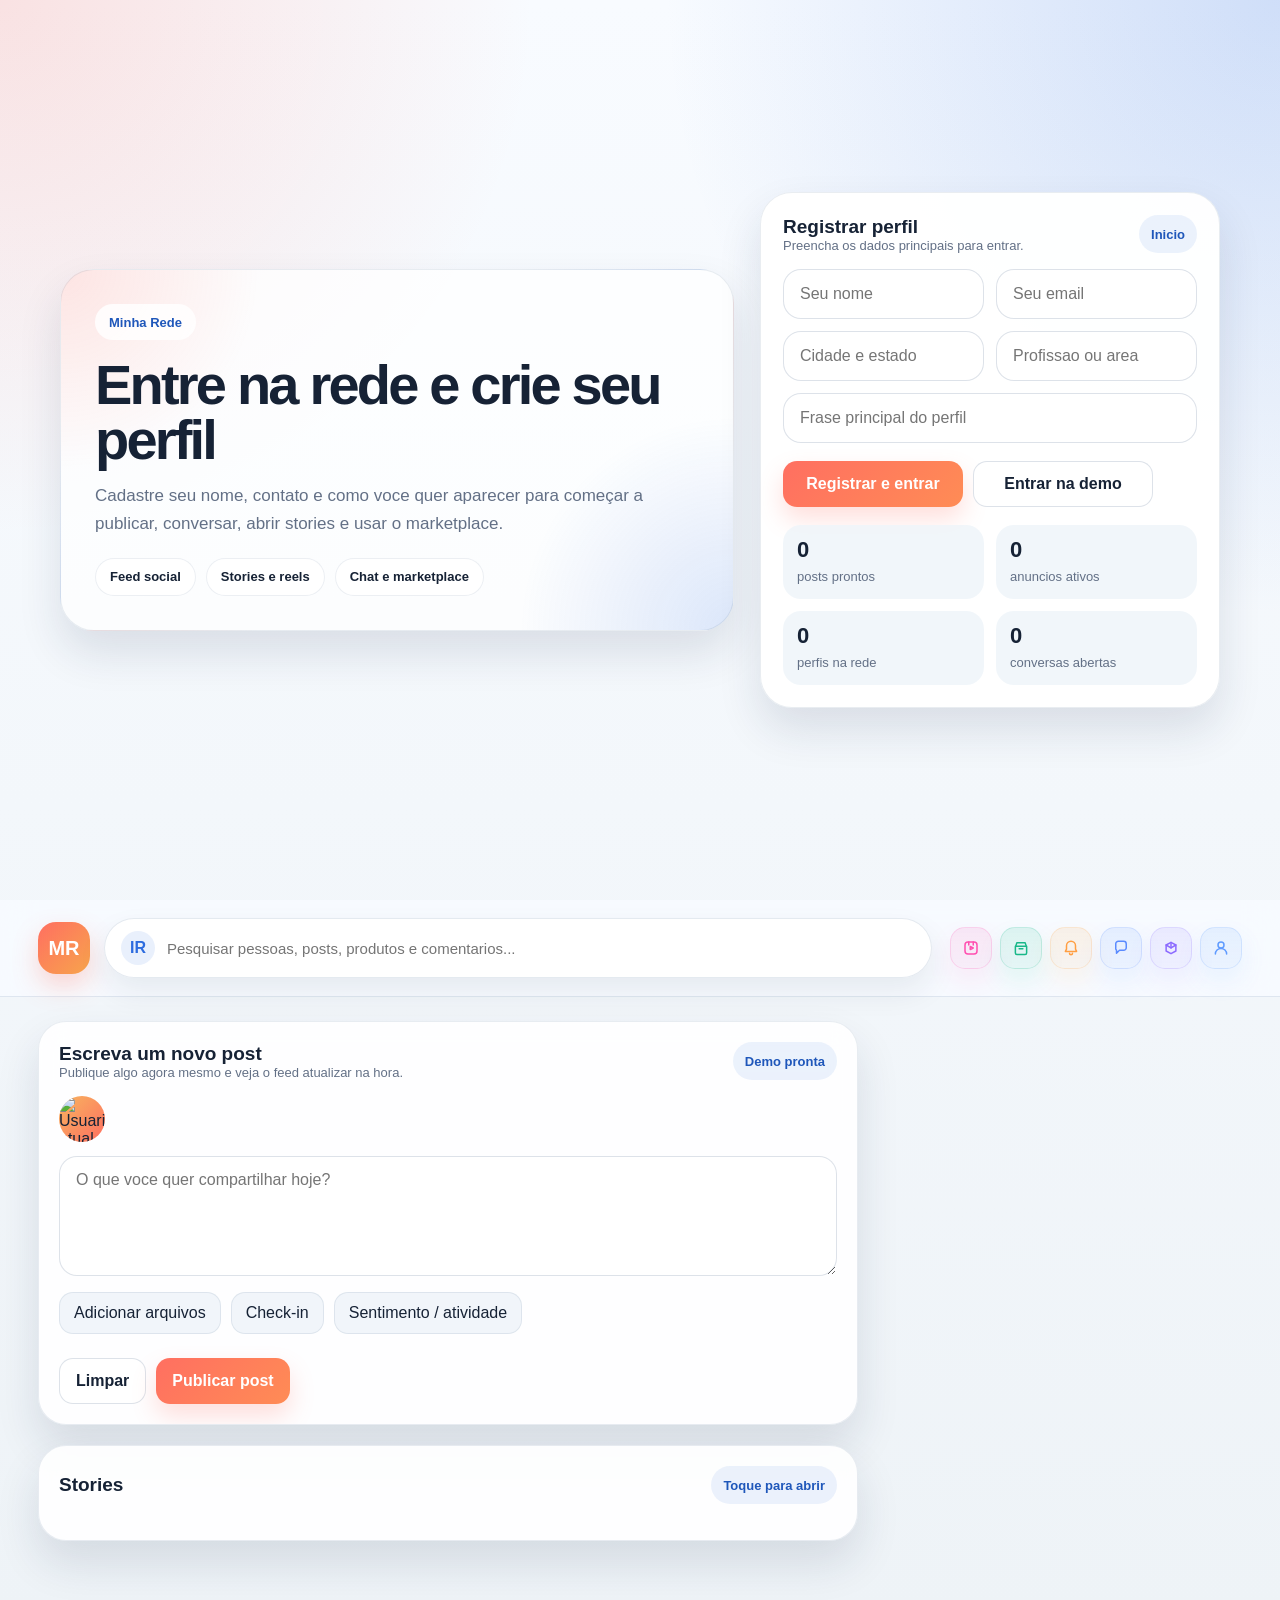
==== index.html @ 5c5e8fbe "Update index.html" ====
﻿<!DOCTYPE html>
<html lang="pt-BR">
<head>
  <meta charset="UTF-8" />
  <meta name="viewport" content="width=device-width, initial-scale=1.0" />
  <title>Minha Rede - Preview Interativo</title>
    <link rel="stylesheet" href="style.css" />
</head>
<body>
  <section id="welcomeSection" class="welcome-section">
    <div class="welcome-shell">
      <div class="welcome-copy">
        <span class="welcome-badge">Minha Rede</span>
        <h1>Entre na rede e crie seu perfil</h1>
        <p>Cadastre seu nome, contato e como voce quer aparecer para começar a publicar, conversar, abrir stories e usar o marketplace.</p>
        <div class="welcome-highlights">
          <span class="welcome-highlight">Feed social</span>
          <span class="welcome-highlight">Stories e reels</span>
          <span class="welcome-highlight">Chat e marketplace</span>
        </div>
      </div>
      <div class="welcome-card">
        <div class="card-title-row">
          <div>
            <h3>Registrar perfil</h3>
            <div class="small-copy">Preencha os dados principais para entrar.</div>
          </div>
          <span class="chip">Inicio</span>
        </div>
        <form id="registrationForm" class="welcome-form">
          <div class="field-grid">
            <input class="inline-input" name="register-name" type="text" placeholder="Seu nome" />
            <input class="inline-input" name="register-email" type="email" placeholder="Seu email" />
            <input class="inline-input" name="register-location" type="text" placeholder="Cidade e estado" />
            <input class="inline-input" name="register-work" type="text" placeholder="Profissao ou area" />
            <input class="inline-input full" name="register-tagline" type="text" placeholder="Frase principal do perfil" />
          </div>
          <div class="welcome-actions">
            <button class="button-primary" type="submit">Registrar e entrar</button>
            <button class="button-outline" type="button" data-action="continue-demo">Entrar na demo</button>
          </div>
        </form>
        <div class="welcome-stats">
          <div class="profile-stat">
            <strong id="welcomePostsCount">0</strong>
            <span class="small-copy">posts prontos</span>
          </div>
          <div class="profile-stat">
            <strong id="welcomeProductsCount">0</strong>
            <span class="small-copy">anuncios ativos</span>
          </div>
          <div class="profile-stat">
            <strong id="welcomePeopleCount">0</strong>
            <span class="small-copy">perfis na rede</span>
          </div>
          <div class="profile-stat">
            <strong id="welcomeChatCount">0</strong>
            <span class="small-copy">conversas abertas</span>
          </div>
        </div>
      </div>
    </div>
  </section>
  <header class="topbar">
    <div class="topbar-inner">
      <div class="brand-box">
        <button class="brand-mark" data-action="go-home" title="Ir para o inicio" aria-label="Ir para o inicio">MR</button>
        <label class="search-box" for="searchInput">
          <span class="search-icon">IR</span>
          <input id="searchInput" type="text" placeholder="Pesquisar pessoas, posts, produtos e comentarios..." />
        </label>
      </div>

      <div class="nav-row">
        <button class="nav-pill" data-action="open-reels" title="Reels" aria-label="Reels">
          <strong>
            <svg viewBox="0 0 24 24" aria-hidden="true">
              <rect x="4" y="4" width="16" height="16" rx="4" />
              <path d="M9 4v4" />
              <path d="M15 4v4" />
              <path d="m11 10 4 2-4 2z" />
            </svg>
          </strong>
        </button>
        <button class="nav-pill" data-action="open-marketplace" title="Marketplace" aria-label="Marketplace">
          <strong>
            <svg viewBox="0 0 24 24" aria-hidden="true">
              <path d="M5 9.5 6.5 5h11L19 9.5" />
              <path d="M4.5 9.5h15v9a2 2 0 0 1-2 2h-11a2 2 0 0 1-2-2z" />
              <path d="M9.5 13h5" />
            </svg>
          </strong>
        </button>
        <button class="nav-pill" data-action="toggle-notifications" title="Alertas" aria-label="Alertas">
          <strong>
            <svg viewBox="0 0 24 24" aria-hidden="true">
              <path d="M6 9a6 6 0 1 1 12 0v4.5l1.5 3H4.5l1.5-3Z" />
              <path d="M10 19a2 2 0 0 0 4 0" />
            </svg>
          </strong>
          <span id="alertBadge" class="badge hidden">0</span>
        </button>
        <button class="nav-pill" data-action="toggle-chat" title="Chat" aria-label="Chat">
          <strong>
            <svg viewBox="0 0 24 24" aria-hidden="true">
              <path d="M5 6.5A3.5 3.5 0 0 1 8.5 3h7A3.5 3.5 0 0 1 19 6.5v5A3.5 3.5 0 0 1 15.5 15H10l-4 4v-4A3.5 3.5 0 0 1 5 11.5Z" />
            </svg>
          </strong>
          <span id="chatBadge" class="badge hidden">0</span>
        </button>
        <button class="nav-pill" data-action="open-admin" title="Admin" aria-label="Admin">
          <strong>
            <svg viewBox="0 0 24 24" aria-hidden="true">
              <path d="M12 4.5 18.5 8v8L12 19.5 5.5 16V8Z" />
              <path d="M12 4.5V12" />
              <path d="m18.5 8-6.5 3.9L5.5 8" />
            </svg>
          </strong>
        </button>
        <button class="nav-pill" data-action="open-profile" title="Perfil" aria-label="Perfil">
          <strong>
            <svg viewBox="0 0 24 24" aria-hidden="true">
              <circle cx="12" cy="8" r="4" />
              <path d="M4.5 20a7.5 7.5 0 0 1 15 0" />
            </svg>
          </strong>
        </button>
      </div>
    </div>
  </header>

  <div class="shell">
    <section id="searchResultsSection" class="card search-results-card hidden">
      <div class="card-pad">
        <div class="card-title-row">
          <div>
            <h3>Resultados da busca</h3>
            <div id="searchResultsSummary" class="small-copy"></div>
          </div>
          <span class="chip">Busca global</span>
        </div>
        <div id="searchResultsGrid" class="search-results-grid"></div>
      </div>
    </section>

    <main id="mainLayout" class="layout">
      <section id="mainColumn">
        <section id="composerCard" class="card composer-card">
          <div class="card-pad">
            <div class="card-title-row">
              <div>
                <h3>Escreva um novo post</h3>
                <div class="small-copy">Publique algo agora mesmo e veja o feed atualizar na hora.</div>
              </div>
              <span class="chip">Demo pronta</span>
            </div>

            <div class="composer-top">
              <img id="currentUserAvatar" class="avatar" src="" alt="Usuario atual" />
              <div class="composer-meta">
                <strong id="currentUserName"></strong>
                <span id="currentUserTagline"></span>
              </div>
            </div>

            <form id="composerForm" class="composer-form">
              <textarea id="composerText" placeholder="O que voce quer compartilhar hoje?"></textarea>
              <div class="composer-toolbar">
                <button id="composerFilesButton" type="button" class="composer-tool" data-action="toggle-composer-files">Adicionar arquivos</button>
                <button id="composerCheckinButton" type="button" class="composer-tool" data-action="toggle-composer-checkin">Check-in</button>
                <button id="composerFeelingButton" type="button" class="composer-tool" data-action="toggle-composer-feeling">Sentimento / atividade</button>
              </div>
              <div class="composer-extra-panels">
                <div id="composerFilesPanel" class="composer-extra">
                  <input id="composerAttachment" class="inline-input" type="text" placeholder="Nome do arquivo ou anexo" />
                </div>
                <div id="composerCheckinPanel" class="composer-extra">
                  <input id="composerCheckin" class="inline-input" type="text" placeholder="Onde voce esta?" />
                </div>
                <div id="composerFeelingPanel" class="composer-extra">
                  <input id="composerFeeling" class="inline-input" type="text" placeholder="Ex.: feliz, trabalhando, assistindo..." />
                </div>
              </div>
              <div class="composer-actions">
                <button type="button" class="button-outline" data-action="clear-composer">Limpar</button>
                <button type="submit" class="button-primary">Publicar post</button>
              </div>
            </form>
          </div>
        </section>

        <section id="storiesSection" class="card stories-card">
          <div class="card-pad">
            <div class="card-title-row">
              <div>
                <h3>Stories</h3>
                <div id="storiesSummary" class="small-copy"></div>
              </div>
              <span class="chip" id="storyChip">Toque para abrir</span>
            </div>
---- style.css ----
﻿    :root {
      --bg: #eef3f7;
      --bg-strong: #dfe8f2;
      --card: rgba(255, 255, 255, 0.9);
      --card-solid: #ffffff;
      --text: #162235;
      --muted: #637086;
      --line: rgba(102, 125, 156, 0.18);
      --brand: #ff6f61;
      --brand-dark: #ef5b4d;
      --blue: #2d6cdf;
      --blue-dark: #1f57ba;
      --green: #18936d;
      --gold: #f4b942;
      --shadow: 0 22px 44px rgba(25, 42, 70, 0.12);
      --soft-shadow: 0 14px 30px rgba(25, 42, 70, 0.08);
      --radius-xl: 28px;
      --radius-lg: 22px;
      --radius-md: 16px;
      --radius-sm: 12px;
    }

    * {
      box-sizing: border-box;
    }

    html {
      scroll-behavior: smooth;
    }

    body {
      margin: 0;
      min-height: 100vh;
      color: var(--text);
      font-family: "Trebuchet MS", "Segoe UI", sans-serif;
      background:
        radial-gradient(circle at top left, rgba(255, 111, 97, 0.18), transparent 26%),
        radial-gradient(circle at top right, rgba(45, 108, 223, 0.2), transparent 30%),
        linear-gradient(180deg, #f8fbff 0%, var(--bg) 100%);
    }

    body[data-auth="guest"] .topbar,
    body[data-auth="guest"] .shell,
    body[data-auth="guest"] #notificationsDrawer,
    body[data-auth="guest"] #chatDrawer,
    body[data-auth="guest"] #modalLayer {
      display: none !important;
    }

    body[data-auth="registered"] #welcomeSection {
      display: none !important;
    }

    body[data-theme="blackout"] {
      --bg: #0b1016;
      --bg-strong: #111824;
      --card: rgba(16, 22, 32, 0.9);
      --card-solid: #141b26;
      --text: #edf3ff;
      --muted: #9caec7;
      --line: rgba(133, 153, 186, 0.2);
      --shadow: 0 24px 48px rgba(2, 6, 12, 0.42);
      --soft-shadow: 0 14px 30px rgba(2, 6, 12, 0.28);
      background:
        radial-gradient(circle at top left, rgba(255, 111, 97, 0.12), transparent 22%),
        radial-gradient(circle at top right, rgba(45, 108, 223, 0.16), transparent 28%),
        linear-gradient(180deg, #0a0f15 0%, #0f1722 100%);
    }

    body[data-theme="blackout"] .topbar,
    body[data-theme="blackout"] .welcome-card,
    body[data-theme="blackout"] .welcome-highlight,
    body[data-theme="blackout"] .search-box,
    body[data-theme="blackout"] .search-result-item,
    body[data-theme="blackout"] .composer-form textarea,
    body[data-theme="blackout"] .inline-input,
    body[data-theme="blackout"] .inline-textarea,
    body[data-theme="blackout"] .story,
    body[data-theme="blackout"] .post-card,
    body[data-theme="blackout"] .product-card,
    body[data-theme="blackout"] .friend-card,
    body[data-theme="blackout"] .notification-item,
    body[data-theme="blackout"] .chat-person,
    body[data-theme="blackout"] .chat-message,
    body[data-theme="blackout"] .chat-form,
    body[data-theme="blackout"] .chat-sidebar,
    body[data-theme="blackout"] .chat-main,
    body[data-theme="blackout"] .chat-search,
    body[data-theme="blackout"] .drawer,
    body[data-theme="blackout"] .chat-drawer,
    body[data-theme="blackout"] .modal,
    body[data-theme="blackout"] .profile-kpi,
    body[data-theme="blackout"] .profile-list-item,
    body[data-theme="blackout"] .detail-item,
    body[data-theme="blackout"] .switch-row,
    body[data-theme="blackout"] .admin-stat-card,
    body[data-theme="blackout"] .reel-side-card,
    body[data-theme="blackout"] .chat-emoji-panel {
      background: rgba(16, 22, 32, 0.96);
      border-color: rgba(133, 153, 186, 0.18);
      color: var(--text);
    }

    body[data-theme="blackout"] .card,
    body[data-theme="blackout"] .welcome-copy,
    body[data-theme="blackout"] .search-group,
    body[data-theme="blackout"] .profile-section,
    body[data-theme="blackout"] .comment-item,
    body[data-theme="blackout"] .profile-stat,
    body[data-theme="blackout"] .trending-item,
    body[data-theme="blackout"] .marketplace-page-hero,
    body[data-theme="blackout"] .marketplace-sidebar-panel,
    body[data-theme="blackout"] .marketplace-main-panel,
    body[data-theme="blackout"] .marketplace-page-card,
    body[data-theme="blackout"] .marketplace-hero-stat,
    body[data-theme="blackout"] .marketplace-highlight,
    body[data-theme="blackout"] .marketplace-empty {
      background: rgba(16, 22, 32, 0.9);
      border-color: rgba(133, 153, 186, 0.18);
    }

    body[data-theme="blackout"] .button-outline,
    body[data-theme="blackout"] .button-soft,
    body[data-theme="blackout"] .chip,
    body[data-theme="blackout"] .action-button,
    body[data-theme="blackout"] .composer-tool,
    body[data-theme="blackout"] .marketplace-chip,
    body[data-theme="blackout"] .chat-icon-button,
    body[data-theme="blackout"] .chat-emoji-button,
    body[data-theme="blackout"] .chat-emoji-option,
    body[data-theme="blackout"] .reaction-option {
      background: rgba(29, 40, 58, 0.92);
      border-color: rgba(133, 153, 186, 0.18);
      color: var(--text);
    }

    body[data-theme="blackout"] .nav-pill {
      background: rgba(var(--nav-rgb, 45, 108, 223), 0.12);
      border-color: rgba(var(--nav-rgb, 45, 108, 223), 0.2);
      color: var(--nav-accent, #8fb8ff);
      box-shadow: 0 10px 22px rgba(5, 10, 18, 0.22);
    }

    body[data-theme="blackout"] .nav-pill:hover,
    body[data-theme="blackout"] .nav-pill[data-active="true"],
    body[data-theme="blackout"] .button-soft:hover,
    body[data-theme="blackout"] .button-outline:hover,
    body[data-theme="blackout"] .action-button:hover,
    body[data-theme="blackout"] .composer-tool[data-active="true"],
    body[data-theme="blackout"] .chip[data-active="true"],
    body[data-theme="blackout"] .chat-tab[data-active="true"] {
      background: rgba(var(--nav-rgb, 45, 108, 223), 0.22);
      border-color: rgba(var(--nav-rgb, 45, 108, 223), 0.36);
      color: #f5f8ff;
    }

    body[data-theme="blackout"] .reaction-bar,
    body[data-theme="blackout"] .chat-shell,
    body[data-theme="blackout"] .chat-tabs,
    body[data-theme="blackout"] .chat-messages,
    body[data-theme="blackout"] .profile-banner,
    body[data-theme="blackout"] .story-banner,
    body[data-theme="blackout"] .product-preview,
    body[data-theme="blackout"] .profile-cover,
    body[data-theme="blackout"] .post-image,
    body[data-theme="blackout"] .product-card img {
      background: linear-gradient(135deg, rgba(19, 28, 42, 0.98), rgba(26, 38, 56, 0.96));
      border-color: rgba(133, 153, 186, 0.18);
    }

    body[data-theme="blackout"] .chat-tab {
      background: rgba(20, 28, 40, 0.9);
      border-color: rgba(133, 153, 186, 0.16);
    }

    body[data-theme="blackout"] .chat-search-input {
      background: transparent;
      color: var(--text);
    }

    body[data-theme="blackout"] .marketplace-toolbar select {
      background: rgba(29, 40, 58, 0.92);
      border-color: rgba(133, 153, 186, 0.18);
      color: var(--text);
    }

    body[data-theme="blackout"] .chat-search-icon,
    body[data-theme="blackout"] .chat-message-status {
      color: #9dc0ff;
    }

    body[data-theme="blackout"] .chat-tab p,
    body[data-theme="blackout"] .post-time,
    body[data-theme="blackout"] .post-stats,
    body[data-theme="blackout"] .reaction-note,
    body[data-theme="blackout"] .empty-card,
    body[data-theme="blackout"] .admin-stat-card span {
      color: var(--muted);
    }

    body[data-theme="blackout"] .post-tag {
      background: rgba(29, 40, 58, 0.94);
      color: #bcd4ff;
    }

    body[data-theme="blackout"] .search-icon {
      background: rgba(45, 108, 223, 0.18);
      color: #8fb8ff;
    }

    body[data-theme="blackout"] .story.story-create {
      background:
        linear-gradient(180deg, rgba(45, 108, 223, 0.12), rgba(255, 111, 97, 0.12)),
        rgba(16, 22, 32, 0.96);
      border-color: rgba(72, 124, 218, 0.3);
    }

    body[data-theme="blackout"] .story-create-badge {
      border-color: rgba(16, 22, 32, 0.96);
    }

    body[data-theme="blackout"] .detail-item a {
      color: #9dc0ff;
    }

    body[data-theme="blackout"] .small-copy,
    body[data-theme="blackout"] .welcome-copy p,
    body[data-theme="blackout"] .search-result-item p,
    body[data-theme="blackout"] .story-meta,
    body[data-theme="blackout"] .story-status-preview,
    body[data-theme="blackout"] .product-meta,
    body[data-theme="blackout"] .friend-subtitle,
    body[data-theme="blackout"] .trending-item p,
    body[data-theme="blackout"] .profile-summary p,
    body[data-theme="blackout"] .detail-item span,
    body[data-theme="blackout"] .switch-row span,
    body[data-theme="blackout"] .notification-time,
    body[data-theme="blackout"] .chat-person p,
    body[data-theme="blackout"] .comment-item span {
      color: var(--muted);
    }

    body[data-theme="blackout"] .trending-item:hover {
      background: rgba(29, 40, 58, 0.94);
      border-color: rgba(45, 108, 223, 0.3);
    }

    .welcome-section {
      min-height: 100vh;
      padding: 32px 18px;
      display: grid;
      place-items: center;
    }

    .welcome-shell {
      width: min(1160px, 100%);
      display: grid;
      grid-template-columns: minmax(0, 1fr) minmax(380px, 460px);
      gap: 26px;
      align-items: center;
    }

    .welcome-copy {
      padding: 34px;
      border-radius: 34px;
      background:
        radial-gradient(circle at top left, rgba(255, 111, 97, 0.16), transparent 26%),
        radial-gradient(circle at bottom right, rgba(45, 108, 223, 0.16), transparent 28%),
        rgba(255, 255, 255, 0.72);
      border: 1px solid rgba(102, 125, 156, 0.14);
      box-shadow: var(--shadow);
    }

    .welcome-badge {
      display: inline-flex;
      align-items: center;
      justify-content: center;
      min-height: 36px;
      padding: 0 14px;
      border-radius: 999px;
      background: rgba(255, 255, 255, 0.86);
      color: var(--blue-dark);
      font-size: 13px;
      font-weight: 800;
      margin-bottom: 18px;
    }

    .welcome-copy h1 {
      margin: 0 0 14px;
      font-size: clamp(34px, 5vw, 56px);
      line-height: 0.98;
      letter-spacing: -0.05em;
    }

    .welcome-copy p {
      margin: 0 0 20px;
      color: var(--muted);
      line-height: 1.65;
      font-size: 17px;
      max-width: 640px;
    }

    .welcome-highlights {
      display: flex;
      flex-wrap: wrap;
      gap: 10px;
    }

    .welcome-highlight {
      display: inline-flex;
      align-items: center;
      min-height: 38px;
      padding: 0 14px;
      border-radius: 999px;
      background: rgba(255, 255, 255, 0.86);
      border: 1px solid rgba(102, 125, 156, 0.12);
      font-size: 13px;
      font-weight: 700;
    }

    .welcome-card {
      padding: 22px;
      border-radius: 32px;
      background: rgba(255, 255, 255, 0.96);
      border: 1px solid rgba(102, 125, 156, 0.14);
      box-shadow: var(--shadow);
    }

    .welcome-form {
      margin-top: 16px;
    }

    .welcome-actions {
      display: flex;
      gap: 10px;
      flex-wrap: wrap;
      margin-top: 18px;
    }

    .welcome-actions .button-primary,
    .welcome-actions .button-outline {
      min-width: 180px;
      justify-content: center;
    }

    .welcome-stats {
      display: grid;
      grid-template-columns: repeat(2, minmax(0, 1fr));
      gap: 12px;
      margin-top: 18px;
    }

    button,
    input,
    textarea {
      font: inherit;
    }

    button {
      border: 0;
      background: none;
      cursor: pointer;
      color: inherit;
    }

    img {
      max-width: 100%;
      display: block;
    }

    .hidden {
      display: none !important;
    }

    .topbar {
      position: sticky;
      top: 0;
      z-index: 30;
      backdrop-filter: blur(16px);
      background: rgba(248, 251, 255, 0.9);
      border-bottom: 1px solid rgba(112, 137, 170, 0.18);
    }

    .topbar-inner {
      max-width: 1240px;
      margin: 0 auto;
      padding: 18px 18px;
      display: grid;
      grid-template-columns: minmax(0, 1fr) auto;
      gap: 18px;
      align-items: center;
    }

    .brand-box {
      display: flex;
      align-items: center;
      gap: 14px;
      min-width: 0;
    }

    .brand-mark {
      width: 52px;
      height: 52px;
      border-radius: 18px;
      display: grid;
      place-items: center;
      color: #fff;
      font-size: 20px;
      font-weight: 800;
      background: linear-gradient(135deg, var(--brand), #f7a44c);
      box-shadow: 0 12px 26px rgba(255, 111, 97, 0.28);
    }

    button.brand-mark {
      padding: 0;
      flex-shrink: 0;
    }

    .search-box {
      display: flex;
      align-items: center;
      gap: 10px;
      padding: 12px 16px;
      background: rgba(255, 255, 255, 0.92);
      border: 1px solid rgba(112, 137, 170, 0.18);
      border-radius: 999px;
      box-shadow: var(--soft-shadow);
      flex: 1 1 auto;
      min-width: 0;
    }

    .search-icon {
      width: 34px;
      height: 34px;
      border-radius: 50%;
      display: grid;
      place-items: center;
      color: var(--blue);
      background: rgba(45, 108, 223, 0.1);
      flex-shrink: 0;
      font-weight: 700;
    }

    .search-box input {
      width: 100%;
      border: 0;
      background: transparent;
      outline: 0;
      color: var(--text);
      font-size: 15px;
    }

    .search-results-card {
      margin-bottom: 22px;
    }

    .search-results-grid {
      display: grid;
      grid-template-columns: repeat(2, minmax(0, 1fr));
      gap: 14px;
    }

    .search-group {
      padding: 16px;
      border-radius: 20px;
      background: rgba(240, 245, 250, 0.58);
      border: 1px solid rgba(102, 125, 156, 0.12);
    }

    .search-group h4 {
      margin: 0 0 10px;
      font-size: 16px;
    }

    .search-list {
      display: grid;
      gap: 10px;
    }

    .search-result-item {
      width: 100%;
      padding: 12px;
      border-radius: 16px;
      border: 1px solid rgba(102, 125, 156, 0.12);
      background: rgba(255, 255, 255, 0.98);
      text-align: left;
    }

    .search-result-top {
      display: flex;
      align-items: center;
      gap: 10px;
      margin-bottom: 6px;
    }

    .search-result-avatar {
      width: 38px;
      height: 38px;
      border-radius: 50%;
      object-fit: cover;
      flex-shrink: 0;
    }

    .search-result-item strong {
      display: block;
      margin-bottom: 4px;
    }

    .search-result-item p {
      margin: 0;
      color: var(--muted);
      font-size: 13px;
      line-height: 1.45;
    }

    .nav-row {
      display: flex;
      justify-content: flex-end;
      flex-wrap: wrap;
      gap: 8px;
    }

    .nav-pill {
      --nav-accent: #ff8359;
      --nav-rgb: 255, 131, 89;
      position: relative;
      display: inline-flex;
      align-items: center;
      justify-content: center;
      width: 42px;
      height: 42px;
      padding: 0;
      border-radius: 15px;
      background: linear-gradient(180deg, rgba(var(--nav-rgb), 0.12), rgba(var(--nav-rgb), 0.08));
      border: 1px solid rgba(var(--nav-rgb), 0.18);
      color: var(--nav-accent);
      box-shadow: 0 12px 24px rgba(var(--nav-rgb), 0.1);
      transition: transform 0.2s ease, border-color 0.2s ease, background 0.2s ease, box-shadow 0.2s ease;
    }

    .nav-pill:hover,
    .nav-pill[data-active="true"] {
      transform: translateY(-1px);
      border-color: rgba(var(--nav-rgb), 0.3);
      background: linear-gradient(180deg, rgba(var(--nav-rgb), 0.2), rgba(var(--nav-rgb), 0.12));
      box-shadow: 0 14px 28px rgba(var(--nav-rgb), 0.18);
    }

    .nav-pill strong {
      display: inline-flex;
      align-items: center;
      justify-content: center;
      width: 19px;
      height: 19px;
      font-size: 18px;
      line-height: 1;
    }

    .nav-pill svg {
      width: 18px;
      height: 18px;
      stroke: currentColor;
      fill: none;
      stroke-width: 2;
      stroke-linecap: round;
      stroke-linejoin: round;
    }

    .nav-pill[data-action="go-home"] {
      --nav-accent: #ff7d5c;
      --nav-rgb: 255, 125, 92;
    }

    .nav-pill[data-action="open-friends"] {
      --nav-accent: #2d8cff;
      --nav-rgb: 45, 140, 255;
    }

    .nav-pill[data-action="open-reels"] {
      --nav-accent: #ff4fb0;
      --nav-rgb: 255, 79, 176;
    }

    .nav-pill[data-action="open-marketplace"] {
      --nav-accent: #19b889;
      --nav-rgb: 25, 184, 137;
    }

    .nav-pill[data-action="toggle-notifications"] {
      --nav-accent: #ff9f43;
      --nav-rgb: 255, 159, 67;
    }

    .nav-pill[data-action="toggle-chat"] {
      --nav-accent: #5b8cff;
      --nav-rgb: 91, 140, 255;
    }

    .nav-pill[data-action="open-admin"] {
      --nav-accent: #8c6cff;
      --nav-rgb: 140, 108, 255;
    }

    .nav-pill[data-action="open-profile"] {
      --nav-accent: #5f9bff;
      --nav-rgb: 95, 155, 255;
    }

    .badge {
      min-width: 22px;
      height: 22px;
      padding: 0 6px;
      border-radius: 999px;
      display: inline-flex;
      align-items: center;
      justify-content: center;
      background: var(--brand);
      color: #fff;
      font-size: 12px;
      font-weight: 700;
    }

    .shell {
      max-width: 1240px;
      margin: 0 auto;
      padding: 24px 18px 48px;
    }

    .hero-card {
      display: grid;
      grid-template-columns: 1.2fr 0.8fr;
      gap: 16px;
      align-items: center;
      padding: 22px;
      margin-bottom: 22px;
      border-radius: var(--radius-xl);
      background:
        linear-gradient(135deg, rgba(255, 111, 97, 0.94), rgba(45, 108, 223, 0.92));
      color: #fff;
      box-shadow: 0 24px 40px rgba(45, 108, 223, 0.2);
    }

    .hero-copy h2 {
      margin: 0 0 8px;
      font-size: 34px;
      line-height: 1;
      letter-spacing: -0.04em;
    }

    .hero-copy p {
      margin: 0;
      max-width: 560px;
      color: rgba(255, 255, 255, 0.9);
    }

    .hero-metrics {
      display: grid;
      grid-template-columns: repeat(3, minmax(0, 1fr));
      gap: 12px;
    }

    .metric {
      padding: 16px;
      border-radius: 18px;
      background: rgba(255, 255, 255, 0.16);
      border: 1px solid rgba(255, 255, 255, 0.18);
      backdrop-filter: blur(6px);
    }

    .metric-value {
      font-size: 26px;
      font-weight: 800;
      line-height: 1;
      margin-bottom: 6px;
    }

    .metric-label {
      color: rgba(255, 255, 255, 0.9);
      font-size: 13px;
    }

    .layout {
      display: grid;
      grid-template-columns: minmax(0, 1.7fr) minmax(280px, 360px);
      gap: 24px;
      align-items: start;
    }

    .card {
      position: relative;
      background: var(--card);
      border: 1px solid rgba(112, 137, 170, 0.16);
      border-radius: var(--radius-xl);
      box-shadow: var(--shadow);
      overflow: hidden;
      backdrop-filter: blur(12px);
    }

    .card-pad {
      padding: 20px;
    }

    .card-title-row {
      display: flex;
      align-items: center;
      justify-content: space-between;
      gap: 12px;
      margin-bottom: 16px;
    }

    .card-title-row h3 {
      margin: 0;
      font-size: 19px;
    }

    .small-copy {
      color: var(--muted);
      font-size: 13px;
    }

    .composer-card {
      margin-bottom: 20px;
      transition: box-shadow 0.2s ease, transform 0.2s ease;
    }

    .composer-card.is-focused {
      transform: translateY(-1px);
      box-shadow: 0 26px 48px rgba(255, 111, 97, 0.12);
    }

    .composer-top {
      display: flex;
      gap: 14px;
      align-items: center;
      margin-bottom: 14px;
    }

    .avatar {
      width: 46px;
      height: 46px;
      border-radius: 50%;
      object-fit: cover;
      flex-shrink: 0;
      background: linear-gradient(135deg, #f7b55f, #ff6f61);
    }

    .composer-meta strong,
    .post-author strong,
    .friend-name,
    .product-name {
      display: block;
      font-size: 15px;
    }

    .name-with-badge {
      display: inline-flex;
      align-items: center;
      gap: 8px;
      flex-wrap: wrap;
    }

    .profile-link-button {
      display: inline-flex;
      align-items: center;
      padding: 0;
      border: 0;
      background: transparent;
      color: inherit;
      font: inherit;
      text-align: left;
      cursor: pointer;
      transition: opacity 0.18s ease;
    }

    .profile-link-button:hover {
      opacity: 0.78;
    }

    .verified-badge {
      display: inline-flex;
      align-items: center;
      justify-content: center;
      width: 16px;
      height: 16px;
      background: #0095f6;
      color: #fff;
      font-size: 9px;
      font-weight: 900;
      line-height: 1;
      clip-path: polygon(50% 0%, 64% 8%, 78% 4%, 88% 16%, 98% 28%, 94% 42%, 100% 50%, 94% 58%, 98% 72%, 88% 84%, 78% 96%, 64% 92%, 50% 100%, 36% 92%, 22% 96%, 12% 84%, 2% 72%, 6% 58%, 0% 50%, 6% 42%, 2% 28%, 12% 16%, 22% 4%, 36% 8%);
      box-shadow: 0 4px 10px rgba(0, 149, 246, 0.24);
      transform: translateY(-1px);
    }

    .composer-meta span,
    .post-author span {
      color: var(--muted);
      font-size: 13px;
    }

    .composer-form textarea,
    .inline-input,
    .inline-textarea {
      width: 100%;
      border: 1px solid rgba(102, 125, 156, 0.22);
      border-radius: 18px;
      outline: 0;
      padding: 14px 16px;
      background: rgba(255, 255, 255, 0.96);
      color: var(--text);
      resize: vertical;
      transition: border-color 0.2s ease, box-shadow 0.2s ease;
    }

    .composer-form textarea {
      min-height: 120px;
      margin-bottom: 12px;
    }

    .composer-form textarea:focus,
    .inline-input:focus,
    .inline-textarea:focus {
      border-color: rgba(255, 111, 97, 0.46);
      box-shadow: 0 0 0 4px rgba(255, 111, 97, 0.09);
    }

    .composer-toolbar {
      display: flex;
      flex-wrap: wrap;
      gap: 10px;
      margin-bottom: 12px;
    }

    .composer-tool {
      min-height: 42px;
      padding: 0 14px;
      border-radius: 14px;
      background: rgba(240, 245, 250, 0.92);
      color: var(--text);
      border: 1px solid rgba(102, 125, 156, 0.14);
      transition: transform 0.2s ease, background 0.2s ease, border-color 0.2s ease;
    }

    .composer-tool[data-active="true"] {
      background: rgba(255, 111, 97, 0.14);
      border-color: rgba(255, 111, 97, 0.28);
      color: var(--brand-dark);
    }

    .composer-extra-panels {
      display: grid;
      gap: 10px;
      margin-bottom: 12px;
    }

    .composer-extra {
      display: none;
    }

    .composer-extra[data-open="true"] {
      display: block;
    }

    .composer-actions,
    .modal-actions,
    .comment-form {
      display: flex;
      flex-wrap: wrap;
      gap: 10px;
      align-items: center;
    }

    .inline-input {
      min-height: 50px;
      flex: 1 1 240px;
    }

    .inline-textarea {
      min-height: 110px;
    }

    .button-primary,
    .button-soft,
    .button-outline {
      min-height: 46px;
      padding: 0 16px;
      border-radius: 14px;
      font-weight: 700;
      transition: transform 0.2s ease, box-shadow 0.2s ease, background 0.2s ease;
    }

    .button-primary {
      color: #fff;
      background: linear-gradient(135deg, var(--brand), #ff8c55);
      box-shadow: 0 12px 24px rgba(255, 111, 97, 0.22);
    }

    .button-primary:hover,
    .button-soft:hover,
    .button-outline:hover,
    .action-button:hover,
    .story:hover,
    .product-card:hover,
    .friend-card:hover,
    .notification-item:hover {
      transform: translateY(-1px);
    }

    .button-soft {
      background: rgba(45, 108, 223, 0.09);
      color: var(--blue-dark);
    }

    .button-outline {
      border: 1px solid rgba(102, 125, 156, 0.22);
      background: rgba(255, 255, 255, 0.96);
    }

    .stories-card {
      margin-bottom: 20px;
    }

    .reels-card {
      margin-bottom: 20px;
    }

    .layout.reels-page {
      grid-template-columns: 1fr;
    }

    .reels-card.reels-page-mode {
      margin-bottom: 0;
    }

    .reels-card.reels-page-mode .card-pad {
      padding: 24px;
    }

    .reels-card.reels-page-mode .reels-list {
      display: grid;
      grid-template-columns: repeat(auto-fit, minmax(220px, 1fr));
      grid-auto-flow: row;
      gap: 18px;
      overflow: visible;
      padding-bottom: 0;
    }

    .reels-card.reels-page-mode .reel-card {
      min-height: 420px;
    }

    .stories-list {
      display: flex;
      gap: 14px;
      overflow-x: auto;
      padding-bottom: 4px;
    }

    .stories-list::-webkit-scrollbar {
      height: 8px;
    }

    .stories-list::-webkit-scrollbar-thumb {
      border-radius: 999px;
      background: rgba(102, 125, 156, 0.25);
    }

    .story {
      min-width: 118px;
      padding: 10px;
      border-radius: 22px;
      background: rgba(255, 255, 255, 0.96);
      border: 1px solid rgba(102, 125, 156, 0.16);
      text-align: center;
      box-shadow: var(--soft-shadow);
      transition: transform 0.2s ease, border-color 0.2s ease;
    }

    .story[data-viewed="true"] {
      opacity: 0.74;
    }

    .story.story-create {
      border-style: dashed;
      border-color: rgba(72, 124, 218, 0.34);
      background:
        linear-gradient(180deg, rgba(45, 108, 223, 0.08), rgba(255, 111, 97, 0.08)),
        rgba(255, 255, 255, 0.96);
    }

    .story-create .story-cover {
      margin-bottom: 18px;
      overflow: visible;
    }

    .story-create .story-cover::after {
      background: linear-gradient(180deg, rgba(17, 25, 38, 0.06), rgba(17, 25, 38, 0.18));
    }

    .story-create-photo {
      position: absolute;
      inset: 0;
      width: 100%;
      height: 100%;
      object-fit: cover;
      border-radius: inherit;
      z-index: 0;
    }

    .story-create-badge {
      position: absolute;
      left: 50%;
      bottom: -14px;
      z-index: 3;
      width: 32px;
      height: 32px;
      border-radius: 50%;
      display: inline-flex;
      align-items: center;
      justify-content: center;
      background: linear-gradient(135deg, var(--blue), #4d8dff);
      color: #fff;
      font-size: 22px;
      font-weight: 700;
      transform: translateX(-50%);
      border: 3px solid var(--card-solid);
      box-shadow: 0 10px 18px rgba(45, 108, 223, 0.28);
    }

    .story-cover {
      position: relative;
      height: 92px;
      margin-bottom: 10px;
      border-radius: 18px;
      overflow: hidden;
      background-image: var(--story-image);
      background-size: cover;
      background-position: center;
    }

    .story-cover::after {
      content: "";
      position: absolute;
      inset: 0;
      background: linear-gradient(180deg, rgba(17, 25, 38, 0.08), rgba(17, 25, 38, 0.34));
    }

    .story-ring {
      width: 70px;
      height: 70px;
      position: absolute;
      left: 50%;
      bottom: 8px;
      z-index: 1;
      margin: 0;
      transform: translateX(-50%);
      padding: 3px;
      border-radius: 50%;
      background: linear-gradient(135deg, var(--brand), #f5c257, var(--blue));
    }

    .story-ring img {
      width: 100%;
      height: 100%;
      border-radius: 50%;
      object-fit: cover;
      border: 3px solid #fff;
    }

    .story-name {
      font-weight: 700;
      font-size: 14px;
      margin-bottom: 4px;
    }

    .story-status-preview {
      min-height: 32px;
      margin-bottom: 6px;
      color: var(--text);
      font-size: 11px;
      line-height: 1.35;
      display: -webkit-box;
      -webkit-line-clamp: 2;
      -webkit-box-orient: vertical;
      overflow: hidden;
    }

    .story-meta {
      color: var(--muted);
      font-size: 12px;
    }

    .reels-list {
      display: grid;
      grid-auto-flow: column;
      grid-auto-columns: minmax(188px, 188px);
      gap: 14px;
      overflow-x: auto;
      padding-bottom: 4px;
    }

    .reels-list::-webkit-scrollbar {
      height: 8px;
    }

    .reels-list::-webkit-scrollbar-thumb {
      border-radius: 999px;
      background: rgba(102, 125, 156, 0.25);
    }

    .reel-card {
      position: relative;
      min-height: 306px;
      padding: 14px;
      border-radius: 28px;
      overflow: hidden;
      border: 1px solid rgba(102, 125, 156, 0.16);
      background: linear-gradient(180deg, rgba(12, 18, 30, 0.08), rgba(12, 18, 30, 0.72));
      box-shadow: var(--soft-shadow);
      color: #fff;
      text-align: left;
      transition: transform 0.2s ease, border-color 0.2s ease;
    }

    .reel-card:hover {
      transform: translateY(-2px);
      border-color: rgba(24, 119, 242, 0.22);
    }

    .reel-card::before {
      content: "";
      position: absolute;
      inset: 0;
      background-image: var(--reel-image);
      background-size: cover;
      background-position: center;
      transform: scale(1.02);
      z-index: 0;
    }

    .reel-card::after {
      content: "";
      position: absolute;
      inset: 0;
      background:
        linear-gradient(180deg, rgba(11, 17, 28, 0.16), rgba(11, 17, 28, 0.14) 32%, rgba(11, 17, 28, 0.78));
      z-index: 0;
    }

    .reel-inner {
      position: relative;
      z-index: 1;
      display: flex;
      flex-direction: column;
      justify-content: space-between;
      min-height: 278px;
      gap: 14px;
    }

    .reel-top {
      display: flex;
      align-items: center;
      justify-content: space-between;
      gap: 10px;
    }

    .reel-author {
      display: flex;
      align-items: center;
      gap: 10px;
      min-width: 0;
    }

    .reel-author .avatar {
      width: 42px;
      height: 42px;
      border: 2px solid rgba(255, 255, 255, 0.92);
    }

    .reel-author strong,
    .reel-author span {
      color: #fff;
    }

    .reel-author .small-copy {
      color: rgba(255, 255, 255, 0.82);
    }

    .reel-badge {
      display: inline-flex;
      align-items: center;
      justify-content: center;
      min-height: 28px;
      padding: 0 10px;
      border-radius: 999px;
      background: rgba(255, 255, 255, 0.16);
      font-size: 12px;
      font-weight: 700;
      backdrop-filter: blur(8px);
    }

    .reel-copy {
      position: relative;
      z-index: 1;
    }

    .reel-copy p {
      margin: 0 0 10px;
      line-height: 1.5;
      color: rgba(255, 255, 255, 0.96);
    }

    .reel-meta {
      display: flex;
      gap: 10px;
      flex-wrap: wrap;
      color: rgba(255, 255, 255, 0.82);
      font-size: 12px;
    }

    .reel-modal {
      width: min(760px, 100%);
    }

    .reel-player {
      display: grid;
      grid-template-columns: minmax(0, 320px) minmax(0, 1fr);
      gap: 22px;
      align-items: stretch;
    }

    .reel-stage {
      position: relative;
      min-height: 560px;
      border-radius: 28px;
      overflow: hidden;
      background-image: var(--reel-image);
      background-size: cover;
      background-position: center;
      box-shadow: var(--soft-shadow);
    }

    .reel-stage::after {
      content: "";
      position: absolute;
      inset: 0;
      background:
        linear-gradient(180deg, rgba(11, 17, 28, 0.08), rgba(11, 17, 28, 0.08) 34%, rgba(11, 17, 28, 0.76));
    }

    .reel-stage-copy {
      position: absolute;
      inset: auto 18px 18px 18px;
      z-index: 1;
      color: #fff;
    }

    .reel-stage-copy p {
      margin: 0 0 10px;
      color: rgba(255, 255, 255, 0.95);
    }

    .reel-stage-bar {
      width: 100%;
      height: 4px;
      margin-bottom: 14px;
      border-radius: 999px;
      background: rgba(255, 255, 255, 0.22);
      overflow: hidden;
    }

    .reel-stage-bar span {
      display: block;
      width: 62%;
      height: 100%;
      border-radius: inherit;
      background: linear-gradient(90deg, #fff, rgba(255, 255, 255, 0.72));
    }

    .reel-side {
      display: flex;
      flex-direction: column;
      gap: 16px;
    }

    .reel-side-card {
      padding: 18px;
      border-radius: 22px;
      background: rgba(240, 245, 250, 0.82);
    }

    .reel-side-card p {
      margin: 0 0 10px;
    }

    .reel-side-card p:last-child {
      margin-bottom: 0;
    }

    .section-heading {
      display: flex;
      align-items: end;
      justify-content: space-between;
      gap: 14px;
      margin-bottom: 12px;
      padding: 0 2px;
    }

    .section-heading h3 {
      margin: 0;
      font-size: 24px;
      letter-spacing: -0.03em;
    }

    .posts-list {
      display: grid;
      gap: 18px;
    }

    .post-card {
      overflow: hidden;
    }

    .post-head {
      display: flex;
      align-items: center;
      justify-content: space-between;
      gap: 14px;
      padding: 18px 20px 14px;
    }

    .post-author {
      display: flex;
      gap: 12px;
      align-items: center;
      min-width: 0;
    }

    .post-time {
      color: var(--muted);
      font-size: 12px;
      white-space: nowrap;
    }

    .post-image {
      aspect-ratio: 16 / 9;
      width: 100%;
      object-fit: cover;
      background: linear-gradient(135deg, #e4edf7, #d5e0f0);
    }

    .post-body {
      padding: 18px 20px 20px;
    }

    .post-content {
      margin: 0 0 14px;
      line-height: 1.55;
    }

    .post-tags {
      display: flex;
      flex-wrap: wrap;
      gap: 8px;
      margin: 0 0 12px;
    }

    .post-tag {
      display: inline-flex;
      align-items: center;
      min-height: 32px;
      padding: 0 12px;
      border-radius: 999px;
      background: rgba(240, 245, 250, 0.9);
      color: var(--blue-dark);
      font-size: 12px;
      font-weight: 700;
    }

    .post-stats {
      display: flex;
      flex-wrap: wrap;
      gap: 14px;
      margin-bottom: 14px;
      color: var(--muted);
      font-size: 13px;
    }

    .post-actions {
      display: flex;
      flex-wrap: wrap;
      gap: 10px;
      margin-bottom: 14px;
    }

    .action-button {
      display: inline-flex;
      align-items: center;
      justify-content: center;
      gap: 8px;
      min-height: 42px;
      padding: 0 14px;
      border-radius: 14px;
      background: rgba(240, 245, 250, 0.92);
      color: var(--text);
      transition: transform 0.2s ease, background 0.2s ease, color 0.2s ease;
    }

    .action-button[data-active="true"] {
      background: rgba(255, 111, 97, 0.14);
      color: var(--brand-dark);
    }

    .reaction-wrap {
      position: relative;
    }

    .reaction-bar {
      position: absolute;
      left: 0;
      bottom: calc(100% + 8px);
      z-index: 8;
      display: flex;
      gap: 8px;
      padding: 8px;
      border-radius: 18px;
      background: rgba(255, 255, 255, 0.98);
      border: 1px solid rgba(102, 125, 156, 0.12);
      box-shadow: var(--soft-shadow);
    }

    .reaction-option {
      width: 38px;
      height: 38px;
      border-radius: 50%;
      display: inline-flex;
      align-items: center;
      justify-content: center;
      font-size: 20px;
      background: rgba(240, 245, 250, 0.92);
      transition: transform 0.18s ease, background 0.18s ease;
    }

    .reaction-option:hover,
    .reaction-option[data-active="true"] {
      transform: translateY(-2px) scale(1.05);
      background: rgba(232, 242, 255, 0.96);
    }

    .reaction-note {
      margin-bottom: 12px;
      color: var(--muted);
      font-size: 13px;
    }

    .comment-panel {
      border-top: 1px solid rgba(102, 125, 156, 0.14);
      padding-top: 14px;
    }

    .comment-list {
      display: grid;
      gap: 10px;
      margin-bottom: 12px;
    }

    .comment-item {
      padding: 12px 14px;
      border-radius: 14px;
      background: rgba(240, 245, 250, 0.84);
    }

    .comment-item strong {
      margin-right: 6px;
    }

    .comment-form .inline-input {
      flex: 1 1 220px;
    }

    .empty-card {
      padding: 24px;
      text-align: center;
      color: var(--muted);
    }

    .profile-card,
    .trending-card,
    .marketplace-card,
    .friends-card {
      margin-bottom: 18px;
    }

    .profile-head {
      display: flex;
      align-items: center;
      gap: 14px;
      margin-bottom: 18px;
    }

    .profile-head .avatar {
      width: 58px;
      height: 58px;
    }

    .profile-summary {
      margin-bottom: 16px;
    }

    .profile-summary p {
      margin: 0 0 8px;
      color: var(--muted);
      line-height: 1.55;
    }

    .profile-grid {
      display: grid;
      grid-template-columns: repeat(2, minmax(0, 1fr));
      gap: 12px;
    }

    .profile-stat {
      padding: 14px;
      border-radius: 18px;
      background: rgba(240, 245, 250, 0.88);
    }

    .profile-stat strong {
      display: block;
      font-size: 22px;
      line-height: 1;
      margin-bottom: 6px;
    }

    .profile-actions {
      display: flex;
      gap: 10px;
      flex-wrap: wrap;
      margin-top: 16px;
    }

    .trending-list {
      display: grid;
      gap: 10px;
    }

    .trending-item {
      padding: 12px 14px;
      border-radius: 18px;
      border: 1px solid rgba(102, 125, 156, 0.12);
      background: rgba(240, 245, 250, 0.7);
      text-align: left;
      transition: transform 0.18s ease, border-color 0.18s ease, background 0.18s ease;
    }

    .trending-item:hover {
      transform: translateY(-1px);
      border-color: rgba(24, 119, 242, 0.22);
      background: rgba(232, 242, 255, 0.88);
    }

    .trending-item strong {
      display: block;
      margin-bottom: 4px;
      font-size: 15px;
    }

    .trending-item p {
      margin: 0;
      color: var(--muted);
      font-size: 13px;
      line-height: 1.45;
    }

    .product-list,
    .friends-list,
    .notification-list {
      display: grid;
      gap: 12px;
    }

    .product-card,
    .friend-card,
    .notification-item {
      padding: 12px;
      border-radius: 18px;
      background: rgba(255, 255, 255, 0.96);
      border: 1px solid rgba(102, 125, 156, 0.14);
      box-shadow: var(--soft-shadow);
      transition: transform 0.2s ease, border-color 0.2s ease;
    }

    .product-card {
      display: grid;
      grid-template-columns: 82px minmax(0, 1fr);
      gap: 12px;
      align-items: center;
    }

    .product-card img {
      width: 82px;
      height: 82px;
      border-radius: 16px;
      object-fit: cover;
      background: linear-gradient(135deg, #e4edf7, #d5e0f0);
    }

    .product-price {
      color: var(--green);
      font-weight: 800;
      margin: 6px 0;
    }

    .product-meta {
      color: var(--muted);
      font-size: 13px;
      margin-bottom: 8px;
    }

    .product-actions {
      display: flex;
      gap: 8px;
      flex-wrap: wrap;
    }

    .product-content {
      display: flex;
      flex-direction: column;
      height: 100%;
    }

    .product-market-actions {
      display: grid;
      grid-template-columns: repeat(3, minmax(0, 1fr));
      gap: 8px;
      margin-top: 12px;
    }

    .product-market-actions .button-soft,
    .product-market-actions .button-outline {
      width: 100%;
      min-height: 40px;
      padding: 0 10px;
      justify-content: center;
      font-size: 12px;
    }

    .marketplace-page {
      margin-bottom: 18px;
    }

    .marketplace-page-shell {
      display: grid;
      gap: 18px;
    }

    .marketplace-page-hero {
      display: grid;
      grid-template-columns: minmax(0, 1.2fr) minmax(280px, 0.8fr);
      gap: 16px;
      padding: 18px;
      border-radius: 26px;
      background:
        radial-gradient(circle at top left, rgba(24, 119, 242, 0.14), transparent 28%),
        radial-gradient(circle at bottom right, rgba(255, 111, 97, 0.16), transparent 30%),
        linear-gradient(135deg, rgba(246, 250, 255, 0.96), rgba(236, 243, 252, 0.94));
      border: 1px solid rgba(102, 125, 156, 0.12);
    }

    .marketplace-page-hero h3 {
      margin: 0 0 10px;
      font-size: 30px;
      letter-spacing: -0.04em;
    }

    .marketplace-page-hero p {
      margin: 0 0 16px;
      color: var(--muted);
      line-height: 1.55;
    }

    .marketplace-highlight-row {
      display: flex;
      gap: 10px;
      flex-wrap: wrap;
    }

    .marketplace-highlight {
      display: inline-flex;
      align-items: center;
      min-height: 38px;
      padding: 0 14px;
      border-radius: 999px;
      background: rgba(255, 255, 255, 0.84);
      border: 1px solid rgba(102, 125, 156, 0.12);
      font-size: 13px;
      font-weight: 700;
    }

    .marketplace-hero-stats {
      display: grid;
      grid-template-columns: repeat(2, minmax(0, 1fr));
      gap: 12px;
    }

    .marketplace-hero-stat {
      padding: 16px;
      border-radius: 22px;
      background: rgba(255, 255, 255, 0.82);
      border: 1px solid rgba(102, 125, 156, 0.12);
      box-shadow: var(--soft-shadow);
    }

    .marketplace-hero-stat strong {
      display: block;
      margin-bottom: 8px;
      font-size: 26px;
      line-height: 1;
    }

    .marketplace-page-layout {
      display: grid;
      grid-template-columns: 300px minmax(0, 1fr);
      gap: 18px;
      align-items: start;
    }

    .marketplace-sidebar-panel,
    .marketplace-main-panel {
      padding: 18px;
      border-radius: 24px;
      background: rgba(255, 255, 255, 0.96);
      border: 1px solid rgba(102, 125, 156, 0.12);
      box-shadow: var(--soft-shadow);
    }

    .marketplace-sidebar-panel h4,
    .marketplace-main-panel h4 {
      margin: 0 0 12px;
      font-size: 18px;
      letter-spacing: -0.03em;
    }

    .marketplace-filter-group {
      display: grid;
      gap: 10px;
      margin-bottom: 16px;
    }

    .marketplace-filter-label {
      font-size: 12px;
      font-weight: 700;
      color: var(--muted);
      text-transform: uppercase;
      letter-spacing: 0.06em;
    }

    .marketplace-filter-grid {
      display: grid;
      grid-template-columns: repeat(2, minmax(0, 1fr));
      gap: 10px;
    }

    .marketplace-chip-row {
      display: flex;
      gap: 8px;
      flex-wrap: wrap;
    }

    .marketplace-chip {
      display: inline-flex;
      align-items: center;
      justify-content: center;
      min-height: 38px;
      padding: 0 14px;
      border-radius: 999px;
      border: 1px solid rgba(102, 125, 156, 0.12);
      background: rgba(240, 245, 250, 0.92);
      color: var(--text);
      font-size: 13px;
      font-weight: 700;
      transition: transform 0.18s ease, background 0.18s ease, border-color 0.18s ease;
    }

    .marketplace-chip:hover,
    .marketplace-chip[data-active="true"] {
      transform: translateY(-1px);
      background: rgba(232, 242, 255, 0.98);
      border-color: rgba(24, 119, 242, 0.24);
      color: #1877f2;
    }

    .marketplace-sidebar-meta {
      display: grid;
      gap: 10px;
    }

    .marketplace-sidebar-meta .detail-item {
      margin: 0;
    }

    .marketplace-toolbar {
      display: grid;
      grid-template-columns: minmax(0, 1fr) 180px;
      gap: 12px;
      align-items: center;
      margin-bottom: 16px;
    }

    .marketplace-toolbar .inline-input,
    .marketplace-toolbar select,
    .marketplace-filter-grid .inline-input {
      min-height: 46px;
    }

    .marketplace-toolbar select {
      width: 100%;
      padding: 0 14px;
      border-radius: 16px;
      border: 1px solid rgba(102, 125, 156, 0.14);
      background: rgba(255, 255, 255, 0.96);
      color: var(--text);
      outline: none;
    }

    .marketplace-section-row {
      display: flex;
      align-items: center;
      justify-content: space-between;
      gap: 12px;
      margin-bottom: 14px;
    }

    .marketplace-grid {
      display: grid;
      grid-template-columns: repeat(2, minmax(0, 1fr));
      gap: 14px;
    }

    .marketplace-page-card {
      display: grid;
      gap: 14px;
      padding: 14px;
      border-radius: 22px;
      border: 1px solid rgba(102, 125, 156, 0.14);
      background: rgba(255, 255, 255, 0.98);
      box-shadow: var(--soft-shadow);
    }

    .marketplace-page-card img {
      width: 100%;
      aspect-ratio: 1.18 / 1;
      object-fit: cover;
      border-radius: 18px;
      background: linear-gradient(135deg, #e4edf7, #d5e0f0);
    }

    .marketplace-page-card-head {
      display: flex;
      align-items: start;
      justify-content: space-between;
      gap: 12px;
    }

    .marketplace-page-card h5 {
      margin: 0 0 6px;
      font-size: 18px;
      letter-spacing: -0.03em;
    }

    .marketplace-page-card .product-price {
      margin: 0 0 6px;
      font-size: 22px;
    }

    .marketplace-page-card .product-meta {
      margin-bottom: 0;
      line-height: 1.5;
    }

    .marketplace-page-badge {
      display: inline-flex;
      align-items: center;
      justify-content: center;
      min-height: 34px;
      padding: 0 12px;
      border-radius: 999px;
      background: rgba(232, 242, 255, 0.98);
      color: #1877f2;
      font-size: 12px;
      font-weight: 800;
      border: 1px solid rgba(24, 119, 242, 0.16);
    }

    .marketplace-page-actions {
      display: grid;
      grid-template-columns: repeat(2, minmax(0, 1fr));
      gap: 10px;
    }

    .marketplace-page-actions .button-soft,
    .marketplace-page-actions .button-outline,
    .marketplace-page-actions .button-primary {
      width: 100%;
    }

    .marketplace-page-subactions {
      display: grid;
      grid-template-columns: repeat(2, minmax(0, 1fr));
      gap: 10px;
    }

    .marketplace-empty {
      padding: 30px 18px;
      border-radius: 22px;
      text-align: center;
      background: rgba(240, 245, 250, 0.72);
      color: var(--muted);
    }

    @media (max-width: 980px) {
      .marketplace-page-hero,
      .marketplace-page-layout,
      .marketplace-toolbar {
        grid-template-columns: 1fr;
      }

      .marketplace-grid {
        grid-template-columns: 1fr;
      }
    }

    .friend-card {
      display: grid;
      gap: 14px;
    }

    .friend-left {
      display: flex;
      align-items: flex-start;
      gap: 12px;
      min-width: 0;
      width: 100%;
    }

    .friend-left .avatar {
      width: 50px;
      height: 50px;
    }

    .friend-copy {
      min-width: 0;
      flex: 1 1 auto;
    }

    .friend-name {
      display: inline-flex;
      align-items: center;
      gap: 2px;
      margin-bottom: 4px;
      max-width: 100%;
    }

    .friend-name-text {
      line-height: 1.2;
    }

    .friend-name .verified-badge {
      margin-left: -1px;
      flex-shrink: 0;
    }

    .friend-subtitle {
      color: var(--muted);
      font-size: 13px;
    }

    .friend-actions {
      display: grid;
      grid-template-columns: repeat(3, minmax(0, 1fr));
      gap: 8px;
      width: 100%;
    }

    .friend-actions .button-soft,
    .friend-actions .chip {
      width: 100%;
      min-height: 40px;
      padding: 0 10px;
      justify-content: center;
      font-size: 12px;
    }

    .chip {
      display: inline-flex;
      align-items: center;
      gap: 8px;
      min-height: 38px;
      padding: 0 12px;
      border-radius: 999px;
      background: rgba(45, 108, 223, 0.09);
      color: var(--blue-dark);
      font-size: 13px;
      font-weight: 700;
      white-space: nowrap;
    }

    .chip[data-active="true"] {
      background: rgba(24, 147, 109, 0.14);
      color: var(--green);
    }

    .drawer {
      position: fixed;
      top: 88px;
      right: 18px;
      z-index: 50;
      width: min(380px, calc(100vw - 24px));
      max-height: calc(100vh - 110px);
      padding: 18px;
      overflow: auto;
      border-radius: 26px;
      background: rgba(255, 255, 255, 0.96);
      border: 1px solid rgba(112, 137, 170, 0.18);
      box-shadow: 0 28px 48px rgba(22, 34, 53, 0.18);
      backdrop-filter: blur(16px);
    }

    .chat-drawer {
      position: fixed;
      right: 18px;
      bottom: 18px;
      z-index: 55;
      width: min(460px, calc(100vw - 24px));
      height: min(78vh, 780px);
      display: grid;
      grid-template-rows: auto 1fr;
      border-radius: 30px;
      background: rgba(255, 255, 255, 0.985);
      border: 1px solid rgba(112, 137, 170, 0.18);
      box-shadow: 0 30px 58px rgba(22, 34, 53, 0.2);
      overflow: hidden;
      backdrop-filter: blur(18px);
    }

    .chat-head {
      display: flex;
      align-items: center;
      justify-content: space-between;
      gap: 14px;
      padding: 18px 18px 14px;
      border-bottom: 1px solid rgba(102, 125, 156, 0.12);
      background:
        radial-gradient(circle at top right, rgba(24, 119, 242, 0.12), transparent 34%),
        linear-gradient(180deg, rgba(255, 255, 255, 0.99), rgba(246, 250, 255, 0.96));
    }

    .chat-head-copy {
      min-width: 0;
    }

    .chat-head h3 {
      margin: 0;
      font-size: 22px;
      letter-spacing: -0.03em;
    }

    .chat-head p {
      margin: 4px 0 0;
      color: var(--muted);
      font-size: 13px;
    }

    .chat-shell {
      min-height: 0;
      display: grid;
      grid-template-columns: minmax(0, 1fr);
      background: rgba(248, 251, 255, 0.78);
    }

    .chat-sidebar {
      display: grid;
      grid-template-rows: auto 1fr;
      min-height: 0;
      border-bottom: 1px solid rgba(102, 125, 156, 0.1);
      background: linear-gradient(180deg, rgba(245, 249, 255, 0.94), rgba(239, 245, 252, 0.84));
    }

    .chat-main {
      display: grid;
      grid-template-rows: auto 1fr auto;
      min-height: 0;
      background: rgba(255, 255, 255, 0.98);
    }

    .chat-search {
      position: relative;
      padding: 14px 16px 10px;
      border-bottom: 1px solid rgba(102, 125, 156, 0.1);
    }

    .chat-search-icon {
      position: absolute;
      left: 30px;
      top: 50%;
      transform: translateY(-50%);
      color: var(--muted);
      font-size: 16px;
      pointer-events: none;
    }

    .chat-search-input {
      width: 100%;
      min-height: 46px;
      padding: 0 16px 0 42px;
      border-radius: 999px;
      border: 1px solid rgba(102, 125, 156, 0.14);
      background: rgba(255, 255, 255, 0.96);
      color: var(--text);
      outline: none;
    }

    .chat-search-input:focus {
      border-color: rgba(24, 119, 242, 0.3);
      box-shadow: 0 0 0 4px rgba(24, 119, 242, 0.08);
    }

    .chat-tabs {
      display: grid;
      gap: 12px;
      overflow: auto;
      padding: 12px 16px 16px;
      background: transparent;
    }

    .chat-tab {
      position: relative;
      width: 100%;
      padding: 12px;
      border-radius: 20px;
      border: 1px solid rgba(102, 125, 156, 0.1);
      background: rgba(255, 255, 255, 0.98);
      box-shadow: 0 10px 24px rgba(22, 34, 53, 0.08);
      text-align: left;
      transition: transform 0.18s ease, border-color 0.18s ease, box-shadow 0.18s ease, background 0.18s ease;
    }

    .chat-tab:hover {
      transform: translateY(-1px);
      border-color: rgba(24, 119, 242, 0.18);
      box-shadow: 0 14px 28px rgba(22, 34, 53, 0.1);
    }

    .chat-tab[data-active="true"] {
      border-color: rgba(24, 119, 242, 0.3);
      background: linear-gradient(180deg, rgba(238, 245, 255, 0.98), rgba(231, 241, 255, 0.98));
      box-shadow: 0 18px 32px rgba(24, 119, 242, 0.14);
    }

    .chat-tab-top {
      display: flex;
      align-items: center;
      justify-content: space-between;
      gap: 10px;
    }

    .chat-tab-person {
      display: flex;
      align-items: center;
      gap: 10px;
      min-width: 0;
      flex: 1 1 auto;
    }

    .chat-tab-avatar {
      width: 42px;
      height: 42px;
      border-radius: 50%;
      object-fit: cover;
      flex-shrink: 0;
      border: 2px solid rgba(255, 255, 255, 0.95);
      box-shadow: 0 8px 16px rgba(22, 34, 53, 0.12);
    }

    .chat-tab-copy {
      min-width: 0;
      flex: 1 1 auto;
    }

    .chat-tab-top strong {
      display: block;
      font-size: 14px;
      line-height: 1.2;
      white-space: nowrap;
      overflow: hidden;
      text-overflow: ellipsis;
      margin-bottom: 3px;
    }

    .chat-tab p {
      margin: 0;
      color: var(--muted);
      font-size: 12px;
      line-height: 1.45;
      display: -webkit-box;
      -webkit-line-clamp: 2;
      -webkit-box-orient: vertical;
      overflow: hidden;
    }

    .chat-person {
      display: grid;
      grid-template-columns: auto minmax(0, 1fr) auto;
      align-items: center;
      gap: 12px;
      padding: 14px 18px;
      border-bottom: 1px solid rgba(102, 125, 156, 0.1);
      background: rgba(255, 255, 255, 0.98);
    }

    .chat-person .avatar {
      width: 50px;
      height: 50px;
      box-shadow: 0 10px 22px rgba(22, 34, 53, 0.12);
    }

    .chat-person-copy {
      min-width: 0;
    }

    .chat-person-copy strong {
      display: block;
      margin-bottom: 3px;
    }

    .chat-person p {
      margin: 0;
      color: var(--muted);
      font-size: 13px;
      line-height: 1.45;
    }

    .chat-status {
      display: inline-flex;
      align-items: center;
      gap: 6px;
      margin-top: 6px;
      color: #1877f2;
      font-size: 12px;
      font-weight: 700;
    }

    .chat-status::before {
      content: "";
      width: 8px;
      height: 8px;
      border-radius: 50%;
      background: #35c759;
      box-shadow: 0 0 0 4px rgba(53, 199, 89, 0.14);
    }

    .chat-header-actions {
      display: flex;
      align-items: center;
      gap: 8px;
    }

    .chat-icon-button {
      width: 40px;
      height: 40px;
      min-width: 40px;
      border-radius: 50%;
      border: 1px solid rgba(102, 125, 156, 0.14);
      background: rgba(240, 245, 250, 0.98);
      display: inline-flex;
      align-items: center;
      justify-content: center;
      color: #1877f2;
      transition: transform 0.18s ease, border-color 0.18s ease, background 0.18s ease;
    }

    .chat-icon-button:hover {
      transform: translateY(-1px);
      border-color: rgba(24, 119, 242, 0.24);
      background: rgba(232, 242, 255, 0.98);
    }

    .chat-icon-button svg {
      width: 18px;
      height: 18px;
      stroke: currentColor;
      stroke-width: 2;
      fill: none;
      stroke-linecap: round;
      stroke-linejoin: round;
    }

    .chat-messages {
      padding: 18px;
      overflow: auto;
      display: grid;
      align-content: start;
      gap: 12px;
      background:
        radial-gradient(circle at top right, rgba(24, 119, 242, 0.08), transparent 28%),
        radial-gradient(circle at bottom left, rgba(255, 111, 97, 0.08), transparent 24%),
        linear-gradient(180deg, rgba(247, 250, 255, 0.98), rgba(240, 245, 250, 0.98));
    }

    .chat-empty {
      display: grid;
      place-items: center;
      text-align: center;
      color: var(--muted);
      min-height: 180px;
    }

    .chat-message {
      max-width: 82%;
      padding: 12px 14px;
      border-radius: 12px 20px 20px 20px;
      background: rgba(255, 255, 255, 0.98);
      border: 1px solid rgba(102, 125, 156, 0.1);
      box-shadow: 0 12px 22px rgba(22, 34, 53, 0.08);
    }

    .chat-message[data-mine="true"] {
      margin-left: auto;
      border-radius: 20px 12px 20px 20px;
      background: linear-gradient(135deg, rgba(24, 119, 242, 0.98), rgba(44, 134, 255, 0.96));
      color: #fff;
      border-color: rgba(24, 119, 242, 0.2);
      box-shadow: 0 16px 26px rgba(24, 119, 242, 0.18);
    }

    .chat-message p {
      margin: 0 0 6px;
      line-height: 1.5;
    }

    .chat-message span {
      font-size: 11px;
      color: inherit;
      opacity: 0.76;
    }

    .chat-message-status {
      display: block;
      margin-top: 4px;
      font-size: 11px;
      text-align: right;
      color: #1877f2;
      font-weight: 700;
      opacity: 0.92;
    }

    .chat-form {
      display: flex;
      align-items: center;
      gap: 10px;
      padding: 14px 16px 16px;
      border-top: 1px solid rgba(102, 125, 156, 0.1);
      background: rgba(255, 255, 255, 0.99);
    }

    .chat-emoji-wrap {
      position: relative;
      flex-shrink: 0;
    }

    .chat-emoji-button {
      width: 46px;
      height: 46px;
      min-width: 46px;
      border-radius: 50%;
      border: 1px solid rgba(102, 125, 156, 0.14);
      background: rgba(240, 245, 250, 0.98);
      display: inline-flex;
      align-items: center;
      justify-content: center;
      font-size: 22px;
      transition: transform 0.18s ease, border-color 0.18s ease, background 0.18s ease;
    }

    .chat-emoji-button:hover {
      transform: translateY(-1px);
      background: rgba(232, 242, 255, 0.96);
      border-color: rgba(24, 119, 242, 0.2);
    }

    .chat-form[data-emoji-open="true"] .chat-emoji-button {
      background: rgba(232, 242, 255, 0.98);
      border-color: rgba(24, 119, 242, 0.28);
    }

    .chat-emoji-panel {
      position: absolute;
      left: 0;
      bottom: calc(100% + 10px);
      z-index: 10;
      display: none;
      grid-template-columns: repeat(6, minmax(0, 1fr));
      gap: 10px;
      width: min(320px, calc(100vw - 48px));
      max-height: 228px;
      padding: 12px;
      overflow: auto;
      border-radius: 20px;
      border: 1px solid rgba(102, 125, 156, 0.12);
      background: rgba(255, 255, 255, 0.99);
      box-shadow: var(--soft-shadow);
    }

    .chat-form[data-emoji-open="true"] .chat-emoji-panel {
      display: grid;
    }

    .chat-emoji-option {
      width: 42px;
      height: 42px;
      border-radius: 16px;
      display: inline-flex;
      align-items: center;
      justify-content: center;
      font-size: 22px;
      background: rgba(240, 245, 250, 0.92);
      transition: transform 0.18s ease, background 0.18s ease;
    }

    .chat-emoji-option:hover {
      transform: translateY(-1px) scale(1.04);
      background: rgba(232, 242, 255, 0.96);
    }

    .chat-form .inline-input {
      min-height: 48px;
      flex: 1 1 auto;
      border-radius: 999px;
      background: rgba(240, 245, 250, 0.98);
      padding-left: 18px;
      padding-right: 18px;
    }

    @media (min-width: 1100px) {
      .chat-drawer {
        width: min(860px, calc(100vw - 44px));
      }

      .chat-shell {
        grid-template-columns: minmax(260px, 300px) minmax(0, 1fr);
      }

      .chat-sidebar {
        border-bottom: 0;
        border-right: 1px solid rgba(102, 125, 156, 0.1);
      }
    }

    .drawer-head {
      display: flex;
      align-items: center;
      justify-content: space-between;
      gap: 12px;
      margin-bottom: 16px;
    }

    .drawer-head h3 {
      margin: 0;
      font-size: 20px;
    }

    .notification-item[data-unread="true"] {
      border-color: rgba(255, 111, 97, 0.34);
      background: rgba(255, 246, 244, 0.96);
    }

    .notification-copy {
      margin: 0 0 6px;
      line-height: 1.45;
    }

    .notification-time {
      color: var(--muted);
      font-size: 12px;
    }

    .overlay {
      position: fixed;
      inset: 0;
      z-index: 60;
      display: flex;
      align-items: center;
      justify-content: center;
      padding: 18px;
      background: rgba(15, 23, 35, 0.5);
      backdrop-filter: blur(8px);
    }

    .modal {
      width: min(640px, 100%);
      max-height: calc(100vh - 36px);
      overflow: auto;
      border-radius: 30px;
      background: #fff;
      box-shadow: 0 30px 52px rgba(15, 23, 35, 0.24);
    }

    .modal-hero {
      padding: 28px 28px 18px;
      background: linear-gradient(135deg, rgba(255, 111, 97, 0.96), rgba(45, 108, 223, 0.9));
      color: #fff;
    }

    .modal-wide {
      width: min(980px, 100%);
    }

    .modal-hero h3 {
      margin: 0 0 8px;
      font-size: 28px;
      letter-spacing: -0.04em;
    }

    .modal-body {
      padding: 24px 28px 28px;
    }

    .modal-body p {
      margin-top: 0;
      color: var(--text);
      line-height: 1.6;
    }

    .story-preview {
      display: grid;
      grid-template-columns: auto 1fr;
      gap: 16px;
      align-items: center;
      margin-bottom: 18px;
    }

    .story-preview .avatar {
      width: 84px;
      height: 84px;
      border: 4px solid rgba(255, 255, 255, 0.4);
    }

    .story-banner,
    .product-preview {
      border-radius: 22px;
      overflow: hidden;
      background: linear-gradient(135deg, #edf3fb, #dfe8f2);
      margin-bottom: 18px;
    }

    .product-preview img {
      width: 100%;
      max-height: 320px;
      object-fit: cover;
    }

    .field-grid {
      display: grid;
      grid-template-columns: repeat(2, minmax(0, 1fr));
      gap: 12px;
      margin-bottom: 12px;
    }

    .field-grid .full {
      grid-column: 1 / -1;
    }

    .helper {
      color: var(--muted);
      font-size: 13px;
      margin: 0 0 16px;
    }

    .profile-banner {
      display: grid;
      grid-template-columns: auto 1fr auto;
      gap: 18px;
      align-items: center;
      padding: 18px;
      border-radius: 24px;
      background: linear-gradient(135deg, rgba(255, 111, 97, 0.1), rgba(45, 108, 223, 0.12));
      margin-bottom: 18px;
    }

    .profile-banner .avatar {
      width: 88px;
      height: 88px;
    }

    .profile-banner h4 {
      margin: 0 0 6px;
      font-size: 28px;
      letter-spacing: -0.03em;
    }

    .profile-banner p {
      margin: 0;
      color: var(--muted);
    }

    .profile-modal-grid {
      display: grid;
      grid-template-columns: 1.15fr 0.85fr;
      gap: 16px;
      margin-bottom: 18px;
    }

    .profile-section {
      padding: 18px;
      border-radius: 22px;
      background: rgba(240, 245, 250, 0.62);
      border: 1px solid rgba(102, 125, 156, 0.14);
    }

    .profile-section h4 {
      margin: 0 0 12px;
      font-size: 18px;
    }

    .profile-kpis {
      display: grid;
      grid-template-columns: repeat(4, minmax(0, 1fr));
      gap: 10px;
      margin-bottom: 18px;
    }

    .profile-kpi {
      padding: 14px;
      border-radius: 18px;
      background: rgba(255, 255, 255, 0.96);
      border: 1px solid rgba(102, 125, 156, 0.14);
      text-align: center;
    }

    .profile-kpi strong {
      display: block;
      font-size: 24px;
      line-height: 1;
      margin-bottom: 6px;
    }

    .profile-list {
      display: grid;
      gap: 10px;
    }

    .profile-list-item {
      padding: 12px 14px;
      border-radius: 16px;
      background: rgba(255, 255, 255, 0.96);
      border: 1px solid rgba(102, 125, 156, 0.12);
    }

    .profile-list-item strong {
      display: block;
      margin-bottom: 4px;
    }

    .profile-list-item p {
      margin: 0;
      color: var(--muted);
      line-height: 1.5;
    }

    .profile-cover {
      margin-bottom: 18px;
      border-radius: 24px;
      overflow: hidden;
      background: linear-gradient(135deg, #edf3fb, #dfe8f2);
    }

    .profile-cover img {
      width: 100%;
      height: 220px;
      object-fit: cover;
    }

    .detail-list,
    .switch-list {
      display: grid;
      gap: 10px;
    }

    .detail-item,
    .switch-row {
      display: flex;
      align-items: center;
      justify-content: space-between;
      gap: 12px;
      padding: 12px 14px;
      border-radius: 16px;
      background: rgba(255, 255, 255, 0.96);
      border: 1px solid rgba(102, 125, 156, 0.12);
    }

    .detail-item strong,
    .switch-row strong {
      display: block;
      margin-bottom: 4px;
    }

    .detail-item span,
    .switch-row span {
      color: var(--muted);
      font-size: 13px;
      line-height: 1.45;
    }

    .detail-item a {
      color: var(--blue-dark);
      text-decoration: none;
      word-break: break-all;
    }

    .detail-item-button {
      width: 100%;
      text-align: left;
      transition: transform 0.18s ease, border-color 0.18s ease, background 0.18s ease;
    }

    .detail-item-button:hover {
      transform: translateY(-1px);
      border-color: rgba(24, 119, 242, 0.22);
      background: rgba(232, 242, 255, 0.92);
    }

    .settings-section {
      margin-bottom: 18px;
    }

    .settings-section:last-child {
      margin-bottom: 0;
    }

    .settings-section h4 {
      margin: 0 0 10px;
      font-size: 18px;
    }

    .settings-section p {
      margin: 0 0 12px;
    }

    .checkbox-input {
      width: 18px;
      height: 18px;
      accent-color: #1877f2;
      flex-shrink: 0;
    }

    .admin-stat-grid,
    .admin-action-grid {
      display: grid;
      grid-template-columns: repeat(2, minmax(0, 1fr));
      gap: 12px;
    }

    .admin-stat-card {
      padding: 16px;
      border-radius: 18px;
      background: rgba(255, 255, 255, 0.96);
      border: 1px solid rgba(102, 125, 156, 0.12);
    }

    .admin-stat-card strong {
      display: block;
      font-size: 26px;
      line-height: 1;
      margin-bottom: 6px;
    }

    .admin-stat-card span {
      color: var(--muted);
      font-size: 13px;
    }

    .admin-action-grid .button-outline,
    .admin-action-grid .button-soft,
    .admin-action-grid .button-primary {
      width: 100%;
      justify-content: center;
    }

    .toast {
      position: fixed;
      left: 50%;
      bottom: 20px;
      z-index: 70;
      transform: translateX(-50%) translateY(18px);
      min-width: min(520px, calc(100vw - 32px));
      max-width: calc(100vw - 32px);
      padding: 14px 18px;
      border-radius: 18px;
      background: rgba(22, 34, 53, 0.96);
      color: #fff;
      box-shadow: 0 18px 30px rgba(22, 34, 53, 0.22);
      opacity: 0;
      pointer-events: none;
      transition: opacity 0.18s ease, transform 0.18s ease;
      text-align: center;
    }

    .toast.is-visible {
      opacity: 1;
      transform: translateX(-50%) translateY(0);
    }

    @media (max-width: 1080px) {
      .layout,
      .hero-card {
        grid-template-columns: 1fr;
      }

      .topbar-inner {
        grid-template-columns: 1fr;
      }

      .nav-row {
        justify-content: flex-start;
      }
    }

    @media (max-width: 760px) {
      .shell {
        padding-inline: 12px;
      }

      .topbar-inner {
        padding-inline: 12px;
      }

      .hero-copy h2,
      .section-heading h3,
      .modal-hero h3 {
        font-size: 26px;
      }

      .hero-metrics,
      .field-grid,
      .profile-grid,
      .profile-kpis,
      .profile-modal-grid,
      .reel-player,
      .search-results-grid {
        grid-template-columns: 1fr;
      }

      .product-card {
        grid-template-columns: 1fr;
      }

      .reel-stage {
        min-height: 420px;
      }

      .drawer {
        top: 74px;
        right: 12px;
      }
    }
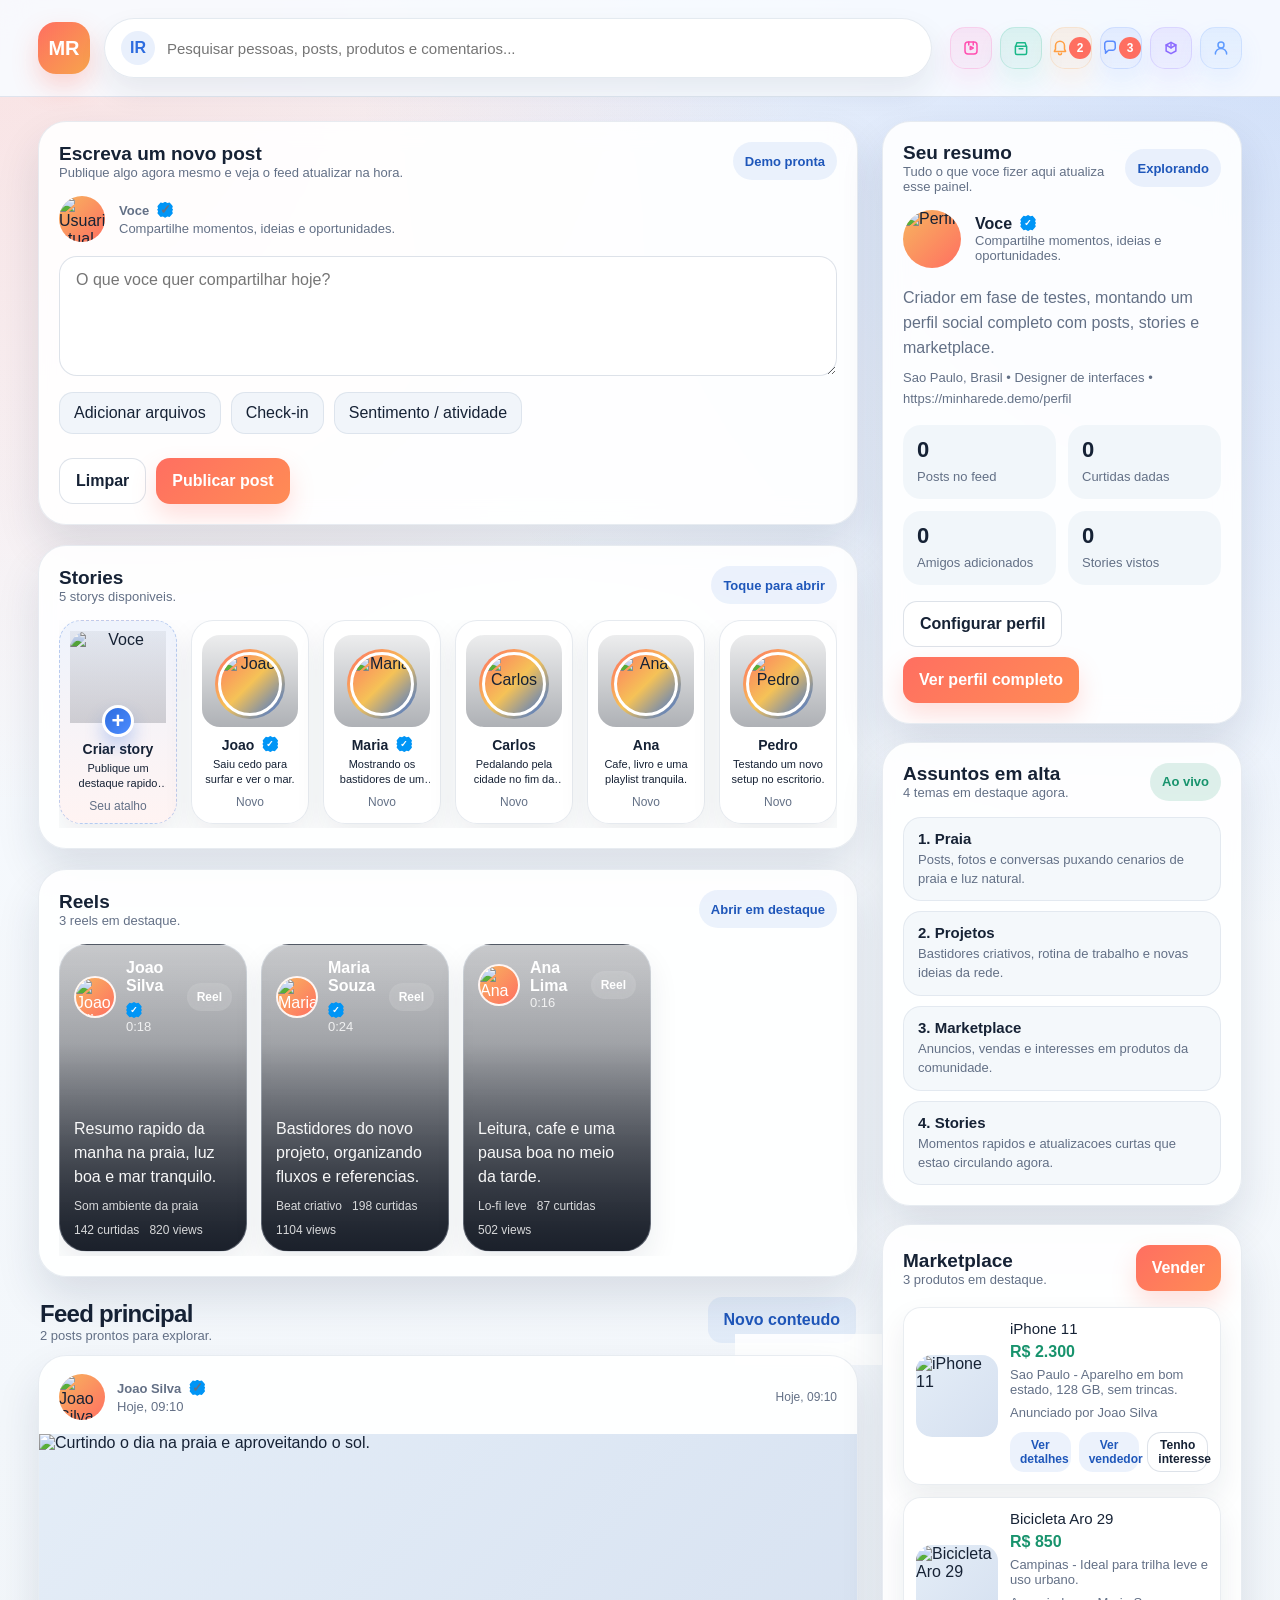
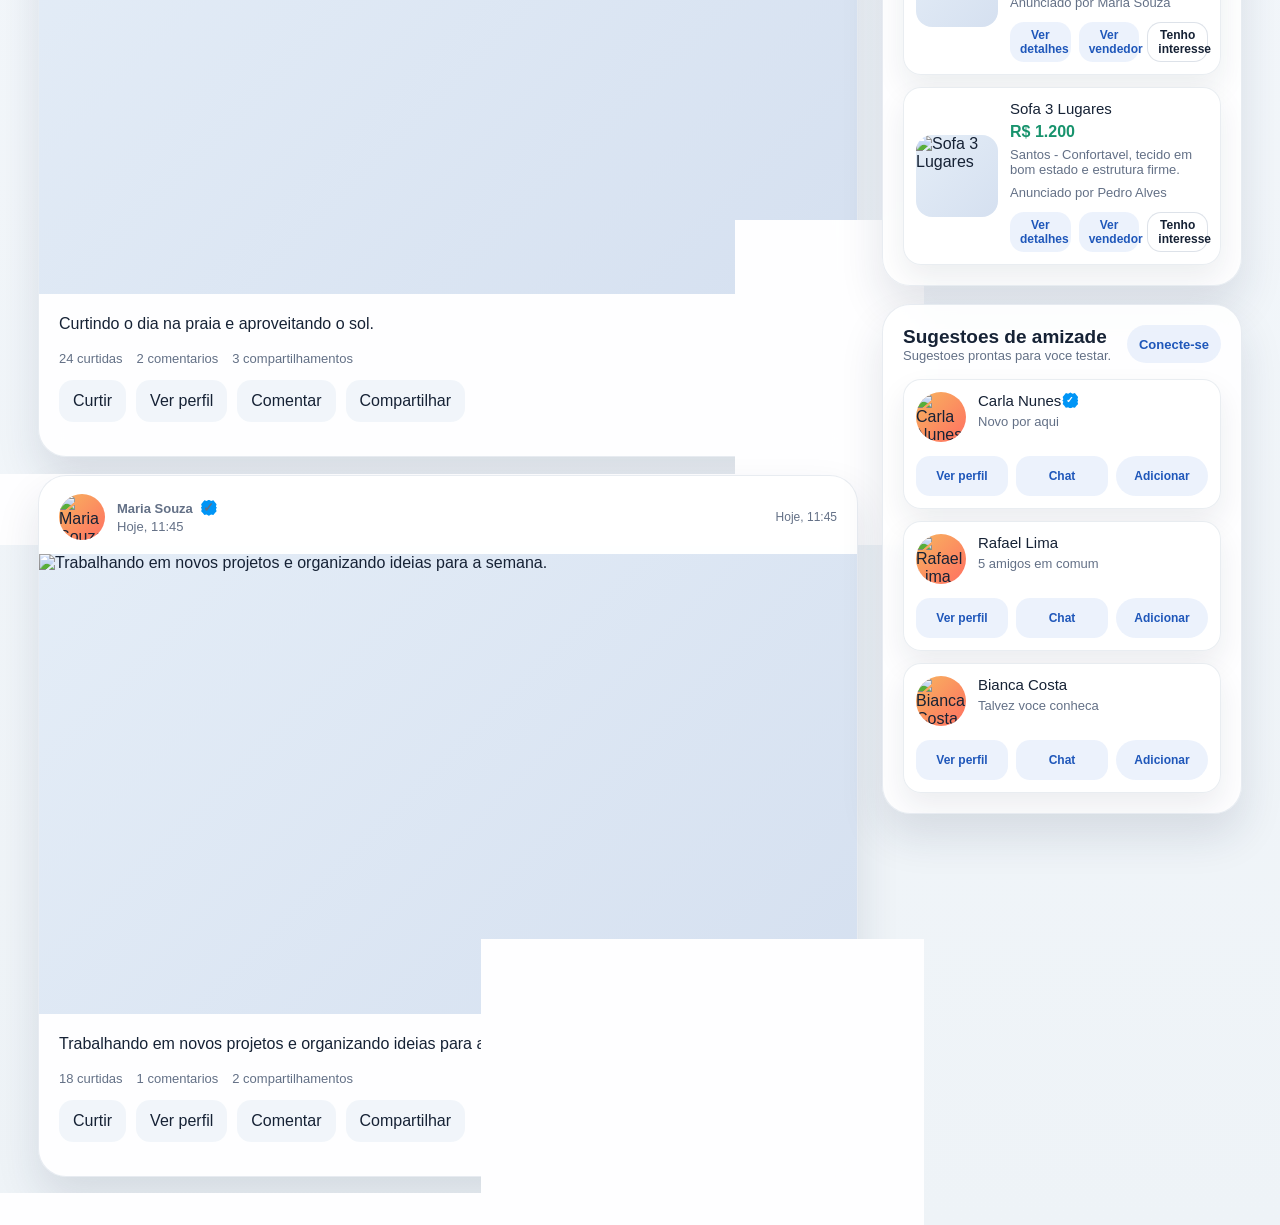
==== commit bb25f57c: "Update index.html" ====
--- a/index.html
+++ b/index.html
@@ -1,66 +1,2757 @@
-﻿<!DOCTYPE html>
+<!DOCTYPE html>
 <html lang="pt-BR">
 <head>
   <meta charset="UTF-8" />
   <meta name="viewport" content="width=device-width, initial-scale=1.0" />
   <title>Minha Rede - Preview Interativo</title>
-    <link rel="stylesheet" href="style.css" />
+  <style>
+    :root {
+      --bg: #eef3f7;
+      --bg-strong: #dfe8f2;
+      --card: rgba(255, 255, 255, 0.9);
+      --card-solid: #ffffff;
+      --text: #162235;
+      --muted: #637086;
+      --line: rgba(102, 125, 156, 0.18);
+      --brand: #ff6f61;
+      --brand-dark: #ef5b4d;
+      --blue: #2d6cdf;
+      --blue-dark: #1f57ba;
+      --green: #18936d;
+      --gold: #f4b942;
+      --shadow: 0 22px 44px rgba(25, 42, 70, 0.12);
+      --soft-shadow: 0 14px 30px rgba(25, 42, 70, 0.08);
+      --radius-xl: 28px;
+      --radius-lg: 22px;
+      --radius-md: 16px;
+      --radius-sm: 12px;
+    }
+
+    * {
+      box-sizing: border-box;
+    }
+
+    html {
+      scroll-behavior: smooth;
+    }
+
+    body {
+      margin: 0;
+      min-height: 100vh;
+      color: var(--text);
+      font-family: "Trebuchet MS", "Segoe UI", sans-serif;
+      background:
+        radial-gradient(circle at top left, rgba(255, 111, 97, 0.18), transparent 26%),
+        radial-gradient(circle at top right, rgba(45, 108, 223, 0.2), transparent 30%),
+        linear-gradient(180deg, #f8fbff 0%, var(--bg) 100%);
+    }
+
+    body[data-theme="blackout"] {
+      --bg: #0b1016;
+      --bg-strong: #111824;
+      --card: rgba(16, 22, 32, 0.9);
+      --card-solid: #141b26;
+      --text: #edf3ff;
+      --muted: #9caec7;
+      --line: rgba(133, 153, 186, 0.2);
+      --shadow: 0 24px 48px rgba(2, 6, 12, 0.42);
+      --soft-shadow: 0 14px 30px rgba(2, 6, 12, 0.28);
+      background:
+        radial-gradient(circle at top left, rgba(255, 111, 97, 0.12), transparent 22%),
+        radial-gradient(circle at top right, rgba(45, 108, 223, 0.16), transparent 28%),
+        linear-gradient(180deg, #0a0f15 0%, #0f1722 100%);
+    }
+
+    body[data-theme="blackout"] .topbar,
+    body[data-theme="blackout"] .search-box,
+    body[data-theme="blackout"] .search-result-item,
+    body[data-theme="blackout"] .composer-form textarea,
+    body[data-theme="blackout"] .inline-input,
+    body[data-theme="blackout"] .inline-textarea,
+    body[data-theme="blackout"] .story,
+    body[data-theme="blackout"] .post-card,
+    body[data-theme="blackout"] .product-card,
+    body[data-theme="blackout"] .friend-card,
+    body[data-theme="blackout"] .notification-item,
+    body[data-theme="blackout"] .chat-person,
+    body[data-theme="blackout"] .chat-message,
+    body[data-theme="blackout"] .chat-form,
+    body[data-theme="blackout"] .chat-sidebar,
+    body[data-theme="blackout"] .chat-main,
+    body[data-theme="blackout"] .chat-search,
+    body[data-theme="blackout"] .drawer,
+    body[data-theme="blackout"] .chat-drawer,
+    body[data-theme="blackout"] .modal,
+    body[data-theme="blackout"] .profile-kpi,
+    body[data-theme="blackout"] .profile-list-item,
+    body[data-theme="blackout"] .detail-item,
+    body[data-theme="blackout"] .switch-row,
+    body[data-theme="blackout"] .admin-stat-card,
+    body[data-theme="blackout"] .reel-side-card,
+    body[data-theme="blackout"] .chat-emoji-panel {
+      background: rgba(16, 22, 32, 0.96);
+      border-color: rgba(133, 153, 186, 0.18);
+      color: var(--text);
+    }
+
+    body[data-theme="blackout"] .card,
+    body[data-theme="blackout"] .search-group,
+    body[data-theme="blackout"] .profile-section,
+    body[data-theme="blackout"] .comment-item,
+    body[data-theme="blackout"] .profile-stat,
+    body[data-theme="blackout"] .trending-item,
+    body[data-theme="blackout"] .marketplace-page-hero,
+    body[data-theme="blackout"] .marketplace-sidebar-panel,
+    body[data-theme="blackout"] .marketplace-main-panel,
+    body[data-theme="blackout"] .marketplace-page-card,
+    body[data-theme="blackout"] .marketplace-hero-stat,
+    body[data-theme="blackout"] .marketplace-highlight,
+    body[data-theme="blackout"] .marketplace-empty {
+      background: rgba(16, 22, 32, 0.9);
+      border-color: rgba(133, 153, 186, 0.18);
+    }
+
+    body[data-theme="blackout"] .button-outline,
+    body[data-theme="blackout"] .button-soft,
+    body[data-theme="blackout"] .chip,
+    body[data-theme="blackout"] .action-button,
+    body[data-theme="blackout"] .composer-tool,
+    body[data-theme="blackout"] .marketplace-chip,
+    body[data-theme="blackout"] .chat-icon-button,
+    body[data-theme="blackout"] .chat-emoji-button,
+    body[data-theme="blackout"] .chat-emoji-option,
+    body[data-theme="blackout"] .reaction-option {
+      background: rgba(29, 40, 58, 0.92);
+      border-color: rgba(133, 153, 186, 0.18);
+      color: var(--text);
+    }
+
+    body[data-theme="blackout"] .nav-pill {
+      background: rgba(var(--nav-rgb, 45, 108, 223), 0.12);
+      border-color: rgba(var(--nav-rgb, 45, 108, 223), 0.2);
+      color: var(--nav-accent, #8fb8ff);
+      box-shadow: 0 10px 22px rgba(5, 10, 18, 0.22);
+    }
+
+    body[data-theme="blackout"] .nav-pill:hover,
+    body[data-theme="blackout"] .nav-pill[data-active="true"],
+    body[data-theme="blackout"] .button-soft:hover,
+    body[data-theme="blackout"] .button-outline:hover,
+    body[data-theme="blackout"] .action-button:hover,
+    body[data-theme="blackout"] .composer-tool[data-active="true"],
+    body[data-theme="blackout"] .chip[data-active="true"],
+    body[data-theme="blackout"] .chat-tab[data-active="true"] {
+      background: rgba(var(--nav-rgb, 45, 108, 223), 0.22);
+      border-color: rgba(var(--nav-rgb, 45, 108, 223), 0.36);
+      color: #f5f8ff;
+    }
+
+    body[data-theme="blackout"] .reaction-bar,
+    body[data-theme="blackout"] .chat-shell,
+    body[data-theme="blackout"] .chat-tabs,
+    body[data-theme="blackout"] .chat-messages,
+    body[data-theme="blackout"] .profile-banner,
+    body[data-theme="blackout"] .story-banner,
+    body[data-theme="blackout"] .product-preview,
+    body[data-theme="blackout"] .profile-cover,
+    body[data-theme="blackout"] .post-image,
+    body[data-theme="blackout"] .product-card img {
+      background: linear-gradient(135deg, rgba(19, 28, 42, 0.98), rgba(26, 38, 56, 0.96));
+      border-color: rgba(133, 153, 186, 0.18);
+    }
+
+    body[data-theme="blackout"] .chat-tab {
+      background: rgba(20, 28, 40, 0.9);
+      border-color: rgba(133, 153, 186, 0.16);
+    }
+
+    body[data-theme="blackout"] .chat-search-input {
+      background: transparent;
+      color: var(--text);
+    }
+
+    body[data-theme="blackout"] .marketplace-toolbar select {
+      background: rgba(29, 40, 58, 0.92);
+      border-color: rgba(133, 153, 186, 0.18);
+      color: var(--text);
+    }
+
+    body[data-theme="blackout"] .chat-search-icon,
+    body[data-theme="blackout"] .chat-message-status {
+      color: #9dc0ff;
+    }
+
+    body[data-theme="blackout"] .chat-tab p,
+    body[data-theme="blackout"] .post-time,
+    body[data-theme="blackout"] .post-stats,
+    body[data-theme="blackout"] .reaction-note,
+    body[data-theme="blackout"] .empty-card,
+    body[data-theme="blackout"] .admin-stat-card span {
+      color: var(--muted);
+    }
+
+    body[data-theme="blackout"] .post-tag {
+      background: rgba(29, 40, 58, 0.94);
+      color: #bcd4ff;
+    }
+
+    body[data-theme="blackout"] .search-icon {
+      background: rgba(45, 108, 223, 0.18);
+      color: #8fb8ff;
+    }
+
+    body[data-theme="blackout"] .story.story-create {
+      background:
+        linear-gradient(180deg, rgba(45, 108, 223, 0.12), rgba(255, 111, 97, 0.12)),
+        rgba(16, 22, 32, 0.96);
+      border-color: rgba(72, 124, 218, 0.3);
+    }
+
+    body[data-theme="blackout"] .story-create-badge {
+      border-color: rgba(16, 22, 32, 0.96);
+    }
+
+    body[data-theme="blackout"] .detail-item a {
+      color: #9dc0ff;
+    }
+
+    body[data-theme="blackout"] .small-copy,
+    body[data-theme="blackout"] .search-result-item p,
+    body[data-theme="blackout"] .story-meta,
+    body[data-theme="blackout"] .story-status-preview,
+    body[data-theme="blackout"] .product-meta,
+    body[data-theme="blackout"] .friend-subtitle,
+    body[data-theme="blackout"] .trending-item p,
+    body[data-theme="blackout"] .profile-summary p,
+    body[data-theme="blackout"] .detail-item span,
+    body[data-theme="blackout"] .switch-row span,
+    body[data-theme="blackout"] .notification-time,
+    body[data-theme="blackout"] .chat-person p,
+    body[data-theme="blackout"] .comment-item span {
+      color: var(--muted);
+    }
+
+    body[data-theme="blackout"] .trending-item:hover {
+      background: rgba(29, 40, 58, 0.94);
+      border-color: rgba(45, 108, 223, 0.3);
+    }
+
+    button,
+    input,
+    textarea {
+      font: inherit;
+    }
+
+    button {
+      border: 0;
+      background: none;
+      cursor: pointer;
+      color: inherit;
+    }
+
+    img {
+      max-width: 100%;
+      display: block;
+    }
+
+    .hidden {
+      display: none !important;
+    }
+
+    .topbar {
+      position: sticky;
+      top: 0;
+      z-index: 30;
+      backdrop-filter: blur(16px);
+      background: rgba(248, 251, 255, 0.9);
+      border-bottom: 1px solid rgba(112, 137, 170, 0.18);
+    }
+
+    .topbar-inner {
+      max-width: 1240px;
+      margin: 0 auto;
+      padding: 18px 18px;
+      display: grid;
+      grid-template-columns: minmax(0, 1fr) auto;
+      gap: 18px;
+      align-items: center;
+    }
+
+    .brand-box {
+      display: flex;
+      align-items: center;
+      gap: 14px;
+      min-width: 0;
+    }
+
+    .brand-mark {
+      width: 52px;
+      height: 52px;
+      border-radius: 18px;
+      display: grid;
+      place-items: center;
+      color: #fff;
+      font-size: 20px;
+      font-weight: 800;
+      background: linear-gradient(135deg, var(--brand), #f7a44c);
+      box-shadow: 0 12px 26px rgba(255, 111, 97, 0.28);
+    }
+
+    button.brand-mark {
+      padding: 0;
+      flex-shrink: 0;
+    }
+
+    .search-box {
+      display: flex;
+      align-items: center;
+      gap: 10px;
+      padding: 12px 16px;
+      background: rgba(255, 255, 255, 0.92);
+      border: 1px solid rgba(112, 137, 170, 0.18);
+      border-radius: 999px;
+      box-shadow: var(--soft-shadow);
+      flex: 1 1 auto;
+      min-width: 0;
+    }
+
+    .search-icon {
+      width: 34px;
+      height: 34px;
+      border-radius: 50%;
+      display: grid;
+      place-items: center;
+      color: var(--blue);
+      background: rgba(45, 108, 223, 0.1);
+      flex-shrink: 0;
+      font-weight: 700;
+    }
+
+    .search-box input {
+      width: 100%;
+      border: 0;
+      background: transparent;
+      outline: 0;
+      color: var(--text);
+      font-size: 15px;
+    }
+
+    .search-results-card {
+      margin-bottom: 22px;
+    }
+
+    .search-results-grid {
+      display: grid;
+      grid-template-columns: repeat(2, minmax(0, 1fr));
+      gap: 14px;
+    }
+
+    .search-group {
+      padding: 16px;
+      border-radius: 20px;
+      background: rgba(240, 245, 250, 0.58);
+      border: 1px solid rgba(102, 125, 156, 0.12);
+    }
+
+    .search-group h4 {
+      margin: 0 0 10px;
+      font-size: 16px;
+    }
+
+    .search-list {
+      display: grid;
+      gap: 10px;
+    }
+
+    .search-result-item {
+      width: 100%;
+      padding: 12px;
+      border-radius: 16px;
+      border: 1px solid rgba(102, 125, 156, 0.12);
+      background: rgba(255, 255, 255, 0.98);
+      text-align: left;
+    }
+
+    .search-result-top {
+      display: flex;
+      align-items: center;
+      gap: 10px;
+      margin-bottom: 6px;
+    }
+
+    .search-result-avatar {
+      width: 38px;
+      height: 38px;
+      border-radius: 50%;
+      object-fit: cover;
+      flex-shrink: 0;
+    }
+
+    .search-result-item strong {
+      display: block;
+      margin-bottom: 4px;
+    }
+
+    .search-result-item p {
+      margin: 0;
+      color: var(--muted);
+      font-size: 13px;
+      line-height: 1.45;
+    }
+
+    .nav-row {
+      display: flex;
+      justify-content: flex-end;
+      flex-wrap: wrap;
+      gap: 8px;
+    }
+
+    .nav-pill {
+      --nav-accent: #ff8359;
+      --nav-rgb: 255, 131, 89;
+      position: relative;
+      display: inline-flex;
+      align-items: center;
+      justify-content: center;
+      width: 42px;
+      height: 42px;
+      padding: 0;
+      border-radius: 15px;
+      background: linear-gradient(180deg, rgba(var(--nav-rgb), 0.12), rgba(var(--nav-rgb), 0.08));
+      border: 1px solid rgba(var(--nav-rgb), 0.18);
+      color: var(--nav-accent);
+      box-shadow: 0 12px 24px rgba(var(--nav-rgb), 0.1);
+      transition: transform 0.2s ease, border-color 0.2s ease, background 0.2s ease, box-shadow 0.2s ease;
+    }
+
+    .nav-pill:hover,
+    .nav-pill[data-active="true"] {
+      transform: translateY(-1px);
+      border-color: rgba(var(--nav-rgb), 0.3);
+      background: linear-gradient(180deg, rgba(var(--nav-rgb), 0.2), rgba(var(--nav-rgb), 0.12));
+      box-shadow: 0 14px 28px rgba(var(--nav-rgb), 0.18);
+    }
+
+    .nav-pill strong {
+      display: inline-flex;
+      align-items: center;
+      justify-content: center;
+      width: 19px;
+      height: 19px;
+      font-size: 18px;
+      line-height: 1;
+    }
+
+    .nav-pill svg {
+      width: 18px;
+      height: 18px;
+      stroke: currentColor;
+      fill: none;
+      stroke-width: 2;
+      stroke-linecap: round;
+      stroke-linejoin: round;
+    }
+
+    .nav-pill[data-action="go-home"] {
+      --nav-accent: #ff7d5c;
+      --nav-rgb: 255, 125, 92;
+    }
+
+    .nav-pill[data-action="open-friends"] {
+      --nav-accent: #2d8cff;
+      --nav-rgb: 45, 140, 255;
+    }
+
+    .nav-pill[data-action="open-reels"] {
+      --nav-accent: #ff4fb0;
+      --nav-rgb: 255, 79, 176;
+    }
+
+    .nav-pill[data-action="open-marketplace"] {
+      --nav-accent: #19b889;
+      --nav-rgb: 25, 184, 137;
+    }
+
+    .nav-pill[data-action="toggle-notifications"] {
+      --nav-accent: #ff9f43;
+      --nav-rgb: 255, 159, 67;
+    }
+
+    .nav-pill[data-action="toggle-chat"] {
+      --nav-accent: #5b8cff;
+      --nav-rgb: 91, 140, 255;
+    }
+
+    .nav-pill[data-action="open-admin"] {
+      --nav-accent: #8c6cff;
+      --nav-rgb: 140, 108, 255;
+    }
+
+    .nav-pill[data-action="open-profile"] {
+      --nav-accent: #5f9bff;
+      --nav-rgb: 95, 155, 255;
+    }
+
+    .badge {
+      min-width: 22px;
+      height: 22px;
+      padding: 0 6px;
+      border-radius: 999px;
+      display: inline-flex;
+      align-items: center;
+      justify-content: center;
+      background: var(--brand);
+      color: #fff;
+      font-size: 12px;
+      font-weight: 700;
+    }
+
+    .shell {
+      max-width: 1240px;
+      margin: 0 auto;
+      padding: 24px 18px 48px;
+    }
+
+    .hero-card {
+      display: grid;
+      grid-template-columns: 1.2fr 0.8fr;
+      gap: 16px;
+      align-items: center;
+      padding: 22px;
+      margin-bottom: 22px;
+      border-radius: var(--radius-xl);
+      background:
+        linear-gradient(135deg, rgba(255, 111, 97, 0.94), rgba(45, 108, 223, 0.92));
+      color: #fff;
+      box-shadow: 0 24px 40px rgba(45, 108, 223, 0.2);
+    }
+
+    .hero-copy h2 {
+      margin: 0 0 8px;
+      font-size: 34px;
+      line-height: 1;
+      letter-spacing: -0.04em;
+    }
+
+    .hero-copy p {
+      margin: 0;
+      max-width: 560px;
+      color: rgba(255, 255, 255, 0.9);
+    }
+
+    .hero-metrics {
+      display: grid;
+      grid-template-columns: repeat(3, minmax(0, 1fr));
+      gap: 12px;
+    }
+
+    .metric {
+      padding: 16px;
+      border-radius: 18px;
+      background: rgba(255, 255, 255, 0.16);
+      border: 1px solid rgba(255, 255, 255, 0.18);
+      backdrop-filter: blur(6px);
+    }
+
+    .metric-value {
+      font-size: 26px;
+      font-weight: 800;
+      line-height: 1;
+      margin-bottom: 6px;
+    }
+
+    .metric-label {
+      color: rgba(255, 255, 255, 0.9);
+      font-size: 13px;
+    }
+
+    .layout {
+      display: grid;
+      grid-template-columns: minmax(0, 1.7fr) minmax(280px, 360px);
+      gap: 24px;
+      align-items: start;
+    }
+
+    .card {
+      position: relative;
+      background: var(--card);
+      border: 1px solid rgba(112, 137, 170, 0.16);
+      border-radius: var(--radius-xl);
+      box-shadow: var(--shadow);
+      overflow: hidden;
+      backdrop-filter: blur(12px);
+    }
+
+    .card-pad {
+      padding: 20px;
+    }
+
+    .card-title-row {
+      display: flex;
+      align-items: center;
+      justify-content: space-between;
+      gap: 12px;
+      margin-bottom: 16px;
+    }
+
+    .card-title-row h3 {
+      margin: 0;
+      font-size: 19px;
+    }
+
+    .small-copy {
+      color: var(--muted);
+      font-size: 13px;
+    }
+
+    .composer-card {
+      margin-bottom: 20px;
+      transition: box-shadow 0.2s ease, transform 0.2s ease;
+    }
+
+    .composer-card.is-focused {
+      transform: translateY(-1px);
+      box-shadow: 0 26px 48px rgba(255, 111, 97, 0.12);
+    }
+
+    .composer-top {
+      display: flex;
+      gap: 14px;
+      align-items: center;
+      margin-bottom: 14px;
+    }
+
+    .avatar {
+      width: 46px;
+      height: 46px;
+      border-radius: 50%;
+      object-fit: cover;
+      flex-shrink: 0;
+      background: linear-gradient(135deg, #f7b55f, #ff6f61);
+    }
+
+    .composer-meta strong,
+    .post-author strong,
+    .friend-name,
+    .product-name {
+      display: block;
+      font-size: 15px;
+    }
+
+    .name-with-badge {
+      display: inline-flex;
+      align-items: center;
+      gap: 8px;
+      flex-wrap: wrap;
+    }
+
+    .profile-link-button {
+      display: inline-flex;
+      align-items: center;
+      padding: 0;
+      border: 0;
+      background: transparent;
+      color: inherit;
+      font: inherit;
+      text-align: left;
+      cursor: pointer;
+      transition: opacity 0.18s ease;
+    }
+
+    .profile-link-button:hover {
+      opacity: 0.78;
+    }
+
+    .verified-badge {
+      display: inline-flex;
+      align-items: center;
+      justify-content: center;
+      width: 16px;
+      height: 16px;
+      background: #0095f6;
+      color: #fff;
+      font-size: 9px;
+      font-weight: 900;
+      line-height: 1;
+      clip-path: polygon(50% 0%, 64% 8%, 78% 4%, 88% 16%, 98% 28%, 94% 42%, 100% 50%, 94% 58%, 98% 72%, 88% 84%, 78% 96%, 64% 92%, 50% 100%, 36% 92%, 22% 96%, 12% 84%, 2% 72%, 6% 58%, 0% 50%, 6% 42%, 2% 28%, 12% 16%, 22% 4%, 36% 8%);
+      box-shadow: 0 4px 10px rgba(0, 149, 246, 0.24);
+      transform: translateY(-1px);
+    }
+
+    .composer-meta span,
+    .post-author span {
+      color: var(--muted);
+      font-size: 13px;
+    }
+
+    .composer-form textarea,
+    .inline-input,
+    .inline-textarea {
+      width: 100%;
+      border: 1px solid rgba(102, 125, 156, 0.22);
+      border-radius: 18px;
+      outline: 0;
+      padding: 14px 16px;
+      background: rgba(255, 255, 255, 0.96);
+      color: var(--text);
+      resize: vertical;
+      transition: border-color 0.2s ease, box-shadow 0.2s ease;
+    }
+
+    .composer-form textarea {
+      min-height: 120px;
+      margin-bottom: 12px;
+    }
+
+    .composer-form textarea:focus,
+    .inline-input:focus,
+    .inline-textarea:focus {
+      border-color: rgba(255, 111, 97, 0.46);
+      box-shadow: 0 0 0 4px rgba(255, 111, 97, 0.09);
+    }
+
+    .composer-toolbar {
+      display: flex;
+      flex-wrap: wrap;
+      gap: 10px;
+      margin-bottom: 12px;
+    }
+
+    .composer-tool {
+      min-height: 42px;
+      padding: 0 14px;
+      border-radius: 14px;
+      background: rgba(240, 245, 250, 0.92);
+      color: var(--text);
+      border: 1px solid rgba(102, 125, 156, 0.14);
+      transition: transform 0.2s ease, background 0.2s ease, border-color 0.2s ease;
+    }
+
+    .composer-tool[data-active="true"] {
+      background: rgba(255, 111, 97, 0.14);
+      border-color: rgba(255, 111, 97, 0.28);
+      color: var(--brand-dark);
+    }
+
+    .composer-extra-panels {
+      display: grid;
+      gap: 10px;
+      margin-bottom: 12px;
+    }
+
+    .composer-extra {
+      display: none;
+    }
+
+    .composer-extra[data-open="true"] {
+      display: block;
+    }
+
+    .composer-actions,
+    .modal-actions,
+    .comment-form {
+      display: flex;
+      flex-wrap: wrap;
+      gap: 10px;
+      align-items: center;
+    }
+
+    .inline-input {
+      min-height: 50px;
+      flex: 1 1 240px;
+    }
+
+    .inline-textarea {
+      min-height: 110px;
+    }
+
+    .button-primary,
+    .button-soft,
+    .button-outline {
+      min-height: 46px;
+      padding: 0 16px;
+      border-radius: 14px;
+      font-weight: 700;
+      transition: transform 0.2s ease, box-shadow 0.2s ease, background 0.2s ease;
+    }
+
+    .button-primary {
+      color: #fff;
+      background: linear-gradient(135deg, var(--brand), #ff8c55);
+      box-shadow: 0 12px 24px rgba(255, 111, 97, 0.22);
+    }
+
+    .button-primary:hover,
+    .button-soft:hover,
+    .button-outline:hover,
+    .action-button:hover,
+    .story:hover,
+    .product-card:hover,
+    .friend-card:hover,
+    .notification-item:hover {
+      transform: translateY(-1px);
+    }
+
+    .button-soft {
+      background: rgba(45, 108, 223, 0.09);
+      color: var(--blue-dark);
+    }
+
+    .button-outline {
+      border: 1px solid rgba(102, 125, 156, 0.22);
+      background: rgba(255, 255, 255, 0.96);
+    }
+
+    .stories-card {
+      margin-bottom: 20px;
+    }
+
+    .reels-card {
+      margin-bottom: 20px;
+    }
+
+    .layout.reels-page {
+      grid-template-columns: 1fr;
+    }
+
+    .reels-card.reels-page-mode {
+      margin-bottom: 0;
+    }
+
+    .reels-card.reels-page-mode .card-pad {
+      padding: 24px;
+    }
+
+    .reels-card.reels-page-mode .reels-list {
+      display: grid;
+      grid-template-columns: repeat(auto-fit, minmax(220px, 1fr));
+      grid-auto-flow: row;
+      gap: 18px;
+      overflow: visible;
+      padding-bottom: 0;
+    }
+
+    .reels-card.reels-page-mode .reel-card {
+      min-height: 420px;
+    }
+
+    .stories-list {
+      display: flex;
+      gap: 14px;
+      overflow-x: auto;
+      padding-bottom: 4px;
+    }
+
+    .stories-list::-webkit-scrollbar {
+      height: 8px;
+    }
+
+    .stories-list::-webkit-scrollbar-thumb {
+      border-radius: 999px;
+      background: rgba(102, 125, 156, 0.25);
+    }
+
+    .story {
+      min-width: 118px;
+      padding: 10px;
+      border-radius: 22px;
+      background: rgba(255, 255, 255, 0.96);
+      border: 1px solid rgba(102, 125, 156, 0.16);
+      text-align: center;
+      box-shadow: var(--soft-shadow);
+      transition: transform 0.2s ease, border-color 0.2s ease;
+    }
+
+    .story[data-viewed="true"] {
+      opacity: 0.74;
+    }
+
+    .story.story-create {
+      border-style: dashed;
+      border-color: rgba(72, 124, 218, 0.34);
+      background:
+        linear-gradient(180deg, rgba(45, 108, 223, 0.08), rgba(255, 111, 97, 0.08)),
+        rgba(255, 255, 255, 0.96);
+    }
+
+    .story-create .story-cover {
+      margin-bottom: 18px;
+      overflow: visible;
+    }
+
+    .story-create .story-cover::after {
+      background: linear-gradient(180deg, rgba(17, 25, 38, 0.06), rgba(17, 25, 38, 0.18));
+    }
+
+    .story-create-photo {
+      position: absolute;
+      inset: 0;
+      width: 100%;
+      height: 100%;
+      object-fit: cover;
+      border-radius: inherit;
+      z-index: 0;
+    }
+
+    .story-create-badge {
+      position: absolute;
+      left: 50%;
+      bottom: -14px;
+      z-index: 3;
+      width: 32px;
+      height: 32px;
+      border-radius: 50%;
+      display: inline-flex;
+      align-items: center;
+      justify-content: center;
+      background: linear-gradient(135deg, var(--blue), #4d8dff);
+      color: #fff;
+      font-size: 22px;
+      font-weight: 700;
+      transform: translateX(-50%);
+      border: 3px solid var(--card-solid);
+      box-shadow: 0 10px 18px rgba(45, 108, 223, 0.28);
+    }
+
+    .story-cover {
+      position: relative;
+      height: 92px;
+      margin-bottom: 10px;
+      border-radius: 18px;
+      overflow: hidden;
+      background-image: var(--story-image);
+      background-size: cover;
+      background-position: center;
+    }
+
+    .story-cover::after {
+      content: "";
+      position: absolute;
+      inset: 0;
+      background: linear-gradient(180deg, rgba(17, 25, 38, 0.08), rgba(17, 25, 38, 0.34));
+    }
+
+    .story-ring {
+      width: 70px;
+      height: 70px;
+      position: absolute;
+      left: 50%;
+      bottom: 8px;
+      z-index: 1;
+      margin: 0;
+      transform: translateX(-50%);
+      padding: 3px;
+      border-radius: 50%;
+      background: linear-gradient(135deg, var(--brand), #f5c257, var(--blue));
+    }
+
+    .story-ring img {
+      width: 100%;
+      height: 100%;
+      border-radius: 50%;
+      object-fit: cover;
+      border: 3px solid #fff;
+    }
+
+    .story-name {
+      font-weight: 700;
+      font-size: 14px;
+      margin-bottom: 4px;
+    }
+
+    .story-status-preview {
+      min-height: 32px;
+      margin-bottom: 6px;
+      color: var(--text);
+      font-size: 11px;
+      line-height: 1.35;
+      display: -webkit-box;
+      -webkit-line-clamp: 2;
+      -webkit-box-orient: vertical;
+      overflow: hidden;
+    }
+
+    .story-meta {
+      color: var(--muted);
+      font-size: 12px;
+    }
+
+    .reels-list {
+      display: grid;
+      grid-auto-flow: column;
+      grid-auto-columns: minmax(188px, 188px);
+      gap: 14px;
+      overflow-x: auto;
+      padding-bottom: 4px;
+    }
+
+    .reels-list::-webkit-scrollbar {
+      height: 8px;
+    }
+
+    .reels-list::-webkit-scrollbar-thumb {
+      border-radius: 999px;
+      background: rgba(102, 125, 156, 0.25);
+    }
+
+    .reel-card {
+      position: relative;
+      min-height: 306px;
+      padding: 14px;
+      border-radius: 28px;
+      overflow: hidden;
+      border: 1px solid rgba(102, 125, 156, 0.16);
+      background: linear-gradient(180deg, rgba(12, 18, 30, 0.08), rgba(12, 18, 30, 0.72));
+      box-shadow: var(--soft-shadow);
+      color: #fff;
+      text-align: left;
+      transition: transform 0.2s ease, border-color 0.2s ease;
+    }
+
+    .reel-card:hover {
+      transform: translateY(-2px);
+      border-color: rgba(24, 119, 242, 0.22);
+    }
+
+    .reel-card::before {
+      content: "";
+      position: absolute;
+      inset: 0;
+      background-image: var(--reel-image);
+      background-size: cover;
+      background-position: center;
+      transform: scale(1.02);
+      z-index: 0;
+    }
+
+    .reel-card::after {
+      content: "";
+      position: absolute;
+      inset: 0;
+      background:
+        linear-gradient(180deg, rgba(11, 17, 28, 0.16), rgba(11, 17, 28, 0.14) 32%, rgba(11, 17, 28, 0.78));
+      z-index: 0;
+    }
+
+    .reel-inner {
+      position: relative;
+      z-index: 1;
+      display: flex;
+      flex-direction: column;
+      justify-content: space-between;
+      min-height: 278px;
+      gap: 14px;
+    }
+
+    .reel-top {
+      display: flex;
+      align-items: center;
+      justify-content: space-between;
+      gap: 10px;
+    }
+
+    .reel-author {
+      display: flex;
+      align-items: center;
+      gap: 10px;
+      min-width: 0;
+    }
+
+    .reel-author .avatar {
+      width: 42px;
+      height: 42px;
+      border: 2px solid rgba(255, 255, 255, 0.92);
+    }
+
+    .reel-author strong,
+    .reel-author span {
+      color: #fff;
+    }
+
+    .reel-author .small-copy {
+      color: rgba(255, 255, 255, 0.82);
+    }
+
+    .reel-badge {
+      display: inline-flex;
+      align-items: center;
+      justify-content: center;
+      min-height: 28px;
+      padding: 0 10px;
+      border-radius: 999px;
+      background: rgba(255, 255, 255, 0.16);
+      font-size: 12px;
+      font-weight: 700;
+      backdrop-filter: blur(8px);
+    }
+
+    .reel-copy {
+      position: relative;
+      z-index: 1;
+    }
+
+    .reel-copy p {
+      margin: 0 0 10px;
+      line-height: 1.5;
+      color: rgba(255, 255, 255, 0.96);
+    }
+
+    .reel-meta {
+      display: flex;
+      gap: 10px;
+      flex-wrap: wrap;
+      color: rgba(255, 255, 255, 0.82);
+      font-size: 12px;
+    }
+
+    .reel-modal {
+      width: min(760px, 100%);
+    }
+
+    .reel-player {
+      display: grid;
+      grid-template-columns: minmax(0, 320px) minmax(0, 1fr);
+      gap: 22px;
+      align-items: stretch;
+    }
+
+    .reel-stage {
+      position: relative;
+      min-height: 560px;
+      border-radius: 28px;
+      overflow: hidden;
+      background-image: var(--reel-image);
+      background-size: cover;
+      background-position: center;
+      box-shadow: var(--soft-shadow);
+    }
+
+    .reel-stage::after {
+      content: "";
+      position: absolute;
+      inset: 0;
+      background:
+        linear-gradient(180deg, rgba(11, 17, 28, 0.08), rgba(11, 17, 28, 0.08) 34%, rgba(11, 17, 28, 0.76));
+    }
+
+    .reel-stage-copy {
+      position: absolute;
+      inset: auto 18px 18px 18px;
+      z-index: 1;
+      color: #fff;
+    }
+
+    .reel-stage-copy p {
+      margin: 0 0 10px;
+      color: rgba(255, 255, 255, 0.95);
+    }
+
+    .reel-stage-bar {
+      width: 100%;
+      height: 4px;
+      margin-bottom: 14px;
+      border-radius: 999px;
+      background: rgba(255, 255, 255, 0.22);
+      overflow: hidden;
+    }
+
+    .reel-stage-bar span {
+      display: block;
+      width: 62%;
+      height: 100%;
+      border-radius: inherit;
+      background: linear-gradient(90deg, #fff, rgba(255, 255, 255, 0.72));
+    }
+
+    .reel-side {
+      display: flex;
+      flex-direction: column;
+      gap: 16px;
+    }
+
+    .reel-side-card {
+      padding: 18px;
+      border-radius: 22px;
+      background: rgba(240, 245, 250, 0.82);
+    }
+
+    .reel-side-card p {
+      margin: 0 0 10px;
+    }
+
+    .reel-side-card p:last-child {
+      margin-bottom: 0;
+    }
+
+    .section-heading {
+      display: flex;
+      align-items: end;
+      justify-content: space-between;
+      gap: 14px;
+      margin-bottom: 12px;
+      padding: 0 2px;
+    }
+
+    .section-heading h3 {
+      margin: 0;
+      font-size: 24px;
+      letter-spacing: -0.03em;
+    }
+
+    .posts-list {
+      display: grid;
+      gap: 18px;
+    }
+
+    .post-card {
+      overflow: hidden;
+    }
+
+    .post-head {
+      display: flex;
+      align-items: center;
+      justify-content: space-between;
+      gap: 14px;
+      padding: 18px 20px 14px;
+    }
+
+    .post-author {
+      display: flex;
+      gap: 12px;
+      align-items: center;
+      min-width: 0;
+    }
+
+    .post-time {
+      color: var(--muted);
+      font-size: 12px;
+      white-space: nowrap;
+    }
+
+    .post-image {
+      aspect-ratio: 16 / 9;
+      width: 100%;
+      object-fit: cover;
+      background: linear-gradient(135deg, #e4edf7, #d5e0f0);
+    }
+
+    .post-body {
+      padding: 18px 20px 20px;
+    }
+
+    .post-content {
+      margin: 0 0 14px;
+      line-height: 1.55;
+    }
+
+    .post-tags {
+      display: flex;
+      flex-wrap: wrap;
+      gap: 8px;
+      margin: 0 0 12px;
+    }
+
+    .post-tag {
+      display: inline-flex;
+      align-items: center;
+      min-height: 32px;
+      padding: 0 12px;
+      border-radius: 999px;
+      background: rgba(240, 245, 250, 0.9);
+      color: var(--blue-dark);
+      font-size: 12px;
+      font-weight: 700;
+    }
+
+    .post-stats {
+      display: flex;
+      flex-wrap: wrap;
+      gap: 14px;
+      margin-bottom: 14px;
+      color: var(--muted);
+      font-size: 13px;
+    }
+
+    .post-actions {
+      display: flex;
+      flex-wrap: wrap;
+      gap: 10px;
+      margin-bottom: 14px;
+    }
+
+    .action-button {
+      display: inline-flex;
+      align-items: center;
+      justify-content: center;
+      gap: 8px;
+      min-height: 42px;
+      padding: 0 14px;
+      border-radius: 14px;
+      background: rgba(240, 245, 250, 0.92);
+      color: var(--text);
+      transition: transform 0.2s ease, background 0.2s ease, color 0.2s ease;
+    }
+
+    .action-button[data-active="true"] {
+      background: rgba(255, 111, 97, 0.14);
+      color: var(--brand-dark);
+    }
+
+    .reaction-wrap {
+      position: relative;
+    }
+
+    .reaction-bar {
+      position: absolute;
+      left: 0;
+      bottom: calc(100% + 8px);
+      z-index: 8;
+      display: flex;
+      gap: 8px;
+      padding: 8px;
+      border-radius: 18px;
+      background: rgba(255, 255, 255, 0.98);
+      border: 1px solid rgba(102, 125, 156, 0.12);
+      box-shadow: var(--soft-shadow);
+    }
+
+    .reaction-option {
+      width: 38px;
+      height: 38px;
+      border-radius: 50%;
+      display: inline-flex;
+      align-items: center;
+      justify-content: center;
+      font-size: 20px;
+      background: rgba(240, 245, 250, 0.92);
+      transition: transform 0.18s ease, background 0.18s ease;
+    }
+
+    .reaction-option:hover,
+    .reaction-option[data-active="true"] {
+      transform: translateY(-2px) scale(1.05);
+      background: rgba(232, 242, 255, 0.96);
+    }
+
+    .reaction-note {
+      margin-bottom: 12px;
+      color: var(--muted);
+      font-size: 13px;
+    }
+
+    .comment-panel {
+      border-top: 1px solid rgba(102, 125, 156, 0.14);
+      padding-top: 14px;
+    }
+
+    .comment-list {
+      display: grid;
+      gap: 10px;
+      margin-bottom: 12px;
+    }
+
+    .comment-item {
+      padding: 12px 14px;
+      border-radius: 14px;
+      background: rgba(240, 245, 250, 0.84);
+    }
+
+    .comment-item strong {
+      margin-right: 6px;
+    }
+
+    .comment-form .inline-input {
+      flex: 1 1 220px;
+    }
+
+    .empty-card {
+      padding: 24px;
+      text-align: center;
+      color: var(--muted);
+    }
+
+    .profile-card,
+    .trending-card,
+    .marketplace-card,
+    .friends-card {
+      margin-bottom: 18px;
+    }
+
+    .profile-head {
+      display: flex;
+      align-items: center;
+      gap: 14px;
+      margin-bottom: 18px;
+    }
+
+    .profile-head .avatar {
+      width: 58px;
+      height: 58px;
+    }
+
+    .profile-summary {
+      margin-bottom: 16px;
+    }
+
+    .profile-summary p {
+      margin: 0 0 8px;
+      color: var(--muted);
+      line-height: 1.55;
+    }
+
+    .profile-grid {
+      display: grid;
+      grid-template-columns: repeat(2, minmax(0, 1fr));
+      gap: 12px;
+    }
+
+    .profile-stat {
+      padding: 14px;
+      border-radius: 18px;
+      background: rgba(240, 245, 250, 0.88);
+    }
+
+    .profile-stat strong {
+      display: block;
+      font-size: 22px;
+      line-height: 1;
+      margin-bottom: 6px;
+    }
+
+    .profile-actions {
+      display: flex;
+      gap: 10px;
+      flex-wrap: wrap;
+      margin-top: 16px;
+    }
+
+    .trending-list {
+      display: grid;
+      gap: 10px;
+    }
+
+    .trending-item {
+      padding: 12px 14px;
+      border-radius: 18px;
+      border: 1px solid rgba(102, 125, 156, 0.12);
+      background: rgba(240, 245, 250, 0.7);
+      text-align: left;
+      transition: transform 0.18s ease, border-color 0.18s ease, background 0.18s ease;
+    }
+
+    .trending-item:hover {
+      transform: translateY(-1px);
+      border-color: rgba(24, 119, 242, 0.22);
+      background: rgba(232, 242, 255, 0.88);
+    }
+
+    .trending-item strong {
+      display: block;
+      margin-bottom: 4px;
+      font-size: 15px;
+    }
+
+    .trending-item p {
+      margin: 0;
+      color: var(--muted);
+      font-size: 13px;
+      line-height: 1.45;
+    }
+
+    .product-list,
+    .friends-list,
+    .notification-list {
+      display: grid;
+      gap: 12px;
+    }
+
+    .product-card,
+    .friend-card,
+    .notification-item {
+      padding: 12px;
+      border-radius: 18px;
+      background: rgba(255, 255, 255, 0.96);
+      border: 1px solid rgba(102, 125, 156, 0.14);
+      box-shadow: var(--soft-shadow);
+      transition: transform 0.2s ease, border-color 0.2s ease;
+    }
+
+    .product-card {
+      display: grid;
+      grid-template-columns: 82px minmax(0, 1fr);
+      gap: 12px;
+      align-items: center;
+    }
+
+    .product-card img {
+      width: 82px;
+      height: 82px;
+      border-radius: 16px;
+      object-fit: cover;
+      background: linear-gradient(135deg, #e4edf7, #d5e0f0);
+    }
+
+    .product-price {
+      color: var(--green);
+      font-weight: 800;
+      margin: 6px 0;
+    }
+
+    .product-meta {
+      color: var(--muted);
+      font-size: 13px;
+      margin-bottom: 8px;
+    }
+
+    .product-actions {
+      display: flex;
+      gap: 8px;
+      flex-wrap: wrap;
+    }
+
+    .product-content {
+      display: flex;
+      flex-direction: column;
+      height: 100%;
+    }
+
+    .product-market-actions {
+      display: grid;
+      grid-template-columns: repeat(3, minmax(0, 1fr));
+      gap: 8px;
+      margin-top: 12px;
+    }
+
+    .product-market-actions .button-soft,
+    .product-market-actions .button-outline {
+      width: 100%;
+      min-height: 40px;
+      padding: 0 10px;
+      justify-content: center;
+      font-size: 12px;
+    }
+
+    .marketplace-page {
+      margin-bottom: 18px;
+    }
+
+    .marketplace-page-shell {
+      display: grid;
+      gap: 18px;
+    }
+
+    .marketplace-page-hero {
+      display: grid;
+      grid-template-columns: minmax(0, 1.2fr) minmax(280px, 0.8fr);
+      gap: 16px;
+      padding: 18px;
+      border-radius: 26px;
+      background:
+        radial-gradient(circle at top left, rgba(24, 119, 242, 0.14), transparent 28%),
+        radial-gradient(circle at bottom right, rgba(255, 111, 97, 0.16), transparent 30%),
+        linear-gradient(135deg, rgba(246, 250, 255, 0.96), rgba(236, 243, 252, 0.94));
+      border: 1px solid rgba(102, 125, 156, 0.12);
+    }
+
+    .marketplace-page-hero h3 {
+      margin: 0 0 10px;
+      font-size: 30px;
+      letter-spacing: -0.04em;
+    }
+
+    .marketplace-page-hero p {
+      margin: 0 0 16px;
+      color: var(--muted);
+      line-height: 1.55;
+    }
+
+    .marketplace-highlight-row {
+      display: flex;
+      gap: 10px;
+      flex-wrap: wrap;
+    }
+
+    .marketplace-highlight {
+      display: inline-flex;
+      align-items: center;
+      min-height: 38px;
+      padding: 0 14px;
+      border-radius: 999px;
+      background: rgba(255, 255, 255, 0.84);
+      border: 1px solid rgba(102, 125, 156, 0.12);
+      font-size: 13px;
+      font-weight: 700;
+    }
+
+    .marketplace-hero-stats {
+      display: grid;
+      grid-template-columns: repeat(2, minmax(0, 1fr));
+      gap: 12px;
+    }
+
+    .marketplace-hero-stat {
+      padding: 16px;
+      border-radius: 22px;
+      background: rgba(255, 255, 255, 0.82);
+      border: 1px solid rgba(102, 125, 156, 0.12);
+      box-shadow: var(--soft-shadow);
+    }
+
+    .marketplace-hero-stat strong {
+      display: block;
+      margin-bottom: 8px;
+      font-size: 26px;
+      line-height: 1;
+    }
+
+    .marketplace-page-layout {
+      display: grid;
+      grid-template-columns: 300px minmax(0, 1fr);
+      gap: 18px;
+      align-items: start;
+    }
+
+    .marketplace-sidebar-panel,
+    .marketplace-main-panel {
+      padding: 18px;
+      border-radius: 24px;
+      background: rgba(255, 255, 255, 0.96);
+      border: 1px solid rgba(102, 125, 156, 0.12);
+      box-shadow: var(--soft-shadow);
+    }
+
+    .marketplace-sidebar-panel h4,
+    .marketplace-main-panel h4 {
+      margin: 0 0 12px;
+      font-size: 18px;
+      letter-spacing: -0.03em;
+    }
+
+    .marketplace-filter-group {
+      display: grid;
+      gap: 10px;
+      margin-bottom: 16px;
+    }
+
+    .marketplace-filter-label {
+      font-size: 12px;
+      font-weight: 700;
+      color: var(--muted);
+      text-transform: uppercase;
+      letter-spacing: 0.06em;
+    }
+
+    .marketplace-filter-grid {
+      display: grid;
+      grid-template-columns: repeat(2, minmax(0, 1fr));
+      gap: 10px;
+    }
+
+    .marketplace-chip-row {
+      display: flex;
+      gap: 8px;
+      flex-wrap: wrap;
+    }
+
+    .marketplace-chip {
+      display: inline-flex;
+      align-items: center;
+      justify-content: center;
+      min-height: 38px;
+      padding: 0 14px;
+      border-radius: 999px;
+      border: 1px solid rgba(102, 125, 156, 0.12);
+      background: rgba(240, 245, 250, 0.92);
+      color: var(--text);
+      font-size: 13px;
+      font-weight: 700;
+      transition: transform 0.18s ease, background 0.18s ease, border-color 0.18s ease;
+    }
+
+    .marketplace-chip:hover,
+    .marketplace-chip[data-active="true"] {
+      transform: translateY(-1px);
+      background: rgba(232, 242, 255, 0.98);
+      border-color: rgba(24, 119, 242, 0.24);
+      color: #1877f2;
+    }
+
+    .marketplace-sidebar-meta {
+      display: grid;
+      gap: 10px;
+    }
+
+    .marketplace-sidebar-meta .detail-item {
+      margin: 0;
+    }
+
+    .marketplace-toolbar {
+      display: grid;
+      grid-template-columns: minmax(0, 1fr) 180px;
+      gap: 12px;
+      align-items: center;
+      margin-bottom: 16px;
+    }
+
+    .marketplace-toolbar .inline-input,
+    .marketplace-toolbar select,
+    .marketplace-filter-grid .inline-input {
+      min-height: 46px;
+    }
+
+    .marketplace-toolbar select {
+      width: 100%;
+      padding: 0 14px;
+      border-radius: 16px;
+      border: 1px solid rgba(102, 125, 156, 0.14);
+      background: rgba(255, 255, 255, 0.96);
+      color: var(--text);
+      outline: none;
+    }
+
+    .marketplace-section-row {
+      display: flex;
+      align-items: center;
+      justify-content: space-between;
+      gap: 12px;
+      margin-bottom: 14px;
+    }
+
+    .marketplace-grid {
+      display: grid;
+      grid-template-columns: repeat(2, minmax(0, 1fr));
+      gap: 14px;
+    }
+
+    .marketplace-page-card {
+      display: grid;
+      gap: 14px;
+      padding: 14px;
+      border-radius: 22px;
+      border: 1px solid rgba(102, 125, 156, 0.14);
+      background: rgba(255, 255, 255, 0.98);
+      box-shadow: var(--soft-shadow);
+    }
+
+    .marketplace-page-card img {
+      width: 100%;
+      aspect-ratio: 1.18 / 1;
+      object-fit: cover;
+      border-radius: 18px;
+      background: linear-gradient(135deg, #e4edf7, #d5e0f0);
+    }
+
+    .marketplace-page-card-head {
+      display: flex;
+      align-items: start;
+      justify-content: space-between;
+      gap: 12px;
+    }
+
+    .marketplace-page-card h5 {
+      margin: 0 0 6px;
+      font-size: 18px;
+      letter-spacing: -0.03em;
+    }
+
+    .marketplace-page-card .product-price {
+      margin: 0 0 6px;
+      font-size: 22px;
+    }
+
+    .marketplace-page-card .product-meta {
+      margin-bottom: 0;
+      line-height: 1.5;
+    }
+
+    .marketplace-page-badge {
+      display: inline-flex;
+      align-items: center;
+      justify-content: center;
+      min-height: 34px;
+      padding: 0 12px;
+      border-radius: 999px;
+      background: rgba(232, 242, 255, 0.98);
+      color: #1877f2;
+      font-size: 12px;
+      font-weight: 800;
+      border: 1px solid rgba(24, 119, 242, 0.16);
+    }
+
+    .marketplace-page-actions {
+      display: grid;
+      grid-template-columns: repeat(2, minmax(0, 1fr));
+      gap: 10px;
+    }
+
+    .marketplace-page-actions .button-soft,
+    .marketplace-page-actions .button-outline,
+    .marketplace-page-actions .button-primary {
+      width: 100%;
+    }
+
+    .marketplace-page-subactions {
+      display: grid;
+      grid-template-columns: repeat(2, minmax(0, 1fr));
+      gap: 10px;
+    }
+
+    .marketplace-empty {
+      padding: 30px 18px;
+      border-radius: 22px;
+      text-align: center;
+      background: rgba(240, 245, 250, 0.72);
+      color: var(--muted);
+    }
+
+    @media (max-width: 980px) {
+      .marketplace-page-hero,
+      .marketplace-page-layout,
+      .marketplace-toolbar {
+        grid-template-columns: 1fr;
+      }
+
+      .marketplace-grid {
+        grid-template-columns: 1fr;
+      }
+    }
+
+    .friend-card {
+      display: grid;
+      gap: 14px;
+    }
+
+    .friend-left {
+      display: flex;
+      align-items: flex-start;
+      gap: 12px;
+      min-width: 0;
+      width: 100%;
+    }
+
+    .friend-left .avatar {
+      width: 50px;
+      height: 50px;
+    }
+
+    .friend-copy {
+      min-width: 0;
+      flex: 1 1 auto;
+    }
+
+    .friend-name {
+      display: inline-flex;
+      align-items: center;
+      gap: 2px;
+      margin-bottom: 4px;
+      max-width: 100%;
+    }
+
+    .friend-name-text {
+      line-height: 1.2;
+    }
+
+    .friend-name .verified-badge {
+      margin-left: -1px;
+      flex-shrink: 0;
+    }
+
+    .friend-subtitle {
+      color: var(--muted);
+      font-size: 13px;
+    }
+
+    .friend-actions {
+      display: grid;
+      grid-template-columns: repeat(3, minmax(0, 1fr));
+      gap: 8px;
+      width: 100%;
+    }
+
+    .friend-actions .button-soft,
+    .friend-actions .chip {
+      width: 100%;
+      min-height: 40px;
+      padding: 0 10px;
+      justify-content: center;
+      font-size: 12px;
+    }
+
+    .chip {
+      display: inline-flex;
+      align-items: center;
+      gap: 8px;
+      min-height: 38px;
+      padding: 0 12px;
+      border-radius: 999px;
+      background: rgba(45, 108, 223, 0.09);
+      color: var(--blue-dark);
+      font-size: 13px;
+      font-weight: 700;
+      white-space: nowrap;
+    }
+
+    .chip[data-active="true"] {
+      background: rgba(24, 147, 109, 0.14);
+      color: var(--green);
+    }
+
+    .drawer {
+      position: fixed;
+      top: 88px;
+      right: 18px;
+      z-index: 50;
+      width: min(380px, calc(100vw - 24px));
+      max-height: calc(100vh - 110px);
+      padding: 18px;
+      overflow: auto;
+      border-radius: 26px;
+      background: rgba(255, 255, 255, 0.96);
+      border: 1px solid rgba(112, 137, 170, 0.18);
+      box-shadow: 0 28px 48px rgba(22, 34, 53, 0.18);
+      backdrop-filter: blur(16px);
+    }
+
+    .chat-drawer {
+      position: fixed;
+      right: 18px;
+      bottom: 18px;
+      z-index: 55;
+      width: min(460px, calc(100vw - 24px));
+      height: min(78vh, 780px);
+      display: grid;
+      grid-template-rows: auto 1fr;
+      border-radius: 30px;
+      background: rgba(255, 255, 255, 0.985);
+      border: 1px solid rgba(112, 137, 170, 0.18);
+      box-shadow: 0 30px 58px rgba(22, 34, 53, 0.2);
+      overflow: hidden;
+      backdrop-filter: blur(18px);
+    }
+
+    .chat-head {
+      display: flex;
+      align-items: center;
+      justify-content: space-between;
+      gap: 14px;
+      padding: 18px 18px 14px;
+      border-bottom: 1px solid rgba(102, 125, 156, 0.12);
+      background:
+        radial-gradient(circle at top right, rgba(24, 119, 242, 0.12), transparent 34%),
+        linear-gradient(180deg, rgba(255, 255, 255, 0.99), rgba(246, 250, 255, 0.96));
+    }
+
+    .chat-head-copy {
+      min-width: 0;
+    }
+
+    .chat-head h3 {
+      margin: 0;
+      font-size: 22px;
+      letter-spacing: -0.03em;
+    }
+
+    .chat-head p {
+      margin: 4px 0 0;
+      color: var(--muted);
+      font-size: 13px;
+    }
+
+    .chat-shell {
+      min-height: 0;
+      display: grid;
+      grid-template-columns: minmax(0, 1fr);
+      background: rgba(248, 251, 255, 0.78);
+    }
+
+    .chat-sidebar {
+      display: grid;
+      grid-template-rows: auto 1fr;
+      min-height: 0;
+      border-bottom: 1px solid rgba(102, 125, 156, 0.1);
+      background: linear-gradient(180deg, rgba(245, 249, 255, 0.94), rgba(239, 245, 252, 0.84));
+    }
+
+    .chat-main {
+      display: grid;
+      grid-template-rows: auto 1fr auto;
+      min-height: 0;
+      background: rgba(255, 255, 255, 0.98);
+    }
+
+    .chat-search {
+      position: relative;
+      padding: 14px 16px 10px;
+      border-bottom: 1px solid rgba(102, 125, 156, 0.1);
+    }
+
+    .chat-search-icon {
+      position: absolute;
+      left: 30px;
+      top: 50%;
+      transform: translateY(-50%);
+      color: var(--muted);
+      font-size: 16px;
+      pointer-events: none;
+    }
+
+    .chat-search-input {
+      width: 100%;
+      min-height: 46px;
+      padding: 0 16px 0 42px;
+      border-radius: 999px;
+      border: 1px solid rgba(102, 125, 156, 0.14);
+      background: rgba(255, 255, 255, 0.96);
+      color: var(--text);
+      outline: none;
+    }
+
+    .chat-search-input:focus {
+      border-color: rgba(24, 119, 242, 0.3);
+      box-shadow: 0 0 0 4px rgba(24, 119, 242, 0.08);
+    }
+
+    .chat-tabs {
+      display: grid;
+      gap: 12px;
+      overflow: auto;
+      padding: 12px 16px 16px;
+      background: transparent;
+    }
+
+    .chat-tab {
+      position: relative;
+      width: 100%;
+      padding: 12px;
+      border-radius: 20px;
+      border: 1px solid rgba(102, 125, 156, 0.1);
+      background: rgba(255, 255, 255, 0.98);
+      box-shadow: 0 10px 24px rgba(22, 34, 53, 0.08);
+      text-align: left;
+      transition: transform 0.18s ease, border-color 0.18s ease, box-shadow 0.18s ease, background 0.18s ease;
+    }
+
+    .chat-tab:hover {
+      transform: translateY(-1px);
+      border-color: rgba(24, 119, 242, 0.18);
+      box-shadow: 0 14px 28px rgba(22, 34, 53, 0.1);
+    }
+
+    .chat-tab[data-active="true"] {
+      border-color: rgba(24, 119, 242, 0.3);
+      background: linear-gradient(180deg, rgba(238, 245, 255, 0.98), rgba(231, 241, 255, 0.98));
+      box-shadow: 0 18px 32px rgba(24, 119, 242, 0.14);
+    }
+
+    .chat-tab-top {
+      display: flex;
+      align-items: center;
+      justify-content: space-between;
+      gap: 10px;
+    }
+
+    .chat-tab-person {
+      display: flex;
+      align-items: center;
+      gap: 10px;
+      min-width: 0;
+      flex: 1 1 auto;
+    }
+
+    .chat-tab-avatar {
+      width: 42px;
+      height: 42px;
+      border-radius: 50%;
+      object-fit: cover;
+      flex-shrink: 0;
+      border: 2px solid rgba(255, 255, 255, 0.95);
+      box-shadow: 0 8px 16px rgba(22, 34, 53, 0.12);
+    }
+
+    .chat-tab-copy {
+      min-width: 0;
+      flex: 1 1 auto;
+    }
+
+    .chat-tab-top strong {
+      display: block;
+      font-size: 14px;
+      line-height: 1.2;
+      white-space: nowrap;
+      overflow: hidden;
+      text-overflow: ellipsis;
+      margin-bottom: 3px;
+    }
+
+    .chat-tab p {
+      margin: 0;
+      color: var(--muted);
+      font-size: 12px;
+      line-height: 1.45;
+      display: -webkit-box;
+      -webkit-line-clamp: 2;
+      -webkit-box-orient: vertical;
+      overflow: hidden;
+    }
+
+    .chat-person {
+      display: grid;
+      grid-template-columns: auto minmax(0, 1fr) auto;
+      align-items: center;
+      gap: 12px;
+      padding: 14px 18px;
+      border-bottom: 1px solid rgba(102, 125, 156, 0.1);
+      background: rgba(255, 255, 255, 0.98);
+    }
+
+    .chat-person .avatar {
+      width: 50px;
+      height: 50px;
+      box-shadow: 0 10px 22px rgba(22, 34, 53, 0.12);
+    }
+
+    .chat-person-copy {
+      min-width: 0;
+    }
+
+    .chat-person-copy strong {
+      display: block;
+      margin-bottom: 3px;
+    }
+
+    .chat-person p {
+      margin: 0;
+      color: var(--muted);
+      font-size: 13px;
+      line-height: 1.45;
+    }
+
+    .chat-status {
+      display: inline-flex;
+      align-items: center;
+      gap: 6px;
+      margin-top: 6px;
+      color: #1877f2;
+      font-size: 12px;
+      font-weight: 700;
+    }
+
+    .chat-status::before {
+      content: "";
+      width: 8px;
+      height: 8px;
+      border-radius: 50%;
+      background: #35c759;
+      box-shadow: 0 0 0 4px rgba(53, 199, 89, 0.14);
+    }
+
+    .chat-header-actions {
+      display: flex;
+      align-items: center;
+      gap: 8px;
+    }
+
+    .chat-icon-button {
+      width: 40px;
+      height: 40px;
+      min-width: 40px;
+      border-radius: 50%;
+      border: 1px solid rgba(102, 125, 156, 0.14);
+      background: rgba(240, 245, 250, 0.98);
+      display: inline-flex;
+      align-items: center;
+      justify-content: center;
+      color: #1877f2;
+      transition: transform 0.18s ease, border-color 0.18s ease, background 0.18s ease;
+    }
+
+    .chat-icon-button:hover {
+      transform: translateY(-1px);
+      border-color: rgba(24, 119, 242, 0.24);
+      background: rgba(232, 242, 255, 0.98);
+    }
+
+    .chat-icon-button svg {
+      width: 18px;
+      height: 18px;
+      stroke: currentColor;
+      stroke-width: 2;
+      fill: none;
+      stroke-linecap: round;
+      stroke-linejoin: round;
+    }
+
+    .chat-messages {
+      padding: 18px;
+      overflow: auto;
+      display: grid;
+      align-content: start;
+      gap: 12px;
+      background:
+        radial-gradient(circle at top right, rgba(24, 119, 242, 0.08), transparent 28%),
+        radial-gradient(circle at bottom left, rgba(255, 111, 97, 0.08), transparent 24%),
+        linear-gradient(180deg, rgba(247, 250, 255, 0.98), rgba(240, 245, 250, 0.98));
+    }
+
+    .chat-empty {
+      display: grid;
+      place-items: center;
+      text-align: center;
+      color: var(--muted);
+      min-height: 180px;
+    }
+
+    .chat-message {
+      max-width: 82%;
+      padding: 12px 14px;
+      border-radius: 12px 20px 20px 20px;
+      background: rgba(255, 255, 255, 0.98);
+      border: 1px solid rgba(102, 125, 156, 0.1);
+      box-shadow: 0 12px 22px rgba(22, 34, 53, 0.08);
+    }
+
+    .chat-message[data-mine="true"] {
+      margin-left: auto;
+      border-radius: 20px 12px 20px 20px;
+      background: linear-gradient(135deg, rgba(24, 119, 242, 0.98), rgba(44, 134, 255, 0.96));
+      color: #fff;
+      border-color: rgba(24, 119, 242, 0.2);
+      box-shadow: 0 16px 26px rgba(24, 119, 242, 0.18);
+    }
+
+    .chat-message p {
+      margin: 0 0 6px;
+      line-height: 1.5;
+    }
+
+    .chat-message span {
+      font-size: 11px;
+      color: inherit;
+      opacity: 0.76;
+    }
+
+    .chat-message-status {
+      display: block;
+      margin-top: 4px;
+      font-size: 11px;
+      text-align: right;
+      color: #1877f2;
+      font-weight: 700;
+      opacity: 0.92;
+    }
+
+    .chat-form {
+      display: flex;
+      align-items: center;
+      gap: 10px;
+      padding: 14px 16px 16px;
+      border-top: 1px solid rgba(102, 125, 156, 0.1);
+      background: rgba(255, 255, 255, 0.99);
+    }
+
+    .chat-emoji-wrap {
+      position: relative;
+      flex-shrink: 0;
+    }
+
+    .chat-emoji-button {
+      width: 46px;
+      height: 46px;
+      min-width: 46px;
+      border-radius: 50%;
+      border: 1px solid rgba(102, 125, 156, 0.14);
+      background: rgba(240, 245, 250, 0.98);
+      display: inline-flex;
+      align-items: center;
+      justify-content: center;
+      font-size: 22px;
+      transition: transform 0.18s ease, border-color 0.18s ease, background 0.18s ease;
+    }
+
+    .chat-emoji-button:hover {
+      transform: translateY(-1px);
+      background: rgba(232, 242, 255, 0.96);
+      border-color: rgba(24, 119, 242, 0.2);
+    }
+
+    .chat-form[data-emoji-open="true"] .chat-emoji-button {
+      background: rgba(232, 242, 255, 0.98);
+      border-color: rgba(24, 119, 242, 0.28);
+    }
+
+    .chat-emoji-panel {
+      position: absolute;
+      left: 0;
+      bottom: calc(100% + 10px);
+      z-index: 10;
+      display: none;
+      grid-template-columns: repeat(6, minmax(0, 1fr));
+      gap: 10px;
+      width: min(320px, calc(100vw - 48px));
+      max-height: 228px;
+      padding: 12px;
+      overflow: auto;
+      border-radius: 20px;
+      border: 1px solid rgba(102, 125, 156, 0.12);
+      background: rgba(255, 255, 255, 0.99);
+      box-shadow: var(--soft-shadow);
+    }
+
+    .chat-form[data-emoji-open="true"] .chat-emoji-panel {
+      display: grid;
+    }
+
+    .chat-emoji-option {
+      width: 42px;
+      height: 42px;
+      border-radius: 16px;
+      display: inline-flex;
+      align-items: center;
+      justify-content: center;
+      font-size: 22px;
+      background: rgba(240, 245, 250, 0.92);
+      transition: transform 0.18s ease, background 0.18s ease;
+    }
+
+    .chat-emoji-option:hover {
+      transform: translateY(-1px) scale(1.04);
+      background: rgba(232, 242, 255, 0.96);
+    }
+
+    .chat-form .inline-input {
+      min-height: 48px;
+      flex: 1 1 auto;
+      border-radius: 999px;
+      background: rgba(240, 245, 250, 0.98);
+      padding-left: 18px;
+      padding-right: 18px;
+    }
+
+    @media (min-width: 1100px) {
+      .chat-drawer {
+        width: min(860px, calc(100vw - 44px));
+      }
+
+      .chat-shell {
+        grid-template-columns: minmax(260px, 300px) minmax(0, 1fr);
+      }
+
+      .chat-sidebar {
+        border-bottom: 0;
+        border-right: 1px solid rgba(102, 125, 156, 0.1);
+      }
+    }
+
+    .drawer-head {
+      display: flex;
+      align-items: center;
+      justify-content: space-between;
+      gap: 12px;
+      margin-bottom: 16px;
+    }
+
+    .drawer-head h3 {
+      margin: 0;
+      font-size: 20px;
+    }
+
+    .notification-item[data-unread="true"] {
+      border-color: rgba(255, 111, 97, 0.34);
+      background: rgba(255, 246, 244, 0.96);
+    }
+
+    .notification-copy {
+      margin: 0 0 6px;
+      line-height: 1.45;
+    }
+
+    .notification-time {
+      color: var(--muted);
+      font-size: 12px;
+    }
+
+    .overlay {
+      position: fixed;
+      inset: 0;
+      z-index: 60;
+      display: flex;
+      align-items: center;
+      justify-content: center;
+      padding: 18px;
+      background: rgba(15, 23, 35, 0.5);
+      backdrop-filter: blur(8px);
+    }
+
+    .modal {
+      width: min(640px, 100%);
+      max-height: calc(100vh - 36px);
+      overflow: auto;
+      border-radius: 30px;
+      background: #fff;
+      box-shadow: 0 30px 52px rgba(15, 23, 35, 0.24);
+    }
+
+    .modal-hero {
+      padding: 28px 28px 18px;
+      background: linear-gradient(135deg, rgba(255, 111, 97, 0.96), rgba(45, 108, 223, 0.9));
+      color: #fff;
+    }
+
+    .modal-wide {
+      width: min(980px, 100%);
+    }
+
+    .modal-hero h3 {
+      margin: 0 0 8px;
+      font-size: 28px;
+      letter-spacing: -0.04em;
+    }
+
+    .modal-body {
+      padding: 24px 28px 28px;
+    }
+
+    .modal-body p {
+      margin-top: 0;
+      color: var(--text);
+      line-height: 1.6;
+    }
+
+    .story-preview {
+      display: grid;
+      grid-template-columns: auto 1fr;
+      gap: 16px;
+      align-items: center;
+      margin-bottom: 18px;
+    }
+
+    .story-preview .avatar {
+      width: 84px;
+      height: 84px;
+      border: 4px solid rgba(255, 255, 255, 0.4);
+    }
+
+    .story-banner,
+    .product-preview {
+      border-radius: 22px;
+      overflow: hidden;
+      background: linear-gradient(135deg, #edf3fb, #dfe8f2);
+      margin-bottom: 18px;
+    }
+
+    .product-preview img {
+      width: 100%;
+      max-height: 320px;
+      object-fit: cover;
+    }
+
+    .field-grid {
+      display: grid;
+      grid-template-columns: repeat(2, minmax(0, 1fr));
+      gap: 12px;
+      margin-bottom: 12px;
+    }
+
+    .field-grid .full {
+      grid-column: 1 / -1;
+    }
+
+    .helper {
+      color: var(--muted);
+      font-size: 13px;
+      margin: 0 0 16px;
+    }
+
+    .profile-banner {
+      display: grid;
+      grid-template-columns: auto 1fr auto;
+      gap: 18px;
+      align-items: center;
+      padding: 18px;
+      border-radius: 24px;
+      background: linear-gradient(135deg, rgba(255, 111, 97, 0.1), rgba(45, 108, 223, 0.12));
+      margin-bottom: 18px;
+    }
+
+    .profile-banner .avatar {
+      width: 88px;
+      height: 88px;
+    }
+
+    .profile-banner h4 {
+      margin: 0 0 6px;
+      font-size: 28px;
+      letter-spacing: -0.03em;
+    }
+
+    .profile-banner p {
+      margin: 0;
+      color: var(--muted);
+    }
+
+    .profile-modal-grid {
+      display: grid;
+      grid-template-columns: 1.15fr 0.85fr;
+      gap: 16px;
+      margin-bottom: 18px;
+    }
+
+    .profile-section {
+      padding: 18px;
+      border-radius: 22px;
+      background: rgba(240, 245, 250, 0.62);
+      border: 1px solid rgba(102, 125, 156, 0.14);
+    }
+
+    .profile-section h4 {
+      margin: 0 0 12px;
+      font-size: 18px;
+    }
+
+    .profile-kpis {
+      display: grid;
+      grid-template-columns: repeat(4, minmax(0, 1fr));
+      gap: 10px;
+      margin-bottom: 18px;
+    }
+
+    .profile-kpi {
+      padding: 14px;
+      border-radius: 18px;
+      background: rgba(255, 255, 255, 0.96);
+      border: 1px solid rgba(102, 125, 156, 0.14);
+      text-align: center;
+    }
+
+    .profile-kpi strong {
+      display: block;
+      font-size: 24px;
+      line-height: 1;
+      margin-bottom: 6px;
+    }
+
+    .profile-list {
+      display: grid;
+      gap: 10px;
+    }
+
+    .profile-list-item {
+      padding: 12px 14px;
+      border-radius: 16px;
+      background: rgba(255, 255, 255, 0.96);
+      border: 1px solid rgba(102, 125, 156, 0.12);
+    }
+
+    .profile-list-item strong {
+      display: block;
+      margin-bottom: 4px;
+    }
+
+    .profile-list-item p {
+      margin: 0;
+      color: var(--muted);
+      line-height: 1.5;
+    }
+
+    .profile-cover {
+      margin-bottom: 18px;
+      border-radius: 24px;
+      overflow: hidden;
+      background: linear-gradient(135deg, #edf3fb, #dfe8f2);
+    }
+
+    .profile-cover img {
+      width: 100%;
+      height: 220px;
+      object-fit: cover;
+    }
+
+    .detail-list,
+    .switch-list {
+      display: grid;
+      gap: 10px;
+    }
+
+    .detail-item,
+    .switch-row {
+      display: flex;
+      align-items: center;
+      justify-content: space-between;
+      gap: 12px;
+      padding: 12px 14px;
+      border-radius: 16px;
+      background: rgba(255, 255, 255, 0.96);
+      border: 1px solid rgba(102, 125, 156, 0.12);
+    }
+
+    .detail-item strong,
+    .switch-row strong {
+      display: block;
+      margin-bottom: 4px;
+    }
+
+    .detail-item span,
+    .switch-row span {
+      color: var(--muted);
+      font-size: 13px;
+      line-height: 1.45;
+    }
+
+    .detail-item a {
+      color: var(--blue-dark);
+      text-decoration: none;
+      word-break: break-all;
+    }
+
+    .detail-item-button {
+      width: 100%;
+      text-align: left;
+      transition: transform 0.18s ease, border-color 0.18s ease, background 0.18s ease;
+    }
+
+    .detail-item-button:hover {
+      transform: translateY(-1px);
+      border-color: rgba(24, 119, 242, 0.22);
+      background: rgba(232, 242, 255, 0.92);
+    }
+
+    .settings-section {
+      margin-bottom: 18px;
+    }
+
+    .settings-section:last-child {
+      margin-bottom: 0;
+    }
+
+    .settings-section h4 {
+      margin: 0 0 10px;
+      font-size: 18px;
+    }
+
+    .settings-section p {
+      margin: 0 0 12px;
+    }
+
+    .checkbox-input {
+      width: 18px;
+      height: 18px;
+      accent-color: #1877f2;
+      flex-shrink: 0;
+    }
+
+    .admin-stat-grid,
+    .admin-action-grid {
+      display: grid;
+      grid-template-columns: repeat(2, minmax(0, 1fr));
+      gap: 12px;
+    }
+
+    .admin-stat-card {
+      padding: 16px;
+      border-radius: 18px;
+      background: rgba(255, 255, 255, 0.96);
+      border: 1px solid rgba(102, 125, 156, 0.12);
+    }
+
+    .admin-stat-card strong {
+      display: block;
+      font-size: 26px;
+      line-height: 1;
+      margin-bottom: 6px;
+    }
+
+    .admin-stat-card span {
+      color: var(--muted);
+      font-size: 13px;
+    }
+
+    .admin-action-grid .button-outline,
+    .admin-action-grid .button-soft,
+    .admin-action-grid .button-primary {
+      width: 100%;
+      justify-content: center;
+    }
+
+    .toast {
+      position: fixed;
+      left: 50%;
+      bottom: 20px;
+      z-index: 70;
+      transform: translateX(-50%) translateY(18px);
+      min-width: min(520px, calc(100vw - 32px));
+      max-width: calc(100vw - 32px);
+      padding: 14px 18px;
+      border-radius: 18px;
+      background: rgba(22, 34, 53, 0.96);
+      color: #fff;
+      box-shadow: 0 18px 30px rgba(22, 34, 53, 0.22);
+      opacity: 0;
+      pointer-events: none;
+      transition: opacity 0.18s ease, transform 0.18s ease;
+      text-align: center;
+    }
+
+    .toast.is-visible {
+      opacity: 1;
+      transform: translateX(-50%) translateY(0);
+    }
+
+    @media (max-width: 1080px) {
+      .layout,
+      .hero-card {
+        grid-template-columns: 1fr;
+      }
+
+      .topbar-inner {
+        grid-template-columns: 1fr;
+      }
+
+      .nav-row {
+        justify-content: flex-start;
+      }
+    }
+
+    @media (max-width: 760px) {
+      .shell {
+        padding-inline: 12px;
+      }
+
+      .topbar-inner {
+        padding-inline: 12px;
+      }
+
+      .hero-copy h2,
+      .section-heading h3,
+      .modal-hero h3 {
+        font-size: 26px;
+      }
+
+      .hero-metrics,
+      .field-grid,
+      .profile-grid,
+      .profile-kpis,
+      .profile-modal-grid,
+      .reel-player,
+      .search-results-grid {
+        grid-template-columns: 1fr;
+      }
+
+      .product-card {
+        grid-template-columns: 1fr;
+      }
+
+      .reel-stage {
+        min-height: 420px;
+      }
+
+      .drawer {
+        top: 74px;
+        right: 12px;
+      }
+    }
+  </style>
 </head>
 <body>
-  <section id="welcomeSection" class="welcome-section">
-    <div class="welcome-shell">
-      <div class="welcome-copy">
-        <span class="welcome-badge">Minha Rede</span>
-        <h1>Entre na rede e crie seu perfil</h1>
-        <p>Cadastre seu nome, contato e como voce quer aparecer para começar a publicar, conversar, abrir stories e usar o marketplace.</p>
-        <div class="welcome-highlights">
-          <span class="welcome-highlight">Feed social</span>
-          <span class="welcome-highlight">Stories e reels</span>
-          <span class="welcome-highlight">Chat e marketplace</span>
-        </div>
-      </div>
-      <div class="welcome-card">
-        <div class="card-title-row">
-          <div>
-            <h3>Registrar perfil</h3>
-            <div class="small-copy">Preencha os dados principais para entrar.</div>
-          </div>
-          <span class="chip">Inicio</span>
-        </div>
-        <form id="registrationForm" class="welcome-form">
-          <div class="field-grid">
-            <input class="inline-input" name="register-name" type="text" placeholder="Seu nome" />
-            <input class="inline-input" name="register-email" type="email" placeholder="Seu email" />
-            <input class="inline-input" name="register-location" type="text" placeholder="Cidade e estado" />
-            <input class="inline-input" name="register-work" type="text" placeholder="Profissao ou area" />
-            <input class="inline-input full" name="register-tagline" type="text" placeholder="Frase principal do perfil" />
-          </div>
-          <div class="welcome-actions">
-            <button class="button-primary" type="submit">Registrar e entrar</button>
-            <button class="button-outline" type="button" data-action="continue-demo">Entrar na demo</button>
-          </div>
-        </form>
-        <div class="welcome-stats">
-          <div class="profile-stat">
-            <strong id="welcomePostsCount">0</strong>
-            <span class="small-copy">posts prontos</span>
-          </div>
-          <div class="profile-stat">
-            <strong id="welcomeProductsCount">0</strong>
-            <span class="small-copy">anuncios ativos</span>
-          </div>
-          <div class="profile-stat">
-            <strong id="welcomePeopleCount">0</strong>
-            <span class="small-copy">perfis na rede</span>
-          </div>
-          <div class="profile-stat">
-            <strong id="welcomeChatCount">0</strong>
-            <span class="small-copy">conversas abertas</span>
-          </div>
-        </div>
-      </div>
-    </div>
-  </section>
   <header class="topbar">
     <div class="topbar-inner">
       <div class="brand-box">
@@ -198,3 +2889,3920 @@
               </div>
               <span class="chip" id="storyChip">Toque para abrir</span>
             </div>
+            <div id="storiesList" class="stories-list"></div>
+          </div>
+        </section>
+
+        <section id="reelsSection" class="card reels-card">
+          <div class="card-pad">
+            <div class="card-title-row">
+              <div>
+                <h3>Reels</h3>
+                <div id="reelsSummary" class="small-copy"></div>
+              </div>
+              <span class="chip" id="reelsChip">Abrir em destaque</span>
+            </div>
+            <div id="reelsList" class="reels-list"></div>
+          </div>
+        </section>
+
+        <section id="marketplacePageSection" class="card marketplace-page hidden"></section>
+
+        <div id="feedHeading" class="section-heading">
+          <div>
+            <h3 id="feedTitle">Feed principal</h3>
+            <div id="feedSummary" class="small-copy"></div>
+          </div>
+          <button class="button-soft" data-action="focus-composer">Novo conteudo</button>
+        </div>
+
+        <section id="postsList" class="posts-list"></section>
+        <section id="emptyState" class="card empty-card hidden">
+          Nenhum resultado encontrado para essa busca. Tente outro termo ou publique algo novo.
+        </section>
+      </section>
+
+      <aside id="sidebarColumn">
+        <section class="card profile-card">
+          <div class="card-pad">
+            <div class="card-title-row">
+              <div>
+                <h3>Seu resumo</h3>
+                <div class="small-copy">Tudo o que voce fizer aqui atualiza esse painel.</div>
+              </div>
+              <span class="chip" id="profileStatus">Explorando</span>
+            </div>
+
+            <div class="profile-head">
+              <img id="profileAvatar" class="avatar" src="" alt="Perfil" />
+              <div>
+                <strong id="profileName"></strong>
+                <div id="profileSubtitle" class="small-copy"></div>
+              </div>
+            </div>
+
+            <div class="profile-summary">
+              <p id="profileBioPreview"></p>
+              <p id="profileMetaLine" class="small-copy"></p>
+            </div>
+
+            <div class="profile-grid">
+              <div class="profile-stat">
+                <strong id="statPosts">0</strong>
+                <span class="small-copy">Posts no feed</span>
+              </div>
+              <div class="profile-stat">
+                <strong id="statLikes">0</strong>
+                <span class="small-copy">Curtidas dadas</span>
+              </div>
+              <div class="profile-stat">
+                <strong id="statFriends">0</strong>
+                <span class="small-copy">Amigos adicionados</span>
+              </div>
+              <div class="profile-stat">
+                <strong id="statStories">0</strong>
+                <span class="small-copy">Stories vistos</span>
+              </div>
+            </div>
+
+            <div class="profile-actions">
+              <button class="button-outline" data-action="open-profile-settings">Configurar perfil</button>
+              <button class="button-primary" data-action="open-profile">Ver perfil completo</button>
+            </div>
+          </div>
+        </section>
+
+        <section class="card trending-card">
+          <div class="card-pad">
+            <div class="card-title-row">
+              <div>
+                <h3>Assuntos em alta</h3>
+                <div id="trendingSummary" class="small-copy"></div>
+              </div>
+              <span class="chip" id="trendingChip">Em movimento</span>
+            </div>
+            <div id="trendingList" class="trending-list"></div>
+          </div>
+        </section>
+
+        <section id="marketplaceSection" class="card marketplace-card">
+          <div class="card-pad">
+            <div class="card-title-row">
+              <div>
+                <h3>Marketplace</h3>
+                <div id="productsSummary" class="small-copy"></div>
+              </div>
+              <button class="button-primary" data-action="open-sell-modal">Vender</button>
+            </div>
+            <div id="productsList" class="product-list"></div>
+          </div>
+        </section>
+
+        <section id="friendsSection" class="card friends-card">
+          <div class="card-pad">
+            <div class="card-title-row">
+              <div>
+                <h3>Sugestoes de amizade</h3>
+                <div id="friendsSummary" class="small-copy"></div>
+              </div>
+              <span class="chip" id="friendsChip">Conecte-se</span>
+            </div>
+            <div id="friendsList" class="friends-list"></div>
+          </div>
+        </section>
+      </aside>
+    </main>
+  </div>
+
+  <div id="notificationsDrawer" class="drawer hidden"></div>
+  <div id="chatDrawer" class="chat-drawer hidden"></div>
+  <div id="modalLayer" class="overlay hidden"></div>
+  <div id="toast" class="toast" role="status" aria-live="polite"></div>
+
+  <script>
+    (function () {
+      const STORAGE_KEY = "minha-rede-preview-v2";
+      const fallbackImages = [
+        "https://images.unsplash.com/photo-1507525428034-b723cf961d3e?auto=format&fit=crop&w=1200&q=80",
+        "https://images.unsplash.com/photo-1492724441997-5dc865305da7?auto=format&fit=crop&w=1200&q=80",
+        "https://images.unsplash.com/photo-1517841905240-472988babdf9?auto=format&fit=crop&w=1200&q=80",
+        "https://images.unsplash.com/photo-1494790108377-be9c29b29330?auto=format&fit=crop&w=1200&q=80"
+      ];
+      const peopleProfiles = {
+        "joao-silva": {
+          id: "joao-silva",
+          name: "Joao Silva",
+          avatar: "https://i.pravatar.cc/150?img=3",
+          verified: true,
+          tagline: "Criador de conteudo e amante de praia.",
+          bio: "Fotografo amador, surfista de fim de semana e sempre atras de bons lugares para registrar.",
+          location: "Sao Paulo, Brasil",
+          work: "Criador de conteudo",
+          website: "https://minharede.demo/joao",
+          coverImage: "https://images.unsplash.com/photo-1500375592092-40eb2168fd21?auto=format&fit=crop&w=1600&q=80"
+        },
+        "maria-souza": {
+          id: "maria-souza",
+          name: "Maria Souza",
+          avatar: "https://i.pravatar.cc/150?img=5",
+          verified: true,
+          tagline: "Projetos, estrategia e rotina criativa.",
+          bio: "Construo produtos digitais, organizo ideias e adoro compartilhar bastidores do processo.",
+          location: "Campinas, Brasil",
+          work: "Product Designer",
+          website: "https://minharede.demo/maria",
+          coverImage: "https://images.unsplash.com/photo-1497366811353-6870744d04b2?auto=format&fit=crop&w=1600&q=80"
+        },
+        "carlos-oliveira": {
+          id: "carlos-oliveira",
+          name: "Carlos Oliveira",
+          avatar: "https://i.pravatar.cc/150?img=8",
+          verified: false,
+          tagline: "Pedalando por ai e registrando a cidade.",
+          bio: "Curto trilhas urbanas, cafes pequenos e grupos de pedal aos fins de tarde.",
+          location: "Belo Horizonte, Brasil",
+          work: "Analista de operacoes",
+          website: "",
+          coverImage: "https://images.unsplash.com/photo-1517649763962-0c623066013b?auto=format&fit=crop&w=1600&q=80"
+        },
+        "ana-lima": {
+          id: "ana-lima",
+          name: "Ana Lima",
+          avatar: "https://i.pravatar.cc/150?img=9",
+          verified: false,
+          tagline: "Livros, cafe e playlists tranquilas.",
+          bio: "Leio bastante, coleciono recomendacoes culturais e gosto de dividir momentos leves por aqui.",
+          location: "Curitiba, Brasil",
+          work: "Redatora",
+          website: "",
+          coverImage: "https://images.unsplash.com/photo-1500530855697-b586d89ba3ee?auto=format&fit=crop&w=1600&q=80"
+        },
+        "pedro-alves": {
+          id: "pedro-alves",
+          name: "Pedro Alves",
+          avatar: "https://i.pravatar.cc/150?img=12",
+          verified: false,
+          tagline: "Setup, produtividade e pequenos upgrades.",
+          bio: "Sempre testando algo novo na mesa de trabalho e no home office.",
+          location: "Santos, Brasil",
+          work: "Tecnico de suporte",
+          website: "",
+          coverImage: "https://images.unsplash.com/photo-1498050108023-c5249f4df085?auto=format&fit=crop&w=1600&q=80"
+        },
+        "carla-nunes": {
+          id: "carla-nunes",
+          name: "Carla Nunes",
+          avatar: "https://i.pravatar.cc/150?img=21",
+          verified: true,
+          tagline: "Nova por aqui e aberta a conexoes criativas.",
+          bio: "Entrei agora na rede para trocar referencias e encontrar gente interessante.",
+          location: "Recife, Brasil",
+          work: "Social Media",
+          website: "",
+          coverImage: "https://images.unsplash.com/photo-1517245386807-bb43f82c33c4?auto=format&fit=crop&w=1600&q=80"
+        },
+        "rafael-lima": {
+          id: "rafael-lima",
+          name: "Rafael Lima",
+          avatar: "https://i.pravatar.cc/150?img=22",
+          verified: false,
+          tagline: "Conectando pessoas e projetos.",
+          bio: "Gosto de networking, comunidades e eventos presenciais.",
+          location: "Rio de Janeiro, Brasil",
+          work: "Community Manager",
+          website: "",
+          coverImage: "https://images.unsplash.com/photo-1519389950473-47ba0277781c?auto=format&fit=crop&w=1600&q=80"
+        },
+        "bianca-costa": {
+          id: "bianca-costa",
+          name: "Bianca Costa",
+          avatar: "https://i.pravatar.cc/150?img=23",
+          verified: false,
+          tagline: "Talvez a gente ja se conheca de algum projeto.",
+          bio: "Trabalho com conteudo visual e adoro conhecer novas referencias.",
+          location: "Florianopolis, Brasil",
+          work: "Diretora de arte",
+          website: "",
+          coverImage: "https://images.unsplash.com/photo-1497215842964-222b430dc094?auto=format&fit=crop&w=1600&q=80"
+        }
+      };
+      const reactionOptions = [
+        { key: "like", label: "Curtir", emoji: "👍" },
+        { key: "love", label: "Amei", emoji: "❤️" },
+        { key: "haha", label: "Haha", emoji: "😂" },
+        { key: "wow", label: "Uau", emoji: "😮" },
+        { key: "sad", label: "Triste", emoji: "😢" },
+        { key: "angry", label: "Bravo", emoji: "😡" }
+      ];
+
+      const chatEmojiOptions = [
+        "\uD83D\uDE00", "\uD83D\uDE03", "\uD83D\uDE04", "\uD83D\uDE01", "\uD83D\uDE06", "\uD83D\uDE05",
+        "\uD83D\uDE02", "\uD83E\uDD23", "\uD83D\uDE09", "\uD83D\uDE0A", "\uD83D\uDE0D", "\uD83E\uDD70",
+        "\uD83D\uDE18", "\uD83D\uDE17", "\uD83D\uDE0B", "\uD83D\uDE0E", "\uD83E\uDD29", "\uD83E\uDD2F",
+        "\uD83D\uDE2E", "\uD83D\uDE31", "\uD83D\uDE2D", "\uD83D\uDE22", "\uD83D\uDE24", "\uD83D\uDE21",
+        "\uD83D\uDE20", "\uD83E\uDD14", "\uD83E\uDD2D", "\uD83E\uDD2A", "\uD83D\uDE34", "\uD83E\uDD73",
+        "\uD83D\uDC4D", "\uD83D\uDC4E", "\uD83D\uDC4F", "\uD83D\uDE4C", "\uD83D\uDE4F", "\uD83E\uDD1D",
+        "\uD83D\uDC4A", "\u270C\uFE0F", "\uD83E\uDD18", "\uD83D\uDC9E", "\uD83D\uDCAA", "\u2764\uFE0F",
+        "\uD83D\uDC96", "\uD83D\uDC99", "\uD83D\uDC9A", "\uD83D\uDC9B", "\uD83E\uDDE1", "\uD83D\uDCAF",
+        "\uD83D\uDD25", "\u2B50", "\uD83C\uDF89", "\uD83C\uDF8A", "\uD83C\uDF88", "\uD83D\uDC4C",
+        "\uD83D\uDE80", "\uD83C\uDF1F", "\u26A1", "\uD83C\uDF40", "\uD83C\uDF1E", "\uD83C\uDF0A"
+      ];
+
+      const defaultState = {
+        ui: {
+          search: "",
+          chatSearch: "",
+          marketplaceSearch: "",
+          marketplaceCategory: "all",
+          marketplaceView: "all",
+          marketplaceSort: "recent",
+          marketplaceMinPrice: "",
+          marketplaceMaxPrice: "",
+          activeTab: "home",
+          theme: "light",
+          composerPanel: "",
+          notificationsOpen: false,
+          chatOpen: false,
+          activeChatPersonId: "joao-silva",
+          modal: null
+        },
+        currentUser: {
+          id: "user-1",
+          name: "Voce",
+          avatar: "https://i.pravatar.cc/150?img=15",
+          tagline: "Compartilhe momentos, ideias e oportunidades.",
+          verified: true,
+          role: "admin",
+          bio: "Criador em fase de testes, montando um perfil social completo com posts, stories e marketplace.",
+          location: "Sao Paulo, Brasil",
+          work: "Designer de interfaces",
+          website: "https://minharede.demo/perfil",
+          email: "voce@minharede.demo",
+          phone: "+55 11 99999-9999",
+          birthday: "1998-08-12",
+          coverImage: "https://images.unsplash.com/photo-1493246507139-91e8fad9978e?auto=format&fit=crop&w=1600&q=80",
+          visibility: {
+            email: true,
+            phone: false,
+            birthday: true
+          }
+        },
+        stories: [
+          {
+            id: "story-1",
+            personId: "joao-silva",
+            name: "Joao",
+            avatar: "https://i.pravatar.cc/150?img=1",
+            status: "Saiu cedo para surfar e ver o mar.",
+            verified: true
+          },
+          {
+            id: "story-2",
+            personId: "maria-souza",
+            name: "Maria",
+            avatar: "https://i.pravatar.cc/150?img=5",
+            status: "Mostrando os bastidores de um novo projeto.",
+            verified: true
+          },
+          {
+            id: "story-3",
+            personId: "carlos-oliveira",
+            name: "Carlos",
+            avatar: "https://i.pravatar.cc/150?img=8",
+            status: "Pedalando pela cidade no fim da tarde."
+          },
+          {
+            id: "story-4",
+            personId: "ana-lima",
+            name: "Ana",
+            avatar: "https://i.pravatar.cc/150?img=9",
+            status: "Cafe, livro e uma playlist tranquila."
+          },
+          {
+            id: "story-5",
+            personId: "pedro-alves",
+            name: "Pedro",
+            avatar: "https://i.pravatar.cc/150?img=12",
+            status: "Testando um novo setup no escritorio."
+          }
+        ],
+        reels: [
+          {
+            id: "reel-1",
+            personId: "joao-silva",
+            name: "Joao Silva",
+            avatar: "https://i.pravatar.cc/150?img=3",
+            verified: true,
+            coverImage: "https://images.unsplash.com/photo-1507525428034-b723cf961d3e?auto=format&fit=crop&w=900&q=80",
+            caption: "Resumo rapido da manha na praia, luz boa e mar tranquilo.",
+            audio: "Som ambiente da praia",
+            duration: "0:18",
+            likes: 142,
+            views: 820,
+            watched: false
+          },
+          {
+            id: "reel-2",
+            personId: "maria-souza",
+            name: "Maria Souza",
+            avatar: "https://i.pravatar.cc/150?img=5",
+            verified: true,
+            coverImage: "https://images.unsplash.com/photo-1497366754035-f200968a6e72?auto=format&fit=crop&w=900&q=80",
+            caption: "Bastidores do novo projeto, organizando fluxos e referencias.",
+            audio: "Beat criativo",
+            duration: "0:24",
+            likes: 198,
+            views: 1104,
+            watched: false
+          },
+          {
+            id: "reel-3",
+            personId: "ana-lima",
+            name: "Ana Lima",
+            avatar: "https://i.pravatar.cc/150?img=9",
+            verified: false,
+            coverImage: "https://images.unsplash.com/photo-1500530855697-b586d89ba3ee?auto=format&fit=crop&w=900&q=80",
+            caption: "Leitura, cafe e uma pausa boa no meio da tarde.",
+            audio: "Lo-fi leve",
+            duration: "0:16",
+            likes: 87,
+            views: 502,
+            watched: false
+          }
+        ],
+        posts: [
+          {
+            id: "post-1",
+            authorId: "joao-silva",
+            name: "Joao Silva",
+            avatar: "https://i.pravatar.cc/150?img=3",
+            image: "https://images.unsplash.com/photo-1507525428034-b723cf961d3e?auto=format&fit=crop&w=1200&q=80",
+            content: "Curtindo o dia na praia e aproveitando o sol.",
+            likes: 24,
+            shares: 3,
+            verified: true,
+            liked: false,
+            reaction: null,
+            showReactions: false,
+            showComments: false,
+            createdAt: "Hoje, 09:10",
+            comments: [
+              { id: "c-1", author: "Ana", text: "Que vista boa." },
+              { id: "c-2", author: "Carlos", text: "A energia desse lugar e boa demais." }
+            ]
+          },
+          {
+            id: "post-2",
+            authorId: "maria-souza",
+            name: "Maria Souza",
+            avatar: "https://i.pravatar.cc/150?img=5",
+            image: "https://images.unsplash.com/photo-1492724441997-5dc865305da7?auto=format&fit=crop&w=1200&q=80",
+            content: "Trabalhando em novos projetos e organizando ideias para a semana.",
+            likes: 18,
+            shares: 2,
+            verified: true,
+            liked: false,
+            reaction: null,
+            showReactions: false,
+            showComments: false,
+            createdAt: "Hoje, 11:45",
+            comments: [
+              { id: "c-3", author: "Joao", text: "Gostei da ideia, depois me mostra." }
+            ]
+          }
+        ],
+        products: [
+          {
+            id: "product-1",
+            ownerId: "joao-silva",
+            name: "iPhone 11",
+            price: 2300,
+            image: "https://images.unsplash.com/photo-1592750475338-74b7b21085ab?auto=format&fit=crop&w=600&q=80",
+            location: "Sao Paulo",
+            description: "Aparelho em bom estado, 128 GB, sem trincas.",
+            owner: "Joao Silva"
+          },
+          {
+            id: "product-2",
+            ownerId: "maria-souza",
+            name: "Bicicleta Aro 29",
+            price: 850,
+            image: "https://images.unsplash.com/photo-1511994298241-608e28f14fde?auto=format&fit=crop&w=600&q=80",
+            location: "Campinas",
+            description: "Ideal para trilha leve e uso urbano.",
+            owner: "Maria Souza"
+          },
+          {
+            id: "product-3",
+            ownerId: "pedro-alves",
+            name: "Sofa 3 Lugares",
+            price: 1200,
+            image: "https://images.unsplash.com/photo-1586023492125-27b2c045efd7?auto=format&fit=crop&w=600&q=80",
+            location: "Santos",
+            description: "Confortavel, tecido em bom estado e estrutura firme.",
+            owner: "Pedro Alves"
+          }
+        ],
+        suggestions: [
+          {
+            id: "friend-1",
+            personId: "carla-nunes",
+            name: "Carla Nunes",
+            subtitle: "Novo por aqui",
+            avatar: "https://i.pravatar.cc/150?img=21",
+            verified: true,
+            added: false
+          },
+          {
+            id: "friend-2",
+            personId: "rafael-lima",
+            name: "Rafael Lima",
+            subtitle: "5 amigos em comum",
+            avatar: "https://i.pravatar.cc/150?img=22",
+            added: false
+          },
+          {
+            id: "friend-3",
+            personId: "bianca-costa",
+            name: "Bianca Costa",
+            subtitle: "Talvez voce conheca",
+            avatar: "https://i.pravatar.cc/150?img=23",
+            added: false
+          }
+        ],
+        notifications: [
+          {
+            id: "note-1",
+            text: "Maria publicou uma nova atualizacao no feed.",
+            time: "Hoje, 11:45",
+            unread: true
+          },
+          {
+            id: "note-2",
+            text: "Tem 3 produtos em destaque no marketplace.",
+            time: "Hoje, 10:20",
+            unread: true
+          },
+          {
+            id: "note-3",
+            text: "Abra um story para testar a visualizacao.",
+            time: "Hoje, 09:00",
+            unread: false
+          }
+        ],
+        chats: [
+          {
+            id: "chat-joao",
+            personId: "joao-silva",
+            messages: [
+              {
+                id: "msg-1",
+                senderId: "joao-silva",
+                text: "Oi, depois te mostro umas fotos da praia.",
+                time: "09:18",
+                read: false
+              },
+              {
+                id: "msg-2",
+                senderId: "user-1",
+                text: "Quero ver sim. Me manda quando puder.",
+                time: "09:20",
+                read: true
+              }
+            ]
+          },
+          {
+            id: "chat-maria",
+            personId: "maria-souza",
+            messages: [
+              {
+                id: "msg-3",
+                senderId: "maria-souza",
+                text: "Estou fechando a proposta do projeto novo.",
+                time: "11:52",
+                read: false
+              }
+            ]
+          },
+          {
+            id: "chat-carla",
+            personId: "carla-nunes",
+            messages: [
+              {
+                id: "msg-4",
+                senderId: "carla-nunes",
+                text: "Oi, entrei agora na rede. Vamos trocar referencias?",
+                time: "12:05",
+                read: false
+              }
+            ]
+          }
+        ]
+      };
+
+      let state = loadState();
+      let toastTimer = null;
+
+      const elements = {
+        searchInput: document.getElementById("searchInput"),
+        searchResultsSection: document.getElementById("searchResultsSection"),
+        searchResultsSummary: document.getElementById("searchResultsSummary"),
+        searchResultsGrid: document.getElementById("searchResultsGrid"),
+        currentUserAvatar: document.getElementById("currentUserAvatar"),
+        currentUserName: document.getElementById("currentUserName"),
+        currentUserTagline: document.getElementById("currentUserTagline"),
+        composerCard: document.getElementById("composerCard"),
+        storiesSection: document.getElementById("storiesSection"),
+        mainLayout: document.getElementById("mainLayout"),
+        mainColumn: document.getElementById("mainColumn"),
+        sidebarColumn: document.getElementById("sidebarColumn"),
+        feedHeading: document.getElementById("feedHeading"),
+        composerForm: document.getElementById("composerForm"),
+        composerText: document.getElementById("composerText"),
+        composerFilesButton: document.getElementById("composerFilesButton"),
+        composerCheckinButton: document.getElementById("composerCheckinButton"),
+        composerFeelingButton: document.getElementById("composerFeelingButton"),
+        composerFilesPanel: document.getElementById("composerFilesPanel"),
+        composerCheckinPanel: document.getElementById("composerCheckinPanel"),
+        composerFeelingPanel: document.getElementById("composerFeelingPanel"),
+        composerAttachment: document.getElementById("composerAttachment"),
+        composerCheckin: document.getElementById("composerCheckin"),
+        composerFeeling: document.getElementById("composerFeeling"),
+        storiesList: document.getElementById("storiesList"),
+        storiesSummary: document.getElementById("storiesSummary"),
+        storyChip: document.getElementById("storyChip"),
+        reelsList: document.getElementById("reelsList"),
+        reelsSummary: document.getElementById("reelsSummary"),
+        reelsChip: document.getElementById("reelsChip"),
+        reelsSection: document.getElementById("reelsSection"),
+        marketplacePageSection: document.getElementById("marketplacePageSection"),
+        feedTitle: document.getElementById("feedTitle"),
+        feedSummary: document.getElementById("feedSummary"),
+        postsList: document.getElementById("postsList"),
+        emptyState: document.getElementById("emptyState"),
+        productsList: document.getElementById("productsList"),
+        productsSummary: document.getElementById("productsSummary"),
+        friendsList: document.getElementById("friendsList"),
+        friendsSummary: document.getElementById("friendsSummary"),
+        friendsChip: document.getElementById("friendsChip"),
+        alertBadge: document.getElementById("alertBadge"),
+        chatBadge: document.getElementById("chatBadge"),
+        notificationsDrawer: document.getElementById("notificationsDrawer"),
+        chatDrawer: document.getElementById("chatDrawer"),
+        modalLayer: document.getElementById("modalLayer"),
+        toast: document.getElementById("toast"),
+        profileAvatar: document.getElementById("profileAvatar"),
+        profileName: document.getElementById("profileName"),
+        profileSubtitle: document.getElementById("profileSubtitle"),
+        profileBioPreview: document.getElementById("profileBioPreview"),
+        profileMetaLine: document.getElementById("profileMetaLine"),
+        profileStatus: document.getElementById("profileStatus"),
+        statPosts: document.getElementById("statPosts"),
+        statLikes: document.getElementById("statLikes"),
+        statFriends: document.getElementById("statFriends"),
+        statStories: document.getElementById("statStories"),
+        trendingSummary: document.getElementById("trendingSummary"),
+        trendingChip: document.getElementById("trendingChip"),
+        trendingList: document.getElementById("trendingList"),
+        marketplaceSection: document.getElementById("marketplaceSection"),
+        friendsSection: document.getElementById("friendsSection")
+      };
+
+      wireEvents();
+      render();
+
+      function wireEvents() {
+        elements.searchInput.addEventListener("input", function (event) {
+          state.ui.search = event.target.value;
+          render();
+        });
+
+        document.addEventListener("input", function (event) {
+          if (event.target && event.target.id === "chatSearchInput") {
+            const value = event.target.value;
+            const caret = typeof event.target.selectionStart === "number" ? event.target.selectionStart : value.length;
+            state.ui.chatSearch = value;
+            render();
+            setTimeout(function () {
+              const input = document.getElementById("chatSearchInput");
+              if (!input) {
+                return;
+              }
+              input.focus();
+              if (typeof input.setSelectionRange === "function") {
+                input.setSelectionRange(caret, caret);
+              }
+            }, 0);
+          }
+
+          if (event.target && event.target.id === "marketplaceSearchInput") {
+            state.ui.marketplaceSearch = event.target.value;
+            render();
+          }
+
+          if (event.target && event.target.id === "marketplaceMinPrice") {
+            state.ui.marketplaceMinPrice = event.target.value;
+            render();
+          }
+
+          if (event.target && event.target.id === "marketplaceMaxPrice") {
+            state.ui.marketplaceMaxPrice = event.target.value;
+            render();
+          }
+        });
+
+        document.addEventListener("change", function (event) {
+          if (event.target && event.target.id === "marketplaceSortSelect") {
+            state.ui.marketplaceSort = event.target.value || "recent";
+            render();
+          }
+        });
+
+        document.addEventListener("click", function (event) {
+          if (!event.target.closest(".chat-emoji-wrap")) {
+            closeChatEmojiPicker();
+          }
+
+          const target = event.target.closest("[data-action]");
+          if (!target) {
+            if (event.target === elements.modalLayer) {
+              closeModal();
+              return;
+            }
+            const hasOpenReaction = state.posts.some(function (post) {
+              return post.showReactions;
+            });
+            if (hasOpenReaction) {
+              closeReactionMenus();
+              render();
+            }
+            return;
+          }
+
+          const action = target.getAttribute("data-action");
+          if (action === "go-home") {
+            state.ui.activeTab = "home";
+            state.ui.search = "";
+            state.ui.notificationsOpen = false;
+            elements.searchInput.value = "";
+            render();
+            window.scrollTo({ top: 0, behavior: "smooth" });
+            return;
+          }
+
+          if (action === "open-friends") {
+            state.ui.activeTab = "friends";
+            render();
+            elements.friendsSection.scrollIntoView({ behavior: "smooth", block: "start" });
+            showToast("Area de amigos em foco.");
+            return;
+          }
+
+          if (action === "open-reels") {
+            state.ui.activeTab = "reels-page";
+            render();
+            window.scrollTo({ top: 0, behavior: "smooth" });
+            showToast("Pagina de reels aberta.");
+            return;
+          }
+
+          if (action === "open-marketplace") {
+            state.ui.activeTab = "marketplace-page";
+            state.ui.search = "";
+            elements.searchInput.value = "";
+            render();
+            window.scrollTo({ top: 0, behavior: "smooth" });
+            showToast("Pagina do marketplace aberta.");
+            return;
+          }
+
+          if (action === "focus-composer") {
+            state.ui.activeTab = "create";
+            state.ui.modal = null;
+            render();
+            window.scrollTo({ top: 0, behavior: "smooth" });
+            setTimeout(function () {
+              elements.composerText.focus();
+            }, 120);
+            showToast("Pronto para criar um novo post.");
+            return;
+          }
+
+          if (action === "toggle-notifications") {
+            state.ui.chatOpen = false;
+            state.ui.notificationsOpen = !state.ui.notificationsOpen;
+            if (state.ui.notificationsOpen) {
+              markNotificationsAsRead();
+            }
+            render();
+            return;
+          }
+
+          if (action === "toggle-chat") {
+            state.ui.notificationsOpen = false;
+            if (!state.ui.chatOpen) {
+              state.ui.modal = null;
+            }
+            state.ui.chatOpen = !state.ui.chatOpen;
+            if (state.ui.chatOpen && state.ui.activeChatPersonId) {
+              markChatAsRead(state.ui.activeChatPersonId);
+            }
+            render();
+            return;
+          }
+
+          if (action === "open-admin") {
+            state.ui.modal = { type: "admin" };
+            state.ui.chatOpen = false;
+            state.ui.notificationsOpen = false;
+            render();
+            showToast("Painel de admin aberto.");
+            return;
+          }
+
+          if (action === "open-verified-profiles") {
+            state.ui.modal = { type: "verified-profiles" };
+            render();
+            showToast("Lista de perfis verificados aberta.");
+            return;
+          }
+
+          if (action === "close-chat") {
+            state.ui.chatOpen = false;
+            render();
+            return;
+          }
+
+          if (action === "focus-chat-search") {
+            const input = document.getElementById("chatSearchInput");
+            if (input) {
+              input.focus();
+            }
+            return;
+          }
+
+          if (action === "chat-audio-call" || action === "chat-video-call") {
+            const person = getPersonProfile(state.ui.activeChatPersonId);
+            showToast((action === "chat-video-call" ? "Videochamada" : "Ligacao") + " pronta para " + (person ? person.name : "essa pessoa") + ".");
+            return;
+          }
+
+          if (action === "open-chat") {
+            const personId = target.getAttribute("data-person-id") || state.ui.activeChatPersonId;
+            openChatWithPerson(personId);
+            return;
+          }
+
+          if (action.indexOf("admin-") === 0) {
+            adminAction(action.replace("admin-", ""));
+            return;
+          }
+
+          if (action === "select-chat") {
+            const personId = target.getAttribute("data-person-id");
+            if (!personId) {
+              return;
+            }
+            state.ui.activeChatPersonId = personId;
+            markChatAsRead(personId);
+            render();
+            return;
+          }
+
+          if (action === "toggle-chat-emoji") {
+            event.preventDefault();
+            toggleChatEmojiPicker();
+            return;
+          }
+
+          if (action === "insert-chat-emoji") {
+            event.preventDefault();
+            insertChatEmoji(target.getAttribute("data-emoji") || "");
+            return;
+          }
+
+          if (action === "close-notifications") {
+            state.ui.notificationsOpen = false;
+            render();
+            return;
+          }
+
+          if (action === "mark-all-read") {
+            markNotificationsAsRead();
+            render();
+            showToast("Notificacoes marcadas como lidas.");
+            return;
+          }
+
+          if (action === "open-profile") {
+            state.ui.activeTab = "profile";
+            state.ui.modal = { type: "profile" };
+            render();
+            showToast("Perfil completo aberto.");
+            return;
+          }
+
+          if (action === "open-person-profile") {
+            const personId = target.getAttribute("data-person-id");
+            if (!personId) {
+              return;
+            }
+            if (personId === state.currentUser.id) {
+              state.ui.activeTab = "profile";
+              state.ui.modal = { type: "profile" };
+              render();
+              showToast("Abrindo seu perfil.");
+              return;
+            }
+            state.ui.modal = { type: "person-profile", id: personId };
+            render();
+            showToast("Perfil da pessoa aberto.");
+            return;
+          }
+
+          if (action === "open-post-result") {
+            const postId = target.getAttribute("data-post-id");
+            if (!postId) {
+              return;
+            }
+            state.ui.activeTab = "home";
+            render();
+            window.setTimeout(function () {
+              const card = document.getElementById("post-card-" + postId);
+              if (card) {
+                card.scrollIntoView({ behavior: "smooth", block: "start" });
+              }
+            }, 120);
+            showToast("Post localizado no feed.");
+            return;
+          }
+
+          if (action === "open-profile-settings") {
+            state.ui.activeTab = "profile";
+            state.ui.modal = { type: "profile-settings" };
+            render();
+            showToast("Configuracao de perfil aberta.");
+            return;
+          }
+
+          if (action === "clear-composer") {
+            resetComposerFields();
+            showToast("Campos do post limpos.");
+            return;
+          }
+
+          if (action === "toggle-composer-files") {
+            toggleComposerPanel("files");
+            return;
+          }
+
+          if (action === "toggle-composer-checkin") {
+            toggleComposerPanel("checkin");
+            return;
+          }
+
+          if (action === "toggle-composer-feeling") {
+            toggleComposerPanel("feeling");
+            return;
+          }
+
+          if (action === "open-story") {
+            const storyId = target.getAttribute("data-story-id");
+            openStory(storyId);
+            return;
+          }
+
+          if (action === "open-create-story") {
+            state.ui.modal = { type: "create-story" };
+            render();
+            showToast("Crie um story novo para a fileira.");
+            return;
+          }
+
+          if (action === "open-reel") {
+            const reelId = target.getAttribute("data-reel-id");
+            openReelModal(reelId);
+            return;
+          }
+
+          if (action === "step-reel") {
+            const direction = target.getAttribute("data-direction");
+            stepReelModal(direction === "prev" ? -1 : 1);
+            return;
+          }
+
+          if (action === "like-post") {
+            const postId = target.getAttribute("data-post-id");
+            toggleLike(postId);
+            return;
+          }
+
+          if (action === "select-reaction") {
+            const postId = target.getAttribute("data-post-id");
+            const reactionKey = target.getAttribute("data-reaction");
+            selectReaction(postId, reactionKey);
+            return;
+          }
+
+          if (action === "toggle-comments") {
+            const postId = target.getAttribute("data-post-id");
+            toggleComments(postId);
+            return;
+          }
+
+          if (action === "share-post") {
+            const postId = target.getAttribute("data-post-id");
+            sharePost(postId);
+            return;
+          }
+
+          if (action === "edit-post") {
+            const postId = target.getAttribute("data-post-id");
+            if (!postId) {
+              return;
+            }
+            state.ui.modal = { type: "edit-post", id: postId };
+            render();
+            showToast("Editor de post aberto.");
+            return;
+          }
+
+          if (action === "delete-post") {
+            const postId = target.getAttribute("data-post-id");
+            if (!postId) {
+              return;
+            }
+            state.ui.modal = { type: "delete-post", id: postId };
+            render();
+            return;
+          }
+
+          if (action === "open-product") {
+            openProductModal(target.getAttribute("data-product-id"));
+            return;
+          }
+
+          if (action === "interest-product") {
+            const productId = target.getAttribute("data-product-id");
+            registerProductInterest(productId);
+            return;
+          }
+
+          if (action === "toggle-save-product") {
+            const productId = target.getAttribute("data-product-id");
+            toggleSaveProduct(productId);
+            return;
+          }
+
+          if (action === "set-marketplace-view") {
+            state.ui.marketplaceView = target.getAttribute("data-marketplace-view") || "all";
+            render();
+            return;
+          }
+
+          if (action === "set-marketplace-category") {
+            state.ui.marketplaceCategory = target.getAttribute("data-marketplace-category") || "all";
+            render();
+            return;
+          }
+
+          if (action === "reset-marketplace-filters") {
+            resetMarketplaceFilters();
+            return;
+          }
+
+          if (action === "open-trending-topic") {
+            const topic = target.getAttribute("data-topic") || "";
+            if (!topic) {
+              return;
+            }
+            state.ui.activeTab = "home";
+            state.ui.search = topic;
+            elements.searchInput.value = topic;
+            render();
+            window.scrollTo({ top: 0, behavior: "smooth" });
+            showToast("Buscando por " + topic + ".");
+            return;
+          }
+
+          if (action === "toggle-friend") {
+            const friendId = target.getAttribute("data-friend-id");
+            toggleFriend(friendId);
+            return;
+          }
+
+          if (action === "open-sell-modal") {
+            state.ui.modal = { type: "sell" };
+            render();
+            return;
+          }
+
+          if (action === "reset-profile-settings") {
+            resetProfileSettings();
+            return;
+          }
+
+          if (action === "close-modal") {
+            closeModal();
+          }
+        });
+
+        document.addEventListener("submit", function (event) {
+          if (event.target.id === "composerForm") {
+            event.preventDefault();
+            publishPost();
+            return;
+          }
+
+          if (event.target.matches(".comment-form")) {
+            event.preventDefault();
+            addComment(event.target);
+            return;
+          }
+
+          if (event.target.id === "sellForm") {
+            event.preventDefault();
+            addProduct(event.target);
+            return;
+          }
+
+          if (event.target.id === "storyForm") {
+            event.preventDefault();
+            addStory(event.target);
+            return;
+          }
+
+          if (event.target.id === "profileSettingsForm") {
+            event.preventDefault();
+            saveProfileSettings(event.target);
+            return;
+          }
+
+          if (event.target.id === "chatForm") {
+            event.preventDefault();
+            sendChatMessage(event.target);
+            return;
+          }
+
+          if (event.target.id === "editPostForm") {
+            event.preventDefault();
+            saveEditedPost(event.target);
+            return;
+          }
+
+          if (event.target.id === "deletePostForm") {
+            event.preventDefault();
+            confirmDeletePost(event.target);
+          }
+        });
+
+        document.addEventListener("keydown", function (event) {
+          if (event.key === "Escape") {
+            if (state.ui.modal) {
+              closeModal();
+              return;
+            }
+
+            if (state.ui.notificationsOpen) {
+              state.ui.notificationsOpen = false;
+              render();
+            }
+          }
+        });
+      }
+
+      function deepClone(value) {
+        return JSON.parse(JSON.stringify(value));
+      }
+
+      function normalizeState(saved) {
+        const next = deepClone(defaultState);
+        if (!saved || typeof saved !== "object") {
+          return next;
+        }
+
+        next.ui = Object.assign({}, next.ui, saved.ui || {});
+        next.currentUser = Object.assign({}, next.currentUser, saved.currentUser || {});
+        next.currentUser.visibility = Object.assign(
+          {},
+          next.currentUser.visibility,
+          (saved.currentUser || {}).visibility || {}
+        );
+        next.ui.chatOpen = saved.ui && typeof saved.ui.chatOpen === "boolean" ? saved.ui.chatOpen : next.ui.chatOpen;
+        next.ui.activeChatPersonId = saved.ui && saved.ui.activeChatPersonId ? saved.ui.activeChatPersonId : next.ui.activeChatPersonId;
+        next.stories = Array.isArray(saved.stories) ? saved.stories : next.stories;
+        next.reels = Array.isArray(saved.reels) ? saved.reels : next.reels;
+        next.posts = Array.isArray(saved.posts) ? saved.posts : next.posts;
+        next.products = Array.isArray(saved.products) ? saved.products : next.products;
+        next.suggestions = Array.isArray(saved.suggestions) ? saved.suggestions : next.suggestions;
+        next.notifications = Array.isArray(saved.notifications) ? saved.notifications : next.notifications;
+        next.chats = Array.isArray(saved.chats) ? saved.chats : next.chats;
+        return next;
+      }
+
+      function applyTheme() {
+        document.body.setAttribute("data-theme", state.ui.theme === "blackout" ? "blackout" : "light");
+      }
+
+      function loadState() {
+        try {
+          const raw = window.localStorage.getItem(STORAGE_KEY);
+          if (!raw) {
+            return deepClone(defaultState);
+          }
+          return normalizeState(JSON.parse(raw));
+        } catch (error) {
+          return deepClone(defaultState);
+        }
+      }
+
+      function saveState() {
+        try {
+          window.localStorage.setItem(STORAGE_KEY, JSON.stringify(state));
+        } catch (error) {
+          /* localStorage can fail in some file contexts; ignore */
+        }
+      }
+
+      function nowLabel() {
+        return new Date().toLocaleTimeString("pt-BR", {
+          hour: "2-digit",
+          minute: "2-digit"
+        });
+      }
+
+      function createId(prefix) {
+        return prefix + "-" + Date.now() + "-" + Math.floor(Math.random() * 1000);
+      }
+
+      function normalizeText(value) {
+        return String(value || "")
+          .normalize("NFD")
+          .replace(/[\u0300-\u036f]/g, "")
+          .toLowerCase();
+      }
+
+      function matchesQuery(query, values) {
+        if (!query) {
+          return true;
+        }
+        return values.some(function (value) {
+          return normalizeText(value).includes(query);
+        });
+      }
+
+      function escapeHtml(value) {
+        return String(value)
+          .replace(/&/g, "&amp;")
+          .replace(/</g, "&lt;")
+          .replace(/>/g, "&gt;")
+          .replace(/"/g, "&quot;")
+          .replace(/'/g, "&#39;");
+      }
+
+      function verifiedBadgeHtml(isVerified) {
+        return isVerified
+          ? '<span class="verified-badge" title="Perfil verificado">✓</span>'
+          : "";
+      }
+
+      function profileTriggerHtml(personId, name, verified) {
+        return (
+          '<span class="profile-link-button" role="button" tabindex="0" data-action="open-person-profile" data-person-id="' + escapeHtml(personId || "") + '">' +
+            '<span class="name-with-badge">' + escapeHtml(name) + verifiedBadgeHtml(verified) + "</span>" +
+          "</span>"
+        );
+      }
+
+      function reactionMeta(key) {
+        return reactionOptions.find(function (option) {
+          return option.key === key;
+        }) || reactionOptions[0];
+      }
+
+      function closeReactionMenus() {
+        state.posts.forEach(function (post) {
+          post.showReactions = false;
+        });
+      }
+
+      function formatMoney(value) {
+        return "R$ " + Number(value || 0).toLocaleString("pt-BR");
+      }
+
+      function formatBirthday(value) {
+        if (!value) {
+          return "";
+        }
+        const parsed = new Date(value + "T00:00:00");
+        if (Number.isNaN(parsed.getTime())) {
+          return value;
+        }
+        return parsed.toLocaleDateString("pt-BR");
+      }
+
+      function compactMeta(parts) {
+        return parts.filter(Boolean).join(" • ");
+      }
+
+      function unreadCount() {
+        return state.notifications.filter(function (item) {
+          return item.unread;
+        }).length;
+      }
+
+      function unreadChatCount() {
+        return state.chats.reduce(function (total, chat) {
+          return total + (chat.messages || []).filter(function (message) {
+            return message.senderId !== state.currentUser.id && !message.read;
+          }).length;
+        }, 0);
+      }
+
+      function adminAction(action) {
+        if (action === "seed-notification") {
+          addNotification("Alerta administrativo gerado manualmente no painel.");
+          render();
+          showToast("Notificacao administrativa criada.");
+          return;
+        }
+
+        if (action === "clear-notifications") {
+          state.notifications = [];
+          render();
+          showToast("Notificacoes limpas.");
+          return;
+        }
+
+        if (action === "mark-chats-read") {
+          state.chats.forEach(function (chat) {
+            (chat.messages || []).forEach(function (message) {
+              if (message.senderId !== state.currentUser.id) {
+                message.read = true;
+              }
+            });
+          });
+          render();
+          showToast("Todas as conversas foram marcadas como lidas.");
+          return;
+        }
+
+        if (action === "seed-chat") {
+          const target = state.suggestions[0] && state.suggestions[0].personId ? state.suggestions[0].personId : "carla-nunes";
+          const chat = ensureChat(target);
+          chat.messages.push(autoReplyForPerson(target));
+          render();
+          showToast("Mensagem simulada adicionada ao chat.");
+          return;
+        }
+
+        if (action === "seed-post") {
+          state.posts.unshift({
+            id: createId("post"),
+            authorId: "maria-souza",
+            name: "Maria Souza",
+            avatar: "https://i.pravatar.cc/150?img=5",
+            image: fallbackImages[Math.floor(Math.random() * fallbackImages.length)],
+            content: "Post administrativo de teste para validar o feed e os contadores.",
+            likes: Math.floor(Math.random() * 20),
+            shares: Math.floor(Math.random() * 5),
+            verified: true,
+            liked: false,
+            reaction: null,
+            showReactions: false,
+            showComments: false,
+            createdAt: "Hoje, " + nowLabel(),
+            comments: []
+          });
+          addNotification("Post de teste inserido pelo painel admin.");
+          render();
+          showToast("Post de teste adicionado.");
+          return;
+        }
+
+        if (action === "seed-product") {
+          state.products.unshift({
+            id: createId("product"),
+            ownerId: "carla-nunes",
+            owner: "Carla Nunes",
+            name: "Camera mirrorless",
+            price: 3400,
+            image: fallbackImage("camera-mirrorless"),
+            location: "Recife",
+            description: "Anuncio administrativo para testar marketplace e perfis de vendedor."
+          });
+          addNotification("Produto de teste criado pelo painel admin.");
+          render();
+          showToast("Produto de teste adicionado.");
+          return;
+        }
+
+        if (action === "seed-story") {
+          state.stories.unshift({
+            id: createId("story"),
+            personId: "carla-nunes",
+            name: "Carla",
+            avatar: "https://i.pravatar.cc/150?img=21",
+            status: "Story administrativo criado para testar a fileira de stories.",
+            verified: true
+          });
+          addNotification("Story de teste publicado pelo painel admin.");
+          render();
+          showToast("Story de teste adicionado.");
+          return;
+        }
+
+        if (action === "remove-latest-post") {
+          if (!state.posts.length) {
+            showToast("Nao ha posts para remover.");
+            return;
+          }
+          state.posts.shift();
+          render();
+          showToast("Post mais recente removido.");
+          return;
+        }
+
+        if (action === "remove-latest-product") {
+          if (!state.products.length) {
+            showToast("Nao ha produtos para remover.");
+            return;
+          }
+          state.products.shift();
+          render();
+          showToast("Produto mais recente removido.");
+          return;
+        }
+
+        if (action === "toggle-current-user-verified") {
+          state.currentUser.verified = !state.currentUser.verified;
+          syncCurrentUserReferences(state.currentUser);
+          render();
+          showToast(state.currentUser.verified ? "Selo do admin ativado." : "Selo do admin removido.");
+          return;
+        }
+
+        if (action === "reset-demo") {
+          state = deepClone(defaultState);
+          state.ui.modal = { type: "admin" };
+          render();
+          showToast("Demo restaurada para o estado inicial.");
+          return;
+        }
+      }
+
+      function likedCount() {
+        return state.posts.filter(function (post) {
+          return post.liked;
+        }).length;
+      }
+
+      function totalCommentsCount() {
+        return state.posts.reduce(function (total, post) {
+          return total + (post.comments || []).length;
+        }, 0);
+      }
+
+      function currentUserCommentCount() {
+        return state.posts.reduce(function (total, post) {
+          return total + (post.comments || []).filter(function (comment) {
+            return comment.author === state.currentUser.name;
+          }).length;
+        }, 0);
+      }
+
+      function addedFriendsCount() {
+        return state.suggestions.filter(function (friend) {
+          return friend.added;
+        }).length;
+      }
+
+      function viewedStoriesCount() {
+        return state.stories.filter(function (story) {
+          return story.viewed;
+        }).length;
+      }
+
+      function getChatByPersonId(personId) {
+        return state.chats.find(function (chat) {
+          return chat.personId === personId;
+        }) || null;
+      }
+
+      function ensureChat(personId) {
+        if (!personId) {
+          return null;
+        }
+
+        let chat = getChatByPersonId(personId);
+        if (!chat) {
+          const person = getPersonProfile(personId);
+          chat = {
+            id: createId("chat"),
+            personId: personId,
+            messages: [
+              {
+                id: createId("msg"),
+                senderId: personId,
+                text: "Oi, podemos conversar por aqui.",
+                time: nowLabel(),
+                read: false
+              }
+            ]
+          };
+          state.chats.unshift(chat);
+          addNotification("Nova conversa iniciada com " + (person ? person.name : "essa pessoa") + ".");
+        }
+        return chat;
+      }
+
+      function markChatAsRead(personId) {
+        const chat = getChatByPersonId(personId);
+        if (!chat) {
+          return;
+        }
+        (chat.messages || []).forEach(function (message) {
+          if (message.senderId !== state.currentUser.id) {
+            message.read = true;
+          }
+        });
+      }
+
+      function openChatWithPerson(personId) {
+        if (!personId) {
+          return;
+        }
+        ensureChat(personId);
+        state.ui.modal = null;
+        state.ui.notificationsOpen = false;
+        state.ui.chatOpen = true;
+        state.ui.activeChatPersonId = personId;
+        markChatAsRead(personId);
+        render();
+        const person = getPersonProfile(personId);
+        showToast("Chat com " + (person ? person.name : "essa pessoa") + " aberto.");
+      }
+
+      function autoReplyForPerson(personId) {
+        const person = getPersonProfile(personId);
+        const samples = [
+          "Perfeito, te respondo com mais detalhes daqui a pouco.",
+          "Gostei da ideia. Vamos combinar melhor isso.",
+          "Vi sua mensagem agora e curti o papo.",
+          "Fechado. Depois seguimos por aqui."
+        ];
+        return {
+          id: createId("msg"),
+          senderId: personId,
+          text: (person ? person.name.split(" ")[0] + ": " : "") + samples[Math.floor(Math.random() * samples.length)],
+          time: nowLabel(),
+          read: false
+        };
+      }
+
+      function closeChatEmojiPicker() {
+        const chatForm = document.getElementById("chatForm");
+        if (chatForm) {
+          chatForm.setAttribute("data-emoji-open", "false");
+        }
+      }
+
+      function toggleChatEmojiPicker() {
+        const chatForm = document.getElementById("chatForm");
+        if (!chatForm) {
+          return;
+        }
+
+        const isOpen = chatForm.getAttribute("data-emoji-open") === "true";
+        chatForm.setAttribute("data-emoji-open", isOpen ? "false" : "true");
+      }
+
+      function insertChatEmoji(emoji) {
+        const chatForm = document.getElementById("chatForm");
+        if (!chatForm || !emoji) {
+          return;
+        }
+
+        const input = chatForm.querySelector("input[name='chat-message']");
+        if (!input) {
+          return;
+        }
+
+        const start = typeof input.selectionStart === "number" ? input.selectionStart : input.value.length;
+        const end = typeof input.selectionEnd === "number" ? input.selectionEnd : input.value.length;
+        input.focus();
+
+        if (typeof input.setRangeText === "function") {
+          input.setRangeText(emoji + " ", start, end, "end");
+        } else {
+          input.value = input.value.slice(0, start) + emoji + " " + input.value.slice(end);
+        }
+
+        closeChatEmojiPicker();
+      }
+
+      function sendChatMessage(form) {
+        const input = form.querySelector("input[name='chat-message']");
+        const text = input ? input.value.trim() : "";
+        const personId = state.ui.activeChatPersonId;
+        if (!personId || !text) {
+          showToast("Escolha uma conversa e escreva uma mensagem.");
+          return;
+        }
+
+        const chat = ensureChat(personId);
+        if (!chat) {
+          return;
+        }
+
+        chat.messages.push({
+          id: createId("msg"),
+          senderId: state.currentUser.id,
+          text: text,
+          time: nowLabel(),
+          read: true
+        });
+        chat.messages.push(autoReplyForPerson(personId));
+
+        const person = getPersonProfile(personId);
+        addNotification("Mensagem enviada para " + (person ? person.name : "essa pessoa") + ".");
+        markChatAsRead(personId);
+        saveState();
+        render();
+      }
+
+      function currentUserPosts() {
+        return state.posts.filter(function (post) {
+          return post.authorId === state.currentUser.id || (!post.authorId && post.name === state.currentUser.name);
+        });
+      }
+
+      function currentUserProducts() {
+        return state.products.filter(function (product) {
+          return product.ownerId === state.currentUser.id || (!product.ownerId && product.owner === state.currentUser.name);
+        });
+      }
+
+      function getPersonProfile(personId) {
+        if (!personId) {
+          return null;
+        }
+
+        if (personId === state.currentUser.id) {
+          return {
+            id: state.currentUser.id,
+            name: state.currentUser.name,
+            avatar: state.currentUser.avatar,
+            verified: !!state.currentUser.verified,
+            tagline: state.currentUser.tagline,
+            bio: state.currentUser.bio,
+            location: state.currentUser.location,
+            work: state.currentUser.work,
+            website: state.currentUser.website,
+            coverImage: state.currentUser.coverImage,
+            storyStatus: "",
+            mutual: "",
+            isCurrentUser: true
+          };
+        }
+
+        const base = deepClone(peopleProfiles[personId] || { id: personId });
+        const story = state.stories.find(function (item) {
+          return item.personId === personId;
+        });
+        const post = state.posts.find(function (item) {
+          return item.authorId === personId;
+        });
+        const product = state.products.find(function (item) {
+          return item.ownerId === personId;
+        });
+        const suggestion = state.suggestions.find(function (item) {
+          return item.personId === personId;
+        });
+
+        base.avatar = base.avatar || (story && story.avatar) || (post && post.avatar) || (suggestion && suggestion.avatar) || fallbackImage(personId);
+        base.name = base.name || (post && post.name) || (suggestion && suggestion.name) || (story && story.name) || "Pessoa da rede";
+        base.verified = typeof base.verified === "boolean" ? base.verified : !!((post && post.verified) || (story && story.verified) || (suggestion && suggestion.verified));
+        base.tagline = base.tagline || (suggestion && suggestion.subtitle) || (story && story.status) || "Pessoa ativa na rede.";
+        base.bio = base.bio || "Essa pessoa ainda nao adicionou uma bio detalhada.";
+        base.location = base.location || (product && product.location) || "";
+        base.work = base.work || "";
+        base.website = base.website || "";
+        base.coverImage = base.coverImage || fallbackImage(personId + "-cover");
+        base.storyStatus = (story && story.status) || "";
+        base.mutual = (suggestion && suggestion.subtitle) || "";
+        base.isCurrentUser = false;
+        return base;
+      }
+
+      function filteredData() {
+        const query = normalizeText(state.ui.search.trim());
+        return {
+          query: query,
+          stories: state.stories.filter(function (story) {
+            return matchesQuery(query, [story.name, story.status]);
+          }),
+          reels: state.reels.filter(function (reel) {
+            return matchesQuery(query, [reel.name, reel.caption, reel.audio]);
+          }),
+          posts: state.posts.filter(function (post) {
+            const comments = (post.comments || []).map(function (comment) {
+              return comment.author + " " + comment.text;
+            });
+            return matchesQuery(query, [post.name, post.content].concat(comments));
+          }),
+          products: state.products.filter(function (product) {
+            return matchesQuery(query, [product.name, product.location, product.description]);
+          }),
+          suggestions: state.suggestions.filter(function (friend) {
+            return matchesQuery(query, [friend.name, friend.subtitle]);
+          })
+        };
+      }
+
+      function getSearchCollections() {
+        const query = normalizeText(state.ui.search.trim());
+        const personMap = {};
+
+        Object.keys(peopleProfiles).forEach(function (key) {
+          personMap[key] = getPersonProfile(key);
+        });
+
+        state.suggestions.forEach(function (friend) {
+          if (friend.personId) {
+            personMap[friend.personId] = getPersonProfile(friend.personId);
+          }
+        });
+
+        state.posts.forEach(function (post) {
+          if (post.authorId) {
+            personMap[post.authorId] = getPersonProfile(post.authorId);
+          }
+        });
+
+        state.stories.forEach(function (story) {
+          if (story.personId) {
+            personMap[story.personId] = getPersonProfile(story.personId);
+          }
+        });
+
+        state.reels.forEach(function (reel) {
+          if (reel.personId) {
+            personMap[reel.personId] = getPersonProfile(reel.personId);
+          }
+        });
+
+        state.chats.forEach(function (chat) {
+          if (chat.personId) {
+            personMap[chat.personId] = getPersonProfile(chat.personId);
+          }
+        });
+
+        const people = Object.keys(personMap)
+          .map(function (key) {
+            return personMap[key];
+          })
+          .filter(function (person) {
+            return person && matchesQuery(query, [person.name, person.tagline, person.bio, person.location, person.work]);
+          })
+          .slice(0, 4);
+
+        const posts = state.posts.filter(function (post) {
+          const comments = (post.comments || []).map(function (comment) {
+            return comment.author + " " + comment.text;
+          });
+          return matchesQuery(query, [post.name, post.content].concat(comments));
+        }).slice(0, 4);
+
+        const reels = state.reels.filter(function (reel) {
+          return matchesQuery(query, [reel.name, reel.caption, reel.audio]);
+        }).slice(0, 4);
+
+        const products = state.products.filter(function (product) {
+          return matchesQuery(query, [product.name, product.location, product.description, product.owner]);
+        }).slice(0, 4);
+
+        const chats = state.chats.filter(function (chat) {
+          const person = getPersonProfile(chat.personId);
+          const messageText = (chat.messages || []).map(function (message) {
+            return message.text;
+          });
+          return matchesQuery(query, [person ? person.name : "", person ? person.tagline : ""].concat(messageText));
+        }).slice(0, 4);
+
+        return {
+          people: people,
+          reels: reels,
+          posts: posts,
+          products: products,
+          chats: chats
+        };
+      }
+
+      function addNotification(text) {
+        state.notifications.unshift({
+          id: createId("note"),
+          text: text,
+          time: "Hoje, " + nowLabel(),
+          unread: true
+        });
+        state.notifications = state.notifications.slice(0, 18);
+      }
+
+      function markNotificationsAsRead() {
+        state.notifications.forEach(function (item) {
+          item.unread = false;
+        });
+      }
+
+      function fallbackImage(seed) {
+        const safeSeed = normalizeText(seed).replace(/[^a-z0-9]+/g, "-") || "novo-post";
+        return "https://picsum.photos/seed/" + safeSeed + "/1200/800";
+      }
+
+      function showToast(message) {
+        elements.toast.textContent = message;
+        elements.toast.classList.add("is-visible");
+        window.clearTimeout(toastTimer);
+        toastTimer = window.setTimeout(function () {
+          elements.toast.classList.remove("is-visible");
+        }, 2200);
+      }
+
+      function closeModal() {
+        state.ui.modal = null;
+        render();
+      }
+
+      function resetComposerFields() {
+        elements.composerText.value = "";
+        elements.composerAttachment.value = "";
+        elements.composerCheckin.value = "";
+        elements.composerFeeling.value = "";
+        state.ui.composerPanel = "";
+        renderComposer();
+      }
+
+      function toggleComposerPanel(panel) {
+        state.ui.composerPanel = state.ui.composerPanel === panel ? "" : panel;
+        renderComposer();
+        const focusMap = {
+          files: elements.composerAttachment,
+          checkin: elements.composerCheckin,
+          feeling: elements.composerFeeling
+        };
+        const target = focusMap[state.ui.composerPanel];
+        if (target) {
+          window.setTimeout(function () {
+            target.focus();
+          }, 30);
+        }
+      }
+
+      function renderComposer() {
+        const activePanel = state.ui.composerPanel || "";
+        elements.composerFilesButton.setAttribute("data-active", activePanel === "files" ? "true" : "false");
+        elements.composerCheckinButton.setAttribute("data-active", activePanel === "checkin" ? "true" : "false");
+        elements.composerFeelingButton.setAttribute("data-active", activePanel === "feeling" ? "true" : "false");
+        elements.composerFilesPanel.setAttribute("data-open", activePanel === "files" ? "true" : "false");
+        elements.composerCheckinPanel.setAttribute("data-open", activePanel === "checkin" ? "true" : "false");
+        elements.composerFeelingPanel.setAttribute("data-open", activePanel === "feeling" ? "true" : "false");
+      }
+
+      function storyPreviewImage(story) {
+        if (!story) {
+          return fallbackImage("story-preview");
+        }
+
+        if (story.previewImage) {
+          return story.previewImage;
+        }
+
+        const person = getPersonProfile(story.personId || "");
+        return (person && person.coverImage) || fallbackImage((story.personId || story.name || "story") + "-preview");
+      }
+
+      function syncCurrentUserReferences(previousUser) {
+        state.stories.forEach(function (story) {
+          const belongsToCurrentUser =
+            story.personId === state.currentUser.id ||
+            (!story.personId && story.name === previousUser.name);
+
+          if (belongsToCurrentUser) {
+            story.personId = state.currentUser.id;
+            story.name = state.currentUser.name;
+            story.avatar = state.currentUser.avatar;
+            story.verified = !!state.currentUser.verified;
+          }
+        });
+
+        state.posts.forEach(function (post) {
+          const belongsToCurrentUser =
+            post.authorId === state.currentUser.id ||
+            (!post.authorId && post.name === previousUser.name);
+
+          if (belongsToCurrentUser) {
+            post.authorId = state.currentUser.id;
+            post.name = state.currentUser.name;
+            post.avatar = state.currentUser.avatar;
+            post.verified = !!state.currentUser.verified;
+          }
+        });
+
+        state.products.forEach(function (product) {
+          const belongsToCurrentUser =
+            product.ownerId === state.currentUser.id ||
+            (!product.ownerId && product.owner === previousUser.name);
+
+          if (belongsToCurrentUser) {
+            product.ownerId = state.currentUser.id;
+            product.owner = state.currentUser.name;
+          }
+        });
+      }
+
+      function saveProfileSettings(form) {
+        const previousUser = deepClone(state.currentUser);
+        const previousTheme = state.ui.theme;
+        const name = form.querySelector("[name='profile-name']").value.trim();
+        const tagline = form.querySelector("[name='profile-tagline']").value.trim();
+        const bio = form.querySelector("[name='profile-bio']").value.trim();
+        const avatar = form.querySelector("[name='profile-avatar']").value.trim();
+        const coverImage = form.querySelector("[name='profile-cover']").value.trim();
+        const location = form.querySelector("[name='profile-location']").value.trim();
+        const work = form.querySelector("[name='profile-work']").value.trim();
+        const website = form.querySelector("[name='profile-website']").value.trim();
+        const email = form.querySelector("[name='profile-email']").value.trim();
+        const phone = form.querySelector("[name='profile-phone']").value.trim();
+        const birthday = form.querySelector("[name='profile-birthday']").value.trim();
+        const verified = form.querySelector("[name='profile-verified']").checked;
+        const blackoutTheme = form.querySelector("[name='profile-theme-blackout']").checked;
+        const showEmail = form.querySelector("[name='profile-show-email']").checked;
+        const showPhone = form.querySelector("[name='profile-show-phone']").checked;
+        const showBirthday = form.querySelector("[name='profile-show-birthday']").checked;
+
+        if (!name || !tagline || !bio) {
+          showToast("Preencha nome, frase principal e bio para salvar o perfil.");
+          return;
+        }
+
+        state.currentUser = Object.assign({}, state.currentUser, {
+          name: name,
+          tagline: tagline,
+          bio: bio,
+          avatar: avatar || fallbackImage(name),
+          coverImage: coverImage || fallbackImage(name + "-cover"),
+          location: location,
+          work: work,
+          website: website,
+          email: email,
+          phone: phone,
+          birthday: birthday,
+          verified: verified,
+          visibility: {
+            email: showEmail,
+            phone: showPhone,
+            birthday: showBirthday
+          }
+        });
+        state.ui.theme = blackoutTheme ? "blackout" : "light";
+
+        syncCurrentUserReferences(previousUser);
+        addNotification("Seu perfil foi atualizado com novas configuracoes.");
+        if (previousTheme !== state.ui.theme) {
+          addNotification(state.ui.theme === "blackout" ? "Tema blackout ativado." : "Tema claro restaurado.");
+        }
+        state.ui.modal = { type: "profile" };
+        saveState();
+        render();
+        showToast(previousTheme !== state.ui.theme ? "Perfil e tema atualizados." : "Perfil atualizado com sucesso.");
+      }
+
+      function resetProfileSettings() {
+        const previousUser = deepClone(state.currentUser);
+        state.currentUser = deepClone(defaultState.currentUser);
+        state.ui.theme = defaultState.ui.theme;
+        syncCurrentUserReferences(previousUser);
+        addNotification("Seu perfil voltou para a configuracao padrao.");
+        state.ui.modal = { type: "profile-settings" };
+        saveState();
+        render();
+        showToast("Configuracoes restauradas para o padrao.");
+      }
+
+      function openStory(storyId) {
+        const story = state.stories.find(function (item) {
+          return item.id === storyId;
+        });
+        if (!story) {
+          return;
+        }
+        story.viewed = true;
+        state.ui.modal = { type: "story", id: storyId };
+        addNotification("Voce abriu o story de " + story.name + ".");
+        saveState();
+        render();
+      }
+
+      function addStory(form) {
+        const status = form.querySelector("[name='story-status']").value.trim();
+        const previewImage = form.querySelector("[name='story-preview-image']").value.trim();
+
+        if (!status) {
+          showToast("Escreva uma legenda curta para publicar o story.");
+          return;
+        }
+
+        state.stories.unshift({
+          id: createId("story"),
+          personId: state.currentUser.id,
+          name: state.currentUser.name,
+          avatar: state.currentUser.avatar,
+          status: status,
+          verified: !!state.currentUser.verified,
+          previewImage: previewImage || state.currentUser.coverImage || fallbackImage(state.currentUser.name + "-story"),
+          viewed: false
+        });
+
+        addNotification("Seu novo story foi publicado.");
+        state.ui.modal = null;
+        saveState();
+        render();
+        showToast("Story publicado com sucesso.");
+      }
+
+      function openReelModal(reelId, silent) {
+        const reel = state.reels.find(function (item) {
+          return item.id === reelId;
+        });
+        if (!reel) {
+          return;
+        }
+
+        if (!reel.watched) {
+          reel.watched = true;
+          reel.views += 1;
+        }
+
+        state.ui.modal = { type: "reel", id: reelId };
+        if (!silent) {
+          addNotification("Voce abriu o reel de " + reel.name + ".");
+        }
+        saveState();
+        render();
+      }
+
+      function stepReelModal(direction) {
+        const modal = state.ui.modal;
+        if (!modal || modal.type !== "reel") {
+          return;
+        }
+
+        const currentIndex = state.reels.findIndex(function (item) {
+          return item.id === modal.id;
+        });
+        if (currentIndex === -1 || !state.reels.length) {
+          return;
+        }
+
+        const nextIndex = (currentIndex + direction + state.reels.length) % state.reels.length;
+        openReelModal(state.reels[nextIndex].id, true);
+      }
+
+      function toggleLike(postId) {
+        const post = state.posts.find(function (item) {
+          return item.id === postId;
+        });
+        if (!post) {
+          return;
+        }
+        const willOpen = !post.showReactions;
+        closeReactionMenus();
+        post.showReactions = willOpen;
+        saveState();
+        render();
+      }
+
+      function selectReaction(postId, reactionKey) {
+        const post = state.posts.find(function (item) {
+          return item.id === postId;
+        });
+        if (!post) {
+          return;
+        }
+
+        const previousReaction = post.reaction;
+        if (previousReaction === reactionKey) {
+          post.reaction = null;
+          post.liked = false;
+          post.likes = Math.max(0, post.likes - 1);
+          addNotification("Voce removeu sua reacao do post de " + post.name + ".");
+        } else {
+          if (!post.reaction) {
+            post.likes += 1;
+          }
+          post.reaction = reactionKey;
+          post.liked = true;
+          addNotification("Voce reagiu com " + reactionMeta(reactionKey).label.toLowerCase() + " ao post de " + post.name + ".");
+        }
+
+        closeReactionMenus();
+        saveState();
+        render();
+      }
+
+      function toggleComments(postId) {
+        const post = state.posts.find(function (item) {
+          return item.id === postId;
+        });
+        if (!post) {
+          return;
+        }
+        post.showComments = !post.showComments;
+        saveState();
+        render();
+      }
+
+      function sharePost(postId) {
+        const post = state.posts.find(function (item) {
+          return item.id === postId;
+        });
+        if (!post) {
+          return;
+        }
+
+        post.shares += 1;
+        const shareText = "Confira o post de " + post.name + " em Minha Rede.";
+        if (navigator.clipboard && navigator.clipboard.writeText) {
+          navigator.clipboard.writeText(shareText).catch(function () {
+            return null;
+          });
+        }
+
+        addNotification("Voce compartilhou um post de " + post.name + ".");
+        saveState();
+        render();
+        showToast("Compartilhamento registrado. Texto preparado para copiar.");
+      }
+
+      function publishPost() {
+        const content = elements.composerText.value.trim();
+        const attachment = elements.composerAttachment.value.trim();
+        const checkIn = elements.composerCheckin.value.trim();
+        const feeling = elements.composerFeeling.value.trim();
+
+        if (!content && !attachment && !checkIn && !feeling) {
+          showToast("Escreva algo ou use uma das opcoes do compositor para publicar.");
+          return;
+        }
+
+        state.posts.unshift({
+          id: createId("post"),
+          authorId: state.currentUser.id,
+          name: state.currentUser.name,
+          avatar: state.currentUser.avatar,
+          image: "",
+          attachment: attachment,
+          checkIn: checkIn,
+          feeling: feeling,
+          content: content || "Compartilhando um novo momento por aqui.",
+          likes: 0,
+          shares: 0,
+          verified: !!state.currentUser.verified,
+          liked: false,
+          reaction: null,
+          showReactions: false,
+          showComments: false,
+          createdAt: "Hoje, " + nowLabel(),
+          comments: []
+        });
+
+        addNotification("Seu novo post foi publicado no feed.");
+        resetComposerFields();
+        state.ui.activeTab = "home";
+        saveState();
+        render();
+        showToast("Post publicado com sucesso.");
+      }
+
+      function saveEditedPost(form) {
+        const postId = form.getAttribute("data-post-id");
+        const content = form.querySelector("[name='edit-post-content']").value.trim();
+        const image = form.querySelector("[name='edit-post-image']").value.trim();
+        const post = state.posts.find(function (item) {
+          return item.id === postId;
+        });
+
+        if (!post || post.authorId !== state.currentUser.id) {
+          showToast("Voce so pode editar os seus proprios posts.");
+          return;
+        }
+
+        if (!content && !image) {
+          showToast("Mantenha um texto ou uma imagem no post.");
+          return;
+        }
+
+        post.content = content || "Compartilhando uma atualizacao.";
+        post.image = image || fallbackImage(content || post.id);
+        addNotification("Seu post foi atualizado.");
+        state.ui.modal = null;
+        saveState();
+        render();
+        showToast("Post editado com sucesso.");
+      }
+
+      function confirmDeletePost(form) {
+        const postId = form.getAttribute("data-post-id");
+        const postIndex = state.posts.findIndex(function (item) {
+          return item.id === postId;
+        });
+
+        if (postIndex === -1 || state.posts[postIndex].authorId !== state.currentUser.id) {
+          showToast("Voce so pode excluir os seus proprios posts.");
+          return;
+        }
+
+        const deletedPost = state.posts[postIndex];
+        state.posts.splice(postIndex, 1);
+        addNotification("Seu post foi excluido.");
+        state.ui.modal = null;
+        saveState();
+        render();
+        showToast('Post "' + (deletedPost.content || "sem titulo").slice(0, 24) + '" excluido.');
+      }
+
+      function addComment(form) {
+        const postId = form.getAttribute("data-post-id");
+        const input = form.querySelector("input[name='comment']");
+        const text = input ? input.value.trim() : "";
+        if (!text) {
+          showToast("Digite um comentario antes de enviar.");
+          return;
+        }
+
+        const post = state.posts.find(function (item) {
+          return item.id === postId;
+        });
+        if (!post) {
+          return;
+        }
+
+        post.comments.push({
+          id: createId("comment"),
+          author: state.currentUser.name,
+          text: text
+        });
+        post.showComments = true;
+        addNotification("Voce comentou no post de " + post.name + ".");
+        saveState();
+        render();
+        showToast("Comentario enviado.");
+      }
+
+      function openProductModal(productId) {
+        state.ui.modal = { type: "product", id: productId };
+        render();
+      }
+
+      function registerProductInterest(productId) {
+        const product = state.products.find(function (item) {
+          return item.id === productId;
+        });
+        if (!product) {
+          return;
+        }
+        product.interested = true;
+        addNotification("Interesse enviado em " + product.name + ".");
+        saveState();
+        render();
+        showToast("Interesse registrado para " + product.name + ".");
+      }
+
+      function toggleSaveProduct(productId) {
+        const product = state.products.find(function (item) {
+          return item.id === productId;
+        });
+        if (!product) {
+          return;
+        }
+        product.saved = !product.saved;
+        addNotification((product.saved ? "Voce salvou " : "Voce removeu dos salvos ") + product.name + ".");
+        saveState();
+        render();
+        showToast(product.saved ? product.name + " foi salvo." : product.name + " saiu dos salvos.");
+      }
+
+      function resetMarketplaceFilters() {
+        state.ui.marketplaceSearch = "";
+        state.ui.marketplaceCategory = "all";
+        state.ui.marketplaceView = "all";
+        state.ui.marketplaceSort = "recent";
+        state.ui.marketplaceMinPrice = "";
+        state.ui.marketplaceMaxPrice = "";
+        render();
+        showToast("Filtros do marketplace limpos.");
+      }
+
+      function marketplaceCategoryForProduct(product) {
+        const text = [product.name, product.description, product.location].join(" ").toLowerCase();
+        if (text.indexOf("iphone") !== -1 || text.indexOf("celular") !== -1 || text.indexOf("setup") !== -1) {
+          return "Eletronicos";
+        }
+        if (text.indexOf("bicicleta") !== -1 || text.indexOf("trilha") !== -1 || text.indexOf("pedal") !== -1) {
+          return "Esportes";
+        }
+        if (text.indexOf("sofa") !== -1 || text.indexOf("casa") !== -1 || text.indexOf("tecido") !== -1) {
+          return "Casa";
+        }
+        return "Outros";
+      }
+
+      function getMarketplacePageProducts() {
+        const query = (state.ui.marketplaceSearch || "").trim().toLowerCase();
+        const minPrice = Number(String(state.ui.marketplaceMinPrice || "").replace(",", "."));
+        const maxPrice = Number(String(state.ui.marketplaceMaxPrice || "").replace(",", "."));
+        const hasMin = Number.isFinite(minPrice) && String(state.ui.marketplaceMinPrice || "").trim() !== "";
+        const hasMax = Number.isFinite(maxPrice) && String(state.ui.marketplaceMaxPrice || "").trim() !== "";
+
+        let products = state.products.filter(function (product) {
+          const matchesQuery = !query || [product.name, product.description, product.location, product.owner].join(" ").toLowerCase().indexOf(query) !== -1;
+          const matchesCategory = state.ui.marketplaceCategory === "all" || marketplaceCategoryForProduct(product) === state.ui.marketplaceCategory;
+          const matchesMin = !hasMin || Number(product.price) >= minPrice;
+          const matchesMax = !hasMax || Number(product.price) <= maxPrice;
+          const matchesView =
+            state.ui.marketplaceView === "all" ||
+            (state.ui.marketplaceView === "selling" && product.ownerId === state.currentUser.id) ||
+            (state.ui.marketplaceView === "saved" && product.saved) ||
+            (state.ui.marketplaceView === "interested" && product.interested);
+          return matchesQuery && matchesCategory && matchesMin && matchesMax && matchesView;
+        });
+
+        if (state.ui.marketplaceSort === "price-asc") {
+          products = products.slice().sort(function (a, b) { return Number(a.price) - Number(b.price); });
+        } else if (state.ui.marketplaceSort === "price-desc") {
+          products = products.slice().sort(function (a, b) { return Number(b.price) - Number(a.price); });
+        } else if (state.ui.marketplaceSort === "name") {
+          products = products.slice().sort(function (a, b) { return String(a.name).localeCompare(String(b.name)); });
+        }
+
+        return products;
+      }
+
+      function toggleFriend(friendId) {
+        const friend = state.suggestions.find(function (item) {
+          return item.id === friendId;
+        });
+        if (!friend) {
+          return;
+        }
+        friend.added = !friend.added;
+        addNotification(
+          friend.added
+            ? "Voce adicionou " + friend.name + " como contato."
+            : "Voce removeu " + friend.name + " das suas conexoes."
+        );
+        saveState();
+        render();
+        showToast(friend.added ? friend.name + " foi adicionado." : friend.name + " foi removido.");
+      }
+
+      function addProduct(form) {
+        const name = form.querySelector("[name='product-name']").value.trim();
+        const price = form.querySelector("[name='product-price']").value.trim();
+        const image = form.querySelector("[name='product-image']").value.trim();
+        const location = form.querySelector("[name='product-location']").value.trim();
+        const description = form.querySelector("[name='product-description']").value.trim();
+        const parsedPrice = Number(String(price).replace(",", "."));
+
+        if (!name || !price || !location || !description) {
+          showToast("Preencha nome, preco, cidade e descricao do produto.");
+          return;
+        }
+
+        if (!Number.isFinite(parsedPrice) || parsedPrice < 0) {
+          showToast("Digite um preco valido para o produto.");
+          return;
+        }
+
+        state.products.unshift({
+          id: createId("product"),
+          ownerId: state.currentUser.id,
+          name: name,
+          price: parsedPrice,
+          image: image || fallbackImage(name),
+          location: location,
+          description: description,
+          owner: state.currentUser.name
+        });
+
+        addNotification("Seu produto " + name + " entrou no marketplace.");
+        state.ui.modal = null;
+        saveState();
+        render();
+        showToast("Produto publicado com sucesso.");
+      }
+
+      function render() {
+        saveState();
+        applyTheme();
+        renderHeader();
+        renderPageMode();
+        renderComposer();
+        renderSearchResults();
+        renderStories();
+        renderReels();
+        renderMarketplacePage();
+        renderPosts();
+        renderProducts();
+        renderFriends();
+        renderProfile();
+        renderTrendingTopics();
+        renderNotifications();
+        renderChatDrawer();
+        renderModal();
+      }
+
+      function renderPageMode() {
+        const reelsPage = state.ui.activeTab === "reels-page";
+        const marketplacePage = state.ui.activeTab === "marketplace-page";
+        const specialPage = reelsPage || marketplacePage;
+        elements.mainLayout.classList.toggle("reels-page", specialPage);
+        elements.composerCard.classList.toggle("hidden", specialPage);
+        elements.storiesSection.classList.toggle("hidden", specialPage);
+        elements.feedHeading.classList.toggle("hidden", specialPage);
+        elements.postsList.classList.toggle("hidden", specialPage);
+        elements.emptyState.classList.toggle("hidden", specialPage || state.posts.length !== 0);
+        elements.sidebarColumn.classList.toggle("hidden", specialPage);
+        elements.reelsSection.classList.toggle("reels-page-mode", reelsPage);
+        elements.reelsSection.classList.toggle("hidden", marketplacePage);
+        elements.marketplacePageSection.classList.toggle("hidden", !marketplacePage);
+      }
+
+      function renderHeader() {
+        const currentUser = state.currentUser;
+        const unread = unreadCount();
+        const unreadChat = unreadChatCount();
+
+        elements.searchInput.value = state.ui.search;
+        elements.currentUserAvatar.src = currentUser.avatar;
+        elements.currentUserName.innerHTML =
+          '<button class="profile-link-button" data-action="open-profile" type="button"><span class="name-with-badge">' + escapeHtml(currentUser.name) + verifiedBadgeHtml(currentUser.verified) + "</span></button>";
+        elements.currentUserTagline.textContent = currentUser.tagline;
+
+        elements.alertBadge.textContent = String(unread);
+        elements.alertBadge.classList.toggle("hidden", unread === 0);
+        elements.chatBadge.textContent = String(unreadChat);
+        elements.chatBadge.classList.toggle("hidden", unreadChat === 0);
+
+        document.querySelectorAll(".nav-pill").forEach(function (button) {
+          const action = button.getAttribute("data-action");
+          const active =
+            (action === "go-home" && state.ui.activeTab === "home") ||
+            (action === "open-friends" && state.ui.activeTab === "friends") ||
+            (action === "open-reels" && (state.ui.activeTab === "reels" || state.ui.activeTab === "reels-page")) ||
+            (action === "open-marketplace" && (state.ui.activeTab === "marketplace" || state.ui.activeTab === "marketplace-page")) ||
+            (action === "focus-composer" && state.ui.activeTab === "create") ||
+            (action === "open-profile" && state.ui.activeTab === "profile") ||
+            (action === "open-admin" && state.ui.modal && state.ui.modal.type === "admin") ||
+            (action === "toggle-chat" && state.ui.chatOpen) ||
+            (action === "toggle-notifications" && state.ui.notificationsOpen);
+          button.setAttribute("data-active", active ? "true" : "false");
+        });
+
+        elements.composerCard.classList.toggle("is-focused", state.ui.activeTab === "create");
+      }
+
+      function renderSearchResults() {
+        const queryLabel = state.ui.search.trim();
+        if (!queryLabel) {
+          elements.searchResultsSection.classList.add("hidden");
+          elements.searchResultsGrid.innerHTML = "";
+          return;
+        }
+
+        const results = getSearchCollections();
+        const total =
+          results.people.length +
+          results.reels.length +
+          results.posts.length +
+          results.products.length +
+          results.chats.length;
+
+        elements.searchResultsSection.classList.remove("hidden");
+        elements.searchResultsSummary.textContent =
+          total > 0
+            ? total + ' resultado' + (total === 1 ? '' : 's') + ' para "' + queryLabel + '".'
+            : 'Nenhum resultado direto para "' + queryLabel + '".';
+
+        elements.searchResultsGrid.innerHTML = [
+          {
+            title: "Pessoas",
+            items: results.people.length
+              ? results.people.map(function (person) {
+                  return (
+                    '<button class="search-result-item" data-action="open-person-profile" data-person-id="' + escapeHtml(person.id) + '">' +
+                      '<div class="search-result-top">' +
+                        '<img class="search-result-avatar" src="' + escapeHtml(person.avatar) + '" alt="' + escapeHtml(person.name) + '" />' +
+                        "<div><strong><span class=\"name-with-badge\">" + escapeHtml(person.name) + verifiedBadgeHtml(person.verified) + "</span></strong><p>" + escapeHtml(person.tagline || "Perfil da rede") + "</p></div>" +
+                      "</div>" +
+                    "</button>"
+                  );
+                }).join("")
+              : '<div class="empty-card">Nenhuma pessoa encontrada.</div>'
+          },
+          {
+            title: "Reels",
+            items: results.reels.length
+              ? results.reels.map(function (reel) {
+                  return (
+                    '<button class="search-result-item" data-action="open-reel" data-reel-id="' + escapeHtml(reel.id) + '">' +
+                      '<strong>' + escapeHtml(reel.name) + " - Reel</strong>" +
+                      "<p>" + escapeHtml(reel.caption) + "</p>" +
+                    "</button>"
+                  );
+                }).join("")
+              : '<div class="empty-card">Nenhum reel encontrado.</div>'
+          },
+          {
+            title: "Posts",
+            items: results.posts.length
+              ? results.posts.map(function (post) {
+                  return (
+                    '<button class="search-result-item" data-action="open-post-result" data-post-id="' + escapeHtml(post.id) + '">' +
+                      '<strong>' + escapeHtml(post.name) + "</strong>" +
+                      "<p>" + escapeHtml(post.content) + "</p>" +
+                    "</button>"
+                  );
+                }).join("")
+              : '<div class="empty-card">Nenhum post encontrado.</div>'
+          },
+          {
+            title: "Produtos",
+            items: results.products.length
+              ? results.products.map(function (product) {
+                  return (
+                    '<button class="search-result-item" data-action="open-product" data-product-id="' + escapeHtml(product.id) + '">' +
+                      "<strong>" + escapeHtml(product.name) + " - " + formatMoney(product.price) + "</strong>" +
+                      "<p>" + escapeHtml(product.location) + " - " + escapeHtml(product.description) + "</p>" +
+                    "</button>"
+                  );
+                }).join("")
+              : '<div class="empty-card">Nenhum produto encontrado.</div>'
+          },
+          {
+            title: "Conversas",
+            items: results.chats.length
+              ? results.chats.map(function (chat) {
+                  const person = getPersonProfile(chat.personId);
+                  const lastMessage = (chat.messages || [])[chat.messages.length - 1];
+                  return (
+                    '<button class="search-result-item" data-action="open-chat" data-person-id="' + escapeHtml(chat.personId) + '">' +
+                      '<div class="search-result-top">' +
+                        '<img class="search-result-avatar" src="' + escapeHtml(person ? person.avatar : fallbackImage(chat.personId)) + '" alt="' + escapeHtml(person ? person.name : "Pessoa") + '" />' +
+                        "<div><strong>" + escapeHtml(person ? person.name : "Pessoa") + "</strong><p>" + escapeHtml(lastMessage ? lastMessage.text : "Sem mensagens") + "</p></div>" +
+                      "</div>" +
+                    "</button>"
+                  );
+                }).join("")
+              : '<div class="empty-card">Nenhuma conversa encontrada.</div>'
+          }
+        ].map(function (group) {
+          return (
+            '<section class="search-group">' +
+              "<h4>" + group.title + "</h4>" +
+              '<div class="search-list">' + group.items + "</div>" +
+            "</section>"
+          );
+        }).join("");
+      }
+
+      function renderStories() {
+        const data = filteredData();
+        elements.storiesSummary.textContent =
+          data.stories.length + " story" + (data.stories.length === 1 ? "" : "s") + " disponiveis.";
+        elements.storyChip.textContent =
+          viewedStoriesCount() > 0 ? viewedStoriesCount() + " vistos" : "Toque para abrir";
+
+        if (!data.stories.length) {
+          elements.storiesList.innerHTML =
+            '<button class="story story-create" data-action="open-create-story">' +
+              '<div class="story-cover">' +
+                '<img class="story-create-photo" src="' + escapeHtml(state.currentUser.avatar) + '" alt="' + escapeHtml(state.currentUser.name) + '" />' +
+                '<span class="story-create-badge">+</span>' +
+              "</div>" +
+              '<div class="story-name">Criar story</div>' +
+              '<div class="story-status-preview">Publique um destaque rapido com foto e frase curta.</div>' +
+              '<div class="story-meta">Seu atalho</div>' +
+            "</button>";
+          return;
+        }
+
+        elements.storiesList.innerHTML =
+          '<button class="story story-create" data-action="open-create-story">' +
+            '<div class="story-cover">' +
+              '<img class="story-create-photo" src="' + escapeHtml(state.currentUser.avatar) + '" alt="' + escapeHtml(state.currentUser.name) + '" />' +
+              '<span class="story-create-badge">+</span>' +
+            "</div>" +
+            '<div class="story-name">Criar story</div>' +
+            '<div class="story-status-preview">Publique um destaque rapido com foto e frase curta.</div>' +
+            '<div class="story-meta">Seu atalho</div>' +
+          "</button>" +
+          data.stories
+          .map(function (story) {
+            const previewImage = storyPreviewImage(story);
+            return (
+              '<button class="story" data-action="open-story" data-story-id="' + escapeHtml(story.id) + '" data-viewed="' + (story.viewed ? "true" : "false") + '">' +
+                '<div class="story-cover" style="--story-image:url(' + escapeHtml(previewImage) + ')">' +
+                  '<div class="story-ring">' +
+                    '<img src="' + escapeHtml(story.avatar) + '" alt="' + escapeHtml(story.name) + '" />' +
+                  "</div>" +
+                "</div>" +
+                '<div class="story-name"><span class="name-with-badge">' + escapeHtml(story.name) + verifiedBadgeHtml(story.verified) + "</span></div>" +
+                '<div class="story-status-preview">' + escapeHtml(story.status || "Veja a previa desse story.") + "</div>" +
+                '<div class="story-meta">' + (story.viewed ? "Visto" : "Novo") + "</div>" +
+              "</button>"
+            );
+          })
+          .join("");
+      }
+
+      function renderReels() {
+        const data = filteredData();
+        const watched = state.reels.filter(function (reel) {
+          return reel.watched;
+        }).length;
+        const reelsPage = state.ui.activeTab === "reels-page";
+
+        elements.reelsSummary.textContent =
+          reelsPage
+            ? data.reels.length + " reel" + (data.reels.length === 1 ? "" : "s") + " para explorar nesta pagina."
+            : data.reels.length + " reel" + (data.reels.length === 1 ? "" : "s") + " em destaque.";
+        elements.reelsChip.textContent = reelsPage ? "Pagina de reels" : (watched > 0 ? watched + " vistos" : "Abrir em destaque");
+        elements.reelsChip.setAttribute("data-active", watched > 0 ? "true" : "false");
+
+        if (!data.reels.length) {
+          elements.reelsList.innerHTML =
+            '<div class="empty-card" style="width:100%">Nenhum reel combina com a sua busca.</div>';
+          return;
+        }
+
+        elements.reelsList.innerHTML = data.reels
+          .map(function (reel) {
+            return (
+              '<button class="reel-card" data-action="open-reel" data-reel-id="' + escapeHtml(reel.id) + '" style="--reel-image:url(' + escapeHtml(reel.coverImage || fallbackImage(reel.id)) + ')">' +
+                '<div class="reel-inner">' +
+                  '<div class="reel-top">' +
+                    '<div class="reel-author">' +
+                      '<img class="avatar" src="' + escapeHtml(reel.avatar || fallbackImage(reel.personId || reel.id)) + '" alt="' + escapeHtml(reel.name) + '" />' +
+                      '<div>' +
+                        '<strong><span class="name-with-badge">' + escapeHtml(reel.name) + verifiedBadgeHtml(reel.verified) + "</span></strong>" +
+                        '<div class="small-copy">' + escapeHtml(reel.duration || "0:15") + "</div>" +
+                      "</div>" +
+                    "</div>" +
+                    '<span class="reel-badge">' + (reel.watched ? "Visto" : "Reel") + "</span>" +
+                  "</div>" +
+                  '<div class="reel-copy">' +
+                    "<p>" + escapeHtml(reel.caption) + "</p>" +
+                    '<div class="reel-meta">' +
+                      "<span>" + escapeHtml(reel.audio || "Audio em alta") + "</span>" +
+                      "<span>" + reel.likes + " curtidas</span>" +
+                      "<span>" + reel.views + " views</span>" +
+                    "</div>" +
+                  "</div>" +
+                "</div>" +
+              "</button>"
+            );
+          })
+          .join("");
+      }
+
+      function renderMarketplacePage() {
+        const isMarketplacePage = state.ui.activeTab === "marketplace-page";
+        if (!isMarketplacePage) {
+          elements.marketplacePageSection.innerHTML = "";
+          return;
+        }
+
+        const allProducts = state.products.slice();
+        const products = getMarketplacePageProducts();
+        const sellingCount = allProducts.filter(function (product) {
+          return product.ownerId === state.currentUser.id;
+        }).length;
+        const savedCount = allProducts.filter(function (product) {
+          return !!product.saved;
+        }).length;
+        const interestedCount = allProducts.filter(function (product) {
+          return !!product.interested;
+        }).length;
+        const categories = ["all", "Eletronicos", "Esportes", "Casa", "Outros"];
+
+        const productsHtml = products.length
+          ? products
+              .map(function (product) {
+                const category = marketplaceCategoryForProduct(product);
+                return (
+                  '<article class="marketplace-page-card">' +
+                    '<img src="' + escapeHtml(product.image) + '" alt="' + escapeHtml(product.name) + '" />' +
+                    '<div class="marketplace-page-card-head">' +
+                      "<div>" +
+                        "<h5>" + escapeHtml(product.name) + "</h5>" +
+                        '<div class="product-price">' + formatMoney(product.price) + "</div>" +
+                      "</div>" +
+                      '<span class="marketplace-page-badge">' + escapeHtml(category) + "</span>" +
+                    "</div>" +
+                    '<div class="product-meta">' + escapeHtml(product.location) + " - " + escapeHtml(product.description) + "</div>" +
+                    '<div class="small-copy">Vendido por ' + escapeHtml(product.owner || "Usuario") + "</div>" +
+                    '<div class="marketplace-page-actions">' +
+                      '<button class="button-soft" data-action="open-product" data-product-id="' + escapeHtml(product.id) + '">Ver detalhes</button>' +
+                      '<button class="button-soft" data-action="open-person-profile" data-person-id="' + escapeHtml(product.ownerId || "") + '">Ver vendedor</button>' +
+                    "</div>" +
+                    '<div class="marketplace-page-subactions">' +
+                      '<button class="' + (product.interested ? "button-primary" : "button-outline") + '" data-action="interest-product" data-product-id="' + escapeHtml(product.id) + '">' + (product.interested ? "Interesse enviado" : "Tenho interesse") + "</button>" +
+                      '<button class="' + (product.saved ? "button-primary" : "button-outline") + '" data-action="toggle-save-product" data-product-id="' + escapeHtml(product.id) + '">' + (product.saved ? "Salvo" : "Salvar") + "</button>" +
+                    "</div>" +
+                  "</article>"
+                );
+              })
+              .join("")
+          : '<div class="marketplace-empty"><strong>Nenhum anuncio encontrado.</strong><p>Ajuste busca, categoria ou faixa de preco para explorar mais itens.</p></div>';
+
+        elements.marketplacePageSection.innerHTML =
+          '<div class="card-pad">' +
+            '<div class="marketplace-page-shell">' +
+              '<section class="marketplace-page-hero">' +
+                '<div>' +
+                  '<h3>Marketplace completo</h3>' +
+                  '<p>Explore anuncios, filtre por categoria, acompanhe seus itens salvos e publique produtos como em uma vitrine social no estilo Facebook.</p>' +
+                  '<div class="marketplace-highlight-row">' +
+                    '<span class="marketplace-highlight">Compra local</span>' +
+                    '<span class="marketplace-highlight">Negociacao rapida</span>' +
+                    '<span class="marketplace-highlight">Perfis de vendedor</span>' +
+                  "</div>" +
+                "</div>" +
+                '<div class="marketplace-hero-stats">' +
+                  '<div class="marketplace-hero-stat"><strong>' + allProducts.length + '</strong><span class="small-copy">anuncios ativos</span></div>' +
+                  '<div class="marketplace-hero-stat"><strong>' + sellingCount + '</strong><span class="small-copy">itens seus</span></div>' +
+                  '<div class="marketplace-hero-stat"><strong>' + savedCount + '</strong><span class="small-copy">salvos</span></div>' +
+                  '<div class="marketplace-hero-stat"><strong>' + interestedCount + '</strong><span class="small-copy">interesses enviados</span></div>' +
+                "</div>" +
+              "</section>" +
+              '<section class="marketplace-page-layout">' +
+                '<aside class="marketplace-sidebar-panel">' +
+                  '<h4>Filtros e atalhos</h4>' +
+                  '<div class="marketplace-filter-group">' +
+                    '<div class="marketplace-filter-label">Ver pagina</div>' +
+                    '<div class="marketplace-chip-row">' +
+                      ['all','selling','saved','interested'].map(function (view) {
+                        const labels = { all: "Para voce", selling: "Vendendo", saved: "Salvos", interested: "Interesses" };
+                        return '<button class="marketplace-chip" data-action="set-marketplace-view" data-marketplace-view="' + view + '" data-active="' + (state.ui.marketplaceView === view ? "true" : "false") + '">' + labels[view] + "</button>";
+                      }).join("") +
+                    "</div>" +
+                  "</div>" +
+                  '<div class="marketplace-filter-group">' +
+                    '<div class="marketplace-filter-label">Categoria</div>' +
+                    '<div class="marketplace-chip-row">' +
+                      categories.map(function (category) {
+                        return '<button class="marketplace-chip" data-action="set-marketplace-category" data-marketplace-category="' + escapeHtml(category) + '" data-active="' + (state.ui.marketplaceCategory === category ? "true" : "false") + '">' + escapeHtml(category === "all" ? "Todas" : category) + "</button>";
+                      }).join("") +
+                    "</div>" +
+                  "</div>" +
+                  '<div class="marketplace-filter-group">' +
+                    '<div class="marketplace-filter-label">Faixa de preco</div>' +
+                    '<div class="marketplace-filter-grid">' +
+                      '<input id="marketplaceMinPrice" class="inline-input" type="text" inputmode="decimal" placeholder="Minimo" value="' + escapeHtml(state.ui.marketplaceMinPrice || "") + '" />' +
+                      '<input id="marketplaceMaxPrice" class="inline-input" type="text" inputmode="decimal" placeholder="Maximo" value="' + escapeHtml(state.ui.marketplaceMaxPrice || "") + '" />' +
+                    "</div>" +
+                  "</div>" +
+                  '<div class="marketplace-filter-group">' +
+                    '<button class="button-primary" data-action="open-sell-modal">Vender novo item</button>' +
+                    '<button class="button-outline" data-action="reset-marketplace-filters">Limpar filtros</button>' +
+                  "</div>" +
+                  '<div class="marketplace-sidebar-meta">' +
+                    '<div class="detail-item"><div><strong>Localizacao foco</strong><span>Produtos da sua rede e das cidades ja ativas na demo.</span></div><span>Brasil</span></div>' +
+                    '<div class="detail-item"><div><strong>Resumo rapido</strong><span>Use salvos e interesses para montar um fluxo mais parecido com Facebook Marketplace.</span></div><span>' + products.length + ' visiveis</span></div>' +
+                  "</div>" +
+                "</aside>" +
+                '<section class="marketplace-main-panel">' +
+                  '<div class="marketplace-section-row">' +
+                    '<div><h4>Explorar anuncios</h4><div class="small-copy">' + products.length + ' produto' + (products.length === 1 ? '' : 's') + ' combinando com os filtros atuais.</div></div>' +
+                    '<span class="chip" data-active="true">Marketplace</span>' +
+                  "</div>" +
+                  '<div class="marketplace-toolbar">' +
+                    '<input id="marketplaceSearchInput" class="inline-input" type="text" placeholder="Buscar produto, cidade ou vendedor..." value="' + escapeHtml(state.ui.marketplaceSearch || "") + '" />' +
+                    '<select id="marketplaceSortSelect">' +
+                      '<option value="recent"' + (state.ui.marketplaceSort === "recent" ? " selected" : "") + '>Mais recentes</option>' +
+                      '<option value="price-asc"' + (state.ui.marketplaceSort === "price-asc" ? " selected" : "") + '>Menor preco</option>' +
+                      '<option value="price-desc"' + (state.ui.marketplaceSort === "price-desc" ? " selected" : "") + '>Maior preco</option>' +
+                      '<option value="name"' + (state.ui.marketplaceSort === "name" ? " selected" : "") + '>Nome A-Z</option>' +
+                    "</select>" +
+                  "</div>" +
+                  '<div class="marketplace-grid">' + productsHtml + "</div>" +
+                "</section>" +
+              "</section>" +
+            "</div>" +
+          "</div>";
+      }
+
+      function renderPosts() {
+        const data = filteredData();
+        const queryLabel = state.ui.search.trim();
+        const activeTitles = {
+          home: "Feed principal",
+          friends: "Conexoes e conversas",
+          create: "Seu proximo post",
+          profile: "Atividade recente"
+        };
+
+        elements.feedTitle.textContent = activeTitles[state.ui.activeTab] || "Feed principal";
+        elements.feedSummary.textContent = queryLabel
+          ? "Buscando por \"" + queryLabel + "\" em posts, reels, pessoas, comentarios e produtos."
+          : data.posts.length + " post" + (data.posts.length === 1 ? "" : "s") + " prontos para explorar.";
+
+        elements.emptyState.classList.toggle("hidden", data.posts.length !== 0);
+
+        if (!data.posts.length) {
+          elements.postsList.innerHTML = "";
+          return;
+        }
+
+        elements.postsList.innerHTML = data.posts
+          .map(function (post) {
+            const commentsHtml = (post.comments || [])
+              .map(function (comment) {
+                return (
+                  '<div class="comment-item">' +
+                    "<strong>" + escapeHtml(comment.author) + ":</strong>" +
+                    "<span>" + escapeHtml(comment.text) + "</span>" +
+                  "</div>"
+                );
+              })
+              .join("");
+            const activeReaction = post.reaction ? reactionMeta(post.reaction) : null;
+            const tags = [
+              post.attachment ? "Arquivo: " + post.attachment : "",
+              post.checkIn ? "Check-in: " + post.checkIn : "",
+              post.feeling ? "Sentindo-se: " + post.feeling : ""
+            ].filter(Boolean);
+            const tagsHtml = tags.length
+              ? '<div class="post-tags">' + tags.map(function (tag) {
+                  return '<span class="post-tag">' + escapeHtml(tag) + "</span>";
+                }).join("") + "</div>"
+              : "";
+            const reactionBarHtml = reactionOptions
+              .map(function (option) {
+                return (
+                  '<button class="reaction-option" data-action="select-reaction" data-post-id="' + escapeHtml(post.id) + '" data-reaction="' + escapeHtml(option.key) + '" data-active="' + (post.reaction === option.key ? "true" : "false") + '" title="' + escapeHtml(option.label) + '">' +
+                    option.emoji +
+                  "</button>"
+                );
+              })
+              .join("");
+
+            return (
+              '<article id="post-card-' + escapeHtml(post.id) + '" class="card post-card">' +
+                '<div class="post-head">' +
+                  '<div class="post-author">' +
+                    '<img class="avatar" src="' + escapeHtml(post.avatar) + '" alt="' + escapeHtml(post.name) + '" />' +
+                    "<div>" +
+                      '<strong><span class="name-with-badge">' + escapeHtml(post.name) + verifiedBadgeHtml(post.verified) + "</span></strong>" +
+                      '<span class="small-copy">' + escapeHtml(post.createdAt) + "</span>" +
+                    "</div>" +
+                  "</div>" +
+                  '<div class="post-time">' + escapeHtml(post.createdAt) + "</div>" +
+                "</div>" +
+                (post.image ? '<img class="post-image" src="' + escapeHtml(post.image) + '" alt="' + escapeHtml(post.content || post.name) + '" />' : "") +
+                '<div class="post-body">' +
+                  tagsHtml +
+                  '<p class="post-content">' + escapeHtml(post.content) + "</p>" +
+                  '<div class="post-stats">' +
+                    "<span>" + post.likes + " curtidas</span>" +
+                    "<span>" + (post.comments || []).length + " comentarios</span>" +
+                    "<span>" + post.shares + " compartilhamentos</span>" +
+                  "</div>" +
+                  (activeReaction ? '<div class="reaction-note">Sua reacao: ' + activeReaction.emoji + " " + escapeHtml(activeReaction.label) + "</div>" : "") +
+                  '<div class="post-actions">' +
+                    '<div class="reaction-wrap">' +
+                      (post.showReactions ? '<div class="reaction-bar">' + reactionBarHtml + "</div>" : "") +
+                      '<button class="action-button" data-action="like-post" data-post-id="' + escapeHtml(post.id) + '" data-active="' + (post.liked ? "true" : "false") + '">' +
+                        "<span>" + (activeReaction ? activeReaction.emoji + " " + escapeHtml(activeReaction.label) : "Curtir") + "</span>" +
+                      "</button>" +
+                    "</div>" +
+                    (post.authorId === state.currentUser.id
+                      ? (
+                        '<button class="action-button" data-action="edit-post" data-post-id="' + escapeHtml(post.id) + '"><span>Editar</span></button>' +
+                        '<button class="action-button" data-action="delete-post" data-post-id="' + escapeHtml(post.id) + '"><span>Excluir</span></button>'
+                      )
+                      : "") +
+                    '<button class="action-button" data-action="open-person-profile" data-person-id="' + escapeHtml(post.authorId || "") + '">' +
+                      "<span>Ver perfil</span>" +
+                    "</button>" +
+                    '<button class="action-button" data-action="toggle-comments" data-post-id="' + escapeHtml(post.id) + '">' +
+                      "<span>" + (post.showComments ? "Ocultar comentarios" : "Comentar") + "</span>" +
+                    "</button>" +
+                    '<button class="action-button" data-action="share-post" data-post-id="' + escapeHtml(post.id) + '">' +
+                      "<span>Compartilhar</span>" +
+                    "</button>" +
+                  "</div>" +
+                  '<div class="comment-panel ' + (post.showComments ? "" : "hidden") + '">' +
+                    '<div class="comment-list">' + (commentsHtml || '<div class="comment-item">Nenhum comentario ainda. Seja o primeiro.</div>') + "</div>" +
+                    '<form class="comment-form" data-post-id="' + escapeHtml(post.id) + '">' +
+                      '<input class="inline-input" type="text" name="comment" placeholder="Escreva um comentario..." />' +
+                      '<button class="button-outline" type="submit">Enviar</button>' +
+                    "</form>" +
+                  "</div>" +
+                "</div>" +
+              "</article>"
+            );
+          })
+          .join("");
+      }
+
+      function renderProducts() {
+        const data = filteredData();
+        elements.productsSummary.textContent =
+          data.products.length + " produto" + (data.products.length === 1 ? "" : "s") + " em destaque.";
+
+        if (!data.products.length) {
+          elements.productsList.innerHTML =
+            '<div class="empty-card">Nenhum produto encontrado para essa busca.</div>';
+          return;
+        }
+
+        elements.productsList.innerHTML = data.products
+          .map(function (product) {
+            return (
+              '<article class="product-card">' +
+                '<img src="' + escapeHtml(product.image) + '" alt="' + escapeHtml(product.name) + '" />' +
+                '<div class="product-content">' +
+                  '<div class="product-name">' + escapeHtml(product.name) + "</div>" +
+                  '<div class="product-price">' + formatMoney(product.price) + "</div>" +
+                  '<div class="product-meta">' + escapeHtml(product.location) + " - " + escapeHtml(product.description) + "</div>" +
+                  '<div class="small-copy">Anunciado por ' + escapeHtml(product.owner || "Usuario") + "</div>" +
+                  '<div class="product-actions product-market-actions">' +
+                    '<button class="button-soft" data-action="open-product" data-product-id="' + escapeHtml(product.id) + '">Ver detalhes</button>' +
+                    '<button class="button-soft" data-action="open-person-profile" data-person-id="' + escapeHtml(product.ownerId || "") + '">Ver vendedor</button>' +
+                    '<button class="button-outline" data-action="interest-product" data-product-id="' + escapeHtml(product.id) + '">Tenho interesse</button>' +
+                  "</div>" +
+                "</div>" +
+              "</article>"
+            );
+          })
+          .join("");
+      }
+
+      function renderFriends() {
+        const data = filteredData();
+        const connected = addedFriendsCount();
+        elements.friendsSummary.textContent =
+          connected > 0
+            ? connected + " conex" + (connected === 1 ? "ao" : "oes") + " adicionadas."
+            : "Sugestoes prontas para voce testar.";
+        elements.friendsChip.setAttribute("data-active", connected > 0 ? "true" : "false");
+        elements.friendsChip.textContent = connected > 0 ? connected + " conectados" : "Conecte-se";
+
+        if (!data.suggestions.length) {
+          elements.friendsList.innerHTML =
+            '<div class="empty-card">Nenhuma sugestao combina com a sua busca.</div>';
+          return;
+        }
+
+        elements.friendsList.innerHTML = data.suggestions
+          .map(function (friend) {
+            return (
+              '<article class="friend-card">' +
+                '<div class="friend-left">' +
+                  '<img class="avatar" src="' + escapeHtml(friend.avatar) + '" alt="' + escapeHtml(friend.name) + '" />' +
+                  '<div class="friend-copy">' +
+                    '<div class="friend-name"><span class="friend-name-text">' + escapeHtml(friend.name) + "</span>" + verifiedBadgeHtml(friend.verified) + "</div>" +
+                    '<div class="friend-subtitle">' + escapeHtml(friend.subtitle) + "</div>" +
+                  "</div>" +
+                "</div>" +
+                '<div class="product-actions friend-actions">' +
+                  '<button class="button-soft" data-action="open-person-profile" data-person-id="' + escapeHtml(friend.personId || "") + '">Ver perfil</button>' +
+                  '<button class="button-soft" data-action="open-chat" data-person-id="' + escapeHtml(friend.personId || "") + '">Chat</button>' +
+                  '<button class="chip" data-action="toggle-friend" data-friend-id="' + escapeHtml(friend.id) + '" data-active="' + (friend.added ? "true" : "false") + '">' +
+                    (friend.added ? "Adicionado" : "Adicionar") +
+                  "</button>" +
+                "</div>" +
+              "</article>"
+            );
+          })
+          .join("");
+      }
+
+      function renderProfile() {
+        elements.profileAvatar.src = state.currentUser.avatar;
+        elements.profileName.innerHTML = '<span class="name-with-badge">' + escapeHtml(state.currentUser.name) + verifiedBadgeHtml(state.currentUser.verified) + "</span>";
+        elements.profileSubtitle.textContent = state.currentUser.tagline;
+        elements.profileBioPreview.textContent = state.currentUser.bio || "Complete sua bio na configuracao de perfil.";
+        elements.profileMetaLine.textContent = compactMeta([state.currentUser.location, state.currentUser.work, state.currentUser.website]) || "Adicione cidade, trabalho ou site.";
+        elements.profileStatus.textContent = state.ui.activeTab === "create" ? "Criando" : "Explorando";
+        elements.profileStatus.setAttribute("data-active", state.ui.activeTab === "create" ? "true" : "false");
+
+        elements.statPosts.textContent = String(currentUserPosts().length);
+        elements.statLikes.textContent = String(likedCount());
+        elements.statFriends.textContent = String(addedFriendsCount());
+        elements.statStories.textContent = String(viewedStoriesCount());
+      }
+
+      function renderTrendingTopics() {
+        const topics = [
+          {
+            label: "Praia",
+            note: "Posts, fotos e conversas puxando cenarios de praia e luz natural."
+          },
+          {
+            label: "Projetos",
+            note: "Bastidores criativos, rotina de trabalho e novas ideias da rede."
+          },
+          {
+            label: "Marketplace",
+            note: "Anuncios, vendas e interesses em produtos da comunidade."
+          },
+          {
+            label: "Stories",
+            note: "Momentos rapidos e atualizacoes curtas que estao circulando agora."
+          }
+        ];
+
+        elements.trendingSummary.textContent = topics.length + " temas em destaque agora.";
+        elements.trendingChip.setAttribute("data-active", "true");
+        elements.trendingChip.textContent = "Ao vivo";
+        elements.trendingList.innerHTML = topics
+          .map(function (topic, index) {
+            return (
+              '<button class="trending-item" data-action="open-trending-topic" data-topic="' + escapeHtml(topic.label) + '">' +
+                "<strong>" + (index + 1) + ". " + escapeHtml(topic.label) + "</strong>" +
+                "<p>" + escapeHtml(topic.note) + "</p>" +
+              "</button>"
+            );
+          })
+          .join("");
+      }
+
+      function renderNotifications() {
+        if (!state.ui.notificationsOpen) {
+          elements.notificationsDrawer.classList.add("hidden");
+          elements.notificationsDrawer.innerHTML = "";
+          return;
+        }
+
+        elements.notificationsDrawer.classList.remove("hidden");
+        elements.notificationsDrawer.innerHTML =
+          '<div class="drawer-head">' +
+            "<h3>Notificacoes</h3>" +
+            '<div class="modal-actions">' +
+              '<button class="button-soft" data-action="mark-all-read">Marcar tudo</button>' +
+              '<button class="button-outline" data-action="close-notifications">Fechar</button>' +
+            "</div>" +
+          "</div>" +
+          '<div class="notification-list">' +
+            state.notifications
+              .map(function (item) {
+                return (
+                  '<article class="notification-item" data-unread="' + (item.unread ? "true" : "false") + '">' +
+                    '<p class="notification-copy">' + escapeHtml(item.text) + "</p>" +
+                    '<div class="notification-time">' + escapeHtml(item.time) + "</div>" +
+                  "</article>"
+                );
+              })
+              .join("") +
+          "</div>";
+      }
+
+      function renderChatDrawer() {
+        if (!state.ui.chatOpen) {
+          elements.chatDrawer.classList.add("hidden");
+          elements.chatDrawer.innerHTML = "";
+          return;
+        }
+
+        if (!state.ui.activeChatPersonId && state.chats.length) {
+          state.ui.activeChatPersonId = state.chats[0].personId;
+        }
+
+        const chats = state.chats
+          .slice()
+          .sort(function (a, b) {
+            const lastA = (a.messages || [])[a.messages.length - 1];
+            const lastB = (b.messages || [])[b.messages.length - 1];
+            const timeA = lastA ? lastA.time : "";
+            const timeB = lastB ? lastB.time : "";
+            return timeA < timeB ? 1 : -1;
+          });
+        const chatSearch = (state.ui.chatSearch || "").trim().toLowerCase();
+        const filteredChats = chats.filter(function (chat) {
+          if (!chatSearch) {
+            return true;
+          }
+          const person = getPersonProfile(chat.personId) || {};
+          const lastMessage = (chat.messages || [])[chat.messages.length - 1];
+          return [
+            person.name || "",
+            person.tagline || "",
+            lastMessage ? lastMessage.text : ""
+          ].join(" ").toLowerCase().indexOf(chatSearch) !== -1;
+        });
+        const activeChat = getChatByPersonId(state.ui.activeChatPersonId);
+        if (activeChat) {
+          markChatAsRead(activeChat.personId);
+        }
+        const activePerson = activeChat ? getPersonProfile(activeChat.personId) : null;
+        const lastOutgoingMessage = activeChat
+          ? activeChat.messages
+              .slice()
+              .reverse()
+              .find(function (message) {
+                return message.senderId === state.currentUser.id;
+              })
+          : null;
+        const messagesHtml = activeChat && activeChat.messages.length
+          ? activeChat.messages
+              .map(function (message) {
+                return (
+                  '<article class="chat-message" data-mine="' + (message.senderId === state.currentUser.id ? "true" : "false") + '">' +
+                    "<p>" + escapeHtml(message.text) + "</p>" +
+                    "<span>" + escapeHtml(message.time) + "</span>" +
+                    (lastOutgoingMessage && message.id === lastOutgoingMessage.id && message.read
+                      ? '<small class="chat-message-status">Visto</small>'
+                      : "") +
+                  "</article>"
+                );
+              })
+              .join("")
+          : '<div class="chat-empty"><div><strong>Escolha uma conversa</strong><p>Nenhuma mensagem por aqui ainda.</p></div></div>';
+
+        elements.chatDrawer.classList.remove("hidden");
+        elements.chatDrawer.innerHTML =
+          '<div class="chat-head">' +
+            '<div class="chat-head-copy">' +
+              "<h3>Messenger</h3>" +
+              "<p>Converse com sua rede em tempo real.</p>" +
+            "</div>" +
+            '<div class="modal-actions">' +
+              '<button class="button-outline" data-action="close-chat">Fechar</button>' +
+            "</div>" +
+          "</div>" +
+          '<div class="chat-shell">' +
+            '<aside class="chat-sidebar">' +
+              '<div class="chat-search">' +
+                '<span class="chat-search-icon">&#8981;</span>' +
+                '<input id="chatSearchInput" class="chat-search-input" type="text" placeholder="Buscar conversa..." value="' + escapeHtml(state.ui.chatSearch || "") + '" />' +
+              "</div>" +
+              '<div class="chat-tabs">' +
+                (filteredChats.length
+                  ? filteredChats
+                      .map(function (chat) {
+                        const person = getPersonProfile(chat.personId);
+                        const lastMessage = (chat.messages || [])[chat.messages.length - 1];
+                        const unread = (chat.messages || []).filter(function (message) {
+                          return message.senderId !== state.currentUser.id && !message.read;
+                        }).length;
+                        return (
+                          '<button class="chat-tab" data-action="select-chat" data-person-id="' + escapeHtml(chat.personId) + '" data-active="' + (chat.personId === state.ui.activeChatPersonId ? "true" : "false") + '">' +
+                            '<div class="chat-tab-top">' +
+                              '<div class="chat-tab-person">' +
+                                '<img class="chat-tab-avatar" src="' + escapeHtml(person ? person.avatar : fallbackImage(chat.personId)) + '" alt="' + escapeHtml(person ? person.name : "Pessoa") + '" />' +
+                                '<div class="chat-tab-copy">' +
+                                  "<strong>" + escapeHtml(person ? person.name : "Pessoa") + "</strong>" +
+                                  "<p>" + escapeHtml(lastMessage ? lastMessage.text : "Sem mensagens ainda.") + "</p>" +
+                                "</div>" +
+                              "</div>" +
+                              (unread ? '<span class="badge">' + unread + "</span>" : "") +
+                            "</div>" +
+                          "</button>"
+                        );
+                      })
+                      .join("")
+                  : '<div class="chat-empty"><div><strong>Nenhuma conversa encontrada</strong><p>Tente outro nome ou trecho da mensagem.</p></div></div>') +
+              "</div>" +
+            "</aside>" +
+            '<section class="chat-main">' +
+              (activePerson
+                ? '<div class="chat-person">' +
+                    '<img class="avatar" src="' + escapeHtml(activePerson.avatar) + '" alt="' + escapeHtml(activePerson.name) + '" />' +
+                    '<div class="chat-person-copy">' +
+                      '<strong><span class="name-with-badge">' + escapeHtml(activePerson.name) + verifiedBadgeHtml(activePerson.verified) + "</span></strong>" +
+                      "<p>" + escapeHtml(activePerson.tagline || "Conversa aberta.") + "</p>" +
+                      '<span class="chat-status">Ativo agora</span>' +
+                    "</div>" +
+                    '<div class="chat-header-actions">' +
+                      '<button class="chat-icon-button" type="button" data-action="focus-chat-search" title="Buscar conversa" aria-label="Buscar conversa">' +
+                        '<svg viewBox="0 0 24 24" aria-hidden="true"><circle cx="11" cy="11" r="6"></circle><path d="m20 20-3.5-3.5"></path></svg>' +
+                      "</button>" +
+                      '<button class="chat-icon-button" type="button" data-action="chat-audio-call" title="Ligacao" aria-label="Ligacao">' +
+                        '<svg viewBox="0 0 24 24" aria-hidden="true"><path d="M22 16.9v3a2 2 0 0 1-2.2 2 19.8 19.8 0 0 1-8.6-3.1 19.5 19.5 0 0 1-6-6A19.8 19.8 0 0 1 2.1 4.2 2 2 0 0 1 4.1 2h3a2 2 0 0 1 2 1.7l.5 3a2 2 0 0 1-.6 1.8l-1.4 1.4a16 16 0 0 0 6.4 6.4l1.4-1.4a2 2 0 0 1 1.8-.6l3 .5a2 2 0 0 1 1.7 2Z"></path></svg>' +
+                      "</button>" +
+                      '<button class="chat-icon-button" type="button" data-action="chat-video-call" title="Videochamada" aria-label="Videochamada">' +
+                        '<svg viewBox="0 0 24 24" aria-hidden="true"><rect x="3" y="6" width="13" height="12" rx="3"></rect><path d="m16 10 5-3v10l-5-3"></path></svg>' +
+                      "</button>" +
+                      '<button class="chat-icon-button" type="button" data-action="open-person-profile" data-person-id="' + escapeHtml(activePerson.id) + '" title="Ver perfil" aria-label="Ver perfil">' +
+                        '<svg viewBox="0 0 24 24" aria-hidden="true"><circle cx="12" cy="8" r="4"></circle><path d="M5 20a7 7 0 0 1 14 0"></path></svg>' +
+                      "</button>" +
+                    "</div>" +
+                  "</div>"
+                : "") +
+              '<div class="chat-messages">' + messagesHtml + "</div>" +
+              '<form id="chatForm" class="chat-form" data-emoji-open="false">' +
+                '<div class="chat-emoji-wrap">' +
+                  '<button class="chat-emoji-button" type="button" data-action="toggle-chat-emoji" aria-label="Abrir emojis" title="Emojis">&#9786;</button>' +
+                  '<div class="chat-emoji-panel">' +
+                    chatEmojiOptions.map(function (emoji) {
+                      return '<button class="chat-emoji-option" type="button" data-action="insert-chat-emoji" data-emoji="' + escapeHtml(emoji) + '" aria-label="Adicionar emoji">' + escapeHtml(emoji) + "</button>";
+                    }).join("") +
+                  "</div>" +
+                "</div>" +
+                '<input class="inline-input" type="text" name="chat-message" placeholder="Escreva sua mensagem..." />' +
+                '<button class="button-primary" type="submit">Enviar</button>' +
+              "</form>" +
+            "</section>" +
+          "</div>";
+      }
+
+      function renderModal() {
+        const modal = state.ui.modal;
+        if (!modal) {
+          elements.modalLayer.classList.add("hidden");
+          elements.modalLayer.innerHTML = "";
+          return;
+        }
+
+        elements.modalLayer.classList.remove("hidden");
+
+        if (modal.type === "story") {
+          const story = state.stories.find(function (item) {
+            return item.id === modal.id;
+          });
+          if (!story) {
+            closeModal();
+            return;
+          }
+          const previewImage = storyPreviewImage(story);
+
+          elements.modalLayer.innerHTML =
+            '<div class="modal">' +
+              '<div class="modal-hero">' +
+                "<h3>Story de " + escapeHtml(story.name) + "</h3>" +
+                "<p>Uma visualizacao rapida para simular a abertura do story.</p>" +
+              "</div>" +
+              '<div class="modal-body">' +
+                '<div class="story-preview">' +
+                  '<img class="avatar" src="' + escapeHtml(story.avatar) + '" alt="' + escapeHtml(story.name) + '" />' +
+                  "<div>" +
+                    "<strong>" + escapeHtml(story.name) + "</strong>" +
+                    '<p class="helper">Status do momento: ' + escapeHtml(story.status) + "</p>" +
+                  "</div>" +
+                "</div>" +
+                '<div class="story-banner">' +
+                  '<img src="' + escapeHtml(previewImage) + '" alt="' + escapeHtml(story.name) + '" />' +
+                "</div>" +
+                "<p>Esse story agora esta marcado como visto e atualiza o contador do painel.</p>" +
+                '<div class="modal-actions">' +
+                  '<button class="button-soft" data-action="open-person-profile" data-person-id="' + escapeHtml(story.personId || "") + '">Ver perfil</button>' +
+                  '<button class="button-primary" data-action="close-modal">Voltar ao feed</button>' +
+                "</div>" +
+              "</div>" +
+            "</div>";
+          return;
+        }
+
+        if (modal.type === "reel") {
+          const reel = state.reels.find(function (item) {
+            return item.id === modal.id;
+          });
+          if (!reel) {
+            closeModal();
+            return;
+          }
+
+          const reelPerson = getPersonProfile(reel.personId);
+          elements.modalLayer.innerHTML =
+            '<div class="modal reel-modal">' +
+              '<div class="modal-hero">' +
+                "<h3>Reel em destaque</h3>" +
+                "<p>Visualizacao rapida de video curto dentro da sua rede.</p>" +
+              "</div>" +
+              '<div class="modal-body">' +
+                '<div class="reel-player">' +
+                  '<div class="reel-stage" style="--reel-image:url(' + escapeHtml(reel.coverImage || fallbackImage(reel.id)) + ')">' +
+                    '<div class="reel-stage-copy">' +
+                      '<div class="reel-stage-bar"><span></span></div>' +
+                      "<p>" + escapeHtml(reel.caption) + "</p>" +
+                      '<div class="reel-meta">' +
+                        "<span>" + escapeHtml(reel.audio || "Audio em alta") + "</span>" +
+                        "<span>" + escapeHtml(reel.duration || "0:15") + "</span>" +
+                        "<span>" + reel.views + " views</span>" +
+                      "</div>" +
+                    "</div>" +
+                  "</div>" +
+                  '<div class="reel-side">' +
+                    '<div class="reel-side-card">' +
+                      '<p><strong><span class="name-with-badge">' + escapeHtml(reel.name) + verifiedBadgeHtml(reel.verified) + "</span></strong></p>" +
+                      '<p>' + escapeHtml((reelPerson && reelPerson.tagline) || "Criador ativo nos destaques da rede.") + "</p>" +
+                      "<p><strong>Curtidas:</strong> " + reel.likes + "</p>" +
+                      "<p><strong>Status:</strong> " + (reel.watched ? "Ja visto por voce" : "Novo para voce") + "</p>" +
+                    "</div>" +
+                    '<div class="reel-side-card">' +
+                      "<p><strong>Acoes</strong></p>" +
+                      '<div class="modal-actions">' +
+                        '<button class="button-soft" data-action="step-reel" data-direction="prev">Anterior</button>' +
+                        '<button class="button-soft" data-action="step-reel" data-direction="next">Proximo</button>' +
+                        '<button class="button-soft" data-action="open-person-profile" data-person-id="' + escapeHtml(reel.personId || "") + '">Ver perfil</button>' +
+                        '<button class="button-primary" data-action="close-modal">Fechar</button>' +
+                      "</div>" +
+                    "</div>" +
+                  "</div>" +
+                "</div>" +
+              "</div>" +
+            "</div>";
+          return;
+        }
+
+        if (modal.type === "product") {
+          const product = state.products.find(function (item) {
+            return item.id === modal.id;
+          });
+          if (!product) {
+            closeModal();
+            return;
+          }
+
+          elements.modalLayer.innerHTML =
+            '<div class="modal">' +
+              '<div class="modal-hero">' +
+                "<h3>" + escapeHtml(product.name) + "</h3>" +
+                "<p>Detalhes do produto e acoes simuladas de interesse.</p>" +
+              "</div>" +
+              '<div class="modal-body">' +
+                '<div class="product-preview">' +
+                  '<img src="' + escapeHtml(product.image) + '" alt="' + escapeHtml(product.name) + '" />' +
+                "</div>" +
+                "<p><strong>Preco:</strong> " + formatMoney(product.price) + "</p>" +
+                "<p><strong>Anunciante:</strong> " + escapeHtml(product.owner || "Usuario") + "</p>" +
+                "<p><strong>Cidade:</strong> " + escapeHtml(product.location) + "</p>" +
+                "<p>" + escapeHtml(product.description) + "</p>" +
+                '<div class="modal-actions">' +
+                  '<button class="button-soft" data-action="open-person-profile" data-person-id="' + escapeHtml(product.ownerId || "") + '">Ver perfil do vendedor</button>' +
+                  '<button class="button-primary" data-action="interest-product" data-product-id="' + escapeHtml(product.id) + '">Tenho interesse</button>' +
+                  '<button class="button-outline" data-action="close-modal">Fechar</button>' +
+                "</div>" +
+              "</div>" +
+            "</div>";
+          return;
+        }
+
+        if (modal.type === "person-profile") {
+          const person = getPersonProfile(modal.id);
+          if (!person) {
+            closeModal();
+            return;
+          }
+
+          const personPosts = state.posts.filter(function (post) {
+            return post.authorId === person.id;
+          });
+          const personProducts = state.products.filter(function (product) {
+            return product.ownerId === person.id;
+          });
+          const personStory = state.stories.find(function (story) {
+            return story.personId === person.id;
+          });
+          const personSuggestion = state.suggestions.find(function (friend) {
+            return friend.personId === person.id;
+          });
+
+          const postItemsHtml = personPosts.length
+            ? personPosts
+                .map(function (post) {
+                  return (
+                    '<div class="profile-list-item">' +
+                      "<strong>" + escapeHtml(post.createdAt) + "</strong>" +
+                      "<p>" + escapeHtml(post.content) + "</p>" +
+                    "</div>"
+                  );
+                })
+                .join("")
+            : '<div class="profile-list-item"><strong>Sem posts no momento</strong><p>Essa pessoa ainda nao publicou nada no feed visivel.</p></div>';
+
+          const productItemsHtml = personProducts.length
+            ? personProducts
+                .map(function (product) {
+                  return (
+                    '<div class="profile-list-item">' +
+                      "<strong>" + escapeHtml(product.name) + " - " + formatMoney(product.price) + "</strong>" +
+                      "<p>" + escapeHtml(product.location) + " - " + escapeHtml(product.description) + "</p>" +
+                    "</div>"
+                  );
+                })
+                .join("")
+            : '<div class="profile-list-item"><strong>Sem anuncios</strong><p>Nenhum item publico no marketplace por enquanto.</p></div>';
+
+          const detailItemsHtml = [
+            person.location
+              ? '<div class="detail-item"><div><strong>Localizacao</strong><span>Base principal da pessoa na rede.</span></div><span>' + escapeHtml(person.location) + "</span></div>"
+              : "",
+            person.work
+              ? '<div class="detail-item"><div><strong>Atuacao</strong><span>Como essa pessoa se apresenta.</span></div><span>' + escapeHtml(person.work) + "</span></div>"
+              : "",
+            person.website
+              ? '<div class="detail-item"><div><strong>Site</strong><span>Link publico do perfil.</span></div><span><a href="' + escapeHtml(person.website) + '" target="_blank" rel="noreferrer">' + escapeHtml(person.website) + "</a></span></div>"
+              : "",
+            person.mutual
+              ? '<div class="detail-item"><div><strong>Contexto</strong><span>Conexao sugerida pela plataforma.</span></div><span>' + escapeHtml(person.mutual) + "</span></div>"
+              : "",
+            personStory
+              ? '<div class="detail-item"><div><strong>Story atual</strong><span>O que a pessoa publicou agora.</span></div><span>' + escapeHtml(personStory.status) + "</span></div>"
+              : ""
+          ].filter(Boolean).join("");
+
+          elements.modalLayer.innerHTML =
+            '<div class="modal modal-wide">' +
+              '<div class="modal-hero">' +
+                "<h3>Perfil da pessoa</h3>" +
+                "<p>Veja o resumo publico, posts e produtos dessa pessoa na rede.</p>" +
+              "</div>" +
+              '<div class="modal-body">' +
+                '<div class="profile-cover">' +
+                  '<img src="' + escapeHtml(person.coverImage || fallbackImage(person.id + "-cover")) + '" alt="' + escapeHtml(person.name) + '" />' +
+                "</div>" +
+                '<div class="profile-banner">' +
+                  '<img class="avatar" src="' + escapeHtml(person.avatar) + '" alt="' + escapeHtml(person.name) + '" />' +
+                  "<div>" +
+                    '<h4><span class="name-with-badge">' + escapeHtml(person.name) + verifiedBadgeHtml(person.verified) + "</span></h4>" +
+                    "<p>" + escapeHtml(person.tagline || "Pessoa ativa na rede.") + "</p>" +
+                  "</div>" +
+                  '<span class="chip" data-active="' + (personSuggestion && personSuggestion.added ? "true" : "false") + '">' + (personSuggestion && personSuggestion.added ? "Contato adicionado" : "Perfil publico") + "</span>" +
+                "</div>" +
+                '<div class="profile-kpis">' +
+                  '<div class="profile-kpi"><strong>' + personPosts.length + '</strong><span class="small-copy">posts</span></div>' +
+                  '<div class="profile-kpi"><strong>' + personProducts.length + '</strong><span class="small-copy">anuncios</span></div>' +
+                  '<div class="profile-kpi"><strong>' + (personStory ? "1" : "0") + '</strong><span class="small-copy">story ativo</span></div>' +
+                  '<div class="profile-kpi"><strong>' + (personSuggestion && personSuggestion.added ? "Sim" : "Nao") + '</strong><span class="small-copy">na sua rede</span></div>' +
+                "</div>" +
+                '<div class="profile-modal-grid">' +
+                  '<section class="profile-section">' +
+                    "<h4>Sobre</h4>" +
+                    "<p>" + escapeHtml(person.bio || "Sem bio disponivel.") + "</p>" +
+                    '<div class="detail-list">' + (detailItemsHtml || '<div class="detail-item"><div><strong>Sem detalhes publicos</strong><span>Essa pessoa ainda nao preencheu mais informacoes.</span></div><span>Indisponivel</span></div>') + "</div>" +
+                  "</section>" +
+                  '<section class="profile-section">' +
+                    "<h4>Posts recentes</h4>" +
+                    '<div class="profile-list">' + postItemsHtml + "</div>" +
+                  "</section>" +
+                "</div>" +
+                '<div class="profile-modal-grid">' +
+                  '<section class="profile-section">' +
+                    "<h4>Marketplace</h4>" +
+                    '<div class="profile-list">' + productItemsHtml + "</div>" +
+                  "</section>" +
+                  '<section class="profile-section">' +
+                    "<h4>Conexao</h4>" +
+                    '<div class="profile-list">' +
+                      '<div class="profile-list-item"><strong>Status</strong><p>' + escapeHtml(personSuggestion ? personSuggestion.subtitle : "Perfil descoberto pelo feed.") + "</p></div>" +
+                      '<div class="profile-list-item"><strong>Relacao com voce</strong><p>' + escapeHtml(personSuggestion && personSuggestion.added ? "Essa pessoa ja esta adicionada na sua rede." : "Voce ainda pode adicionar essa pessoa a partir daqui.") + "</p></div>" +
+                    "</div>" +
+                  "</section>" +
+                "</div>" +
+                '<div class="modal-actions">' +
+                  (personStory ? '<button class="button-soft" data-action="open-story" data-story-id="' + escapeHtml(personStory.id) + '">Abrir story</button>' : "") +
+                  '<button class="button-soft" data-action="open-chat" data-person-id="' + escapeHtml(person.id) + '">Enviar mensagem</button>' +
+                  (personSuggestion ? '<button class="button-primary" data-action="toggle-friend" data-friend-id="' + escapeHtml(personSuggestion.id) + '" data-active="' + (personSuggestion.added ? "true" : "false") + '">' + (personSuggestion.added ? "Remover da rede" : "Adicionar contato") + "</button>" : "") +
+                  '<button class="button-outline" data-action="close-modal">Fechar</button>' +
+                "</div>" +
+              "</div>" +
+            "</div>";
+          return;
+        }
+
+        if (modal.type === "admin") {
+          const totalComments = state.posts.reduce(function (total, post) {
+            return total + (post.comments || []).length;
+          }, 0);
+          const totalMessages = state.chats.reduce(function (total, chat) {
+            return total + (chat.messages || []).length;
+          }, 0);
+          const verifiedPeople = Object.keys(peopleProfiles).filter(function (key) {
+            return peopleProfiles[key].verified;
+          }).length + (state.currentUser.verified ? 1 : 0);
+          const latestNotification = state.notifications[0];
+
+          elements.modalLayer.innerHTML =
+            '<div class="modal modal-wide">' +
+              '<div class="modal-hero">' +
+                "<h3>Painel de admin</h3>" +
+                "<p>Controle rapido da demo com indicadores, moderacao e automacoes simples.</p>" +
+              "</div>" +
+              '<div class="modal-body">' +
+                '<div class="profile-banner">' +
+                  '<img class="avatar" src="' + escapeHtml(state.currentUser.avatar) + '" alt="' + escapeHtml(state.currentUser.name) + '" />' +
+                  "<div>" +
+                    '<h4><span class="name-with-badge">' + escapeHtml(state.currentUser.name) + verifiedBadgeHtml(state.currentUser.verified) + "</span></h4>" +
+                    "<p>Permissoes de administrador ativas para acompanhar e editar a simulacao.</p>" +
+                  "</div>" +
+                  '<span class="chip" data-active="true">Admin ativo</span>' +
+                "</div>" +
+                '<section class="settings-section">' +
+                  "<h4>Visao geral</h4>" +
+                  '<div class="admin-stat-grid">' +
+                    '<div class="admin-stat-card"><strong>' + state.posts.length + '</strong><span>posts no feed</span></div>' +
+                    '<div class="admin-stat-card"><strong>' + state.products.length + '</strong><span>produtos no marketplace</span></div>' +
+                    '<div class="admin-stat-card"><strong>' + state.suggestions.length + '</strong><span>pessoas sugeridas</span></div>' +
+                    '<div class="admin-stat-card"><strong>' + state.stories.length + '</strong><span>stories ativos</span></div>' +
+                    '<div class="admin-stat-card"><strong>' + totalComments + '</strong><span>comentarios totais</span></div>' +
+                    '<div class="admin-stat-card"><strong>' + totalMessages + '</strong><span>mensagens trocadas</span></div>' +
+                    '<div class="admin-stat-card"><strong>' + unreadCount() + '</strong><span>alertas pendentes</span></div>' +
+                    '<div class="admin-stat-card"><strong>' + unreadChatCount() + '</strong><span>mensagens nao lidas</span></div>' +
+                  "</div>" +
+                "</section>" +
+                '<div class="profile-modal-grid">' +
+                  '<section class="profile-section">' +
+                    "<h4>Acoes rapidas</h4>" +
+                    '<p class="helper">Use esses comandos para simular movimento na rede e testar o comportamento da interface.</p>' +
+                    '<div class="admin-action-grid">' +
+                      '<button class="button-primary" data-action="admin-seed-post">Inserir post teste</button>' +
+                      '<button class="button-primary" data-action="admin-seed-product">Inserir produto teste</button>' +
+                      '<button class="button-primary" data-action="admin-seed-notification">Criar alerta</button>' +
+                      '<button class="button-soft" data-action="admin-seed-story">Simular story</button>' +
+                      '<button class="button-soft" data-action="admin-seed-chat">Simular mensagem</button>' +
+                      '<button class="button-soft" data-action="admin-mark-chats-read">Ler todos os chats</button>' +
+                      '<button class="button-outline" data-action="admin-remove-latest-post">Remover ultimo post</button>' +
+                      '<button class="button-outline" data-action="admin-remove-latest-product">Remover ultimo produto</button>' +
+                      '<button class="button-outline" data-action="admin-clear-notifications">Limpar alertas</button>' +
+                      '<button class="button-outline" data-action="admin-reset-demo">Resetar demo</button>' +
+                      '<button class="button-outline" data-action="admin-toggle-current-user-verified">' + (state.currentUser.verified ? "Remover selo admin" : "Ativar selo admin") + "</button>" +
+                    "</div>" +
+                  "</section>" +
+                  '<section class="profile-section">' +
+                    "<h4>Monitoramento</h4>" +
+                    '<div class="detail-list">' +
+                      '<button class="detail-item detail-item-button" type="button" data-action="open-verified-profiles"><div><strong>Perfis verificados</strong><span>Total de perfis com selo azul na demo.</span></div><span>' + verifiedPeople + "</span></button>" +
+                      '<div class="detail-item"><div><strong>Chat principal</strong><span>Conversa em foco no momento.</span></div><span>' + escapeHtml((getPersonProfile(state.ui.activeChatPersonId || "") || {}).name || "Nenhuma") + "</span></div>" +
+                      '<div class="detail-item"><div><strong>Ultimo alerta</strong><span>Evento mais recente disparado na rede.</span></div><span>' + escapeHtml(latestNotification ? latestNotification.text : "Sem alertas") + "</span></div>" +
+                      '<div class="detail-item"><div><strong>Usuario admin</strong><span>Conta atual com acesso ao painel.</span></div><span>' + escapeHtml(state.currentUser.role || "admin") + "</span></div>" +
+                    "</div>" +
+                  "</section>" +
+                "</div>" +
+                '<div class="profile-modal-grid">' +
+                  '<section class="profile-section">' +
+                    "<h4>Integridade da demo</h4>" +
+                    '<div class="profile-list">' +
+                      '<div class="profile-list-item"><strong>Feed</strong><p>' + escapeHtml(state.posts.length ? "Com conteudo suficiente para testes." : "Sem posts; considere adicionar um post de teste.") + "</p></div>" +
+                      '<div class="profile-list-item"><strong>Marketplace</strong><p>' + escapeHtml(state.products.length ? "Produtos prontos para simular compra e venda." : "Sem produtos para exibir.") + "</p></div>" +
+                      '<div class="profile-list-item"><strong>Mensageria</strong><p>' + escapeHtml(state.chats.length ? "Conversas disponiveis no chat." : "Nenhuma conversa criada ainda.") + "</p></div>" +
+                    "</div>" +
+                  "</section>" +
+                  '<section class="profile-section">' +
+                    "<h4>Proximos testes</h4>" +
+                    '<div class="profile-list">' +
+                      '<div class="profile-list-item"><strong>Jornada social</strong><p>Abra um perfil, envie mensagem, publique um post e confirme os contadores.</p></div>' +
+                      '<div class="profile-list-item"><strong>Marketplace</strong><p>Crie um anuncio, abra o perfil do vendedor e dispare interesse.</p></div>' +
+                      '<div class="profile-list-item"><strong>Admin</strong><p>Gere alertas e mensagens para validar notificacoes e chat ao mesmo tempo.</p></div>' +
+                    "</div>" +
+                  "</section>" +
+                "</div>" +
+                '<div class="modal-actions">' +
+                  '<button class="button-primary" data-action="focus-composer">Criar conteudo</button>' +
+                  '<button class="button-soft" data-action="toggle-chat">Abrir chat</button>' +
+                  '<button class="button-outline" data-action="close-modal">Fechar painel</button>' +
+                "</div>" +
+              "</div>" +
+            "</div>";
+          return;
+        }
+
+        if (modal.type === "edit-post") {
+          const post = state.posts.find(function (item) {
+            return item.id === modal.id;
+          });
+          if (!post || post.authorId !== state.currentUser.id) {
+            closeModal();
+            return;
+          }
+
+          elements.modalLayer.innerHTML =
+            '<div class="modal">' +
+              '<div class="modal-hero">' +
+                "<h3>Editar post</h3>" +
+                "<p>Atualize o texto e a imagem do seu post sem perder curtidas, comentarios e reacoes.</p>" +
+              "</div>" +
+              '<div class="modal-body">' +
+                '<form id="editPostForm" data-post-id="' + escapeHtml(post.id) + '">' +
+                  '<p class="helper">So o dono do post pode editar este conteudo.</p>' +
+                  '<textarea class="inline-textarea" name="edit-post-content" placeholder="Atualize o texto do post">' + escapeHtml(post.content || "") + "</textarea>" +
+                  '<div style="height:12px"></div>' +
+                  '<input class="inline-input" name="edit-post-image" type="url" placeholder="URL da imagem" value="' + escapeHtml(post.image || "") + '" />' +
+                  '<div class="modal-actions" style="margin-top:16px">' +
+                    '<button class="button-primary" type="submit">Salvar edicao</button>' +
+                    '<button class="button-outline" type="button" data-action="close-modal">Cancelar</button>' +
+                  "</div>" +
+                "</form>" +
+              "</div>" +
+            "</div>";
+          return;
+        }
+
+        if (modal.type === "delete-post") {
+          const post = state.posts.find(function (item) {
+            return item.id === modal.id;
+          });
+          if (!post || post.authorId !== state.currentUser.id) {
+            closeModal();
+            return;
+          }
+
+          elements.modalLayer.innerHTML =
+            '<div class="modal">' +
+              '<div class="modal-hero">' +
+                "<h3>Excluir post</h3>" +
+                "<p>Essa acao remove o post do feed desta demo.</p>" +
+              "</div>" +
+              '<div class="modal-body">' +
+                '<form id="deletePostForm" data-post-id="' + escapeHtml(post.id) + '">' +
+                  "<p>Tem certeza que deseja excluir este post?</p>" +
+                  '<div class="profile-list-item">' +
+                    "<strong>" + escapeHtml(post.createdAt) + "</strong>" +
+                    "<p>" + escapeHtml(post.content || "Post sem texto") + "</p>" +
+                  "</div>" +
+                  '<div class="modal-actions" style="margin-top:16px">' +
+                    '<button class="button-primary" type="submit">Confirmar exclusao</button>' +
+                    '<button class="button-outline" type="button" data-action="close-modal">Cancelar</button>' +
+                  "</div>" +
+                "</form>" +
+              "</div>" +
+            "</div>";
+          return;
+        }
+
+        if (modal.type === "verified-profiles") {
+          const verifiedProfiles = Object.keys(peopleProfiles)
+            .map(function (key) {
+              return peopleProfiles[key];
+            })
+            .filter(function (person) {
+              return person.verified;
+            });
+
+          if (state.currentUser.verified) {
+            verifiedProfiles.unshift({
+              id: state.currentUser.id,
+              name: state.currentUser.name,
+              avatar: state.currentUser.avatar,
+              tagline: state.currentUser.tagline,
+              verified: true,
+              isCurrentUser: true
+            });
+          }
+
+          const verifiedListHtml = verifiedProfiles.length
+            ? verifiedProfiles
+                .map(function (person) {
+                  return (
+                    '<div class="profile-list-item">' +
+                      '<div class="profile-head" style="margin-bottom:0;">' +
+                        '<img class="avatar" src="' + escapeHtml(person.avatar) + '" alt="' + escapeHtml(person.name) + '" />' +
+                        '<div style="min-width:0; flex:1 1 auto;">' +
+                          '<strong><span class="name-with-badge">' + escapeHtml(person.name) + verifiedBadgeHtml(true) + "</span></strong>" +
+                          '<p class="small-copy">' + escapeHtml(person.tagline || "Perfil verificado na rede.") + "</p>" +
+                        "</div>" +
+                      "</div>" +
+                      '<div class="modal-actions">' +
+                        (person.isCurrentUser
+                          ? '<button class="button-soft" data-action="open-profile">Abrir seu perfil</button>'
+                          : '<button class="button-soft" data-action="open-person-profile" data-person-id="' + escapeHtml(person.id) + '">Ver perfil</button>') +
+                        (!person.isCurrentUser
+                          ? '<button class="button-outline" data-action="open-chat" data-person-id="' + escapeHtml(person.id) + '">Mensagem</button>'
+                          : "") +
+                      "</div>" +
+                    "</div>"
+                  );
+                })
+                .join("")
+            : '<div class="profile-list-item"><strong>Nenhum perfil verificado</strong><p>A demo ainda nao tem contas com selo ativo.</p></div>';
+
+          elements.modalLayer.innerHTML =
+            '<div class="modal modal-wide">' +
+              '<div class="modal-hero">' +
+                "<h3>Perfis verificados</h3>" +
+                "<p>Lista das contas com selo azul ativas nesta simulacao.</p>" +
+              "</div>" +
+              '<div class="modal-body">' +
+                '<section class="profile-section">' +
+                  "<h4>Contas com selo</h4>" +
+                  '<div class="profile-list">' + verifiedListHtml + "</div>" +
+                "</section>" +
+                '<div class="modal-actions">' +
+                  '<button class="button-outline" data-action="open-admin">Voltar ao admin</button>' +
+                  '<button class="button-primary" data-action="close-modal">Fechar</button>' +
+                "</div>" +
+              "</div>" +
+            "</div>";
+          return;
+        }
+
+        if (modal.type === "profile") {
+          const userPosts = currentUserPosts();
+          const userProducts = currentUserProducts();
+          const addedFriends = state.suggestions.filter(function (friend) {
+            return friend.added;
+          });
+          const recentNotifications = state.notifications.slice(0, 4);
+          const contactItems = [
+            state.currentUser.location
+              ? '<div class="detail-item"><div><strong>Localizacao</strong><span>Cidade e regiao exibidas no perfil.</span></div><span>' + escapeHtml(state.currentUser.location) + "</span></div>"
+              : "",
+            state.currentUser.work
+              ? '<div class="detail-item"><div><strong>Trabalho</strong><span>Como voce se apresenta profissionalmente.</span></div><span>' + escapeHtml(state.currentUser.work) + "</span></div>"
+              : "",
+            state.currentUser.website
+              ? '<div class="detail-item"><div><strong>Site</strong><span>Link externo do seu perfil.</span></div><span><a href="' + escapeHtml(state.currentUser.website) + '" target="_blank" rel="noreferrer">' + escapeHtml(state.currentUser.website) + "</a></span></div>"
+              : "",
+            state.currentUser.visibility.email && state.currentUser.email
+              ? '<div class="detail-item"><div><strong>Email</strong><span>Contato liberado para visualizacao.</span></div><span>' + escapeHtml(state.currentUser.email) + "</span></div>"
+              : "",
+            state.currentUser.visibility.phone && state.currentUser.phone
+              ? '<div class="detail-item"><div><strong>Telefone</strong><span>Contato rapido para negocios e recados.</span></div><span>' + escapeHtml(state.currentUser.phone) + "</span></div>"
+              : "",
+            state.currentUser.visibility.birthday && state.currentUser.birthday
+              ? '<div class="detail-item"><div><strong>Aniversario</strong><span>Data exibida no perfil publico.</span></div><span>' + escapeHtml(formatBirthday(state.currentUser.birthday)) + "</span></div>"
+              : ""
+          ].filter(Boolean).join("");
+
+          const postsHtml = userPosts.length
+            ? userPosts
+                .map(function (post) {
+                  return (
+                    '<div class="profile-list-item">' +
+                      "<strong>" + escapeHtml(post.createdAt) + "</strong>" +
+                      "<p>" + escapeHtml(post.content) + "</p>" +
+                    "</div>"
+                  );
+                })
+                .join("")
+            : '<div class="profile-list-item"><strong>Nenhum post seu ainda</strong><p>Use o campo "Escreva um novo post" para aparecer aqui.</p></div>';
+
+          const friendsHtml = addedFriends.length
+            ? addedFriends
+                .map(function (friend) {
+                  return (
+                    '<div class="profile-list-item">' +
+                      "<strong>" + escapeHtml(friend.name) + "</strong>" +
+                      "<p>" + escapeHtml(friend.subtitle) + "</p>" +
+                    "</div>"
+                  );
+                })
+                .join("")
+            : '<div class="profile-list-item"><strong>Sem conexoes adicionadas</strong><p>Adicione pessoas nas sugestoes para montar sua rede.</p></div>';
+
+          const productsHtml = userProducts.length
+            ? userProducts
+                .map(function (product) {
+                  return (
+                    '<div class="profile-list-item">' +
+                      "<strong>" + escapeHtml(product.name) + " - " + formatMoney(product.price) + "</strong>" +
+                      "<p>" + escapeHtml(product.location) + " - " + escapeHtml(product.description) + "</p>" +
+                    "</div>"
+                  );
+                })
+                .join("")
+            : '<div class="profile-list-item"><strong>Sem anuncios seus</strong><p>Publique um item em "Vender" para acompanhar seus produtos aqui.</p></div>';
+
+          const activityHtml = recentNotifications.length
+            ? recentNotifications
+                .map(function (item) {
+                  return (
+                    '<div class="profile-list-item">' +
+                      "<strong>" + escapeHtml(item.time) + "</strong>" +
+                      "<p>" + escapeHtml(item.text) + "</p>" +
+                    "</div>"
+                  );
+                })
+                .join("")
+            : '<div class="profile-list-item"><strong>Sem atividade recente</strong><p>As suas interacoes vao aparecer aqui.</p></div>';
+
+          elements.modalLayer.innerHTML =
+            '<div class="modal modal-wide">' +
+              '<div class="modal-hero">' +
+                "<h3>Perfil completo</h3>" +
+                "<p>Uma visao ampliada da sua identidade, atividade e presenca no marketplace.</p>" +
+              "</div>" +
+              '<div class="modal-body">' +
+                '<div class="profile-cover">' +
+                  '<img src="' + escapeHtml(state.currentUser.coverImage || fallbackImage(state.currentUser.name + "-cover")) + '" alt="' + escapeHtml(state.currentUser.name) + '" />' +
+                "</div>" +
+                '<div class="profile-banner">' +
+                  '<img class="avatar" src="' + escapeHtml(state.currentUser.avatar) + '" alt="' + escapeHtml(state.currentUser.name) + '" />' +
+                  "<div>" +
+                    '<h4><span class="name-with-badge">' + escapeHtml(state.currentUser.name) + verifiedBadgeHtml(state.currentUser.verified) + "</span></h4>" +
+                    "<p>" + escapeHtml(state.currentUser.tagline) + "</p>" +
+                  "</div>" +
+                  '<span class="chip" data-active="true">Perfil ativo</span>' +
+                "</div>" +
+                '<div class="profile-kpis">' +
+                  '<div class="profile-kpi"><strong>' + userPosts.length + '</strong><span class="small-copy">posts seus</span></div>' +
+                  '<div class="profile-kpi"><strong>' + likedCount() + '</strong><span class="small-copy">curtidas dadas</span></div>' +
+                  '<div class="profile-kpi"><strong>' + currentUserCommentCount() + '</strong><span class="small-copy">comentarios seus</span></div>' +
+                  '<div class="profile-kpi"><strong>' + userProducts.length + '</strong><span class="small-copy">anuncios seus</span></div>' +
+                "</div>" +
+                '<div class="profile-modal-grid">' +
+                  '<section class="profile-section">' +
+                    "<h4>Sobre voce</h4>" +
+                    "<p>" + escapeHtml(state.currentUser.bio) + "</p>" +
+                    '<div class="detail-list">' + (contactItems || '<div class="detail-item"><div><strong>Detalhes privados</strong><span>Abra a configuracao de perfil para preencher seus dados.</span></div><span>Sem dados</span></div>') + "</div>" +
+                  "</section>" +
+                  '<section class="profile-section">' +
+                    "<h4>Visibilidade</h4>" +
+                    '<div class="switch-list">' +
+                      '<div class="switch-row"><div><strong>Email publico</strong><span>' + (state.currentUser.visibility.email ? "Exibido no perfil" : "Oculto no perfil") + '</span></div><span>' + (state.currentUser.visibility.email ? "Ativo" : "Oculto") + "</span></div>" +
+                      '<div class="switch-row"><div><strong>Telefone publico</strong><span>' + (state.currentUser.visibility.phone ? "Exibido no perfil" : "Oculto no perfil") + '</span></div><span>' + (state.currentUser.visibility.phone ? "Ativo" : "Oculto") + "</span></div>" +
+                      '<div class="switch-row"><div><strong>Aniversario publico</strong><span>' + (state.currentUser.visibility.birthday ? "Exibido no perfil" : "Oculto no perfil") + '</span></div><span>' + (state.currentUser.visibility.birthday ? "Ativo" : "Oculto") + "</span></div>" +
+                    "</div>" +
+                  "</section>" +
+                "</div>" +
+                '<div class="profile-modal-grid">' +
+                  '<section class="profile-section">' +
+                    "<h4>Seus posts</h4>" +
+                    '<div class="profile-list">' + postsHtml + "</div>" +
+                  "</section>" +
+                  '<section class="profile-section">' +
+                    "<h4>Conexoes</h4>" +
+                    '<div class="profile-list">' + friendsHtml + "</div>" +
+                  "</section>" +
+                "</div>" +
+                '<div class="profile-modal-grid">' +
+                  '<section class="profile-section">' +
+                    "<h4>Seus anuncios</h4>" +
+                    '<div class="profile-list">' + productsHtml + "</div>" +
+                  "</section>" +
+                  '<section class="profile-section">' +
+                    "<h4>Atividade recente</h4>" +
+                    '<div class="profile-list">' + activityHtml + "</div>" +
+                  "</section>" +
+                "</div>" +
+                '<div class="modal-actions">' +
+                  '<button class="button-outline" data-action="open-profile-settings">Configurar perfil</button>' +
+                  '<button class="button-primary" data-action="focus-composer">Criar novo post</button>' +
+                  '<button class="button-soft" data-action="open-sell-modal">Adicionar produto</button>' +
+                  '<button class="button-outline" data-action="close-modal">Fechar</button>' +
+                "</div>" +
+              "</div>" +
+            "</div>";
+          return;
+        }
+
+        if (modal.type === "profile-settings") {
+          elements.modalLayer.innerHTML =
+            '<div class="modal modal-wide">' +
+              '<div class="modal-hero">' +
+                "<h3>Configurar perfil</h3>" +
+                "<p>Edite sua identidade, contatos, capa, selo de verificacao e o que fica publico no perfil.</p>" +
+              "</div>" +
+              '<div class="modal-body">' +
+                '<form id="profileSettingsForm">' +
+                  '<section class="settings-section">' +
+                    "<h4>Identidade</h4>" +
+                    '<p class="helper">Esses campos atualizam seu perfil, seus posts e seus anuncios.</p>' +
+                    '<div class="field-grid">' +
+                      '<input class="inline-input" name="profile-name" type="text" placeholder="Nome exibido" value="' + escapeHtml(state.currentUser.name) + '" />' +
+                      '<input class="inline-input" name="profile-tagline" type="text" placeholder="Frase principal" value="' + escapeHtml(state.currentUser.tagline) + '" />' +
+                      '<input class="inline-input" name="profile-avatar" type="url" placeholder="URL da foto" value="' + escapeHtml(state.currentUser.avatar) + '" />' +
+                      '<input class="inline-input" name="profile-cover" type="url" placeholder="URL da capa" value="' + escapeHtml(state.currentUser.coverImage || "") + '" />' +
+                      '<textarea class="inline-textarea full" name="profile-bio" placeholder="Bio do perfil">' + escapeHtml(state.currentUser.bio || "") + "</textarea>" +
+                    "</div>" +
+                  "</section>" +
+                  '<section class="settings-section">' +
+                    "<h4>Informacoes pessoais</h4>" +
+                    '<div class="field-grid">' +
+                      '<input class="inline-input" name="profile-location" type="text" placeholder="Cidade e pais" value="' + escapeHtml(state.currentUser.location || "") + '" />' +
+                      '<input class="inline-input" name="profile-work" type="text" placeholder="Profissao ou cargo" value="' + escapeHtml(state.currentUser.work || "") + '" />' +
+                      '<input class="inline-input" name="profile-website" type="url" placeholder="Site ou portfolio" value="' + escapeHtml(state.currentUser.website || "") + '" />' +
+                      '<input class="inline-input" name="profile-birthday" type="date" value="' + escapeHtml(state.currentUser.birthday || "") + '" />' +
+                    "</div>" +
+                  "</section>" +
+                  '<section class="settings-section">' +
+                    "<h4>Contato e privacidade</h4>" +
+                    '<div class="field-grid">' +
+                      '<input class="inline-input" name="profile-email" type="email" placeholder="Email" value="' + escapeHtml(state.currentUser.email || "") + '" />' +
+                      '<input class="inline-input" name="profile-phone" type="text" placeholder="Telefone" value="' + escapeHtml(state.currentUser.phone || "") + '" />' +
+                    "</div>" +
+                    '<div class="switch-list">' +
+                      '<label class="switch-row"><div><strong>Selo verificado</strong><span>Mostra o selo azul ao lado do seu nome.</span></div><input class="checkbox-input" name="profile-verified" type="checkbox" ' + (state.currentUser.verified ? "checked" : "") + " /></label>" +
+                      '<label class="switch-row"><div><strong>Exibir email</strong><span>Deixa o email visivel no perfil completo.</span></div><input class="checkbox-input" name="profile-show-email" type="checkbox" ' + (state.currentUser.visibility.email ? "checked" : "") + " /></label>" +
+                      '<label class="switch-row"><div><strong>Exibir telefone</strong><span>Mostra seu telefone no perfil completo.</span></div><input class="checkbox-input" name="profile-show-phone" type="checkbox" ' + (state.currentUser.visibility.phone ? "checked" : "") + " /></label>" +
+                      '<label class="switch-row"><div><strong>Exibir aniversario</strong><span>Mostra sua data de aniversario no perfil completo.</span></div><input class="checkbox-input" name="profile-show-birthday" type="checkbox" ' + (state.currentUser.visibility.birthday ? "checked" : "") + " /></label>" +
+                    "</div>" +
+                  "</section>" +
+                  '<section class="settings-section">' +
+                    "<h4>Aparencia</h4>" +
+                    '<p class="helper">Altere o clima visual da interface sem perder suas configuracoes.</p>' +
+                    '<div class="switch-list">' +
+                      '<label class="switch-row"><div><strong>Tema blackout</strong><span>Ativa um visual escuro com fundo fechado e contraste mais forte.</span></div><input class="checkbox-input" name="profile-theme-blackout" type="checkbox" ' + (state.ui.theme === "blackout" ? "checked" : "") + " /></label>" +
+                    "</div>" +
+                  "</section>" +
+                  '<div class="modal-actions">' +
+                    '<button class="button-primary" type="submit">Salvar configuracoes</button>' +
+                    '<button class="button-soft" type="button" data-action="open-profile">Ver perfil</button>' +
+                    '<button class="button-outline" type="button" data-action="reset-profile-settings">Restaurar padrao</button>' +
+                    '<button class="button-outline" type="button" data-action="close-modal">Fechar</button>' +
+                  "</div>" +
+                "</form>" +
+              "</div>" +
+            "</div>";
+          return;
+        }
+
+        if (modal.type === "create-story") {
+          elements.modalLayer.innerHTML =
+            '<div class="modal">' +
+              '<div class="modal-hero">' +
+                "<h3>Criar story</h3>" +
+                "<p>Publique uma previa rapida para aparecer como primeiro destaque da sua rede.</p>" +
+              "</div>" +
+              '<div class="modal-body">' +
+                '<p class="helper">Use uma frase curta e, se quiser, uma imagem para a capa do story.</p>' +
+                '<form id="storyForm">' +
+                  '<div class="field-grid">' +
+                    '<textarea class="inline-textarea full" name="story-status" placeholder="O que voce quer mostrar no story agora?"></textarea>' +
+                    '<input class="inline-input full" name="story-preview-image" type="url" placeholder="URL da imagem de previa (opcional)" />' +
+                  "</div>" +
+                  '<div class="modal-actions">' +
+                    '<button class="button-primary" type="submit">Publicar story</button>' +
+                    '<button class="button-soft" type="button" data-action="open-profile">Ver perfil</button>' +
+                    '<button class="button-outline" type="button" data-action="close-modal">Cancelar</button>' +
+                  "</div>" +
+                "</form>" +
+              "</div>" +
+            "</div>";
+          return;
+        }
+
+        if (modal.type === "sell") {
+          elements.modalLayer.innerHTML =
+            '<div class="modal">' +
+              '<div class="modal-hero">' +
+                "<h3>Vender produto</h3>" +
+                "<p>Crie um anuncio novo e ele aparece no marketplace imediatamente.</p>" +
+              "</div>" +
+              '<div class="modal-body">' +
+                '<p class="helper">Preencha os campos abaixo para adicionar mais um item ao painel lateral.</p>' +
+                '<form id="sellForm">' +
+                  '<div class="field-grid">' +
+                    '<input class="inline-input" name="product-name" type="text" placeholder="Nome do produto" />' +
+                    '<input class="inline-input" name="product-price" type="number" min="0" step="1" placeholder="Preco em numeros" />' +
+                    '<input class="inline-input" name="product-location" type="text" placeholder="Cidade" />' +
+                    '<input class="inline-input" name="product-image" type="url" placeholder="URL da imagem (opcional)" />' +
+                    '<textarea class="inline-textarea full" name="product-description" placeholder="Descreva o estado e os detalhes do produto"></textarea>' +
+                  "</div>" +
+                  '<div class="modal-actions">' +
+                    '<button class="button-primary" type="submit">Publicar no marketplace</button>' +
+                    '<button class="button-outline" type="button" data-action="close-modal">Cancelar</button>' +
+                  "</div>" +
+                "</form>" +
+              "</div>" +
+            "</div>";
+        }
+      }
+    })();
+  </script>
+</body>
+</html>
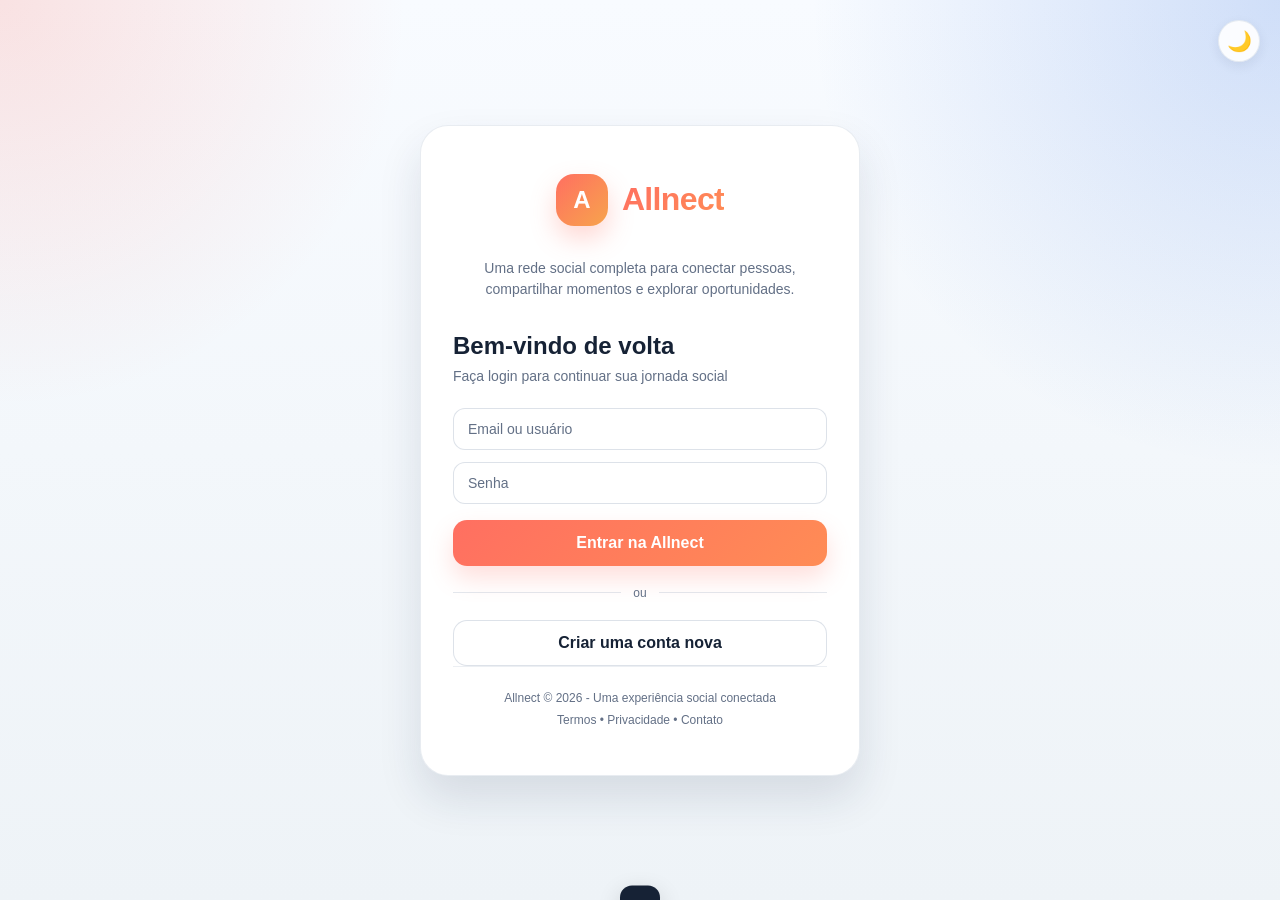
==== commit b5f0b66a: "Add authentication check to index.html - redirect to login if not authenticated" ====
--- a/index.html
+++ b/index.html
@@ -1,6808 +1,1325 @@
-<!DOCTYPE html>
-<html lang="pt-BR">
-<head>
-  <meta charset="UTF-8" />
-  <meta name="viewport" content="width=device-width, initial-scale=1.0" />
-  <title>Minha Rede - Preview Interativo</title>
-  <style>
-    :root {
-      --bg: #eef3f7;
-      --bg-strong: #dfe8f2;
-      --card: rgba(255, 255, 255, 0.9);
-      --card-solid: #ffffff;
-      --text: #162235;
-      --muted: #637086;
-      --line: rgba(102, 125, 156, 0.18);
-      --brand: #ff6f61;
-      --brand-dark: #ef5b4d;
-      --blue: #2d6cdf;
-      --blue-dark: #1f57ba;
-      --green: #18936d;
-      --gold: #f4b942;
-      --shadow: 0 22px 44px rgba(25, 42, 70, 0.12);
-      --soft-shadow: 0 14px 30px rgba(25, 42, 70, 0.08);
-      --radius-xl: 28px;
-      --radius-lg: 22px;
-      --radius-md: 16px;
-      --radius-sm: 12px;
-    }
-
-    * {
-      box-sizing: border-box;
-    }
-
-    html {
-      scroll-behavior: smooth;
-    }
-
-    body {
-      margin: 0;
-      min-height: 100vh;
-      color: var(--text);
-      font-family: "Trebuchet MS", "Segoe UI", sans-serif;
-      background:
-        radial-gradient(circle at top left, rgba(255, 111, 97, 0.18), transparent 26%),
-        radial-gradient(circle at top right, rgba(45, 108, 223, 0.2), transparent 30%),
-        linear-gradient(180deg, #f8fbff 0%, var(--bg) 100%);
-    }
-
-    body[data-theme="blackout"] {
-      --bg: #0b1016;
-      --bg-strong: #111824;
-      --card: rgba(16, 22, 32, 0.9);
-      --card-solid: #141b26;
-      --text: #edf3ff;
-      --muted: #9caec7;
-      --line: rgba(133, 153, 186, 0.2);
-      --shadow: 0 24px 48px rgba(2, 6, 12, 0.42);
-      --soft-shadow: 0 14px 30px rgba(2, 6, 12, 0.28);
-      background:
-        radial-gradient(circle at top left, rgba(255, 111, 97, 0.12), transparent 22%),
-        radial-gradient(circle at top right, rgba(45, 108, 223, 0.16), transparent 28%),
-        linear-gradient(180deg, #0a0f15 0%, #0f1722 100%);
-    }
-
-    body[data-theme="blackout"] .topbar,
-    body[data-theme="blackout"] .search-box,
-    body[data-theme="blackout"] .search-result-item,
-    body[data-theme="blackout"] .composer-form textarea,
-    body[data-theme="blackout"] .inline-input,
-    body[data-theme="blackout"] .inline-textarea,
-    body[data-theme="blackout"] .story,
-    body[data-theme="blackout"] .post-card,
-    body[data-theme="blackout"] .product-card,
-    body[data-theme="blackout"] .friend-card,
-    body[data-theme="blackout"] .notification-item,
-    body[data-theme="blackout"] .chat-person,
-    body[data-theme="blackout"] .chat-message,
-    body[data-theme="blackout"] .chat-form,
-    body[data-theme="blackout"] .chat-sidebar,
-    body[data-theme="blackout"] .chat-main,
-    body[data-theme="blackout"] .chat-search,
-    body[data-theme="blackout"] .drawer,
-    body[data-theme="blackout"] .chat-drawer,
-    body[data-theme="blackout"] .modal,
-    body[data-theme="blackout"] .profile-kpi,
-    body[data-theme="blackout"] .profile-list-item,
-    body[data-theme="blackout"] .detail-item,
-    body[data-theme="blackout"] .switch-row,
-    body[data-theme="blackout"] .admin-stat-card,
-    body[data-theme="blackout"] .reel-side-card,
-    body[data-theme="blackout"] .chat-emoji-panel {
-      background: rgba(16, 22, 32, 0.96);
-      border-color: rgba(133, 153, 186, 0.18);
-      color: var(--text);
-    }
-
-    body[data-theme="blackout"] .card,
-    body[data-theme="blackout"] .search-group,
-    body[data-theme="blackout"] .profile-section,
-    body[data-theme="blackout"] .comment-item,
-    body[data-theme="blackout"] .profile-stat,
-    body[data-theme="blackout"] .trending-item,
-    body[data-theme="blackout"] .marketplace-page-hero,
-    body[data-theme="blackout"] .marketplace-sidebar-panel,
-    body[data-theme="blackout"] .marketplace-main-panel,
-    body[data-theme="blackout"] .marketplace-page-card,
-    body[data-theme="blackout"] .marketplace-hero-stat,
-    body[data-theme="blackout"] .marketplace-highlight,
-    body[data-theme="blackout"] .marketplace-empty {
-      background: rgba(16, 22, 32, 0.9);
-      border-color: rgba(133, 153, 186, 0.18);
-    }
-
-    body[data-theme="blackout"] .button-outline,
-    body[data-theme="blackout"] .button-soft,
-    body[data-theme="blackout"] .chip,
-    body[data-theme="blackout"] .action-button,
-    body[data-theme="blackout"] .composer-tool,
-    body[data-theme="blackout"] .marketplace-chip,
-    body[data-theme="blackout"] .chat-icon-button,
-    body[data-theme="blackout"] .chat-emoji-button,
-    body[data-theme="blackout"] .chat-emoji-option,
-    body[data-theme="blackout"] .reaction-option {
-      background: rgba(29, 40, 58, 0.92);
-      border-color: rgba(133, 153, 186, 0.18);
-      color: var(--text);
-    }
-
-    body[data-theme="blackout"] .nav-pill {
-      background: rgba(var(--nav-rgb, 45, 108, 223), 0.12);
-      border-color: rgba(var(--nav-rgb, 45, 108, 223), 0.2);
-      color: var(--nav-accent, #8fb8ff);
-      box-shadow: 0 10px 22px rgba(5, 10, 18, 0.22);
-    }
-
-    body[data-theme="blackout"] .nav-pill:hover,
-    body[data-theme="blackout"] .nav-pill[data-active="true"],
-    body[data-theme="blackout"] .button-soft:hover,
-    body[data-theme="blackout"] .button-outline:hover,
-    body[data-theme="blackout"] .action-button:hover,
-    body[data-theme="blackout"] .composer-tool[data-active="true"],
-    body[data-theme="blackout"] .chip[data-active="true"],
-    body[data-theme="blackout"] .chat-tab[data-active="true"] {
-      background: rgba(var(--nav-rgb, 45, 108, 223), 0.22);
-      border-color: rgba(var(--nav-rgb, 45, 108, 223), 0.36);
-      color: #f5f8ff;
-    }
-
-    body[data-theme="blackout"] .reaction-bar,
-    body[data-theme="blackout"] .chat-shell,
-    body[data-theme="blackout"] .chat-tabs,
-    body[data-theme="blackout"] .chat-messages,
-    body[data-theme="blackout"] .profile-banner,
-    body[data-theme="blackout"] .story-banner,
-    body[data-theme="blackout"] .product-preview,
-    body[data-theme="blackout"] .profile-cover,
-    body[data-theme="blackout"] .post-image,
-    body[data-theme="blackout"] .product-card img {
-      background: linear-gradient(135deg, rgba(19, 28, 42, 0.98), rgba(26, 38, 56, 0.96));
-      border-color: rgba(133, 153, 186, 0.18);
-    }
-
-    body[data-theme="blackout"] .chat-tab {
-      background: rgba(20, 28, 40, 0.9);
-      border-color: rgba(133, 153, 186, 0.16);
-    }
-
-    body[data-theme="blackout"] .chat-search-input {
-      background: transparent;
-      color: var(--text);
-    }
-
-    body[data-theme="blackout"] .marketplace-toolbar select {
-      background: rgba(29, 40, 58, 0.92);
-      border-color: rgba(133, 153, 186, 0.18);
-      color: var(--text);
-    }
-
-    body[data-theme="blackout"] .chat-search-icon,
-    body[data-theme="blackout"] .chat-message-status {
-      color: #9dc0ff;
-    }
-
-    body[data-theme="blackout"] .chat-tab p,
-    body[data-theme="blackout"] .post-time,
-    body[data-theme="blackout"] .post-stats,
-    body[data-theme="blackout"] .reaction-note,
-    body[data-theme="blackout"] .empty-card,
-    body[data-theme="blackout"] .admin-stat-card span {
-      color: var(--muted);
-    }
-
-    body[data-theme="blackout"] .post-tag {
-      background: rgba(29, 40, 58, 0.94);
-      color: #bcd4ff;
-    }
-
-    body[data-theme="blackout"] .search-icon {
-      background: rgba(45, 108, 223, 0.18);
-      color: #8fb8ff;
-    }
-
-    body[data-theme="blackout"] .story.story-create {
-      background:
-        linear-gradient(180deg, rgba(45, 108, 223, 0.12), rgba(255, 111, 97, 0.12)),
-        rgba(16, 22, 32, 0.96);
-      border-color: rgba(72, 124, 218, 0.3);
-    }
-
-    body[data-theme="blackout"] .story-create-badge {
-      border-color: rgba(16, 22, 32, 0.96);
-    }
-
-    body[data-theme="blackout"] .detail-item a {
-      color: #9dc0ff;
-    }
-
-    body[data-theme="blackout"] .small-copy,
-    body[data-theme="blackout"] .search-result-item p,
-    body[data-theme="blackout"] .story-meta,
-    body[data-theme="blackout"] .story-status-preview,
-    body[data-theme="blackout"] .product-meta,
-    body[data-theme="blackout"] .friend-subtitle,
-    body[data-theme="blackout"] .trending-item p,
-    body[data-theme="blackout"] .profile-summary p,
-    body[data-theme="blackout"] .detail-item span,
-    body[data-theme="blackout"] .switch-row span,
-    body[data-theme="blackout"] .notification-time,
-    body[data-theme="blackout"] .chat-person p,
-    body[data-theme="blackout"] .comment-item span {
-      color: var(--muted);
-    }
-
-    body[data-theme="blackout"] .trending-item:hover {
-      background: rgba(29, 40, 58, 0.94);
-      border-color: rgba(45, 108, 223, 0.3);
-    }
-
-    button,
-    input,
-    textarea {
-      font: inherit;
-    }
-
-    button {
-      border: 0;
-      background: none;
-      cursor: pointer;
-      color: inherit;
-    }
-
-    img {
-      max-width: 100%;
-      display: block;
-    }
-
-    .hidden {
-      display: none !important;
-    }
-
-    .topbar {
-      position: sticky;
-      top: 0;
-      z-index: 30;
-      backdrop-filter: blur(16px);
-      background: rgba(248, 251, 255, 0.9);
-      border-bottom: 1px solid rgba(112, 137, 170, 0.18);
-    }
-
-    .topbar-inner {
-      max-width: 1240px;
-      margin: 0 auto;
-      padding: 18px 18px;
-      display: grid;
-      grid-template-columns: minmax(0, 1fr) auto;
-      gap: 18px;
-      align-items: center;
-    }
-
-    .brand-box {
-      display: flex;
-      align-items: center;
-      gap: 14px;
-      min-width: 0;
-    }
-
-    .brand-mark {
-      width: 52px;
-      height: 52px;
-      border-radius: 18px;
-      display: grid;
-      place-items: center;
-      color: #fff;
-      font-size: 20px;
-      font-weight: 800;
-      background: linear-gradient(135deg, var(--brand), #f7a44c);
-      box-shadow: 0 12px 26px rgba(255, 111, 97, 0.28);
-    }
-
-    button.brand-mark {
-      padding: 0;
-      flex-shrink: 0;
-    }
-
-    .search-box {
-      display: flex;
-      align-items: center;
-      gap: 10px;
-      padding: 12px 16px;
-      background: rgba(255, 255, 255, 0.92);
-      border: 1px solid rgba(112, 137, 170, 0.18);
-      border-radius: 999px;
-      box-shadow: var(--soft-shadow);
-      flex: 1 1 auto;
-      min-width: 0;
-    }
-
-    .search-icon {
-      width: 34px;
-      height: 34px;
-      border-radius: 50%;
-      display: grid;
-      place-items: center;
-      color: var(--blue);
-      background: rgba(45, 108, 223, 0.1);
-      flex-shrink: 0;
-      font-weight: 700;
-    }
-
-    .search-box input {
-      width: 100%;
-      border: 0;
-      background: transparent;
-      outline: 0;
-      color: var(--text);
-      font-size: 15px;
-    }
-
-    .search-results-card {
-      margin-bottom: 22px;
-    }
-
-    .search-results-grid {
-      display: grid;
-      grid-template-columns: repeat(2, minmax(0, 1fr));
-      gap: 14px;
-    }
-
-    .search-group {
-      padding: 16px;
-      border-radius: 20px;
-      background: rgba(240, 245, 250, 0.58);
-      border: 1px solid rgba(102, 125, 156, 0.12);
-    }
-
-    .search-group h4 {
-      margin: 0 0 10px;
-      font-size: 16px;
-    }
-
-    .search-list {
-      display: grid;
-      gap: 10px;
-    }
-
-    .search-result-item {
-      width: 100%;
-      padding: 12px;
-      border-radius: 16px;
-      border: 1px solid rgba(102, 125, 156, 0.12);
-      background: rgba(255, 255, 255, 0.98);
-      text-align: left;
-    }
-
-    .search-result-top {
-      display: flex;
-      align-items: center;
-      gap: 10px;
-      margin-bottom: 6px;
-    }
-
-    .search-result-avatar {
-      width: 38px;
-      height: 38px;
-      border-radius: 50%;
-      object-fit: cover;
-      flex-shrink: 0;
-    }
-
-    .search-result-item strong {
-      display: block;
-      margin-bottom: 4px;
-    }
-
-    .search-result-item p {
-      margin: 0;
-      color: var(--muted);
-      font-size: 13px;
-      line-height: 1.45;
-    }
-
-    .nav-row {
-      display: flex;
-      justify-content: flex-end;
-      flex-wrap: wrap;
-      gap: 8px;
-    }
-
-    .nav-pill {
-      --nav-accent: #ff8359;
-      --nav-rgb: 255, 131, 89;
-      position: relative;
-      display: inline-flex;
-      align-items: center;
-      justify-content: center;
-      width: 42px;
-      height: 42px;
-      padding: 0;
-      border-radius: 15px;
-      background: linear-gradient(180deg, rgba(var(--nav-rgb), 0.12), rgba(var(--nav-rgb), 0.08));
-      border: 1px solid rgba(var(--nav-rgb), 0.18);
-      color: var(--nav-accent);
-      box-shadow: 0 12px 24px rgba(var(--nav-rgb), 0.1);
-      transition: transform 0.2s ease, border-color 0.2s ease, background 0.2s ease, box-shadow 0.2s ease;
-    }
-
-    .nav-pill:hover,
-    .nav-pill[data-active="true"] {
-      transform: translateY(-1px);
-      border-color: rgba(var(--nav-rgb), 0.3);
-      background: linear-gradient(180deg, rgba(var(--nav-rgb), 0.2), rgba(var(--nav-rgb), 0.12));
-      box-shadow: 0 14px 28px rgba(var(--nav-rgb), 0.18);
-    }
-
-    .nav-pill strong {
-      display: inline-flex;
-      align-items: center;
-      justify-content: center;
-      width: 19px;
-      height: 19px;
-      font-size: 18px;
-      line-height: 1;
-    }
-
-    .nav-pill svg {
-      width: 18px;
-      height: 18px;
-      stroke: currentColor;
-      fill: none;
-      stroke-width: 2;
-      stroke-linecap: round;
-      stroke-linejoin: round;
-    }
-
-    .nav-pill[data-action="go-home"] {
-      --nav-accent: #ff7d5c;
-      --nav-rgb: 255, 125, 92;
-    }
-
-    .nav-pill[data-action="open-friends"] {
-      --nav-accent: #2d8cff;
-      --nav-rgb: 45, 140, 255;
-    }
-
-    .nav-pill[data-action="open-reels"] {
-      --nav-accent: #ff4fb0;
-      --nav-rgb: 255, 79, 176;
-    }
-
-    .nav-pill[data-action="open-marketplace"] {
-      --nav-accent: #19b889;
-      --nav-rgb: 25, 184, 137;
-    }
-
-    .nav-pill[data-action="toggle-notifications"] {
-      --nav-accent: #ff9f43;
-      --nav-rgb: 255, 159, 67;
-    }
-
-    .nav-pill[data-action="toggle-chat"] {
-      --nav-accent: #5b8cff;
-      --nav-rgb: 91, 140, 255;
-    }
-
-    .nav-pill[data-action="open-admin"] {
-      --nav-accent: #8c6cff;
-      --nav-rgb: 140, 108, 255;
-    }
-
-    .nav-pill[data-action="open-profile"] {
-      --nav-accent: #5f9bff;
-      --nav-rgb: 95, 155, 255;
-    }
-
-    .badge {
-      min-width: 22px;
-      height: 22px;
-      padding: 0 6px;
-      border-radius: 999px;
-      display: inline-flex;
-      align-items: center;
-      justify-content: center;
-      background: var(--brand);
-      color: #fff;
-      font-size: 12px;
-      font-weight: 700;
-    }
-
-    .shell {
-      max-width: 1240px;
-      margin: 0 auto;
-      padding: 24px 18px 48px;
-    }
-
-    .hero-card {
-      display: grid;
-      grid-template-columns: 1.2fr 0.8fr;
-      gap: 16px;
-      align-items: center;
-      padding: 22px;
-      margin-bottom: 22px;
-      border-radius: var(--radius-xl);
-      background:
-        linear-gradient(135deg, rgba(255, 111, 97, 0.94), rgba(45, 108, 223, 0.92));
-      color: #fff;
-      box-shadow: 0 24px 40px rgba(45, 108, 223, 0.2);
-    }
-
-    .hero-copy h2 {
-      margin: 0 0 8px;
-      font-size: 34px;
-      line-height: 1;
-      letter-spacing: -0.04em;
-    }
-
-    .hero-copy p {
-      margin: 0;
-      max-width: 560px;
-      color: rgba(255, 255, 255, 0.9);
-    }
-
-    .hero-metrics {
-      display: grid;
-      grid-template-columns: repeat(3, minmax(0, 1fr));
-      gap: 12px;
-    }
-
-    .metric {
-      padding: 16px;
-      border-radius: 18px;
-      background: rgba(255, 255, 255, 0.16);
-      border: 1px solid rgba(255, 255, 255, 0.18);
-      backdrop-filter: blur(6px);
-    }
-
-    .metric-value {
-      font-size: 26px;
-      font-weight: 800;
-      line-height: 1;
-      margin-bottom: 6px;
-    }
-
-    .metric-label {
-      color: rgba(255, 255, 255, 0.9);
-      font-size: 13px;
-    }
-
-    .layout {
-      display: grid;
-      grid-template-columns: minmax(0, 1.7fr) minmax(280px, 360px);
-      gap: 24px;
-      align-items: start;
-    }
-
-    .card {
-      position: relative;
-      background: var(--card);
-      border: 1px solid rgba(112, 137, 170, 0.16);
-      border-radius: var(--radius-xl);
-      box-shadow: var(--shadow);
-      overflow: hidden;
-      backdrop-filter: blur(12px);
-    }
-
-    .card-pad {
-      padding: 20px;
-    }
-
-    .card-title-row {
-      display: flex;
-      align-items: center;
-      justify-content: space-between;
-      gap: 12px;
-      margin-bottom: 16px;
-    }
-
-    .card-title-row h3 {
-      margin: 0;
-      font-size: 19px;
-    }
-
-    .small-copy {
-      color: var(--muted);
-      font-size: 13px;
-    }
-
-    .composer-card {
-      margin-bottom: 20px;
-      transition: box-shadow 0.2s ease, transform 0.2s ease;
-    }
-
-    .composer-card.is-focused {
-      transform: translateY(-1px);
-      box-shadow: 0 26px 48px rgba(255, 111, 97, 0.12);
-    }
-
-    .composer-top {
-      display: flex;
-      gap: 14px;
-      align-items: center;
-      margin-bottom: 14px;
-    }
-
-    .avatar {
-      width: 46px;
-      height: 46px;
-      border-radius: 50%;
-      object-fit: cover;
-      flex-shrink: 0;
-      background: linear-gradient(135deg, #f7b55f, #ff6f61);
-    }
-
-    .composer-meta strong,
-    .post-author strong,
-    .friend-name,
-    .product-name {
-      display: block;
-      font-size: 15px;
-    }
-
-    .name-with-badge {
-      display: inline-flex;
-      align-items: center;
-      gap: 8px;
-      flex-wrap: wrap;
-    }
-
-    .profile-link-button {
-      display: inline-flex;
-      align-items: center;
-      padding: 0;
-      border: 0;
-      background: transparent;
-      color: inherit;
-      font: inherit;
-      text-align: left;
-      cursor: pointer;
-      transition: opacity 0.18s ease;
-    }
-
-    .profile-link-button:hover {
-      opacity: 0.78;
-    }
-
-    .verified-badge {
-      display: inline-flex;
-      align-items: center;
-      justify-content: center;
-      width: 16px;
-      height: 16px;
-      background: #0095f6;
-      color: #fff;
-      font-size: 9px;
-      font-weight: 900;
-      line-height: 1;
-      clip-path: polygon(50% 0%, 64% 8%, 78% 4%, 88% 16%, 98% 28%, 94% 42%, 100% 50%, 94% 58%, 98% 72%, 88% 84%, 78% 96%, 64% 92%, 50% 100%, 36% 92%, 22% 96%, 12% 84%, 2% 72%, 6% 58%, 0% 50%, 6% 42%, 2% 28%, 12% 16%, 22% 4%, 36% 8%);
-      box-shadow: 0 4px 10px rgba(0, 149, 246, 0.24);
-      transform: translateY(-1px);
-    }
-
-    .composer-meta span,
-    .post-author span {
-      color: var(--muted);
-      font-size: 13px;
-    }
-
-    .composer-form textarea,
-    .inline-input,
-    .inline-textarea {
-      width: 100%;
-      border: 1px solid rgba(102, 125, 156, 0.22);
-      border-radius: 18px;
-      outline: 0;
-      padding: 14px 16px;
-      background: rgba(255, 255, 255, 0.96);
-      color: var(--text);
-      resize: vertical;
-      transition: border-color 0.2s ease, box-shadow 0.2s ease;
-    }
-
-    .composer-form textarea {
-      min-height: 120px;
-      margin-bottom: 12px;
-    }
-
-    .composer-form textarea:focus,
-    .inline-input:focus,
-    .inline-textarea:focus {
-      border-color: rgba(255, 111, 97, 0.46);
-      box-shadow: 0 0 0 4px rgba(255, 111, 97, 0.09);
-    }
-
-    .composer-toolbar {
-      display: flex;
-      flex-wrap: wrap;
-      gap: 10px;
-      margin-bottom: 12px;
-    }
-
-    .composer-tool {
-      min-height: 42px;
-      padding: 0 14px;
-      border-radius: 14px;
-      background: rgba(240, 245, 250, 0.92);
-      color: var(--text);
-      border: 1px solid rgba(102, 125, 156, 0.14);
-      transition: transform 0.2s ease, background 0.2s ease, border-color 0.2s ease;
-    }
-
-    .composer-tool[data-active="true"] {
-      background: rgba(255, 111, 97, 0.14);
-      border-color: rgba(255, 111, 97, 0.28);
-      color: var(--brand-dark);
-    }
-
-    .composer-extra-panels {
-      display: grid;
-      gap: 10px;
-      margin-bottom: 12px;
-    }
-
-    .composer-extra {
-      display: none;
-    }
-
-    .composer-extra[data-open="true"] {
-      display: block;
-    }
-
-    .composer-actions,
-    .modal-actions,
-    .comment-form {
-      display: flex;
-      flex-wrap: wrap;
-      gap: 10px;
-      align-items: center;
-    }
-
-    .inline-input {
-      min-height: 50px;
-      flex: 1 1 240px;
-    }
-
-    .inline-textarea {
-      min-height: 110px;
-    }
-
-    .button-primary,
-    .button-soft,
-    .button-outline {
-      min-height: 46px;
-      padding: 0 16px;
-      border-radius: 14px;
-      font-weight: 700;
-      transition: transform 0.2s ease, box-shadow 0.2s ease, background 0.2s ease;
-    }
-
-    .button-primary {
-      color: #fff;
-      background: linear-gradient(135deg, var(--brand), #ff8c55);
-      box-shadow: 0 12px 24px rgba(255, 111, 97, 0.22);
-    }
-
-    .button-primary:hover,
-    .button-soft:hover,
-    .button-outline:hover,
-    .action-button:hover,
-    .story:hover,
-    .product-card:hover,
-    .friend-card:hover,
-    .notification-item:hover {
-      transform: translateY(-1px);
-    }
-
-    .button-soft {
-      background: rgba(45, 108, 223, 0.09);
-      color: var(--blue-dark);
-    }
-
-    .button-outline {
-      border: 1px solid rgba(102, 125, 156, 0.22);
-      background: rgba(255, 255, 255, 0.96);
-    }
-
-    .stories-card {
-      margin-bottom: 20px;
-    }
-
-    .reels-card {
-      margin-bottom: 20px;
-    }
-
-    .layout.reels-page {
-      grid-template-columns: 1fr;
-    }
-
-    .reels-card.reels-page-mode {
-      margin-bottom: 0;
-    }
-
-    .reels-card.reels-page-mode .card-pad {
-      padding: 24px;
-    }
-
-    .reels-card.reels-page-mode .reels-list {
-      display: grid;
-      grid-template-columns: repeat(auto-fit, minmax(220px, 1fr));
-      grid-auto-flow: row;
-      gap: 18px;
-      overflow: visible;
-      padding-bottom: 0;
-    }
-
-    .reels-card.reels-page-mode .reel-card {
-      min-height: 420px;
-    }
-
-    .stories-list {
-      display: flex;
-      gap: 14px;
-      overflow-x: auto;
-      padding-bottom: 4px;
-    }
-
-    .stories-list::-webkit-scrollbar {
-      height: 8px;
-    }
-
-    .stories-list::-webkit-scrollbar-thumb {
-      border-radius: 999px;
-      background: rgba(102, 125, 156, 0.25);
-    }
-
-    .story {
-      min-width: 118px;
-      padding: 10px;
-      border-radius: 22px;
-      background: rgba(255, 255, 255, 0.96);
-      border: 1px solid rgba(102, 125, 156, 0.16);
-      text-align: center;
-      box-shadow: var(--soft-shadow);
-      transition: transform 0.2s ease, border-color 0.2s ease;
-    }
-
-    .story[data-viewed="true"] {
-      opacity: 0.74;
-    }
-
-    .story.story-create {
-      border-style: dashed;
-      border-color: rgba(72, 124, 218, 0.34);
-      background:
-        linear-gradient(180deg, rgba(45, 108, 223, 0.08), rgba(255, 111, 97, 0.08)),
-        rgba(255, 255, 255, 0.96);
-    }
-
-    .story-create .story-cover {
-      margin-bottom: 18px;
-      overflow: visible;
-    }
-
-    .story-create .story-cover::after {
-      background: linear-gradient(180deg, rgba(17, 25, 38, 0.06), rgba(17, 25, 38, 0.18));
-    }
-
-    .story-create-photo {
-      position: absolute;
-      inset: 0;
-      width: 100%;
-      height: 100%;
-      object-fit: cover;
-      border-radius: inherit;
-      z-index: 0;
-    }
-
-    .story-create-badge {
-      position: absolute;
-      left: 50%;
-      bottom: -14px;
-      z-index: 3;
-      width: 32px;
-      height: 32px;
-      border-radius: 50%;
-      display: inline-flex;
-      align-items: center;
-      justify-content: center;
-      background: linear-gradient(135deg, var(--blue), #4d8dff);
-      color: #fff;
-      font-size: 22px;
-      font-weight: 700;
-      transform: translateX(-50%);
-      border: 3px solid var(--card-solid);
-      box-shadow: 0 10px 18px rgba(45, 108, 223, 0.28);
-    }
-
-    .story-cover {
-      position: relative;
-      height: 92px;
-      margin-bottom: 10px;
-      border-radius: 18px;
-      overflow: hidden;
-      background-image: var(--story-image);
-      background-size: cover;
-      background-position: center;
-    }
-
-    .story-cover::after {
-      content: "";
-      position: absolute;
-      inset: 0;
-      background: linear-gradient(180deg, rgba(17, 25, 38, 0.08), rgba(17, 25, 38, 0.34));
-    }
-
-    .story-ring {
-      width: 70px;
-      height: 70px;
-      position: absolute;
-      left: 50%;
-      bottom: 8px;
-      z-index: 1;
-      margin: 0;
-      transform: translateX(-50%);
-      padding: 3px;
-      border-radius: 50%;
-      background: linear-gradient(135deg, var(--brand), #f5c257, var(--blue));
-    }
-
-    .story-ring img {
-      width: 100%;
-      height: 100%;
-      border-radius: 50%;
-      object-fit: cover;
-      border: 3px solid #fff;
-    }
-
-    .story-name {
-      font-weight: 700;
-      font-size: 14px;
-      margin-bottom: 4px;
-    }
-
-    .story-status-preview {
-      min-height: 32px;
-      margin-bottom: 6px;
-      color: var(--text);
-      font-size: 11px;
-      line-height: 1.35;
-      display: -webkit-box;
-      -webkit-line-clamp: 2;
-      -webkit-box-orient: vertical;
-      overflow: hidden;
-    }
-
-    .story-meta {
-      color: var(--muted);
-      font-size: 12px;
-    }
-
-    .reels-list {
-      display: grid;
-      grid-auto-flow: column;
-      grid-auto-columns: minmax(188px, 188px);
-      gap: 14px;
-      overflow-x: auto;
-      padding-bottom: 4px;
-    }
-
-    .reels-list::-webkit-scrollbar {
-      height: 8px;
-    }
-
-    .reels-list::-webkit-scrollbar-thumb {
-      border-radius: 999px;
-      background: rgba(102, 125, 156, 0.25);
-    }
-
-    .reel-card {
-      position: relative;
-      min-height: 306px;
-      padding: 14px;
-      border-radius: 28px;
-      overflow: hidden;
-      border: 1px solid rgba(102, 125, 156, 0.16);
-      background: linear-gradient(180deg, rgba(12, 18, 30, 0.08), rgba(12, 18, 30, 0.72));
-      box-shadow: var(--soft-shadow);
-      color: #fff;
-      text-align: left;
-      transition: transform 0.2s ease, border-color 0.2s ease;
-    }
-
-    .reel-card:hover {
-      transform: translateY(-2px);
-      border-color: rgba(24, 119, 242, 0.22);
-    }
-
-    .reel-card::before {
-      content: "";
-      position: absolute;
-      inset: 0;
-      background-image: var(--reel-image);
-      background-size: cover;
-      background-position: center;
-      transform: scale(1.02);
-      z-index: 0;
-    }
-
-    .reel-card::after {
-      content: "";
-      position: absolute;
-      inset: 0;
-      background:
-        linear-gradient(180deg, rgba(11, 17, 28, 0.16), rgba(11, 17, 28, 0.14) 32%, rgba(11, 17, 28, 0.78));
-      z-index: 0;
-    }
-
-    .reel-inner {
-      position: relative;
-      z-index: 1;
-      display: flex;
-      flex-direction: column;
-      justify-content: space-between;
-      min-height: 278px;
-      gap: 14px;
-    }
-
-    .reel-top {
-      display: flex;
-      align-items: center;
-      justify-content: space-between;
-      gap: 10px;
-    }
-
-    .reel-author {
-      display: flex;
-      align-items: center;
-      gap: 10px;
-      min-width: 0;
-    }
-
-    .reel-author .avatar {
-      width: 42px;
-      height: 42px;
-      border: 2px solid rgba(255, 255, 255, 0.92);
-    }
-
-    .reel-author strong,
-    .reel-author span {
-      color: #fff;
-    }
-
-    .reel-author .small-copy {
-      color: rgba(255, 255, 255, 0.82);
-    }
-
-    .reel-badge {
-      display: inline-flex;
-      align-items: center;
-      justify-content: center;
-      min-height: 28px;
-      padding: 0 10px;
-      border-radius: 999px;
-      background: rgba(255, 255, 255, 0.16);
-      font-size: 12px;
-      font-weight: 700;
-      backdrop-filter: blur(8px);
-    }
-
-    .reel-copy {
-      position: relative;
-      z-index: 1;
-    }
-
-    .reel-copy p {
-      margin: 0 0 10px;
-      line-height: 1.5;
-      color: rgba(255, 255, 255, 0.96);
-    }
-
-    .reel-meta {
-      display: flex;
-      gap: 10px;
-      flex-wrap: wrap;
-      color: rgba(255, 255, 255, 0.82);
-      font-size: 12px;
-    }
-
-    .reel-modal {
-      width: min(760px, 100%);
-    }
-
-    .reel-player {
-      display: grid;
-      grid-template-columns: minmax(0, 320px) minmax(0, 1fr);
-      gap: 22px;
-      align-items: stretch;
-    }
-
-    .reel-stage {
-      position: relative;
-      min-height: 560px;
-      border-radius: 28px;
-      overflow: hidden;
-      background-image: var(--reel-image);
-      background-size: cover;
-      background-position: center;
-      box-shadow: var(--soft-shadow);
-    }
-
-    .reel-stage::after {
-      content: "";
-      position: absolute;
-      inset: 0;
-      background:
-        linear-gradient(180deg, rgba(11, 17, 28, 0.08), rgba(11, 17, 28, 0.08) 34%, rgba(11, 17, 28, 0.76));
-    }
-
-    .reel-stage-copy {
-      position: absolute;
-      inset: auto 18px 18px 18px;
-      z-index: 1;
-      color: #fff;
-    }
-
-    .reel-stage-copy p {
-      margin: 0 0 10px;
-      color: rgba(255, 255, 255, 0.95);
-    }
-
-    .reel-stage-bar {
-      width: 100%;
-      height: 4px;
-      margin-bottom: 14px;
-      border-radius: 999px;
-      background: rgba(255, 255, 255, 0.22);
-      overflow: hidden;
-    }
-
-    .reel-stage-bar span {
-      display: block;
-      width: 62%;
-      height: 100%;
-      border-radius: inherit;
-      background: linear-gradient(90deg, #fff, rgba(255, 255, 255, 0.72));
-    }
-
-    .reel-side {
-      display: flex;
-      flex-direction: column;
-      gap: 16px;
-    }
-
-    .reel-side-card {
-      padding: 18px;
-      border-radius: 22px;
-      background: rgba(240, 245, 250, 0.82);
-    }
-
-    .reel-side-card p {
-      margin: 0 0 10px;
-    }
-
-    .reel-side-card p:last-child {
-      margin-bottom: 0;
-    }
-
-    .section-heading {
-      display: flex;
-      align-items: end;
-      justify-content: space-between;
-      gap: 14px;
-      margin-bottom: 12px;
-      padding: 0 2px;
-    }
-
-    .section-heading h3 {
-      margin: 0;
-      font-size: 24px;
-      letter-spacing: -0.03em;
-    }
-
-    .posts-list {
-      display: grid;
-      gap: 18px;
-    }
-
-    .post-card {
-      overflow: hidden;
-    }
-
-    .post-head {
-      display: flex;
-      align-items: center;
-      justify-content: space-between;
-      gap: 14px;
-      padding: 18px 20px 14px;
-    }
-
-    .post-author {
-      display: flex;
-      gap: 12px;
-      align-items: center;
-      min-width: 0;
-    }
-
-    .post-time {
-      color: var(--muted);
-      font-size: 12px;
-      white-space: nowrap;
-    }
-
-    .post-image {
-      aspect-ratio: 16 / 9;
-      width: 100%;
-      object-fit: cover;
-      background: linear-gradient(135deg, #e4edf7, #d5e0f0);
-    }
-
-    .post-body {
-      padding: 18px 20px 20px;
-    }
-
-    .post-content {
-      margin: 0 0 14px;
-      line-height: 1.55;
-    }
-
-    .post-tags {
-      display: flex;
-      flex-wrap: wrap;
-      gap: 8px;
-      margin: 0 0 12px;
-    }
-
-    .post-tag {
-      display: inline-flex;
-      align-items: center;
-      min-height: 32px;
-      padding: 0 12px;
-      border-radius: 999px;
-      background: rgba(240, 245, 250, 0.9);
-      color: var(--blue-dark);
-      font-size: 12px;
-      font-weight: 700;
-    }
-
-    .post-stats {
-      display: flex;
-      flex-wrap: wrap;
-      gap: 14px;
-      margin-bottom: 14px;
-      color: var(--muted);
-      font-size: 13px;
-    }
-
-    .post-actions {
-      display: flex;
-      flex-wrap: wrap;
-      gap: 10px;
-      margin-bottom: 14px;
-    }
-
-    .action-button {
-      display: inline-flex;
-      align-items: center;
-      justify-content: center;
-      gap: 8px;
-      min-height: 42px;
-      padding: 0 14px;
-      border-radius: 14px;
-      background: rgba(240, 245, 250, 0.92);
-      color: var(--text);
-      transition: transform 0.2s ease, background 0.2s ease, color 0.2s ease;
-    }
-
-    .action-button[data-active="true"] {
-      background: rgba(255, 111, 97, 0.14);
-      color: var(--brand-dark);
-    }
-
-    .reaction-wrap {
-      position: relative;
-    }
-
-    .reaction-bar {
-      position: absolute;
-      left: 0;
-      bottom: calc(100% + 8px);
-      z-index: 8;
-      display: flex;
-      gap: 8px;
-      padding: 8px;
-      border-radius: 18px;
-      background: rgba(255, 255, 255, 0.98);
-      border: 1px solid rgba(102, 125, 156, 0.12);
-      box-shadow: var(--soft-shadow);
-    }
-
-    .reaction-option {
-      width: 38px;
-      height: 38px;
-      border-radius: 50%;
-      display: inline-flex;
-      align-items: center;
-      justify-content: center;
-      font-size: 20px;
-      background: rgba(240, 245, 250, 0.92);
-      transition: transform 0.18s ease, background 0.18s ease;
-    }
-
-    .reaction-option:hover,
-    .reaction-option[data-active="true"] {
-      transform: translateY(-2px) scale(1.05);
-      background: rgba(232, 242, 255, 0.96);
-    }
-
-    .reaction-note {
-      margin-bottom: 12px;
-      color: var(--muted);
-      font-size: 13px;
-    }
-
-    .comment-panel {
-      border-top: 1px solid rgba(102, 125, 156, 0.14);
-      padding-top: 14px;
-    }
-
-    .comment-list {
-      display: grid;
-      gap: 10px;
-      margin-bottom: 12px;
-    }
-
-    .comment-item {
-      padding: 12px 14px;
-      border-radius: 14px;
-      background: rgba(240, 245, 250, 0.84);
-    }
-
-    .comment-item strong {
-      margin-right: 6px;
-    }
-
-    .comment-form .inline-input {
-      flex: 1 1 220px;
-    }
-
-    .empty-card {
-      padding: 24px;
-      text-align: center;
-      color: var(--muted);
-    }
-
-    .profile-card,
-    .trending-card,
-    .marketplace-card,
-    .friends-card {
-      margin-bottom: 18px;
-    }
-
-    .profile-head {
-      display: flex;
-      align-items: center;
-      gap: 14px;
-      margin-bottom: 18px;
-    }
-
-    .profile-head .avatar {
-      width: 58px;
-      height: 58px;
-    }
-
-    .profile-summary {
-      margin-bottom: 16px;
-    }
-
-    .profile-summary p {
-      margin: 0 0 8px;
-      color: var(--muted);
-      line-height: 1.55;
-    }
-
-    .profile-grid {
-      display: grid;
-      grid-template-columns: repeat(2, minmax(0, 1fr));
-      gap: 12px;
-    }
-
-    .profile-stat {
-      padding: 14px;
-      border-radius: 18px;
-      background: rgba(240, 245, 250, 0.88);
-    }
-
-    .profile-stat strong {
-      display: block;
-      font-size: 22px;
-      line-height: 1;
-      margin-bottom: 6px;
-    }
-
-    .profile-actions {
-      display: flex;
-      gap: 10px;
-      flex-wrap: wrap;
-      margin-top: 16px;
-    }
-
-    .trending-list {
-      display: grid;
-      gap: 10px;
-    }
-
-    .trending-item {
-      padding: 12px 14px;
-      border-radius: 18px;
-      border: 1px solid rgba(102, 125, 156, 0.12);
-      background: rgba(240, 245, 250, 0.7);
-      text-align: left;
-      transition: transform 0.18s ease, border-color 0.18s ease, background 0.18s ease;
-    }
-
-    .trending-item:hover {
-      transform: translateY(-1px);
-      border-color: rgba(24, 119, 242, 0.22);
-      background: rgba(232, 242, 255, 0.88);
-    }
-
-    .trending-item strong {
-      display: block;
-      margin-bottom: 4px;
-      font-size: 15px;
-    }
-
-    .trending-item p {
-      margin: 0;
-      color: var(--muted);
-      font-size: 13px;
-      line-height: 1.45;
-    }
-
-    .product-list,
-    .friends-list,
-    .notification-list {
-      display: grid;
-      gap: 12px;
-    }
-
-    .product-card,
-    .friend-card,
-    .notification-item {
-      padding: 12px;
-      border-radius: 18px;
-      background: rgba(255, 255, 255, 0.96);
-      border: 1px solid rgba(102, 125, 156, 0.14);
-      box-shadow: var(--soft-shadow);
-      transition: transform 0.2s ease, border-color 0.2s ease;
-    }
-
-    .product-card {
-      display: grid;
-      grid-template-columns: 82px minmax(0, 1fr);
-      gap: 12px;
-      align-items: center;
-    }
-
-    .product-card img {
-      width: 82px;
-      height: 82px;
-      border-radius: 16px;
-      object-fit: cover;
-      background: linear-gradient(135deg, #e4edf7, #d5e0f0);
-    }
-
-    .product-price {
-      color: var(--green);
-      font-weight: 800;
-      margin: 6px 0;
-    }
-
-    .product-meta {
-      color: var(--muted);
-      font-size: 13px;
-      margin-bottom: 8px;
-    }
-
-    .product-actions {
-      display: flex;
-      gap: 8px;
-      flex-wrap: wrap;
-    }
-
-    .product-content {
-      display: flex;
-      flex-direction: column;
-      height: 100%;
-    }
-
-    .product-market-actions {
-      display: grid;
-      grid-template-columns: repeat(3, minmax(0, 1fr));
-      gap: 8px;
-      margin-top: 12px;
-    }
-
-    .product-market-actions .button-soft,
-    .product-market-actions .button-outline {
-      width: 100%;
-      min-height: 40px;
-      padding: 0 10px;
-      justify-content: center;
-      font-size: 12px;
-    }
-
-    .marketplace-page {
-      margin-bottom: 18px;
-    }
-
-    .marketplace-page-shell {
-      display: grid;
-      gap: 18px;
-    }
-
-    .marketplace-page-hero {
-      display: grid;
-      grid-template-columns: minmax(0, 1.2fr) minmax(280px, 0.8fr);
-      gap: 16px;
-      padding: 18px;
-      border-radius: 26px;
-      background:
-        radial-gradient(circle at top left, rgba(24, 119, 242, 0.14), transparent 28%),
-        radial-gradient(circle at bottom right, rgba(255, 111, 97, 0.16), transparent 30%),
-        linear-gradient(135deg, rgba(246, 250, 255, 0.96), rgba(236, 243, 252, 0.94));
-      border: 1px solid rgba(102, 125, 156, 0.12);
-    }
-
-    .marketplace-page-hero h3 {
-      margin: 0 0 10px;
-      font-size: 30px;
-      letter-spacing: -0.04em;
-    }
-
-    .marketplace-page-hero p {
-      margin: 0 0 16px;
-      color: var(--muted);
-      line-height: 1.55;
-    }
-
-    .marketplace-highlight-row {
-      display: flex;
-      gap: 10px;
-      flex-wrap: wrap;
-    }
-
-    .marketplace-highlight {
-      display: inline-flex;
-      align-items: center;
-      min-height: 38px;
-      padding: 0 14px;
-      border-radius: 999px;
-      background: rgba(255, 255, 255, 0.84);
-      border: 1px solid rgba(102, 125, 156, 0.12);
-      font-size: 13px;
-      font-weight: 700;
-    }
-
-    .marketplace-hero-stats {
-      display: grid;
-      grid-template-columns: repeat(2, minmax(0, 1fr));
-      gap: 12px;
-    }
-
-    .marketplace-hero-stat {
-      padding: 16px;
-      border-radius: 22px;
-      background: rgba(255, 255, 255, 0.82);
-      border: 1px solid rgba(102, 125, 156, 0.12);
-      box-shadow: var(--soft-shadow);
-    }
-
-    .marketplace-hero-stat strong {
-      display: block;
-      margin-bottom: 8px;
-      font-size: 26px;
-      line-height: 1;
-    }
-
-    .marketplace-page-layout {
-      display: grid;
-      grid-template-columns: 300px minmax(0, 1fr);
-      gap: 18px;
-      align-items: start;
-    }
-
-    .marketplace-sidebar-panel,
-    .marketplace-main-panel {
-      padding: 18px;
-      border-radius: 24px;
-      background: rgba(255, 255, 255, 0.96);
-      border: 1px solid rgba(102, 125, 156, 0.12);
-      box-shadow: var(--soft-shadow);
-    }
-
-    .marketplace-sidebar-panel h4,
-    .marketplace-main-panel h4 {
-      margin: 0 0 12px;
-      font-size: 18px;
-      letter-spacing: -0.03em;
-    }
-
-    .marketplace-filter-group {
-      display: grid;
-      gap: 10px;
-      margin-bottom: 16px;
-    }
-
-    .marketplace-filter-label {
-      font-size: 12px;
-      font-weight: 700;
-      color: var(--muted);
-      text-transform: uppercase;
-      letter-spacing: 0.06em;
-    }
-
-    .marketplace-filter-grid {
-      display: grid;
-      grid-template-columns: repeat(2, minmax(0, 1fr));
-      gap: 10px;
-    }
-
-    .marketplace-chip-row {
-      display: flex;
-      gap: 8px;
-      flex-wrap: wrap;
-    }
-
-    .marketplace-chip {
-      display: inline-flex;
-      align-items: center;
-      justify-content: center;
-      min-height: 38px;
-      padding: 0 14px;
-      border-radius: 999px;
-      border: 1px solid rgba(102, 125, 156, 0.12);
-      background: rgba(240, 245, 250, 0.92);
-      color: var(--text);
-      font-size: 13px;
-      font-weight: 700;
-      transition: transform 0.18s ease, background 0.18s ease, border-color 0.18s ease;
-    }
-
-    .marketplace-chip:hover,
-    .marketplace-chip[data-active="true"] {
-      transform: translateY(-1px);
-      background: rgba(232, 242, 255, 0.98);
-      border-color: rgba(24, 119, 242, 0.24);
-      color: #1877f2;
-    }
-
-    .marketplace-sidebar-meta {
-      display: grid;
-      gap: 10px;
-    }
-
-    .marketplace-sidebar-meta .detail-item {
-      margin: 0;
-    }
-
-    .marketplace-toolbar {
-      display: grid;
-      grid-template-columns: minmax(0, 1fr) 180px;
-      gap: 12px;
-      align-items: center;
-      margin-bottom: 16px;
-    }
-
-    .marketplace-toolbar .inline-input,
-    .marketplace-toolbar select,
-    .marketplace-filter-grid .inline-input {
-      min-height: 46px;
-    }
-
-    .marketplace-toolbar select {
-      width: 100%;
-      padding: 0 14px;
-      border-radius: 16px;
-      border: 1px solid rgba(102, 125, 156, 0.14);
-      background: rgba(255, 255, 255, 0.96);
-      color: var(--text);
-      outline: none;
-    }
-
-    .marketplace-section-row {
-      display: flex;
-      align-items: center;
-      justify-content: space-between;
-      gap: 12px;
-      margin-bottom: 14px;
-    }
-
-    .marketplace-grid {
-      display: grid;
-      grid-template-columns: repeat(2, minmax(0, 1fr));
-      gap: 14px;
-    }
-
-    .marketplace-page-card {
-      display: grid;
-      gap: 14px;
-      padding: 14px;
-      border-radius: 22px;
-      border: 1px solid rgba(102, 125, 156, 0.14);
-      background: rgba(255, 255, 255, 0.98);
-      box-shadow: var(--soft-shadow);
-    }
-
-    .marketplace-page-card img {
-      width: 100%;
-      aspect-ratio: 1.18 / 1;
-      object-fit: cover;
-      border-radius: 18px;
-      background: linear-gradient(135deg, #e4edf7, #d5e0f0);
-    }
-
-    .marketplace-page-card-head {
-      display: flex;
-      align-items: start;
-      justify-content: space-between;
-      gap: 12px;
-    }
-
-    .marketplace-page-card h5 {
-      margin: 0 0 6px;
-      font-size: 18px;
-      letter-spacing: -0.03em;
-    }
-
-    .marketplace-page-card .product-price {
-      margin: 0 0 6px;
-      font-size: 22px;
-    }
-
-    .marketplace-page-card .product-meta {
-      margin-bottom: 0;
-      line-height: 1.5;
-    }
-
-    .marketplace-page-badge {
-      display: inline-flex;
-      align-items: center;
-      justify-content: center;
-      min-height: 34px;
-      padding: 0 12px;
-      border-radius: 999px;
-      background: rgba(232, 242, 255, 0.98);
-      color: #1877f2;
-      font-size: 12px;
-      font-weight: 800;
-      border: 1px solid rgba(24, 119, 242, 0.16);
-    }
-
-    .marketplace-page-actions {
-      display: grid;
-      grid-template-columns: repeat(2, minmax(0, 1fr));
-      gap: 10px;
-    }
-
-    .marketplace-page-actions .button-soft,
-    .marketplace-page-actions .button-outline,
-    .marketplace-page-actions .button-primary {
-      width: 100%;
-    }
-
-    .marketplace-page-subactions {
-      display: grid;
-      grid-template-columns: repeat(2, minmax(0, 1fr));
-      gap: 10px;
-    }
-
-    .marketplace-empty {
-      padding: 30px 18px;
-      border-radius: 22px;
-      text-align: center;
-      background: rgba(240, 245, 250, 0.72);
-      color: var(--muted);
-    }
-
-    @media (max-width: 980px) {
-      .marketplace-page-hero,
-      .marketplace-page-layout,
-      .marketplace-toolbar {
-        grid-template-columns: 1fr;
-      }
-
-      .marketplace-grid {
-        grid-template-columns: 1fr;
-      }
-    }
-
-    .friend-card {
-      display: grid;
-      gap: 14px;
-    }
-
-    .friend-left {
-      display: flex;
-      align-items: flex-start;
-      gap: 12px;
-      min-width: 0;
-      width: 100%;
-    }
-
-    .friend-left .avatar {
-      width: 50px;
-      height: 50px;
-    }
-
-    .friend-copy {
-      min-width: 0;
-      flex: 1 1 auto;
-    }
-
-    .friend-name {
-      display: inline-flex;
-      align-items: center;
-      gap: 2px;
-      margin-bottom: 4px;
-      max-width: 100%;
-    }
-
-    .friend-name-text {
-      line-height: 1.2;
-    }
-
-    .friend-name .verified-badge {
-      margin-left: -1px;
-      flex-shrink: 0;
-    }
-
-    .friend-subtitle {
-      color: var(--muted);
-      font-size: 13px;
-    }
-
-    .friend-actions {
-      display: grid;
-      grid-template-columns: repeat(3, minmax(0, 1fr));
-      gap: 8px;
-      width: 100%;
-    }
-
-    .friend-actions .button-soft,
-    .friend-actions .chip {
-      width: 100%;
-      min-height: 40px;
-      padding: 0 10px;
-      justify-content: center;
-      font-size: 12px;
-    }
-
-    .chip {
-      display: inline-flex;
-      align-items: center;
-      gap: 8px;
-      min-height: 38px;
-      padding: 0 12px;
-      border-radius: 999px;
-      background: rgba(45, 108, 223, 0.09);
-      color: var(--blue-dark);
-      font-size: 13px;
-      font-weight: 700;
-      white-space: nowrap;
-    }
-
-    .chip[data-active="true"] {
-      background: rgba(24, 147, 109, 0.14);
-      color: var(--green);
-    }
-
-    .drawer {
-      position: fixed;
-      top: 88px;
-      right: 18px;
-      z-index: 50;
-      width: min(380px, calc(100vw - 24px));
-      max-height: calc(100vh - 110px);
-      padding: 18px;
-      overflow: auto;
-      border-radius: 26px;
-      background: rgba(255, 255, 255, 0.96);
-      border: 1px solid rgba(112, 137, 170, 0.18);
-      box-shadow: 0 28px 48px rgba(22, 34, 53, 0.18);
-      backdrop-filter: blur(16px);
-    }
-
-    .chat-drawer {
-      position: fixed;
-      right: 18px;
-      bottom: 18px;
-      z-index: 55;
-      width: min(460px, calc(100vw - 24px));
-      height: min(78vh, 780px);
-      display: grid;
-      grid-template-rows: auto 1fr;
-      border-radius: 30px;
-      background: rgba(255, 255, 255, 0.985);
-      border: 1px solid rgba(112, 137, 170, 0.18);
-      box-shadow: 0 30px 58px rgba(22, 34, 53, 0.2);
-      overflow: hidden;
-      backdrop-filter: blur(18px);
-    }
-
-    .chat-head {
-      display: flex;
-      align-items: center;
-      justify-content: space-between;
-      gap: 14px;
-      padding: 18px 18px 14px;
-      border-bottom: 1px solid rgba(102, 125, 156, 0.12);
-      background:
-        radial-gradient(circle at top right, rgba(24, 119, 242, 0.12), transparent 34%),
-        linear-gradient(180deg, rgba(255, 255, 255, 0.99), rgba(246, 250, 255, 0.96));
-    }
-
-    .chat-head-copy {
-      min-width: 0;
-    }
-
-    .chat-head h3 {
-      margin: 0;
-      font-size: 22px;
-      letter-spacing: -0.03em;
-    }
-
-    .chat-head p {
-      margin: 4px 0 0;
-      color: var(--muted);
-      font-size: 13px;
-    }
-
-    .chat-shell {
-      min-height: 0;
-      display: grid;
-      grid-template-columns: minmax(0, 1fr);
-      background: rgba(248, 251, 255, 0.78);
-    }
-
-    .chat-sidebar {
-      display: grid;
-      grid-template-rows: auto 1fr;
-      min-height: 0;
-      border-bottom: 1px solid rgba(102, 125, 156, 0.1);
-      background: linear-gradient(180deg, rgba(245, 249, 255, 0.94), rgba(239, 245, 252, 0.84));
-    }
-
-    .chat-main {
-      display: grid;
-      grid-template-rows: auto 1fr auto;
-      min-height: 0;
-      background: rgba(255, 255, 255, 0.98);
-    }
-
-    .chat-search {
-      position: relative;
-      padding: 14px 16px 10px;
-      border-bottom: 1px solid rgba(102, 125, 156, 0.1);
-    }
-
-    .chat-search-icon {
-      position: absolute;
-      left: 30px;
-      top: 50%;
-      transform: translateY(-50%);
-      color: var(--muted);
-      font-size: 16px;
-      pointer-events: none;
-    }
-
-    .chat-search-input {
-      width: 100%;
-      min-height: 46px;
-      padding: 0 16px 0 42px;
-      border-radius: 999px;
-      border: 1px solid rgba(102, 125, 156, 0.14);
-      background: rgba(255, 255, 255, 0.96);
-      color: var(--text);
-      outline: none;
-    }
-
-    .chat-search-input:focus {
-      border-color: rgba(24, 119, 242, 0.3);
-      box-shadow: 0 0 0 4px rgba(24, 119, 242, 0.08);
-    }
-
-    .chat-tabs {
-      display: grid;
-      gap: 12px;
-      overflow: auto;
-      padding: 12px 16px 16px;
-      background: transparent;
-    }
-
-    .chat-tab {
-      position: relative;
-      width: 100%;
-      padding: 12px;
-      border-radius: 20px;
-      border: 1px solid rgba(102, 125, 156, 0.1);
-      background: rgba(255, 255, 255, 0.98);
-      box-shadow: 0 10px 24px rgba(22, 34, 53, 0.08);
-      text-align: left;
-      transition: transform 0.18s ease, border-color 0.18s ease, box-shadow 0.18s ease, background 0.18s ease;
-    }
-
-    .chat-tab:hover {
-      transform: translateY(-1px);
-      border-color: rgba(24, 119, 242, 0.18);
-      box-shadow: 0 14px 28px rgba(22, 34, 53, 0.1);
-    }
-
-    .chat-tab[data-active="true"] {
-      border-color: rgba(24, 119, 242, 0.3);
-      background: linear-gradient(180deg, rgba(238, 245, 255, 0.98), rgba(231, 241, 255, 0.98));
-      box-shadow: 0 18px 32px rgba(24, 119, 242, 0.14);
-    }
-
-    .chat-tab-top {
-      display: flex;
-      align-items: center;
-      justify-content: space-between;
-      gap: 10px;
-    }
-
-    .chat-tab-person {
-      display: flex;
-      align-items: center;
-      gap: 10px;
-      min-width: 0;
-      flex: 1 1 auto;
-    }
-
-    .chat-tab-avatar {
-      width: 42px;
-      height: 42px;
-      border-radius: 50%;
-      object-fit: cover;
-      flex-shrink: 0;
-      border: 2px solid rgba(255, 255, 255, 0.95);
-      box-shadow: 0 8px 16px rgba(22, 34, 53, 0.12);
-    }
-
-    .chat-tab-copy {
-      min-width: 0;
-      flex: 1 1 auto;
-    }
-
-    .chat-tab-top strong {
-      display: block;
-      font-size: 14px;
-      line-height: 1.2;
-      white-space: nowrap;
-      overflow: hidden;
-      text-overflow: ellipsis;
-      margin-bottom: 3px;
-    }
-
-    .chat-tab p {
-      margin: 0;
-      color: var(--muted);
-      font-size: 12px;
-      line-height: 1.45;
-      display: -webkit-box;
-      -webkit-line-clamp: 2;
-      -webkit-box-orient: vertical;
-      overflow: hidden;
-    }
-
-    .chat-person {
-      display: grid;
-      grid-template-columns: auto minmax(0, 1fr) auto;
-      align-items: center;
-      gap: 12px;
-      padding: 14px 18px;
-      border-bottom: 1px solid rgba(102, 125, 156, 0.1);
-      background: rgba(255, 255, 255, 0.98);
-    }
-
-    .chat-person .avatar {
-      width: 50px;
-      height: 50px;
-      box-shadow: 0 10px 22px rgba(22, 34, 53, 0.12);
-    }
-
-    .chat-person-copy {
-      min-width: 0;
-    }
-
-    .chat-person-copy strong {
-      display: block;
-      margin-bottom: 3px;
-    }
-
-    .chat-person p {
-      margin: 0;
-      color: var(--muted);
-      font-size: 13px;
-      line-height: 1.45;
-    }
-
-    .chat-status {
-      display: inline-flex;
-      align-items: center;
-      gap: 6px;
-      margin-top: 6px;
-      color: #1877f2;
-      font-size: 12px;
-      font-weight: 700;
-    }
-
-    .chat-status::before {
-      content: "";
-      width: 8px;
-      height: 8px;
-      border-radius: 50%;
-      background: #35c759;
-      box-shadow: 0 0 0 4px rgba(53, 199, 89, 0.14);
-    }
-
-    .chat-header-actions {
-      display: flex;
-      align-items: center;
-      gap: 8px;
-    }
-
-    .chat-icon-button {
-      width: 40px;
-      height: 40px;
-      min-width: 40px;
-      border-radius: 50%;
-      border: 1px solid rgba(102, 125, 156, 0.14);
-      background: rgba(240, 245, 250, 0.98);
-      display: inline-flex;
-      align-items: center;
-      justify-content: center;
-      color: #1877f2;
-      transition: transform 0.18s ease, border-color 0.18s ease, background 0.18s ease;
-    }
-
-    .chat-icon-button:hover {
-      transform: translateY(-1px);
-      border-color: rgba(24, 119, 242, 0.24);
-      background: rgba(232, 242, 255, 0.98);
-    }
-
-    .chat-icon-button svg {
-      width: 18px;
-      height: 18px;
-      stroke: currentColor;
-      stroke-width: 2;
-      fill: none;
-      stroke-linecap: round;
-      stroke-linejoin: round;
-    }
-
-    .chat-messages {
-      padding: 18px;
-      overflow: auto;
-      display: grid;
-      align-content: start;
-      gap: 12px;
-      background:
-        radial-gradient(circle at top right, rgba(24, 119, 242, 0.08), transparent 28%),
-        radial-gradient(circle at bottom left, rgba(255, 111, 97, 0.08), transparent 24%),
-        linear-gradient(180deg, rgba(247, 250, 255, 0.98), rgba(240, 245, 250, 0.98));
-    }
-
-    .chat-empty {
-      display: grid;
-      place-items: center;
-      text-align: center;
-      color: var(--muted);
-      min-height: 180px;
-    }
-
-    .chat-message {
-      max-width: 82%;
-      padding: 12px 14px;
-      border-radius: 12px 20px 20px 20px;
-      background: rgba(255, 255, 255, 0.98);
-      border: 1px solid rgba(102, 125, 156, 0.1);
-      box-shadow: 0 12px 22px rgba(22, 34, 53, 0.08);
-    }
-
-    .chat-message[data-mine="true"] {
-      margin-left: auto;
-      border-radius: 20px 12px 20px 20px;
-      background: linear-gradient(135deg, rgba(24, 119, 242, 0.98), rgba(44, 134, 255, 0.96));
-      color: #fff;
-      border-color: rgba(24, 119, 242, 0.2);
-      box-shadow: 0 16px 26px rgba(24, 119, 242, 0.18);
-    }
-
-    .chat-message p {
-      margin: 0 0 6px;
-      line-height: 1.5;
-    }
-
-    .chat-message span {
-      font-size: 11px;
-      color: inherit;
-      opacity: 0.76;
-    }
-
-    .chat-message-status {
-      display: block;
-      margin-top: 4px;
-      font-size: 11px;
-      text-align: right;
-      color: #1877f2;
-      font-weight: 700;
-      opacity: 0.92;
-    }
-
-    .chat-form {
-      display: flex;
-      align-items: center;
-      gap: 10px;
-      padding: 14px 16px 16px;
-      border-top: 1px solid rgba(102, 125, 156, 0.1);
-      background: rgba(255, 255, 255, 0.99);
-    }
-
-    .chat-emoji-wrap {
-      position: relative;
-      flex-shrink: 0;
-    }
-
-    .chat-emoji-button {
-      width: 46px;
-      height: 46px;
-      min-width: 46px;
-      border-radius: 50%;
-      border: 1px solid rgba(102, 125, 156, 0.14);
-      background: rgba(240, 245, 250, 0.98);
-      display: inline-flex;
-      align-items: center;
-      justify-content: center;
-      font-size: 22px;
-      transition: transform 0.18s ease, border-color 0.18s ease, background 0.18s ease;
-    }
-
-    .chat-emoji-button:hover {
-      transform: translateY(-1px);
-      background: rgba(232, 242, 255, 0.96);
-      border-color: rgba(24, 119, 242, 0.2);
-    }
-
-    .chat-form[data-emoji-open="true"] .chat-emoji-button {
-      background: rgba(232, 242, 255, 0.98);
-      border-color: rgba(24, 119, 242, 0.28);
-    }
-
-    .chat-emoji-panel {
-      position: absolute;
-      left: 0;
-      bottom: calc(100% + 10px);
-      z-index: 10;
-      display: none;
-      grid-template-columns: repeat(6, minmax(0, 1fr));
-      gap: 10px;
-      width: min(320px, calc(100vw - 48px));
-      max-height: 228px;
-      padding: 12px;
-      overflow: auto;
-      border-radius: 20px;
-      border: 1px solid rgba(102, 125, 156, 0.12);
-      background: rgba(255, 255, 255, 0.99);
-      box-shadow: var(--soft-shadow);
-    }
-
-    .chat-form[data-emoji-open="true"] .chat-emoji-panel {
-      display: grid;
-    }
-
-    .chat-emoji-option {
-      width: 42px;
-      height: 42px;
-      border-radius: 16px;
-      display: inline-flex;
-      align-items: center;
-      justify-content: center;
-      font-size: 22px;
-      background: rgba(240, 245, 250, 0.92);
-      transition: transform 0.18s ease, background 0.18s ease;
-    }
-
-    .chat-emoji-option:hover {
-      transform: translateY(-1px) scale(1.04);
-      background: rgba(232, 242, 255, 0.96);
-    }
-
-    .chat-form .inline-input {
-      min-height: 48px;
-      flex: 1 1 auto;
-      border-radius: 999px;
-      background: rgba(240, 245, 250, 0.98);
-      padding-left: 18px;
-      padding-right: 18px;
-    }
-
-    @media (min-width: 1100px) {
-      .chat-drawer {
-        width: min(860px, calc(100vw - 44px));
-      }
-
-      .chat-shell {
-        grid-template-columns: minmax(260px, 300px) minmax(0, 1fr);
-      }
-
-      .chat-sidebar {
-        border-bottom: 0;
-        border-right: 1px solid rgba(102, 125, 156, 0.1);
-      }
-    }
-
-    .drawer-head {
-      display: flex;
-      align-items: center;
-      justify-content: space-between;
-      gap: 12px;
-      margin-bottom: 16px;
-    }
-
-    .drawer-head h3 {
-      margin: 0;
-      font-size: 20px;
-    }
-
-    .notification-item[data-unread="true"] {
-      border-color: rgba(255, 111, 97, 0.34);
-      background: rgba(255, 246, 244, 0.96);
-    }
-
-    .notification-copy {
-      margin: 0 0 6px;
-      line-height: 1.45;
-    }
-
-    .notification-time {
-      color: var(--muted);
-      font-size: 12px;
-    }
-
-    .overlay {
-      position: fixed;
-      inset: 0;
-      z-index: 60;
-      display: flex;
-      align-items: center;
-      justify-content: center;
-      padding: 18px;
-      background: rgba(15, 23, 35, 0.5);
-      backdrop-filter: blur(8px);
-    }
-
-    .modal {
-      width: min(640px, 100%);
-      max-height: calc(100vh - 36px);
-      overflow: auto;
-      border-radius: 30px;
-      background: #fff;
-      box-shadow: 0 30px 52px rgba(15, 23, 35, 0.24);
-    }
-
-    .modal-hero {
-      padding: 28px 28px 18px;
-      background: linear-gradient(135deg, rgba(255, 111, 97, 0.96), rgba(45, 108, 223, 0.9));
-      color: #fff;
-    }
-
-    .modal-wide {
-      width: min(980px, 100%);
-    }
-
-    .modal-hero h3 {
-      margin: 0 0 8px;
-      font-size: 28px;
-      letter-spacing: -0.04em;
-    }
-
-    .modal-body {
-      padding: 24px 28px 28px;
-    }
-
-    .modal-body p {
-      margin-top: 0;
-      color: var(--text);
-      line-height: 1.6;
-    }
-
-    .story-preview {
-      display: grid;
-      grid-template-columns: auto 1fr;
-      gap: 16px;
-      align-items: center;
-      margin-bottom: 18px;
-    }
-
-    .story-preview .avatar {
-      width: 84px;
-      height: 84px;
-      border: 4px solid rgba(255, 255, 255, 0.4);
-    }
-
-    .story-banner,
-    .product-preview {
-      border-radius: 22px;
-      overflow: hidden;
-      background: linear-gradient(135deg, #edf3fb, #dfe8f2);
-      margin-bottom: 18px;
-    }
-
-    .product-preview img {
-      width: 100%;
-      max-height: 320px;
-      object-fit: cover;
-    }
-
-    .field-grid {
-      display: grid;
-      grid-template-columns: repeat(2, minmax(0, 1fr));
-      gap: 12px;
-      margin-bottom: 12px;
-    }
-
-    .field-grid .full {
-      grid-column: 1 / -1;
-    }
-
-    .helper {
-      color: var(--muted);
-      font-size: 13px;
-      margin: 0 0 16px;
-    }
-
-    .profile-banner {
-      display: grid;
-      grid-template-columns: auto 1fr auto;
-      gap: 18px;
-      align-items: center;
-      padding: 18px;
-      border-radius: 24px;
-      background: linear-gradient(135deg, rgba(255, 111, 97, 0.1), rgba(45, 108, 223, 0.12));
-      margin-bottom: 18px;
-    }
-
-    .profile-banner .avatar {
-      width: 88px;
-      height: 88px;
-    }
-
-    .profile-banner h4 {
-      margin: 0 0 6px;
-      font-size: 28px;
-      letter-spacing: -0.03em;
-    }
-
-    .profile-banner p {
-      margin: 0;
-      color: var(--muted);
-    }
-
-    .profile-modal-grid {
-      display: grid;
-      grid-template-columns: 1.15fr 0.85fr;
-      gap: 16px;
-      margin-bottom: 18px;
-    }
-
-    .profile-section {
-      padding: 18px;
-      border-radius: 22px;
-      background: rgba(240, 245, 250, 0.62);
-      border: 1px solid rgba(102, 125, 156, 0.14);
-    }
-
-    .profile-section h4 {
-      margin: 0 0 12px;
-      font-size: 18px;
-    }
-
-    .profile-kpis {
-      display: grid;
-      grid-template-columns: repeat(4, minmax(0, 1fr));
-      gap: 10px;
-      margin-bottom: 18px;
-    }
-
-    .profile-kpi {
-      padding: 14px;
-      border-radius: 18px;
-      background: rgba(255, 255, 255, 0.96);
-      border: 1px solid rgba(102, 125, 156, 0.14);
-      text-align: center;
-    }
-
-    .profile-kpi strong {
-      display: block;
-      font-size: 24px;
-      line-height: 1;
-      margin-bottom: 6px;
-    }
-
-    .profile-list {
-      display: grid;
-      gap: 10px;
-    }
-
-    .profile-list-item {
-      padding: 12px 14px;
-      border-radius: 16px;
-      background: rgba(255, 255, 255, 0.96);
-      border: 1px solid rgba(102, 125, 156, 0.12);
-    }
-
-    .profile-list-item strong {
-      display: block;
-      margin-bottom: 4px;
-    }
-
-    .profile-list-item p {
-      margin: 0;
-      color: var(--muted);
-      line-height: 1.5;
-    }
-
-    .profile-cover {
-      margin-bottom: 18px;
-      border-radius: 24px;
-      overflow: hidden;
-      background: linear-gradient(135deg, #edf3fb, #dfe8f2);
-    }
-
-    .profile-cover img {
-      width: 100%;
-      height: 220px;
-      object-fit: cover;
-    }
-
-    .detail-list,
-    .switch-list {
-      display: grid;
-      gap: 10px;
-    }
-
-    .detail-item,
-    .switch-row {
-      display: flex;
-      align-items: center;
-      justify-content: space-between;
-      gap: 12px;
-      padding: 12px 14px;
-      border-radius: 16px;
-      background: rgba(255, 255, 255, 0.96);
-      border: 1px solid rgba(102, 125, 156, 0.12);
-    }
-
-    .detail-item strong,
-    .switch-row strong {
-      display: block;
-      margin-bottom: 4px;
-    }
-
-    .detail-item span,
-    .switch-row span {
-      color: var(--muted);
-      font-size: 13px;
-      line-height: 1.45;
-    }
-
-    .detail-item a {
-      color: var(--blue-dark);
-      text-decoration: none;
-      word-break: break-all;
-    }
-
-    .detail-item-button {
-      width: 100%;
-      text-align: left;
-      transition: transform 0.18s ease, border-color 0.18s ease, background 0.18s ease;
-    }
-
-    .detail-item-button:hover {
-      transform: translateY(-1px);
-      border-color: rgba(24, 119, 242, 0.22);
-      background: rgba(232, 242, 255, 0.92);
-    }
-
-    .settings-section {
-      margin-bottom: 18px;
-    }
-
-    .settings-section:last-child {
-      margin-bottom: 0;
-    }
-
-    .settings-section h4 {
-      margin: 0 0 10px;
-      font-size: 18px;
-    }
-
-    .settings-section p {
-      margin: 0 0 12px;
-    }
-
-    .checkbox-input {
-      width: 18px;
-      height: 18px;
-      accent-color: #1877f2;
-      flex-shrink: 0;
-    }
-
-    .admin-stat-grid,
-    .admin-action-grid {
-      display: grid;
-      grid-template-columns: repeat(2, minmax(0, 1fr));
-      gap: 12px;
-    }
-
-    .admin-stat-card {
-      padding: 16px;
-      border-radius: 18px;
-      background: rgba(255, 255, 255, 0.96);
-      border: 1px solid rgba(102, 125, 156, 0.12);
-    }
-
-    .admin-stat-card strong {
-      display: block;
-      font-size: 26px;
-      line-height: 1;
-      margin-bottom: 6px;
-    }
-
-    .admin-stat-card span {
-      color: var(--muted);
-      font-size: 13px;
-    }
-
-    .admin-action-grid .button-outline,
-    .admin-action-grid .button-soft,
-    .admin-action-grid .button-primary {
-      width: 100%;
-      justify-content: center;
-    }
-
-    .toast {
-      position: fixed;
-      left: 50%;
-      bottom: 20px;
-      z-index: 70;
-      transform: translateX(-50%) translateY(18px);
-      min-width: min(520px, calc(100vw - 32px));
-      max-width: calc(100vw - 32px);
-      padding: 14px 18px;
-      border-radius: 18px;
-      background: rgba(22, 34, 53, 0.96);
-      color: #fff;
-      box-shadow: 0 18px 30px rgba(22, 34, 53, 0.22);
-      opacity: 0;
-      pointer-events: none;
-      transition: opacity 0.18s ease, transform 0.18s ease;
-      text-align: center;
-    }
-
-    .toast.is-visible {
-      opacity: 1;
-      transform: translateX(-50%) translateY(0);
-    }
-
-    @media (max-width: 1080px) {
-      .layout,
-      .hero-card {
-        grid-template-columns: 1fr;
-      }
-
-      .topbar-inner {
-        grid-template-columns: 1fr;
-      }
-
-      .nav-row {
-        justify-content: flex-start;
-      }
-    }
-
-    @media (max-width: 760px) {
-      .shell {
-        padding-inline: 12px;
-      }
-
-      .topbar-inner {
-        padding-inline: 12px;
-      }
-
-      .hero-copy h2,
-      .section-heading h3,
-      .modal-hero h3 {
-        font-size: 26px;
-      }
-
-      .hero-metrics,
-      .field-grid,
-      .profile-grid,
-      .profile-kpis,
-      .profile-modal-grid,
-      .reel-player,
-      .search-results-grid {
-        grid-template-columns: 1fr;
-      }
-
-      .product-card {
-        grid-template-columns: 1fr;
-      }
-
-      .reel-stage {
-        min-height: 420px;
-      }
-
-      .drawer {
-        top: 74px;
-        right: 12px;
-      }
-    }
-  </style>
-</head>
-<body>
-  <header class="topbar">
-    <div class="topbar-inner">
-      <div class="brand-box">
-        <button class="brand-mark" data-action="go-home" title="Ir para o inicio" aria-label="Ir para o inicio">MR</button>
-        <label class="search-box" for="searchInput">
-          <span class="search-icon">IR</span>
-          <input id="searchInput" type="text" placeholder="Pesquisar pessoas, posts, produtos e comentarios..." />
-        </label>
-      </div>
-
-      <div class="nav-row">
-        <button class="nav-pill" data-action="open-reels" title="Reels" aria-label="Reels">
-          <strong>
-            <svg viewBox="0 0 24 24" aria-hidden="true">
-              <rect x="4" y="4" width="16" height="16" rx="4" />
-              <path d="M9 4v4" />
-              <path d="M15 4v4" />
-              <path d="m11 10 4 2-4 2z" />
-            </svg>
-          </strong>
-        </button>
-        <button class="nav-pill" data-action="open-marketplace" title="Marketplace" aria-label="Marketplace">
-          <strong>
-            <svg viewBox="0 0 24 24" aria-hidden="true">
-              <path d="M5 9.5 6.5 5h11L19 9.5" />
-              <path d="M4.5 9.5h15v9a2 2 0 0 1-2 2h-11a2 2 0 0 1-2-2z" />
-              <path d="M9.5 13h5" />
-            </svg>
-          </strong>
-        </button>
-        <button class="nav-pill" data-action="toggle-notifications" title="Alertas" aria-label="Alertas">
-          <strong>
-            <svg viewBox="0 0 24 24" aria-hidden="true">
-              <path d="M6 9a6 6 0 1 1 12 0v4.5l1.5 3H4.5l1.5-3Z" />
-              <path d="M10 19a2 2 0 0 0 4 0" />
-            </svg>
-          </strong>
-          <span id="alertBadge" class="badge hidden">0</span>
-        </button>
-        <button class="nav-pill" data-action="toggle-chat" title="Chat" aria-label="Chat">
-          <strong>
-            <svg viewBox="0 0 24 24" aria-hidden="true">
-              <path d="M5 6.5A3.5 3.5 0 0 1 8.5 3h7A3.5 3.5 0 0 1 19 6.5v5A3.5 3.5 0 0 1 15.5 15H10l-4 4v-4A3.5 3.5 0 0 1 5 11.5Z" />
-            </svg>
-          </strong>
-          <span id="chatBadge" class="badge hidden">0</span>
-        </button>
-        <button class="nav-pill" data-action="open-admin" title="Admin" aria-label="Admin">
-          <strong>
-            <svg viewBox="0 0 24 24" aria-hidden="true">
-              <path d="M12 4.5 18.5 8v8L12 19.5 5.5 16V8Z" />
-              <path d="M12 4.5V12" />
-              <path d="m18.5 8-6.5 3.9L5.5 8" />
-            </svg>
-          </strong>
-        </button>
-        <button class="nav-pill" data-action="open-profile" title="Perfil" aria-label="Perfil">
-          <strong>
-            <svg viewBox="0 0 24 24" aria-hidden="true">
-              <circle cx="12" cy="8" r="4" />
-              <path d="M4.5 20a7.5 7.5 0 0 1 15 0" />
-            </svg>
-          </strong>
-        </button>
-      </div>
-    </div>
-  </header>
-
-  <div class="shell">
-    <section id="searchResultsSection" class="card search-results-card hidden">
-      <div class="card-pad">
-        <div class="card-title-row">
-          <div>
-            <h3>Resultados da busca</h3>
-            <div id="searchResultsSummary" class="small-copy"></div>
-          </div>
-          <span class="chip">Busca global</span>
-        </div>
-        <div id="searchResultsGrid" class="search-results-grid"></div>
-      </div>
-    </section>
-
-    <main id="mainLayout" class="layout">
-      <section id="mainColumn">
-        <section id="composerCard" class="card composer-card">
-          <div class="card-pad">
-            <div class="card-title-row">
-              <div>
-                <h3>Escreva um novo post</h3>
-                <div class="small-copy">Publique algo agora mesmo e veja o feed atualizar na hora.</div>
-              </div>
-              <span class="chip">Demo pronta</span>
-            </div>
-
-            <div class="composer-top">
-              <img id="currentUserAvatar" class="avatar" src="" alt="Usuario atual" />
-              <div class="composer-meta">
-                <strong id="currentUserName"></strong>
-                <span id="currentUserTagline"></span>
-              </div>
-            </div>
-
-            <form id="composerForm" class="composer-form">
-              <textarea id="composerText" placeholder="O que voce quer compartilhar hoje?"></textarea>
-              <div class="composer-toolbar">
-                <button id="composerFilesButton" type="button" class="composer-tool" data-action="toggle-composer-files">Adicionar arquivos</button>
-                <button id="composerCheckinButton" type="button" class="composer-tool" data-action="toggle-composer-checkin">Check-in</button>
-                <button id="composerFeelingButton" type="button" class="composer-tool" data-action="toggle-composer-feeling">Sentimento / atividade</button>
-              </div>
-              <div class="composer-extra-panels">
-                <div id="composerFilesPanel" class="composer-extra">
-                  <input id="composerAttachment" class="inline-input" type="text" placeholder="Nome do arquivo ou anexo" />
-                </div>
-                <div id="composerCheckinPanel" class="composer-extra">
-                  <input id="composerCheckin" class="inline-input" type="text" placeholder="Onde voce esta?" />
-                </div>
-                <div id="composerFeelingPanel" class="composer-extra">
-                  <input id="composerFeeling" class="inline-input" type="text" placeholder="Ex.: feliz, trabalhando, assistindo..." />
-                </div>
-              </div>
-              <div class="composer-actions">
-                <button type="button" class="button-outline" data-action="clear-composer">Limpar</button>
-                <button type="submit" class="button-primary">Publicar post</button>
-              </div>
-            </form>
-          </div>
-        </section>
-
-        <section id="storiesSection" class="card stories-card">
-          <div class="card-pad">
-            <div class="card-title-row">
-              <div>
-                <h3>Stories</h3>
-                <div id="storiesSummary" class="small-copy"></div>
-              </div>
-              <span class="chip" id="storyChip">Toque para abrir</span>
-            </div>
-            <div id="storiesList" class="stories-list"></div>
-          </div>
-        </section>
-
-        <section id="reelsSection" class="card reels-card">
-          <div class="card-pad">
-            <div class="card-title-row">
-              <div>
-                <h3>Reels</h3>
-                <div id="reelsSummary" class="small-copy"></div>
-              </div>
-              <span class="chip" id="reelsChip">Abrir em destaque</span>
-            </div>
-            <div id="reelsList" class="reels-list"></div>
-          </div>
-        </section>
-
-        <section id="marketplacePageSection" class="card marketplace-page hidden"></section>
-
-        <div id="feedHeading" class="section-heading">
-          <div>
-            <h3 id="feedTitle">Feed principal</h3>
-            <div id="feedSummary" class="small-copy"></div>
-          </div>
-          <button class="button-soft" data-action="focus-composer">Novo conteudo</button>
-        </div>
-
-        <section id="postsList" class="posts-list"></section>
-        <section id="emptyState" class="card empty-card hidden">
-          Nenhum resultado encontrado para essa busca. Tente outro termo ou publique algo novo.
-        </section>
-      </section>
-
-      <aside id="sidebarColumn">
-        <section class="card profile-card">
-          <div class="card-pad">
-            <div class="card-title-row">
-              <div>
-                <h3>Seu resumo</h3>
-                <div class="small-copy">Tudo o que voce fizer aqui atualiza esse painel.</div>
-              </div>
-              <span class="chip" id="profileStatus">Explorando</span>
-            </div>
-
-            <div class="profile-head">
-              <img id="profileAvatar" class="avatar" src="" alt="Perfil" />
-              <div>
-                <strong id="profileName"></strong>
-                <div id="profileSubtitle" class="small-copy"></div>
-              </div>
-            </div>
-
-            <div class="profile-summary">
-              <p id="profileBioPreview"></p>
-              <p id="profileMetaLine" class="small-copy"></p>
-            </div>
-
-            <div class="profile-grid">
-              <div class="profile-stat">
-                <strong id="statPosts">0</strong>
-                <span class="small-copy">Posts no feed</span>
-              </div>
-              <div class="profile-stat">
-                <strong id="statLikes">0</strong>
-                <span class="small-copy">Curtidas dadas</span>
-              </div>
-              <div class="profile-stat">
-                <strong id="statFriends">0</strong>
-                <span class="small-copy">Amigos adicionados</span>
-              </div>
-              <div class="profile-stat">
-                <strong id="statStories">0</strong>
-                <span class="small-copy">Stories vistos</span>
-              </div>
-            </div>
-
-            <div class="profile-actions">
-              <button class="button-outline" data-action="open-profile-settings">Configurar perfil</button>
-              <button class="button-primary" data-action="open-profile">Ver perfil completo</button>
-            </div>
-          </div>
-        </section>
-
-        <section class="card trending-card">
-          <div class="card-pad">
-            <div class="card-title-row">
-              <div>
-                <h3>Assuntos em alta</h3>
-                <div id="trendingSummary" class="small-copy"></div>
-              </div>
-              <span class="chip" id="trendingChip">Em movimento</span>
-            </div>
-            <div id="trendingList" class="trending-list"></div>
-          </div>
-        </section>
-
-        <section id="marketplaceSection" class="card marketplace-card">
-          <div class="card-pad">
-            <div class="card-title-row">
-              <div>
-                <h3>Marketplace</h3>
-                <div id="productsSummary" class="small-copy"></div>
-              </div>
-              <button class="button-primary" data-action="open-sell-modal">Vender</button>
-            </div>
-            <div id="productsList" class="product-list"></div>
-          </div>
-        </section>
-
-        <section id="friendsSection" class="card friends-card">
-          <div class="card-pad">
-            <div class="card-title-row">
-              <div>
-                <h3>Sugestoes de amizade</h3>
-                <div id="friendsSummary" class="small-copy"></div>
-              </div>
-              <span class="chip" id="friendsChip">Conecte-se</span>
-            </div>
-            <div id="friendsList" class="friends-list"></div>
-          </div>
-        </section>
-      </aside>
-    </main>
-  </div>
-
-  <div id="notificationsDrawer" class="drawer hidden"></div>
-  <div id="chatDrawer" class="chat-drawer hidden"></div>
-  <div id="modalLayer" class="overlay hidden"></div>
-  <div id="toast" class="toast" role="status" aria-live="polite"></div>
-
-  <script>
-    (function () {
-      const STORAGE_KEY = "minha-rede-preview-v2";
-      const fallbackImages = [
-        "https://images.unsplash.com/photo-1507525428034-b723cf961d3e?auto=format&fit=crop&w=1200&q=80",
-        "https://images.unsplash.com/photo-1492724441997-5dc865305da7?auto=format&fit=crop&w=1200&q=80",
-        "https://images.unsplash.com/photo-1517841905240-472988babdf9?auto=format&fit=crop&w=1200&q=80",
-        "https://images.unsplash.com/photo-1494790108377-be9c29b29330?auto=format&fit=crop&w=1200&q=80"
-      ];
-      const peopleProfiles = {
-        "joao-silva": {
-          id: "joao-silva",
-          name: "Joao Silva",
-          avatar: "https://i.pravatar.cc/150?img=3",
-          verified: true,
-          tagline: "Criador de conteudo e amante de praia.",
-          bio: "Fotografo amador, surfista de fim de semana e sempre atras de bons lugares para registrar.",
-          location: "Sao Paulo, Brasil",
-          work: "Criador de conteudo",
-          website: "https://minharede.demo/joao",
-          coverImage: "https://images.unsplash.com/photo-1500375592092-40eb2168fd21?auto=format&fit=crop&w=1600&q=80"
-        },
-        "maria-souza": {
-          id: "maria-souza",
-          name: "Maria Souza",
-          avatar: "https://i.pravatar.cc/150?img=5",
-          verified: true,
-          tagline: "Projetos, estrategia e rotina criativa.",
-          bio: "Construo produtos digitais, organizo ideias e adoro compartilhar bastidores do processo.",
-          location: "Campinas, Brasil",
-          work: "Product Designer",
-          website: "https://minharede.demo/maria",
-          coverImage: "https://images.unsplash.com/photo-1497366811353-6870744d04b2?auto=format&fit=crop&w=1600&q=80"
-        },
-        "carlos-oliveira": {
-          id: "carlos-oliveira",
-          name: "Carlos Oliveira",
-          avatar: "https://i.pravatar.cc/150?img=8",
-          verified: false,
-          tagline: "Pedalando por ai e registrando a cidade.",
-          bio: "Curto trilhas urbanas, cafes pequenos e grupos de pedal aos fins de tarde.",
-          location: "Belo Horizonte, Brasil",
-          work: "Analista de operacoes",
-          website: "",
-          coverImage: "https://images.unsplash.com/photo-1517649763962-0c623066013b?auto=format&fit=crop&w=1600&q=80"
-        },
-        "ana-lima": {
-          id: "ana-lima",
-          name: "Ana Lima",
-          avatar: "https://i.pravatar.cc/150?img=9",
-          verified: false,
-          tagline: "Livros, cafe e playlists tranquilas.",
-          bio: "Leio bastante, coleciono recomendacoes culturais e gosto de dividir momentos leves por aqui.",
-          location: "Curitiba, Brasil",
-          work: "Redatora",
-          website: "",
-          coverImage: "https://images.unsplash.com/photo-1500530855697-b586d89ba3ee?auto=format&fit=crop&w=1600&q=80"
-        },
-        "pedro-alves": {
-          id: "pedro-alves",
-          name: "Pedro Alves",
-          avatar: "https://i.pravatar.cc/150?img=12",
-          verified: false,
-          tagline: "Setup, produtividade e pequenos upgrades.",
-          bio: "Sempre testando algo novo na mesa de trabalho e no home office.",
-          location: "Santos, Brasil",
-          work: "Tecnico de suporte",
-          website: "",
-          coverImage: "https://images.unsplash.com/photo-1498050108023-c5249f4df085?auto=format&fit=crop&w=1600&q=80"
-        },
-        "carla-nunes": {
-          id: "carla-nunes",
-          name: "Carla Nunes",
-          avatar: "https://i.pravatar.cc/150?img=21",
-          verified: true,
-          tagline: "Nova por aqui e aberta a conexoes criativas.",
-          bio: "Entrei agora na rede para trocar referencias e encontrar gente interessante.",
-          location: "Recife, Brasil",
-          work: "Social Media",
-          website: "",
-          coverImage: "https://images.unsplash.com/photo-1517245386807-bb43f82c33c4?auto=format&fit=crop&w=1600&q=80"
-        },
-        "rafael-lima": {
-          id: "rafael-lima",
-          name: "Rafael Lima",
-          avatar: "https://i.pravatar.cc/150?img=22",
-          verified: false,
-          tagline: "Conectando pessoas e projetos.",
-          bio: "Gosto de networking, comunidades e eventos presenciais.",
-          location: "Rio de Janeiro, Brasil",
-          work: "Community Manager",
-          website: "",
-          coverImage: "https://images.unsplash.com/photo-1519389950473-47ba0277781c?auto=format&fit=crop&w=1600&q=80"
-        },
-        "bianca-costa": {
-          id: "bianca-costa",
-          name: "Bianca Costa",
-          avatar: "https://i.pravatar.cc/150?img=23",
-          verified: false,
-          tagline: "Talvez a gente ja se conheca de algum projeto.",
-          bio: "Trabalho com conteudo visual e adoro conhecer novas referencias.",
-          location: "Florianopolis, Brasil",
-          work: "Diretora de arte",
-          website: "",
-          coverImage: "https://images.unsplash.com/photo-1497215842964-222b430dc094?auto=format&fit=crop&w=1600&q=80"
-        }
-      };
-      const reactionOptions = [
-        { key: "like", label: "Curtir", emoji: "👍" },
-        { key: "love", label: "Amei", emoji: "❤️" },
-        { key: "haha", label: "Haha", emoji: "😂" },
-        { key: "wow", label: "Uau", emoji: "😮" },
-        { key: "sad", label: "Triste", emoji: "😢" },
-        { key: "angry", label: "Bravo", emoji: "😡" }
-      ];
-
-      const chatEmojiOptions = [
-        "\uD83D\uDE00", "\uD83D\uDE03", "\uD83D\uDE04", "\uD83D\uDE01", "\uD83D\uDE06", "\uD83D\uDE05",
-        "\uD83D\uDE02", "\uD83E\uDD23", "\uD83D\uDE09", "\uD83D\uDE0A", "\uD83D\uDE0D", "\uD83E\uDD70",
-        "\uD83D\uDE18", "\uD83D\uDE17", "\uD83D\uDE0B", "\uD83D\uDE0E", "\uD83E\uDD29", "\uD83E\uDD2F",
-        "\uD83D\uDE2E", "\uD83D\uDE31", "\uD83D\uDE2D", "\uD83D\uDE22", "\uD83D\uDE24", "\uD83D\uDE21",
-        "\uD83D\uDE20", "\uD83E\uDD14", "\uD83E\uDD2D", "\uD83E\uDD2A", "\uD83D\uDE34", "\uD83E\uDD73",
-        "\uD83D\uDC4D", "\uD83D\uDC4E", "\uD83D\uDC4F", "\uD83D\uDE4C", "\uD83D\uDE4F", "\uD83E\uDD1D",
-        "\uD83D\uDC4A", "\u270C\uFE0F", "\uD83E\uDD18", "\uD83D\uDC9E", "\uD83D\uDCAA", "\u2764\uFE0F",
-        "\uD83D\uDC96", "\uD83D\uDC99", "\uD83D\uDC9A", "\uD83D\uDC9B", "\uD83E\uDDE1", "\uD83D\uDCAF",
-        "\uD83D\uDD25", "\u2B50", "\uD83C\uDF89", "\uD83C\uDF8A", "\uD83C\uDF88", "\uD83D\uDC4C",
-        "\uD83D\uDE80", "\uD83C\uDF1F", "\u26A1", "\uD83C\uDF40", "\uD83C\uDF1E", "\uD83C\uDF0A"
-      ];
-
-      const defaultState = {
-        ui: {
-          search: "",
-          chatSearch: "",
-          marketplaceSearch: "",
-          marketplaceCategory: "all",
-          marketplaceView: "all",
-          marketplaceSort: "recent",
-          marketplaceMinPrice: "",
-          marketplaceMaxPrice: "",
-          activeTab: "home",
-          theme: "light",
-          composerPanel: "",
-          notificationsOpen: false,
-          chatOpen: false,
-          activeChatPersonId: "joao-silva",
-          modal: null
-        },
-        currentUser: {
-          id: "user-1",
-          name: "Voce",
-          avatar: "https://i.pravatar.cc/150?img=15",
-          tagline: "Compartilhe momentos, ideias e oportunidades.",
-          verified: true,
-          role: "admin",
-          bio: "Criador em fase de testes, montando um perfil social completo com posts, stories e marketplace.",
-          location: "Sao Paulo, Brasil",
-          work: "Designer de interfaces",
-          website: "https://minharede.demo/perfil",
-          email: "voce@minharede.demo",
-          phone: "+55 11 99999-9999",
-          birthday: "1998-08-12",
-          coverImage: "https://images.unsplash.com/photo-1493246507139-91e8fad9978e?auto=format&fit=crop&w=1600&q=80",
-          visibility: {
-            email: true,
-            phone: false,
-            birthday: true
-          }
-        },
-        stories: [
-          {
-            id: "story-1",
-            personId: "joao-silva",
-            name: "Joao",
-            avatar: "https://i.pravatar.cc/150?img=1",
-            status: "Saiu cedo para surfar e ver o mar.",
-            verified: true
-          },
-          {
-            id: "story-2",
-            personId: "maria-souza",
-            name: "Maria",
-            avatar: "https://i.pravatar.cc/150?img=5",
-            status: "Mostrando os bastidores de um novo projeto.",
-            verified: true
-          },
-          {
-            id: "story-3",
-            personId: "carlos-oliveira",
-            name: "Carlos",
-            avatar: "https://i.pravatar.cc/150?img=8",
-            status: "Pedalando pela cidade no fim da tarde."
-          },
-          {
-            id: "story-4",
-            personId: "ana-lima",
-            name: "Ana",
-            avatar: "https://i.pravatar.cc/150?img=9",
-            status: "Cafe, livro e uma playlist tranquila."
-          },
-          {
-            id: "story-5",
-            personId: "pedro-alves",
-            name: "Pedro",
-            avatar: "https://i.pravatar.cc/150?img=12",
-            status: "Testando um novo setup no escritorio."
-          }
-        ],
-        reels: [
-          {
-            id: "reel-1",
-            personId: "joao-silva",
-            name: "Joao Silva",
-            avatar: "https://i.pravatar.cc/150?img=3",
-            verified: true,
-            coverImage: "https://images.unsplash.com/photo-1507525428034-b723cf961d3e?auto=format&fit=crop&w=900&q=80",
-            caption: "Resumo rapido da manha na praia, luz boa e mar tranquilo.",
-            audio: "Som ambiente da praia",
-            duration: "0:18",
-            likes: 142,
-            views: 820,
-            watched: false
-          },
-          {
-            id: "reel-2",
-            personId: "maria-souza",
-            name: "Maria Souza",
-            avatar: "https://i.pravatar.cc/150?img=5",
-            verified: true,
-            coverImage: "https://images.unsplash.com/photo-1497366754035-f200968a6e72?auto=format&fit=crop&w=900&q=80",
-            caption: "Bastidores do novo projeto, organizando fluxos e referencias.",
-            audio: "Beat criativo",
-            duration: "0:24",
-            likes: 198,
-            views: 1104,
-            watched: false
-          },
-          {
-            id: "reel-3",
-            personId: "ana-lima",
-            name: "Ana Lima",
-            avatar: "https://i.pravatar.cc/150?img=9",
-            verified: false,
-            coverImage: "https://images.unsplash.com/photo-1500530855697-b586d89ba3ee?auto=format&fit=crop&w=900&q=80",
-            caption: "Leitura, cafe e uma pausa boa no meio da tarde.",
-            audio: "Lo-fi leve",
-            duration: "0:16",
-            likes: 87,
-            views: 502,
-            watched: false
-          }
-        ],
-        posts: [
-          {
-            id: "post-1",
-            authorId: "joao-silva",
-            name: "Joao Silva",
-            avatar: "https://i.pravatar.cc/150?img=3",
-            image: "https://images.unsplash.com/photo-1507525428034-b723cf961d3e?auto=format&fit=crop&w=1200&q=80",
-            content: "Curtindo o dia na praia e aproveitando o sol.",
-            likes: 24,
-            shares: 3,
-            verified: true,
-            liked: false,
-            reaction: null,
-            showReactions: false,
-            showComments: false,
-            createdAt: "Hoje, 09:10",
-            comments: [
-              { id: "c-1", author: "Ana", text: "Que vista boa." },
-              { id: "c-2", author: "Carlos", text: "A energia desse lugar e boa demais." }
-            ]
-          },
-          {
-            id: "post-2",
-            authorId: "maria-souza",
-            name: "Maria Souza",
-            avatar: "https://i.pravatar.cc/150?img=5",
-            image: "https://images.unsplash.com/photo-1492724441997-5dc865305da7?auto=format&fit=crop&w=1200&q=80",
-            content: "Trabalhando em novos projetos e organizando ideias para a semana.",
-            likes: 18,
-            shares: 2,
-            verified: true,
-            liked: false,
-            reaction: null,
-            showReactions: false,
-            showComments: false,
-            createdAt: "Hoje, 11:45",
-            comments: [
-              { id: "c-3", author: "Joao", text: "Gostei da ideia, depois me mostra." }
-            ]
-          }
-        ],
-        products: [
-          {
-            id: "product-1",
-            ownerId: "joao-silva",
-            name: "iPhone 11",
-            price: 2300,
-            image: "https://images.unsplash.com/photo-1592750475338-74b7b21085ab?auto=format&fit=crop&w=600&q=80",
-            location: "Sao Paulo",
-            description: "Aparelho em bom estado, 128 GB, sem trincas.",
-            owner: "Joao Silva"
-          },
-          {
-            id: "product-2",
-            ownerId: "maria-souza",
-            name: "Bicicleta Aro 29",
-            price: 850,
-            image: "https://images.unsplash.com/photo-1511994298241-608e28f14fde?auto=format&fit=crop&w=600&q=80",
-            location: "Campinas",
-            description: "Ideal para trilha leve e uso urbano.",
-            owner: "Maria Souza"
-          },
-          {
-            id: "product-3",
-            ownerId: "pedro-alves",
-            name: "Sofa 3 Lugares",
-            price: 1200,
-            image: "https://images.unsplash.com/photo-1586023492125-27b2c045efd7?auto=format&fit=crop&w=600&q=80",
-            location: "Santos",
-            description: "Confortavel, tecido em bom estado e estrutura firme.",
-            owner: "Pedro Alves"
-          }
-        ],
-        suggestions: [
-          {
-            id: "friend-1",
-            personId: "carla-nunes",
-            name: "Carla Nunes",
-            subtitle: "Novo por aqui",
-            avatar: "https://i.pravatar.cc/150?img=21",
-            verified: true,
-            added: false
-          },
-          {
-            id: "friend-2",
-            personId: "rafael-lima",
-            name: "Rafael Lima",
-            subtitle: "5 amigos em comum",
-            avatar: "https://i.pravatar.cc/150?img=22",
-            added: false
-          },
-          {
-            id: "friend-3",
-            personId: "bianca-costa",
-            name: "Bianca Costa",
-            subtitle: "Talvez voce conheca",
-            avatar: "https://i.pravatar.cc/150?img=23",
-            added: false
-          }
-        ],
-        notifications: [
-          {
-            id: "note-1",
-            text: "Maria publicou uma nova atualizacao no feed.",
-            time: "Hoje, 11:45",
-            unread: true
-          },
-          {
-            id: "note-2",
-            text: "Tem 3 produtos em destaque no marketplace.",
-            time: "Hoje, 10:20",
-            unread: true
-          },
-          {
-            id: "note-3",
-            text: "Abra um story para testar a visualizacao.",
-            time: "Hoje, 09:00",
-            unread: false
-          }
-        ],
-        chats: [
-          {
-            id: "chat-joao",
-            personId: "joao-silva",
-            messages: [
-              {
-                id: "msg-1",
-                senderId: "joao-silva",
-                text: "Oi, depois te mostro umas fotos da praia.",
-                time: "09:18",
-                read: false
-              },
-              {
-                id: "msg-2",
-                senderId: "user-1",
-                text: "Quero ver sim. Me manda quando puder.",
-                time: "09:20",
-                read: true
-              }
-            ]
-          },
-          {
-            id: "chat-maria",
-            personId: "maria-souza",
-            messages: [
-              {
-                id: "msg-3",
-                senderId: "maria-souza",
-                text: "Estou fechando a proposta do projeto novo.",
-                time: "11:52",
-                read: false
-              }
-            ]
-          },
-          {
-            id: "chat-carla",
-            personId: "carla-nunes",
-            messages: [
-              {
-                id: "msg-4",
-                senderId: "carla-nunes",
-                text: "Oi, entrei agora na rede. Vamos trocar referencias?",
-                time: "12:05",
-                read: false
-              }
-            ]
-          }
-        ]
-      };
-
-      let state = loadState();
-      let toastTimer = null;
-
-      const elements = {
-        searchInput: document.getElementById("searchInput"),
-        searchResultsSection: document.getElementById("searchResultsSection"),
-        searchResultsSummary: document.getElementById("searchResultsSummary"),
-        searchResultsGrid: document.getElementById("searchResultsGrid"),
-        currentUserAvatar: document.getElementById("currentUserAvatar"),
-        currentUserName: document.getElementById("currentUserName"),
-        currentUserTagline: document.getElementById("currentUserTagline"),
-        composerCard: document.getElementById("composerCard"),
-        storiesSection: document.getElementById("storiesSection"),
-        mainLayout: document.getElementById("mainLayout"),
-        mainColumn: document.getElementById("mainColumn"),
-        sidebarColumn: document.getElementById("sidebarColumn"),
-        feedHeading: document.getElementById("feedHeading"),
-        composerForm: document.getElementById("composerForm"),
-        composerText: document.getElementById("composerText"),
-        composerFilesButton: document.getElementById("composerFilesButton"),
-        composerCheckinButton: document.getElementById("composerCheckinButton"),
-        composerFeelingButton: document.getElementById("composerFeelingButton"),
-        composerFilesPanel: document.getElementById("composerFilesPanel"),
-        composerCheckinPanel: document.getElementById("composerCheckinPanel"),
-        composerFeelingPanel: document.getElementById("composerFeelingPanel"),
-        composerAttachment: document.getElementById("composerAttachment"),
-        composerCheckin: document.getElementById("composerCheckin"),
-        composerFeeling: document.getElementById("composerFeeling"),
-        storiesList: document.getElementById("storiesList"),
-        storiesSummary: document.getElementById("storiesSummary"),
-        storyChip: document.getElementById("storyChip"),
-        reelsList: document.getElementById("reelsList"),
-        reelsSummary: document.getElementById("reelsSummary"),
-        reelsChip: document.getElementById("reelsChip"),
-        reelsSection: document.getElementById("reelsSection"),
-        marketplacePageSection: document.getElementById("marketplacePageSection"),
-        feedTitle: document.getElementById("feedTitle"),
-        feedSummary: document.getElementById("feedSummary"),
-        postsList: document.getElementById("postsList"),
-        emptyState: document.getElementById("emptyState"),
-        productsList: document.getElementById("productsList"),
-        productsSummary: document.getElementById("productsSummary"),
-        friendsList: document.getElementById("friendsList"),
-        friendsSummary: document.getElementById("friendsSummary"),
-        friendsChip: document.getElementById("friendsChip"),
-        alertBadge: document.getElementById("alertBadge"),
-        chatBadge: document.getElementById("chatBadge"),
-        notificationsDrawer: document.getElementById("notificationsDrawer"),
-        chatDrawer: document.getElementById("chatDrawer"),
-        modalLayer: document.getElementById("modalLayer"),
-        toast: document.getElementById("toast"),
-        profileAvatar: document.getElementById("profileAvatar"),
-        profileName: document.getElementById("profileName"),
-        profileSubtitle: document.getElementById("profileSubtitle"),
-        profileBioPreview: document.getElementById("profileBioPreview"),
-        profileMetaLine: document.getElementById("profileMetaLine"),
-        profileStatus: document.getElementById("profileStatus"),
-        statPosts: document.getElementById("statPosts"),
-        statLikes: document.getElementById("statLikes"),
-        statFriends: document.getElementById("statFriends"),
-        statStories: document.getElementById("statStories"),
-        trendingSummary: document.getElementById("trendingSummary"),
-        trendingChip: document.getElementById("trendingChip"),
-        trendingList: document.getElementById("trendingList"),
-        marketplaceSection: document.getElementById("marketplaceSection"),
-        friendsSection: document.getElementById("friendsSection")
-      };
-
-      wireEvents();
-      render();
-
-      function wireEvents() {
-        elements.searchInput.addEventListener("input", function (event) {
-          state.ui.search = event.target.value;
-          render();
-        });
-
-        document.addEventListener("input", function (event) {
-          if (event.target && event.target.id === "chatSearchInput") {
-            const value = event.target.value;
-            const caret = typeof event.target.selectionStart === "number" ? event.target.selectionStart : value.length;
-            state.ui.chatSearch = value;
-            render();
-            setTimeout(function () {
-              const input = document.getElementById("chatSearchInput");
-              if (!input) {
-                return;
-              }
-              input.focus();
-              if (typeof input.setSelectionRange === "function") {
-                input.setSelectionRange(caret, caret);
-              }
-            }, 0);
-          }
-
-          if (event.target && event.target.id === "marketplaceSearchInput") {
-            state.ui.marketplaceSearch = event.target.value;
-            render();
-          }
-
-          if (event.target && event.target.id === "marketplaceMinPrice") {
-            state.ui.marketplaceMinPrice = event.target.value;
-            render();
-          }
-
-          if (event.target && event.target.id === "marketplaceMaxPrice") {
-            state.ui.marketplaceMaxPrice = event.target.value;
-            render();
-          }
-        });
-
-        document.addEventListener("change", function (event) {
-          if (event.target && event.target.id === "marketplaceSortSelect") {
-            state.ui.marketplaceSort = event.target.value || "recent";
-            render();
-          }
-        });
-
-        document.addEventListener("click", function (event) {
-          if (!event.target.closest(".chat-emoji-wrap")) {
-            closeChatEmojiPicker();
-          }
-
-          const target = event.target.closest("[data-action]");
-          if (!target) {
-            if (event.target === elements.modalLayer) {
-              closeModal();
-              return;
-            }
-            const hasOpenReaction = state.posts.some(function (post) {
-              return post.showReactions;
-            });
-            if (hasOpenReaction) {
-              closeReactionMenus();
-              render();
-            }
-            return;
-          }
-
-          const action = target.getAttribute("data-action");
-          if (action === "go-home") {
-            state.ui.activeTab = "home";
-            state.ui.search = "";
-            state.ui.notificationsOpen = false;
-            elements.searchInput.value = "";
-            render();
-            window.scrollTo({ top: 0, behavior: "smooth" });
-            return;
-          }
-
-          if (action === "open-friends") {
-            state.ui.activeTab = "friends";
-            render();
-            elements.friendsSection.scrollIntoView({ behavior: "smooth", block: "start" });
-            showToast("Area de amigos em foco.");
-            return;
-          }
-
-          if (action === "open-reels") {
-            state.ui.activeTab = "reels-page";
-            render();
-            window.scrollTo({ top: 0, behavior: "smooth" });
-            showToast("Pagina de reels aberta.");
-            return;
-          }
-
-          if (action === "open-marketplace") {
-            state.ui.activeTab = "marketplace-page";
-            state.ui.search = "";
-            elements.searchInput.value = "";
-            render();
-            window.scrollTo({ top: 0, behavior: "smooth" });
-            showToast("Pagina do marketplace aberta.");
-            return;
-          }
-
-          if (action === "focus-composer") {
-            state.ui.activeTab = "create";
-            state.ui.modal = null;
-            render();
-            window.scrollTo({ top: 0, behavior: "smooth" });
-            setTimeout(function () {
-              elements.composerText.focus();
-            }, 120);
-            showToast("Pronto para criar um novo post.");
-            return;
-          }
-
-          if (action === "toggle-notifications") {
-            state.ui.chatOpen = false;
-            state.ui.notificationsOpen = !state.ui.notificationsOpen;
-            if (state.ui.notificationsOpen) {
-              markNotificationsAsRead();
-            }
-            render();
-            return;
-          }
-
-          if (action === "toggle-chat") {
-            state.ui.notificationsOpen = false;
-            if (!state.ui.chatOpen) {
-              state.ui.modal = null;
-            }
-            state.ui.chatOpen = !state.ui.chatOpen;
-            if (state.ui.chatOpen && state.ui.activeChatPersonId) {
-              markChatAsRead(state.ui.activeChatPersonId);
-            }
-            render();
-            return;
-          }
-
-          if (action === "open-admin") {
-            state.ui.modal = { type: "admin" };
-            state.ui.chatOpen = false;
-            state.ui.notificationsOpen = false;
-            render();
-            showToast("Painel de admin aberto.");
-            return;
-          }
-
-          if (action === "open-verified-profiles") {
-            state.ui.modal = { type: "verified-profiles" };
-            render();
-            showToast("Lista de perfis verificados aberta.");
-            return;
-          }
-
-          if (action === "close-chat") {
-            state.ui.chatOpen = false;
-            render();
-            return;
-          }
-
-          if (action === "focus-chat-search") {
-            const input = document.getElementById("chatSearchInput");
-            if (input) {
-              input.focus();
-            }
-            return;
-          }
-
-          if (action === "chat-audio-call" || action === "chat-video-call") {
-            const person = getPersonProfile(state.ui.activeChatPersonId);
-            showToast((action === "chat-video-call" ? "Videochamada" : "Ligacao") + " pronta para " + (person ? person.name : "essa pessoa") + ".");
-            return;
-          }
-
-          if (action === "open-chat") {
-            const personId = target.getAttribute("data-person-id") || state.ui.activeChatPersonId;
-            openChatWithPerson(personId);
-            return;
-          }
-
-          if (action.indexOf("admin-") === 0) {
-            adminAction(action.replace("admin-", ""));
-            return;
-          }
-
-          if (action === "select-chat") {
-            const personId = target.getAttribute("data-person-id");
-            if (!personId) {
-              return;
-            }
-            state.ui.activeChatPersonId = personId;
-            markChatAsRead(personId);
-            render();
-            return;
-          }
-
-          if (action === "toggle-chat-emoji") {
-            event.preventDefault();
-            toggleChatEmojiPicker();
-            return;
-          }
-
-          if (action === "insert-chat-emoji") {
-            event.preventDefault();
-            insertChatEmoji(target.getAttribute("data-emoji") || "");
-            return;
-          }
-
-          if (action === "close-notifications") {
-            state.ui.notificationsOpen = false;
-            render();
-            return;
-          }
-
-          if (action === "mark-all-read") {
-            markNotificationsAsRead();
-            render();
-            showToast("Notificacoes marcadas como lidas.");
-            return;
-          }
-
-          if (action === "open-profile") {
-            state.ui.activeTab = "profile";
-            state.ui.modal = { type: "profile" };
-            render();
-            showToast("Perfil completo aberto.");
-            return;
-          }
-
-          if (action === "open-person-profile") {
-            const personId = target.getAttribute("data-person-id");
-            if (!personId) {
-              return;
-            }
-            if (personId === state.currentUser.id) {
-              state.ui.activeTab = "profile";
-              state.ui.modal = { type: "profile" };
-              render();
-              showToast("Abrindo seu perfil.");
-              return;
-            }
-            state.ui.modal = { type: "person-profile", id: personId };
-            render();
-            showToast("Perfil da pessoa aberto.");
-            return;
-          }
-
-          if (action === "open-post-result") {
-            const postId = target.getAttribute("data-post-id");
-            if (!postId) {
-              return;
-            }
-            state.ui.activeTab = "home";
-            render();
-            window.setTimeout(function () {
-              const card = document.getElementById("post-card-" + postId);
-              if (card) {
-                card.scrollIntoView({ behavior: "smooth", block: "start" });
-              }
-            }, 120);
-            showToast("Post localizado no feed.");
-            return;
-          }
-
-          if (action === "open-profile-settings") {
-            state.ui.activeTab = "profile";
-            state.ui.modal = { type: "profile-settings" };
-            render();
-            showToast("Configuracao de perfil aberta.");
-            return;
-          }
-
-          if (action === "clear-composer") {
-            resetComposerFields();
-            showToast("Campos do post limpos.");
-            return;
-          }
-
-          if (action === "toggle-composer-files") {
-            toggleComposerPanel("files");
-            return;
-          }
-
-          if (action === "toggle-composer-checkin") {
-            toggleComposerPanel("checkin");
-            return;
-          }
-
-          if (action === "toggle-composer-feeling") {
-            toggleComposerPanel("feeling");
-            return;
-          }
-
-          if (action === "open-story") {
-            const storyId = target.getAttribute("data-story-id");
-            openStory(storyId);
-            return;
-          }
-
-          if (action === "open-create-story") {
-            state.ui.modal = { type: "create-story" };
-            render();
-            showToast("Crie um story novo para a fileira.");
-            return;
-          }
-
-          if (action === "open-reel") {
-            const reelId = target.getAttribute("data-reel-id");
-            openReelModal(reelId);
-            return;
-          }
-
-          if (action === "step-reel") {
-            const direction = target.getAttribute("data-direction");
-            stepReelModal(direction === "prev" ? -1 : 1);
-            return;
-          }
-
-          if (action === "like-post") {
-            const postId = target.getAttribute("data-post-id");
-            toggleLike(postId);
-            return;
-          }
-
-          if (action === "select-reaction") {
-            const postId = target.getAttribute("data-post-id");
-            const reactionKey = target.getAttribute("data-reaction");
-            selectReaction(postId, reactionKey);
-            return;
-          }
-
-          if (action === "toggle-comments") {
-            const postId = target.getAttribute("data-post-id");
-            toggleComments(postId);
-            return;
-          }
-
-          if (action === "share-post") {
-            const postId = target.getAttribute("data-post-id");
-            sharePost(postId);
-            return;
-          }
-
-          if (action === "edit-post") {
-            const postId = target.getAttribute("data-post-id");
-            if (!postId) {
-              return;
-            }
-            state.ui.modal = { type: "edit-post", id: postId };
-            render();
-            showToast("Editor de post aberto.");
-            return;
-          }
-
-          if (action === "delete-post") {
-            const postId = target.getAttribute("data-post-id");
-            if (!postId) {
-              return;
-            }
-            state.ui.modal = { type: "delete-post", id: postId };
-            render();
-            return;
-          }
-
-          if (action === "open-product") {
-            openProductModal(target.getAttribute("data-product-id"));
-            return;
-          }
-
-          if (action === "interest-product") {
-            const productId = target.getAttribute("data-product-id");
-            registerProductInterest(productId);
-            return;
-          }
-
-          if (action === "toggle-save-product") {
-            const productId = target.getAttribute("data-product-id");
-            toggleSaveProduct(productId);
-            return;
-          }
-
-          if (action === "set-marketplace-view") {
-            state.ui.marketplaceView = target.getAttribute("data-marketplace-view") || "all";
-            render();
-            return;
-          }
-
-          if (action === "set-marketplace-category") {
-            state.ui.marketplaceCategory = target.getAttribute("data-marketplace-category") || "all";
-            render();
-            return;
-          }
-
-          if (action === "reset-marketplace-filters") {
-            resetMarketplaceFilters();
-            return;
-          }
-
-          if (action === "open-trending-topic") {
-            const topic = target.getAttribute("data-topic") || "";
-            if (!topic) {
-              return;
-            }
-            state.ui.activeTab = "home";
-            state.ui.search = topic;
-            elements.searchInput.value = topic;
-            render();
-            window.scrollTo({ top: 0, behavior: "smooth" });
-            showToast("Buscando por " + topic + ".");
-            return;
-          }
-
-          if (action === "toggle-friend") {
-            const friendId = target.getAttribute("data-friend-id");
-            toggleFriend(friendId);
-            return;
-          }
-
-          if (action === "open-sell-modal") {
-            state.ui.modal = { type: "sell" };
-            render();
-            return;
-          }
-
-          if (action === "reset-profile-settings") {
-            resetProfileSettings();
-            return;
-          }
-
-          if (action === "close-modal") {
-            closeModal();
-          }
-        });
-
-        document.addEventListener("submit", function (event) {
-          if (event.target.id === "composerForm") {
-            event.preventDefault();
-            publishPost();
-            return;
-          }
-
-          if (event.target.matches(".comment-form")) {
-            event.preventDefault();
-            addComment(event.target);
-            return;
-          }
-
-          if (event.target.id === "sellForm") {
-            event.preventDefault();
-            addProduct(event.target);
-            return;
-          }
-
-          if (event.target.id === "storyForm") {
-            event.preventDefault();
-            addStory(event.target);
-            return;
-          }
-
-          if (event.target.id === "profileSettingsForm") {
-            event.preventDefault();
-            saveProfileSettings(event.target);
-            return;
-          }
-
-          if (event.target.id === "chatForm") {
-            event.preventDefault();
-            sendChatMessage(event.target);
-            return;
-          }
-
-          if (event.target.id === "editPostForm") {
-            event.preventDefault();
-            saveEditedPost(event.target);
-            return;
-          }
-
-          if (event.target.id === "deletePostForm") {
-            event.preventDefault();
-            confirmDeletePost(event.target);
-          }
-        });
-
-        document.addEventListener("keydown", function (event) {
-          if (event.key === "Escape") {
-            if (state.ui.modal) {
-              closeModal();
-              return;
-            }
-
-            if (state.ui.notificationsOpen) {
-              state.ui.notificationsOpen = false;
-              render();
-            }
-          }
-        });
-      }
-
-      function deepClone(value) {
-        return JSON.parse(JSON.stringify(value));
-      }
-
-      function normalizeState(saved) {
-        const next = deepClone(defaultState);
-        if (!saved || typeof saved !== "object") {
-          return next;
-        }
-
-        next.ui = Object.assign({}, next.ui, saved.ui || {});
-        next.currentUser = Object.assign({}, next.currentUser, saved.currentUser || {});
-        next.currentUser.visibility = Object.assign(
-          {},
-          next.currentUser.visibility,
-          (saved.currentUser || {}).visibility || {}
-        );
-        next.ui.chatOpen = saved.ui && typeof saved.ui.chatOpen === "boolean" ? saved.ui.chatOpen : next.ui.chatOpen;
-        next.ui.activeChatPersonId = saved.ui && saved.ui.activeChatPersonId ? saved.ui.activeChatPersonId : next.ui.activeChatPersonId;
-        next.stories = Array.isArray(saved.stories) ? saved.stories : next.stories;
-        next.reels = Array.isArray(saved.reels) ? saved.reels : next.reels;
-        next.posts = Array.isArray(saved.posts) ? saved.posts : next.posts;
-        next.products = Array.isArray(saved.products) ? saved.products : next.products;
-        next.suggestions = Array.isArray(saved.suggestions) ? saved.suggestions : next.suggestions;
-        next.notifications = Array.isArray(saved.notifications) ? saved.notifications : next.notifications;
-        next.chats = Array.isArray(saved.chats) ? saved.chats : next.chats;
-        return next;
-      }
-
-      function applyTheme() {
-        document.body.setAttribute("data-theme", state.ui.theme === "blackout" ? "blackout" : "light");
-      }
-
-      function loadState() {
-        try {
-          const raw = window.localStorage.getItem(STORAGE_KEY);
-          if (!raw) {
-            return deepClone(defaultState);
-          }
-          return normalizeState(JSON.parse(raw));
-        } catch (error) {
-          return deepClone(defaultState);
-        }
-      }
-
-      function saveState() {
-        try {
-          window.localStorage.setItem(STORAGE_KEY, JSON.stringify(state));
-        } catch (error) {
-          /* localStorage can fail in some file contexts; ignore */
-        }
-      }
-
-      function nowLabel() {
-        return new Date().toLocaleTimeString("pt-BR", {
-          hour: "2-digit",
-          minute: "2-digit"
-        });
-      }
-
-      function createId(prefix) {
-        return prefix + "-" + Date.now() + "-" + Math.floor(Math.random() * 1000);
-      }
-
-      function normalizeText(value) {
-        return String(value || "")
-          .normalize("NFD")
-          .replace(/[\u0300-\u036f]/g, "")
-          .toLowerCase();
-      }
-
-      function matchesQuery(query, values) {
-        if (!query) {
-          return true;
-        }
-        return values.some(function (value) {
-          return normalizeText(value).includes(query);
-        });
-      }
-
-      function escapeHtml(value) {
-        return String(value)
-          .replace(/&/g, "&amp;")
-          .replace(/</g, "&lt;")
-          .replace(/>/g, "&gt;")
-          .replace(/"/g, "&quot;")
-          .replace(/'/g, "&#39;");
-      }
-
-      function verifiedBadgeHtml(isVerified) {
-        return isVerified
-          ? '<span class="verified-badge" title="Perfil verificado">✓</span>'
-          : "";
-      }
-
-      function profileTriggerHtml(personId, name, verified) {
-        return (
-          '<span class="profile-link-button" role="button" tabindex="0" data-action="open-person-profile" data-person-id="' + escapeHtml(personId || "") + '">' +
-            '<span class="name-with-badge">' + escapeHtml(name) + verifiedBadgeHtml(verified) + "</span>" +
-          "</span>"
-        );
-      }
-
-      function reactionMeta(key) {
-        return reactionOptions.find(function (option) {
-          return option.key === key;
-        }) || reactionOptions[0];
-      }
-
-      function closeReactionMenus() {
-        state.posts.forEach(function (post) {
-          post.showReactions = false;
-        });
-      }
-
-      function formatMoney(value) {
-        return "R$ " + Number(value || 0).toLocaleString("pt-BR");
-      }
-
-      function formatBirthday(value) {
-        if (!value) {
-          return "";
-        }
-        const parsed = new Date(value + "T00:00:00");
-        if (Number.isNaN(parsed.getTime())) {
-          return value;
-        }
-        return parsed.toLocaleDateString("pt-BR");
-      }
-
-      function compactMeta(parts) {
-        return parts.filter(Boolean).join(" • ");
-      }
-
-      function unreadCount() {
-        return state.notifications.filter(function (item) {
-          return item.unread;
-        }).length;
-      }
-
-      function unreadChatCount() {
-        return state.chats.reduce(function (total, chat) {
-          return total + (chat.messages || []).filter(function (message) {
-            return message.senderId !== state.currentUser.id && !message.read;
-          }).length;
-        }, 0);
-      }
-
-      function adminAction(action) {
-        if (action === "seed-notification") {
-          addNotification("Alerta administrativo gerado manualmente no painel.");
-          render();
-          showToast("Notificacao administrativa criada.");
-          return;
-        }
-
-        if (action === "clear-notifications") {
-          state.notifications = [];
-          render();
-          showToast("Notificacoes limpas.");
-          return;
-        }
-
-        if (action === "mark-chats-read") {
-          state.chats.forEach(function (chat) {
-            (chat.messages || []).forEach(function (message) {
-              if (message.senderId !== state.currentUser.id) {
-                message.read = true;
-              }
-            });
-          });
-          render();
-          showToast("Todas as conversas foram marcadas como lidas.");
-          return;
-        }
-
-        if (action === "seed-chat") {
-          const target = state.suggestions[0] && state.suggestions[0].personId ? state.suggestions[0].personId : "carla-nunes";
-          const chat = ensureChat(target);
-          chat.messages.push(autoReplyForPerson(target));
-          render();
-          showToast("Mensagem simulada adicionada ao chat.");
-          return;
-        }
-
-        if (action === "seed-post") {
-          state.posts.unshift({
-            id: createId("post"),
-            authorId: "maria-souza",
-            name: "Maria Souza",
-            avatar: "https://i.pravatar.cc/150?img=5",
-            image: fallbackImages[Math.floor(Math.random() * fallbackImages.length)],
-            content: "Post administrativo de teste para validar o feed e os contadores.",
-            likes: Math.floor(Math.random() * 20),
-            shares: Math.floor(Math.random() * 5),
-            verified: true,
-            liked: false,
-            reaction: null,
-            showReactions: false,
-            showComments: false,
-            createdAt: "Hoje, " + nowLabel(),
-            comments: []
-          });
-          addNotification("Post de teste inserido pelo painel admin.");
-          render();
-          showToast("Post de teste adicionado.");
-          return;
-        }
-
-        if (action === "seed-product") {
-          state.products.unshift({
-            id: createId("product"),
-            ownerId: "carla-nunes",
-            owner: "Carla Nunes",
-            name: "Camera mirrorless",
-            price: 3400,
-            image: fallbackImage("camera-mirrorless"),
-            location: "Recife",
-            description: "Anuncio administrativo para testar marketplace e perfis de vendedor."
-          });
-          addNotification("Produto de teste criado pelo painel admin.");
-          render();
-          showToast("Produto de teste adicionado.");
-          return;
-        }
-
-        if (action === "seed-story") {
-          state.stories.unshift({
-            id: createId("story"),
-            personId: "carla-nunes",
-            name: "Carla",
-            avatar: "https://i.pravatar.cc/150?img=21",
-            status: "Story administrativo criado para testar a fileira de stories.",
-            verified: true
-          });
-          addNotification("Story de teste publicado pelo painel admin.");
-          render();
-          showToast("Story de teste adicionado.");
-          return;
-        }
-
-        if (action === "remove-latest-post") {
-          if (!state.posts.length) {
-            showToast("Nao ha posts para remover.");
-            return;
-          }
-          state.posts.shift();
-          render();
-          showToast("Post mais recente removido.");
-          return;
-        }
-
-        if (action === "remove-latest-product") {
-          if (!state.products.length) {
-            showToast("Nao ha produtos para remover.");
-            return;
-          }
-          state.products.shift();
-          render();
-          showToast("Produto mais recente removido.");
-          return;
-        }
-
-        if (action === "toggle-current-user-verified") {
-          state.currentUser.verified = !state.currentUser.verified;
-          syncCurrentUserReferences(state.currentUser);
-          render();
-          showToast(state.currentUser.verified ? "Selo do admin ativado." : "Selo do admin removido.");
-          return;
-        }
-
-        if (action === "reset-demo") {
-          state = deepClone(defaultState);
-          state.ui.modal = { type: "admin" };
-          render();
-          showToast("Demo restaurada para o estado inicial.");
-          return;
-        }
-      }
-
-      function likedCount() {
-        return state.posts.filter(function (post) {
-          return post.liked;
-        }).length;
-      }
-
-      function totalCommentsCount() {
-        return state.posts.reduce(function (total, post) {
-          return total + (post.comments || []).length;
-        }, 0);
-      }
-
-      function currentUserCommentCount() {
-        return state.posts.reduce(function (total, post) {
-          return total + (post.comments || []).filter(function (comment) {
-            return comment.author === state.currentUser.name;
-          }).length;
-        }, 0);
-      }
-
-      function addedFriendsCount() {
-        return state.suggestions.filter(function (friend) {
-          return friend.added;
-        }).length;
-      }
-
-      function viewedStoriesCount() {
-        return state.stories.filter(function (story) {
-          return story.viewed;
-        }).length;
-      }
-
-      function getChatByPersonId(personId) {
-        return state.chats.find(function (chat) {
-          return chat.personId === personId;
-        }) || null;
-      }
-
-      function ensureChat(personId) {
-        if (!personId) {
-          return null;
-        }
-
-        let chat = getChatByPersonId(personId);
-        if (!chat) {
-          const person = getPersonProfile(personId);
-          chat = {
-            id: createId("chat"),
-            personId: personId,
-            messages: [
-              {
-                id: createId("msg"),
-                senderId: personId,
-                text: "Oi, podemos conversar por aqui.",
-                time: nowLabel(),
-                read: false
-              }
-            ]
-          };
-          state.chats.unshift(chat);
-          addNotification("Nova conversa iniciada com " + (person ? person.name : "essa pessoa") + ".");
-        }
-        return chat;
-      }
-
-      function markChatAsRead(personId) {
-        const chat = getChatByPersonId(personId);
-        if (!chat) {
-          return;
-        }
-        (chat.messages || []).forEach(function (message) {
-          if (message.senderId !== state.currentUser.id) {
-            message.read = true;
-          }
-        });
-      }
-
-      function openChatWithPerson(personId) {
-        if (!personId) {
-          return;
-        }
-        ensureChat(personId);
-        state.ui.modal = null;
-        state.ui.notificationsOpen = false;
-        state.ui.chatOpen = true;
-        state.ui.activeChatPersonId = personId;
-        markChatAsRead(personId);
-        render();
-        const person = getPersonProfile(personId);
-        showToast("Chat com " + (person ? person.name : "essa pessoa") + " aberto.");
-      }
-
-      function autoReplyForPerson(personId) {
-        const person = getPersonProfile(personId);
-        const samples = [
-          "Perfeito, te respondo com mais detalhes daqui a pouco.",
-          "Gostei da ideia. Vamos combinar melhor isso.",
-          "Vi sua mensagem agora e curti o papo.",
-          "Fechado. Depois seguimos por aqui."
-        ];
-        return {
-          id: createId("msg"),
-          senderId: personId,
-          text: (person ? person.name.split(" ")[0] + ": " : "") + samples[Math.floor(Math.random() * samples.length)],
-          time: nowLabel(),
-          read: false
-        };
-      }
-
-      function closeChatEmojiPicker() {
-        const chatForm = document.getElementById("chatForm");
-        if (chatForm) {
-          chatForm.setAttribute("data-emoji-open", "false");
-        }
-      }
-
-      function toggleChatEmojiPicker() {
-        const chatForm = document.getElementById("chatForm");
-        if (!chatForm) {
-          return;
-        }
-
-        const isOpen = chatForm.getAttribute("data-emoji-open") === "true";
-        chatForm.setAttribute("data-emoji-open", isOpen ? "false" : "true");
-      }
-
-      function insertChatEmoji(emoji) {
-        const chatForm = document.getElementById("chatForm");
-        if (!chatForm || !emoji) {
-          return;
-        }
-
-        const input = chatForm.querySelector("input[name='chat-message']");
-        if (!input) {
-          return;
-        }
-
-        const start = typeof input.selectionStart === "number" ? input.selectionStart : input.value.length;
-        const end = typeof input.selectionEnd === "number" ? input.selectionEnd : input.value.length;
-        input.focus();
-
-        if (typeof input.setRangeText === "function") {
-          input.setRangeText(emoji + " ", start, end, "end");
-        } else {
-          input.value = input.value.slice(0, start) + emoji + " " + input.value.slice(end);
-        }
-
-        closeChatEmojiPicker();
-      }
-
-      function sendChatMessage(form) {
-        const input = form.querySelector("input[name='chat-message']");
-        const text = input ? input.value.trim() : "";
-        const personId = state.ui.activeChatPersonId;
-        if (!personId || !text) {
-          showToast("Escolha uma conversa e escreva uma mensagem.");
-          return;
-        }
-
-        const chat = ensureChat(personId);
-        if (!chat) {
-          return;
-        }
-
-        chat.messages.push({
-          id: createId("msg"),
-          senderId: state.currentUser.id,
-          text: text,
-          time: nowLabel(),
-          read: true
-        });
-        chat.messages.push(autoReplyForPerson(personId));
-
-        const person = getPersonProfile(personId);
-        addNotification("Mensagem enviada para " + (person ? person.name : "essa pessoa") + ".");
-        markChatAsRead(personId);
-        saveState();
-        render();
-      }
-
-      function currentUserPosts() {
-        return state.posts.filter(function (post) {
-          return post.authorId === state.currentUser.id || (!post.authorId && post.name === state.currentUser.name);
-        });
-      }
-
-      function currentUserProducts() {
-        return state.products.filter(function (product) {
-          return product.ownerId === state.currentUser.id || (!product.ownerId && product.owner === state.currentUser.name);
-        });
-      }
-
-      function getPersonProfile(personId) {
-        if (!personId) {
-          return null;
-        }
-
-        if (personId === state.currentUser.id) {
-          return {
-            id: state.currentUser.id,
-            name: state.currentUser.name,
-            avatar: state.currentUser.avatar,
-            verified: !!state.currentUser.verified,
-            tagline: state.currentUser.tagline,
-            bio: state.currentUser.bio,
-            location: state.currentUser.location,
-            work: state.currentUser.work,
-            website: state.currentUser.website,
-            coverImage: state.currentUser.coverImage,
-            storyStatus: "",
-            mutual: "",
-            isCurrentUser: true
-          };
-        }
-
-        const base = deepClone(peopleProfiles[personId] || { id: personId });
-        const story = state.stories.find(function (item) {
-          return item.personId === personId;
-        });
-        const post = state.posts.find(function (item) {
-          return item.authorId === personId;
-        });
-        const product = state.products.find(function (item) {
-          return item.ownerId === personId;
-        });
-        const suggestion = state.suggestions.find(function (item) {
-          return item.personId === personId;
-        });
-
-        base.avatar = base.avatar || (story && story.avatar) || (post && post.avatar) || (suggestion && suggestion.avatar) || fallbackImage(personId);
-        base.name = base.name || (post && post.name) || (suggestion && suggestion.name) || (story && story.name) || "Pessoa da rede";
-        base.verified = typeof base.verified === "boolean" ? base.verified : !!((post && post.verified) || (story && story.verified) || (suggestion && suggestion.verified));
-        base.tagline = base.tagline || (suggestion && suggestion.subtitle) || (story && story.status) || "Pessoa ativa na rede.";
-        base.bio = base.bio || "Essa pessoa ainda nao adicionou uma bio detalhada.";
-        base.location = base.location || (product && product.location) || "";
-        base.work = base.work || "";
-        base.website = base.website || "";
-        base.coverImage = base.coverImage || fallbackImage(personId + "-cover");
-        base.storyStatus = (story && story.status) || "";
-        base.mutual = (suggestion && suggestion.subtitle) || "";
-        base.isCurrentUser = false;
-        return base;
-      }
-
-      function filteredData() {
-        const query = normalizeText(state.ui.search.trim());
-        return {
-          query: query,
-          stories: state.stories.filter(function (story) {
-            return matchesQuery(query, [story.name, story.status]);
-          }),
-          reels: state.reels.filter(function (reel) {
-            return matchesQuery(query, [reel.name, reel.caption, reel.audio]);
-          }),
-          posts: state.posts.filter(function (post) {
-            const comments = (post.comments || []).map(function (comment) {
-              return comment.author + " " + comment.text;
-            });
-            return matchesQuery(query, [post.name, post.content].concat(comments));
-          }),
-          products: state.products.filter(function (product) {
-            return matchesQuery(query, [product.name, product.location, product.description]);
-          }),
-          suggestions: state.suggestions.filter(function (friend) {
-            return matchesQuery(query, [friend.name, friend.subtitle]);
-          })
-        };
-      }
-
-      function getSearchCollections() {
-        const query = normalizeText(state.ui.search.trim());
-        const personMap = {};
-
-        Object.keys(peopleProfiles).forEach(function (key) {
-          personMap[key] = getPersonProfile(key);
-        });
-
-        state.suggestions.forEach(function (friend) {
-          if (friend.personId) {
-            personMap[friend.personId] = getPersonProfile(friend.personId);
-          }
-        });
-
-        state.posts.forEach(function (post) {
-          if (post.authorId) {
-            personMap[post.authorId] = getPersonProfile(post.authorId);
-          }
-        });
-
-        state.stories.forEach(function (story) {
-          if (story.personId) {
-            personMap[story.personId] = getPersonProfile(story.personId);
-          }
-        });
-
-        state.reels.forEach(function (reel) {
-          if (reel.personId) {
-            personMap[reel.personId] = getPersonProfile(reel.personId);
-          }
-        });
-
-        state.chats.forEach(function (chat) {
-          if (chat.personId) {
-            personMap[chat.personId] = getPersonProfile(chat.personId);
-          }
-        });
-
-        const people = Object.keys(personMap)
-          .map(function (key) {
-            return personMap[key];
-          })
-          .filter(function (person) {
-            return person && matchesQuery(query, [person.name, person.tagline, person.bio, person.location, person.work]);
-          })
-          .slice(0, 4);
-
-        const posts = state.posts.filter(function (post) {
-          const comments = (post.comments || []).map(function (comment) {
-            return comment.author + " " + comment.text;
-          });
-          return matchesQuery(query, [post.name, post.content].concat(comments));
-        }).slice(0, 4);
-
-        const reels = state.reels.filter(function (reel) {
-          return matchesQuery(query, [reel.name, reel.caption, reel.audio]);
-        }).slice(0, 4);
-
-        const products = state.products.filter(function (product) {
-          return matchesQuery(query, [product.name, product.location, product.description, product.owner]);
-        }).slice(0, 4);
-
-        const chats = state.chats.filter(function (chat) {
-          const person = getPersonProfile(chat.personId);
-          const messageText = (chat.messages || []).map(function (message) {
-            return message.text;
-          });
-          return matchesQuery(query, [person ? person.name : "", person ? person.tagline : ""].concat(messageText));
-        }).slice(0, 4);
-
-        return {
-          people: people,
-          reels: reels,
-          posts: posts,
-          products: products,
-          chats: chats
-        };
-      }
-
-      function addNotification(text) {
-        state.notifications.unshift({
-          id: createId("note"),
-          text: text,
-          time: "Hoje, " + nowLabel(),
-          unread: true
-        });
-        state.notifications = state.notifications.slice(0, 18);
-      }
-
-      function markNotificationsAsRead() {
-        state.notifications.forEach(function (item) {
-          item.unread = false;
-        });
-      }
-
-      function fallbackImage(seed) {
-        const safeSeed = normalizeText(seed).replace(/[^a-z0-9]+/g, "-") || "novo-post";
-        return "https://picsum.photos/seed/" + safeSeed + "/1200/800";
-      }
-
-      function showToast(message) {
-        elements.toast.textContent = message;
-        elements.toast.classList.add("is-visible");
-        window.clearTimeout(toastTimer);
-        toastTimer = window.setTimeout(function () {
-          elements.toast.classList.remove("is-visible");
-        }, 2200);
-      }
-
-      function closeModal() {
-        state.ui.modal = null;
-        render();
-      }
-
-      function resetComposerFields() {
-        elements.composerText.value = "";
-        elements.composerAttachment.value = "";
-        elements.composerCheckin.value = "";
-        elements.composerFeeling.value = "";
-        state.ui.composerPanel = "";
-        renderComposer();
-      }
-
-      function toggleComposerPanel(panel) {
-        state.ui.composerPanel = state.ui.composerPanel === panel ? "" : panel;
-        renderComposer();
-        const focusMap = {
-          files: elements.composerAttachment,
-          checkin: elements.composerCheckin,
-          feeling: elements.composerFeeling
-        };
-        const target = focusMap[state.ui.composerPanel];
-        if (target) {
-          window.setTimeout(function () {
-            target.focus();
-          }, 30);
-        }
-      }
-
-      function renderComposer() {
-        const activePanel = state.ui.composerPanel || "";
-        elements.composerFilesButton.setAttribute("data-active", activePanel === "files" ? "true" : "false");
-        elements.composerCheckinButton.setAttribute("data-active", activePanel === "checkin" ? "true" : "false");
-        elements.composerFeelingButton.setAttribute("data-active", activePanel === "feeling" ? "true" : "false");
-        elements.composerFilesPanel.setAttribute("data-open", activePanel === "files" ? "true" : "false");
-        elements.composerCheckinPanel.setAttribute("data-open", activePanel === "checkin" ? "true" : "false");
-        elements.composerFeelingPanel.setAttribute("data-open", activePanel === "feeling" ? "true" : "false");
-      }
-
-      function storyPreviewImage(story) {
-        if (!story) {
-          return fallbackImage("story-preview");
-        }
-
-        if (story.previewImage) {
-          return story.previewImage;
-        }
-
-        const person = getPersonProfile(story.personId || "");
-        return (person && person.coverImage) || fallbackImage((story.personId || story.name || "story") + "-preview");
-      }
-
-      function syncCurrentUserReferences(previousUser) {
-        state.stories.forEach(function (story) {
-          const belongsToCurrentUser =
-            story.personId === state.currentUser.id ||
-            (!story.personId && story.name === previousUser.name);
-
-          if (belongsToCurrentUser) {
-            story.personId = state.currentUser.id;
-            story.name = state.currentUser.name;
-            story.avatar = state.currentUser.avatar;
-            story.verified = !!state.currentUser.verified;
-          }
-        });
-
-        state.posts.forEach(function (post) {
-          const belongsToCurrentUser =
-            post.authorId === state.currentUser.id ||
-            (!post.authorId && post.name === previousUser.name);
-
-          if (belongsToCurrentUser) {
-            post.authorId = state.currentUser.id;
-            post.name = state.currentUser.name;
-            post.avatar = state.currentUser.avatar;
-            post.verified = !!state.currentUser.verified;
-          }
-        });
-
-        state.products.forEach(function (product) {
-          const belongsToCurrentUser =
-            product.ownerId === state.currentUser.id ||
-            (!product.ownerId && product.owner === previousUser.name);
-
-          if (belongsToCurrentUser) {
-            product.ownerId = state.currentUser.id;
-            product.owner = state.currentUser.name;
-          }
-        });
-      }
-
-      function saveProfileSettings(form) {
-        const previousUser = deepClone(state.currentUser);
-        const previousTheme = state.ui.theme;
-        const name = form.querySelector("[name='profile-name']").value.trim();
-        const tagline = form.querySelector("[name='profile-tagline']").value.trim();
-        const bio = form.querySelector("[name='profile-bio']").value.trim();
-        const avatar = form.querySelector("[name='profile-avatar']").value.trim();
-        const coverImage = form.querySelector("[name='profile-cover']").value.trim();
-        const location = form.querySelector("[name='profile-location']").value.trim();
-        const work = form.querySelector("[name='profile-work']").value.trim();
-        const website = form.querySelector("[name='profile-website']").value.trim();
-        const email = form.querySelector("[name='profile-email']").value.trim();
-        const phone = form.querySelector("[name='profile-phone']").value.trim();
-        const birthday = form.querySelector("[name='profile-birthday']").value.trim();
-        const verified = form.querySelector("[name='profile-verified']").checked;
-        const blackoutTheme = form.querySelector("[name='profile-theme-blackout']").checked;
-        const showEmail = form.querySelector("[name='profile-show-email']").checked;
-        const showPhone = form.querySelector("[name='profile-show-phone']").checked;
-        const showBirthday = form.querySelector("[name='profile-show-birthday']").checked;
-
-        if (!name || !tagline || !bio) {
-          showToast("Preencha nome, frase principal e bio para salvar o perfil.");
-          return;
-        }
-
-        state.currentUser = Object.assign({}, state.currentUser, {
-          name: name,
-          tagline: tagline,
-          bio: bio,
-          avatar: avatar || fallbackImage(name),
-          coverImage: coverImage || fallbackImage(name + "-cover"),
-          location: location,
-          work: work,
-          website: website,
-          email: email,
-          phone: phone,
-          birthday: birthday,
-          verified: verified,
-          visibility: {
-            email: showEmail,
-            phone: showPhone,
-            birthday: showBirthday
-          }
-        });
-        state.ui.theme = blackoutTheme ? "blackout" : "light";
-
-        syncCurrentUserReferences(previousUser);
-        addNotification("Seu perfil foi atualizado com novas configuracoes.");
-        if (previousTheme !== state.ui.theme) {
-          addNotification(state.ui.theme === "blackout" ? "Tema blackout ativado." : "Tema claro restaurado.");
-        }
-        state.ui.modal = { type: "profile" };
-        saveState();
-        render();
-        showToast(previousTheme !== state.ui.theme ? "Perfil e tema atualizados." : "Perfil atualizado com sucesso.");
-      }
-
-      function resetProfileSettings() {
-        const previousUser = deepClone(state.currentUser);
-        state.currentUser = deepClone(defaultState.currentUser);
-        state.ui.theme = defaultState.ui.theme;
-        syncCurrentUserReferences(previousUser);
-        addNotification("Seu perfil voltou para a configuracao padrao.");
-        state.ui.modal = { type: "profile-settings" };
-        saveState();
-        render();
-        showToast("Configuracoes restauradas para o padrao.");
-      }
-
-      function openStory(storyId) {
-        const story = state.stories.find(function (item) {
-          return item.id === storyId;
-        });
-        if (!story) {
-          return;
-        }
-        story.viewed = true;
-        state.ui.modal = { type: "story", id: storyId };
-        addNotification("Voce abriu o story de " + story.name + ".");
-        saveState();
-        render();
-      }
-
-      function addStory(form) {
-        const status = form.querySelector("[name='story-status']").value.trim();
-        const previewImage = form.querySelector("[name='story-preview-image']").value.trim();
-
-        if (!status) {
-          showToast("Escreva uma legenda curta para publicar o story.");
-          return;
-        }
-
-        state.stories.unshift({
-          id: createId("story"),
-          personId: state.currentUser.id,
-          name: state.currentUser.name,
-          avatar: state.currentUser.avatar,
-          status: status,
-          verified: !!state.currentUser.verified,
-          previewImage: previewImage || state.currentUser.coverImage || fallbackImage(state.currentUser.name + "-story"),
-          viewed: false
-        });
-
-        addNotification("Seu novo story foi publicado.");
-        state.ui.modal = null;
-        saveState();
-        render();
-        showToast("Story publicado com sucesso.");
-      }
-
-      function openReelModal(reelId, silent) {
-        const reel = state.reels.find(function (item) {
-          return item.id === reelId;
-        });
-        if (!reel) {
-          return;
-        }
-
-        if (!reel.watched) {
-          reel.watched = true;
-          reel.views += 1;
-        }
-
-        state.ui.modal = { type: "reel", id: reelId };
-        if (!silent) {
-          addNotification("Voce abriu o reel de " + reel.name + ".");
-        }
-        saveState();
-        render();
-      }
-
-      function stepReelModal(direction) {
-        const modal = state.ui.modal;
-        if (!modal || modal.type !== "reel") {
-          return;
-        }
-
-        const currentIndex = state.reels.findIndex(function (item) {
-          return item.id === modal.id;
-        });
-        if (currentIndex === -1 || !state.reels.length) {
-          return;
-        }
-
-        const nextIndex = (currentIndex + direction + state.reels.length) % state.reels.length;
-        openReelModal(state.reels[nextIndex].id, true);
-      }
-
-      function toggleLike(postId) {
-        const post = state.posts.find(function (item) {
-          return item.id === postId;
-        });
-        if (!post) {
-          return;
-        }
-        const willOpen = !post.showReactions;
-        closeReactionMenus();
-        post.showReactions = willOpen;
-        saveState();
-        render();
-      }
-
-      function selectReaction(postId, reactionKey) {
-        const post = state.posts.find(function (item) {
-          return item.id === postId;
-        });
-        if (!post) {
-          return;
-        }
-
-        const previousReaction = post.reaction;
-        if (previousReaction === reactionKey) {
-          post.reaction = null;
-          post.liked = false;
-          post.likes = Math.max(0, post.likes - 1);
-          addNotification("Voce removeu sua reacao do post de " + post.name + ".");
-        } else {
-          if (!post.reaction) {
-            post.likes += 1;
-          }
-          post.reaction = reactionKey;
-          post.liked = true;
-          addNotification("Voce reagiu com " + reactionMeta(reactionKey).label.toLowerCase() + " ao post de " + post.name + ".");
-        }
-
-        closeReactionMenus();
-        saveState();
-        render();
-      }
-
-      function toggleComments(postId) {
-        const post = state.posts.find(function (item) {
-          return item.id === postId;
-        });
-        if (!post) {
-          return;
-        }
-        post.showComments = !post.showComments;
-        saveState();
-        render();
-      }
-
-      function sharePost(postId) {
-        const post = state.posts.find(function (item) {
-          return item.id === postId;
-        });
-        if (!post) {
-          return;
-        }
-
-        post.shares += 1;
-        const shareText = "Confira o post de " + post.name + " em Minha Rede.";
-        if (navigator.clipboard && navigator.clipboard.writeText) {
-          navigator.clipboard.writeText(shareText).catch(function () {
-            return null;
-          });
-        }
-
-        addNotification("Voce compartilhou um post de " + post.name + ".");
-        saveState();
-        render();
-        showToast("Compartilhamento registrado. Texto preparado para copiar.");
-      }
-
-      function publishPost() {
-        const content = elements.composerText.value.trim();
-        const attachment = elements.composerAttachment.value.trim();
-        const checkIn = elements.composerCheckin.value.trim();
-        const feeling = elements.composerFeeling.value.trim();
-
-        if (!content && !attachment && !checkIn && !feeling) {
-          showToast("Escreva algo ou use uma das opcoes do compositor para publicar.");
-          return;
-        }
-
-        state.posts.unshift({
-          id: createId("post"),
-          authorId: state.currentUser.id,
-          name: state.currentUser.name,
-          avatar: state.currentUser.avatar,
-          image: "",
-          attachment: attachment,
-          checkIn: checkIn,
-          feeling: feeling,
-          content: content || "Compartilhando um novo momento por aqui.",
-          likes: 0,
-          shares: 0,
-          verified: !!state.currentUser.verified,
-          liked: false,
-          reaction: null,
-          showReactions: false,
-          showComments: false,
-          createdAt: "Hoje, " + nowLabel(),
-          comments: []
-        });
-
-        addNotification("Seu novo post foi publicado no feed.");
-        resetComposerFields();
-        state.ui.activeTab = "home";
-        saveState();
-        render();
-        showToast("Post publicado com sucesso.");
-      }
-
-      function saveEditedPost(form) {
-        const postId = form.getAttribute("data-post-id");
-        const content = form.querySelector("[name='edit-post-content']").value.trim();
-        const image = form.querySelector("[name='edit-post-image']").value.trim();
-        const post = state.posts.find(function (item) {
-          return item.id === postId;
-        });
-
-        if (!post || post.authorId !== state.currentUser.id) {
-          showToast("Voce so pode editar os seus proprios posts.");
-          return;
-        }
-
-        if (!content && !image) {
-          showToast("Mantenha um texto ou uma imagem no post.");
-          return;
-        }
-
-        post.content = content || "Compartilhando uma atualizacao.";
-        post.image = image || fallbackImage(content || post.id);
-        addNotification("Seu post foi atualizado.");
-        state.ui.modal = null;
-        saveState();
-        render();
-        showToast("Post editado com sucesso.");
-      }
-
-      function confirmDeletePost(form) {
-        const postId = form.getAttribute("data-post-id");
-        const postIndex = state.posts.findIndex(function (item) {
-          return item.id === postId;
-        });
-
-        if (postIndex === -1 || state.posts[postIndex].authorId !== state.currentUser.id) {
-          showToast("Voce so pode excluir os seus proprios posts.");
-          return;
-        }
-
-        const deletedPost = state.posts[postIndex];
-        state.posts.splice(postIndex, 1);
-        addNotification("Seu post foi excluido.");
-        state.ui.modal = null;
-        saveState();
-        render();
-        showToast('Post "' + (deletedPost.content || "sem titulo").slice(0, 24) + '" excluido.');
-      }
-
-      function addComment(form) {
-        const postId = form.getAttribute("data-post-id");
-        const input = form.querySelector("input[name='comment']");
-        const text = input ? input.value.trim() : "";
-        if (!text) {
-          showToast("Digite um comentario antes de enviar.");
-          return;
-        }
-
-        const post = state.posts.find(function (item) {
-          return item.id === postId;
-        });
-        if (!post) {
-          return;
-        }
-
-        post.comments.push({
-          id: createId("comment"),
-          author: state.currentUser.name,
-          text: text
-        });
-        post.showComments = true;
-        addNotification("Voce comentou no post de " + post.name + ".");
-        saveState();
-        render();
-        showToast("Comentario enviado.");
-      }
-
-      function openProductModal(productId) {
-        state.ui.modal = { type: "product", id: productId };
-        render();
-      }
-
-      function registerProductInterest(productId) {
-        const product = state.products.find(function (item) {
-          return item.id === productId;
-        });
-        if (!product) {
-          return;
-        }
-        product.interested = true;
-        addNotification("Interesse enviado em " + product.name + ".");
-        saveState();
-        render();
-        showToast("Interesse registrado para " + product.name + ".");
-      }
-
-      function toggleSaveProduct(productId) {
-        const product = state.products.find(function (item) {
-          return item.id === productId;
-        });
-        if (!product) {
-          return;
-        }
-        product.saved = !product.saved;
-        addNotification((product.saved ? "Voce salvou " : "Voce removeu dos salvos ") + product.name + ".");
-        saveState();
-        render();
-        showToast(product.saved ? product.name + " foi salvo." : product.name + " saiu dos salvos.");
-      }
-
-      function resetMarketplaceFilters() {
-        state.ui.marketplaceSearch = "";
-        state.ui.marketplaceCategory = "all";
-        state.ui.marketplaceView = "all";
-        state.ui.marketplaceSort = "recent";
-        state.ui.marketplaceMinPrice = "";
-        state.ui.marketplaceMaxPrice = "";
-        render();
-        showToast("Filtros do marketplace limpos.");
-      }
-
-      function marketplaceCategoryForProduct(product) {
-        const text = [product.name, product.description, product.location].join(" ").toLowerCase();
-        if (text.indexOf("iphone") !== -1 || text.indexOf("celular") !== -1 || text.indexOf("setup") !== -1) {
-          return "Eletronicos";
-        }
-        if (text.indexOf("bicicleta") !== -1 || text.indexOf("trilha") !== -1 || text.indexOf("pedal") !== -1) {
-          return "Esportes";
-        }
-        if (text.indexOf("sofa") !== -1 || text.indexOf("casa") !== -1 || text.indexOf("tecido") !== -1) {
-          return "Casa";
-        }
-        return "Outros";
-      }
-
-      function getMarketplacePageProducts() {
-        const query = (state.ui.marketplaceSearch || "").trim().toLowerCase();
-        const minPrice = Number(String(state.ui.marketplaceMinPrice || "").replace(",", "."));
-        const maxPrice = Number(String(state.ui.marketplaceMaxPrice || "").replace(",", "."));
-        const hasMin = Number.isFinite(minPrice) && String(state.ui.marketplaceMinPrice || "").trim() !== "";
-        const hasMax = Number.isFinite(maxPrice) && String(state.ui.marketplaceMaxPrice || "").trim() !== "";
-
-        let products = state.products.filter(function (product) {
-          const matchesQuery = !query || [product.name, product.description, product.location, product.owner].join(" ").toLowerCase().indexOf(query) !== -1;
-          const matchesCategory = state.ui.marketplaceCategory === "all" || marketplaceCategoryForProduct(product) === state.ui.marketplaceCategory;
-          const matchesMin = !hasMin || Number(product.price) >= minPrice;
-          const matchesMax = !hasMax || Number(product.price) <= maxPrice;
-          const matchesView =
-            state.ui.marketplaceView === "all" ||
-            (state.ui.marketplaceView === "selling" && product.ownerId === state.currentUser.id) ||
-            (state.ui.marketplaceView === "saved" && product.saved) ||
-            (state.ui.marketplaceView === "interested" && product.interested);
-          return matchesQuery && matchesCategory && matchesMin && matchesMax && matchesView;
-        });
-
-        if (state.ui.marketplaceSort === "price-asc") {
-          products = products.slice().sort(function (a, b) { return Number(a.price) - Number(b.price); });
-        } else if (state.ui.marketplaceSort === "price-desc") {
-          products = products.slice().sort(function (a, b) { return Number(b.price) - Number(a.price); });
-        } else if (state.ui.marketplaceSort === "name") {
-          products = products.slice().sort(function (a, b) { return String(a.name).localeCompare(String(b.name)); });
-        }
-
-        return products;
-      }
-
-      function toggleFriend(friendId) {
-        const friend = state.suggestions.find(function (item) {
-          return item.id === friendId;
-        });
-        if (!friend) {
-          return;
-        }
-        friend.added = !friend.added;
-        addNotification(
-          friend.added
-            ? "Voce adicionou " + friend.name + " como contato."
-            : "Voce removeu " + friend.name + " das suas conexoes."
-        );
-        saveState();
-        render();
-        showToast(friend.added ? friend.name + " foi adicionado." : friend.name + " foi removido.");
-      }
-
-      function addProduct(form) {
-        const name = form.querySelector("[name='product-name']").value.trim();
-        const price = form.querySelector("[name='product-price']").value.trim();
-        const image = form.querySelector("[name='product-image']").value.trim();
-        const location = form.querySelector("[name='product-location']").value.trim();
-        const description = form.querySelector("[name='product-description']").value.trim();
-        const parsedPrice = Number(String(price).replace(",", "."));
-
-        if (!name || !price || !location || !description) {
-          showToast("Preencha nome, preco, cidade e descricao do produto.");
-          return;
-        }
-
-        if (!Number.isFinite(parsedPrice) || parsedPrice < 0) {
-          showToast("Digite um preco valido para o produto.");
-          return;
-        }
-
-        state.products.unshift({
-          id: createId("product"),
-          ownerId: state.currentUser.id,
-          name: name,
-          price: parsedPrice,
-          image: image || fallbackImage(name),
-          location: location,
-          description: description,
-          owner: state.currentUser.name
-        });
-
-        addNotification("Seu produto " + name + " entrou no marketplace.");
-        state.ui.modal = null;
-        saveState();
-        render();
-        showToast("Produto publicado com sucesso.");
-      }
-
-      function render() {
-        saveState();
-        applyTheme();
-        renderHeader();
-        renderPageMode();
-        renderComposer();
-        renderSearchResults();
-        renderStories();
-        renderReels();
-        renderMarketplacePage();
-        renderPosts();
-        renderProducts();
-        renderFriends();
-        renderProfile();
-        renderTrendingTopics();
-        renderNotifications();
-        renderChatDrawer();
-        renderModal();
-      }
-
-      function renderPageMode() {
-        const reelsPage = state.ui.activeTab === "reels-page";
-        const marketplacePage = state.ui.activeTab === "marketplace-page";
-        const specialPage = reelsPage || marketplacePage;
-        elements.mainLayout.classList.toggle("reels-page", specialPage);
-        elements.composerCard.classList.toggle("hidden", specialPage);
-        elements.storiesSection.classList.toggle("hidden", specialPage);
-        elements.feedHeading.classList.toggle("hidden", specialPage);
-        elements.postsList.classList.toggle("hidden", specialPage);
-        elements.emptyState.classList.toggle("hidden", specialPage || state.posts.length !== 0);
-        elements.sidebarColumn.classList.toggle("hidden", specialPage);
-        elements.reelsSection.classList.toggle("reels-page-mode", reelsPage);
-        elements.reelsSection.classList.toggle("hidden", marketplacePage);
-        elements.marketplacePageSection.classList.toggle("hidden", !marketplacePage);
-      }
-
-      function renderHeader() {
-        const currentUser = state.currentUser;
-        const unread = unreadCount();
-        const unreadChat = unreadChatCount();
-
-        elements.searchInput.value = state.ui.search;
-        elements.currentUserAvatar.src = currentUser.avatar;
-        elements.currentUserName.innerHTML =
-          '<button class="profile-link-button" data-action="open-profile" type="button"><span class="name-with-badge">' + escapeHtml(currentUser.name) + verifiedBadgeHtml(currentUser.verified) + "</span></button>";
-        elements.currentUserTagline.textContent = currentUser.tagline;
-
-        elements.alertBadge.textContent = String(unread);
-        elements.alertBadge.classList.toggle("hidden", unread === 0);
-        elements.chatBadge.textContent = String(unreadChat);
-        elements.chatBadge.classList.toggle("hidden", unreadChat === 0);
-
-        document.querySelectorAll(".nav-pill").forEach(function (button) {
-          const action = button.getAttribute("data-action");
-          const active =
-            (action === "go-home" && state.ui.activeTab === "home") ||
-            (action === "open-friends" && state.ui.activeTab === "friends") ||
-            (action === "open-reels" && (state.ui.activeTab === "reels" || state.ui.activeTab === "reels-page")) ||
-            (action === "open-marketplace" && (state.ui.activeTab === "marketplace" || state.ui.activeTab === "marketplace-page")) ||
-            (action === "focus-composer" && state.ui.activeTab === "create") ||
-            (action === "open-profile" && state.ui.activeTab === "profile") ||
-            (action === "open-admin" && state.ui.modal && state.ui.modal.type === "admin") ||
-            (action === "toggle-chat" && state.ui.chatOpen) ||
-            (action === "toggle-notifications" && state.ui.notificationsOpen);
-          button.setAttribute("data-active", active ? "true" : "false");
-        });
-
-        elements.composerCard.classList.toggle("is-focused", state.ui.activeTab === "create");
-      }
-
-      function renderSearchResults() {
-        const queryLabel = state.ui.search.trim();
-        if (!queryLabel) {
-          elements.searchResultsSection.classList.add("hidden");
-          elements.searchResultsGrid.innerHTML = "";
-          return;
-        }
-
-        const results = getSearchCollections();
-        const total =
-          results.people.length +
-          results.reels.length +
-          results.posts.length +
-          results.products.length +
-          results.chats.length;
-
-        elements.searchResultsSection.classList.remove("hidden");
-        elements.searchResultsSummary.textContent =
-          total > 0
-            ? total + ' resultado' + (total === 1 ? '' : 's') + ' para "' + queryLabel + '".'
-            : 'Nenhum resultado direto para "' + queryLabel + '".';
-
-        elements.searchResultsGrid.innerHTML = [
-          {
-            title: "Pessoas",
-            items: results.people.length
-              ? results.people.map(function (person) {
-                  return (
-                    '<button class="search-result-item" data-action="open-person-profile" data-person-id="' + escapeHtml(person.id) + '">' +
-                      '<div class="search-result-top">' +
-                        '<img class="search-result-avatar" src="' + escapeHtml(person.avatar) + '" alt="' + escapeHtml(person.name) + '" />' +
-                        "<div><strong><span class=\"name-with-badge\">" + escapeHtml(person.name) + verifiedBadgeHtml(person.verified) + "</span></strong><p>" + escapeHtml(person.tagline || "Perfil da rede") + "</p></div>" +
-                      "</div>" +
-                    "</button>"
-                  );
-                }).join("")
-              : '<div class="empty-card">Nenhuma pessoa encontrada.</div>'
-          },
-          {
-            title: "Reels",
-            items: results.reels.length
-              ? results.reels.map(function (reel) {
-                  return (
-                    '<button class="search-result-item" data-action="open-reel" data-reel-id="' + escapeHtml(reel.id) + '">' +
-                      '<strong>' + escapeHtml(reel.name) + " - Reel</strong>" +
-                      "<p>" + escapeHtml(reel.caption) + "</p>" +
-                    "</button>"
-                  );
-                }).join("")
-              : '<div class="empty-card">Nenhum reel encontrado.</div>'
-          },
-          {
-            title: "Posts",
-            items: results.posts.length
-              ? results.posts.map(function (post) {
-                  return (
-                    '<button class="search-result-item" data-action="open-post-result" data-post-id="' + escapeHtml(post.id) + '">' +
-                      '<strong>' + escapeHtml(post.name) + "</strong>" +
-                      "<p>" + escapeHtml(post.content) + "</p>" +
-                    "</button>"
-                  );
-                }).join("")
-              : '<div class="empty-card">Nenhum post encontrado.</div>'
-          },
-          {
-            title: "Produtos",
-            items: results.products.length
-              ? results.products.map(function (product) {
-                  return (
-                    '<button class="search-result-item" data-action="open-product" data-product-id="' + escapeHtml(product.id) + '">' +
-                      "<strong>" + escapeHtml(product.name) + " - " + formatMoney(product.price) + "</strong>" +
-                      "<p>" + escapeHtml(product.location) + " - " + escapeHtml(product.description) + "</p>" +
-                    "</button>"
-                  );
-                }).join("")
-              : '<div class="empty-card">Nenhum produto encontrado.</div>'
-          },
-          {
-            title: "Conversas",
-            items: results.chats.length
-              ? results.chats.map(function (chat) {
-                  const person = getPersonProfile(chat.personId);
-                  const lastMessage = (chat.messages || [])[chat.messages.length - 1];
-                  return (
-                    '<button class="search-result-item" data-action="open-chat" data-person-id="' + escapeHtml(chat.personId) + '">' +
-                      '<div class="search-result-top">' +
-                        '<img class="search-result-avatar" src="' + escapeHtml(person ? person.avatar : fallbackImage(chat.personId)) + '" alt="' + escapeHtml(person ? person.name : "Pessoa") + '" />' +
-                        "<div><strong>" + escapeHtml(person ? person.name : "Pessoa") + "</strong><p>" + escapeHtml(lastMessage ? lastMessage.text : "Sem mensagens") + "</p></div>" +
-                      "</div>" +
-                    "</button>"
-                  );
-                }).join("")
-              : '<div class="empty-card">Nenhuma conversa encontrada.</div>'
-          }
-        ].map(function (group) {
-          return (
-            '<section class="search-group">' +
-              "<h4>" + group.title + "</h4>" +
-              '<div class="search-list">' + group.items + "</div>" +
-            "</section>"
-          );
-        }).join("");
-      }
-
-      function renderStories() {
-        const data = filteredData();
-        elements.storiesSummary.textContent =
-          data.stories.length + " story" + (data.stories.length === 1 ? "" : "s") + " disponiveis.";
-        elements.storyChip.textContent =
-          viewedStoriesCount() > 0 ? viewedStoriesCount() + " vistos" : "Toque para abrir";
-
-        if (!data.stories.length) {
-          elements.storiesList.innerHTML =
-            '<button class="story story-create" data-action="open-create-story">' +
-              '<div class="story-cover">' +
-                '<img class="story-create-photo" src="' + escapeHtml(state.currentUser.avatar) + '" alt="' + escapeHtml(state.currentUser.name) + '" />' +
-                '<span class="story-create-badge">+</span>' +
-              "</div>" +
-              '<div class="story-name">Criar story</div>' +
-              '<div class="story-status-preview">Publique um destaque rapido com foto e frase curta.</div>' +
-              '<div class="story-meta">Seu atalho</div>' +
-            "</button>";
-          return;
-        }
-
-        elements.storiesList.innerHTML =
-          '<button class="story story-create" data-action="open-create-story">' +
-            '<div class="story-cover">' +
-              '<img class="story-create-photo" src="' + escapeHtml(state.currentUser.avatar) + '" alt="' + escapeHtml(state.currentUser.name) + '" />' +
-              '<span class="story-create-badge">+</span>' +
-            "</div>" +
-            '<div class="story-name">Criar story</div>' +
-            '<div class="story-status-preview">Publique um destaque rapido com foto e frase curta.</div>' +
-            '<div class="story-meta">Seu atalho</div>' +
-          "</button>" +
-          data.stories
-          .map(function (story) {
-            const previewImage = storyPreviewImage(story);
-            return (
-              '<button class="story" data-action="open-story" data-story-id="' + escapeHtml(story.id) + '" data-viewed="' + (story.viewed ? "true" : "false") + '">' +
-                '<div class="story-cover" style="--story-image:url(' + escapeHtml(previewImage) + ')">' +
-                  '<div class="story-ring">' +
-                    '<img src="' + escapeHtml(story.avatar) + '" alt="' + escapeHtml(story.name) + '" />' +
-                  "</div>" +
-                "</div>" +
-                '<div class="story-name"><span class="name-with-badge">' + escapeHtml(story.name) + verifiedBadgeHtml(story.verified) + "</span></div>" +
-                '<div class="story-status-preview">' + escapeHtml(story.status || "Veja a previa desse story.") + "</div>" +
-                '<div class="story-meta">' + (story.viewed ? "Visto" : "Novo") + "</div>" +
-              "</button>"
-            );
-          })
-          .join("");
-      }
-
-      function renderReels() {
-        const data = filteredData();
-        const watched = state.reels.filter(function (reel) {
-          return reel.watched;
-        }).length;
-        const reelsPage = state.ui.activeTab === "reels-page";
-
-        elements.reelsSummary.textContent =
-          reelsPage
-            ? data.reels.length + " reel" + (data.reels.length === 1 ? "" : "s") + " para explorar nesta pagina."
-            : data.reels.length + " reel" + (data.reels.length === 1 ? "" : "s") + " em destaque.";
-        elements.reelsChip.textContent = reelsPage ? "Pagina de reels" : (watched > 0 ? watched + " vistos" : "Abrir em destaque");
-        elements.reelsChip.setAttribute("data-active", watched > 0 ? "true" : "false");
-
-        if (!data.reels.length) {
-          elements.reelsList.innerHTML =
-            '<div class="empty-card" style="width:100%">Nenhum reel combina com a sua busca.</div>';
-          return;
-        }
-
-        elements.reelsList.innerHTML = data.reels
-          .map(function (reel) {
-            return (
-              '<button class="reel-card" data-action="open-reel" data-reel-id="' + escapeHtml(reel.id) + '" style="--reel-image:url(' + escapeHtml(reel.coverImage || fallbackImage(reel.id)) + ')">' +
-                '<div class="reel-inner">' +
-                  '<div class="reel-top">' +
-                    '<div class="reel-author">' +
-                      '<img class="avatar" src="' + escapeHtml(reel.avatar || fallbackImage(reel.personId || reel.id)) + '" alt="' + escapeHtml(reel.name) + '" />' +
-                      '<div>' +
-                        '<strong><span class="name-with-badge">' + escapeHtml(reel.name) + verifiedBadgeHtml(reel.verified) + "</span></strong>" +
-                        '<div class="small-copy">' + escapeHtml(reel.duration || "0:15") + "</div>" +
-                      "</div>" +
-                    "</div>" +
-                    '<span class="reel-badge">' + (reel.watched ? "Visto" : "Reel") + "</span>" +
-                  "</div>" +
-                  '<div class="reel-copy">' +
-                    "<p>" + escapeHtml(reel.caption) + "</p>" +
-                    '<div class="reel-meta">' +
-                      "<span>" + escapeHtml(reel.audio || "Audio em alta") + "</span>" +
-                      "<span>" + reel.likes + " curtidas</span>" +
-                      "<span>" + reel.views + " views</span>" +
-                    "</div>" +
-                  "</div>" +
-                "</div>" +
-              "</button>"
-            );
-          })
-          .join("");
-      }
-
-      function renderMarketplacePage() {
-        const isMarketplacePage = state.ui.activeTab === "marketplace-page";
-        if (!isMarketplacePage) {
-          elements.marketplacePageSection.innerHTML = "";
-          return;
-        }
-
-        const allProducts = state.products.slice();
-        const products = getMarketplacePageProducts();
-        const sellingCount = allProducts.filter(function (product) {
-          return product.ownerId === state.currentUser.id;
-        }).length;
-        const savedCount = allProducts.filter(function (product) {
-          return !!product.saved;
-        }).length;
-        const interestedCount = allProducts.filter(function (product) {
-          return !!product.interested;
-        }).length;
-        const categories = ["all", "Eletronicos", "Esportes", "Casa", "Outros"];
-
-        const productsHtml = products.length
-          ? products
-              .map(function (product) {
-                const category = marketplaceCategoryForProduct(product);
-                return (
-                  '<article class="marketplace-page-card">' +
-                    '<img src="' + escapeHtml(product.image) + '" alt="' + escapeHtml(product.name) + '" />' +
-                    '<div class="marketplace-page-card-head">' +
-                      "<div>" +
-                        "<h5>" + escapeHtml(product.name) + "</h5>" +
-                        '<div class="product-price">' + formatMoney(product.price) + "</div>" +
-                      "</div>" +
-                      '<span class="marketplace-page-badge">' + escapeHtml(category) + "</span>" +
-                    "</div>" +
-                    '<div class="product-meta">' + escapeHtml(product.location) + " - " + escapeHtml(product.description) + "</div>" +
-                    '<div class="small-copy">Vendido por ' + escapeHtml(product.owner || "Usuario") + "</div>" +
-                    '<div class="marketplace-page-actions">' +
-                      '<button class="button-soft" data-action="open-product" data-product-id="' + escapeHtml(product.id) + '">Ver detalhes</button>' +
-                      '<button class="button-soft" data-action="open-person-profile" data-person-id="' + escapeHtml(product.ownerId || "") + '">Ver vendedor</button>' +
-                    "</div>" +
-                    '<div class="marketplace-page-subactions">' +
-                      '<button class="' + (product.interested ? "button-primary" : "button-outline") + '" data-action="interest-product" data-product-id="' + escapeHtml(product.id) + '">' + (product.interested ? "Interesse enviado" : "Tenho interesse") + "</button>" +
-                      '<button class="' + (product.saved ? "button-primary" : "button-outline") + '" data-action="toggle-save-product" data-product-id="' + escapeHtml(product.id) + '">' + (product.saved ? "Salvo" : "Salvar") + "</button>" +
-                    "</div>" +
-                  "</article>"
-                );
-              })
-              .join("")
-          : '<div class="marketplace-empty"><strong>Nenhum anuncio encontrado.</strong><p>Ajuste busca, categoria ou faixa de preco para explorar mais itens.</p></div>';
-
-        elements.marketplacePageSection.innerHTML =
-          '<div class="card-pad">' +
-            '<div class="marketplace-page-shell">' +
-              '<section class="marketplace-page-hero">' +
-                '<div>' +
-                  '<h3>Marketplace completo</h3>' +
-                  '<p>Explore anuncios, filtre por categoria, acompanhe seus itens salvos e publique produtos como em uma vitrine social no estilo Facebook.</p>' +
-                  '<div class="marketplace-highlight-row">' +
-                    '<span class="marketplace-highlight">Compra local</span>' +
-                    '<span class="marketplace-highlight">Negociacao rapida</span>' +
-                    '<span class="marketplace-highlight">Perfis de vendedor</span>' +
-                  "</div>" +
-                "</div>" +
-                '<div class="marketplace-hero-stats">' +
-                  '<div class="marketplace-hero-stat"><strong>' + allProducts.length + '</strong><span class="small-copy">anuncios ativos</span></div>' +
-                  '<div class="marketplace-hero-stat"><strong>' + sellingCount + '</strong><span class="small-copy">itens seus</span></div>' +
-                  '<div class="marketplace-hero-stat"><strong>' + savedCount + '</strong><span class="small-copy">salvos</span></div>' +
-                  '<div class="marketplace-hero-stat"><strong>' + interestedCount + '</strong><span class="small-copy">interesses enviados</span></div>' +
-                "</div>" +
-              "</section>" +
-              '<section class="marketplace-page-layout">' +
-                '<aside class="marketplace-sidebar-panel">' +
-                  '<h4>Filtros e atalhos</h4>' +
-                  '<div class="marketplace-filter-group">' +
-                    '<div class="marketplace-filter-label">Ver pagina</div>' +
-                    '<div class="marketplace-chip-row">' +
-                      ['all','selling','saved','interested'].map(function (view) {
-                        const labels = { all: "Para voce", selling: "Vendendo", saved: "Salvos", interested: "Interesses" };
-                        return '<button class="marketplace-chip" data-action="set-marketplace-view" data-marketplace-view="' + view + '" data-active="' + (state.ui.marketplaceView === view ? "true" : "false") + '">' + labels[view] + "</button>";
-                      }).join("") +
-                    "</div>" +
-                  "</div>" +
-                  '<div class="marketplace-filter-group">' +
-                    '<div class="marketplace-filter-label">Categoria</div>' +
-                    '<div class="marketplace-chip-row">' +
-                      categories.map(function (category) {
-                        return '<button class="marketplace-chip" data-action="set-marketplace-category" data-marketplace-category="' + escapeHtml(category) + '" data-active="' + (state.ui.marketplaceCategory === category ? "true" : "false") + '">' + escapeHtml(category === "all" ? "Todas" : category) + "</button>";
-                      }).join("") +
-                    "</div>" +
-                  "</div>" +
-                  '<div class="marketplace-filter-group">' +
-                    '<div class="marketplace-filter-label">Faixa de preco</div>' +
-                    '<div class="marketplace-filter-grid">' +
-                      '<input id="marketplaceMinPrice" class="inline-input" type="text" inputmode="decimal" placeholder="Minimo" value="' + escapeHtml(state.ui.marketplaceMinPrice || "") + '" />' +
-                      '<input id="marketplaceMaxPrice" class="inline-input" type="text" inputmode="decimal" placeholder="Maximo" value="' + escapeHtml(state.ui.marketplaceMaxPrice || "") + '" />' +
-                    "</div>" +
-                  "</div>" +
-                  '<div class="marketplace-filter-group">' +
-                    '<button class="button-primary" data-action="open-sell-modal">Vender novo item</button>' +
-                    '<button class="button-outline" data-action="reset-marketplace-filters">Limpar filtros</button>' +
-                  "</div>" +
-                  '<div class="marketplace-sidebar-meta">' +
-                    '<div class="detail-item"><div><strong>Localizacao foco</strong><span>Produtos da sua rede e das cidades ja ativas na demo.</span></div><span>Brasil</span></div>' +
-                    '<div class="detail-item"><div><strong>Resumo rapido</strong><span>Use salvos e interesses para montar um fluxo mais parecido com Facebook Marketplace.</span></div><span>' + products.length + ' visiveis</span></div>' +
-                  "</div>" +
-                "</aside>" +
-                '<section class="marketplace-main-panel">' +
-                  '<div class="marketplace-section-row">' +
-                    '<div><h4>Explorar anuncios</h4><div class="small-copy">' + products.length + ' produto' + (products.length === 1 ? '' : 's') + ' combinando com os filtros atuais.</div></div>' +
-                    '<span class="chip" data-active="true">Marketplace</span>' +
-                  "</div>" +
-                  '<div class="marketplace-toolbar">' +
-                    '<input id="marketplaceSearchInput" class="inline-input" type="text" placeholder="Buscar produto, cidade ou vendedor..." value="' + escapeHtml(state.ui.marketplaceSearch || "") + '" />' +
-                    '<select id="marketplaceSortSelect">' +
-                      '<option value="recent"' + (state.ui.marketplaceSort === "recent" ? " selected" : "") + '>Mais recentes</option>' +
-                      '<option value="price-asc"' + (state.ui.marketplaceSort === "price-asc" ? " selected" : "") + '>Menor preco</option>' +
-                      '<option value="price-desc"' + (state.ui.marketplaceSort === "price-desc" ? " selected" : "") + '>Maior preco</option>' +
-                      '<option value="name"' + (state.ui.marketplaceSort === "name" ? " selected" : "") + '>Nome A-Z</option>' +
-                    "</select>" +
-                  "</div>" +
-                  '<div class="marketplace-grid">' + productsHtml + "</div>" +
-                "</section>" +
-              "</section>" +
-            "</div>" +
-          "</div>";
-      }
-
-      function renderPosts() {
-        const data = filteredData();
-        const queryLabel = state.ui.search.trim();
-        const activeTitles = {
-          home: "Feed principal",
-          friends: "Conexoes e conversas",
-          create: "Seu proximo post",
-          profile: "Atividade recente"
-        };
-
-        elements.feedTitle.textContent = activeTitles[state.ui.activeTab] || "Feed principal";
-        elements.feedSummary.textContent = queryLabel
-          ? "Buscando por \"" + queryLabel + "\" em posts, reels, pessoas, comentarios e produtos."
-          : data.posts.length + " post" + (data.posts.length === 1 ? "" : "s") + " prontos para explorar.";
-
-        elements.emptyState.classList.toggle("hidden", data.posts.length !== 0);
-
-        if (!data.posts.length) {
-          elements.postsList.innerHTML = "";
-          return;
-        }
-
-        elements.postsList.innerHTML = data.posts
-          .map(function (post) {
-            const commentsHtml = (post.comments || [])
-              .map(function (comment) {
-                return (
-                  '<div class="comment-item">' +
-                    "<strong>" + escapeHtml(comment.author) + ":</strong>" +
-                    "<span>" + escapeHtml(comment.text) + "</span>" +
-                  "</div>"
-                );
-              })
-              .join("");
-            const activeReaction = post.reaction ? reactionMeta(post.reaction) : null;
-            const tags = [
-              post.attachment ? "Arquivo: " + post.attachment : "",
-              post.checkIn ? "Check-in: " + post.checkIn : "",
-              post.feeling ? "Sentindo-se: " + post.feeling : ""
-            ].filter(Boolean);
-            const tagsHtml = tags.length
-              ? '<div class="post-tags">' + tags.map(function (tag) {
-                  return '<span class="post-tag">' + escapeHtml(tag) + "</span>";
-                }).join("") + "</div>"
-              : "";
-            const reactionBarHtml = reactionOptions
-              .map(function (option) {
-                return (
-                  '<button class="reaction-option" data-action="select-reaction" data-post-id="' + escapeHtml(post.id) + '" data-reaction="' + escapeHtml(option.key) + '" data-active="' + (post.reaction === option.key ? "true" : "false") + '" title="' + escapeHtml(option.label) + '">' +
-                    option.emoji +
-                  "</button>"
-                );
-              })
-              .join("");
-
-            return (
-              '<article id="post-card-' + escapeHtml(post.id) + '" class="card post-card">' +
-                '<div class="post-head">' +
-                  '<div class="post-author">' +
-                    '<img class="avatar" src="' + escapeHtml(post.avatar) + '" alt="' + escapeHtml(post.name) + '" />' +
-                    "<div>" +
-                      '<strong><span class="name-with-badge">' + escapeHtml(post.name) + verifiedBadgeHtml(post.verified) + "</span></strong>" +
-                      '<span class="small-copy">' + escapeHtml(post.createdAt) + "</span>" +
-                    "</div>" +
-                  "</div>" +
-                  '<div class="post-time">' + escapeHtml(post.createdAt) + "</div>" +
-                "</div>" +
-                (post.image ? '<img class="post-image" src="' + escapeHtml(post.image) + '" alt="' + escapeHtml(post.content || post.name) + '" />' : "") +
-                '<div class="post-body">' +
-                  tagsHtml +
-                  '<p class="post-content">' + escapeHtml(post.content) + "</p>" +
-                  '<div class="post-stats">' +
-                    "<span>" + post.likes + " curtidas</span>" +
-                    "<span>" + (post.comments || []).length + " comentarios</span>" +
-                    "<span>" + post.shares + " compartilhamentos</span>" +
-                  "</div>" +
-                  (activeReaction ? '<div class="reaction-note">Sua reacao: ' + activeReaction.emoji + " " + escapeHtml(activeReaction.label) + "</div>" : "") +
-                  '<div class="post-actions">' +
-                    '<div class="reaction-wrap">' +
-                      (post.showReactions ? '<div class="reaction-bar">' + reactionBarHtml + "</div>" : "") +
-                      '<button class="action-button" data-action="like-post" data-post-id="' + escapeHtml(post.id) + '" data-active="' + (post.liked ? "true" : "false") + '">' +
-                        "<span>" + (activeReaction ? activeReaction.emoji + " " + escapeHtml(activeReaction.label) : "Curtir") + "</span>" +
-                      "</button>" +
-                    "</div>" +
-                    (post.authorId === state.currentUser.id
-                      ? (
-                        '<button class="action-button" data-action="edit-post" data-post-id="' + escapeHtml(post.id) + '"><span>Editar</span></button>' +
-                        '<button class="action-button" data-action="delete-post" data-post-id="' + escapeHtml(post.id) + '"><span>Excluir</span></button>'
-                      )
-                      : "") +
-                    '<button class="action-button" data-action="open-person-profile" data-person-id="' + escapeHtml(post.authorId || "") + '">' +
-                      "<span>Ver perfil</span>" +
-                    "</button>" +
-                    '<button class="action-button" data-action="toggle-comments" data-post-id="' + escapeHtml(post.id) + '">' +
-                      "<span>" + (post.showComments ? "Ocultar comentarios" : "Comentar") + "</span>" +
-                    "</button>" +
-                    '<button class="action-button" data-action="share-post" data-post-id="' + escapeHtml(post.id) + '">' +
-                      "<span>Compartilhar</span>" +
-                    "</button>" +
-                  "</div>" +
-                  '<div class="comment-panel ' + (post.showComments ? "" : "hidden") + '">' +
-                    '<div class="comment-list">' + (commentsHtml || '<div class="comment-item">Nenhum comentario ainda. Seja o primeiro.</div>') + "</div>" +
-                    '<form class="comment-form" data-post-id="' + escapeHtml(post.id) + '">' +
-                      '<input class="inline-input" type="text" name="comment" placeholder="Escreva um comentario..." />' +
-                      '<button class="button-outline" type="submit">Enviar</button>' +
-                    "</form>" +
-                  "</div>" +
-                "</div>" +
-              "</article>"
-            );
-          })
-          .join("");
-      }
-
-      function renderProducts() {
-        const data = filteredData();
-        elements.productsSummary.textContent =
-          data.products.length + " produto" + (data.products.length === 1 ? "" : "s") + " em destaque.";
-
-        if (!data.products.length) {
-          elements.productsList.innerHTML =
-            '<div class="empty-card">Nenhum produto encontrado para essa busca.</div>';
-          return;
-        }
-
-        elements.productsList.innerHTML = data.products
-          .map(function (product) {
-            return (
-              '<article class="product-card">' +
-                '<img src="' + escapeHtml(product.image) + '" alt="' + escapeHtml(product.name) + '" />' +
-                '<div class="product-content">' +
-                  '<div class="product-name">' + escapeHtml(product.name) + "</div>" +
-                  '<div class="product-price">' + formatMoney(product.price) + "</div>" +
-                  '<div class="product-meta">' + escapeHtml(product.location) + " - " + escapeHtml(product.description) + "</div>" +
-                  '<div class="small-copy">Anunciado por ' + escapeHtml(product.owner || "Usuario") + "</div>" +
-                  '<div class="product-actions product-market-actions">' +
-                    '<button class="button-soft" data-action="open-product" data-product-id="' + escapeHtml(product.id) + '">Ver detalhes</button>' +
-                    '<button class="button-soft" data-action="open-person-profile" data-person-id="' + escapeHtml(product.ownerId || "") + '">Ver vendedor</button>' +
-                    '<button class="button-outline" data-action="interest-product" data-product-id="' + escapeHtml(product.id) + '">Tenho interesse</button>' +
-                  "</div>" +
-                "</div>" +
-              "</article>"
-            );
-          })
-          .join("");
-      }
-
-      function renderFriends() {
-        const data = filteredData();
-        const connected = addedFriendsCount();
-        elements.friendsSummary.textContent =
-          connected > 0
-            ? connected + " conex" + (connected === 1 ? "ao" : "oes") + " adicionadas."
-            : "Sugestoes prontas para voce testar.";
-        elements.friendsChip.setAttribute("data-active", connected > 0 ? "true" : "false");
-        elements.friendsChip.textContent = connected > 0 ? connected + " conectados" : "Conecte-se";
-
-        if (!data.suggestions.length) {
-          elements.friendsList.innerHTML =
-            '<div class="empty-card">Nenhuma sugestao combina com a sua busca.</div>';
-          return;
-        }
-
-        elements.friendsList.innerHTML = data.suggestions
-          .map(function (friend) {
-            return (
-              '<article class="friend-card">' +
-                '<div class="friend-left">' +
-                  '<img class="avatar" src="' + escapeHtml(friend.avatar) + '" alt="' + escapeHtml(friend.name) + '" />' +
-                  '<div class="friend-copy">' +
-                    '<div class="friend-name"><span class="friend-name-text">' + escapeHtml(friend.name) + "</span>" + verifiedBadgeHtml(friend.verified) + "</div>" +
-                    '<div class="friend-subtitle">' + escapeHtml(friend.subtitle) + "</div>" +
-                  "</div>" +
-                "</div>" +
-                '<div class="product-actions friend-actions">' +
-                  '<button class="button-soft" data-action="open-person-profile" data-person-id="' + escapeHtml(friend.personId || "") + '">Ver perfil</button>' +
-                  '<button class="button-soft" data-action="open-chat" data-person-id="' + escapeHtml(friend.personId || "") + '">Chat</button>' +
-                  '<button class="chip" data-action="toggle-friend" data-friend-id="' + escapeHtml(friend.id) + '" data-active="' + (friend.added ? "true" : "false") + '">' +
-                    (friend.added ? "Adicionado" : "Adicionar") +
-                  "</button>" +
-                "</div>" +
-              "</article>"
-            );
-          })
-          .join("");
-      }
-
-      function renderProfile() {
-        elements.profileAvatar.src = state.currentUser.avatar;
-        elements.profileName.innerHTML = '<span class="name-with-badge">' + escapeHtml(state.currentUser.name) + verifiedBadgeHtml(state.currentUser.verified) + "</span>";
-        elements.profileSubtitle.textContent = state.currentUser.tagline;
-        elements.profileBioPreview.textContent = state.currentUser.bio || "Complete sua bio na configuracao de perfil.";
-        elements.profileMetaLine.textContent = compactMeta([state.currentUser.location, state.currentUser.work, state.currentUser.website]) || "Adicione cidade, trabalho ou site.";
-        elements.profileStatus.textContent = state.ui.activeTab === "create" ? "Criando" : "Explorando";
-        elements.profileStatus.setAttribute("data-active", state.ui.activeTab === "create" ? "true" : "false");
-
-        elements.statPosts.textContent = String(currentUserPosts().length);
-        elements.statLikes.textContent = String(likedCount());
-        elements.statFriends.textContent = String(addedFriendsCount());
-        elements.statStories.textContent = String(viewedStoriesCount());
-      }
-
-      function renderTrendingTopics() {
-        const topics = [
-          {
-            label: "Praia",
-            note: "Posts, fotos e conversas puxando cenarios de praia e luz natural."
-          },
-          {
-            label: "Projetos",
-            note: "Bastidores criativos, rotina de trabalho e novas ideias da rede."
-          },
-          {
-            label: "Marketplace",
-            note: "Anuncios, vendas e interesses em produtos da comunidade."
-          },
-          {
-            label: "Stories",
-            note: "Momentos rapidos e atualizacoes curtas que estao circulando agora."
-          }
-        ];
-
-        elements.trendingSummary.textContent = topics.length + " temas em destaque agora.";
-        elements.trendingChip.setAttribute("data-active", "true");
-        elements.trendingChip.textContent = "Ao vivo";
-        elements.trendingList.innerHTML = topics
-          .map(function (topic, index) {
-            return (
-              '<button class="trending-item" data-action="open-trending-topic" data-topic="' + escapeHtml(topic.label) + '">' +
-                "<strong>" + (index + 1) + ". " + escapeHtml(topic.label) + "</strong>" +
-                "<p>" + escapeHtml(topic.note) + "</p>" +
-              "</button>"
-            );
-          })
-          .join("");
-      }
-
-      function renderNotifications() {
-        if (!state.ui.notificationsOpen) {
-          elements.notificationsDrawer.classList.add("hidden");
-          elements.notificationsDrawer.innerHTML = "";
-          return;
-        }
-
-        elements.notificationsDrawer.classList.remove("hidden");
-        elements.notificationsDrawer.innerHTML =
-          '<div class="drawer-head">' +
-            "<h3>Notificacoes</h3>" +
-            '<div class="modal-actions">' +
-              '<button class="button-soft" data-action="mark-all-read">Marcar tudo</button>' +
-              '<button class="button-outline" data-action="close-notifications">Fechar</button>' +
-            "</div>" +
-          "</div>" +
-          '<div class="notification-list">' +
-            state.notifications
-              .map(function (item) {
-                return (
-                  '<article class="notification-item" data-unread="' + (item.unread ? "true" : "false") + '">' +
-                    '<p class="notification-copy">' + escapeHtml(item.text) + "</p>" +
-                    '<div class="notification-time">' + escapeHtml(item.time) + "</div>" +
-                  "</article>"
-                );
-              })
-              .join("") +
-          "</div>";
-      }
-
-      function renderChatDrawer() {
-        if (!state.ui.chatOpen) {
-          elements.chatDrawer.classList.add("hidden");
-          elements.chatDrawer.innerHTML = "";
-          return;
-        }
-
-        if (!state.ui.activeChatPersonId && state.chats.length) {
-          state.ui.activeChatPersonId = state.chats[0].personId;
-        }
-
-        const chats = state.chats
-          .slice()
-          .sort(function (a, b) {
-            const lastA = (a.messages || [])[a.messages.length - 1];
-            const lastB = (b.messages || [])[b.messages.length - 1];
-            const timeA = lastA ? lastA.time : "";
-            const timeB = lastB ? lastB.time : "";
-            return timeA < timeB ? 1 : -1;
-          });
-        const chatSearch = (state.ui.chatSearch || "").trim().toLowerCase();
-        const filteredChats = chats.filter(function (chat) {
-          if (!chatSearch) {
-            return true;
-          }
-          const person = getPersonProfile(chat.personId) || {};
-          const lastMessage = (chat.messages || [])[chat.messages.length - 1];
-          return [
-            person.name || "",
-            person.tagline || "",
-            lastMessage ? lastMessage.text : ""
-          ].join(" ").toLowerCase().indexOf(chatSearch) !== -1;
-        });
-        const activeChat = getChatByPersonId(state.ui.activeChatPersonId);
-        if (activeChat) {
-          markChatAsRead(activeChat.personId);
-        }
-        const activePerson = activeChat ? getPersonProfile(activeChat.personId) : null;
-        const lastOutgoingMessage = activeChat
-          ? activeChat.messages
-              .slice()
-              .reverse()
-              .find(function (message) {
-                return message.senderId === state.currentUser.id;
-              })
-          : null;
-        const messagesHtml = activeChat && activeChat.messages.length
-          ? activeChat.messages
-              .map(function (message) {
-                return (
-                  '<article class="chat-message" data-mine="' + (message.senderId === state.currentUser.id ? "true" : "false") + '">' +
-                    "<p>" + escapeHtml(message.text) + "</p>" +
-                    "<span>" + escapeHtml(message.time) + "</span>" +
-                    (lastOutgoingMessage && message.id === lastOutgoingMessage.id && message.read
-                      ? '<small class="chat-message-status">Visto</small>'
-                      : "") +
-                  "</article>"
-                );
-              })
-              .join("")
-          : '<div class="chat-empty"><div><strong>Escolha uma conversa</strong><p>Nenhuma mensagem por aqui ainda.</p></div></div>';
-
-        elements.chatDrawer.classList.remove("hidden");
-        elements.chatDrawer.innerHTML =
-          '<div class="chat-head">' +
-            '<div class="chat-head-copy">' +
-              "<h3>Messenger</h3>" +
-              "<p>Converse com sua rede em tempo real.</p>" +
-            "</div>" +
-            '<div class="modal-actions">' +
-              '<button class="button-outline" data-action="close-chat">Fechar</button>' +
-            "</div>" +
-          "</div>" +
-          '<div class="chat-shell">' +
-            '<aside class="chat-sidebar">' +
-              '<div class="chat-search">' +
-                '<span class="chat-search-icon">&#8981;</span>' +
-                '<input id="chatSearchInput" class="chat-search-input" type="text" placeholder="Buscar conversa..." value="' + escapeHtml(state.ui.chatSearch || "") + '" />' +
-              "</div>" +
-              '<div class="chat-tabs">' +
-                (filteredChats.length
-                  ? filteredChats
-                      .map(function (chat) {
-                        const person = getPersonProfile(chat.personId);
-                        const lastMessage = (chat.messages || [])[chat.messages.length - 1];
-                        const unread = (chat.messages || []).filter(function (message) {
-                          return message.senderId !== state.currentUser.id && !message.read;
-                        }).length;
-                        return (
-                          '<button class="chat-tab" data-action="select-chat" data-person-id="' + escapeHtml(chat.personId) + '" data-active="' + (chat.personId === state.ui.activeChatPersonId ? "true" : "false") + '">' +
-                            '<div class="chat-tab-top">' +
-                              '<div class="chat-tab-person">' +
-                                '<img class="chat-tab-avatar" src="' + escapeHtml(person ? person.avatar : fallbackImage(chat.personId)) + '" alt="' + escapeHtml(person ? person.name : "Pessoa") + '" />' +
-                                '<div class="chat-tab-copy">' +
-                                  "<strong>" + escapeHtml(person ? person.name : "Pessoa") + "</strong>" +
-                                  "<p>" + escapeHtml(lastMessage ? lastMessage.text : "Sem mensagens ainda.") + "</p>" +
-                                "</div>" +
-                              "</div>" +
-                              (unread ? '<span class="badge">' + unread + "</span>" : "") +
-                            "</div>" +
-                          "</button>"
-                        );
-                      })
-                      .join("")
-                  : '<div class="chat-empty"><div><strong>Nenhuma conversa encontrada</strong><p>Tente outro nome ou trecho da mensagem.</p></div></div>') +
-              "</div>" +
-            "</aside>" +
-            '<section class="chat-main">' +
-              (activePerson
-                ? '<div class="chat-person">' +
-                    '<img class="avatar" src="' + escapeHtml(activePerson.avatar) + '" alt="' + escapeHtml(activePerson.name) + '" />' +
-                    '<div class="chat-person-copy">' +
-                      '<strong><span class="name-with-badge">' + escapeHtml(activePerson.name) + verifiedBadgeHtml(activePerson.verified) + "</span></strong>" +
-                      "<p>" + escapeHtml(activePerson.tagline || "Conversa aberta.") + "</p>" +
-                      '<span class="chat-status">Ativo agora</span>' +
-                    "</div>" +
-                    '<div class="chat-header-actions">' +
-                      '<button class="chat-icon-button" type="button" data-action="focus-chat-search" title="Buscar conversa" aria-label="Buscar conversa">' +
-                        '<svg viewBox="0 0 24 24" aria-hidden="true"><circle cx="11" cy="11" r="6"></circle><path d="m20 20-3.5-3.5"></path></svg>' +
-                      "</button>" +
-                      '<button class="chat-icon-button" type="button" data-action="chat-audio-call" title="Ligacao" aria-label="Ligacao">' +
-                        '<svg viewBox="0 0 24 24" aria-hidden="true"><path d="M22 16.9v3a2 2 0 0 1-2.2 2 19.8 19.8 0 0 1-8.6-3.1 19.5 19.5 0 0 1-6-6A19.8 19.8 0 0 1 2.1 4.2 2 2 0 0 1 4.1 2h3a2 2 0 0 1 2 1.7l.5 3a2 2 0 0 1-.6 1.8l-1.4 1.4a16 16 0 0 0 6.4 6.4l1.4-1.4a2 2 0 0 1 1.8-.6l3 .5a2 2 0 0 1 1.7 2Z"></path></svg>' +
-                      "</button>" +
-                      '<button class="chat-icon-button" type="button" data-action="chat-video-call" title="Videochamada" aria-label="Videochamada">' +
-                        '<svg viewBox="0 0 24 24" aria-hidden="true"><rect x="3" y="6" width="13" height="12" rx="3"></rect><path d="m16 10 5-3v10l-5-3"></path></svg>' +
-                      "</button>" +
-                      '<button class="chat-icon-button" type="button" data-action="open-person-profile" data-person-id="' + escapeHtml(activePerson.id) + '" title="Ver perfil" aria-label="Ver perfil">' +
-                        '<svg viewBox="0 0 24 24" aria-hidden="true"><circle cx="12" cy="8" r="4"></circle><path d="M5 20a7 7 0 0 1 14 0"></path></svg>' +
-                      "</button>" +
-                    "</div>" +
-                  "</div>"
-                : "") +
-              '<div class="chat-messages">' + messagesHtml + "</div>" +
-              '<form id="chatForm" class="chat-form" data-emoji-open="false">' +
-                '<div class="chat-emoji-wrap">' +
-                  '<button class="chat-emoji-button" type="button" data-action="toggle-chat-emoji" aria-label="Abrir emojis" title="Emojis">&#9786;</button>' +
-                  '<div class="chat-emoji-panel">' +
-                    chatEmojiOptions.map(function (emoji) {
-                      return '<button class="chat-emoji-option" type="button" data-action="insert-chat-emoji" data-emoji="' + escapeHtml(emoji) + '" aria-label="Adicionar emoji">' + escapeHtml(emoji) + "</button>";
-                    }).join("") +
-                  "</div>" +
-                "</div>" +
-                '<input class="inline-input" type="text" name="chat-message" placeholder="Escreva sua mensagem..." />' +
-                '<button class="button-primary" type="submit">Enviar</button>' +
-              "</form>" +
-            "</section>" +
-          "</div>";
-      }
-
-      function renderModal() {
-        const modal = state.ui.modal;
-        if (!modal) {
-          elements.modalLayer.classList.add("hidden");
-          elements.modalLayer.innerHTML = "";
-          return;
-        }
-
-        elements.modalLayer.classList.remove("hidden");
-
-        if (modal.type === "story") {
-          const story = state.stories.find(function (item) {
-            return item.id === modal.id;
-          });
-          if (!story) {
-            closeModal();
-            return;
-          }
-          const previewImage = storyPreviewImage(story);
-
-          elements.modalLayer.innerHTML =
-            '<div class="modal">' +
-              '<div class="modal-hero">' +
-                "<h3>Story de " + escapeHtml(story.name) + "</h3>" +
-                "<p>Uma visualizacao rapida para simular a abertura do story.</p>" +
-              "</div>" +
-              '<div class="modal-body">' +
-                '<div class="story-preview">' +
-                  '<img class="avatar" src="' + escapeHtml(story.avatar) + '" alt="' + escapeHtml(story.name) + '" />' +
-                  "<div>" +
-                    "<strong>" + escapeHtml(story.name) + "</strong>" +
-                    '<p class="helper">Status do momento: ' + escapeHtml(story.status) + "</p>" +
-                  "</div>" +
-                "</div>" +
-                '<div class="story-banner">' +
-                  '<img src="' + escapeHtml(previewImage) + '" alt="' + escapeHtml(story.name) + '" />' +
-                "</div>" +
-                "<p>Esse story agora esta marcado como visto e atualiza o contador do painel.</p>" +
-                '<div class="modal-actions">' +
-                  '<button class="button-soft" data-action="open-person-profile" data-person-id="' + escapeHtml(story.personId || "") + '">Ver perfil</button>' +
-                  '<button class="button-primary" data-action="close-modal">Voltar ao feed</button>' +
-                "</div>" +
-              "</div>" +
-            "</div>";
-          return;
-        }
-
-        if (modal.type === "reel") {
-          const reel = state.reels.find(function (item) {
-            return item.id === modal.id;
-          });
-          if (!reel) {
-            closeModal();
-            return;
-          }
-
-          const reelPerson = getPersonProfile(reel.personId);
-          elements.modalLayer.innerHTML =
-            '<div class="modal reel-modal">' +
-              '<div class="modal-hero">' +
-                "<h3>Reel em destaque</h3>" +
-                "<p>Visualizacao rapida de video curto dentro da sua rede.</p>" +
-              "</div>" +
-              '<div class="modal-body">' +
-                '<div class="reel-player">' +
-                  '<div class="reel-stage" style="--reel-image:url(' + escapeHtml(reel.coverImage || fallbackImage(reel.id)) + ')">' +
-                    '<div class="reel-stage-copy">' +
-                      '<div class="reel-stage-bar"><span></span></div>' +
-                      "<p>" + escapeHtml(reel.caption) + "</p>" +
-                      '<div class="reel-meta">' +
-                        "<span>" + escapeHtml(reel.audio || "Audio em alta") + "</span>" +
-                        "<span>" + escapeHtml(reel.duration || "0:15") + "</span>" +
-                        "<span>" + reel.views + " views</span>" +
-                      "</div>" +
-                    "</div>" +
-                  "</div>" +
-                  '<div class="reel-side">' +
-                    '<div class="reel-side-card">' +
-                      '<p><strong><span class="name-with-badge">' + escapeHtml(reel.name) + verifiedBadgeHtml(reel.verified) + "</span></strong></p>" +
-                      '<p>' + escapeHtml((reelPerson && reelPerson.tagline) || "Criador ativo nos destaques da rede.") + "</p>" +
-                      "<p><strong>Curtidas:</strong> " + reel.likes + "</p>" +
-                      "<p><strong>Status:</strong> " + (reel.watched ? "Ja visto por voce" : "Novo para voce") + "</p>" +
-                    "</div>" +
-                    '<div class="reel-side-card">' +
-                      "<p><strong>Acoes</strong></p>" +
-                      '<div class="modal-actions">' +
-                        '<button class="button-soft" data-action="step-reel" data-direction="prev">Anterior</button>' +
-                        '<button class="button-soft" data-action="step-reel" data-direction="next">Proximo</button>' +
-                        '<button class="button-soft" data-action="open-person-profile" data-person-id="' + escapeHtml(reel.personId || "") + '">Ver perfil</button>' +
-                        '<button class="button-primary" data-action="close-modal">Fechar</button>' +
-                      "</div>" +
-                    "</div>" +
-                  "</div>" +
-                "</div>" +
-              "</div>" +
-            "</div>";
-          return;
-        }
-
-        if (modal.type === "product") {
-          const product = state.products.find(function (item) {
-            return item.id === modal.id;
-          });
-          if (!product) {
-            closeModal();
-            return;
-          }
-
-          elements.modalLayer.innerHTML =
-            '<div class="modal">' +
-              '<div class="modal-hero">' +
-                "<h3>" + escapeHtml(product.name) + "</h3>" +
-                "<p>Detalhes do produto e acoes simuladas de interesse.</p>" +
-              "</div>" +
-              '<div class="modal-body">' +
-                '<div class="product-preview">' +
-                  '<img src="' + escapeHtml(product.image) + '" alt="' + escapeHtml(product.name) + '" />' +
-                "</div>" +
-                "<p><strong>Preco:</strong> " + formatMoney(product.price) + "</p>" +
-                "<p><strong>Anunciante:</strong> " + escapeHtml(product.owner || "Usuario") + "</p>" +
-                "<p><strong>Cidade:</strong> " + escapeHtml(product.location) + "</p>" +
-                "<p>" + escapeHtml(product.description) + "</p>" +
-                '<div class="modal-actions">' +
-                  '<button class="button-soft" data-action="open-person-profile" data-person-id="' + escapeHtml(product.ownerId || "") + '">Ver perfil do vendedor</button>' +
-                  '<button class="button-primary" data-action="interest-product" data-product-id="' + escapeHtml(product.id) + '">Tenho interesse</button>' +
-                  '<button class="button-outline" data-action="close-modal">Fechar</button>' +
-                "</div>" +
-              "</div>" +
-            "</div>";
-          return;
-        }
-
-        if (modal.type === "person-profile") {
-          const person = getPersonProfile(modal.id);
-          if (!person) {
-            closeModal();
-            return;
-          }
-
-          const personPosts = state.posts.filter(function (post) {
-            return post.authorId === person.id;
-          });
-          const personProducts = state.products.filter(function (product) {
-            return product.ownerId === person.id;
-          });
-          const personStory = state.stories.find(function (story) {
-            return story.personId === person.id;
-          });
-          const personSuggestion = state.suggestions.find(function (friend) {
-            return friend.personId === person.id;
-          });
-
-          const postItemsHtml = personPosts.length
-            ? personPosts
-                .map(function (post) {
-                  return (
-                    '<div class="profile-list-item">' +
-                      "<strong>" + escapeHtml(post.createdAt) + "</strong>" +
-                      "<p>" + escapeHtml(post.content) + "</p>" +
-                    "</div>"
-                  );
-                })
-                .join("")
-            : '<div class="profile-list-item"><strong>Sem posts no momento</strong><p>Essa pessoa ainda nao publicou nada no feed visivel.</p></div>';
-
-          const productItemsHtml = personProducts.length
-            ? personProducts
-                .map(function (product) {
-                  return (
-                    '<div class="profile-list-item">' +
-                      "<strong>" + escapeHtml(product.name) + " - " + formatMoney(product.price) + "</strong>" +
-                      "<p>" + escapeHtml(product.location) + " - " + escapeHtml(product.description) + "</p>" +
-                    "</div>"
-                  );
-                })
-                .join("")
-            : '<div class="profile-list-item"><strong>Sem anuncios</strong><p>Nenhum item publico no marketplace por enquanto.</p></div>';
-
-          const detailItemsHtml = [
-            person.location
-              ? '<div class="detail-item"><div><strong>Localizacao</strong><span>Base principal da pessoa na rede.</span></div><span>' + escapeHtml(person.location) + "</span></div>"
-              : "",
-            person.work
-              ? '<div class="detail-item"><div><strong>Atuacao</strong><span>Como essa pessoa se apresenta.</span></div><span>' + escapeHtml(person.work) + "</span></div>"
-              : "",
-            person.website
-              ? '<div class="detail-item"><div><strong>Site</strong><span>Link publico do perfil.</span></div><span><a href="' + escapeHtml(person.website) + '" target="_blank" rel="noreferrer">' + escapeHtml(person.website) + "</a></span></div>"
-              : "",
-            person.mutual
-              ? '<div class="detail-item"><div><strong>Contexto</strong><span>Conexao sugerida pela plataforma.</span></div><span>' + escapeHtml(person.mutual) + "</span></div>"
-              : "",
-            personStory
-              ? '<div class="detail-item"><div><strong>Story atual</strong><span>O que a pessoa publicou agora.</span></div><span>' + escapeHtml(personStory.status) + "</span></div>"
-              : ""
-          ].filter(Boolean).join("");
-
-          elements.modalLayer.innerHTML =
-            '<div class="modal modal-wide">' +
-              '<div class="modal-hero">' +
-                "<h3>Perfil da pessoa</h3>" +
-                "<p>Veja o resumo publico, posts e produtos dessa pessoa na rede.</p>" +
-              "</div>" +
-              '<div class="modal-body">' +
-                '<div class="profile-cover">' +
-                  '<img src="' + escapeHtml(person.coverImage || fallbackImage(person.id + "-cover")) + '" alt="' + escapeHtml(person.name) + '" />' +
-                "</div>" +
-                '<div class="profile-banner">' +
-                  '<img class="avatar" src="' + escapeHtml(person.avatar) + '" alt="' + escapeHtml(person.name) + '" />' +
-                  "<div>" +
-                    '<h4><span class="name-with-badge">' + escapeHtml(person.name) + verifiedBadgeHtml(person.verified) + "</span></h4>" +
-                    "<p>" + escapeHtml(person.tagline || "Pessoa ativa na rede.") + "</p>" +
-                  "</div>" +
-                  '<span class="chip" data-active="' + (personSuggestion && personSuggestion.added ? "true" : "false") + '">' + (personSuggestion && personSuggestion.added ? "Contato adicionado" : "Perfil publico") + "</span>" +
-                "</div>" +
-                '<div class="profile-kpis">' +
-                  '<div class="profile-kpi"><strong>' + personPosts.length + '</strong><span class="small-copy">posts</span></div>' +
-                  '<div class="profile-kpi"><strong>' + personProducts.length + '</strong><span class="small-copy">anuncios</span></div>' +
-                  '<div class="profile-kpi"><strong>' + (personStory ? "1" : "0") + '</strong><span class="small-copy">story ativo</span></div>' +
-                  '<div class="profile-kpi"><strong>' + (personSuggestion && personSuggestion.added ? "Sim" : "Nao") + '</strong><span class="small-copy">na sua rede</span></div>' +
-                "</div>" +
-                '<div class="profile-modal-grid">' +
-                  '<section class="profile-section">' +
-                    "<h4>Sobre</h4>" +
-                    "<p>" + escapeHtml(person.bio || "Sem bio disponivel.") + "</p>" +
-                    '<div class="detail-list">' + (detailItemsHtml || '<div class="detail-item"><div><strong>Sem detalhes publicos</strong><span>Essa pessoa ainda nao preencheu mais informacoes.</span></div><span>Indisponivel</span></div>') + "</div>" +
-                  "</section>" +
-                  '<section class="profile-section">' +
-                    "<h4>Posts recentes</h4>" +
-                    '<div class="profile-list">' + postItemsHtml + "</div>" +
-                  "</section>" +
-                "</div>" +
-                '<div class="profile-modal-grid">' +
-                  '<section class="profile-section">' +
-                    "<h4>Marketplace</h4>" +
-                    '<div class="profile-list">' + productItemsHtml + "</div>" +
-                  "</section>" +
-                  '<section class="profile-section">' +
-                    "<h4>Conexao</h4>" +
-                    '<div class="profile-list">' +
-                      '<div class="profile-list-item"><strong>Status</strong><p>' + escapeHtml(personSuggestion ? personSuggestion.subtitle : "Perfil descoberto pelo feed.") + "</p></div>" +
-                      '<div class="profile-list-item"><strong>Relacao com voce</strong><p>' + escapeHtml(personSuggestion && personSuggestion.added ? "Essa pessoa ja esta adicionada na sua rede." : "Voce ainda pode adicionar essa pessoa a partir daqui.") + "</p></div>" +
-                    "</div>" +
-                  "</section>" +
-                "</div>" +
-                '<div class="modal-actions">' +
-                  (personStory ? '<button class="button-soft" data-action="open-story" data-story-id="' + escapeHtml(personStory.id) + '">Abrir story</button>' : "") +
-                  '<button class="button-soft" data-action="open-chat" data-person-id="' + escapeHtml(person.id) + '">Enviar mensagem</button>' +
-                  (personSuggestion ? '<button class="button-primary" data-action="toggle-friend" data-friend-id="' + escapeHtml(personSuggestion.id) + '" data-active="' + (personSuggestion.added ? "true" : "false") + '">' + (personSuggestion.added ? "Remover da rede" : "Adicionar contato") + "</button>" : "") +
-                  '<button class="button-outline" data-action="close-modal">Fechar</button>' +
-                "</div>" +
-              "</div>" +
-            "</div>";
-          return;
-        }
-
-        if (modal.type === "admin") {
-          const totalComments = state.posts.reduce(function (total, post) {
-            return total + (post.comments || []).length;
-          }, 0);
-          const totalMessages = state.chats.reduce(function (total, chat) {
-            return total + (chat.messages || []).length;
-          }, 0);
-          const verifiedPeople = Object.keys(peopleProfiles).filter(function (key) {
-            return peopleProfiles[key].verified;
-          }).length + (state.currentUser.verified ? 1 : 0);
-          const latestNotification = state.notifications[0];
-
-          elements.modalLayer.innerHTML =
-            '<div class="modal modal-wide">' +
-              '<div class="modal-hero">' +
-                "<h3>Painel de admin</h3>" +
-                "<p>Controle rapido da demo com indicadores, moderacao e automacoes simples.</p>" +
-              "</div>" +
-              '<div class="modal-body">' +
-                '<div class="profile-banner">' +
-                  '<img class="avatar" src="' + escapeHtml(state.currentUser.avatar) + '" alt="' + escapeHtml(state.currentUser.name) + '" />' +
-                  "<div>" +
-                    '<h4><span class="name-with-badge">' + escapeHtml(state.currentUser.name) + verifiedBadgeHtml(state.currentUser.verified) + "</span></h4>" +
-                    "<p>Permissoes de administrador ativas para acompanhar e editar a simulacao.</p>" +
-                  "</div>" +
-                  '<span class="chip" data-active="true">Admin ativo</span>' +
-                "</div>" +
-                '<section class="settings-section">' +
-                  "<h4>Visao geral</h4>" +
-                  '<div class="admin-stat-grid">' +
-                    '<div class="admin-stat-card"><strong>' + state.posts.length + '</strong><span>posts no feed</span></div>' +
-                    '<div class="admin-stat-card"><strong>' + state.products.length + '</strong><span>produtos no marketplace</span></div>' +
-                    '<div class="admin-stat-card"><strong>' + state.suggestions.length + '</strong><span>pessoas sugeridas</span></div>' +
-                    '<div class="admin-stat-card"><strong>' + state.stories.length + '</strong><span>stories ativos</span></div>' +
-                    '<div class="admin-stat-card"><strong>' + totalComments + '</strong><span>comentarios totais</span></div>' +
-                    '<div class="admin-stat-card"><strong>' + totalMessages + '</strong><span>mensagens trocadas</span></div>' +
-                    '<div class="admin-stat-card"><strong>' + unreadCount() + '</strong><span>alertas pendentes</span></div>' +
-                    '<div class="admin-stat-card"><strong>' + unreadChatCount() + '</strong><span>mensagens nao lidas</span></div>' +
-                  "</div>" +
-                "</section>" +
-                '<div class="profile-modal-grid">' +
-                  '<section class="profile-section">' +
-                    "<h4>Acoes rapidas</h4>" +
-                    '<p class="helper">Use esses comandos para simular movimento na rede e testar o comportamento da interface.</p>' +
-                    '<div class="admin-action-grid">' +
-                      '<button class="button-primary" data-action="admin-seed-post">Inserir post teste</button>' +
-                      '<button class="button-primary" data-action="admin-seed-product">Inserir produto teste</button>' +
-                      '<button class="button-primary" data-action="admin-seed-notification">Criar alerta</button>' +
-                      '<button class="button-soft" data-action="admin-seed-story">Simular story</button>' +
-                      '<button class="button-soft" data-action="admin-seed-chat">Simular mensagem</button>' +
-                      '<button class="button-soft" data-action="admin-mark-chats-read">Ler todos os chats</button>' +
-                      '<button class="button-outline" data-action="admin-remove-latest-post">Remover ultimo post</button>' +
-                      '<button class="button-outline" data-action="admin-remove-latest-product">Remover ultimo produto</button>' +
-                      '<button class="button-outline" data-action="admin-clear-notifications">Limpar alertas</button>' +
-                      '<button class="button-outline" data-action="admin-reset-demo">Resetar demo</button>' +
-                      '<button class="button-outline" data-action="admin-toggle-current-user-verified">' + (state.currentUser.verified ? "Remover selo admin" : "Ativar selo admin") + "</button>" +
-                    "</div>" +
-                  "</section>" +
-                  '<section class="profile-section">' +
-                    "<h4>Monitoramento</h4>" +
-                    '<div class="detail-list">' +
-                      '<button class="detail-item detail-item-button" type="button" data-action="open-verified-profiles"><div><strong>Perfis verificados</strong><span>Total de perfis com selo azul na demo.</span></div><span>' + verifiedPeople + "</span></button>" +
-                      '<div class="detail-item"><div><strong>Chat principal</strong><span>Conversa em foco no momento.</span></div><span>' + escapeHtml((getPersonProfile(state.ui.activeChatPersonId || "") || {}).name || "Nenhuma") + "</span></div>" +
-                      '<div class="detail-item"><div><strong>Ultimo alerta</strong><span>Evento mais recente disparado na rede.</span></div><span>' + escapeHtml(latestNotification ? latestNotification.text : "Sem alertas") + "</span></div>" +
-                      '<div class="detail-item"><div><strong>Usuario admin</strong><span>Conta atual com acesso ao painel.</span></div><span>' + escapeHtml(state.currentUser.role || "admin") + "</span></div>" +
-                    "</div>" +
-                  "</section>" +
-                "</div>" +
-                '<div class="profile-modal-grid">' +
-                  '<section class="profile-section">' +
-                    "<h4>Integridade da demo</h4>" +
-                    '<div class="profile-list">' +
-                      '<div class="profile-list-item"><strong>Feed</strong><p>' + escapeHtml(state.posts.length ? "Com conteudo suficiente para testes." : "Sem posts; considere adicionar um post de teste.") + "</p></div>" +
-                      '<div class="profile-list-item"><strong>Marketplace</strong><p>' + escapeHtml(state.products.length ? "Produtos prontos para simular compra e venda." : "Sem produtos para exibir.") + "</p></div>" +
-                      '<div class="profile-list-item"><strong>Mensageria</strong><p>' + escapeHtml(state.chats.length ? "Conversas disponiveis no chat." : "Nenhuma conversa criada ainda.") + "</p></div>" +
-                    "</div>" +
-                  "</section>" +
-                  '<section class="profile-section">' +
-                    "<h4>Proximos testes</h4>" +
-                    '<div class="profile-list">' +
-                      '<div class="profile-list-item"><strong>Jornada social</strong><p>Abra um perfil, envie mensagem, publique um post e confirme os contadores.</p></div>' +
-                      '<div class="profile-list-item"><strong>Marketplace</strong><p>Crie um anuncio, abra o perfil do vendedor e dispare interesse.</p></div>' +
-                      '<div class="profile-list-item"><strong>Admin</strong><p>Gere alertas e mensagens para validar notificacoes e chat ao mesmo tempo.</p></div>' +
-                    "</div>" +
-                  "</section>" +
-                "</div>" +
-                '<div class="modal-actions">' +
-                  '<button class="button-primary" data-action="focus-composer">Criar conteudo</button>' +
-                  '<button class="button-soft" data-action="toggle-chat">Abrir chat</button>' +
-                  '<button class="button-outline" data-action="close-modal">Fechar painel</button>' +
-                "</div>" +
-              "</div>" +
-            "</div>";
-          return;
-        }
-
-        if (modal.type === "edit-post") {
-          const post = state.posts.find(function (item) {
-            return item.id === modal.id;
-          });
-          if (!post || post.authorId !== state.currentUser.id) {
-            closeModal();
-            return;
-          }
-
-          elements.modalLayer.innerHTML =
-            '<div class="modal">' +
-              '<div class="modal-hero">' +
-                "<h3>Editar post</h3>" +
-                "<p>Atualize o texto e a imagem do seu post sem perder curtidas, comentarios e reacoes.</p>" +
-              "</div>" +
-              '<div class="modal-body">' +
-                '<form id="editPostForm" data-post-id="' + escapeHtml(post.id) + '">' +
-                  '<p class="helper">So o dono do post pode editar este conteudo.</p>' +
-                  '<textarea class="inline-textarea" name="edit-post-content" placeholder="Atualize o texto do post">' + escapeHtml(post.content || "") + "</textarea>" +
-                  '<div style="height:12px"></div>' +
-                  '<input class="inline-input" name="edit-post-image" type="url" placeholder="URL da imagem" value="' + escapeHtml(post.image || "") + '" />' +
-                  '<div class="modal-actions" style="margin-top:16px">' +
-                    '<button class="button-primary" type="submit">Salvar edicao</button>' +
-                    '<button class="button-outline" type="button" data-action="close-modal">Cancelar</button>' +
-                  "</div>" +
-                "</form>" +
-              "</div>" +
-            "</div>";
-          return;
-        }
-
-        if (modal.type === "delete-post") {
-          const post = state.posts.find(function (item) {
-            return item.id === modal.id;
-          });
-          if (!post || post.authorId !== state.currentUser.id) {
-            closeModal();
-            return;
-          }
-
-          elements.modalLayer.innerHTML =
-            '<div class="modal">' +
-              '<div class="modal-hero">' +
-                "<h3>Excluir post</h3>" +
-                "<p>Essa acao remove o post do feed desta demo.</p>" +
-              "</div>" +
-              '<div class="modal-body">' +
-                '<form id="deletePostForm" data-post-id="' + escapeHtml(post.id) + '">' +
-                  "<p>Tem certeza que deseja excluir este post?</p>" +
-                  '<div class="profile-list-item">' +
-                    "<strong>" + escapeHtml(post.createdAt) + "</strong>" +
-                    "<p>" + escapeHtml(post.content || "Post sem texto") + "</p>" +
-                  "</div>" +
-                  '<div class="modal-actions" style="margin-top:16px">' +
-                    '<button class="button-primary" type="submit">Confirmar exclusao</button>' +
-                    '<button class="button-outline" type="button" data-action="close-modal">Cancelar</button>' +
-                  "</div>" +
-                "</form>" +
-              "</div>" +
-            "</div>";
-          return;
-        }
-
-        if (modal.type === "verified-profiles") {
-          const verifiedProfiles = Object.keys(peopleProfiles)
-            .map(function (key) {
-              return peopleProfiles[key];
-            })
-            .filter(function (person) {
-              return person.verified;
-            });
-
-          if (state.currentUser.verified) {
-            verifiedProfiles.unshift({
-              id: state.currentUser.id,
-              name: state.currentUser.name,
-              avatar: state.currentUser.avatar,
-              tagline: state.currentUser.tagline,
-              verified: true,
-              isCurrentUser: true
-            });
-          }
-
-          const verifiedListHtml = verifiedProfiles.length
-            ? verifiedProfiles
-                .map(function (person) {
-                  return (
-                    '<div class="profile-list-item">' +
-                      '<div class="profile-head" style="margin-bottom:0;">' +
-                        '<img class="avatar" src="' + escapeHtml(person.avatar) + '" alt="' + escapeHtml(person.name) + '" />' +
-                        '<div style="min-width:0; flex:1 1 auto;">' +
-                          '<strong><span class="name-with-badge">' + escapeHtml(person.name) + verifiedBadgeHtml(true) + "</span></strong>" +
-                          '<p class="small-copy">' + escapeHtml(person.tagline || "Perfil verificado na rede.") + "</p>" +
-                        "</div>" +
-                      "</div>" +
-                      '<div class="modal-actions">' +
-                        (person.isCurrentUser
-                          ? '<button class="button-soft" data-action="open-profile">Abrir seu perfil</button>'
-                          : '<button class="button-soft" data-action="open-person-profile" data-person-id="' + escapeHtml(person.id) + '">Ver perfil</button>') +
-                        (!person.isCurrentUser
-                          ? '<button class="button-outline" data-action="open-chat" data-person-id="' + escapeHtml(person.id) + '">Mensagem</button>'
-                          : "") +
-                      "</div>" +
-                    "</div>"
-                  );
-                })
-                .join("")
-            : '<div class="profile-list-item"><strong>Nenhum perfil verificado</strong><p>A demo ainda nao tem contas com selo ativo.</p></div>';
-
-          elements.modalLayer.innerHTML =
-            '<div class="modal modal-wide">' +
-              '<div class="modal-hero">' +
-                "<h3>Perfis verificados</h3>" +
-                "<p>Lista das contas com selo azul ativas nesta simulacao.</p>" +
-              "</div>" +
-              '<div class="modal-body">' +
-                '<section class="profile-section">' +
-                  "<h4>Contas com selo</h4>" +
-                  '<div class="profile-list">' + verifiedListHtml + "</div>" +
-                "</section>" +
-                '<div class="modal-actions">' +
-                  '<button class="button-outline" data-action="open-admin">Voltar ao admin</button>' +
-                  '<button class="button-primary" data-action="close-modal">Fechar</button>' +
-                "</div>" +
-              "</div>" +
-            "</div>";
-          return;
-        }
-
-        if (modal.type === "profile") {
-          const userPosts = currentUserPosts();
-          const userProducts = currentUserProducts();
-          const addedFriends = state.suggestions.filter(function (friend) {
-            return friend.added;
-          });
-          const recentNotifications = state.notifications.slice(0, 4);
-          const contactItems = [
-            state.currentUser.location
-              ? '<div class="detail-item"><div><strong>Localizacao</strong><span>Cidade e regiao exibidas no perfil.</span></div><span>' + escapeHtml(state.currentUser.location) + "</span></div>"
-              : "",
-            state.currentUser.work
-              ? '<div class="detail-item"><div><strong>Trabalho</strong><span>Como voce se apresenta profissionalmente.</span></div><span>' + escapeHtml(state.currentUser.work) + "</span></div>"
-              : "",
-            state.currentUser.website
-              ? '<div class="detail-item"><div><strong>Site</strong><span>Link externo do seu perfil.</span></div><span><a href="' + escapeHtml(state.currentUser.website) + '" target="_blank" rel="noreferrer">' + escapeHtml(state.currentUser.website) + "</a></span></div>"
-              : "",
-            state.currentUser.visibility.email && state.currentUser.email
-              ? '<div class="detail-item"><div><strong>Email</strong><span>Contato liberado para visualizacao.</span></div><span>' + escapeHtml(state.currentUser.email) + "</span></div>"
-              : "",
-            state.currentUser.visibility.phone && state.currentUser.phone
-              ? '<div class="detail-item"><div><strong>Telefone</strong><span>Contato rapido para negocios e recados.</span></div><span>' + escapeHtml(state.currentUser.phone) + "</span></div>"
-              : "",
-            state.currentUser.visibility.birthday && state.currentUser.birthday
-              ? '<div class="detail-item"><div><strong>Aniversario</strong><span>Data exibida no perfil publico.</span></div><span>' + escapeHtml(formatBirthday(state.currentUser.birthday)) + "</span></div>"
-              : ""
-          ].filter(Boolean).join("");
-
-          const postsHtml = userPosts.length
-            ? userPosts
-                .map(function (post) {
-                  return (
-                    '<div class="profile-list-item">' +
-                      "<strong>" + escapeHtml(post.createdAt) + "</strong>" +
-                      "<p>" + escapeHtml(post.content) + "</p>" +
-                    "</div>"
-                  );
-                })
-                .join("")
-            : '<div class="profile-list-item"><strong>Nenhum post seu ainda</strong><p>Use o campo "Escreva um novo post" para aparecer aqui.</p></div>';
-
-          const friendsHtml = addedFriends.length
-            ? addedFriends
-                .map(function (friend) {
-                  return (
-                    '<div class="profile-list-item">' +
-                      "<strong>" + escapeHtml(friend.name) + "</strong>" +
-                      "<p>" + escapeHtml(friend.subtitle) + "</p>" +
-                    "</div>"
-                  );
-                })
-                .join("")
-            : '<div class="profile-list-item"><strong>Sem conexoes adicionadas</strong><p>Adicione pessoas nas sugestoes para montar sua rede.</p></div>';
-
-          const productsHtml = userProducts.length
-            ? userProducts
-                .map(function (product) {
-                  return (
-                    '<div class="profile-list-item">' +
-                      "<strong>" + escapeHtml(product.name) + " - " + formatMoney(product.price) + "</strong>" +
-                      "<p>" + escapeHtml(product.location) + " - " + escapeHtml(product.description) + "</p>" +
-                    "</div>"
-                  );
-                })
-                .join("")
-            : '<div class="profile-list-item"><strong>Sem anuncios seus</strong><p>Publique um item em "Vender" para acompanhar seus produtos aqui.</p></div>';
-
-          const activityHtml = recentNotifications.length
-            ? recentNotifications
-                .map(function (item) {
-                  return (
-                    '<div class="profile-list-item">' +
-                      "<strong>" + escapeHtml(item.time) + "</strong>" +
-                      "<p>" + escapeHtml(item.text) + "</p>" +
-                    "</div>"
-                  );
-                })
-                .join("")
-            : '<div class="profile-list-item"><strong>Sem atividade recente</strong><p>As suas interacoes vao aparecer aqui.</p></div>';
-
-          elements.modalLayer.innerHTML =
-            '<div class="modal modal-wide">' +
-              '<div class="modal-hero">' +
-                "<h3>Perfil completo</h3>" +
-                "<p>Uma visao ampliada da sua identidade, atividade e presenca no marketplace.</p>" +
-              "</div>" +
-              '<div class="modal-body">' +
-                '<div class="profile-cover">' +
-                  '<img src="' + escapeHtml(state.currentUser.coverImage || fallbackImage(state.currentUser.name + "-cover")) + '" alt="' + escapeHtml(state.currentUser.name) + '" />' +
-                "</div>" +
-                '<div class="profile-banner">' +
-                  '<img class="avatar" src="' + escapeHtml(state.currentUser.avatar) + '" alt="' + escapeHtml(state.currentUser.name) + '" />' +
-                  "<div>" +
-                    '<h4><span class="name-with-badge">' + escapeHtml(state.currentUser.name) + verifiedBadgeHtml(state.currentUser.verified) + "</span></h4>" +
-                    "<p>" + escapeHtml(state.currentUser.tagline) + "</p>" +
-                  "</div>" +
-                  '<span class="chip" data-active="true">Perfil ativo</span>' +
-                "</div>" +
-                '<div class="profile-kpis">' +
-                  '<div class="profile-kpi"><strong>' + userPosts.length + '</strong><span class="small-copy">posts seus</span></div>' +
-                  '<div class="profile-kpi"><strong>' + likedCount() + '</strong><span class="small-copy">curtidas dadas</span></div>' +
-                  '<div class="profile-kpi"><strong>' + currentUserCommentCount() + '</strong><span class="small-copy">comentarios seus</span></div>' +
-                  '<div class="profile-kpi"><strong>' + userProducts.length + '</strong><span class="small-copy">anuncios seus</span></div>' +
-                "</div>" +
-                '<div class="profile-modal-grid">' +
-                  '<section class="profile-section">' +
-                    "<h4>Sobre voce</h4>" +
-                    "<p>" + escapeHtml(state.currentUser.bio) + "</p>" +
-                    '<div class="detail-list">' + (contactItems || '<div class="detail-item"><div><strong>Detalhes privados</strong><span>Abra a configuracao de perfil para preencher seus dados.</span></div><span>Sem dados</span></div>') + "</div>" +
-                  "</section>" +
-                  '<section class="profile-section">' +
-                    "<h4>Visibilidade</h4>" +
-                    '<div class="switch-list">' +
-                      '<div class="switch-row"><div><strong>Email publico</strong><span>' + (state.currentUser.visibility.email ? "Exibido no perfil" : "Oculto no perfil") + '</span></div><span>' + (state.currentUser.visibility.email ? "Ativo" : "Oculto") + "</span></div>" +
-                      '<div class="switch-row"><div><strong>Telefone publico</strong><span>' + (state.currentUser.visibility.phone ? "Exibido no perfil" : "Oculto no perfil") + '</span></div><span>' + (state.currentUser.visibility.phone ? "Ativo" : "Oculto") + "</span></div>" +
-                      '<div class="switch-row"><div><strong>Aniversario publico</strong><span>' + (state.currentUser.visibility.birthday ? "Exibido no perfil" : "Oculto no perfil") + '</span></div><span>' + (state.currentUser.visibility.birthday ? "Ativo" : "Oculto") + "</span></div>" +
-                    "</div>" +
-                  "</section>" +
-                "</div>" +
-                '<div class="profile-modal-grid">' +
-                  '<section class="profile-section">' +
-                    "<h4>Seus posts</h4>" +
-                    '<div class="profile-list">' + postsHtml + "</div>" +
-                  "</section>" +
-                  '<section class="profile-section">' +
-                    "<h4>Conexoes</h4>" +
-                    '<div class="profile-list">' + friendsHtml + "</div>" +
-                  "</section>" +
-                "</div>" +
-                '<div class="profile-modal-grid">' +
-                  '<section class="profile-section">' +
-                    "<h4>Seus anuncios</h4>" +
-                    '<div class="profile-list">' + productsHtml + "</div>" +
-                  "</section>" +
-                  '<section class="profile-section">' +
-                    "<h4>Atividade recente</h4>" +
-                    '<div class="profile-list">' + activityHtml + "</div>" +
-                  "</section>" +
-                "</div>" +
-                '<div class="modal-actions">' +
-                  '<button class="button-outline" data-action="open-profile-settings">Configurar perfil</button>' +
-                  '<button class="button-primary" data-action="focus-composer">Criar novo post</button>' +
-                  '<button class="button-soft" data-action="open-sell-modal">Adicionar produto</button>' +
-                  '<button class="button-outline" data-action="close-modal">Fechar</button>' +
-                "</div>" +
-              "</div>" +
-            "</div>";
-          return;
-        }
-
-        if (modal.type === "profile-settings") {
-          elements.modalLayer.innerHTML =
-            '<div class="modal modal-wide">' +
-              '<div class="modal-hero">' +
-                "<h3>Configurar perfil</h3>" +
-                "<p>Edite sua identidade, contatos, capa, selo de verificacao e o que fica publico no perfil.</p>" +
-              "</div>" +
-              '<div class="modal-body">' +
-                '<form id="profileSettingsForm">' +
-                  '<section class="settings-section">' +
-                    "<h4>Identidade</h4>" +
-                    '<p class="helper">Esses campos atualizam seu perfil, seus posts e seus anuncios.</p>' +
-                    '<div class="field-grid">' +
-                      '<input class="inline-input" name="profile-name" type="text" placeholder="Nome exibido" value="' + escapeHtml(state.currentUser.name) + '" />' +
-                      '<input class="inline-input" name="profile-tagline" type="text" placeholder="Frase principal" value="' + escapeHtml(state.currentUser.tagline) + '" />' +
-                      '<input class="inline-input" name="profile-avatar" type="url" placeholder="URL da foto" value="' + escapeHtml(state.currentUser.avatar) + '" />' +
-                      '<input class="inline-input" name="profile-cover" type="url" placeholder="URL da capa" value="' + escapeHtml(state.currentUser.coverImage || "") + '" />' +
-                      '<textarea class="inline-textarea full" name="profile-bio" placeholder="Bio do perfil">' + escapeHtml(state.currentUser.bio || "") + "</textarea>" +
-                    "</div>" +
-                  "</section>" +
-                  '<section class="settings-section">' +
-                    "<h4>Informacoes pessoais</h4>" +
-                    '<div class="field-grid">' +
-                      '<input class="inline-input" name="profile-location" type="text" placeholder="Cidade e pais" value="' + escapeHtml(state.currentUser.location || "") + '" />' +
-                      '<input class="inline-input" name="profile-work" type="text" placeholder="Profissao ou cargo" value="' + escapeHtml(state.currentUser.work || "") + '" />' +
-                      '<input class="inline-input" name="profile-website" type="url" placeholder="Site ou portfolio" value="' + escapeHtml(state.currentUser.website || "") + '" />' +
-                      '<input class="inline-input" name="profile-birthday" type="date" value="' + escapeHtml(state.currentUser.birthday || "") + '" />' +
-                    "</div>" +
-                  "</section>" +
-                  '<section class="settings-section">' +
-                    "<h4>Contato e privacidade</h4>" +
-                    '<div class="field-grid">' +
-                      '<input class="inline-input" name="profile-email" type="email" placeholder="Email" value="' + escapeHtml(state.currentUser.email || "") + '" />' +
-                      '<input class="inline-input" name="profile-phone" type="text" placeholder="Telefone" value="' + escapeHtml(state.currentUser.phone || "") + '" />' +
-                    "</div>" +
-                    '<div class="switch-list">' +
-                      '<label class="switch-row"><div><strong>Selo verificado</strong><span>Mostra o selo azul ao lado do seu nome.</span></div><input class="checkbox-input" name="profile-verified" type="checkbox" ' + (state.currentUser.verified ? "checked" : "") + " /></label>" +
-                      '<label class="switch-row"><div><strong>Exibir email</strong><span>Deixa o email visivel no perfil completo.</span></div><input class="checkbox-input" name="profile-show-email" type="checkbox" ' + (state.currentUser.visibility.email ? "checked" : "") + " /></label>" +
-                      '<label class="switch-row"><div><strong>Exibir telefone</strong><span>Mostra seu telefone no perfil completo.</span></div><input class="checkbox-input" name="profile-show-phone" type="checkbox" ' + (state.currentUser.visibility.phone ? "checked" : "") + " /></label>" +
-                      '<label class="switch-row"><div><strong>Exibir aniversario</strong><span>Mostra sua data de aniversario no perfil completo.</span></div><input class="checkbox-input" name="profile-show-birthday" type="checkbox" ' + (state.currentUser.visibility.birthday ? "checked" : "") + " /></label>" +
-                    "</div>" +
-                  "</section>" +
-                  '<section class="settings-section">' +
-                    "<h4>Aparencia</h4>" +
-                    '<p class="helper">Altere o clima visual da interface sem perder suas configuracoes.</p>' +
-                    '<div class="switch-list">' +
-                      '<label class="switch-row"><div><strong>Tema blackout</strong><span>Ativa um visual escuro com fundo fechado e contraste mais forte.</span></div><input class="checkbox-input" name="profile-theme-blackout" type="checkbox" ' + (state.ui.theme === "blackout" ? "checked" : "") + " /></label>" +
-                    "</div>" +
-                  "</section>" +
-                  '<div class="modal-actions">' +
-                    '<button class="button-primary" type="submit">Salvar configuracoes</button>' +
-                    '<button class="button-soft" type="button" data-action="open-profile">Ver perfil</button>' +
-                    '<button class="button-outline" type="button" data-action="reset-profile-settings">Restaurar padrao</button>' +
-                    '<button class="button-outline" type="button" data-action="close-modal">Fechar</button>' +
-                  "</div>" +
-                "</form>" +
-              "</div>" +
-            "</div>";
-          return;
-        }
-
-        if (modal.type === "create-story") {
-          elements.modalLayer.innerHTML =
-            '<div class="modal">' +
-              '<div class="modal-hero">' +
-                "<h3>Criar story</h3>" +
-                "<p>Publique uma previa rapida para aparecer como primeiro destaque da sua rede.</p>" +
-              "</div>" +
-              '<div class="modal-body">' +
-                '<p class="helper">Use uma frase curta e, se quiser, uma imagem para a capa do story.</p>' +
-                '<form id="storyForm">' +
-                  '<div class="field-grid">' +
-                    '<textarea class="inline-textarea full" name="story-status" placeholder="O que voce quer mostrar no story agora?"></textarea>' +
-                    '<input class="inline-input full" name="story-preview-image" type="url" placeholder="URL da imagem de previa (opcional)" />' +
-                  "</div>" +
-                  '<div class="modal-actions">' +
-                    '<button class="button-primary" type="submit">Publicar story</button>' +
-                    '<button class="button-soft" type="button" data-action="open-profile">Ver perfil</button>' +
-                    '<button class="button-outline" type="button" data-action="close-modal">Cancelar</button>' +
-                  "</div>" +
-                "</form>" +
-              "</div>" +
-            "</div>";
-          return;
-        }
-
-        if (modal.type === "sell") {
-          elements.modalLayer.innerHTML =
-            '<div class="modal">' +
-              '<div class="modal-hero">' +
-                "<h3>Vender produto</h3>" +
-                "<p>Crie um anuncio novo e ele aparece no marketplace imediatamente.</p>" +
-              "</div>" +
-              '<div class="modal-body">' +
-                '<p class="helper">Preencha os campos abaixo para adicionar mais um item ao painel lateral.</p>' +
-                '<form id="sellForm">' +
-                  '<div class="field-grid">' +
-                    '<input class="inline-input" name="product-name" type="text" placeholder="Nome do produto" />' +
-                    '<input class="inline-input" name="product-price" type="number" min="0" step="1" placeholder="Preco em numeros" />' +
-                    '<input class="inline-input" name="product-location" type="text" placeholder="Cidade" />' +
-                    '<input class="inline-input" name="product-image" type="url" placeholder="URL da imagem (opcional)" />' +
-                    '<textarea class="inline-textarea full" name="product-description" placeholder="Descreva o estado e os detalhes do produto"></textarea>' +
-                  "</div>" +
-                  '<div class="modal-actions">' +
-                    '<button class="button-primary" type="submit">Publicar no marketplace</button>' +
-                    '<button class="button-outline" type="button" data-action="close-modal">Cancelar</button>' +
-                  "</div>" +
-                "</form>" +
-              "</div>" +
-            "</div>";
-        }
-      }
-    })();
-  </script>
-</body>
-</html>
+<!DOCTYPE html>
+<html lang="pt-BR">
+<head>
+  <meta charset="UTF-8" />
+  <meta name="viewport" content="width=device-width, initial-scale=1.0" />
+  <title>Minha Rede - Preview Interativo</title>
+  <style>
+    :root {
+      --bg: #eef3f7;
+      --bg-strong: #dfe8f2;
+      --card: rgba(255, 255, 255, 0.9);
+      --card-solid: #ffffff;
+      --text: #162235;
+      --muted: #637086;
+      --line: rgba(102, 125, 156, 0.18);
+      --brand: #ff6f61;
+      --brand-dark: #ef5b4d;
+      --blue: #2d6cdf;
+      --blue-dark: #1f57ba;
+      --green: #18936d;
+      --gold: #f4b942;
+      --shadow: 0 22px 44px rgba(25, 42, 70, 0.12);
+      --soft-shadow: 0 14px 30px rgba(25, 42, 70, 0.08);
+      --radius-xl: 28px;
+      --radius-lg: 22px;
+      --radius-md: 16px;
+      --radius-sm: 12px;
+    }
+
+    * {
+      box-sizing: border-box;
+    }
+
+    html {
+      scroll-behavior: smooth;
+    }
+
+    body {
+      margin: 0;
+      min-height: 100vh;
+      color: var(--text);
+      font-family: "Trebuchet MS", "Segoe UI", sans-serif;
+      background:
+        radial-gradient(circle at top left, rgba(255, 111, 97, 0.18), transparent 26%),
+        radial-gradient(circle at top right, rgba(45, 108, 223, 0.2), transparent 30%),
+        linear-gradient(180deg, #f8fbff 0%, var(--bg) 100%);
+    }
+
+    body[data-theme="blackout"] {
+      --bg: #0b1016;
+      --bg-strong: #111824;
+      --card: rgba(16, 22, 32, 0.9);
+      --card-solid: #141b26;
+      --text: #edf3ff;
+      --muted: #9caec7;
+      --line: rgba(133, 153, 186, 0.2);
+      --shadow: 0 24px 48px rgba(2, 6, 12, 0.42);
+      --soft-shadow: 0 14px 30px rgba(2, 6, 12, 0.28);
+      background:
+        radial-gradient(circle at top left, rgba(255, 111, 97, 0.12), transparent 22%),
+        radial-gradient(circle at top right, rgba(45, 108, 223, 0.16), transparent 28%),
+        linear-gradient(180deg, #0a0f15 0%, #0f1722 100%);
+    }
+
+    body[data-theme="blackout"] .topbar,
+    body[data-theme="blackout"] .search-box,
+    body[data-theme="blackout"] .search-result-item,
+    body[data-theme="blackout"] .composer-form textarea,
+    body[data-theme="blackout"] .inline-input,
+    body[data-theme="blackout"] .inline-textarea,
+    body[data-theme="blackout"] .story,
+    body[data-theme="blackout"] .post-card,
+    body[data-theme="blackout"] .product-card,
+    body[data-theme="blackout"] .friend-card,
+    body[data-theme="blackout"] .notification-item,
+    body[data-theme="blackout"] .chat-person,
+    body[data-theme="blackout"] .chat-message,
+    body[data-theme="blackout"] .chat-form,
+    body[data-theme="blackout"] .chat-sidebar,
+    body[data-theme="blackout"] .chat-main,
+    body[data-theme="blackout"] .chat-search,
+    body[data-theme="blackout"] .drawer,
+    body[data-theme="blackout"] .chat-drawer,
+    body[data-theme="blackout"] .modal,
+    body[data-theme="blackout"] .profile-kpi,
+    body[data-theme="blackout"] .profile-list-item,
+    body[data-theme="blackout"] .detail-item,
+    body[data-theme="blackout"] .switch-row,
+    body[data-theme="blackout"] .admin-stat-card,
+    body[data-theme="blackout"] .reel-side-card,
+    body[data-theme="blackout"] .chat-emoji-panel {
+      background: rgba(16, 22, 32, 0.96);
+      border-color: rgba(133, 153, 186, 0.18);
+      color: var(--text);
+    }
+
+    body[data-theme="blackout"] .card,
+    body[data-theme="blackout"] .search-group,
+    body[data-theme="blackout"] .profile-section,
+    body[data-theme="blackout"] .comment-item,
+    body[data-theme="blackout"] .profile-stat,
+    body[data-theme="blackout"] .trending-item,
+    body[data-theme="blackout"] .marketplace-page-hero,
+    body[data-theme="blackout"] .marketplace-sidebar-panel,
+    body[data-theme="blackout"] .marketplace-main-panel,
+    body[data-theme="blackout"] .marketplace-page-card,
+    body[data-theme="blackout"] .marketplace-hero-stat,
+    body[data-theme="blackout"] .marketplace-highlight,
+    body[data-theme="blackout"] .marketplace-empty {
+      background: rgba(16, 22, 32, 0.9);
+      border-color: rgba(133, 153, 186, 0.18);
+    }
+
+    body[data-theme="blackout"] .button-outline,
+    body[data-theme="blackout"] .button-soft,
+    body[data-theme="blackout"] .chip,
+    body[data-theme="blackout"] .action-button,
+    body[data-theme="blackout"] .composer-tool,
+    body[data-theme="blackout"] .marketplace-chip,
+    body[data-theme="blackout"] .chat-icon-button,
+    body[data-theme="blackout"] .chat-emoji-button,
+    body[data-theme="blackout"] .chat-emoji-option,
+    body[data-theme="blackout"] .reaction-option {
+      background: rgba(29, 40, 58, 0.92);
+      border-color: rgba(133, 153, 186, 0.18);
+      color: var(--text);
+    }
+
+    body[data-theme="blackout"] .nav-pill {
+      background: rgba(var(--nav-rgb, 45, 108, 223), 0.12);
+      border-color: rgba(var(--nav-rgb, 45, 108, 223), 0.2);
+      color: var(--nav-accent, #8fb8ff);
+      box-shadow: 0 10px 22px rgba(5, 10, 18, 0.22);
+    }
+
+    body[data-theme="blackout"] .nav-pill:hover,
+    body[data-theme="blackout"] .nav-pill[data-active="true"],
+    body[data-theme="blackout"] .button-soft:hover,
+    body[data-theme="blackout"] .button-outline:hover,
+    body[data-theme="blackout"] .action-button:hover,
+    body[data-theme="blackout"] .composer-tool[data-active="true"],
+    body[data-theme="blackout"] .chip[data-active="true"],
+    body[data-theme="blackout"] .chat-tab[data-active="true"] {
+      background: rgba(var(--nav-rgb, 45, 108, 223), 0.22);
+      border-color: rgba(var(--nav-rgb, 45, 108, 223), 0.36);
+      color: #f5f8ff;
+    }
+
+    body[data-theme="blackout"] .reaction-bar,
+    body[data-theme="blackout"] .chat-shell,
+    body[data-theme="blackout"] .chat-tabs,
+    body[data-theme="blackout"] .chat-messages,
+    body[data-theme="blackout"] .profile-banner,
+    body[data-theme="blackout"] .story-banner,
+    body[data-theme="blackout"] .product-preview,
+    body[data-theme="blackout"] .profile-cover,
+    body[data-theme="blackout"] .post-image,
+    body[data-theme="blackout"] .product-card img {
+      background: linear-gradient(135deg, rgba(19, 28, 42, 0.98), rgba(26, 38, 56, 0.96));
+      border-color: rgba(133, 153, 186, 0.18);
+    }
+
+    body[data-theme="blackout"] .chat-tab {
+      background: rgba(20, 28, 40, 0.9);
+      border-color: rgba(133, 153, 186, 0.16);
+    }
+
+    body[data-theme="blackout"] .chat-search-input {
+      background: transparent;
+      color: var(--text);
+    }
+
+    body[data-theme="blackout"] .marketplace-toolbar select {
+      background: rgba(29, 40, 58, 0.92);
+      border-color: rgba(133, 153, 186, 0.18);
+      color: var(--text);
+    }
+
+    body[data-theme="blackout"] .chat-search-icon,
+    body[data-theme="blackout"] .chat-message-status {
+      color: #9dc0ff;
+    }
+
+    body[data-theme="blackout"] .chat-tab p,
+    body[data-theme="blackout"] .post-time,
+    body[data-theme="blackout"] .post-stats,
+    body[data-theme="blackout"] .reaction-note,
+    body[data-theme="blackout"] .empty-card,
+    body[data-theme="blackout"] .admin-stat-card span {
+      color: var(--muted);
+    }
+
+    body[data-theme="blackout"] .post-tag {
+      background: rgba(29, 40, 58, 0.94);
+      color: #bcd4ff;
+    }
+
+    body[data-theme="blackout"] .search-icon {
+      background: rgba(45, 108, 223, 0.18);
+      color: #8fb8ff;
+    }
+
+    body[data-theme="blackout"] .story.story-create {
+      background:
+        linear-gradient(180deg, rgba(45, 108, 223, 0.12), rgba(255, 111, 97, 0.12)),
+        rgba(16, 22, 32, 0.96);
+      border-color: rgba(72, 124, 218, 0.3);
+    }
+
+    body[data-theme="blackout"] .story-create-badge {
+      border-color: rgba(16, 22, 32, 0.96);
+    }
+
+    body[data-theme="blackout"] .detail-item a {
+      color: #9dc0ff;
+    }
+
+    body[data-theme="blackout"] .small-copy,
+    body[data-theme="blackout"] .search-result-item p,
+    body[data-theme="blackout"] .story-meta,
+    body[data-theme="blackout"] .story-status-preview,
+    body[data-theme="blackout"] .product-meta,
+    body[data-theme="blackout"] .friend-subtitle,
+    body[data-theme="blackout"] .trending-item p,
+    body[data-theme="blackout"] .profile-summary p,
+    body[data-theme="blackout"] .detail-item span,
+    body[data-theme="blackout"] .switch-row span,
+    body[data-theme="blackout"] .notification-time,
+    body[data-theme="blackout"] .chat-person p,
+    body[data-theme="blackout"] .comment-item span {
+      color: var(--muted);
+    }
+
+    body[data-theme="blackout"] .trending-item:hover {
+      background: rgba(29, 40, 58, 0.94);
+      border-color: rgba(45, 108, 223, 0.3);
+    }
+
+    button,
+    input,
+    textarea {
+      font: inherit;
+    }
+
+    button {
+      border: 0;
+      background: none;
+      cursor: pointer;
+      color: inherit;
+    }
+
+    img {
+      max-width: 100%;
+      display: block;
+    }
+
+    .hidden {
+      display: none !important;
+    }
+
+    .topbar {
+      position: sticky;
+      top: 0;
+      z-index: 30;
+      backdrop-filter: blur(16px);
+      background: rgba(248, 251, 255, 0.9);
+      border-bottom: 1px solid rgba(112, 137, 170, 0.18);
+    }
+
+    .topbar-inner {
+      max-width: 1240px;
+      margin: 0 auto;
+      padding: 18px 18px;
+      display: grid;
+      grid-template-columns: minmax(0, 1fr) auto;
+      gap: 18px;
+      align-items: center;
+    }
+
+    .brand-box {
+      display: flex;
+      align-items: center;
+      gap: 14px;
+      min-width: 0;
+    }
+
+    .brand-mark {
+      width: 52px;
+      height: 52px;
+      border-radius: 18px;
+      display: grid;
+      place-items: center;
+      color: #fff;
+      font-size: 20px;
+      font-weight: 800;
+      background: linear-gradient(135deg, var(--brand), #f7a44c);
+      box-shadow: 0 12px 26px rgba(255, 111, 97, 0.28);
+    }
+
+    button.brand-mark {
+      padding: 0;
+      flex-shrink: 0;
+    }
+
+    .search-box {
+      display: flex;
+      align-items: center;
+      gap: 10px;
+      padding: 12px 16px;
+      background: rgba(255, 255, 255, 0.92);
+      border: 1px solid rgba(112, 137, 170, 0.18);
+      border-radius: 999px;
+      box-shadow: var(--soft-shadow);
+      flex: 1 1 auto;
+      min-width: 0;
+    }
+
+    .search-icon {
+      width: 34px;
+      height: 34px;
+      border-radius: 50%;
+      display: grid;
+      place-items: center;
+      color: var(--blue);
+      background: rgba(45, 108, 223, 0.1);
+      flex-shrink: 0;
+      font-weight: 700;
+    }
+
+    .search-box input {
+      width: 100%;
+      border: 0;
+      background: transparent;
+      outline: 0;
+      color: var(--text);
+      font-size: 15px;
+    }
+
+    .search-results-card {
+      margin-bottom: 22px;
+    }
+
+    .search-results-grid {
+      display: grid;
+      grid-template-columns: repeat(2, minmax(0, 1fr));
+      gap: 14px;
+    }
+
+    .search-group {
+      padding: 16px;
+      border-radius: 20px;
+      background: rgba(240, 245, 250, 0.58);
+      border: 1px solid rgba(102, 125, 156, 0.12);
+    }
+
+    .search-group h4 {
+      margin: 0 0 10px;
+      font-size: 16px;
+    }
+
+    .search-list {
+      display: grid;
+      gap: 10px;
+    }
+
+    .search-result-item {
+      width: 100%;
+      padding: 12px;
+      border-radius: 16px;
+      border: 1px solid rgba(102, 125, 156, 0.12);
+      background: rgba(255, 255, 255, 0.98);
+      text-align: left;
+    }
+
+    .search-result-top {
+      display: flex;
+      align-items: center;
+      gap: 10px;
+      margin-bottom: 6px;
+    }
+
+    .search-result-avatar {
+      width: 38px;
+      height: 38px;
+      border-radius: 50%;
+      object-fit: cover;
+      flex-shrink: 0;
+    }
+
+    .search-result-item strong {
+      display: block;
+      margin-bottom: 4px;
+    }
+
+    .search-result-item p {
+      margin: 0;
+      color: var(--muted);
+      font-size: 13px;
+      line-height: 1.45;
+    }
+
+    .nav-row {
+      display: flex;
+      justify-content: flex-end;
+      flex-wrap: wrap;
+      gap: 8px;
+    }
+
+    .nav-pill {
+      --nav-accent: #ff8359;
+      --nav-rgb: 255, 131, 89;
+      position: relative;
+      display: inline-flex;
+      align-items: center;
+      justify-content: center;
+      width: 42px;
+      height: 42px;
+      padding: 0;
+      border-radius: 15px;
+      background: linear-gradient(180deg, rgba(var(--nav-rgb), 0.12), rgba(var(--nav-rgb), 0.08));
+      border: 1px solid rgba(var(--nav-rgb), 0.18);
+      color: var(--nav-accent);
+      box-shadow: 0 12px 24px rgba(var(--nav-rgb), 0.1);
+      transition: transform 0.2s ease, border-color 0.2s ease, background 0.2s ease, box-shadow 0.2s ease;
+    }
+
+    .nav-pill:hover,
+    .nav-pill[data-active="true"] {
+      transform: translateY(-1px);
+      border-color: rgba(var(--nav-rgb), 0.3);
+      background: linear-gradient(180deg, rgba(var(--nav-rgb), 0.2), rgba(var(--nav-rgb), 0.12));
+      box-shadow: 0 14px 28px rgba(var(--nav-rgb), 0.18);
+    }
+
+    .nav-pill strong {
+      display: inline-flex;
+      align-items: center;
+      justify-content: center;
+      width: 19px;
+      height: 19px;
+      font-size: 18px;
+      line-height: 1;
+    }
+
+    .nav-pill svg {
+      width: 18px;
+      height: 18px;
+      stroke: currentColor;
+      fill: none;
+      stroke-width: 2;
+      stroke-linecap: round;
+      stroke-linejoin: round;
+    }
+
+    .nav-pill[data-action="go-home"] {
+      --nav-accent: #ff7d5c;
+      --nav-rgb: 255, 125, 92;
+    }
+
+    .nav-pill[data-action="open-friends"] {
+      --nav-accent: #2d8cff;
+      --nav-rgb: 45, 140, 255;
+    }
+
+    .nav-pill[data-action="open-reels"] {
+      --nav-accent: #ff4fb0;
+      --nav-rgb: 255, 79, 176;
+    }
+
+    .nav-pill[data-action="open-marketplace"] {
+      --nav-accent: #19b889;
+      --nav-rgb: 25, 184, 137;
+    }
+
+    .nav-pill[data-action="toggle-notifications"] {
+      --nav-accent: #ff9f43;
+      --nav-rgb: 255, 159, 67;
+    }
+
+    .nav-pill[data-action="toggle-chat"] {
+      --nav-accent: #5b8cff;
+      --nav-rgb: 91, 140, 255;
+    }
+
+    .nav-pill[data-action="open-admin"] {
+      --nav-accent: #8c6cff;
+      --nav-rgb: 140, 108, 255;
+    }
+
+    .nav-pill[data-action="open-profile"] {
+      --nav-accent: #5f9bff;
+      --nav-rgb: 95, 155, 255;
+    }
+
+    .badge {
+      min-width: 22px;
+      height: 22px;
+      padding: 0 6px;
+      border-radius: 999px;
+      display: inline-flex;
+      align-items: center;
+      justify-content: center;
+      background: var(--brand);
+      color: #fff;
+      font-size: 12px;
+      font-weight: 700;
+    }
+
+    .shell {
+      max-width: 1240px;
+      margin: 0 auto;
+      padding: 24px 18px 48px;
+    }
+
+    .hero-card {
+      display: grid;
+      grid-template-columns: 1.2fr 0.8fr;
+      gap: 16px;
+      align-items: center;
+      padding: 22px;
+      margin-bottom: 22px;
+      border-radius: var(--radius-xl);
+      background:
+        linear-gradient(135deg, rgba(255, 111, 97, 0.94), rgba(45, 108, 223, 0.92));
+      color: #fff;
+      box-shadow: 0 24px 40px rgba(45, 108, 223, 0.2);
+    }
+
+    .hero-copy h2 {
+      margin: 0 0 8px;
+      font-size: 34px;
+      line-height: 1;
+      letter-spacing: -0.04em;
+    }
+
+    .hero-copy p {
+      margin: 0;
+      max-width: 560px;
+      color: rgba(255, 255, 255, 0.9);
+    }
+
+    .hero-metrics {
+      display: grid;
+      grid-template-columns: repeat(3, minmax(0, 1fr));
+      gap: 12px;
+    }
+
+    .metric {
+      padding: 16px;
+      border-radius: 18px;
+      background: rgba(255, 255, 255, 0.16);
+      border: 1px solid rgba(255, 255, 255, 0.18);
+      backdrop-filter: blur(6px);
+    }
+
+    .metric-value {
+      font-size: 26px;
+      font-weight: 800;
+      line-height: 1;
+      margin-bottom: 6px;
+    }
+
+    .metric-label {
+      color: rgba(255, 255, 255, 0.9);
+      font-size: 13px;
+    }
+
+    .layout {
+      display: grid;
+      grid-template-columns: minmax(0, 1.7fr) minmax(280px, 360px);
+      gap: 24px;
+      align-items: start;
+    }
+
+    .card {
+      position: relative;
+      background: var(--card);
+      border: 1px solid rgba(112, 137, 170, 0.16);
+      border-radius: var(--radius-xl);
+      box-shadow: var(--shadow);
+      overflow: hidden;
+      backdrop-filter: blur(12px);
+    }
+
+    .card-pad {
+      padding: 20px;
+    }
+
+    .card-title-row {
+      display: flex;
+      align-items: center;
+      justify-content: space-between;
+      gap: 12px;
+      margin-bottom: 16px;
+    }
+
+    .card-title-row h3 {
+      margin: 0;
+      font-size: 19px;
+    }
+
+    .small-copy {
+      color: var(--muted);
+      font-size: 13px;
+    }
+
+    .composer-card {
+      margin-bottom: 20px;
+      transition: box-shadow 0.2s ease, transform 0.2s ease;
+    }
+
+    .composer-card.is-focused {
+      transform: translateY(-1px);
+      box-shadow: 0 26px 48px rgba(255, 111, 97, 0.12);
+    }
+
+    .composer-top {
+      display: flex;
+      gap: 14px;
+      align-items: center;
+      margin-bottom: 14px;
+    }
+
+    .avatar {
+      width: 46px;
+      height: 46px;
+      border-radius: 50%;
+      object-fit: cover;
+      flex-shrink: 0;
+      background: linear-gradient(135deg, #f7b55f, #ff6f61);
+    }
+
+    .composer-meta strong,
+    .post-author strong,
+    .friend-name,
+    .product-name {
+      display: block;
+      font-size: 15px;
+    }
+
+    .name-with-badge {
+      display: inline-flex;
+      align-items: center;
+      gap: 8px;
+      flex-wrap: wrap;
+    }
+
+    .profile-link-button {
+      display: inline-flex;
+      align-items: center;
+      padding: 0;
+      border: 0;
+      background: transparent;
+      color: inherit;
+      font: inherit;
+      text-align: left;
+      cursor: pointer;
+      transition: opacity 0.18s ease;
+    }
+
+    .profile-link-button:hover {
+      opacity: 0.78;
+    }
+
+    .verified-badge {
+      display: inline-flex;
+      align-items: center;
+      justify-content: center;
+      width: 16px;
+      height: 16px;
+      background: #0095f6;
+      color: #fff;
+      font-size: 9px;
+      font-weight: 900;
+      line-height: 1;
+      clip-path: polygon(50% 0%, 64% 8%, 78% 4%, 88% 16%, 98% 28%, 94% 42%, 100% 50%, 94% 58%, 98% 72%, 88% 84%, 78% 96%, 64% 92%, 50% 100%, 36% 92%, 22% 96%, 12% 84%, 2% 72%, 6% 58%, 0% 50%, 6% 42%, 2% 28%, 12% 16%, 22% 4%, 36% 8%);
+      box-shadow: 0 4px 10px rgba(0, 149, 246, 0.24);
+      transform: translateY(-1px);
+    }
+
+    .composer-meta span,
+    .post-author span {
+      color: var(--muted);
+      font-size: 13px;
+    }
+
+    .composer-form textarea,
+    .inline-input,
+    .inline-textarea {
+      width: 100%;
+      border: 1px solid rgba(102, 125, 156, 0.22);
+      border-radius: 18px;
+      outline: 0;
+      padding: 14px 16px;
+      background: rgba(255, 255, 255, 0.96);
+      color: var(--text);
+      resize: vertical;
+      transition: border-color 0.2s ease, box-shadow 0.2s ease;
+    }
+
+    .composer-form textarea {
+      min-height: 120px;
+      margin-bottom: 12px;
+    }
+
+    .composer-form textarea:focus,
+    .inline-input:focus,
+    .inline-textarea:focus {
+      border-color: rgba(255, 111, 97, 0.46);
+      box-shadow: 0 0 0 4px rgba(255, 111, 97, 0.09);
+    }
+
+    .composer-toolbar {
+      display: flex;
+      flex-wrap: wrap;
+      gap: 10px;
+      margin-bottom: 12px;
+    }
+
+    .composer-tool {
+      min-height: 42px;
+      padding: 0 14px;
+      border-radius: 14px;
+      background: rgba(240, 245, 250, 0.92);
+      color: var(--text);
+      border: 1px solid rgba(102, 125, 156, 0.14);
+      transition: transform 0.2s ease, background 0.2s ease, border-color 0.2s ease;
+    }
+
+    .composer-tool[data-active="true"] {
+      background: rgba(255, 111, 97, 0.14);
+      border-color: rgba(255, 111, 97, 0.28);
+      color: var(--brand-dark);
+    }
+
+    .composer-extra-panels {
+      display: grid;
+      gap: 10px;
+      margin-bottom: 12px;
+    }
+
+    .composer-extra {
+      display: none;
+    }
+
+    .composer-extra[data-open="true"] {
+      display: block;
+    }
+
+    .composer-actions,
+    .modal-actions,
+    .comment-form {
+      display: flex;
+      flex-wrap: wrap;
+      gap: 10px;
+      align-items: center;
+    }
+
+    .inline-input {
+      min-height: 50px;
+      flex: 1 1 240px;
+    }
+
+    .inline-textarea {
+      min-height: 110px;
+    }
+
+    .button-primary,
+    .button-soft,
+    .button-outline {
+      min-height: 46px;
+      padding: 0 16px;
+      border-radius: 14px;
+      font-weight: 700;
+      transition: transform 0.2s ease, box-shadow 0.2s ease, background 0.2s ease;
+    }
+
+    .button-primary {
+      color: #fff;
+      background: linear-gradient(135deg, var(--brand), #ff8c55);
+      box-shadow: 0 12px 24px rgba(255, 111, 97, 0.22);
+    }
+
+    .button-primary:hover,
+    .button-soft:hover,
+    .button-outline:hover,
+    .action-button:hover,
+    .story:hover,
+    .product-card:hover,
+    .friend-card:hover,
+    .notification-item:hover {
+      transform: translateY(-1px);
+    }
+
+    .button-soft {
+      background: rgba(45, 108, 223, 0.09);
+      color: var(--blue-dark);
+    }
+
+    .button-outline {
+      border: 1px solid rgba(102, 125, 156, 0.22);
+      background: rgba(255, 255, 255, 0.96);
+    }
+
+    .stories-card {
+      margin-bottom: 20px;
+    }
+
+    .reels-card {
+      margin-bottom: 20px;
+    }
+
+    .layout.reels-page {
+      grid-template-columns: 1fr;
+    }
+
+    .reels-card.reels-page-mode {
+      margin-bottom: 0;
+    }
+
+    .reels-card.reels-page-mode .card-pad {
+      padding: 24px;
+    }
+
+    .reels-card.reels-page-mode .reels-list {
+      display: grid;
+      grid-template-columns: repeat(auto-fit, minmax(220px, 1fr));
+      grid-auto-flow: row;
+      gap: 18px;
+      overflow: visible;
+      padding-bottom: 0;
+    }
+
+    .reels-card.reels-page-mode .reel-card {
+      min-height: 420px;
+    }
+
+    .stories-list {
+      display: flex;
+      gap: 14px;
+      overflow-x: auto;
+      padding-bottom: 4px;
+    }
+
+    .stories-list::-webkit-scrollbar {
+      height: 8px;
+    }
+
+    .stories-list::-webkit-scrollbar-thumb {
+      border-radius: 999px;
+      background: rgba(102, 125, 156, 0.25);
+    }
+
+    .story {
+      min-width: 118px;
+      padding: 10px;
+      border-radius: 22px;
+      background: rgba(255, 255, 255, 0.96);
+      border: 1px solid rgba(102, 125, 156, 0.16);
+      text-align: center;
+      box-shadow: var(--soft-shadow);
+      transition: transform 0.2s ease, border-color 0.2s ease;
+    }
+
+    .story[data-viewed="true"] {
+      opacity: 0.74;
+    }
+
+    .story.story-create {
+      border-style: dashed;
+      border-color: rgba(72, 124, 218, 0.34);
+      background:
+        linear-gradient(180deg, rgba(45, 108, 223, 0.08), rgba(255, 111, 97, 0.08)),
+        rgba(255, 255, 255, 0.96);
+    }
+
+    .story-create .story-cover {
+      margin-bottom: 18px;
+      overflow: visible;
+    }
+
+    .story-create .story-cover::after {
+      background: linear-gradient(180deg, rgba(17, 25, 38, 0.06), rgba(17, 25, 38, 0.18));
+    }
+
+    .story-create-photo {
+      position: absolute;
+      inset: 0;
+      width: 100%;
+      height: 100%;
+      object-fit: cover;
+      border-radius: inherit;
+      z-index: 0;
+    }
+
+    .story-create-badge {
+      position: absolute;
+      left: 50%;
+      bottom: -14px;
+      z-index: 3;
+      width: 32px;
+      height: 32px;
+      border-radius: 50%;
+      display: inline-flex;
+      align-items: center;
+      justify-content: center;
+      background: linear-gradient(135deg, var(--blue), #4d8dff);
+      color: #fff;
+      font-size: 22px;
+      font-weight: 700;
+      transform: translateX(-50%);
+      border: 3px solid var(--card-solid);
+      box-shadow: 0 10px 18px rgba(45, 108, 223, 0.28);
+    }
+
+    .story-cover {
+      position: relative;
+      height: 92px;
+      margin-bottom: 10px;
+      border-radius: 18px;
+      overflow: hidden;
+      background-image: var(--story-image);
+      background-size: cover;
+      background-position: center;
+    }
+
+    .story-cover::after {
+      content: "";
+      position: absolute;
+      inset: 0;
+      background: linear-gradient(180deg, rgba(17, 25, 38, 0.08), rgba(17, 25, 38, 0.34));
+    }
+
+    .story-ring {
+      width: 70px;
+      height: 70px;
+      position: absolute;
+      left: 50%;
+      bottom: 8px;
+      z-index: 1;
+      margin: 0;
+      transform: translateX(-50%);
+      padding: 3px;
+      border-radius: 50%;
+      background: linear-gradient(135deg, var(--brand), #f5c257, var(--blue));
+    }
+
+    .story-ring img {
+      width: 100%;
+      height: 100%;
+      border-radius: 50%;
+      object-fit: cover;
+      border: 3px solid #fff;
+    }
+
+    .story-name {
+      font-weight: 700;
+      font-size: 14px;
+      margin-bottom: 4px;
+    }
+
+    .story-status-preview {
+      min-height: 32px;
+      margin-bottom: 6px;
+      color: var(--text);
+      font-size: 11px;
+      line-height: 1.35;
+      display: -webkit-box;
+      -webkit-line-clamp: 2;
+      -webkit-box-orient: vertical;
+      overflow: hidden;
+    }
+
+    .story-meta {
+      color: var(--muted);
+      font-size: 12px;
+    }
+
+    .reels-list {
+      display: grid;
+      grid-auto-flow: column;
+      grid-auto-columns: minmax(188px, 188px);
+      gap: 14px;
+      overflow-x: auto;
+      padding-bottom: 4px;
+    }
+
+    .reels-list::-webkit-scrollbar {
+      height: 8px;
+    }
+
+    .reels-list::-webkit-scrollbar-thumb {
+      border-radius: 999px;
+      background: rgba(102, 125, 156, 0.25);
+    }
+
+    .reel-card {
+      position: relative;
+      min-height: 306px;
+      padding: 14px;
+      border-radius: 22px;
+      background: linear-gradient(135deg, var(--brand), #ff7d5c);
+      color: #fff;
+      display: flex;
+      flex-direction: column;
+      justify-content: flex-end;
+      box-shadow: var(--shadow);
+      cursor: pointer;
+      overflow: hidden;
+      transition: transform 0.2s ease, box-shadow 0.2s ease;
+    }
+
+    .reel-card::before {
+      content: "";
+      position: absolute;
+      inset: 0;
+      background: linear-gradient(180deg, rgba(0, 0, 0, 0) 40%, rgba(0, 0, 0, 0.3) 100%);
+      z-index: 1;
+    }
+
+    .reel-card:hover {
+      transform: translateY(-1px);
+    }
+
+    .reel-bottom {
+      position: relative;
+      z-index: 2;
+    }
+
+    .reel-title {
+      margin: 0;
+      font-size: 18px;
+      font-weight: 800;
+      line-height: 1;
+      margin-bottom: 6px;
+    }
+
+    .reel-meta {
+      font-size: 13px;
+      opacity: 0.9;
+    }
+
+    .reel-side-card {
+      background: rgba(255, 255, 255, 0.96);
+      border: 1px solid rgba(112, 137, 170, 0.16);
+      border-radius: var(--radius-xl);
+      box-shadow: var(--shadow);
+      padding: 20px;
+      margin-bottom: 20px;
+      backdrop-filter: blur(12px);
+    }
+
+    .reel-side-card strong {
+      display: block;
+      margin-bottom: 8px;
+      font-size: 15px;
+      color: var(--text);
+    }
+
+    .reel-side-card p {
+      margin: 0 0 12px;
+      font-size: 13px;
+      color: var(--muted);
+      line-height: 1.5;
+    }
+
+    .reel-side-card p:last-child {
+      margin-bottom: 0;
+    }
+
+    .reel-side-chip {
+      display: inline-block;
+      padding: 6px 12px;
+      border-radius: 999px;
+      background: rgba(255, 111, 97, 0.1);
+      color: var(--brand);
+      font-size: 12px;
+      font-weight: 600;
+    }
+
+    .reel-side-chip.checked {
+      background: var(--brand);
+      color: #fff;
+    }
+
+    .post-card {
+      margin-bottom: 20px;
+      background: var(--card-solid);
+      border: 1px solid rgba(112, 137, 170, 0.16);
+      border-radius: var(--radius-xl);
+      box-shadow: var(--shadow);
+      overflow: hidden;
+      backdrop-filter: blur(12px);
+    }
+
+    .post-header {
+      display: flex;
+      align-items: center;
+      gap: 12px;
+      padding: 18px;
+      border-bottom: 1px solid rgba(102, 125, 156, 0.1);
+    }
+
+    .post-author {
+      flex: 1 1 auto;
+      min-width: 0;
+    }
+
+    .post-author strong {
+      display: block;
+      font-size: 15px;
+      color: var(--text);
+      margin-bottom: 4px;
+    }
+
+    .post-author span {
+      color: var(--muted);
+      font-size: 13px;
+    }
+
+    .post-tag {
+      display: inline-block;
+      padding: 4px 10px;
+      border-radius: 8px;
+      background: rgba(45, 108, 223, 0.1);
+      color: var(--blue);
+      font-size: 11px;
+      font-weight: 600;
+      white-space: nowrap;
+    }
+
+    .post-action-menu {
+      width: 36px;
+      height: 36px;
+      display: grid;
+      place-items: center;
+      cursor: pointer;
+      transition: background 0.2s ease;
+    }
+
+    .post-action-menu:hover {
+      background: rgba(102, 125, 156, 0.08);
+      border-radius: 10px;
+    }
+
+    .post-image {
+      width: 100%;
+      min-height: 220px;
+      object-fit: cover;
+      background: linear-gradient(135deg, rgba(19, 28, 42, 0.08), rgba(26, 38, 56, 0.06));
+    }
+
+    .post-footer {
+      padding: 18px;
+    }
+
+    .post-stats {
+      display: flex;
+      gap: 16px;
+      margin-bottom: 12px;
+      color: var(--muted);
+      font-size: 13px;
+      padding-bottom: 12px;
+      border-bottom: 1px solid rgba(102, 125, 156, 0.1);
+    }
+
+    .post-stats span {
+      cursor: pointer;
+      transition: color 0.2s ease;
+    }
+
+    .post-stats span:hover {
+      color: var(--text);
+    }
+
+    .reaction-bar {
+      display: flex;
+      gap: 10px;
+      padding: 12px;
+      border-radius: 14px;
+      background: rgba(240, 245, 250, 0.58);
+      margin-bottom: 12px;
+      border: 1px solid rgba(102, 125, 156, 0.1);
+    }
+
+    .reaction-bar button {
+      flex: 1;
+      min-height: 40px;
+      padding: 0;
+      border-radius: 12px;
+      border: 1px solid rgba(102, 125, 156, 0.14);
+      background: rgba(255, 255, 255, 0.98);
+      color: var(--muted);
+      font-size: 16px;
+      cursor: pointer;
+      transition: background 0.2s ease, color 0.2s ease, border-color 0.2s ease;
+    }
+
+    .reaction-bar button:hover {
+      background: rgba(45, 108, 223, 0.08);
+      color: var(--blue);
+      border-color: rgba(45, 108, 223, 0.18);
+    }
+
+    .comment-item {
+      display: flex;
+      gap: 10px;
+      margin-bottom: 12px;
+    }
+
+    .comment-avatar {
+      width: 32px;
+      height: 32px;
+      border-radius: 50%;
+      object-fit: cover;
+      flex-shrink: 0;
+      background: linear-gradient(135deg, #f7b55f, #ff6f61);
+    }
+
+    .comment-body {
+      flex: 1 1 auto;
+      min-width: 0;
+    }
+
+    .comment-bubble {
+      background: rgba(240, 245, 250, 0.92);
+      border-radius: 14px;
+      padding: 12px 14px;
+      margin-bottom: 6px;
+    }
+
+    .comment-bubble strong {
+      display: block;
+      font-size: 14px;
+      margin-bottom: 2px;
+      color: var(--text);
+    }
+
+    .comment-bubble span {
+      display: block;
+      font-size: 13px;
+      line-height: 1.4;
+      color: var(--text);
+    }
+
+    .comment-actions {
+      display: flex;
+      gap: 14px;
+      font-size: 12px;
+    }
+
+    .comment-actions button {
+      padding: 0;
+      color: var(--muted);
+      transition: color 0.2s ease;
+    }
+
+    .comment-actions button:hover {
+      color: var(--text);
+    }
+
+    .comment-form {
+      padding: 12px 0 0;
+      border-top: 1px solid rgba(102, 125, 156, 0.1);
+    }
+
+    .comment-form input {
+      flex: 1 1 auto;
+    }
+
+    .comment-form input[type="text"] {
+      border: 1px solid rgba(102, 125, 156, 0.22);
+      border-radius: 18px;
+      outline: 0;
+      padding: 10px 14px;
+      background: rgba(255, 255, 255, 0.96);
+      color: var(--text);
+      font-size: 14px;
+      transition: border-color 0.2s ease, box-shadow 0.2s ease;
+    }
+
+    .comment-form input[type="text"]::placeholder {
+      color: var(--muted);
+    }
+
+    .comment-form input[type="text"]:focus {
+      border-color: rgba(255, 111, 97, 0.46);
+      box-shadow: 0 0 0 4px rgba(255, 111, 97, 0.09);
+    }
+
+    @media (max-width: 1024px) {
+      .layout {
+        grid-template-columns: 1fr;
+      }
+    }
+
+    @media (max-width: 768px) {
+      .hero-card {
+        grid-template-columns: 1fr;
+      }
+
+      .hero-metrics {
+        grid-template-columns: 1fr;
+      }
+
+      .search-results-grid {
+        grid-template-columns: 1fr;
+      }
+    }
+  </style>
+</head>
+<body data-theme="light">
+  <script>
+    // Auth check - redirect to login if not authenticated
+    const STORAGE_KEY = "allnect-auth-v2";
+    const userData = localStorage.getItem(STORAGE_KEY);
+    
+    if (!userData) {
+      window.location.href = "./login.html";
+    }
+  </script>
+
+  <!-- Resto do conteúdo da página -->
+</body>
+</html>
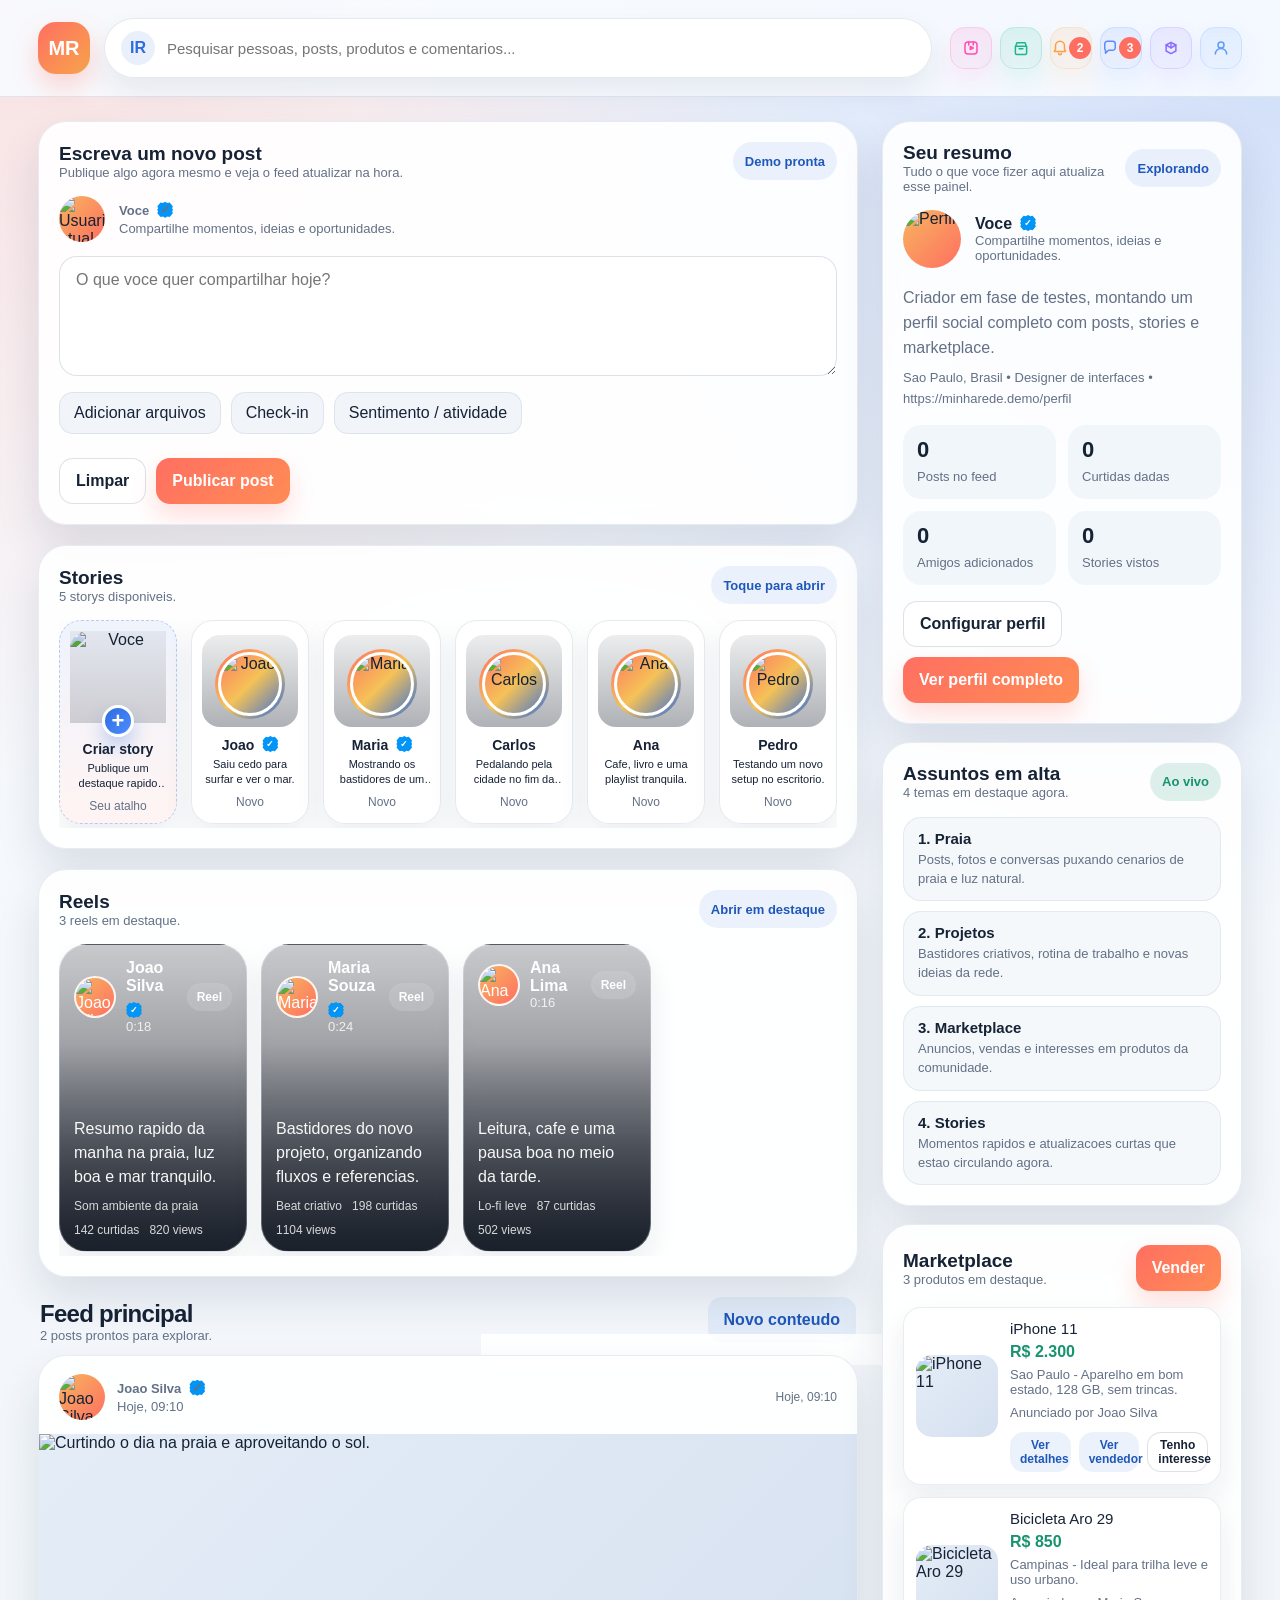
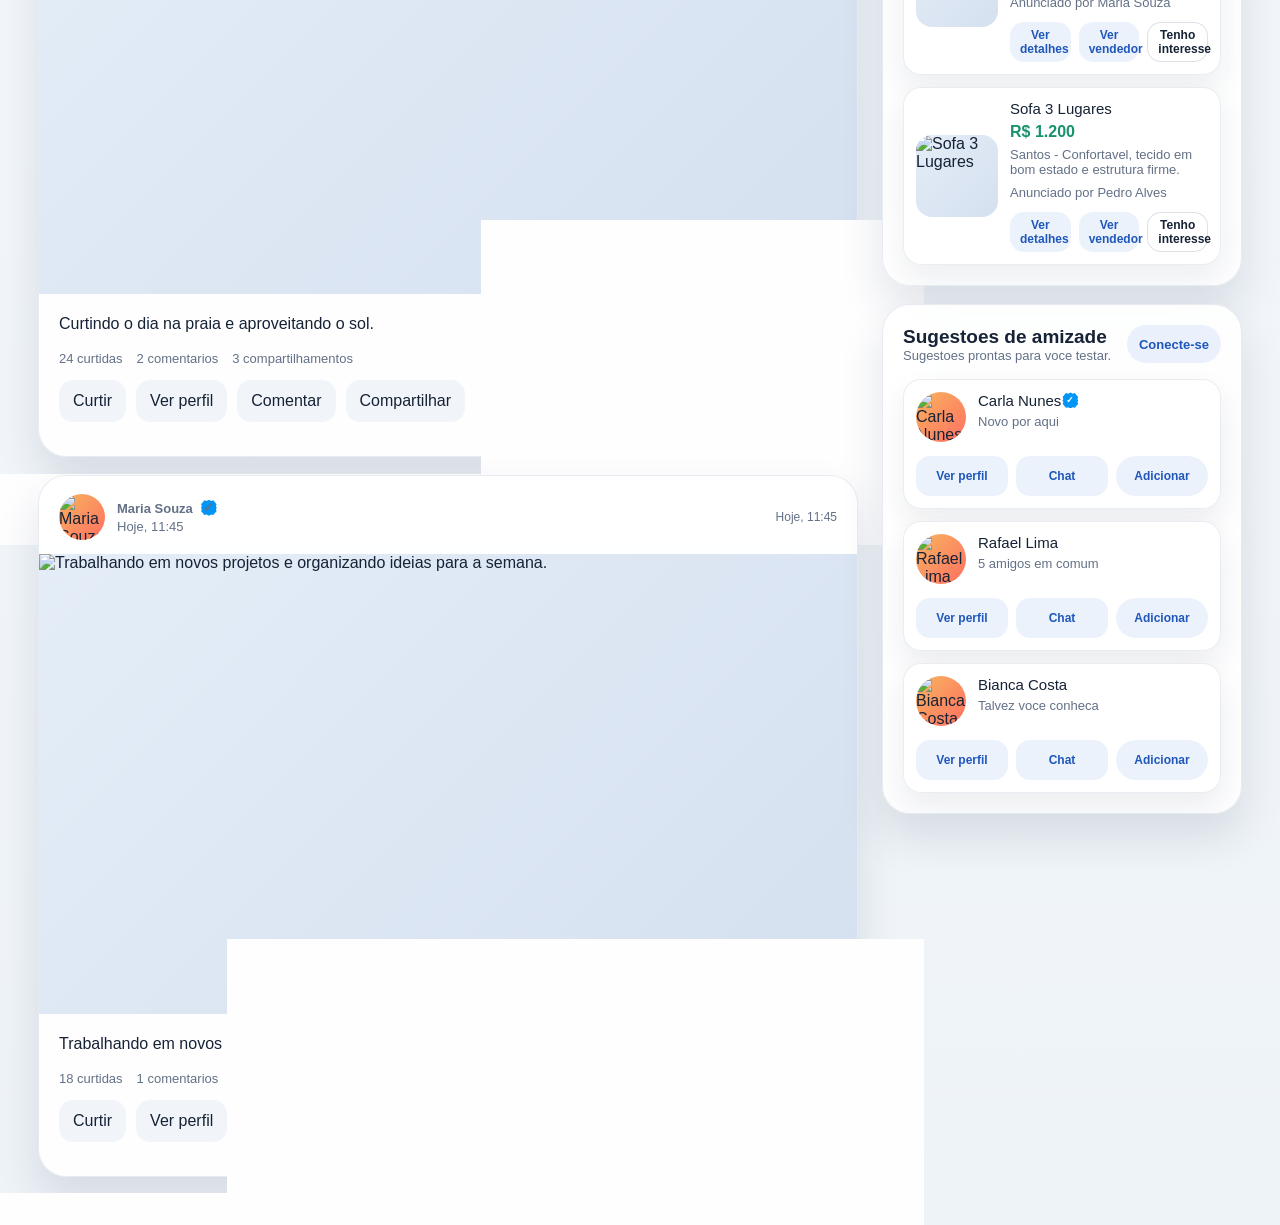
==== commit 85e855f9: "Update index.html" ====
--- a/index.html
+++ b/index.html
@@ -998,328 +998,5811 @@
       position: relative;
       min-height: 306px;
       padding: 14px;
-      border-radius: 22px;
-      background: linear-gradient(135deg, var(--brand), #ff7d5c);
+      border-radius: 28px;
+      overflow: hidden;
+      border: 1px solid rgba(102, 125, 156, 0.16);
+      background: linear-gradient(180deg, rgba(12, 18, 30, 0.08), rgba(12, 18, 30, 0.72));
+      box-shadow: var(--soft-shadow);
       color: #fff;
-      display: flex;
-      flex-direction: column;
-      justify-content: flex-end;
-      box-shadow: var(--shadow);
-      cursor: pointer;
-      overflow: hidden;
-      transition: transform 0.2s ease, box-shadow 0.2s ease;
+      text-align: left;
+      transition: transform 0.2s ease, border-color 0.2s ease;
+    }
+
+    .reel-card:hover {
+      transform: translateY(-2px);
+      border-color: rgba(24, 119, 242, 0.22);
     }
 
     .reel-card::before {
       content: "";
       position: absolute;
       inset: 0;
-      background: linear-gradient(180deg, rgba(0, 0, 0, 0) 40%, rgba(0, 0, 0, 0.3) 100%);
+      background-image: var(--reel-image);
+      background-size: cover;
+      background-position: center;
+      transform: scale(1.02);
+      z-index: 0;
+    }
+
+    .reel-card::after {
+      content: "";
+      position: absolute;
+      inset: 0;
+      background:
+        linear-gradient(180deg, rgba(11, 17, 28, 0.16), rgba(11, 17, 28, 0.14) 32%, rgba(11, 17, 28, 0.78));
+      z-index: 0;
+    }
+
+    .reel-inner {
+      position: relative;
       z-index: 1;
-    }
-
-    .reel-card:hover {
-      transform: translateY(-1px);
-    }
-
-    .reel-bottom {
+      display: flex;
+      flex-direction: column;
+      justify-content: space-between;
+      min-height: 278px;
+      gap: 14px;
+    }
+
+    .reel-top {
+      display: flex;
+      align-items: center;
+      justify-content: space-between;
+      gap: 10px;
+    }
+
+    .reel-author {
+      display: flex;
+      align-items: center;
+      gap: 10px;
+      min-width: 0;
+    }
+
+    .reel-author .avatar {
+      width: 42px;
+      height: 42px;
+      border: 2px solid rgba(255, 255, 255, 0.92);
+    }
+
+    .reel-author strong,
+    .reel-author span {
+      color: #fff;
+    }
+
+    .reel-author .small-copy {
+      color: rgba(255, 255, 255, 0.82);
+    }
+
+    .reel-badge {
+      display: inline-flex;
+      align-items: center;
+      justify-content: center;
+      min-height: 28px;
+      padding: 0 10px;
+      border-radius: 999px;
+      background: rgba(255, 255, 255, 0.16);
+      font-size: 12px;
+      font-weight: 700;
+      backdrop-filter: blur(8px);
+    }
+
+    .reel-copy {
       position: relative;
-      z-index: 2;
-    }
-
-    .reel-title {
-      margin: 0;
-      font-size: 18px;
-      font-weight: 800;
-      line-height: 1;
-      margin-bottom: 6px;
+      z-index: 1;
+    }
+
+    .reel-copy p {
+      margin: 0 0 10px;
+      line-height: 1.5;
+      color: rgba(255, 255, 255, 0.96);
     }
 
     .reel-meta {
-      font-size: 13px;
-      opacity: 0.9;
+      display: flex;
+      gap: 10px;
+      flex-wrap: wrap;
+      color: rgba(255, 255, 255, 0.82);
+      font-size: 12px;
+    }
+
+    .reel-modal {
+      width: min(760px, 100%);
+    }
+
+    .reel-player {
+      display: grid;
+      grid-template-columns: minmax(0, 320px) minmax(0, 1fr);
+      gap: 22px;
+      align-items: stretch;
+    }
+
+    .reel-stage {
+      position: relative;
+      min-height: 560px;
+      border-radius: 28px;
+      overflow: hidden;
+      background-image: var(--reel-image);
+      background-size: cover;
+      background-position: center;
+      box-shadow: var(--soft-shadow);
+    }
+
+    .reel-stage::after {
+      content: "";
+      position: absolute;
+      inset: 0;
+      background:
+        linear-gradient(180deg, rgba(11, 17, 28, 0.08), rgba(11, 17, 28, 0.08) 34%, rgba(11, 17, 28, 0.76));
+    }
+
+    .reel-stage-copy {
+      position: absolute;
+      inset: auto 18px 18px 18px;
+      z-index: 1;
+      color: #fff;
+    }
+
+    .reel-stage-copy p {
+      margin: 0 0 10px;
+      color: rgba(255, 255, 255, 0.95);
+    }
+
+    .reel-stage-bar {
+      width: 100%;
+      height: 4px;
+      margin-bottom: 14px;
+      border-radius: 999px;
+      background: rgba(255, 255, 255, 0.22);
+      overflow: hidden;
+    }
+
+    .reel-stage-bar span {
+      display: block;
+      width: 62%;
+      height: 100%;
+      border-radius: inherit;
+      background: linear-gradient(90deg, #fff, rgba(255, 255, 255, 0.72));
+    }
+
+    .reel-side {
+      display: flex;
+      flex-direction: column;
+      gap: 16px;
     }
 
     .reel-side-card {
-      background: rgba(255, 255, 255, 0.96);
-      border: 1px solid rgba(112, 137, 170, 0.16);
-      border-radius: var(--radius-xl);
-      box-shadow: var(--shadow);
-      padding: 20px;
-      margin-bottom: 20px;
-      backdrop-filter: blur(12px);
-    }
-
-    .reel-side-card strong {
-      display: block;
-      margin-bottom: 8px;
-      font-size: 15px;
-      color: var(--text);
+      padding: 18px;
+      border-radius: 22px;
+      background: rgba(240, 245, 250, 0.82);
     }
 
     .reel-side-card p {
-      margin: 0 0 12px;
-      font-size: 13px;
-      color: var(--muted);
-      line-height: 1.5;
+      margin: 0 0 10px;
     }
 
     .reel-side-card p:last-child {
       margin-bottom: 0;
     }
 
-    .reel-side-chip {
-      display: inline-block;
-      padding: 6px 12px;
-      border-radius: 999px;
-      background: rgba(255, 111, 97, 0.1);
-      color: var(--brand);
-      font-size: 12px;
-      font-weight: 600;
-    }
-
-    .reel-side-chip.checked {
-      background: var(--brand);
-      color: #fff;
+    .section-heading {
+      display: flex;
+      align-items: end;
+      justify-content: space-between;
+      gap: 14px;
+      margin-bottom: 12px;
+      padding: 0 2px;
+    }
+
+    .section-heading h3 {
+      margin: 0;
+      font-size: 24px;
+      letter-spacing: -0.03em;
+    }
+
+    .posts-list {
+      display: grid;
+      gap: 18px;
     }
 
     .post-card {
-      margin-bottom: 20px;
-      background: var(--card-solid);
-      border: 1px solid rgba(112, 137, 170, 0.16);
-      border-radius: var(--radius-xl);
-      box-shadow: var(--shadow);
       overflow: hidden;
-      backdrop-filter: blur(12px);
-    }
-
-    .post-header {
+    }
+
+    .post-head {
       display: flex;
       align-items: center;
+      justify-content: space-between;
+      gap: 14px;
+      padding: 18px 20px 14px;
+    }
+
+    .post-author {
+      display: flex;
       gap: 12px;
-      padding: 18px;
-      border-bottom: 1px solid rgba(102, 125, 156, 0.1);
-    }
-
-    .post-author {
-      flex: 1 1 auto;
+      align-items: center;
       min-width: 0;
     }
 
-    .post-author strong {
-      display: block;
-      font-size: 15px;
-      color: var(--text);
-      margin-bottom: 4px;
-    }
-
-    .post-author span {
+    .post-time {
+      color: var(--muted);
+      font-size: 12px;
+      white-space: nowrap;
+    }
+
+    .post-image {
+      aspect-ratio: 16 / 9;
+      width: 100%;
+      object-fit: cover;
+      background: linear-gradient(135deg, #e4edf7, #d5e0f0);
+    }
+
+    .post-body {
+      padding: 18px 20px 20px;
+    }
+
+    .post-content {
+      margin: 0 0 14px;
+      line-height: 1.55;
+    }
+
+    .post-tags {
+      display: flex;
+      flex-wrap: wrap;
+      gap: 8px;
+      margin: 0 0 12px;
+    }
+
+    .post-tag {
+      display: inline-flex;
+      align-items: center;
+      min-height: 32px;
+      padding: 0 12px;
+      border-radius: 999px;
+      background: rgba(240, 245, 250, 0.9);
+      color: var(--blue-dark);
+      font-size: 12px;
+      font-weight: 700;
+    }
+
+    .post-stats {
+      display: flex;
+      flex-wrap: wrap;
+      gap: 14px;
+      margin-bottom: 14px;
       color: var(--muted);
       font-size: 13px;
     }
 
-    .post-tag {
-      display: inline-block;
-      padding: 4px 10px;
-      border-radius: 8px;
-      background: rgba(45, 108, 223, 0.1);
-      color: var(--blue);
-      font-size: 11px;
-      font-weight: 600;
-      white-space: nowrap;
-    }
-
-    .post-action-menu {
-      width: 36px;
-      height: 36px;
-      display: grid;
-      place-items: center;
-      cursor: pointer;
-      transition: background 0.2s ease;
-    }
-
-    .post-action-menu:hover {
-      background: rgba(102, 125, 156, 0.08);
-      border-radius: 10px;
-    }
-
-    .post-image {
-      width: 100%;
-      min-height: 220px;
-      object-fit: cover;
-      background: linear-gradient(135deg, rgba(19, 28, 42, 0.08), rgba(26, 38, 56, 0.06));
-    }
-
-    .post-footer {
-      padding: 18px;
-    }
-
-    .post-stats {
+    .post-actions {
       display: flex;
-      gap: 16px;
+      flex-wrap: wrap;
+      gap: 10px;
+      margin-bottom: 14px;
+    }
+
+    .action-button {
+      display: inline-flex;
+      align-items: center;
+      justify-content: center;
+      gap: 8px;
+      min-height: 42px;
+      padding: 0 14px;
+      border-radius: 14px;
+      background: rgba(240, 245, 250, 0.92);
+      color: var(--text);
+      transition: transform 0.2s ease, background 0.2s ease, color 0.2s ease;
+    }
+
+    .action-button[data-active="true"] {
+      background: rgba(255, 111, 97, 0.14);
+      color: var(--brand-dark);
+    }
+
+    .reaction-wrap {
+      position: relative;
+    }
+
+    .reaction-bar {
+      position: absolute;
+      left: 0;
+      bottom: calc(100% + 8px);
+      z-index: 8;
+      display: flex;
+      gap: 8px;
+      padding: 8px;
+      border-radius: 18px;
+      background: rgba(255, 255, 255, 0.98);
+      border: 1px solid rgba(102, 125, 156, 0.12);
+      box-shadow: var(--soft-shadow);
+    }
+
+    .reaction-option {
+      width: 38px;
+      height: 38px;
+      border-radius: 50%;
+      display: inline-flex;
+      align-items: center;
+      justify-content: center;
+      font-size: 20px;
+      background: rgba(240, 245, 250, 0.92);
+      transition: transform 0.18s ease, background 0.18s ease;
+    }
+
+    .reaction-option:hover,
+    .reaction-option[data-active="true"] {
+      transform: translateY(-2px) scale(1.05);
+      background: rgba(232, 242, 255, 0.96);
+    }
+
+    .reaction-note {
       margin-bottom: 12px;
       color: var(--muted);
       font-size: 13px;
-      padding-bottom: 12px;
-      border-bottom: 1px solid rgba(102, 125, 156, 0.1);
-    }
-
-    .post-stats span {
-      cursor: pointer;
-      transition: color 0.2s ease;
-    }
-
-    .post-stats span:hover {
-      color: var(--text);
-    }
-
-    .reaction-bar {
+    }
+
+    .comment-panel {
+      border-top: 1px solid rgba(102, 125, 156, 0.14);
+      padding-top: 14px;
+    }
+
+    .comment-list {
+      display: grid;
+      gap: 10px;
+      margin-bottom: 12px;
+    }
+
+    .comment-item {
+      padding: 12px 14px;
+      border-radius: 14px;
+      background: rgba(240, 245, 250, 0.84);
+    }
+
+    .comment-item strong {
+      margin-right: 6px;
+    }
+
+    .comment-form .inline-input {
+      flex: 1 1 220px;
+    }
+
+    .empty-card {
+      padding: 24px;
+      text-align: center;
+      color: var(--muted);
+    }
+
+    .profile-card,
+    .trending-card,
+    .marketplace-card,
+    .friends-card {
+      margin-bottom: 18px;
+    }
+
+    .profile-head {
+      display: flex;
+      align-items: center;
+      gap: 14px;
+      margin-bottom: 18px;
+    }
+
+    .profile-head .avatar {
+      width: 58px;
+      height: 58px;
+    }
+
+    .profile-summary {
+      margin-bottom: 16px;
+    }
+
+    .profile-summary p {
+      margin: 0 0 8px;
+      color: var(--muted);
+      line-height: 1.55;
+    }
+
+    .profile-grid {
+      display: grid;
+      grid-template-columns: repeat(2, minmax(0, 1fr));
+      gap: 12px;
+    }
+
+    .profile-stat {
+      padding: 14px;
+      border-radius: 18px;
+      background: rgba(240, 245, 250, 0.88);
+    }
+
+    .profile-stat strong {
+      display: block;
+      font-size: 22px;
+      line-height: 1;
+      margin-bottom: 6px;
+    }
+
+    .profile-actions {
       display: flex;
       gap: 10px;
+      flex-wrap: wrap;
+      margin-top: 16px;
+    }
+
+    .trending-list {
+      display: grid;
+      gap: 10px;
+    }
+
+    .trending-item {
+      padding: 12px 14px;
+      border-radius: 18px;
+      border: 1px solid rgba(102, 125, 156, 0.12);
+      background: rgba(240, 245, 250, 0.7);
+      text-align: left;
+      transition: transform 0.18s ease, border-color 0.18s ease, background 0.18s ease;
+    }
+
+    .trending-item:hover {
+      transform: translateY(-1px);
+      border-color: rgba(24, 119, 242, 0.22);
+      background: rgba(232, 242, 255, 0.88);
+    }
+
+    .trending-item strong {
+      display: block;
+      margin-bottom: 4px;
+      font-size: 15px;
+    }
+
+    .trending-item p {
+      margin: 0;
+      color: var(--muted);
+      font-size: 13px;
+      line-height: 1.45;
+    }
+
+    .product-list,
+    .friends-list,
+    .notification-list {
+      display: grid;
+      gap: 12px;
+    }
+
+    .product-card,
+    .friend-card,
+    .notification-item {
       padding: 12px;
-      border-radius: 14px;
-      background: rgba(240, 245, 250, 0.58);
-      margin-bottom: 12px;
-      border: 1px solid rgba(102, 125, 156, 0.1);
-    }
-
-    .reaction-bar button {
-      flex: 1;
+      border-radius: 18px;
+      background: rgba(255, 255, 255, 0.96);
+      border: 1px solid rgba(102, 125, 156, 0.14);
+      box-shadow: var(--soft-shadow);
+      transition: transform 0.2s ease, border-color 0.2s ease;
+    }
+
+    .product-card {
+      display: grid;
+      grid-template-columns: 82px minmax(0, 1fr);
+      gap: 12px;
+      align-items: center;
+    }
+
+    .product-card img {
+      width: 82px;
+      height: 82px;
+      border-radius: 16px;
+      object-fit: cover;
+      background: linear-gradient(135deg, #e4edf7, #d5e0f0);
+    }
+
+    .product-price {
+      color: var(--green);
+      font-weight: 800;
+      margin: 6px 0;
+    }
+
+    .product-meta {
+      color: var(--muted);
+      font-size: 13px;
+      margin-bottom: 8px;
+    }
+
+    .product-actions {
+      display: flex;
+      gap: 8px;
+      flex-wrap: wrap;
+    }
+
+    .product-content {
+      display: flex;
+      flex-direction: column;
+      height: 100%;
+    }
+
+    .product-market-actions {
+      display: grid;
+      grid-template-columns: repeat(3, minmax(0, 1fr));
+      gap: 8px;
+      margin-top: 12px;
+    }
+
+    .product-market-actions .button-soft,
+    .product-market-actions .button-outline {
+      width: 100%;
       min-height: 40px;
-      padding: 0;
-      border-radius: 12px;
+      padding: 0 10px;
+      justify-content: center;
+      font-size: 12px;
+    }
+
+    .marketplace-page {
+      margin-bottom: 18px;
+    }
+
+    .marketplace-page-shell {
+      display: grid;
+      gap: 18px;
+    }
+
+    .marketplace-page-hero {
+      display: grid;
+      grid-template-columns: minmax(0, 1.2fr) minmax(280px, 0.8fr);
+      gap: 16px;
+      padding: 18px;
+      border-radius: 26px;
+      background:
+        radial-gradient(circle at top left, rgba(24, 119, 242, 0.14), transparent 28%),
+        radial-gradient(circle at bottom right, rgba(255, 111, 97, 0.16), transparent 30%),
+        linear-gradient(135deg, rgba(246, 250, 255, 0.96), rgba(236, 243, 252, 0.94));
+      border: 1px solid rgba(102, 125, 156, 0.12);
+    }
+
+    .marketplace-page-hero h3 {
+      margin: 0 0 10px;
+      font-size: 30px;
+      letter-spacing: -0.04em;
+    }
+
+    .marketplace-page-hero p {
+      margin: 0 0 16px;
+      color: var(--muted);
+      line-height: 1.55;
+    }
+
+    .marketplace-highlight-row {
+      display: flex;
+      gap: 10px;
+      flex-wrap: wrap;
+    }
+
+    .marketplace-highlight {
+      display: inline-flex;
+      align-items: center;
+      min-height: 38px;
+      padding: 0 14px;
+      border-radius: 999px;
+      background: rgba(255, 255, 255, 0.84);
+      border: 1px solid rgba(102, 125, 156, 0.12);
+      font-size: 13px;
+      font-weight: 700;
+    }
+
+    .marketplace-hero-stats {
+      display: grid;
+      grid-template-columns: repeat(2, minmax(0, 1fr));
+      gap: 12px;
+    }
+
+    .marketplace-hero-stat {
+      padding: 16px;
+      border-radius: 22px;
+      background: rgba(255, 255, 255, 0.82);
+      border: 1px solid rgba(102, 125, 156, 0.12);
+      box-shadow: var(--soft-shadow);
+    }
+
+    .marketplace-hero-stat strong {
+      display: block;
+      margin-bottom: 8px;
+      font-size: 26px;
+      line-height: 1;
+    }
+
+    .marketplace-page-layout {
+      display: grid;
+      grid-template-columns: 300px minmax(0, 1fr);
+      gap: 18px;
+      align-items: start;
+    }
+
+    .marketplace-sidebar-panel,
+    .marketplace-main-panel {
+      padding: 18px;
+      border-radius: 24px;
+      background: rgba(255, 255, 255, 0.96);
+      border: 1px solid rgba(102, 125, 156, 0.12);
+      box-shadow: var(--soft-shadow);
+    }
+
+    .marketplace-sidebar-panel h4,
+    .marketplace-main-panel h4 {
+      margin: 0 0 12px;
+      font-size: 18px;
+      letter-spacing: -0.03em;
+    }
+
+    .marketplace-filter-group {
+      display: grid;
+      gap: 10px;
+      margin-bottom: 16px;
+    }
+
+    .marketplace-filter-label {
+      font-size: 12px;
+      font-weight: 700;
+      color: var(--muted);
+      text-transform: uppercase;
+      letter-spacing: 0.06em;
+    }
+
+    .marketplace-filter-grid {
+      display: grid;
+      grid-template-columns: repeat(2, minmax(0, 1fr));
+      gap: 10px;
+    }
+
+    .marketplace-chip-row {
+      display: flex;
+      gap: 8px;
+      flex-wrap: wrap;
+    }
+
+    .marketplace-chip {
+      display: inline-flex;
+      align-items: center;
+      justify-content: center;
+      min-height: 38px;
+      padding: 0 14px;
+      border-radius: 999px;
+      border: 1px solid rgba(102, 125, 156, 0.12);
+      background: rgba(240, 245, 250, 0.92);
+      color: var(--text);
+      font-size: 13px;
+      font-weight: 700;
+      transition: transform 0.18s ease, background 0.18s ease, border-color 0.18s ease;
+    }
+
+    .marketplace-chip:hover,
+    .marketplace-chip[data-active="true"] {
+      transform: translateY(-1px);
+      background: rgba(232, 242, 255, 0.98);
+      border-color: rgba(24, 119, 242, 0.24);
+      color: #1877f2;
+    }
+
+    .marketplace-sidebar-meta {
+      display: grid;
+      gap: 10px;
+    }
+
+    .marketplace-sidebar-meta .detail-item {
+      margin: 0;
+    }
+
+    .marketplace-toolbar {
+      display: grid;
+      grid-template-columns: minmax(0, 1fr) 180px;
+      gap: 12px;
+      align-items: center;
+      margin-bottom: 16px;
+    }
+
+    .marketplace-toolbar .inline-input,
+    .marketplace-toolbar select,
+    .marketplace-filter-grid .inline-input {
+      min-height: 46px;
+    }
+
+    .marketplace-toolbar select {
+      width: 100%;
+      padding: 0 14px;
+      border-radius: 16px;
+      border: 1px solid rgba(102, 125, 156, 0.14);
+      background: rgba(255, 255, 255, 0.96);
+      color: var(--text);
+      outline: none;
+    }
+
+    .marketplace-section-row {
+      display: flex;
+      align-items: center;
+      justify-content: space-between;
+      gap: 12px;
+      margin-bottom: 14px;
+    }
+
+    .marketplace-grid {
+      display: grid;
+      grid-template-columns: repeat(2, minmax(0, 1fr));
+      gap: 14px;
+    }
+
+    .marketplace-page-card {
+      display: grid;
+      gap: 14px;
+      padding: 14px;
+      border-radius: 22px;
       border: 1px solid rgba(102, 125, 156, 0.14);
       background: rgba(255, 255, 255, 0.98);
+      box-shadow: var(--soft-shadow);
+    }
+
+    .marketplace-page-card img {
+      width: 100%;
+      aspect-ratio: 1.18 / 1;
+      object-fit: cover;
+      border-radius: 18px;
+      background: linear-gradient(135deg, #e4edf7, #d5e0f0);
+    }
+
+    .marketplace-page-card-head {
+      display: flex;
+      align-items: start;
+      justify-content: space-between;
+      gap: 12px;
+    }
+
+    .marketplace-page-card h5 {
+      margin: 0 0 6px;
+      font-size: 18px;
+      letter-spacing: -0.03em;
+    }
+
+    .marketplace-page-card .product-price {
+      margin: 0 0 6px;
+      font-size: 22px;
+    }
+
+    .marketplace-page-card .product-meta {
+      margin-bottom: 0;
+      line-height: 1.5;
+    }
+
+    .marketplace-page-badge {
+      display: inline-flex;
+      align-items: center;
+      justify-content: center;
+      min-height: 34px;
+      padding: 0 12px;
+      border-radius: 999px;
+      background: rgba(232, 242, 255, 0.98);
+      color: #1877f2;
+      font-size: 12px;
+      font-weight: 800;
+      border: 1px solid rgba(24, 119, 242, 0.16);
+    }
+
+    .marketplace-page-actions {
+      display: grid;
+      grid-template-columns: repeat(2, minmax(0, 1fr));
+      gap: 10px;
+    }
+
+    .marketplace-page-actions .button-soft,
+    .marketplace-page-actions .button-outline,
+    .marketplace-page-actions .button-primary {
+      width: 100%;
+    }
+
+    .marketplace-page-subactions {
+      display: grid;
+      grid-template-columns: repeat(2, minmax(0, 1fr));
+      gap: 10px;
+    }
+
+    .marketplace-empty {
+      padding: 30px 18px;
+      border-radius: 22px;
+      text-align: center;
+      background: rgba(240, 245, 250, 0.72);
+      color: var(--muted);
+    }
+
+    @media (max-width: 980px) {
+      .marketplace-page-hero,
+      .marketplace-page-layout,
+      .marketplace-toolbar {
+        grid-template-columns: 1fr;
+      }
+
+      .marketplace-grid {
+        grid-template-columns: 1fr;
+      }
+    }
+
+    .friend-card {
+      display: grid;
+      gap: 14px;
+    }
+
+    .friend-left {
+      display: flex;
+      align-items: flex-start;
+      gap: 12px;
+      min-width: 0;
+      width: 100%;
+    }
+
+    .friend-left .avatar {
+      width: 50px;
+      height: 50px;
+    }
+
+    .friend-copy {
+      min-width: 0;
+      flex: 1 1 auto;
+    }
+
+    .friend-name {
+      display: inline-flex;
+      align-items: center;
+      gap: 2px;
+      margin-bottom: 4px;
+      max-width: 100%;
+    }
+
+    .friend-name-text {
+      line-height: 1.2;
+    }
+
+    .friend-name .verified-badge {
+      margin-left: -1px;
+      flex-shrink: 0;
+    }
+
+    .friend-subtitle {
+      color: var(--muted);
+      font-size: 13px;
+    }
+
+    .friend-actions {
+      display: grid;
+      grid-template-columns: repeat(3, minmax(0, 1fr));
+      gap: 8px;
+      width: 100%;
+    }
+
+    .friend-actions .button-soft,
+    .friend-actions .chip {
+      width: 100%;
+      min-height: 40px;
+      padding: 0 10px;
+      justify-content: center;
+      font-size: 12px;
+    }
+
+    .chip {
+      display: inline-flex;
+      align-items: center;
+      gap: 8px;
+      min-height: 38px;
+      padding: 0 12px;
+      border-radius: 999px;
+      background: rgba(45, 108, 223, 0.09);
+      color: var(--blue-dark);
+      font-size: 13px;
+      font-weight: 700;
+      white-space: nowrap;
+    }
+
+    .chip[data-active="true"] {
+      background: rgba(24, 147, 109, 0.14);
+      color: var(--green);
+    }
+
+    .drawer {
+      position: fixed;
+      top: 88px;
+      right: 18px;
+      z-index: 50;
+      width: min(380px, calc(100vw - 24px));
+      max-height: calc(100vh - 110px);
+      padding: 18px;
+      overflow: auto;
+      border-radius: 26px;
+      background: rgba(255, 255, 255, 0.96);
+      border: 1px solid rgba(112, 137, 170, 0.18);
+      box-shadow: 0 28px 48px rgba(22, 34, 53, 0.18);
+      backdrop-filter: blur(16px);
+    }
+
+    .chat-drawer {
+      position: fixed;
+      right: 18px;
+      bottom: 18px;
+      z-index: 55;
+      width: min(460px, calc(100vw - 24px));
+      height: min(78vh, 780px);
+      display: grid;
+      grid-template-rows: auto 1fr;
+      border-radius: 30px;
+      background: rgba(255, 255, 255, 0.985);
+      border: 1px solid rgba(112, 137, 170, 0.18);
+      box-shadow: 0 30px 58px rgba(22, 34, 53, 0.2);
+      overflow: hidden;
+      backdrop-filter: blur(18px);
+    }
+
+    .chat-head {
+      display: flex;
+      align-items: center;
+      justify-content: space-between;
+      gap: 14px;
+      padding: 18px 18px 14px;
+      border-bottom: 1px solid rgba(102, 125, 156, 0.12);
+      background:
+        radial-gradient(circle at top right, rgba(24, 119, 242, 0.12), transparent 34%),
+        linear-gradient(180deg, rgba(255, 255, 255, 0.99), rgba(246, 250, 255, 0.96));
+    }
+
+    .chat-head-copy {
+      min-width: 0;
+    }
+
+    .chat-head h3 {
+      margin: 0;
+      font-size: 22px;
+      letter-spacing: -0.03em;
+    }
+
+    .chat-head p {
+      margin: 4px 0 0;
+      color: var(--muted);
+      font-size: 13px;
+    }
+
+    .chat-shell {
+      min-height: 0;
+      display: grid;
+      grid-template-columns: minmax(0, 1fr);
+      background: rgba(248, 251, 255, 0.78);
+    }
+
+    .chat-sidebar {
+      display: grid;
+      grid-template-rows: auto 1fr;
+      min-height: 0;
+      border-bottom: 1px solid rgba(102, 125, 156, 0.1);
+      background: linear-gradient(180deg, rgba(245, 249, 255, 0.94), rgba(239, 245, 252, 0.84));
+    }
+
+    .chat-main {
+      display: grid;
+      grid-template-rows: auto 1fr auto;
+      min-height: 0;
+      background: rgba(255, 255, 255, 0.98);
+    }
+
+    .chat-search {
+      position: relative;
+      padding: 14px 16px 10px;
+      border-bottom: 1px solid rgba(102, 125, 156, 0.1);
+    }
+
+    .chat-search-icon {
+      position: absolute;
+      left: 30px;
+      top: 50%;
+      transform: translateY(-50%);
       color: var(--muted);
       font-size: 16px;
-      cursor: pointer;
-      transition: background 0.2s ease, color 0.2s ease, border-color 0.2s ease;
-    }
-
-    .reaction-bar button:hover {
-      background: rgba(45, 108, 223, 0.08);
-      color: var(--blue);
-      border-color: rgba(45, 108, 223, 0.18);
-    }
-
-    .comment-item {
+      pointer-events: none;
+    }
+
+    .chat-search-input {
+      width: 100%;
+      min-height: 46px;
+      padding: 0 16px 0 42px;
+      border-radius: 999px;
+      border: 1px solid rgba(102, 125, 156, 0.14);
+      background: rgba(255, 255, 255, 0.96);
+      color: var(--text);
+      outline: none;
+    }
+
+    .chat-search-input:focus {
+      border-color: rgba(24, 119, 242, 0.3);
+      box-shadow: 0 0 0 4px rgba(24, 119, 242, 0.08);
+    }
+
+    .chat-tabs {
+      display: grid;
+      gap: 12px;
+      overflow: auto;
+      padding: 12px 16px 16px;
+      background: transparent;
+    }
+
+    .chat-tab {
+      position: relative;
+      width: 100%;
+      padding: 12px;
+      border-radius: 20px;
+      border: 1px solid rgba(102, 125, 156, 0.1);
+      background: rgba(255, 255, 255, 0.98);
+      box-shadow: 0 10px 24px rgba(22, 34, 53, 0.08);
+      text-align: left;
+      transition: transform 0.18s ease, border-color 0.18s ease, box-shadow 0.18s ease, background 0.18s ease;
+    }
+
+    .chat-tab:hover {
+      transform: translateY(-1px);
+      border-color: rgba(24, 119, 242, 0.18);
+      box-shadow: 0 14px 28px rgba(22, 34, 53, 0.1);
+    }
+
+    .chat-tab[data-active="true"] {
+      border-color: rgba(24, 119, 242, 0.3);
+      background: linear-gradient(180deg, rgba(238, 245, 255, 0.98), rgba(231, 241, 255, 0.98));
+      box-shadow: 0 18px 32px rgba(24, 119, 242, 0.14);
+    }
+
+    .chat-tab-top {
       display: flex;
+      align-items: center;
+      justify-content: space-between;
       gap: 10px;
-      margin-bottom: 12px;
-    }
-
-    .comment-avatar {
-      width: 32px;
-      height: 32px;
+    }
+
+    .chat-tab-person {
+      display: flex;
+      align-items: center;
+      gap: 10px;
+      min-width: 0;
+      flex: 1 1 auto;
+    }
+
+    .chat-tab-avatar {
+      width: 42px;
+      height: 42px;
       border-radius: 50%;
       object-fit: cover;
       flex-shrink: 0;
-      background: linear-gradient(135deg, #f7b55f, #ff6f61);
-    }
-
-    .comment-body {
+      border: 2px solid rgba(255, 255, 255, 0.95);
+      box-shadow: 0 8px 16px rgba(22, 34, 53, 0.12);
+    }
+
+    .chat-tab-copy {
+      min-width: 0;
       flex: 1 1 auto;
-      min-width: 0;
-    }
-
-    .comment-bubble {
-      background: rgba(240, 245, 250, 0.92);
-      border-radius: 14px;
-      padding: 12px 14px;
-      margin-bottom: 6px;
-    }
-
-    .comment-bubble strong {
+    }
+
+    .chat-tab-top strong {
       display: block;
       font-size: 14px;
-      margin-bottom: 2px;
+      line-height: 1.2;
+      white-space: nowrap;
+      overflow: hidden;
+      text-overflow: ellipsis;
+      margin-bottom: 3px;
+    }
+
+    .chat-tab p {
+      margin: 0;
+      color: var(--muted);
+      font-size: 12px;
+      line-height: 1.45;
+      display: -webkit-box;
+      -webkit-line-clamp: 2;
+      -webkit-box-orient: vertical;
+      overflow: hidden;
+    }
+
+    .chat-person {
+      display: grid;
+      grid-template-columns: auto minmax(0, 1fr) auto;
+      align-items: center;
+      gap: 12px;
+      padding: 14px 18px;
+      border-bottom: 1px solid rgba(102, 125, 156, 0.1);
+      background: rgba(255, 255, 255, 0.98);
+    }
+
+    .chat-person .avatar {
+      width: 50px;
+      height: 50px;
+      box-shadow: 0 10px 22px rgba(22, 34, 53, 0.12);
+    }
+
+    .chat-person-copy {
+      min-width: 0;
+    }
+
+    .chat-person-copy strong {
+      display: block;
+      margin-bottom: 3px;
+    }
+
+    .chat-person p {
+      margin: 0;
+      color: var(--muted);
+      font-size: 13px;
+      line-height: 1.45;
+    }
+
+    .chat-status {
+      display: inline-flex;
+      align-items: center;
+      gap: 6px;
+      margin-top: 6px;
+      color: #1877f2;
+      font-size: 12px;
+      font-weight: 700;
+    }
+
+    .chat-status::before {
+      content: "";
+      width: 8px;
+      height: 8px;
+      border-radius: 50%;
+      background: #35c759;
+      box-shadow: 0 0 0 4px rgba(53, 199, 89, 0.14);
+    }
+
+    .chat-header-actions {
+      display: flex;
+      align-items: center;
+      gap: 8px;
+    }
+
+    .chat-icon-button {
+      width: 40px;
+      height: 40px;
+      min-width: 40px;
+      border-radius: 50%;
+      border: 1px solid rgba(102, 125, 156, 0.14);
+      background: rgba(240, 245, 250, 0.98);
+      display: inline-flex;
+      align-items: center;
+      justify-content: center;
+      color: #1877f2;
+      transition: transform 0.18s ease, border-color 0.18s ease, background 0.18s ease;
+    }
+
+    .chat-icon-button:hover {
+      transform: translateY(-1px);
+      border-color: rgba(24, 119, 242, 0.24);
+      background: rgba(232, 242, 255, 0.98);
+    }
+
+    .chat-icon-button svg {
+      width: 18px;
+      height: 18px;
+      stroke: currentColor;
+      stroke-width: 2;
+      fill: none;
+      stroke-linecap: round;
+      stroke-linejoin: round;
+    }
+
+    .chat-messages {
+      padding: 18px;
+      overflow: auto;
+      display: grid;
+      align-content: start;
+      gap: 12px;
+      background:
+        radial-gradient(circle at top right, rgba(24, 119, 242, 0.08), transparent 28%),
+        radial-gradient(circle at bottom left, rgba(255, 111, 97, 0.08), transparent 24%),
+        linear-gradient(180deg, rgba(247, 250, 255, 0.98), rgba(240, 245, 250, 0.98));
+    }
+
+    .chat-empty {
+      display: grid;
+      place-items: center;
+      text-align: center;
+      color: var(--muted);
+      min-height: 180px;
+    }
+
+    .chat-message {
+      max-width: 82%;
+      padding: 12px 14px;
+      border-radius: 12px 20px 20px 20px;
+      background: rgba(255, 255, 255, 0.98);
+      border: 1px solid rgba(102, 125, 156, 0.1);
+      box-shadow: 0 12px 22px rgba(22, 34, 53, 0.08);
+    }
+
+    .chat-message[data-mine="true"] {
+      margin-left: auto;
+      border-radius: 20px 12px 20px 20px;
+      background: linear-gradient(135deg, rgba(24, 119, 242, 0.98), rgba(44, 134, 255, 0.96));
+      color: #fff;
+      border-color: rgba(24, 119, 242, 0.2);
+      box-shadow: 0 16px 26px rgba(24, 119, 242, 0.18);
+    }
+
+    .chat-message p {
+      margin: 0 0 6px;
+      line-height: 1.5;
+    }
+
+    .chat-message span {
+      font-size: 11px;
+      color: inherit;
+      opacity: 0.76;
+    }
+
+    .chat-message-status {
+      display: block;
+      margin-top: 4px;
+      font-size: 11px;
+      text-align: right;
+      color: #1877f2;
+      font-weight: 700;
+      opacity: 0.92;
+    }
+
+    .chat-form {
+      display: flex;
+      align-items: center;
+      gap: 10px;
+      padding: 14px 16px 16px;
+      border-top: 1px solid rgba(102, 125, 156, 0.1);
+      background: rgba(255, 255, 255, 0.99);
+    }
+
+    .chat-emoji-wrap {
+      position: relative;
+      flex-shrink: 0;
+    }
+
+    .chat-emoji-button {
+      width: 46px;
+      height: 46px;
+      min-width: 46px;
+      border-radius: 50%;
+      border: 1px solid rgba(102, 125, 156, 0.14);
+      background: rgba(240, 245, 250, 0.98);
+      display: inline-flex;
+      align-items: center;
+      justify-content: center;
+      font-size: 22px;
+      transition: transform 0.18s ease, border-color 0.18s ease, background 0.18s ease;
+    }
+
+    .chat-emoji-button:hover {
+      transform: translateY(-1px);
+      background: rgba(232, 242, 255, 0.96);
+      border-color: rgba(24, 119, 242, 0.2);
+    }
+
+    .chat-form[data-emoji-open="true"] .chat-emoji-button {
+      background: rgba(232, 242, 255, 0.98);
+      border-color: rgba(24, 119, 242, 0.28);
+    }
+
+    .chat-emoji-panel {
+      position: absolute;
+      left: 0;
+      bottom: calc(100% + 10px);
+      z-index: 10;
+      display: none;
+      grid-template-columns: repeat(6, minmax(0, 1fr));
+      gap: 10px;
+      width: min(320px, calc(100vw - 48px));
+      max-height: 228px;
+      padding: 12px;
+      overflow: auto;
+      border-radius: 20px;
+      border: 1px solid rgba(102, 125, 156, 0.12);
+      background: rgba(255, 255, 255, 0.99);
+      box-shadow: var(--soft-shadow);
+    }
+
+    .chat-form[data-emoji-open="true"] .chat-emoji-panel {
+      display: grid;
+    }
+
+    .chat-emoji-option {
+      width: 42px;
+      height: 42px;
+      border-radius: 16px;
+      display: inline-flex;
+      align-items: center;
+      justify-content: center;
+      font-size: 22px;
+      background: rgba(240, 245, 250, 0.92);
+      transition: transform 0.18s ease, background 0.18s ease;
+    }
+
+    .chat-emoji-option:hover {
+      transform: translateY(-1px) scale(1.04);
+      background: rgba(232, 242, 255, 0.96);
+    }
+
+    .chat-form .inline-input {
+      min-height: 48px;
+      flex: 1 1 auto;
+      border-radius: 999px;
+      background: rgba(240, 245, 250, 0.98);
+      padding-left: 18px;
+      padding-right: 18px;
+    }
+
+    @media (min-width: 1100px) {
+      .chat-drawer {
+        width: min(860px, calc(100vw - 44px));
+      }
+
+      .chat-shell {
+        grid-template-columns: minmax(260px, 300px) minmax(0, 1fr);
+      }
+
+      .chat-sidebar {
+        border-bottom: 0;
+        border-right: 1px solid rgba(102, 125, 156, 0.1);
+      }
+    }
+
+    .drawer-head {
+      display: flex;
+      align-items: center;
+      justify-content: space-between;
+      gap: 12px;
+      margin-bottom: 16px;
+    }
+
+    .drawer-head h3 {
+      margin: 0;
+      font-size: 20px;
+    }
+
+    .notification-item[data-unread="true"] {
+      border-color: rgba(255, 111, 97, 0.34);
+      background: rgba(255, 246, 244, 0.96);
+    }
+
+    .notification-copy {
+      margin: 0 0 6px;
+      line-height: 1.45;
+    }
+
+    .notification-time {
+      color: var(--muted);
+      font-size: 12px;
+    }
+
+    .overlay {
+      position: fixed;
+      inset: 0;
+      z-index: 60;
+      display: flex;
+      align-items: center;
+      justify-content: center;
+      padding: 18px;
+      background: rgba(15, 23, 35, 0.5);
+      backdrop-filter: blur(8px);
+    }
+
+    .modal {
+      width: min(640px, 100%);
+      max-height: calc(100vh - 36px);
+      overflow: auto;
+      border-radius: 30px;
+      background: #fff;
+      box-shadow: 0 30px 52px rgba(15, 23, 35, 0.24);
+    }
+
+    .modal-hero {
+      padding: 28px 28px 18px;
+      background: linear-gradient(135deg, rgba(255, 111, 97, 0.96), rgba(45, 108, 223, 0.9));
+      color: #fff;
+    }
+
+    .modal-wide {
+      width: min(980px, 100%);
+    }
+
+    .modal-hero h3 {
+      margin: 0 0 8px;
+      font-size: 28px;
+      letter-spacing: -0.04em;
+    }
+
+    .modal-body {
+      padding: 24px 28px 28px;
+    }
+
+    .modal-body p {
+      margin-top: 0;
       color: var(--text);
-    }
-
-    .comment-bubble span {
+      line-height: 1.6;
+    }
+
+    .story-preview {
+      display: grid;
+      grid-template-columns: auto 1fr;
+      gap: 16px;
+      align-items: center;
+      margin-bottom: 18px;
+    }
+
+    .story-preview .avatar {
+      width: 84px;
+      height: 84px;
+      border: 4px solid rgba(255, 255, 255, 0.4);
+    }
+
+    .story-banner,
+    .product-preview {
+      border-radius: 22px;
+      overflow: hidden;
+      background: linear-gradient(135deg, #edf3fb, #dfe8f2);
+      margin-bottom: 18px;
+    }
+
+    .product-preview img {
+      width: 100%;
+      max-height: 320px;
+      object-fit: cover;
+    }
+
+    .field-grid {
+      display: grid;
+      grid-template-columns: repeat(2, minmax(0, 1fr));
+      gap: 12px;
+      margin-bottom: 12px;
+    }
+
+    .field-grid .full {
+      grid-column: 1 / -1;
+    }
+
+    .helper {
+      color: var(--muted);
+      font-size: 13px;
+      margin: 0 0 16px;
+    }
+
+    .profile-banner {
+      display: grid;
+      grid-template-columns: auto 1fr auto;
+      gap: 18px;
+      align-items: center;
+      padding: 18px;
+      border-radius: 24px;
+      background: linear-gradient(135deg, rgba(255, 111, 97, 0.1), rgba(45, 108, 223, 0.12));
+      margin-bottom: 18px;
+    }
+
+    .profile-banner .avatar {
+      width: 88px;
+      height: 88px;
+    }
+
+    .profile-banner h4 {
+      margin: 0 0 6px;
+      font-size: 28px;
+      letter-spacing: -0.03em;
+    }
+
+    .profile-banner p {
+      margin: 0;
+      color: var(--muted);
+    }
+
+    .profile-modal-grid {
+      display: grid;
+      grid-template-columns: 1.15fr 0.85fr;
+      gap: 16px;
+      margin-bottom: 18px;
+    }
+
+    .profile-section {
+      padding: 18px;
+      border-radius: 22px;
+      background: rgba(240, 245, 250, 0.62);
+      border: 1px solid rgba(102, 125, 156, 0.14);
+    }
+
+    .profile-section h4 {
+      margin: 0 0 12px;
+      font-size: 18px;
+    }
+
+    .profile-kpis {
+      display: grid;
+      grid-template-columns: repeat(4, minmax(0, 1fr));
+      gap: 10px;
+      margin-bottom: 18px;
+    }
+
+    .profile-kpi {
+      padding: 14px;
+      border-radius: 18px;
+      background: rgba(255, 255, 255, 0.96);
+      border: 1px solid rgba(102, 125, 156, 0.14);
+      text-align: center;
+    }
+
+    .profile-kpi strong {
       display: block;
+      font-size: 24px;
+      line-height: 1;
+      margin-bottom: 6px;
+    }
+
+    .profile-list {
+      display: grid;
+      gap: 10px;
+    }
+
+    .profile-list-item {
+      padding: 12px 14px;
+      border-radius: 16px;
+      background: rgba(255, 255, 255, 0.96);
+      border: 1px solid rgba(102, 125, 156, 0.12);
+    }
+
+    .profile-list-item strong {
+      display: block;
+      margin-bottom: 4px;
+    }
+
+    .profile-list-item p {
+      margin: 0;
+      color: var(--muted);
+      line-height: 1.5;
+    }
+
+    .profile-cover {
+      margin-bottom: 18px;
+      border-radius: 24px;
+      overflow: hidden;
+      background: linear-gradient(135deg, #edf3fb, #dfe8f2);
+    }
+
+    .profile-cover img {
+      width: 100%;
+      height: 220px;
+      object-fit: cover;
+    }
+
+    .detail-list,
+    .switch-list {
+      display: grid;
+      gap: 10px;
+    }
+
+    .detail-item,
+    .switch-row {
+      display: flex;
+      align-items: center;
+      justify-content: space-between;
+      gap: 12px;
+      padding: 12px 14px;
+      border-radius: 16px;
+      background: rgba(255, 255, 255, 0.96);
+      border: 1px solid rgba(102, 125, 156, 0.12);
+    }
+
+    .detail-item strong,
+    .switch-row strong {
+      display: block;
+      margin-bottom: 4px;
+    }
+
+    .detail-item span,
+    .switch-row span {
+      color: var(--muted);
       font-size: 13px;
-      line-height: 1.4;
-      color: var(--text);
-    }
-
-    .comment-actions {
-      display: flex;
-      gap: 14px;
-      font-size: 12px;
-    }
-
-    .comment-actions button {
-      padding: 0;
+      line-height: 1.45;
+    }
+
+    .detail-item a {
+      color: var(--blue-dark);
+      text-decoration: none;
+      word-break: break-all;
+    }
+
+    .detail-item-button {
+      width: 100%;
+      text-align: left;
+      transition: transform 0.18s ease, border-color 0.18s ease, background 0.18s ease;
+    }
+
+    .detail-item-button:hover {
+      transform: translateY(-1px);
+      border-color: rgba(24, 119, 242, 0.22);
+      background: rgba(232, 242, 255, 0.92);
+    }
+
+    .settings-section {
+      margin-bottom: 18px;
+    }
+
+    .settings-section:last-child {
+      margin-bottom: 0;
+    }
+
+    .settings-section h4 {
+      margin: 0 0 10px;
+      font-size: 18px;
+    }
+
+    .settings-section p {
+      margin: 0 0 12px;
+    }
+
+    .checkbox-input {
+      width: 18px;
+      height: 18px;
+      accent-color: #1877f2;
+      flex-shrink: 0;
+    }
+
+    .admin-stat-grid,
+    .admin-action-grid {
+      display: grid;
+      grid-template-columns: repeat(2, minmax(0, 1fr));
+      gap: 12px;
+    }
+
+    .admin-stat-card {
+      padding: 16px;
+      border-radius: 18px;
+      background: rgba(255, 255, 255, 0.96);
+      border: 1px solid rgba(102, 125, 156, 0.12);
+    }
+
+    .admin-stat-card strong {
+      display: block;
+      font-size: 26px;
+      line-height: 1;
+      margin-bottom: 6px;
+    }
+
+    .admin-stat-card span {
       color: var(--muted);
-      transition: color 0.2s ease;
-    }
-
-    .comment-actions button:hover {
-      color: var(--text);
-    }
-
-    .comment-form {
-      padding: 12px 0 0;
-      border-top: 1px solid rgba(102, 125, 156, 0.1);
-    }
-
-    .comment-form input {
-      flex: 1 1 auto;
-    }
-
-    .comment-form input[type="text"] {
-      border: 1px solid rgba(102, 125, 156, 0.22);
+      font-size: 13px;
+    }
+
+    .admin-action-grid .button-outline,
+    .admin-action-grid .button-soft,
+    .admin-action-grid .button-primary {
+      width: 100%;
+      justify-content: center;
+    }
+
+    .toast {
+      position: fixed;
+      left: 50%;
+      bottom: 20px;
+      z-index: 70;
+      transform: translateX(-50%) translateY(18px);
+      min-width: min(520px, calc(100vw - 32px));
+      max-width: calc(100vw - 32px);
+      padding: 14px 18px;
       border-radius: 18px;
-      outline: 0;
-      padding: 10px 14px;
-      background: rgba(255, 255, 255, 0.96);
-      color: var(--text);
-      font-size: 14px;
-      transition: border-color 0.2s ease, box-shadow 0.2s ease;
-    }
-
-    .comment-form input[type="text"]::placeholder {
-      color: var(--muted);
-    }
-
-    .comment-form input[type="text"]:focus {
-      border-color: rgba(255, 111, 97, 0.46);
-      box-shadow: 0 0 0 4px rgba(255, 111, 97, 0.09);
-    }
-
-    @media (max-width: 1024px) {
-      .layout {
-        grid-template-columns: 1fr;
-      }
-    }
-
-    @media (max-width: 768px) {
+      background: rgba(22, 34, 53, 0.96);
+      color: #fff;
+      box-shadow: 0 18px 30px rgba(22, 34, 53, 0.22);
+      opacity: 0;
+      pointer-events: none;
+      transition: opacity 0.18s ease, transform 0.18s ease;
+      text-align: center;
+    }
+
+    .toast.is-visible {
+      opacity: 1;
+      transform: translateX(-50%) translateY(0);
+    }
+
+    @media (max-width: 1080px) {
+      .layout,
       .hero-card {
         grid-template-columns: 1fr;
       }
 
-      .hero-metrics {
+      .topbar-inner {
         grid-template-columns: 1fr;
       }
 
+      .nav-row {
+        justify-content: flex-start;
+      }
+    }
+
+    @media (max-width: 760px) {
+      .shell {
+        padding-inline: 12px;
+      }
+
+      .topbar-inner {
+        padding-inline: 12px;
+      }
+
+      .hero-copy h2,
+      .section-heading h3,
+      .modal-hero h3 {
+        font-size: 26px;
+      }
+
+      .hero-metrics,
+      .field-grid,
+      .profile-grid,
+      .profile-kpis,
+      .profile-modal-grid,
+      .reel-player,
       .search-results-grid {
         grid-template-columns: 1fr;
       }
+
+      .product-card {
+        grid-template-columns: 1fr;
+      }
+
+      .reel-stage {
+        min-height: 420px;
+      }
+
+      .drawer {
+        top: 74px;
+        right: 12px;
+      }
     }
   </style>
 </head>
-<body data-theme="light">
+<body>
+  <header class="topbar">
+    <div class="topbar-inner">
+      <div class="brand-box">
+        <button class="brand-mark" data-action="go-home" title="Ir para o inicio" aria-label="Ir para o inicio">MR</button>
+        <label class="search-box" for="searchInput">
+          <span class="search-icon">IR</span>
+          <input id="searchInput" type="text" placeholder="Pesquisar pessoas, posts, produtos e comentarios..." />
+        </label>
+      </div>
+
+      <div class="nav-row">
+        <button class="nav-pill" data-action="open-reels" title="Reels" aria-label="Reels">
+          <strong>
+            <svg viewBox="0 0 24 24" aria-hidden="true">
+              <rect x="4" y="4" width="16" height="16" rx="4" />
+              <path d="M9 4v4" />
+              <path d="M15 4v4" />
+              <path d="m11 10 4 2-4 2z" />
+            </svg>
+          </strong>
+        </button>
+        <button class="nav-pill" data-action="open-marketplace" title="Marketplace" aria-label="Marketplace">
+          <strong>
+            <svg viewBox="0 0 24 24" aria-hidden="true">
+              <path d="M5 9.5 6.5 5h11L19 9.5" />
+              <path d="M4.5 9.5h15v9a2 2 0 0 1-2 2h-11a2 2 0 0 1-2-2z" />
+              <path d="M9.5 13h5" />
+            </svg>
+          </strong>
+        </button>
+        <button class="nav-pill" data-action="toggle-notifications" title="Alertas" aria-label="Alertas">
+          <strong>
+            <svg viewBox="0 0 24 24" aria-hidden="true">
+              <path d="M6 9a6 6 0 1 1 12 0v4.5l1.5 3H4.5l1.5-3Z" />
+              <path d="M10 19a2 2 0 0 0 4 0" />
+            </svg>
+          </strong>
+          <span id="alertBadge" class="badge hidden">0</span>
+        </button>
+        <button class="nav-pill" data-action="toggle-chat" title="Chat" aria-label="Chat">
+          <strong>
+            <svg viewBox="0 0 24 24" aria-hidden="true">
+              <path d="M5 6.5A3.5 3.5 0 0 1 8.5 3h7A3.5 3.5 0 0 1 19 6.5v5A3.5 3.5 0 0 1 15.5 15H10l-4 4v-4A3.5 3.5 0 0 1 5 11.5Z" />
+            </svg>
+          </strong>
+          <span id="chatBadge" class="badge hidden">0</span>
+        </button>
+        <button class="nav-pill" data-action="open-admin" title="Admin" aria-label="Admin">
+          <strong>
+            <svg viewBox="0 0 24 24" aria-hidden="true">
+              <path d="M12 4.5 18.5 8v8L12 19.5 5.5 16V8Z" />
+              <path d="M12 4.5V12" />
+              <path d="m18.5 8-6.5 3.9L5.5 8" />
+            </svg>
+          </strong>
+        </button>
+        <button class="nav-pill" data-action="open-profile" title="Perfil" aria-label="Perfil">
+          <strong>
+            <svg viewBox="0 0 24 24" aria-hidden="true">
+              <circle cx="12" cy="8" r="4" />
+              <path d="M4.5 20a7.5 7.5 0 0 1 15 0" />
+            </svg>
+          </strong>
+        </button>
+      </div>
+    </div>
+  </header>
+
+  <div class="shell">
+    <section id="searchResultsSection" class="card search-results-card hidden">
+      <div class="card-pad">
+        <div class="card-title-row">
+          <div>
+            <h3>Resultados da busca</h3>
+            <div id="searchResultsSummary" class="small-copy"></div>
+          </div>
+          <span class="chip">Busca global</span>
+        </div>
+        <div id="searchResultsGrid" class="search-results-grid"></div>
+      </div>
+    </section>
+
+    <main id="mainLayout" class="layout">
+      <section id="mainColumn">
+        <section id="composerCard" class="card composer-card">
+          <div class="card-pad">
+            <div class="card-title-row">
+              <div>
+                <h3>Escreva um novo post</h3>
+                <div class="small-copy">Publique algo agora mesmo e veja o feed atualizar na hora.</div>
+              </div>
+              <span class="chip">Demo pronta</span>
+            </div>
+
+            <div class="composer-top">
+              <img id="currentUserAvatar" class="avatar" src="" alt="Usuario atual" />
+              <div class="composer-meta">
+                <strong id="currentUserName"></strong>
+                <span id="currentUserTagline"></span>
+              </div>
+            </div>
+
+            <form id="composerForm" class="composer-form">
+              <textarea id="composerText" placeholder="O que voce quer compartilhar hoje?"></textarea>
+              <div class="composer-toolbar">
+                <button id="composerFilesButton" type="button" class="composer-tool" data-action="toggle-composer-files">Adicionar arquivos</button>
+                <button id="composerCheckinButton" type="button" class="composer-tool" data-action="toggle-composer-checkin">Check-in</button>
+                <button id="composerFeelingButton" type="button" class="composer-tool" data-action="toggle-composer-feeling">Sentimento / atividade</button>
+              </div>
+              <div class="composer-extra-panels">
+                <div id="composerFilesPanel" class="composer-extra">
+                  <input id="composerAttachment" class="inline-input" type="text" placeholder="Nome do arquivo ou anexo" />
+                </div>
+                <div id="composerCheckinPanel" class="composer-extra">
+                  <input id="composerCheckin" class="inline-input" type="text" placeholder="Onde voce esta?" />
+                </div>
+                <div id="composerFeelingPanel" class="composer-extra">
+                  <input id="composerFeeling" class="inline-input" type="text" placeholder="Ex.: feliz, trabalhando, assistindo..." />
+                </div>
+              </div>
+              <div class="composer-actions">
+                <button type="button" class="button-outline" data-action="clear-composer">Limpar</button>
+                <button type="submit" class="button-primary">Publicar post</button>
+              </div>
+            </form>
+          </div>
+        </section>
+
+        <section id="storiesSection" class="card stories-card">
+          <div class="card-pad">
+            <div class="card-title-row">
+              <div>
+                <h3>Stories</h3>
+                <div id="storiesSummary" class="small-copy"></div>
+              </div>
+              <span class="chip" id="storyChip">Toque para abrir</span>
+            </div>
+            <div id="storiesList" class="stories-list"></div>
+          </div>
+        </section>
+
+        <section id="reelsSection" class="card reels-card">
+          <div class="card-pad">
+            <div class="card-title-row">
+              <div>
+                <h3>Reels</h3>
+                <div id="reelsSummary" class="small-copy"></div>
+              </div>
+              <span class="chip" id="reelsChip">Abrir em destaque</span>
+            </div>
+            <div id="reelsList" class="reels-list"></div>
+          </div>
+        </section>
+
+        <section id="marketplacePageSection" class="card marketplace-page hidden"></section>
+
+        <div id="feedHeading" class="section-heading">
+          <div>
+            <h3 id="feedTitle">Feed principal</h3>
+            <div id="feedSummary" class="small-copy"></div>
+          </div>
+          <button class="button-soft" data-action="focus-composer">Novo conteudo</button>
+        </div>
+
+        <section id="postsList" class="posts-list"></section>
+        <section id="emptyState" class="card empty-card hidden">
+          Nenhum resultado encontrado para essa busca. Tente outro termo ou publique algo novo.
+        </section>
+      </section>
+
+      <aside id="sidebarColumn">
+        <section class="card profile-card">
+          <div class="card-pad">
+            <div class="card-title-row">
+              <div>
+                <h3>Seu resumo</h3>
+                <div class="small-copy">Tudo o que voce fizer aqui atualiza esse painel.</div>
+              </div>
+              <span class="chip" id="profileStatus">Explorando</span>
+            </div>
+
+            <div class="profile-head">
+              <img id="profileAvatar" class="avatar" src="" alt="Perfil" />
+              <div>
+                <strong id="profileName"></strong>
+                <div id="profileSubtitle" class="small-copy"></div>
+              </div>
+            </div>
+
+            <div class="profile-summary">
+              <p id="profileBioPreview"></p>
+              <p id="profileMetaLine" class="small-copy"></p>
+            </div>
+
+            <div class="profile-grid">
+              <div class="profile-stat">
+                <strong id="statPosts">0</strong>
+                <span class="small-copy">Posts no feed</span>
+              </div>
+              <div class="profile-stat">
+                <strong id="statLikes">0</strong>
+                <span class="small-copy">Curtidas dadas</span>
+              </div>
+              <div class="profile-stat">
+                <strong id="statFriends">0</strong>
+                <span class="small-copy">Amigos adicionados</span>
+              </div>
+              <div class="profile-stat">
+                <strong id="statStories">0</strong>
+                <span class="small-copy">Stories vistos</span>
+              </div>
+            </div>
+
+            <div class="profile-actions">
+              <button class="button-outline" data-action="open-profile-settings">Configurar perfil</button>
+              <button class="button-primary" data-action="open-profile">Ver perfil completo</button>
+            </div>
+          </div>
+        </section>
+
+        <section class="card trending-card">
+          <div class="card-pad">
+            <div class="card-title-row">
+              <div>
+                <h3>Assuntos em alta</h3>
+                <div id="trendingSummary" class="small-copy"></div>
+              </div>
+              <span class="chip" id="trendingChip">Em movimento</span>
+            </div>
+            <div id="trendingList" class="trending-list"></div>
+          </div>
+        </section>
+
+        <section id="marketplaceSection" class="card marketplace-card">
+          <div class="card-pad">
+            <div class="card-title-row">
+              <div>
+                <h3>Marketplace</h3>
+                <div id="productsSummary" class="small-copy"></div>
+              </div>
+              <button class="button-primary" data-action="open-sell-modal">Vender</button>
+            </div>
+            <div id="productsList" class="product-list"></div>
+          </div>
+        </section>
+
+        <section id="friendsSection" class="card friends-card">
+          <div class="card-pad">
+            <div class="card-title-row">
+              <div>
+                <h3>Sugestoes de amizade</h3>
+                <div id="friendsSummary" class="small-copy"></div>
+              </div>
+              <span class="chip" id="friendsChip">Conecte-se</span>
+            </div>
+            <div id="friendsList" class="friends-list"></div>
+          </div>
+        </section>
+      </aside>
+    </main>
+  </div>
+
+  <div id="notificationsDrawer" class="drawer hidden"></div>
+  <div id="chatDrawer" class="chat-drawer hidden"></div>
+  <div id="modalLayer" class="overlay hidden"></div>
+  <div id="toast" class="toast" role="status" aria-live="polite"></div>
+
   <script>
-    // Auth check - redirect to login if not authenticated
-    const STORAGE_KEY = "allnect-auth-v2";
-    const userData = localStorage.getItem(STORAGE_KEY);
-    
-    if (!userData) {
-      window.location.href = "./login.html";
-    }
+    (function () {
+      const STORAGE_KEY = "minha-rede-preview-v2";
+      const fallbackImages = [
+        "https://images.unsplash.com/photo-1507525428034-b723cf961d3e?auto=format&fit=crop&w=1200&q=80",
+        "https://images.unsplash.com/photo-1492724441997-5dc865305da7?auto=format&fit=crop&w=1200&q=80",
+        "https://images.unsplash.com/photo-1517841905240-472988babdf9?auto=format&fit=crop&w=1200&q=80",
+        "https://images.unsplash.com/photo-1494790108377-be9c29b29330?auto=format&fit=crop&w=1200&q=80"
+      ];
+      const peopleProfiles = {
+        "joao-silva": {
+          id: "joao-silva",
+          name: "Joao Silva",
+          avatar: "https://i.pravatar.cc/150?img=3",
+          verified: true,
+          tagline: "Criador de conteudo e amante de praia.",
+          bio: "Fotografo amador, surfista de fim de semana e sempre atras de bons lugares para registrar.",
+          location: "Sao Paulo, Brasil",
+          work: "Criador de conteudo",
+          website: "https://minharede.demo/joao",
+          coverImage: "https://images.unsplash.com/photo-1500375592092-40eb2168fd21?auto=format&fit=crop&w=1600&q=80"
+        },
+        "maria-souza": {
+          id: "maria-souza",
+          name: "Maria Souza",
+          avatar: "https://i.pravatar.cc/150?img=5",
+          verified: true,
+          tagline: "Projetos, estrategia e rotina criativa.",
+          bio: "Construo produtos digitais, organizo ideias e adoro compartilhar bastidores do processo.",
+          location: "Campinas, Brasil",
+          work: "Product Designer",
+          website: "https://minharede.demo/maria",
+          coverImage: "https://images.unsplash.com/photo-1497366811353-6870744d04b2?auto=format&fit=crop&w=1600&q=80"
+        },
+        "carlos-oliveira": {
+          id: "carlos-oliveira",
+          name: "Carlos Oliveira",
+          avatar: "https://i.pravatar.cc/150?img=8",
+          verified: false,
+          tagline: "Pedalando por ai e registrando a cidade.",
+          bio: "Curto trilhas urbanas, cafes pequenos e grupos de pedal aos fins de tarde.",
+          location: "Belo Horizonte, Brasil",
+          work: "Analista de operacoes",
+          website: "",
+          coverImage: "https://images.unsplash.com/photo-1517649763962-0c623066013b?auto=format&fit=crop&w=1600&q=80"
+        },
+        "ana-lima": {
+          id: "ana-lima",
+          name: "Ana Lima",
+          avatar: "https://i.pravatar.cc/150?img=9",
+          verified: false,
+          tagline: "Livros, cafe e playlists tranquilas.",
+          bio: "Leio bastante, coleciono recomendacoes culturais e gosto de dividir momentos leves por aqui.",
+          location: "Curitiba, Brasil",
+          work: "Redatora",
+          website: "",
+          coverImage: "https://images.unsplash.com/photo-1500530855697-b586d89ba3ee?auto=format&fit=crop&w=1600&q=80"
+        },
+        "pedro-alves": {
+          id: "pedro-alves",
+          name: "Pedro Alves",
+          avatar: "https://i.pravatar.cc/150?img=12",
+          verified: false,
+          tagline: "Setup, produtividade e pequenos upgrades.",
+          bio: "Sempre testando algo novo na mesa de trabalho e no home office.",
+          location: "Santos, Brasil",
+          work: "Tecnico de suporte",
+          website: "",
+          coverImage: "https://images.unsplash.com/photo-1498050108023-c5249f4df085?auto=format&fit=crop&w=1600&q=80"
+        },
+        "carla-nunes": {
+          id: "carla-nunes",
+          name: "Carla Nunes",
+          avatar: "https://i.pravatar.cc/150?img=21",
+          verified: true,
+          tagline: "Nova por aqui e aberta a conexoes criativas.",
+          bio: "Entrei agora na rede para trocar referencias e encontrar gente interessante.",
+          location: "Recife, Brasil",
+          work: "Social Media",
+          website: "",
+          coverImage: "https://images.unsplash.com/photo-1517245386807-bb43f82c33c4?auto=format&fit=crop&w=1600&q=80"
+        },
+        "rafael-lima": {
+          id: "rafael-lima",
+          name: "Rafael Lima",
+          avatar: "https://i.pravatar.cc/150?img=22",
+          verified: false,
+          tagline: "Conectando pessoas e projetos.",
+          bio: "Gosto de networking, comunidades e eventos presenciais.",
+          location: "Rio de Janeiro, Brasil",
+          work: "Community Manager",
+          website: "",
+          coverImage: "https://images.unsplash.com/photo-1519389950473-47ba0277781c?auto=format&fit=crop&w=1600&q=80"
+        },
+        "bianca-costa": {
+          id: "bianca-costa",
+          name: "Bianca Costa",
+          avatar: "https://i.pravatar.cc/150?img=23",
+          verified: false,
+          tagline: "Talvez a gente ja se conheca de algum projeto.",
+          bio: "Trabalho com conteudo visual e adoro conhecer novas referencias.",
+          location: "Florianopolis, Brasil",
+          work: "Diretora de arte",
+          website: "",
+          coverImage: "https://images.unsplash.com/photo-1497215842964-222b430dc094?auto=format&fit=crop&w=1600&q=80"
+        }
+      };
+      const reactionOptions = [
+        { key: "like", label: "Curtir", emoji: "👍" },
+        { key: "love", label: "Amei", emoji: "❤️" },
+        { key: "haha", label: "Haha", emoji: "😂" },
+        { key: "wow", label: "Uau", emoji: "😮" },
+        { key: "sad", label: "Triste", emoji: "😢" },
+        { key: "angry", label: "Bravo", emoji: "😡" }
+      ];
+
+      const chatEmojiOptions = [
+        "\uD83D\uDE00", "\uD83D\uDE03", "\uD83D\uDE04", "\uD83D\uDE01", "\uD83D\uDE06", "\uD83D\uDE05",
+        "\uD83D\uDE02", "\uD83E\uDD23", "\uD83D\uDE09", "\uD83D\uDE0A", "\uD83D\uDE0D", "\uD83E\uDD70",
+        "\uD83D\uDE18", "\uD83D\uDE17", "\uD83D\uDE0B", "\uD83D\uDE0E", "\uD83E\uDD29", "\uD83E\uDD2F",
+        "\uD83D\uDE2E", "\uD83D\uDE31", "\uD83D\uDE2D", "\uD83D\uDE22", "\uD83D\uDE24", "\uD83D\uDE21",
+        "\uD83D\uDE20", "\uD83E\uDD14", "\uD83E\uDD2D", "\uD83E\uDD2A", "\uD83D\uDE34", "\uD83E\uDD73",
+        "\uD83D\uDC4D", "\uD83D\uDC4E", "\uD83D\uDC4F", "\uD83D\uDE4C", "\uD83D\uDE4F", "\uD83E\uDD1D",
+        "\uD83D\uDC4A", "\u270C\uFE0F", "\uD83E\uDD18", "\uD83D\uDC9E", "\uD83D\uDCAA", "\u2764\uFE0F",
+        "\uD83D\uDC96", "\uD83D\uDC99", "\uD83D\uDC9A", "\uD83D\uDC9B", "\uD83E\uDDE1", "\uD83D\uDCAF",
+        "\uD83D\uDD25", "\u2B50", "\uD83C\uDF89", "\uD83C\uDF8A", "\uD83C\uDF88", "\uD83D\uDC4C",
+        "\uD83D\uDE80", "\uD83C\uDF1F", "\u26A1", "\uD83C\uDF40", "\uD83C\uDF1E", "\uD83C\uDF0A"
+      ];
+
+      const defaultState = {
+        ui: {
+          search: "",
+          chatSearch: "",
+          marketplaceSearch: "",
+          marketplaceCategory: "all",
+          marketplaceView: "all",
+          marketplaceSort: "recent",
+          marketplaceMinPrice: "",
+          marketplaceMaxPrice: "",
+          activeTab: "home",
+          theme: "light",
+          composerPanel: "",
+          notificationsOpen: false,
+          chatOpen: false,
+          activeChatPersonId: "joao-silva",
+          modal: null
+        },
+        currentUser: {
+          id: "user-1",
+          name: "Voce",
+          avatar: "https://i.pravatar.cc/150?img=15",
+          tagline: "Compartilhe momentos, ideias e oportunidades.",
+          verified: true,
+          role: "admin",
+          bio: "Criador em fase de testes, montando um perfil social completo com posts, stories e marketplace.",
+          location: "Sao Paulo, Brasil",
+          work: "Designer de interfaces",
+          website: "https://minharede.demo/perfil",
+          email: "voce@minharede.demo",
+          phone: "+55 11 99999-9999",
+          birthday: "1998-08-12",
+          coverImage: "https://images.unsplash.com/photo-1493246507139-91e8fad9978e?auto=format&fit=crop&w=1600&q=80",
+          visibility: {
+            email: true,
+            phone: false,
+            birthday: true
+          }
+        },
+        stories: [
+          {
+            id: "story-1",
+            personId: "joao-silva",
+            name: "Joao",
+            avatar: "https://i.pravatar.cc/150?img=1",
+            status: "Saiu cedo para surfar e ver o mar.",
+            verified: true
+          },
+          {
+            id: "story-2",
+            personId: "maria-souza",
+            name: "Maria",
+            avatar: "https://i.pravatar.cc/150?img=5",
+            status: "Mostrando os bastidores de um novo projeto.",
+            verified: true
+          },
+          {
+            id: "story-3",
+            personId: "carlos-oliveira",
+            name: "Carlos",
+            avatar: "https://i.pravatar.cc/150?img=8",
+            status: "Pedalando pela cidade no fim da tarde."
+          },
+          {
+            id: "story-4",
+            personId: "ana-lima",
+            name: "Ana",
+            avatar: "https://i.pravatar.cc/150?img=9",
+            status: "Cafe, livro e uma playlist tranquila."
+          },
+          {
+            id: "story-5",
+            personId: "pedro-alves",
+            name: "Pedro",
+            avatar: "https://i.pravatar.cc/150?img=12",
+            status: "Testando um novo setup no escritorio."
+          }
+        ],
+        reels: [
+          {
+            id: "reel-1",
+            personId: "joao-silva",
+            name: "Joao Silva",
+            avatar: "https://i.pravatar.cc/150?img=3",
+            verified: true,
+            coverImage: "https://images.unsplash.com/photo-1507525428034-b723cf961d3e?auto=format&fit=crop&w=900&q=80",
+            caption: "Resumo rapido da manha na praia, luz boa e mar tranquilo.",
+            audio: "Som ambiente da praia",
+            duration: "0:18",
+            likes: 142,
+            views: 820,
+            watched: false
+          },
+          {
+            id: "reel-2",
+            personId: "maria-souza",
+            name: "Maria Souza",
+            avatar: "https://i.pravatar.cc/150?img=5",
+            verified: true,
+            coverImage: "https://images.unsplash.com/photo-1497366754035-f200968a6e72?auto=format&fit=crop&w=900&q=80",
+            caption: "Bastidores do novo projeto, organizando fluxos e referencias.",
+            audio: "Beat criativo",
+            duration: "0:24",
+            likes: 198,
+            views: 1104,
+            watched: false
+          },
+          {
+            id: "reel-3",
+            personId: "ana-lima",
+            name: "Ana Lima",
+            avatar: "https://i.pravatar.cc/150?img=9",
+            verified: false,
+            coverImage: "https://images.unsplash.com/photo-1500530855697-b586d89ba3ee?auto=format&fit=crop&w=900&q=80",
+            caption: "Leitura, cafe e uma pausa boa no meio da tarde.",
+            audio: "Lo-fi leve",
+            duration: "0:16",
+            likes: 87,
+            views: 502,
+            watched: false
+          }
+        ],
+        posts: [
+          {
+            id: "post-1",
+            authorId: "joao-silva",
+            name: "Joao Silva",
+            avatar: "https://i.pravatar.cc/150?img=3",
+            image: "https://images.unsplash.com/photo-1507525428034-b723cf961d3e?auto=format&fit=crop&w=1200&q=80",
+            content: "Curtindo o dia na praia e aproveitando o sol.",
+            likes: 24,
+            shares: 3,
+            verified: true,
+            liked: false,
+            reaction: null,
+            showReactions: false,
+            showComments: false,
+            createdAt: "Hoje, 09:10",
+            comments: [
+              { id: "c-1", author: "Ana", text: "Que vista boa." },
+              { id: "c-2", author: "Carlos", text: "A energia desse lugar e boa demais." }
+            ]
+          },
+          {
+            id: "post-2",
+            authorId: "maria-souza",
+            name: "Maria Souza",
+            avatar: "https://i.pravatar.cc/150?img=5",
+            image: "https://images.unsplash.com/photo-1492724441997-5dc865305da7?auto=format&fit=crop&w=1200&q=80",
+            content: "Trabalhando em novos projetos e organizando ideias para a semana.",
+            likes: 18,
+            shares: 2,
+            verified: true,
+            liked: false,
+            reaction: null,
+            showReactions: false,
+            showComments: false,
+            createdAt: "Hoje, 11:45",
+            comments: [
+              { id: "c-3", author: "Joao", text: "Gostei da ideia, depois me mostra." }
+            ]
+          }
+        ],
+        products: [
+          {
+            id: "product-1",
+            ownerId: "joao-silva",
+            name: "iPhone 11",
+            price: 2300,
+            image: "https://images.unsplash.com/photo-1592750475338-74b7b21085ab?auto=format&fit=crop&w=600&q=80",
+            location: "Sao Paulo",
+            description: "Aparelho em bom estado, 128 GB, sem trincas.",
+            owner: "Joao Silva"
+          },
+          {
+            id: "product-2",
+            ownerId: "maria-souza",
+            name: "Bicicleta Aro 29",
+            price: 850,
+            image: "https://images.unsplash.com/photo-1511994298241-608e28f14fde?auto=format&fit=crop&w=600&q=80",
+            location: "Campinas",
+            description: "Ideal para trilha leve e uso urbano.",
+            owner: "Maria Souza"
+          },
+          {
+            id: "product-3",
+            ownerId: "pedro-alves",
+            name: "Sofa 3 Lugares",
+            price: 1200,
+            image: "https://images.unsplash.com/photo-1586023492125-27b2c045efd7?auto=format&fit=crop&w=600&q=80",
+            location: "Santos",
+            description: "Confortavel, tecido em bom estado e estrutura firme.",
+            owner: "Pedro Alves"
+          }
+        ],
+        suggestions: [
+          {
+            id: "friend-1",
+            personId: "carla-nunes",
+            name: "Carla Nunes",
+            subtitle: "Novo por aqui",
+            avatar: "https://i.pravatar.cc/150?img=21",
+            verified: true,
+            added: false
+          },
+          {
+            id: "friend-2",
+            personId: "rafael-lima",
+            name: "Rafael Lima",
+            subtitle: "5 amigos em comum",
+            avatar: "https://i.pravatar.cc/150?img=22",
+            added: false
+          },
+          {
+            id: "friend-3",
+            personId: "bianca-costa",
+            name: "Bianca Costa",
+            subtitle: "Talvez voce conheca",
+            avatar: "https://i.pravatar.cc/150?img=23",
+            added: false
+          }
+        ],
+        notifications: [
+          {
+            id: "note-1",
+            text: "Maria publicou uma nova atualizacao no feed.",
+            time: "Hoje, 11:45",
+            unread: true
+          },
+          {
+            id: "note-2",
+            text: "Tem 3 produtos em destaque no marketplace.",
+            time: "Hoje, 10:20",
+            unread: true
+          },
+          {
+            id: "note-3",
+            text: "Abra um story para testar a visualizacao.",
+            time: "Hoje, 09:00",
+            unread: false
+          }
+        ],
+        chats: [
+          {
+            id: "chat-joao",
+            personId: "joao-silva",
+            messages: [
+              {
+                id: "msg-1",
+                senderId: "joao-silva",
+                text: "Oi, depois te mostro umas fotos da praia.",
+                time: "09:18",
+                read: false
+              },
+              {
+                id: "msg-2",
+                senderId: "user-1",
+                text: "Quero ver sim. Me manda quando puder.",
+                time: "09:20",
+                read: true
+              }
+            ]
+          },
+          {
+            id: "chat-maria",
+            personId: "maria-souza",
+            messages: [
+              {
+                id: "msg-3",
+                senderId: "maria-souza",
+                text: "Estou fechando a proposta do projeto novo.",
+                time: "11:52",
+                read: false
+              }
+            ]
+          },
+          {
+            id: "chat-carla",
+            personId: "carla-nunes",
+            messages: [
+              {
+                id: "msg-4",
+                senderId: "carla-nunes",
+                text: "Oi, entrei agora na rede. Vamos trocar referencias?",
+                time: "12:05",
+                read: false
+              }
+            ]
+          }
+        ]
+      };
+
+      let state = loadState();
+      let toastTimer = null;
+
+      const elements = {
+        searchInput: document.getElementById("searchInput"),
+        searchResultsSection: document.getElementById("searchResultsSection"),
+        searchResultsSummary: document.getElementById("searchResultsSummary"),
+        searchResultsGrid: document.getElementById("searchResultsGrid"),
+        currentUserAvatar: document.getElementById("currentUserAvatar"),
+        currentUserName: document.getElementById("currentUserName"),
+        currentUserTagline: document.getElementById("currentUserTagline"),
+        composerCard: document.getElementById("composerCard"),
+        storiesSection: document.getElementById("storiesSection"),
+        mainLayout: document.getElementById("mainLayout"),
+        mainColumn: document.getElementById("mainColumn"),
+        sidebarColumn: document.getElementById("sidebarColumn"),
+        feedHeading: document.getElementById("feedHeading"),
+        composerForm: document.getElementById("composerForm"),
+        composerText: document.getElementById("composerText"),
+        composerFilesButton: document.getElementById("composerFilesButton"),
+        composerCheckinButton: document.getElementById("composerCheckinButton"),
+        composerFeelingButton: document.getElementById("composerFeelingButton"),
+        composerFilesPanel: document.getElementById("composerFilesPanel"),
+        composerCheckinPanel: document.getElementById("composerCheckinPanel"),
+        composerFeelingPanel: document.getElementById("composerFeelingPanel"),
+        composerAttachment: document.getElementById("composerAttachment"),
+        composerCheckin: document.getElementById("composerCheckin"),
+        composerFeeling: document.getElementById("composerFeeling"),
+        storiesList: document.getElementById("storiesList"),
+        storiesSummary: document.getElementById("storiesSummary"),
+        storyChip: document.getElementById("storyChip"),
+        reelsList: document.getElementById("reelsList"),
+        reelsSummary: document.getElementById("reelsSummary"),
+        reelsChip: document.getElementById("reelsChip"),
+        reelsSection: document.getElementById("reelsSection"),
+        marketplacePageSection: document.getElementById("marketplacePageSection"),
+        feedTitle: document.getElementById("feedTitle"),
+        feedSummary: document.getElementById("feedSummary"),
+        postsList: document.getElementById("postsList"),
+        emptyState: document.getElementById("emptyState"),
+        productsList: document.getElementById("productsList"),
+        productsSummary: document.getElementById("productsSummary"),
+        friendsList: document.getElementById("friendsList"),
+        friendsSummary: document.getElementById("friendsSummary"),
+        friendsChip: document.getElementById("friendsChip"),
+        alertBadge: document.getElementById("alertBadge"),
+        chatBadge: document.getElementById("chatBadge"),
+        notificationsDrawer: document.getElementById("notificationsDrawer"),
+        chatDrawer: document.getElementById("chatDrawer"),
+        modalLayer: document.getElementById("modalLayer"),
+        toast: document.getElementById("toast"),
+        profileAvatar: document.getElementById("profileAvatar"),
+        profileName: document.getElementById("profileName"),
+        profileSubtitle: document.getElementById("profileSubtitle"),
+        profileBioPreview: document.getElementById("profileBioPreview"),
+        profileMetaLine: document.getElementById("profileMetaLine"),
+        profileStatus: document.getElementById("profileStatus"),
+        statPosts: document.getElementById("statPosts"),
+        statLikes: document.getElementById("statLikes"),
+        statFriends: document.getElementById("statFriends"),
+        statStories: document.getElementById("statStories"),
+        trendingSummary: document.getElementById("trendingSummary"),
+        trendingChip: document.getElementById("trendingChip"),
+        trendingList: document.getElementById("trendingList"),
+        marketplaceSection: document.getElementById("marketplaceSection"),
+        friendsSection: document.getElementById("friendsSection")
+      };
+
+      wireEvents();
+      render();
+
+      function wireEvents() {
+        elements.searchInput.addEventListener("input", function (event) {
+          state.ui.search = event.target.value;
+          render();
+        });
+
+        document.addEventListener("input", function (event) {
+          if (event.target && event.target.id === "chatSearchInput") {
+            const value = event.target.value;
+            const caret = typeof event.target.selectionStart === "number" ? event.target.selectionStart : value.length;
+            state.ui.chatSearch = value;
+            render();
+            setTimeout(function () {
+              const input = document.getElementById("chatSearchInput");
+              if (!input) {
+                return;
+              }
+              input.focus();
+              if (typeof input.setSelectionRange === "function") {
+                input.setSelectionRange(caret, caret);
+              }
+            }, 0);
+          }
+
+          if (event.target && event.target.id === "marketplaceSearchInput") {
+            state.ui.marketplaceSearch = event.target.value;
+            render();
+          }
+
+          if (event.target && event.target.id === "marketplaceMinPrice") {
+            state.ui.marketplaceMinPrice = event.target.value;
+            render();
+          }
+
+          if (event.target && event.target.id === "marketplaceMaxPrice") {
+            state.ui.marketplaceMaxPrice = event.target.value;
+            render();
+          }
+        });
+
+        document.addEventListener("change", function (event) {
+          if (event.target && event.target.id === "marketplaceSortSelect") {
+            state.ui.marketplaceSort = event.target.value || "recent";
+            render();
+          }
+        });
+
+        document.addEventListener("click", function (event) {
+          if (!event.target.closest(".chat-emoji-wrap")) {
+            closeChatEmojiPicker();
+          }
+
+          const target = event.target.closest("[data-action]");
+          if (!target) {
+            if (event.target === elements.modalLayer) {
+              closeModal();
+              return;
+            }
+            const hasOpenReaction = state.posts.some(function (post) {
+              return post.showReactions;
+            });
+            if (hasOpenReaction) {
+              closeReactionMenus();
+              render();
+            }
+            return;
+          }
+
+          const action = target.getAttribute("data-action");
+          if (action === "go-home") {
+            state.ui.activeTab = "home";
+            state.ui.search = "";
+            state.ui.notificationsOpen = false;
+            elements.searchInput.value = "";
+            render();
+            window.scrollTo({ top: 0, behavior: "smooth" });
+            return;
+          }
+
+          if (action === "open-friends") {
+            state.ui.activeTab = "friends";
+            render();
+            elements.friendsSection.scrollIntoView({ behavior: "smooth", block: "start" });
+            showToast("Area de amigos em foco.");
+            return;
+          }
+
+          if (action === "open-reels") {
+            state.ui.activeTab = "reels-page";
+            render();
+            window.scrollTo({ top: 0, behavior: "smooth" });
+            showToast("Pagina de reels aberta.");
+            return;
+          }
+
+          if (action === "open-marketplace") {
+            state.ui.activeTab = "marketplace-page";
+            state.ui.search = "";
+            elements.searchInput.value = "";
+            render();
+            window.scrollTo({ top: 0, behavior: "smooth" });
+            showToast("Pagina do marketplace aberta.");
+            return;
+          }
+
+          if (action === "focus-composer") {
+            state.ui.activeTab = "create";
+            state.ui.modal = null;
+            render();
+            window.scrollTo({ top: 0, behavior: "smooth" });
+            setTimeout(function () {
+              elements.composerText.focus();
+            }, 120);
+            showToast("Pronto para criar um novo post.");
+            return;
+          }
+
+          if (action === "toggle-notifications") {
+            state.ui.chatOpen = false;
+            state.ui.notificationsOpen = !state.ui.notificationsOpen;
+            if (state.ui.notificationsOpen) {
+              markNotificationsAsRead();
+            }
+            render();
+            return;
+          }
+
+          if (action === "toggle-chat") {
+            state.ui.notificationsOpen = false;
+            if (!state.ui.chatOpen) {
+              state.ui.modal = null;
+            }
+            state.ui.chatOpen = !state.ui.chatOpen;
+            if (state.ui.chatOpen && state.ui.activeChatPersonId) {
+              markChatAsRead(state.ui.activeChatPersonId);
+            }
+            render();
+            return;
+          }
+
+          if (action === "open-admin") {
+            state.ui.modal = { type: "admin" };
+            state.ui.chatOpen = false;
+            state.ui.notificationsOpen = false;
+            render();
+            showToast("Painel de admin aberto.");
+            return;
+          }
+
+          if (action === "open-verified-profiles") {
+            state.ui.modal = { type: "verified-profiles" };
+            render();
+            showToast("Lista de perfis verificados aberta.");
+            return;
+          }
+
+          if (action === "close-chat") {
+            state.ui.chatOpen = false;
+            render();
+            return;
+          }
+
+          if (action === "focus-chat-search") {
+            const input = document.getElementById("chatSearchInput");
+            if (input) {
+              input.focus();
+            }
+            return;
+          }
+
+          if (action === "chat-audio-call" || action === "chat-video-call") {
+            const person = getPersonProfile(state.ui.activeChatPersonId);
+            showToast((action === "chat-video-call" ? "Videochamada" : "Ligacao") + " pronta para " + (person ? person.name : "essa pessoa") + ".");
+            return;
+          }
+
+          if (action === "open-chat") {
+            const personId = target.getAttribute("data-person-id") || state.ui.activeChatPersonId;
+            openChatWithPerson(personId);
+            return;
+          }
+
+          if (action.indexOf("admin-") === 0) {
+            adminAction(action.replace("admin-", ""));
+            return;
+          }
+
+          if (action === "select-chat") {
+            const personId = target.getAttribute("data-person-id");
+            if (!personId) {
+              return;
+            }
+            state.ui.activeChatPersonId = personId;
+            markChatAsRead(personId);
+            render();
+            return;
+          }
+
+          if (action === "toggle-chat-emoji") {
+            event.preventDefault();
+            toggleChatEmojiPicker();
+            return;
+          }
+
+          if (action === "insert-chat-emoji") {
+            event.preventDefault();
+            insertChatEmoji(target.getAttribute("data-emoji") || "");
+            return;
+          }
+
+          if (action === "close-notifications") {
+            state.ui.notificationsOpen = false;
+            render();
+            return;
+          }
+
+          if (action === "mark-all-read") {
+            markNotificationsAsRead();
+            render();
+            showToast("Notificacoes marcadas como lidas.");
+            return;
+          }
+
+          if (action === "open-profile") {
+            state.ui.activeTab = "profile";
+            state.ui.modal = { type: "profile" };
+            render();
+            showToast("Perfil completo aberto.");
+            return;
+          }
+
+          if (action === "open-person-profile") {
+            const personId = target.getAttribute("data-person-id");
+            if (!personId) {
+              return;
+            }
+            if (personId === state.currentUser.id) {
+              state.ui.activeTab = "profile";
+              state.ui.modal = { type: "profile" };
+              render();
+              showToast("Abrindo seu perfil.");
+              return;
+            }
+            state.ui.modal = { type: "person-profile", id: personId };
+            render();
+            showToast("Perfil da pessoa aberto.");
+            return;
+          }
+
+          if (action === "open-post-result") {
+            const postId = target.getAttribute("data-post-id");
+            if (!postId) {
+              return;
+            }
+            state.ui.activeTab = "home";
+            render();
+            window.setTimeout(function () {
+              const card = document.getElementById("post-card-" + postId);
+              if (card) {
+                card.scrollIntoView({ behavior: "smooth", block: "start" });
+              }
+            }, 120);
+            showToast("Post localizado no feed.");
+            return;
+          }
+
+          if (action === "open-profile-settings") {
+            state.ui.activeTab = "profile";
+            state.ui.modal = { type: "profile-settings" };
+            render();
+            showToast("Configuracao de perfil aberta.");
+            return;
+          }
+
+          if (action === "clear-composer") {
+            resetComposerFields();
+            showToast("Campos do post limpos.");
+            return;
+          }
+
+          if (action === "toggle-composer-files") {
+            toggleComposerPanel("files");
+            return;
+          }
+
+          if (action === "toggle-composer-checkin") {
+            toggleComposerPanel("checkin");
+            return;
+          }
+
+          if (action === "toggle-composer-feeling") {
+            toggleComposerPanel("feeling");
+            return;
+          }
+
+          if (action === "open-story") {
+            const storyId = target.getAttribute("data-story-id");
+            openStory(storyId);
+            return;
+          }
+
+          if (action === "open-create-story") {
+            state.ui.modal = { type: "create-story" };
+            render();
+            showToast("Crie um story novo para a fileira.");
+            return;
+          }
+
+          if (action === "open-reel") {
+            const reelId = target.getAttribute("data-reel-id");
+            openReelModal(reelId);
+            return;
+          }
+
+          if (action === "step-reel") {
+            const direction = target.getAttribute("data-direction");
+            stepReelModal(direction === "prev" ? -1 : 1);
+            return;
+          }
+
+          if (action === "like-post") {
+            const postId = target.getAttribute("data-post-id");
+            toggleLike(postId);
+            return;
+          }
+
+          if (action === "select-reaction") {
+            const postId = target.getAttribute("data-post-id");
+            const reactionKey = target.getAttribute("data-reaction");
+            selectReaction(postId, reactionKey);
+            return;
+          }
+
+          if (action === "toggle-comments") {
+            const postId = target.getAttribute("data-post-id");
+            toggleComments(postId);
+            return;
+          }
+
+          if (action === "share-post") {
+            const postId = target.getAttribute("data-post-id");
+            sharePost(postId);
+            return;
+          }
+
+          if (action === "edit-post") {
+            const postId = target.getAttribute("data-post-id");
+            if (!postId) {
+              return;
+            }
+            state.ui.modal = { type: "edit-post", id: postId };
+            render();
+            showToast("Editor de post aberto.");
+            return;
+          }
+
+          if (action === "delete-post") {
+            const postId = target.getAttribute("data-post-id");
+            if (!postId) {
+              return;
+            }
+            state.ui.modal = { type: "delete-post", id: postId };
+            render();
+            return;
+          }
+
+          if (action === "open-product") {
+            openProductModal(target.getAttribute("data-product-id"));
+            return;
+          }
+
+          if (action === "interest-product") {
+            const productId = target.getAttribute("data-product-id");
+            registerProductInterest(productId);
+            return;
+          }
+
+          if (action === "toggle-save-product") {
+            const productId = target.getAttribute("data-product-id");
+            toggleSaveProduct(productId);
+            return;
+          }
+
+          if (action === "set-marketplace-view") {
+            state.ui.marketplaceView = target.getAttribute("data-marketplace-view") || "all";
+            render();
+            return;
+          }
+
+          if (action === "set-marketplace-category") {
+            state.ui.marketplaceCategory = target.getAttribute("data-marketplace-category") || "all";
+            render();
+            return;
+          }
+
+          if (action === "reset-marketplace-filters") {
+            resetMarketplaceFilters();
+            return;
+          }
+
+          if (action === "open-trending-topic") {
+            const topic = target.getAttribute("data-topic") || "";
+            if (!topic) {
+              return;
+            }
+            state.ui.activeTab = "home";
+            state.ui.search = topic;
+            elements.searchInput.value = topic;
+            render();
+            window.scrollTo({ top: 0, behavior: "smooth" });
+            showToast("Buscando por " + topic + ".");
+            return;
+          }
+
+          if (action === "toggle-friend") {
+            const friendId = target.getAttribute("data-friend-id");
+            toggleFriend(friendId);
+            return;
+          }
+
+          if (action === "open-sell-modal") {
+            state.ui.modal = { type: "sell" };
+            render();
+            return;
+          }
+
+          if (action === "reset-profile-settings") {
+            resetProfileSettings();
+            return;
+          }
+
+          if (action === "close-modal") {
+            closeModal();
+          }
+        });
+
+        document.addEventListener("submit", function (event) {
+          if (event.target.id === "composerForm") {
+            event.preventDefault();
+            publishPost();
+            return;
+          }
+
+          if (event.target.matches(".comment-form")) {
+            event.preventDefault();
+            addComment(event.target);
+            return;
+          }
+
+          if (event.target.id === "sellForm") {
+            event.preventDefault();
+            addProduct(event.target);
+            return;
+          }
+
+          if (event.target.id === "storyForm") {
+            event.preventDefault();
+            addStory(event.target);
+            return;
+          }
+
+          if (event.target.id === "profileSettingsForm") {
+            event.preventDefault();
+            saveProfileSettings(event.target);
+            return;
+          }
+
+          if (event.target.id === "chatForm") {
+            event.preventDefault();
+            sendChatMessage(event.target);
+            return;
+          }
+
+          if (event.target.id === "editPostForm") {
+            event.preventDefault();
+            saveEditedPost(event.target);
+            return;
+          }
+
+          if (event.target.id === "deletePostForm") {
+            event.preventDefault();
+            confirmDeletePost(event.target);
+          }
+        });
+
+        document.addEventListener("keydown", function (event) {
+          if (event.key === "Escape") {
+            if (state.ui.modal) {
+              closeModal();
+              return;
+            }
+
+            if (state.ui.notificationsOpen) {
+              state.ui.notificationsOpen = false;
+              render();
+            }
+          }
+        });
+      }
+
+      function deepClone(value) {
+        return JSON.parse(JSON.stringify(value));
+      }
+
+      function normalizeState(saved) {
+        const next = deepClone(defaultState);
+        if (!saved || typeof saved !== "object") {
+          return next;
+        }
+
+        next.ui = Object.assign({}, next.ui, saved.ui || {});
+        next.currentUser = Object.assign({}, next.currentUser, saved.currentUser || {});
+        next.currentUser.visibility = Object.assign(
+          {},
+          next.currentUser.visibility,
+          (saved.currentUser || {}).visibility || {}
+        );
+        next.ui.chatOpen = saved.ui && typeof saved.ui.chatOpen === "boolean" ? saved.ui.chatOpen : next.ui.chatOpen;
+        next.ui.activeChatPersonId = saved.ui && saved.ui.activeChatPersonId ? saved.ui.activeChatPersonId : next.ui.activeChatPersonId;
+        next.stories = Array.isArray(saved.stories) ? saved.stories : next.stories;
+        next.reels = Array.isArray(saved.reels) ? saved.reels : next.reels;
+        next.posts = Array.isArray(saved.posts) ? saved.posts : next.posts;
+        next.products = Array.isArray(saved.products) ? saved.products : next.products;
+        next.suggestions = Array.isArray(saved.suggestions) ? saved.suggestions : next.suggestions;
+        next.notifications = Array.isArray(saved.notifications) ? saved.notifications : next.notifications;
+        next.chats = Array.isArray(saved.chats) ? saved.chats : next.chats;
+        return next;
+      }
+
+      function applyTheme() {
+        document.body.setAttribute("data-theme", state.ui.theme === "blackout" ? "blackout" : "light");
+      }
+
+      function loadState() {
+        try {
+          const raw = window.localStorage.getItem(STORAGE_KEY);
+          if (!raw) {
+            return deepClone(defaultState);
+          }
+          return normalizeState(JSON.parse(raw));
+        } catch (error) {
+          return deepClone(defaultState);
+        }
+      }
+
+      function saveState() {
+        try {
+          window.localStorage.setItem(STORAGE_KEY, JSON.stringify(state));
+        } catch (error) {
+          /* localStorage can fail in some file contexts; ignore */
+        }
+      }
+
+      function nowLabel() {
+        return new Date().toLocaleTimeString("pt-BR", {
+          hour: "2-digit",
+          minute: "2-digit"
+        });
+      }
+
+      function createId(prefix) {
+        return prefix + "-" + Date.now() + "-" + Math.floor(Math.random() * 1000);
+      }
+
+      function normalizeText(value) {
+        return String(value || "")
+          .normalize("NFD")
+          .replace(/[\u0300-\u036f]/g, "")
+          .toLowerCase();
+      }
+
+      function matchesQuery(query, values) {
+        if (!query) {
+          return true;
+        }
+        return values.some(function (value) {
+          return normalizeText(value).includes(query);
+        });
+      }
+
+      function escapeHtml(value) {
+        return String(value)
+          .replace(/&/g, "&amp;")
+          .replace(/</g, "&lt;")
+          .replace(/>/g, "&gt;")
+          .replace(/"/g, "&quot;")
+          .replace(/'/g, "&#39;");
+      }
+
+      function verifiedBadgeHtml(isVerified) {
+        return isVerified
+          ? '<span class="verified-badge" title="Perfil verificado">✓</span>'
+          : "";
+      }
+
+      function profileTriggerHtml(personId, name, verified) {
+        return (
+          '<span class="profile-link-button" role="button" tabindex="0" data-action="open-person-profile" data-person-id="' + escapeHtml(personId || "") + '">' +
+            '<span class="name-with-badge">' + escapeHtml(name) + verifiedBadgeHtml(verified) + "</span>" +
+          "</span>"
+        );
+      }
+
+      function reactionMeta(key) {
+        return reactionOptions.find(function (option) {
+          return option.key === key;
+        }) || reactionOptions[0];
+      }
+
+      function closeReactionMenus() {
+        state.posts.forEach(function (post) {
+          post.showReactions = false;
+        });
+      }
+
+      function formatMoney(value) {
+        return "R$ " + Number(value || 0).toLocaleString("pt-BR");
+      }
+
+      function formatBirthday(value) {
+        if (!value) {
+          return "";
+        }
+        const parsed = new Date(value + "T00:00:00");
+        if (Number.isNaN(parsed.getTime())) {
+          return value;
+        }
+        return parsed.toLocaleDateString("pt-BR");
+      }
+
+      function compactMeta(parts) {
+        return parts.filter(Boolean).join(" • ");
+      }
+
+      function unreadCount() {
+        return state.notifications.filter(function (item) {
+          return item.unread;
+        }).length;
+      }
+
+      function unreadChatCount() {
+        return state.chats.reduce(function (total, chat) {
+          return total + (chat.messages || []).filter(function (message) {
+            return message.senderId !== state.currentUser.id && !message.read;
+          }).length;
+        }, 0);
+      }
+
+      function adminAction(action) {
+        if (action === "seed-notification") {
+          addNotification("Alerta administrativo gerado manualmente no painel.");
+          render();
+          showToast("Notificacao administrativa criada.");
+          return;
+        }
+
+        if (action === "clear-notifications") {
+          state.notifications = [];
+          render();
+          showToast("Notificacoes limpas.");
+          return;
+        }
+
+        if (action === "mark-chats-read") {
+          state.chats.forEach(function (chat) {
+            (chat.messages || []).forEach(function (message) {
+              if (message.senderId !== state.currentUser.id) {
+                message.read = true;
+              }
+            });
+          });
+          render();
+          showToast("Todas as conversas foram marcadas como lidas.");
+          return;
+        }
+
+        if (action === "seed-chat") {
+          const target = state.suggestions[0] && state.suggestions[0].personId ? state.suggestions[0].personId : "carla-nunes";
+          const chat = ensureChat(target);
+          chat.messages.push(autoReplyForPerson(target));
+          render();
+          showToast("Mensagem simulada adicionada ao chat.");
+          return;
+        }
+
+        if (action === "seed-post") {
+          state.posts.unshift({
+            id: createId("post"),
+            authorId: "maria-souza",
+            name: "Maria Souza",
+            avatar: "https://i.pravatar.cc/150?img=5",
+            image: fallbackImages[Math.floor(Math.random() * fallbackImages.length)],
+            content: "Post administrativo de teste para validar o feed e os contadores.",
+            likes: Math.floor(Math.random() * 20),
+            shares: Math.floor(Math.random() * 5),
+            verified: true,
+            liked: false,
+            reaction: null,
+            showReactions: false,
+            showComments: false,
+            createdAt: "Hoje, " + nowLabel(),
+            comments: []
+          });
+          addNotification("Post de teste inserido pelo painel admin.");
+          render();
+          showToast("Post de teste adicionado.");
+          return;
+        }
+
+        if (action === "seed-product") {
+          state.products.unshift({
+            id: createId("product"),
+            ownerId: "carla-nunes",
+            owner: "Carla Nunes",
+            name: "Camera mirrorless",
+            price: 3400,
+            image: fallbackImage("camera-mirrorless"),
+            location: "Recife",
+            description: "Anuncio administrativo para testar marketplace e perfis de vendedor."
+          });
+          addNotification("Produto de teste criado pelo painel admin.");
+          render();
+          showToast("Produto de teste adicionado.");
+          return;
+        }
+
+        if (action === "seed-story") {
+          state.stories.unshift({
+            id: createId("story"),
+            personId: "carla-nunes",
+            name: "Carla",
+            avatar: "https://i.pravatar.cc/150?img=21",
+            status: "Story administrativo criado para testar a fileira de stories.",
+            verified: true
+          });
+          addNotification("Story de teste publicado pelo painel admin.");
+          render();
+          showToast("Story de teste adicionado.");
+          return;
+        }
+
+        if (action === "remove-latest-post") {
+          if (!state.posts.length) {
+            showToast("Nao ha posts para remover.");
+            return;
+          }
+          state.posts.shift();
+          render();
+          showToast("Post mais recente removido.");
+          return;
+        }
+
+        if (action === "remove-latest-product") {
+          if (!state.products.length) {
+            showToast("Nao ha produtos para remover.");
+            return;
+          }
+          state.products.shift();
+          render();
+          showToast("Produto mais recente removido.");
+          return;
+        }
+
+        if (action === "toggle-current-user-verified") {
+          state.currentUser.verified = !state.currentUser.verified;
+          syncCurrentUserReferences(state.currentUser);
+          render();
+          showToast(state.currentUser.verified ? "Selo do admin ativado." : "Selo do admin removido.");
+          return;
+        }
+
+        if (action === "reset-demo") {
+          state = deepClone(defaultState);
+          state.ui.modal = { type: "admin" };
+          render();
+          showToast("Demo restaurada para o estado inicial.");
+          return;
+        }
+      }
+
+      function likedCount() {
+        return state.posts.filter(function (post) {
+          return post.liked;
+        }).length;
+      }
+
+      function totalCommentsCount() {
+        return state.posts.reduce(function (total, post) {
+          return total + (post.comments || []).length;
+        }, 0);
+      }
+
+      function currentUserCommentCount() {
+        return state.posts.reduce(function (total, post) {
+          return total + (post.comments || []).filter(function (comment) {
+            return comment.author === state.currentUser.name;
+          }).length;
+        }, 0);
+      }
+
+      function addedFriendsCount() {
+        return state.suggestions.filter(function (friend) {
+          return friend.added;
+        }).length;
+      }
+
+      function viewedStoriesCount() {
+        return state.stories.filter(function (story) {
+          return story.viewed;
+        }).length;
+      }
+
+      function getChatByPersonId(personId) {
+        return state.chats.find(function (chat) {
+          return chat.personId === personId;
+        }) || null;
+      }
+
+      function ensureChat(personId) {
+        if (!personId) {
+          return null;
+        }
+
+        let chat = getChatByPersonId(personId);
+        if (!chat) {
+          const person = getPersonProfile(personId);
+          chat = {
+            id: createId("chat"),
+            personId: personId,
+            messages: [
+              {
+                id: createId("msg"),
+                senderId: personId,
+                text: "Oi, podemos conversar por aqui.",
+                time: nowLabel(),
+                read: false
+              }
+            ]
+          };
+          state.chats.unshift(chat);
+          addNotification("Nova conversa iniciada com " + (person ? person.name : "essa pessoa") + ".");
+        }
+        return chat;
+      }
+
+      function markChatAsRead(personId) {
+        const chat = getChatByPersonId(personId);
+        if (!chat) {
+          return;
+        }
+        (chat.messages || []).forEach(function (message) {
+          if (message.senderId !== state.currentUser.id) {
+            message.read = true;
+          }
+        });
+      }
+
+      function openChatWithPerson(personId) {
+        if (!personId) {
+          return;
+        }
+        ensureChat(personId);
+        state.ui.modal = null;
+        state.ui.notificationsOpen = false;
+        state.ui.chatOpen = true;
+        state.ui.activeChatPersonId = personId;
+        markChatAsRead(personId);
+        render();
+        const person = getPersonProfile(personId);
+        showToast("Chat com " + (person ? person.name : "essa pessoa") + " aberto.");
+      }
+
+      function autoReplyForPerson(personId) {
+        const person = getPersonProfile(personId);
+        const samples = [
+          "Perfeito, te respondo com mais detalhes daqui a pouco.",
+          "Gostei da ideia. Vamos combinar melhor isso.",
+          "Vi sua mensagem agora e curti o papo.",
+          "Fechado. Depois seguimos por aqui."
+        ];
+        return {
+          id: createId("msg"),
+          senderId: personId,
+          text: (person ? person.name.split(" ")[0] + ": " : "") + samples[Math.floor(Math.random() * samples.length)],
+          time: nowLabel(),
+          read: false
+        };
+      }
+
+      function closeChatEmojiPicker() {
+        const chatForm = document.getElementById("chatForm");
+        if (chatForm) {
+          chatForm.setAttribute("data-emoji-open", "false");
+        }
+      }
+
+      function toggleChatEmojiPicker() {
+        const chatForm = document.getElementById("chatForm");
+        if (!chatForm) {
+          return;
+        }
+
+        const isOpen = chatForm.getAttribute("data-emoji-open") === "true";
+        chatForm.setAttribute("data-emoji-open", isOpen ? "false" : "true");
+      }
+
+      function insertChatEmoji(emoji) {
+        const chatForm = document.getElementById("chatForm");
+        if (!chatForm || !emoji) {
+          return;
+        }
+
+        const input = chatForm.querySelector("input[name='chat-message']");
+        if (!input) {
+          return;
+        }
+
+        const start = typeof input.selectionStart === "number" ? input.selectionStart : input.value.length;
+        const end = typeof input.selectionEnd === "number" ? input.selectionEnd : input.value.length;
+        input.focus();
+
+        if (typeof input.setRangeText === "function") {
+          input.setRangeText(emoji + " ", start, end, "end");
+        } else {
+          input.value = input.value.slice(0, start) + emoji + " " + input.value.slice(end);
+        }
+
+        closeChatEmojiPicker();
+      }
+
+      function sendChatMessage(form) {
+        const input = form.querySelector("input[name='chat-message']");
+        const text = input ? input.value.trim() : "";
+        const personId = state.ui.activeChatPersonId;
+        if (!personId || !text) {
+          showToast("Escolha uma conversa e escreva uma mensagem.");
+          return;
+        }
+
+        const chat = ensureChat(personId);
+        if (!chat) {
+          return;
+        }
+
+        chat.messages.push({
+          id: createId("msg"),
+          senderId: state.currentUser.id,
+          text: text,
+          time: nowLabel(),
+          read: true
+        });
+        chat.messages.push(autoReplyForPerson(personId));
+
+        const person = getPersonProfile(personId);
+        addNotification("Mensagem enviada para " + (person ? person.name : "essa pessoa") + ".");
+        markChatAsRead(personId);
+        saveState();
+        render();
+      }
+
+      function currentUserPosts() {
+        return state.posts.filter(function (post) {
+          return post.authorId === state.currentUser.id || (!post.authorId && post.name === state.currentUser.name);
+        });
+      }
+
+      function currentUserProducts() {
+        return state.products.filter(function (product) {
+          return product.ownerId === state.currentUser.id || (!product.ownerId && product.owner === state.currentUser.name);
+        });
+      }
+
+      function getPersonProfile(personId) {
+        if (!personId) {
+          return null;
+        }
+
+        if (personId === state.currentUser.id) {
+          return {
+            id: state.currentUser.id,
+            name: state.currentUser.name,
+            avatar: state.currentUser.avatar,
+            verified: !!state.currentUser.verified,
+            tagline: state.currentUser.tagline,
+            bio: state.currentUser.bio,
+            location: state.currentUser.location,
+            work: state.currentUser.work,
+            website: state.currentUser.website,
+            coverImage: state.currentUser.coverImage,
+            storyStatus: "",
+            mutual: "",
+            isCurrentUser: true
+          };
+        }
+
+        const base = deepClone(peopleProfiles[personId] || { id: personId });
+        const story = state.stories.find(function (item) {
+          return item.personId === personId;
+        });
+        const post = state.posts.find(function (item) {
+          return item.authorId === personId;
+        });
+        const product = state.products.find(function (item) {
+          return item.ownerId === personId;
+        });
+        const suggestion = state.suggestions.find(function (item) {
+          return item.personId === personId;
+        });
+
+        base.avatar = base.avatar || (story && story.avatar) || (post && post.avatar) || (suggestion && suggestion.avatar) || fallbackImage(personId);
+        base.name = base.name || (post && post.name) || (suggestion && suggestion.name) || (story && story.name) || "Pessoa da rede";
+        base.verified = typeof base.verified === "boolean" ? base.verified : !!((post && post.verified) || (story && story.verified) || (suggestion && suggestion.verified));
+        base.tagline = base.tagline || (suggestion && suggestion.subtitle) || (story && story.status) || "Pessoa ativa na rede.";
+        base.bio = base.bio || "Essa pessoa ainda nao adicionou uma bio detalhada.";
+        base.location = base.location || (product && product.location) || "";
+        base.work = base.work || "";
+        base.website = base.website || "";
+        base.coverImage = base.coverImage || fallbackImage(personId + "-cover");
+        base.storyStatus = (story && story.status) || "";
+        base.mutual = (suggestion && suggestion.subtitle) || "";
+        base.isCurrentUser = false;
+        return base;
+      }
+
+      function filteredData() {
+        const query = normalizeText(state.ui.search.trim());
+        return {
+          query: query,
+          stories: state.stories.filter(function (story) {
+            return matchesQuery(query, [story.name, story.status]);
+          }),
+          reels: state.reels.filter(function (reel) {
+            return matchesQuery(query, [reel.name, reel.caption, reel.audio]);
+          }),
+          posts: state.posts.filter(function (post) {
+            const comments = (post.comments || []).map(function (comment) {
+              return comment.author + " " + comment.text;
+            });
+            return matchesQuery(query, [post.name, post.content].concat(comments));
+          }),
+          products: state.products.filter(function (product) {
+            return matchesQuery(query, [product.name, product.location, product.description]);
+          }),
+          suggestions: state.suggestions.filter(function (friend) {
+            return matchesQuery(query, [friend.name, friend.subtitle]);
+          })
+        };
+      }
+
+      function getSearchCollections() {
+        const query = normalizeText(state.ui.search.trim());
+        const personMap = {};
+
+        Object.keys(peopleProfiles).forEach(function (key) {
+          personMap[key] = getPersonProfile(key);
+        });
+
+        state.suggestions.forEach(function (friend) {
+          if (friend.personId) {
+            personMap[friend.personId] = getPersonProfile(friend.personId);
+          }
+        });
+
+        state.posts.forEach(function (post) {
+          if (post.authorId) {
+            personMap[post.authorId] = getPersonProfile(post.authorId);
+          }
+        });
+
+        state.stories.forEach(function (story) {
+          if (story.personId) {
+            personMap[story.personId] = getPersonProfile(story.personId);
+          }
+        });
+
+        state.reels.forEach(function (reel) {
+          if (reel.personId) {
+            personMap[reel.personId] = getPersonProfile(reel.personId);
+          }
+        });
+
+        state.chats.forEach(function (chat) {
+          if (chat.personId) {
+            personMap[chat.personId] = getPersonProfile(chat.personId);
+          }
+        });
+
+        const people = Object.keys(personMap)
+          .map(function (key) {
+            return personMap[key];
+          })
+          .filter(function (person) {
+            return person && matchesQuery(query, [person.name, person.tagline, person.bio, person.location, person.work]);
+          })
+          .slice(0, 4);
+
+        const posts = state.posts.filter(function (post) {
+          const comments = (post.comments || []).map(function (comment) {
+            return comment.author + " " + comment.text;
+          });
+          return matchesQuery(query, [post.name, post.content].concat(comments));
+        }).slice(0, 4);
+
+        const reels = state.reels.filter(function (reel) {
+          return matchesQuery(query, [reel.name, reel.caption, reel.audio]);
+        }).slice(0, 4);
+
+        const products = state.products.filter(function (product) {
+          return matchesQuery(query, [product.name, product.location, product.description, product.owner]);
+        }).slice(0, 4);
+
+        const chats = state.chats.filter(function (chat) {
+          const person = getPersonProfile(chat.personId);
+          const messageText = (chat.messages || []).map(function (message) {
+            return message.text;
+          });
+          return matchesQuery(query, [person ? person.name : "", person ? person.tagline : ""].concat(messageText));
+        }).slice(0, 4);
+
+        return {
+          people: people,
+          reels: reels,
+          posts: posts,
+          products: products,
+          chats: chats
+        };
+      }
+
+      function addNotification(text) {
+        state.notifications.unshift({
+          id: createId("note"),
+          text: text,
+          time: "Hoje, " + nowLabel(),
+          unread: true
+        });
+        state.notifications = state.notifications.slice(0, 18);
+      }
+
+      function markNotificationsAsRead() {
+        state.notifications.forEach(function (item) {
+          item.unread = false;
+        });
+      }
+
+      function fallbackImage(seed) {
+        const safeSeed = normalizeText(seed).replace(/[^a-z0-9]+/g, "-") || "novo-post";
+        return "https://picsum.photos/seed/" + safeSeed + "/1200/800";
+      }
+
+      function showToast(message) {
+        elements.toast.textContent = message;
+        elements.toast.classList.add("is-visible");
+        window.clearTimeout(toastTimer);
+        toastTimer = window.setTimeout(function () {
+          elements.toast.classList.remove("is-visible");
+        }, 2200);
+      }
+
+      function closeModal() {
+        state.ui.modal = null;
+        render();
+      }
+
+      function resetComposerFields() {
+        elements.composerText.value = "";
+        elements.composerAttachment.value = "";
+        elements.composerCheckin.value = "";
+        elements.composerFeeling.value = "";
+        state.ui.composerPanel = "";
+        renderComposer();
+      }
+
+      function toggleComposerPanel(panel) {
+        state.ui.composerPanel = state.ui.composerPanel === panel ? "" : panel;
+        renderComposer();
+        const focusMap = {
+          files: elements.composerAttachment,
+          checkin: elements.composerCheckin,
+          feeling: elements.composerFeeling
+        };
+        const target = focusMap[state.ui.composerPanel];
+        if (target) {
+          window.setTimeout(function () {
+            target.focus();
+          }, 30);
+        }
+      }
+
+      function renderComposer() {
+        const activePanel = state.ui.composerPanel || "";
+        elements.composerFilesButton.setAttribute("data-active", activePanel === "files" ? "true" : "false");
+        elements.composerCheckinButton.setAttribute("data-active", activePanel === "checkin" ? "true" : "false");
+        elements.composerFeelingButton.setAttribute("data-active", activePanel === "feeling" ? "true" : "false");
+        elements.composerFilesPanel.setAttribute("data-open", activePanel === "files" ? "true" : "false");
+        elements.composerCheckinPanel.setAttribute("data-open", activePanel === "checkin" ? "true" : "false");
+        elements.composerFeelingPanel.setAttribute("data-open", activePanel === "feeling" ? "true" : "false");
+      }
+
+      function storyPreviewImage(story) {
+        if (!story) {
+          return fallbackImage("story-preview");
+        }
+
+        if (story.previewImage) {
+          return story.previewImage;
+        }
+
+        const person = getPersonProfile(story.personId || "");
+        return (person && person.coverImage) || fallbackImage((story.personId || story.name || "story") + "-preview");
+      }
+
+      function syncCurrentUserReferences(previousUser) {
+        state.stories.forEach(function (story) {
+          const belongsToCurrentUser =
+            story.personId === state.currentUser.id ||
+            (!story.personId && story.name === previousUser.name);
+
+          if (belongsToCurrentUser) {
+            story.personId = state.currentUser.id;
+            story.name = state.currentUser.name;
+            story.avatar = state.currentUser.avatar;
+            story.verified = !!state.currentUser.verified;
+          }
+        });
+
+        state.posts.forEach(function (post) {
+          const belongsToCurrentUser =
+            post.authorId === state.currentUser.id ||
+            (!post.authorId && post.name === previousUser.name);
+
+          if (belongsToCurrentUser) {
+            post.authorId = state.currentUser.id;
+            post.name = state.currentUser.name;
+            post.avatar = state.currentUser.avatar;
+            post.verified = !!state.currentUser.verified;
+          }
+        });
+
+        state.products.forEach(function (product) {
+          const belongsToCurrentUser =
+            product.ownerId === state.currentUser.id ||
+            (!product.ownerId && product.owner === previousUser.name);
+
+          if (belongsToCurrentUser) {
+            product.ownerId = state.currentUser.id;
+            product.owner = state.currentUser.name;
+          }
+        });
+      }
+
+      function saveProfileSettings(form) {
+        const previousUser = deepClone(state.currentUser);
+        const previousTheme = state.ui.theme;
+        const name = form.querySelector("[name='profile-name']").value.trim();
+        const tagline = form.querySelector("[name='profile-tagline']").value.trim();
+        const bio = form.querySelector("[name='profile-bio']").value.trim();
+        const avatar = form.querySelector("[name='profile-avatar']").value.trim();
+        const coverImage = form.querySelector("[name='profile-cover']").value.trim();
+        const location = form.querySelector("[name='profile-location']").value.trim();
+        const work = form.querySelector("[name='profile-work']").value.trim();
+        const website = form.querySelector("[name='profile-website']").value.trim();
+        const email = form.querySelector("[name='profile-email']").value.trim();
+        const phone = form.querySelector("[name='profile-phone']").value.trim();
+        const birthday = form.querySelector("[name='profile-birthday']").value.trim();
+        const verified = form.querySelector("[name='profile-verified']").checked;
+        const blackoutTheme = form.querySelector("[name='profile-theme-blackout']").checked;
+        const showEmail = form.querySelector("[name='profile-show-email']").checked;
+        const showPhone = form.querySelector("[name='profile-show-phone']").checked;
+        const showBirthday = form.querySelector("[name='profile-show-birthday']").checked;
+
+        if (!name || !tagline || !bio) {
+          showToast("Preencha nome, frase principal e bio para salvar o perfil.");
+          return;
+        }
+
+        state.currentUser = Object.assign({}, state.currentUser, {
+          name: name,
+          tagline: tagline,
+          bio: bio,
+          avatar: avatar || fallbackImage(name),
+          coverImage: coverImage || fallbackImage(name + "-cover"),
+          location: location,
+          work: work,
+          website: website,
+          email: email,
+          phone: phone,
+          birthday: birthday,
+          verified: verified,
+          visibility: {
+            email: showEmail,
+            phone: showPhone,
+            birthday: showBirthday
+          }
+        });
+        state.ui.theme = blackoutTheme ? "blackout" : "light";
+
+        syncCurrentUserReferences(previousUser);
+        addNotification("Seu perfil foi atualizado com novas configuracoes.");
+        if (previousTheme !== state.ui.theme) {
+          addNotification(state.ui.theme === "blackout" ? "Tema blackout ativado." : "Tema claro restaurado.");
+        }
+        state.ui.modal = { type: "profile" };
+        saveState();
+        render();
+        showToast(previousTheme !== state.ui.theme ? "Perfil e tema atualizados." : "Perfil atualizado com sucesso.");
+      }
+
+      function resetProfileSettings() {
+        const previousUser = deepClone(state.currentUser);
+        state.currentUser = deepClone(defaultState.currentUser);
+        state.ui.theme = defaultState.ui.theme;
+        syncCurrentUserReferences(previousUser);
+        addNotification("Seu perfil voltou para a configuracao padrao.");
+        state.ui.modal = { type: "profile-settings" };
+        saveState();
+        render();
+        showToast("Configuracoes restauradas para o padrao.");
+      }
+
+      function openStory(storyId) {
+        const story = state.stories.find(function (item) {
+          return item.id === storyId;
+        });
+        if (!story) {
+          return;
+        }
+        story.viewed = true;
+        state.ui.modal = { type: "story", id: storyId };
+        addNotification("Voce abriu o story de " + story.name + ".");
+        saveState();
+        render();
+      }
+
+      function addStory(form) {
+        const status = form.querySelector("[name='story-status']").value.trim();
+        const previewImage = form.querySelector("[name='story-preview-image']").value.trim();
+
+        if (!status) {
+          showToast("Escreva uma legenda curta para publicar o story.");
+          return;
+        }
+
+        state.stories.unshift({
+          id: createId("story"),
+          personId: state.currentUser.id,
+          name: state.currentUser.name,
+          avatar: state.currentUser.avatar,
+          status: status,
+          verified: !!state.currentUser.verified,
+          previewImage: previewImage || state.currentUser.coverImage || fallbackImage(state.currentUser.name + "-story"),
+          viewed: false
+        });
+
+        addNotification("Seu novo story foi publicado.");
+        state.ui.modal = null;
+        saveState();
+        render();
+        showToast("Story publicado com sucesso.");
+      }
+
+      function openReelModal(reelId, silent) {
+        const reel = state.reels.find(function (item) {
+          return item.id === reelId;
+        });
+        if (!reel) {
+          return;
+        }
+
+        if (!reel.watched) {
+          reel.watched = true;
+          reel.views += 1;
+        }
+
+        state.ui.modal = { type: "reel", id: reelId };
+        if (!silent) {
+          addNotification("Voce abriu o reel de " + reel.name + ".");
+        }
+        saveState();
+        render();
+      }
+
+      function stepReelModal(direction) {
+        const modal = state.ui.modal;
+        if (!modal || modal.type !== "reel") {
+          return;
+        }
+
+        const currentIndex = state.reels.findIndex(function (item) {
+          return item.id === modal.id;
+        });
+        if (currentIndex === -1 || !state.reels.length) {
+          return;
+        }
+
+        const nextIndex = (currentIndex + direction + state.reels.length) % state.reels.length;
+        openReelModal(state.reels[nextIndex].id, true);
+      }
+
+      function toggleLike(postId) {
+        const post = state.posts.find(function (item) {
+          return item.id === postId;
+        });
+        if (!post) {
+          return;
+        }
+        const willOpen = !post.showReactions;
+        closeReactionMenus();
+        post.showReactions = willOpen;
+        saveState();
+        render();
+      }
+
+      function selectReaction(postId, reactionKey) {
+        const post = state.posts.find(function (item) {
+          return item.id === postId;
+        });
+        if (!post) {
+          return;
+        }
+
+        const previousReaction = post.reaction;
+        if (previousReaction === reactionKey) {
+          post.reaction = null;
+          post.liked = false;
+          post.likes = Math.max(0, post.likes - 1);
+          addNotification("Voce removeu sua reacao do post de " + post.name + ".");
+        } else {
+          if (!post.reaction) {
+            post.likes += 1;
+          }
+          post.reaction = reactionKey;
+          post.liked = true;
+          addNotification("Voce reagiu com " + reactionMeta(reactionKey).label.toLowerCase() + " ao post de " + post.name + ".");
+        }
+
+        closeReactionMenus();
+        saveState();
+        render();
+      }
+
+      function toggleComments(postId) {
+        const post = state.posts.find(function (item) {
+          return item.id === postId;
+        });
+        if (!post) {
+          return;
+        }
+        post.showComments = !post.showComments;
+        saveState();
+        render();
+      }
+
+      function sharePost(postId) {
+        const post = state.posts.find(function (item) {
+          return item.id === postId;
+        });
+        if (!post) {
+          return;
+        }
+
+        post.shares += 1;
+        const shareText = "Confira o post de " + post.name + " em Minha Rede.";
+        if (navigator.clipboard && navigator.clipboard.writeText) {
+          navigator.clipboard.writeText(shareText).catch(function () {
+            return null;
+          });
+        }
+
+        addNotification("Voce compartilhou um post de " + post.name + ".");
+        saveState();
+        render();
+        showToast("Compartilhamento registrado. Texto preparado para copiar.");
+      }
+
+      function publishPost() {
+        const content = elements.composerText.value.trim();
+        const attachment = elements.composerAttachment.value.trim();
+        const checkIn = elements.composerCheckin.value.trim();
+        const feeling = elements.composerFeeling.value.trim();
+
+        if (!content && !attachment && !checkIn && !feeling) {
+          showToast("Escreva algo ou use uma das opcoes do compositor para publicar.");
+          return;
+        }
+
+        state.posts.unshift({
+          id: createId("post"),
+          authorId: state.currentUser.id,
+          name: state.currentUser.name,
+          avatar: state.currentUser.avatar,
+          image: "",
+          attachment: attachment,
+          checkIn: checkIn,
+          feeling: feeling,
+          content: content || "Compartilhando um novo momento por aqui.",
+          likes: 0,
+          shares: 0,
+          verified: !!state.currentUser.verified,
+          liked: false,
+          reaction: null,
+          showReactions: false,
+          showComments: false,
+          createdAt: "Hoje, " + nowLabel(),
+          comments: []
+        });
+
+        addNotification("Seu novo post foi publicado no feed.");
+        resetComposerFields();
+        state.ui.activeTab = "home";
+        saveState();
+        render();
+        showToast("Post publicado com sucesso.");
+      }
+
+      function saveEditedPost(form) {
+        const postId = form.getAttribute("data-post-id");
+        const content = form.querySelector("[name='edit-post-content']").value.trim();
+        const image = form.querySelector("[name='edit-post-image']").value.trim();
+        const post = state.posts.find(function (item) {
+          return item.id === postId;
+        });
+
+        if (!post || post.authorId !== state.currentUser.id) {
+          showToast("Voce so pode editar os seus proprios posts.");
+          return;
+        }
+
+        if (!content && !image) {
+          showToast("Mantenha um texto ou uma imagem no post.");
+          return;
+        }
+
+        post.content = content || "Compartilhando uma atualizacao.";
+        post.image = image || fallbackImage(content || post.id);
+        addNotification("Seu post foi atualizado.");
+        state.ui.modal = null;
+        saveState();
+        render();
+        showToast("Post editado com sucesso.");
+      }
+
+      function confirmDeletePost(form) {
+        const postId = form.getAttribute("data-post-id");
+        const postIndex = state.posts.findIndex(function (item) {
+          return item.id === postId;
+        });
+
+        if (postIndex === -1 || state.posts[postIndex].authorId !== state.currentUser.id) {
+          showToast("Voce so pode excluir os seus proprios posts.");
+          return;
+        }
+
+        const deletedPost = state.posts[postIndex];
+        state.posts.splice(postIndex, 1);
+        addNotification("Seu post foi excluido.");
+        state.ui.modal = null;
+        saveState();
+        render();
+        showToast('Post "' + (deletedPost.content || "sem titulo").slice(0, 24) + '" excluido.');
+      }
+
+      function addComment(form) {
+        const postId = form.getAttribute("data-post-id");
+        const input = form.querySelector("input[name='comment']");
+        const text = input ? input.value.trim() : "";
+        if (!text) {
+          showToast("Digite um comentario antes de enviar.");
+          return;
+        }
+
+        const post = state.posts.find(function (item) {
+          return item.id === postId;
+        });
+        if (!post) {
+          return;
+        }
+
+        post.comments.push({
+          id: createId("comment"),
+          author: state.currentUser.name,
+          text: text
+        });
+        post.showComments = true;
+        addNotification("Voce comentou no post de " + post.name + ".");
+        saveState();
+        render();
+        showToast("Comentario enviado.");
+      }
+
+      function openProductModal(productId) {
+        state.ui.modal = { type: "product", id: productId };
+        render();
+      }
+
+      function registerProductInterest(productId) {
+        const product = state.products.find(function (item) {
+          return item.id === productId;
+        });
+        if (!product) {
+          return;
+        }
+        product.interested = true;
+        addNotification("Interesse enviado em " + product.name + ".");
+        saveState();
+        render();
+        showToast("Interesse registrado para " + product.name + ".");
+      }
+
+      function toggleSaveProduct(productId) {
+        const product = state.products.find(function (item) {
+          return item.id === productId;
+        });
+        if (!product) {
+          return;
+        }
+        product.saved = !product.saved;
+        addNotification((product.saved ? "Voce salvou " : "Voce removeu dos salvos ") + product.name + ".");
+        saveState();
+        render();
+        showToast(product.saved ? product.name + " foi salvo." : product.name + " saiu dos salvos.");
+      }
+
+      function resetMarketplaceFilters() {
+        state.ui.marketplaceSearch = "";
+        state.ui.marketplaceCategory = "all";
+        state.ui.marketplaceView = "all";
+        state.ui.marketplaceSort = "recent";
+        state.ui.marketplaceMinPrice = "";
+        state.ui.marketplaceMaxPrice = "";
+        render();
+        showToast("Filtros do marketplace limpos.");
+      }
+
+      function marketplaceCategoryForProduct(product) {
+        const text = [product.name, product.description, product.location].join(" ").toLowerCase();
+        if (text.indexOf("iphone") !== -1 || text.indexOf("celular") !== -1 || text.indexOf("setup") !== -1) {
+          return "Eletronicos";
+        }
+        if (text.indexOf("bicicleta") !== -1 || text.indexOf("trilha") !== -1 || text.indexOf("pedal") !== -1) {
+          return "Esportes";
+        }
+        if (text.indexOf("sofa") !== -1 || text.indexOf("casa") !== -1 || text.indexOf("tecido") !== -1) {
+          return "Casa";
+        }
+        return "Outros";
+      }
+
+      function getMarketplacePageProducts() {
+        const query = (state.ui.marketplaceSearch || "").trim().toLowerCase();
+        const minPrice = Number(String(state.ui.marketplaceMinPrice || "").replace(",", "."));
+        const maxPrice = Number(String(state.ui.marketplaceMaxPrice || "").replace(",", "."));
+        const hasMin = Number.isFinite(minPrice) && String(state.ui.marketplaceMinPrice || "").trim() !== "";
+        const hasMax = Number.isFinite(maxPrice) && String(state.ui.marketplaceMaxPrice || "").trim() !== "";
+
+        let products = state.products.filter(function (product) {
+          const matchesQuery = !query || [product.name, product.description, product.location, product.owner].join(" ").toLowerCase().indexOf(query) !== -1;
+          const matchesCategory = state.ui.marketplaceCategory === "all" || marketplaceCategoryForProduct(product) === state.ui.marketplaceCategory;
+          const matchesMin = !hasMin || Number(product.price) >= minPrice;
+          const matchesMax = !hasMax || Number(product.price) <= maxPrice;
+          const matchesView =
+            state.ui.marketplaceView === "all" ||
+            (state.ui.marketplaceView === "selling" && product.ownerId === state.currentUser.id) ||
+            (state.ui.marketplaceView === "saved" && product.saved) ||
+            (state.ui.marketplaceView === "interested" && product.interested);
+          return matchesQuery && matchesCategory && matchesMin && matchesMax && matchesView;
+        });
+
+        if (state.ui.marketplaceSort === "price-asc") {
+          products = products.slice().sort(function (a, b) { return Number(a.price) - Number(b.price); });
+        } else if (state.ui.marketplaceSort === "price-desc") {
+          products = products.slice().sort(function (a, b) { return Number(b.price) - Number(a.price); });
+        } else if (state.ui.marketplaceSort === "name") {
+          products = products.slice().sort(function (a, b) { return String(a.name).localeCompare(String(b.name)); });
+        }
+
+        return products;
+      }
+
+      function toggleFriend(friendId) {
+        const friend = state.suggestions.find(function (item) {
+          return item.id === friendId;
+        });
+        if (!friend) {
+          return;
+        }
+        friend.added = !friend.added;
+        addNotification(
+          friend.added
+            ? "Voce adicionou " + friend.name + " como contato."
+            : "Voce removeu " + friend.name + " das suas conexoes."
+        );
+        saveState();
+        render();
+        showToast(friend.added ? friend.name + " foi adicionado." : friend.name + " foi removido.");
+      }
+
+      function addProduct(form) {
+        const name = form.querySelector("[name='product-name']").value.trim();
+        const price = form.querySelector("[name='product-price']").value.trim();
+        const image = form.querySelector("[name='product-image']").value.trim();
+        const location = form.querySelector("[name='product-location']").value.trim();
+        const description = form.querySelector("[name='product-description']").value.trim();
+        const parsedPrice = Number(String(price).replace(",", "."));
+
+        if (!name || !price || !location || !description) {
+          showToast("Preencha nome, preco, cidade e descricao do produto.");
+          return;
+        }
+
+        if (!Number.isFinite(parsedPrice) || parsedPrice < 0) {
+          showToast("Digite um preco valido para o produto.");
+          return;
+        }
+
+        state.products.unshift({
+          id: createId("product"),
+          ownerId: state.currentUser.id,
+          name: name,
+          price: parsedPrice,
+          image: image || fallbackImage(name),
+          location: location,
+          description: description,
+          owner: state.currentUser.name
+        });
+
+        addNotification("Seu produto " + name + " entrou no marketplace.");
+        state.ui.modal = null;
+        saveState();
+        render();
+        showToast("Produto publicado com sucesso.");
+      }
+
+      function render() {
+        saveState();
+        applyTheme();
+        renderHeader();
+        renderPageMode();
+        renderComposer();
+        renderSearchResults();
+        renderStories();
+        renderReels();
+        renderMarketplacePage();
+        renderPosts();
+        renderProducts();
+        renderFriends();
+        renderProfile();
+        renderTrendingTopics();
+        renderNotifications();
+        renderChatDrawer();
+        renderModal();
+      }
+
+      function renderPageMode() {
+        const reelsPage = state.ui.activeTab === "reels-page";
+        const marketplacePage = state.ui.activeTab === "marketplace-page";
+        const specialPage = reelsPage || marketplacePage;
+        elements.mainLayout.classList.toggle("reels-page", specialPage);
+        elements.composerCard.classList.toggle("hidden", specialPage);
+        elements.storiesSection.classList.toggle("hidden", specialPage);
+        elements.feedHeading.classList.toggle("hidden", specialPage);
+        elements.postsList.classList.toggle("hidden", specialPage);
+        elements.emptyState.classList.toggle("hidden", specialPage || state.posts.length !== 0);
+        elements.sidebarColumn.classList.toggle("hidden", specialPage);
+        elements.reelsSection.classList.toggle("reels-page-mode", reelsPage);
+        elements.reelsSection.classList.toggle("hidden", marketplacePage);
+        elements.marketplacePageSection.classList.toggle("hidden", !marketplacePage);
+      }
+
+      function renderHeader() {
+        const currentUser = state.currentUser;
+        const unread = unreadCount();
+        const unreadChat = unreadChatCount();
+
+        elements.searchInput.value = state.ui.search;
+        elements.currentUserAvatar.src = currentUser.avatar;
+        elements.currentUserName.innerHTML =
+          '<button class="profile-link-button" data-action="open-profile" type="button"><span class="name-with-badge">' + escapeHtml(currentUser.name) + verifiedBadgeHtml(currentUser.verified) + "</span></button>";
+        elements.currentUserTagline.textContent = currentUser.tagline;
+
+        elements.alertBadge.textContent = String(unread);
+        elements.alertBadge.classList.toggle("hidden", unread === 0);
+        elements.chatBadge.textContent = String(unreadChat);
+        elements.chatBadge.classList.toggle("hidden", unreadChat === 0);
+
+        document.querySelectorAll(".nav-pill").forEach(function (button) {
+          const action = button.getAttribute("data-action");
+          const active =
+            (action === "go-home" && state.ui.activeTab === "home") ||
+            (action === "open-friends" && state.ui.activeTab === "friends") ||
+            (action === "open-reels" && (state.ui.activeTab === "reels" || state.ui.activeTab === "reels-page")) ||
+            (action === "open-marketplace" && (state.ui.activeTab === "marketplace" || state.ui.activeTab === "marketplace-page")) ||
+            (action === "focus-composer" && state.ui.activeTab === "create") ||
+            (action === "open-profile" && state.ui.activeTab === "profile") ||
+            (action === "open-admin" && state.ui.modal && state.ui.modal.type === "admin") ||
+            (action === "toggle-chat" && state.ui.chatOpen) ||
+            (action === "toggle-notifications" && state.ui.notificationsOpen);
+          button.setAttribute("data-active", active ? "true" : "false");
+        });
+
+        elements.composerCard.classList.toggle("is-focused", state.ui.activeTab === "create");
+      }
+
+      function renderSearchResults() {
+        const queryLabel = state.ui.search.trim();
+        if (!queryLabel) {
+          elements.searchResultsSection.classList.add("hidden");
+          elements.searchResultsGrid.innerHTML = "";
+          return;
+        }
+
+        const results = getSearchCollections();
+        const total =
+          results.people.length +
+          results.reels.length +
+          results.posts.length +
+          results.products.length +
+          results.chats.length;
+
+        elements.searchResultsSection.classList.remove("hidden");
+        elements.searchResultsSummary.textContent =
+          total > 0
+            ? total + ' resultado' + (total === 1 ? '' : 's') + ' para "' + queryLabel + '".'
+            : 'Nenhum resultado direto para "' + queryLabel + '".';
+
+        elements.searchResultsGrid.innerHTML = [
+          {
+            title: "Pessoas",
+            items: results.people.length
+              ? results.people.map(function (person) {
+                  return (
+                    '<button class="search-result-item" data-action="open-person-profile" data-person-id="' + escapeHtml(person.id) + '">' +
+                      '<div class="search-result-top">' +
+                        '<img class="search-result-avatar" src="' + escapeHtml(person.avatar) + '" alt="' + escapeHtml(person.name) + '" />' +
+                        "<div><strong><span class=\"name-with-badge\">" + escapeHtml(person.name) + verifiedBadgeHtml(person.verified) + "</span></strong><p>" + escapeHtml(person.tagline || "Perfil da rede") + "</p></div>" +
+                      "</div>" +
+                    "</button>"
+                  );
+                }).join("")
+              : '<div class="empty-card">Nenhuma pessoa encontrada.</div>'
+          },
+          {
+            title: "Reels",
+            items: results.reels.length
+              ? results.reels.map(function (reel) {
+                  return (
+                    '<button class="search-result-item" data-action="open-reel" data-reel-id="' + escapeHtml(reel.id) + '">' +
+                      '<strong>' + escapeHtml(reel.name) + " - Reel</strong>" +
+                      "<p>" + escapeHtml(reel.caption) + "</p>" +
+                    "</button>"
+                  );
+                }).join("")
+              : '<div class="empty-card">Nenhum reel encontrado.</div>'
+          },
+          {
+            title: "Posts",
+            items: results.posts.length
+              ? results.posts.map(function (post) {
+                  return (
+                    '<button class="search-result-item" data-action="open-post-result" data-post-id="' + escapeHtml(post.id) + '">' +
+                      '<strong>' + escapeHtml(post.name) + "</strong>" +
+                      "<p>" + escapeHtml(post.content) + "</p>" +
+                    "</button>"
+                  );
+                }).join("")
+              : '<div class="empty-card">Nenhum post encontrado.</div>'
+          },
+          {
+            title: "Produtos",
+            items: results.products.length
+              ? results.products.map(function (product) {
+                  return (
+                    '<button class="search-result-item" data-action="open-product" data-product-id="' + escapeHtml(product.id) + '">' +
+                      "<strong>" + escapeHtml(product.name) + " - " + formatMoney(product.price) + "</strong>" +
+                      "<p>" + escapeHtml(product.location) + " - " + escapeHtml(product.description) + "</p>" +
+                    "</button>"
+                  );
+                }).join("")
+              : '<div class="empty-card">Nenhum produto encontrado.</div>'
+          },
+          {
+            title: "Conversas",
+            items: results.chats.length
+              ? results.chats.map(function (chat) {
+                  const person = getPersonProfile(chat.personId);
+                  const lastMessage = (chat.messages || [])[chat.messages.length - 1];
+                  return (
+                    '<button class="search-result-item" data-action="open-chat" data-person-id="' + escapeHtml(chat.personId) + '">' +
+                      '<div class="search-result-top">' +
+                        '<img class="search-result-avatar" src="' + escapeHtml(person ? person.avatar : fallbackImage(chat.personId)) + '" alt="' + escapeHtml(person ? person.name : "Pessoa") + '" />' +
+                        "<div><strong>" + escapeHtml(person ? person.name : "Pessoa") + "</strong><p>" + escapeHtml(lastMessage ? lastMessage.text : "Sem mensagens") + "</p></div>" +
+                      "</div>" +
+                    "</button>"
+                  );
+                }).join("")
+              : '<div class="empty-card">Nenhuma conversa encontrada.</div>'
+          }
+        ].map(function (group) {
+          return (
+            '<section class="search-group">' +
+              "<h4>" + group.title + "</h4>" +
+              '<div class="search-list">' + group.items + "</div>" +
+            "</section>"
+          );
+        }).join("");
+      }
+
+      function renderStories() {
+        const data = filteredData();
+        elements.storiesSummary.textContent =
+          data.stories.length + " story" + (data.stories.length === 1 ? "" : "s") + " disponiveis.";
+        elements.storyChip.textContent =
+          viewedStoriesCount() > 0 ? viewedStoriesCount() + " vistos" : "Toque para abrir";
+
+        if (!data.stories.length) {
+          elements.storiesList.innerHTML =
+            '<button class="story story-create" data-action="open-create-story">' +
+              '<div class="story-cover">' +
+                '<img class="story-create-photo" src="' + escapeHtml(state.currentUser.avatar) + '" alt="' + escapeHtml(state.currentUser.name) + '" />' +
+                '<span class="story-create-badge">+</span>' +
+              "</div>" +
+              '<div class="story-name">Criar story</div>' +
+              '<div class="story-status-preview">Publique um destaque rapido com foto e frase curta.</div>' +
+              '<div class="story-meta">Seu atalho</div>' +
+            "</button>";
+          return;
+        }
+
+        elements.storiesList.innerHTML =
+          '<button class="story story-create" data-action="open-create-story">' +
+            '<div class="story-cover">' +
+              '<img class="story-create-photo" src="' + escapeHtml(state.currentUser.avatar) + '" alt="' + escapeHtml(state.currentUser.name) + '" />' +
+              '<span class="story-create-badge">+</span>' +
+            "</div>" +
+            '<div class="story-name">Criar story</div>' +
+            '<div class="story-status-preview">Publique um destaque rapido com foto e frase curta.</div>' +
+            '<div class="story-meta">Seu atalho</div>' +
+          "</button>" +
+          data.stories
+          .map(function (story) {
+            const previewImage = storyPreviewImage(story);
+            return (
+              '<button class="story" data-action="open-story" data-story-id="' + escapeHtml(story.id) + '" data-viewed="' + (story.viewed ? "true" : "false") + '">' +
+                '<div class="story-cover" style="--story-image:url(' + escapeHtml(previewImage) + ')">' +
+                  '<div class="story-ring">' +
+                    '<img src="' + escapeHtml(story.avatar) + '" alt="' + escapeHtml(story.name) + '" />' +
+                  "</div>" +
+                "</div>" +
+                '<div class="story-name"><span class="name-with-badge">' + escapeHtml(story.name) + verifiedBadgeHtml(story.verified) + "</span></div>" +
+                '<div class="story-status-preview">' + escapeHtml(story.status || "Veja a previa desse story.") + "</div>" +
+                '<div class="story-meta">' + (story.viewed ? "Visto" : "Novo") + "</div>" +
+              "</button>"
+            );
+          })
+          .join("");
+      }
+
+      function renderReels() {
+        const data = filteredData();
+        const watched = state.reels.filter(function (reel) {
+          return reel.watched;
+        }).length;
+        const reelsPage = state.ui.activeTab === "reels-page";
+
+        elements.reelsSummary.textContent =
+          reelsPage
+            ? data.reels.length + " reel" + (data.reels.length === 1 ? "" : "s") + " para explorar nesta pagina."
+            : data.reels.length + " reel" + (data.reels.length === 1 ? "" : "s") + " em destaque.";
+        elements.reelsChip.textContent = reelsPage ? "Pagina de reels" : (watched > 0 ? watched + " vistos" : "Abrir em destaque");
+        elements.reelsChip.setAttribute("data-active", watched > 0 ? "true" : "false");
+
+        if (!data.reels.length) {
+          elements.reelsList.innerHTML =
+            '<div class="empty-card" style="width:100%">Nenhum reel combina com a sua busca.</div>';
+          return;
+        }
+
+        elements.reelsList.innerHTML = data.reels
+          .map(function (reel) {
+            return (
+              '<button class="reel-card" data-action="open-reel" data-reel-id="' + escapeHtml(reel.id) + '" style="--reel-image:url(' + escapeHtml(reel.coverImage || fallbackImage(reel.id)) + ')">' +
+                '<div class="reel-inner">' +
+                  '<div class="reel-top">' +
+                    '<div class="reel-author">' +
+                      '<img class="avatar" src="' + escapeHtml(reel.avatar || fallbackImage(reel.personId || reel.id)) + '" alt="' + escapeHtml(reel.name) + '" />' +
+                      '<div>' +
+                        '<strong><span class="name-with-badge">' + escapeHtml(reel.name) + verifiedBadgeHtml(reel.verified) + "</span></strong>" +
+                        '<div class="small-copy">' + escapeHtml(reel.duration || "0:15") + "</div>" +
+                      "</div>" +
+                    "</div>" +
+                    '<span class="reel-badge">' + (reel.watched ? "Visto" : "Reel") + "</span>" +
+                  "</div>" +
+                  '<div class="reel-copy">' +
+                    "<p>" + escapeHtml(reel.caption) + "</p>" +
+                    '<div class="reel-meta">' +
+                      "<span>" + escapeHtml(reel.audio || "Audio em alta") + "</span>" +
+                      "<span>" + reel.likes + " curtidas</span>" +
+                      "<span>" + reel.views + " views</span>" +
+                    "</div>" +
+                  "</div>" +
+                "</div>" +
+              "</button>"
+            );
+          })
+          .join("");
+      }
+
+      function renderMarketplacePage() {
+        const isMarketplacePage = state.ui.activeTab === "marketplace-page";
+        if (!isMarketplacePage) {
+          elements.marketplacePageSection.innerHTML = "";
+          return;
+        }
+
+        const allProducts = state.products.slice();
+        const products = getMarketplacePageProducts();
+        const sellingCount = allProducts.filter(function (product) {
+          return product.ownerId === state.currentUser.id;
+        }).length;
+        const savedCount = allProducts.filter(function (product) {
+          return !!product.saved;
+        }).length;
+        const interestedCount = allProducts.filter(function (product) {
+          return !!product.interested;
+        }).length;
+        const categories = ["all", "Eletronicos", "Esportes", "Casa", "Outros"];
+
+        const productsHtml = products.length
+          ? products
+              .map(function (product) {
+                const category = marketplaceCategoryForProduct(product);
+                return (
+                  '<article class="marketplace-page-card">' +
+                    '<img src="' + escapeHtml(product.image) + '" alt="' + escapeHtml(product.name) + '" />' +
+                    '<div class="marketplace-page-card-head">' +
+                      "<div>" +
+                        "<h5>" + escapeHtml(product.name) + "</h5>" +
+                        '<div class="product-price">' + formatMoney(product.price) + "</div>" +
+                      "</div>" +
+                      '<span class="marketplace-page-badge">' + escapeHtml(category) + "</span>" +
+                    "</div>" +
+                    '<div class="product-meta">' + escapeHtml(product.location) + " - " + escapeHtml(product.description) + "</div>" +
+                    '<div class="small-copy">Vendido por ' + escapeHtml(product.owner || "Usuario") + "</div>" +
+                    '<div class="marketplace-page-actions">' +
+                      '<button class="button-soft" data-action="open-product" data-product-id="' + escapeHtml(product.id) + '">Ver detalhes</button>' +
+                      '<button class="button-soft" data-action="open-person-profile" data-person-id="' + escapeHtml(product.ownerId || "") + '">Ver vendedor</button>' +
+                    "</div>" +
+                    '<div class="marketplace-page-subactions">' +
+                      '<button class="' + (product.interested ? "button-primary" : "button-outline") + '" data-action="interest-product" data-product-id="' + escapeHtml(product.id) + '">' + (product.interested ? "Interesse enviado" : "Tenho interesse") + "</button>" +
+                      '<button class="' + (product.saved ? "button-primary" : "button-outline") + '" data-action="toggle-save-product" data-product-id="' + escapeHtml(product.id) + '">' + (product.saved ? "Salvo" : "Salvar") + "</button>" +
+                    "</div>" +
+                  "</article>"
+                );
+              })
+              .join("")
+          : '<div class="marketplace-empty"><strong>Nenhum anuncio encontrado.</strong><p>Ajuste busca, categoria ou faixa de preco para explorar mais itens.</p></div>';
+
+        elements.marketplacePageSection.innerHTML =
+          '<div class="card-pad">' +
+            '<div class="marketplace-page-shell">' +
+              '<section class="marketplace-page-hero">' +
+                '<div>' +
+                  '<h3>Marketplace completo</h3>' +
+                  '<p>Explore anuncios, filtre por categoria, acompanhe seus itens salvos e publique produtos como em uma vitrine social no estilo Facebook.</p>' +
+                  '<div class="marketplace-highlight-row">' +
+                    '<span class="marketplace-highlight">Compra local</span>' +
+                    '<span class="marketplace-highlight">Negociacao rapida</span>' +
+                    '<span class="marketplace-highlight">Perfis de vendedor</span>' +
+                  "</div>" +
+                "</div>" +
+                '<div class="marketplace-hero-stats">' +
+                  '<div class="marketplace-hero-stat"><strong>' + allProducts.length + '</strong><span class="small-copy">anuncios ativos</span></div>' +
+                  '<div class="marketplace-hero-stat"><strong>' + sellingCount + '</strong><span class="small-copy">itens seus</span></div>' +
+                  '<div class="marketplace-hero-stat"><strong>' + savedCount + '</strong><span class="small-copy">salvos</span></div>' +
+                  '<div class="marketplace-hero-stat"><strong>' + interestedCount + '</strong><span class="small-copy">interesses enviados</span></div>' +
+                "</div>" +
+              "</section>" +
+              '<section class="marketplace-page-layout">' +
+                '<aside class="marketplace-sidebar-panel">' +
+                  '<h4>Filtros e atalhos</h4>' +
+                  '<div class="marketplace-filter-group">' +
+                    '<div class="marketplace-filter-label">Ver pagina</div>' +
+                    '<div class="marketplace-chip-row">' +
+                      ['all','selling','saved','interested'].map(function (view) {
+                        const labels = { all: "Para voce", selling: "Vendendo", saved: "Salvos", interested: "Interesses" };
+                        return '<button class="marketplace-chip" data-action="set-marketplace-view" data-marketplace-view="' + view + '" data-active="' + (state.ui.marketplaceView === view ? "true" : "false") + '">' + labels[view] + "</button>";
+                      }).join("") +
+                    "</div>" +
+                  "</div>" +
+                  '<div class="marketplace-filter-group">' +
+                    '<div class="marketplace-filter-label">Categoria</div>' +
+                    '<div class="marketplace-chip-row">' +
+                      categories.map(function (category) {
+                        return '<button class="marketplace-chip" data-action="set-marketplace-category" data-marketplace-category="' + escapeHtml(category) + '" data-active="' + (state.ui.marketplaceCategory === category ? "true" : "false") + '">' + escapeHtml(category === "all" ? "Todas" : category) + "</button>";
+                      }).join("") +
+                    "</div>" +
+                  "</div>" +
+                  '<div class="marketplace-filter-group">' +
+                    '<div class="marketplace-filter-label">Faixa de preco</div>' +
+                    '<div class="marketplace-filter-grid">' +
+                      '<input id="marketplaceMinPrice" class="inline-input" type="text" inputmode="decimal" placeholder="Minimo" value="' + escapeHtml(state.ui.marketplaceMinPrice || "") + '" />' +
+                      '<input id="marketplaceMaxPrice" class="inline-input" type="text" inputmode="decimal" placeholder="Maximo" value="' + escapeHtml(state.ui.marketplaceMaxPrice || "") + '" />' +
+                    "</div>" +
+                  "</div>" +
+                  '<div class="marketplace-filter-group">' +
+                    '<button class="button-primary" data-action="open-sell-modal">Vender novo item</button>' +
+                    '<button class="button-outline" data-action="reset-marketplace-filters">Limpar filtros</button>' +
+                  "</div>" +
+                  '<div class="marketplace-sidebar-meta">' +
+                    '<div class="detail-item"><div><strong>Localizacao foco</strong><span>Produtos da sua rede e das cidades ja ativas na demo.</span></div><span>Brasil</span></div>' +
+                    '<div class="detail-item"><div><strong>Resumo rapido</strong><span>Use salvos e interesses para montar um fluxo mais parecido com Facebook Marketplace.</span></div><span>' + products.length + ' visiveis</span></div>' +
+                  "</div>" +
+                "</aside>" +
+                '<section class="marketplace-main-panel">' +
+                  '<div class="marketplace-section-row">' +
+                    '<div><h4>Explorar anuncios</h4><div class="small-copy">' + products.length + ' produto' + (products.length === 1 ? '' : 's') + ' combinando com os filtros atuais.</div></div>' +
+                    '<span class="chip" data-active="true">Marketplace</span>' +
+                  "</div>" +
+                  '<div class="marketplace-toolbar">' +
+                    '<input id="marketplaceSearchInput" class="inline-input" type="text" placeholder="Buscar produto, cidade ou vendedor..." value="' + escapeHtml(state.ui.marketplaceSearch || "") + '" />' +
+                    '<select id="marketplaceSortSelect">' +
+                      '<option value="recent"' + (state.ui.marketplaceSort === "recent" ? " selected" : "") + '>Mais recentes</option>' +
+                      '<option value="price-asc"' + (state.ui.marketplaceSort === "price-asc" ? " selected" : "") + '>Menor preco</option>' +
+                      '<option value="price-desc"' + (state.ui.marketplaceSort === "price-desc" ? " selected" : "") + '>Maior preco</option>' +
+                      '<option value="name"' + (state.ui.marketplaceSort === "name" ? " selected" : "") + '>Nome A-Z</option>' +
+                    "</select>" +
+                  "</div>" +
+                  '<div class="marketplace-grid">' + productsHtml + "</div>" +
+                "</section>" +
+              "</section>" +
+            "</div>" +
+          "</div>";
+      }
+
+      function renderPosts() {
+        const data = filteredData();
+        const queryLabel = state.ui.search.trim();
+        const activeTitles = {
+          home: "Feed principal",
+          friends: "Conexoes e conversas",
+          create: "Seu proximo post",
+          profile: "Atividade recente"
+        };
+
+        elements.feedTitle.textContent = activeTitles[state.ui.activeTab] || "Feed principal";
+        elements.feedSummary.textContent = queryLabel
+          ? "Buscando por \"" + queryLabel + "\" em posts, reels, pessoas, comentarios e produtos."
+          : data.posts.length + " post" + (data.posts.length === 1 ? "" : "s") + " prontos para explorar.";
+
+        elements.emptyState.classList.toggle("hidden", data.posts.length !== 0);
+
+        if (!data.posts.length) {
+          elements.postsList.innerHTML = "";
+          return;
+        }
+
+        elements.postsList.innerHTML = data.posts
+          .map(function (post) {
+            const commentsHtml = (post.comments || [])
+              .map(function (comment) {
+                return (
+                  '<div class="comment-item">' +
+                    "<strong>" + escapeHtml(comment.author) + ":</strong>" +
+                    "<span>" + escapeHtml(comment.text) + "</span>" +
+                  "</div>"
+                );
+              })
+              .join("");
+            const activeReaction = post.reaction ? reactionMeta(post.reaction) : null;
+            const tags = [
+              post.attachment ? "Arquivo: " + post.attachment : "",
+              post.checkIn ? "Check-in: " + post.checkIn : "",
+              post.feeling ? "Sentindo-se: " + post.feeling : ""
+            ].filter(Boolean);
+            const tagsHtml = tags.length
+              ? '<div class="post-tags">' + tags.map(function (tag) {
+                  return '<span class="post-tag">' + escapeHtml(tag) + "</span>";
+                }).join("") + "</div>"
+              : "";
+            const reactionBarHtml = reactionOptions
+              .map(function (option) {
+                return (
+                  '<button class="reaction-option" data-action="select-reaction" data-post-id="' + escapeHtml(post.id) + '" data-reaction="' + escapeHtml(option.key) + '" data-active="' + (post.reaction === option.key ? "true" : "false") + '" title="' + escapeHtml(option.label) + '">' +
+                    option.emoji +
+                  "</button>"
+                );
+              })
+              .join("");
+
+            return (
+              '<article id="post-card-' + escapeHtml(post.id) + '" class="card post-card">' +
+                '<div class="post-head">' +
+                  '<div class="post-author">' +
+                    '<img class="avatar" src="' + escapeHtml(post.avatar) + '" alt="' + escapeHtml(post.name) + '" />' +
+                    "<div>" +
+                      '<strong><span class="name-with-badge">' + escapeHtml(post.name) + verifiedBadgeHtml(post.verified) + "</span></strong>" +
+                      '<span class="small-copy">' + escapeHtml(post.createdAt) + "</span>" +
+                    "</div>" +
+                  "</div>" +
+                  '<div class="post-time">' + escapeHtml(post.createdAt) + "</div>" +
+                "</div>" +
+                (post.image ? '<img class="post-image" src="' + escapeHtml(post.image) + '" alt="' + escapeHtml(post.content || post.name) + '" />' : "") +
+                '<div class="post-body">' +
+                  tagsHtml +
+                  '<p class="post-content">' + escapeHtml(post.content) + "</p>" +
+                  '<div class="post-stats">' +
+                    "<span>" + post.likes + " curtidas</span>" +
+                    "<span>" + (post.comments || []).length + " comentarios</span>" +
+                    "<span>" + post.shares + " compartilhamentos</span>" +
+                  "</div>" +
+                  (activeReaction ? '<div class="reaction-note">Sua reacao: ' + activeReaction.emoji + " " + escapeHtml(activeReaction.label) + "</div>" : "") +
+                  '<div class="post-actions">' +
+                    '<div class="reaction-wrap">' +
+                      (post.showReactions ? '<div class="reaction-bar">' + reactionBarHtml + "</div>" : "") +
+                      '<button class="action-button" data-action="like-post" data-post-id="' + escapeHtml(post.id) + '" data-active="' + (post.liked ? "true" : "false") + '">' +
+                        "<span>" + (activeReaction ? activeReaction.emoji + " " + escapeHtml(activeReaction.label) : "Curtir") + "</span>" +
+                      "</button>" +
+                    "</div>" +
+                    (post.authorId === state.currentUser.id
+                      ? (
+                        '<button class="action-button" data-action="edit-post" data-post-id="' + escapeHtml(post.id) + '"><span>Editar</span></button>' +
+                        '<button class="action-button" data-action="delete-post" data-post-id="' + escapeHtml(post.id) + '"><span>Excluir</span></button>'
+                      )
+                      : "") +
+                    '<button class="action-button" data-action="open-person-profile" data-person-id="' + escapeHtml(post.authorId || "") + '">' +
+                      "<span>Ver perfil</span>" +
+                    "</button>" +
+                    '<button class="action-button" data-action="toggle-comments" data-post-id="' + escapeHtml(post.id) + '">' +
+                      "<span>" + (post.showComments ? "Ocultar comentarios" : "Comentar") + "</span>" +
+                    "</button>" +
+                    '<button class="action-button" data-action="share-post" data-post-id="' + escapeHtml(post.id) + '">' +
+                      "<span>Compartilhar</span>" +
+                    "</button>" +
+                  "</div>" +
+                  '<div class="comment-panel ' + (post.showComments ? "" : "hidden") + '">' +
+                    '<div class="comment-list">' + (commentsHtml || '<div class="comment-item">Nenhum comentario ainda. Seja o primeiro.</div>') + "</div>" +
+                    '<form class="comment-form" data-post-id="' + escapeHtml(post.id) + '">' +
+                      '<input class="inline-input" type="text" name="comment" placeholder="Escreva um comentario..." />' +
+                      '<button class="button-outline" type="submit">Enviar</button>' +
+                    "</form>" +
+                  "</div>" +
+                "</div>" +
+              "</article>"
+            );
+          })
+          .join("");
+      }
+
+      function renderProducts() {
+        const data = filteredData();
+        elements.productsSummary.textContent =
+          data.products.length + " produto" + (data.products.length === 1 ? "" : "s") + " em destaque.";
+
+        if (!data.products.length) {
+          elements.productsList.innerHTML =
+            '<div class="empty-card">Nenhum produto encontrado para essa busca.</div>';
+          return;
+        }
+
+        elements.productsList.innerHTML = data.products
+          .map(function (product) {
+            return (
+              '<article class="product-card">' +
+                '<img src="' + escapeHtml(product.image) + '" alt="' + escapeHtml(product.name) + '" />' +
+                '<div class="product-content">' +
+                  '<div class="product-name">' + escapeHtml(product.name) + "</div>" +
+                  '<div class="product-price">' + formatMoney(product.price) + "</div>" +
+                  '<div class="product-meta">' + escapeHtml(product.location) + " - " + escapeHtml(product.description) + "</div>" +
+                  '<div class="small-copy">Anunciado por ' + escapeHtml(product.owner || "Usuario") + "</div>" +
+                  '<div class="product-actions product-market-actions">' +
+                    '<button class="button-soft" data-action="open-product" data-product-id="' + escapeHtml(product.id) + '">Ver detalhes</button>' +
+                    '<button class="button-soft" data-action="open-person-profile" data-person-id="' + escapeHtml(product.ownerId || "") + '">Ver vendedor</button>' +
+                    '<button class="button-outline" data-action="interest-product" data-product-id="' + escapeHtml(product.id) + '">Tenho interesse</button>' +
+                  "</div>" +
+                "</div>" +
+              "</article>"
+            );
+          })
+          .join("");
+      }
+
+      function renderFriends() {
+        const data = filteredData();
+        const connected = addedFriendsCount();
+        elements.friendsSummary.textContent =
+          connected > 0
+            ? connected + " conex" + (connected === 1 ? "ao" : "oes") + " adicionadas."
+            : "Sugestoes prontas para voce testar.";
+        elements.friendsChip.setAttribute("data-active", connected > 0 ? "true" : "false");
+        elements.friendsChip.textContent = connected > 0 ? connected + " conectados" : "Conecte-se";
+
+        if (!data.suggestions.length) {
+          elements.friendsList.innerHTML =
+            '<div class="empty-card">Nenhuma sugestao combina com a sua busca.</div>';
+          return;
+        }
+
+        elements.friendsList.innerHTML = data.suggestions
+          .map(function (friend) {
+            return (
+              '<article class="friend-card">' +
+                '<div class="friend-left">' +
+                  '<img class="avatar" src="' + escapeHtml(friend.avatar) + '" alt="' + escapeHtml(friend.name) + '" />' +
+                  '<div class="friend-copy">' +
+                    '<div class="friend-name"><span class="friend-name-text">' + escapeHtml(friend.name) + "</span>" + verifiedBadgeHtml(friend.verified) + "</div>" +
+                    '<div class="friend-subtitle">' + escapeHtml(friend.subtitle) + "</div>" +
+                  "</div>" +
+                "</div>" +
+                '<div class="product-actions friend-actions">' +
+                  '<button class="button-soft" data-action="open-person-profile" data-person-id="' + escapeHtml(friend.personId || "") + '">Ver perfil</button>' +
+                  '<button class="button-soft" data-action="open-chat" data-person-id="' + escapeHtml(friend.personId || "") + '">Chat</button>' +
+                  '<button class="chip" data-action="toggle-friend" data-friend-id="' + escapeHtml(friend.id) + '" data-active="' + (friend.added ? "true" : "false") + '">' +
+                    (friend.added ? "Adicionado" : "Adicionar") +
+                  "</button>" +
+                "</div>" +
+              "</article>"
+            );
+          })
+          .join("");
+      }
+
+      function renderProfile() {
+        elements.profileAvatar.src = state.currentUser.avatar;
+        elements.profileName.innerHTML = '<span class="name-with-badge">' + escapeHtml(state.currentUser.name) + verifiedBadgeHtml(state.currentUser.verified) + "</span>";
+        elements.profileSubtitle.textContent = state.currentUser.tagline;
+        elements.profileBioPreview.textContent = state.currentUser.bio || "Complete sua bio na configuracao de perfil.";
+        elements.profileMetaLine.textContent = compactMeta([state.currentUser.location, state.currentUser.work, state.currentUser.website]) || "Adicione cidade, trabalho ou site.";
+        elements.profileStatus.textContent = state.ui.activeTab === "create" ? "Criando" : "Explorando";
+        elements.profileStatus.setAttribute("data-active", state.ui.activeTab === "create" ? "true" : "false");
+
+        elements.statPosts.textContent = String(currentUserPosts().length);
+        elements.statLikes.textContent = String(likedCount());
+        elements.statFriends.textContent = String(addedFriendsCount());
+        elements.statStories.textContent = String(viewedStoriesCount());
+      }
+
+      function renderTrendingTopics() {
+        const topics = [
+          {
+            label: "Praia",
+            note: "Posts, fotos e conversas puxando cenarios de praia e luz natural."
+          },
+          {
+            label: "Projetos",
+            note: "Bastidores criativos, rotina de trabalho e novas ideias da rede."
+          },
+          {
+            label: "Marketplace",
+            note: "Anuncios, vendas e interesses em produtos da comunidade."
+          },
+          {
+            label: "Stories",
+            note: "Momentos rapidos e atualizacoes curtas que estao circulando agora."
+          }
+        ];
+
+        elements.trendingSummary.textContent = topics.length + " temas em destaque agora.";
+        elements.trendingChip.setAttribute("data-active", "true");
+        elements.trendingChip.textContent = "Ao vivo";
+        elements.trendingList.innerHTML = topics
+          .map(function (topic, index) {
+            return (
+              '<button class="trending-item" data-action="open-trending-topic" data-topic="' + escapeHtml(topic.label) + '">' +
+                "<strong>" + (index + 1) + ". " + escapeHtml(topic.label) + "</strong>" +
+                "<p>" + escapeHtml(topic.note) + "</p>" +
+              "</button>"
+            );
+          })
+          .join("");
+      }
+
+      function renderNotifications() {
+        if (!state.ui.notificationsOpen) {
+          elements.notificationsDrawer.classList.add("hidden");
+          elements.notificationsDrawer.innerHTML = "";
+          return;
+        }
+
+        elements.notificationsDrawer.classList.remove("hidden");
+        elements.notificationsDrawer.innerHTML =
+          '<div class="drawer-head">' +
+            "<h3>Notificacoes</h3>" +
+            '<div class="modal-actions">' +
+              '<button class="button-soft" data-action="mark-all-read">Marcar tudo</button>' +
+              '<button class="button-outline" data-action="close-notifications">Fechar</button>' +
+            "</div>" +
+          "</div>" +
+          '<div class="notification-list">' +
+            state.notifications
+              .map(function (item) {
+                return (
+                  '<article class="notification-item" data-unread="' + (item.unread ? "true" : "false") + '">' +
+                    '<p class="notification-copy">' + escapeHtml(item.text) + "</p>" +
+                    '<div class="notification-time">' + escapeHtml(item.time) + "</div>" +
+                  "</article>"
+                );
+              })
+              .join("") +
+          "</div>";
+      }
+
+      function renderChatDrawer() {
+        if (!state.ui.chatOpen) {
+          elements.chatDrawer.classList.add("hidden");
+          elements.chatDrawer.innerHTML = "";
+          return;
+        }
+
+        if (!state.ui.activeChatPersonId && state.chats.length) {
+          state.ui.activeChatPersonId = state.chats[0].personId;
+        }
+
+        const chats = state.chats
+          .slice()
+          .sort(function (a, b) {
+            const lastA = (a.messages || [])[a.messages.length - 1];
+            const lastB = (b.messages || [])[b.messages.length - 1];
+            const timeA = lastA ? lastA.time : "";
+            const timeB = lastB ? lastB.time : "";
+            return timeA < timeB ? 1 : -1;
+          });
+        const chatSearch = (state.ui.chatSearch || "").trim().toLowerCase();
+        const filteredChats = chats.filter(function (chat) {
+          if (!chatSearch) {
+            return true;
+          }
+          const person = getPersonProfile(chat.personId) || {};
+          const lastMessage = (chat.messages || [])[chat.messages.length - 1];
+          return [
+            person.name || "",
+            person.tagline || "",
+            lastMessage ? lastMessage.text : ""
+          ].join(" ").toLowerCase().indexOf(chatSearch) !== -1;
+        });
+        const activeChat = getChatByPersonId(state.ui.activeChatPersonId);
+        if (activeChat) {
+          markChatAsRead(activeChat.personId);
+        }
+        const activePerson = activeChat ? getPersonProfile(activeChat.personId) : null;
+        const lastOutgoingMessage = activeChat
+          ? activeChat.messages
+              .slice()
+              .reverse()
+              .find(function (message) {
+                return message.senderId === state.currentUser.id;
+              })
+          : null;
+        const messagesHtml = activeChat && activeChat.messages.length
+          ? activeChat.messages
+              .map(function (message) {
+                return (
+                  '<article class="chat-message" data-mine="' + (message.senderId === state.currentUser.id ? "true" : "false") + '">' +
+                    "<p>" + escapeHtml(message.text) + "</p>" +
+                    "<span>" + escapeHtml(message.time) + "</span>" +
+                    (lastOutgoingMessage && message.id === lastOutgoingMessage.id && message.read
+                      ? '<small class="chat-message-status">Visto</small>'
+                      : "") +
+                  "</article>"
+                );
+              })
+              .join("")
+          : '<div class="chat-empty"><div><strong>Escolha uma conversa</strong><p>Nenhuma mensagem por aqui ainda.</p></div></div>';
+
+        elements.chatDrawer.classList.remove("hidden");
+        elements.chatDrawer.innerHTML =
+          '<div class="chat-head">' +
+            '<div class="chat-head-copy">' +
+              "<h3>Messenger</h3>" +
+              "<p>Converse com sua rede em tempo real.</p>" +
+            "</div>" +
+            '<div class="modal-actions">' +
+              '<button class="button-outline" data-action="close-chat">Fechar</button>' +
+            "</div>" +
+          "</div>" +
+          '<div class="chat-shell">' +
+            '<aside class="chat-sidebar">' +
+              '<div class="chat-search">' +
+                '<span class="chat-search-icon">&#8981;</span>' +
+                '<input id="chatSearchInput" class="chat-search-input" type="text" placeholder="Buscar conversa..." value="' + escapeHtml(state.ui.chatSearch || "") + '" />' +
+              "</div>" +
+              '<div class="chat-tabs">' +
+                (filteredChats.length
+                  ? filteredChats
+                      .map(function (chat) {
+                        const person = getPersonProfile(chat.personId);
+                        const lastMessage = (chat.messages || [])[chat.messages.length - 1];
+                        const unread = (chat.messages || []).filter(function (message) {
+                          return message.senderId !== state.currentUser.id && !message.read;
+                        }).length;
+                        return (
+                          '<button class="chat-tab" data-action="select-chat" data-person-id="' + escapeHtml(chat.personId) + '" data-active="' + (chat.personId === state.ui.activeChatPersonId ? "true" : "false") + '">' +
+                            '<div class="chat-tab-top">' +
+                              '<div class="chat-tab-person">' +
+                                '<img class="chat-tab-avatar" src="' + escapeHtml(person ? person.avatar : fallbackImage(chat.personId)) + '" alt="' + escapeHtml(person ? person.name : "Pessoa") + '" />' +
+                                '<div class="chat-tab-copy">' +
+                                  "<strong>" + escapeHtml(person ? person.name : "Pessoa") + "</strong>" +
+                                  "<p>" + escapeHtml(lastMessage ? lastMessage.text : "Sem mensagens ainda.") + "</p>" +
+                                "</div>" +
+                              "</div>" +
+                              (unread ? '<span class="badge">' + unread + "</span>" : "") +
+                            "</div>" +
+                          "</button>"
+                        );
+                      })
+                      .join("")
+                  : '<div class="chat-empty"><div><strong>Nenhuma conversa encontrada</strong><p>Tente outro nome ou trecho da mensagem.</p></div></div>') +
+              "</div>" +
+            "</aside>" +
+            '<section class="chat-main">' +
+              (activePerson
+                ? '<div class="chat-person">' +
+                    '<img class="avatar" src="' + escapeHtml(activePerson.avatar) + '" alt="' + escapeHtml(activePerson.name) + '" />' +
+                    '<div class="chat-person-copy">' +
+                      '<strong><span class="name-with-badge">' + escapeHtml(activePerson.name) + verifiedBadgeHtml(activePerson.verified) + "</span></strong>" +
+                      "<p>" + escapeHtml(activePerson.tagline || "Conversa aberta.") + "</p>" +
+                      '<span class="chat-status">Ativo agora</span>' +
+                    "</div>" +
+                    '<div class="chat-header-actions">' +
+                      '<button class="chat-icon-button" type="button" data-action="focus-chat-search" title="Buscar conversa" aria-label="Buscar conversa">' +
+                        '<svg viewBox="0 0 24 24" aria-hidden="true"><circle cx="11" cy="11" r="6"></circle><path d="m20 20-3.5-3.5"></path></svg>' +
+                      "</button>" +
+                      '<button class="chat-icon-button" type="button" data-action="chat-audio-call" title="Ligacao" aria-label="Ligacao">' +
+                        '<svg viewBox="0 0 24 24" aria-hidden="true"><path d="M22 16.9v3a2 2 0 0 1-2.2 2 19.8 19.8 0 0 1-8.6-3.1 19.5 19.5 0 0 1-6-6A19.8 19.8 0 0 1 2.1 4.2 2 2 0 0 1 4.1 2h3a2 2 0 0 1 2 1.7l.5 3a2 2 0 0 1-.6 1.8l-1.4 1.4a16 16 0 0 0 6.4 6.4l1.4-1.4a2 2 0 0 1 1.8-.6l3 .5a2 2 0 0 1 1.7 2Z"></path></svg>' +
+                      "</button>" +
+                      '<button class="chat-icon-button" type="button" data-action="chat-video-call" title="Videochamada" aria-label="Videochamada">' +
+                        '<svg viewBox="0 0 24 24" aria-hidden="true"><rect x="3" y="6" width="13" height="12" rx="3"></rect><path d="m16 10 5-3v10l-5-3"></path></svg>' +
+                      "</button>" +
+                      '<button class="chat-icon-button" type="button" data-action="open-person-profile" data-person-id="' + escapeHtml(activePerson.id) + '" title="Ver perfil" aria-label="Ver perfil">' +
+                        '<svg viewBox="0 0 24 24" aria-hidden="true"><circle cx="12" cy="8" r="4"></circle><path d="M5 20a7 7 0 0 1 14 0"></path></svg>' +
+                      "</button>" +
+                    "</div>" +
+                  "</div>"
+                : "") +
+              '<div class="chat-messages">' + messagesHtml + "</div>" +
+              '<form id="chatForm" class="chat-form" data-emoji-open="false">' +
+                '<div class="chat-emoji-wrap">' +
+                  '<button class="chat-emoji-button" type="button" data-action="toggle-chat-emoji" aria-label="Abrir emojis" title="Emojis">&#9786;</button>' +
+                  '<div class="chat-emoji-panel">' +
+                    chatEmojiOptions.map(function (emoji) {
+                      return '<button class="chat-emoji-option" type="button" data-action="insert-chat-emoji" data-emoji="' + escapeHtml(emoji) + '" aria-label="Adicionar emoji">' + escapeHtml(emoji) + "</button>";
+                    }).join("") +
+                  "</div>" +
+                "</div>" +
+                '<input class="inline-input" type="text" name="chat-message" placeholder="Escreva sua mensagem..." />' +
+                '<button class="button-primary" type="submit">Enviar</button>' +
+              "</form>" +
+            "</section>" +
+          "</div>";
+      }
+
+      function renderModal() {
+        const modal = state.ui.modal;
+        if (!modal) {
+          elements.modalLayer.classList.add("hidden");
+          elements.modalLayer.innerHTML = "";
+          return;
+        }
+
+        elements.modalLayer.classList.remove("hidden");
+
+        if (modal.type === "story") {
+          const story = state.stories.find(function (item) {
+            return item.id === modal.id;
+          });
+          if (!story) {
+            closeModal();
+            return;
+          }
+          const previewImage = storyPreviewImage(story);
+
+          elements.modalLayer.innerHTML =
+            '<div class="modal">' +
+              '<div class="modal-hero">' +
+                "<h3>Story de " + escapeHtml(story.name) + "</h3>" +
+                "<p>Uma visualizacao rapida para simular a abertura do story.</p>" +
+              "</div>" +
+              '<div class="modal-body">' +
+                '<div class="story-preview">' +
+                  '<img class="avatar" src="' + escapeHtml(story.avatar) + '" alt="' + escapeHtml(story.name) + '" />' +
+                  "<div>" +
+                    "<strong>" + escapeHtml(story.name) + "</strong>" +
+                    '<p class="helper">Status do momento: ' + escapeHtml(story.status) + "</p>" +
+                  "</div>" +
+                "</div>" +
+                '<div class="story-banner">' +
+                  '<img src="' + escapeHtml(previewImage) + '" alt="' + escapeHtml(story.name) + '" />' +
+                "</div>" +
+                "<p>Esse story agora esta marcado como visto e atualiza o contador do painel.</p>" +
+                '<div class="modal-actions">' +
+                  '<button class="button-soft" data-action="open-person-profile" data-person-id="' + escapeHtml(story.personId || "") + '">Ver perfil</button>' +
+                  '<button class="button-primary" data-action="close-modal">Voltar ao feed</button>' +
+                "</div>" +
+              "</div>" +
+            "</div>";
+          return;
+        }
+
+        if (modal.type === "reel") {
+          const reel = state.reels.find(function (item) {
+            return item.id === modal.id;
+          });
+          if (!reel) {
+            closeModal();
+            return;
+          }
+
+          const reelPerson = getPersonProfile(reel.personId);
+          elements.modalLayer.innerHTML =
+            '<div class="modal reel-modal">' +
+              '<div class="modal-hero">' +
+                "<h3>Reel em destaque</h3>" +
+                "<p>Visualizacao rapida de video curto dentro da sua rede.</p>" +
+              "</div>" +
+              '<div class="modal-body">' +
+                '<div class="reel-player">' +
+                  '<div class="reel-stage" style="--reel-image:url(' + escapeHtml(reel.coverImage || fallbackImage(reel.id)) + ')">' +
+                    '<div class="reel-stage-copy">' +
+                      '<div class="reel-stage-bar"><span></span></div>' +
+                      "<p>" + escapeHtml(reel.caption) + "</p>" +
+                      '<div class="reel-meta">' +
+                        "<span>" + escapeHtml(reel.audio || "Audio em alta") + "</span>" +
+                        "<span>" + escapeHtml(reel.duration || "0:15") + "</span>" +
+                        "<span>" + reel.views + " views</span>" +
+                      "</div>" +
+                    "</div>" +
+                  "</div>" +
+                  '<div class="reel-side">' +
+                    '<div class="reel-side-card">' +
+                      '<p><strong><span class="name-with-badge">' + escapeHtml(reel.name) + verifiedBadgeHtml(reel.verified) + "</span></strong></p>" +
+                      '<p>' + escapeHtml((reelPerson && reelPerson.tagline) || "Criador ativo nos destaques da rede.") + "</p>" +
+                      "<p><strong>Curtidas:</strong> " + reel.likes + "</p>" +
+                      "<p><strong>Status:</strong> " + (reel.watched ? "Ja visto por voce" : "Novo para voce") + "</p>" +
+                    "</div>" +
+                    '<div class="reel-side-card">' +
+                      "<p><strong>Acoes</strong></p>" +
+                      '<div class="modal-actions">' +
+                        '<button class="button-soft" data-action="step-reel" data-direction="prev">Anterior</button>' +
+                        '<button class="button-soft" data-action="step-reel" data-direction="next">Proximo</button>' +
+                        '<button class="button-soft" data-action="open-person-profile" data-person-id="' + escapeHtml(reel.personId || "") + '">Ver perfil</button>' +
+                        '<button class="button-primary" data-action="close-modal">Fechar</button>' +
+                      "</div>" +
+                    "</div>" +
+                  "</div>" +
+                "</div>" +
+              "</div>" +
+            "</div>";
+          return;
+        }
+
+        if (modal.type === "product") {
+          const product = state.products.find(function (item) {
+            return item.id === modal.id;
+          });
+          if (!product) {
+            closeModal();
+            return;
+          }
+
+          elements.modalLayer.innerHTML =
+            '<div class="modal">' +
+              '<div class="modal-hero">' +
+                "<h3>" + escapeHtml(product.name) + "</h3>" +
+                "<p>Detalhes do produto e acoes simuladas de interesse.</p>" +
+              "</div>" +
+              '<div class="modal-body">' +
+                '<div class="product-preview">' +
+                  '<img src="' + escapeHtml(product.image) + '" alt="' + escapeHtml(product.name) + '" />' +
+                "</div>" +
+                "<p><strong>Preco:</strong> " + formatMoney(product.price) + "</p>" +
+                "<p><strong>Anunciante:</strong> " + escapeHtml(product.owner || "Usuario") + "</p>" +
+                "<p><strong>Cidade:</strong> " + escapeHtml(product.location) + "</p>" +
+                "<p>" + escapeHtml(product.description) + "</p>" +
+                '<div class="modal-actions">' +
+                  '<button class="button-soft" data-action="open-person-profile" data-person-id="' + escapeHtml(product.ownerId || "") + '">Ver perfil do vendedor</button>' +
+                  '<button class="button-primary" data-action="interest-product" data-product-id="' + escapeHtml(product.id) + '">Tenho interesse</button>' +
+                  '<button class="button-outline" data-action="close-modal">Fechar</button>' +
+                "</div>" +
+              "</div>" +
+            "</div>";
+          return;
+        }
+
+        if (modal.type === "person-profile") {
+          const person = getPersonProfile(modal.id);
+          if (!person) {
+            closeModal();
+            return;
+          }
+
+          const personPosts = state.posts.filter(function (post) {
+            return post.authorId === person.id;
+          });
+          const personProducts = state.products.filter(function (product) {
+            return product.ownerId === person.id;
+          });
+          const personStory = state.stories.find(function (story) {
+            return story.personId === person.id;
+          });
+          const personSuggestion = state.suggestions.find(function (friend) {
+            return friend.personId === person.id;
+          });
+
+          const postItemsHtml = personPosts.length
+            ? personPosts
+                .map(function (post) {
+                  return (
+                    '<div class="profile-list-item">' +
+                      "<strong>" + escapeHtml(post.createdAt) + "</strong>" +
+                      "<p>" + escapeHtml(post.content) + "</p>" +
+                    "</div>"
+                  );
+                })
+                .join("")
+            : '<div class="profile-list-item"><strong>Sem posts no momento</strong><p>Essa pessoa ainda nao publicou nada no feed visivel.</p></div>';
+
+          const productItemsHtml = personProducts.length
+            ? personProducts
+                .map(function (product) {
+                  return (
+                    '<div class="profile-list-item">' +
+                      "<strong>" + escapeHtml(product.name) + " - " + formatMoney(product.price) + "</strong>" +
+                      "<p>" + escapeHtml(product.location) + " - " + escapeHtml(product.description) + "</p>" +
+                    "</div>"
+                  );
+                })
+                .join("")
+            : '<div class="profile-list-item"><strong>Sem anuncios</strong><p>Nenhum item publico no marketplace por enquanto.</p></div>';
+
+          const detailItemsHtml = [
+            person.location
+              ? '<div class="detail-item"><div><strong>Localizacao</strong><span>Base principal da pessoa na rede.</span></div><span>' + escapeHtml(person.location) + "</span></div>"
+              : "",
+            person.work
+              ? '<div class="detail-item"><div><strong>Atuacao</strong><span>Como essa pessoa se apresenta.</span></div><span>' + escapeHtml(person.work) + "</span></div>"
+              : "",
+            person.website
+              ? '<div class="detail-item"><div><strong>Site</strong><span>Link publico do perfil.</span></div><span><a href="' + escapeHtml(person.website) + '" target="_blank" rel="noreferrer">' + escapeHtml(person.website) + "</a></span></div>"
+              : "",
+            person.mutual
+              ? '<div class="detail-item"><div><strong>Contexto</strong><span>Conexao sugerida pela plataforma.</span></div><span>' + escapeHtml(person.mutual) + "</span></div>"
+              : "",
+            personStory
+              ? '<div class="detail-item"><div><strong>Story atual</strong><span>O que a pessoa publicou agora.</span></div><span>' + escapeHtml(personStory.status) + "</span></div>"
+              : ""
+          ].filter(Boolean).join("");
+
+          elements.modalLayer.innerHTML =
+            '<div class="modal modal-wide">' +
+              '<div class="modal-hero">' +
+                "<h3>Perfil da pessoa</h3>" +
+                "<p>Veja o resumo publico, posts e produtos dessa pessoa na rede.</p>" +
+              "</div>" +
+              '<div class="modal-body">' +
+                '<div class="profile-cover">' +
+                  '<img src="' + escapeHtml(person.coverImage || fallbackImage(person.id + "-cover")) + '" alt="' + escapeHtml(person.name) + '" />' +
+                "</div>" +
+                '<div class="profile-banner">' +
+                  '<img class="avatar" src="' + escapeHtml(person.avatar) + '" alt="' + escapeHtml(person.name) + '" />' +
+                  "<div>" +
+                    '<h4><span class="name-with-badge">' + escapeHtml(person.name) + verifiedBadgeHtml(person.verified) + "</span></h4>" +
+                    "<p>" + escapeHtml(person.tagline || "Pessoa ativa na rede.") + "</p>" +
+                  "</div>" +
+                  '<span class="chip" data-active="' + (personSuggestion && personSuggestion.added ? "true" : "false") + '">' + (personSuggestion && personSuggestion.added ? "Contato adicionado" : "Perfil publico") + "</span>" +
+                "</div>" +
+                '<div class="profile-kpis">' +
+                  '<div class="profile-kpi"><strong>' + personPosts.length + '</strong><span class="small-copy">posts</span></div>' +
+                  '<div class="profile-kpi"><strong>' + personProducts.length + '</strong><span class="small-copy">anuncios</span></div>' +
+                  '<div class="profile-kpi"><strong>' + (personStory ? "1" : "0") + '</strong><span class="small-copy">story ativo</span></div>' +
+                  '<div class="profile-kpi"><strong>' + (personSuggestion && personSuggestion.added ? "Sim" : "Nao") + '</strong><span class="small-copy">na sua rede</span></div>' +
+                "</div>" +
+                '<div class="profile-modal-grid">' +
+                  '<section class="profile-section">' +
+                    "<h4>Sobre</h4>" +
+                    "<p>" + escapeHtml(person.bio || "Sem bio disponivel.") + "</p>" +
+                    '<div class="detail-list">' + (detailItemsHtml || '<div class="detail-item"><div><strong>Sem detalhes publicos</strong><span>Essa pessoa ainda nao preencheu mais informacoes.</span></div><span>Indisponivel</span></div>') + "</div>" +
+                  "</section>" +
+                  '<section class="profile-section">' +
+                    "<h4>Posts recentes</h4>" +
+                    '<div class="profile-list">' + postItemsHtml + "</div>" +
+                  "</section>" +
+                "</div>" +
+                '<div class="profile-modal-grid">' +
+                  '<section class="profile-section">' +
+                    "<h4>Marketplace</h4>" +
+                    '<div class="profile-list">' + productItemsHtml + "</div>" +
+                  "</section>" +
+                  '<section class="profile-section">' +
+                    "<h4>Conexao</h4>" +
+                    '<div class="profile-list">' +
+                      '<div class="profile-list-item"><strong>Status</strong><p>' + escapeHtml(personSuggestion ? personSuggestion.subtitle : "Perfil descoberto pelo feed.") + "</p></div>" +
+                      '<div class="profile-list-item"><strong>Relacao com voce</strong><p>' + escapeHtml(personSuggestion && personSuggestion.added ? "Essa pessoa ja esta adicionada na sua rede." : "Voce ainda pode adicionar essa pessoa a partir daqui.") + "</p></div>" +
+                    "</div>" +
+                  "</section>" +
+                "</div>" +
+                '<div class="modal-actions">' +
+                  (personStory ? '<button class="button-soft" data-action="open-story" data-story-id="' + escapeHtml(personStory.id) + '">Abrir story</button>' : "") +
+                  '<button class="button-soft" data-action="open-chat" data-person-id="' + escapeHtml(person.id) + '">Enviar mensagem</button>' +
+                  (personSuggestion ? '<button class="button-primary" data-action="toggle-friend" data-friend-id="' + escapeHtml(personSuggestion.id) + '" data-active="' + (personSuggestion.added ? "true" : "false") + '">' + (personSuggestion.added ? "Remover da rede" : "Adicionar contato") + "</button>" : "") +
+                  '<button class="button-outline" data-action="close-modal">Fechar</button>' +
+                "</div>" +
+              "</div>" +
+            "</div>";
+          return;
+        }
+
+        if (modal.type === "admin") {
+          const totalComments = state.posts.reduce(function (total, post) {
+            return total + (post.comments || []).length;
+          }, 0);
+          const totalMessages = state.chats.reduce(function (total, chat) {
+            return total + (chat.messages || []).length;
+          }, 0);
+          const verifiedPeople = Object.keys(peopleProfiles).filter(function (key) {
+            return peopleProfiles[key].verified;
+          }).length + (state.currentUser.verified ? 1 : 0);
+          const latestNotification = state.notifications[0];
+
+          elements.modalLayer.innerHTML =
+            '<div class="modal modal-wide">' +
+              '<div class="modal-hero">' +
+                "<h3>Painel de admin</h3>" +
+                "<p>Controle rapido da demo com indicadores, moderacao e automacoes simples.</p>" +
+              "</div>" +
+              '<div class="modal-body">' +
+                '<div class="profile-banner">' +
+                  '<img class="avatar" src="' + escapeHtml(state.currentUser.avatar) + '" alt="' + escapeHtml(state.currentUser.name) + '" />' +
+                  "<div>" +
+                    '<h4><span class="name-with-badge">' + escapeHtml(state.currentUser.name) + verifiedBadgeHtml(state.currentUser.verified) + "</span></h4>" +
+                    "<p>Permissoes de administrador ativas para acompanhar e editar a simulacao.</p>" +
+                  "</div>" +
+                  '<span class="chip" data-active="true">Admin ativo</span>' +
+                "</div>" +
+                '<section class="settings-section">' +
+                  "<h4>Visao geral</h4>" +
+                  '<div class="admin-stat-grid">' +
+                    '<div class="admin-stat-card"><strong>' + state.posts.length + '</strong><span>posts no feed</span></div>' +
+                    '<div class="admin-stat-card"><strong>' + state.products.length + '</strong><span>produtos no marketplace</span></div>' +
+                    '<div class="admin-stat-card"><strong>' + state.suggestions.length + '</strong><span>pessoas sugeridas</span></div>' +
+                    '<div class="admin-stat-card"><strong>' + state.stories.length + '</strong><span>stories ativos</span></div>' +
+                    '<div class="admin-stat-card"><strong>' + totalComments + '</strong><span>comentarios totais</span></div>' +
+                    '<div class="admin-stat-card"><strong>' + totalMessages + '</strong><span>mensagens trocadas</span></div>' +
+                    '<div class="admin-stat-card"><strong>' + unreadCount() + '</strong><span>alertas pendentes</span></div>' +
+                    '<div class="admin-stat-card"><strong>' + unreadChatCount() + '</strong><span>mensagens nao lidas</span></div>' +
+                  "</div>" +
+                "</section>" +
+                '<div class="profile-modal-grid">' +
+                  '<section class="profile-section">' +
+                    "<h4>Acoes rapidas</h4>" +
+                    '<p class="helper">Use esses comandos para simular movimento na rede e testar o comportamento da interface.</p>' +
+                    '<div class="admin-action-grid">' +
+                      '<button class="button-primary" data-action="admin-seed-post">Inserir post teste</button>' +
+                      '<button class="button-primary" data-action="admin-seed-product">Inserir produto teste</button>' +
+                      '<button class="button-primary" data-action="admin-seed-notification">Criar alerta</button>' +
+                      '<button class="button-soft" data-action="admin-seed-story">Simular story</button>' +
+                      '<button class="button-soft" data-action="admin-seed-chat">Simular mensagem</button>' +
+                      '<button class="button-soft" data-action="admin-mark-chats-read">Ler todos os chats</button>' +
+                      '<button class="button-outline" data-action="admin-remove-latest-post">Remover ultimo post</button>' +
+                      '<button class="button-outline" data-action="admin-remove-latest-product">Remover ultimo produto</button>' +
+                      '<button class="button-outline" data-action="admin-clear-notifications">Limpar alertas</button>' +
+                      '<button class="button-outline" data-action="admin-reset-demo">Resetar demo</button>' +
+                      '<button class="button-outline" data-action="admin-toggle-current-user-verified">' + (state.currentUser.verified ? "Remover selo admin" : "Ativar selo admin") + "</button>" +
+                    "</div>" +
+                  "</section>" +
+                  '<section class="profile-section">' +
+                    "<h4>Monitoramento</h4>" +
+                    '<div class="detail-list">' +
+                      '<button class="detail-item detail-item-button" type="button" data-action="open-verified-profiles"><div><strong>Perfis verificados</strong><span>Total de perfis com selo azul na demo.</span></div><span>' + verifiedPeople + "</span></button>" +
+                      '<div class="detail-item"><div><strong>Chat principal</strong><span>Conversa em foco no momento.</span></div><span>' + escapeHtml((getPersonProfile(state.ui.activeChatPersonId || "") || {}).name || "Nenhuma") + "</span></div>" +
+                      '<div class="detail-item"><div><strong>Ultimo alerta</strong><span>Evento mais recente disparado na rede.</span></div><span>' + escapeHtml(latestNotification ? latestNotification.text : "Sem alertas") + "</span></div>" +
+                      '<div class="detail-item"><div><strong>Usuario admin</strong><span>Conta atual com acesso ao painel.</span></div><span>' + escapeHtml(state.currentUser.role || "admin") + "</span></div>" +
+                    "</div>" +
+                  "</section>" +
+                "</div>" +
+                '<div class="profile-modal-grid">' +
+                  '<section class="profile-section">' +
+                    "<h4>Integridade da demo</h4>" +
+                    '<div class="profile-list">' +
+                      '<div class="profile-list-item"><strong>Feed</strong><p>' + escapeHtml(state.posts.length ? "Com conteudo suficiente para testes." : "Sem posts; considere adicionar um post de teste.") + "</p></div>" +
+                      '<div class="profile-list-item"><strong>Marketplace</strong><p>' + escapeHtml(state.products.length ? "Produtos prontos para simular compra e venda." : "Sem produtos para exibir.") + "</p></div>" +
+                      '<div class="profile-list-item"><strong>Mensageria</strong><p>' + escapeHtml(state.chats.length ? "Conversas disponiveis no chat." : "Nenhuma conversa criada ainda.") + "</p></div>" +
+                    "</div>" +
+                  "</section>" +
+                  '<section class="profile-section">' +
+                    "<h4>Proximos testes</h4>" +
+                    '<div class="profile-list">' +
+                      '<div class="profile-list-item"><strong>Jornada social</strong><p>Abra um perfil, envie mensagem, publique um post e confirme os contadores.</p></div>' +
+                      '<div class="profile-list-item"><strong>Marketplace</strong><p>Crie um anuncio, abra o perfil do vendedor e dispare interesse.</p></div>' +
+                      '<div class="profile-list-item"><strong>Admin</strong><p>Gere alertas e mensagens para validar notificacoes e chat ao mesmo tempo.</p></div>' +
+                    "</div>" +
+                  "</section>" +
+                "</div>" +
+                '<div class="modal-actions">' +
+                  '<button class="button-primary" data-action="focus-composer">Criar conteudo</button>' +
+                  '<button class="button-soft" data-action="toggle-chat">Abrir chat</button>' +
+                  '<button class="button-outline" data-action="close-modal">Fechar painel</button>' +
+                "</div>" +
+              "</div>" +
+            "</div>";
+          return;
+        }
+
+        if (modal.type === "edit-post") {
+          const post = state.posts.find(function (item) {
+            return item.id === modal.id;
+          });
+          if (!post || post.authorId !== state.currentUser.id) {
+            closeModal();
+            return;
+          }
+
+          elements.modalLayer.innerHTML =
+            '<div class="modal">' +
+              '<div class="modal-hero">' +
+                "<h3>Editar post</h3>" +
+                "<p>Atualize o texto e a imagem do seu post sem perder curtidas, comentarios e reacoes.</p>" +
+              "</div>" +
+              '<div class="modal-body">' +
+                '<form id="editPostForm" data-post-id="' + escapeHtml(post.id) + '">' +
+                  '<p class="helper">So o dono do post pode editar este conteudo.</p>' +
+                  '<textarea class="inline-textarea" name="edit-post-content" placeholder="Atualize o texto do post">' + escapeHtml(post.content || "") + "</textarea>" +
+                  '<div style="height:12px"></div>' +
+                  '<input class="inline-input" name="edit-post-image" type="url" placeholder="URL da imagem" value="' + escapeHtml(post.image || "") + '" />' +
+                  '<div class="modal-actions" style="margin-top:16px">' +
+                    '<button class="button-primary" type="submit">Salvar edicao</button>' +
+                    '<button class="button-outline" type="button" data-action="close-modal">Cancelar</button>' +
+                  "</div>" +
+                "</form>" +
+              "</div>" +
+            "</div>";
+          return;
+        }
+
+        if (modal.type === "delete-post") {
+          const post = state.posts.find(function (item) {
+            return item.id === modal.id;
+          });
+          if (!post || post.authorId !== state.currentUser.id) {
+            closeModal();
+            return;
+          }
+
+          elements.modalLayer.innerHTML =
+            '<div class="modal">' +
+              '<div class="modal-hero">' +
+                "<h3>Excluir post</h3>" +
+                "<p>Essa acao remove o post do feed desta demo.</p>" +
+              "</div>" +
+              '<div class="modal-body">' +
+                '<form id="deletePostForm" data-post-id="' + escapeHtml(post.id) + '">' +
+                  "<p>Tem certeza que deseja excluir este post?</p>" +
+                  '<div class="profile-list-item">' +
+                    "<strong>" + escapeHtml(post.createdAt) + "</strong>" +
+                    "<p>" + escapeHtml(post.content || "Post sem texto") + "</p>" +
+                  "</div>" +
+                  '<div class="modal-actions" style="margin-top:16px">' +
+                    '<button class="button-primary" type="submit">Confirmar exclusao</button>' +
+                    '<button class="button-outline" type="button" data-action="close-modal">Cancelar</button>' +
+                  "</div>" +
+                "</form>" +
+              "</div>" +
+            "</div>";
+          return;
+        }
+
+        if (modal.type === "verified-profiles") {
+          const verifiedProfiles = Object.keys(peopleProfiles)
+            .map(function (key) {
+              return peopleProfiles[key];
+            })
+            .filter(function (person) {
+              return person.verified;
+            });
+
+          if (state.currentUser.verified) {
+            verifiedProfiles.unshift({
+              id: state.currentUser.id,
+              name: state.currentUser.name,
+              avatar: state.currentUser.avatar,
+              tagline: state.currentUser.tagline,
+              verified: true,
+              isCurrentUser: true
+            });
+          }
+
+          const verifiedListHtml = verifiedProfiles.length
+            ? verifiedProfiles
+                .map(function (person) {
+                  return (
+                    '<div class="profile-list-item">' +
+                      '<div class="profile-head" style="margin-bottom:0;">' +
+                        '<img class="avatar" src="' + escapeHtml(person.avatar) + '" alt="' + escapeHtml(person.name) + '" />' +
+                        '<div style="min-width:0; flex:1 1 auto;">' +
+                          '<strong><span class="name-with-badge">' + escapeHtml(person.name) + verifiedBadgeHtml(true) + "</span></strong>" +
+                          '<p class="small-copy">' + escapeHtml(person.tagline || "Perfil verificado na rede.") + "</p>" +
+                        "</div>" +
+                      "</div>" +
+                      '<div class="modal-actions">' +
+                        (person.isCurrentUser
+                          ? '<button class="button-soft" data-action="open-profile">Abrir seu perfil</button>'
+                          : '<button class="button-soft" data-action="open-person-profile" data-person-id="' + escapeHtml(person.id) + '">Ver perfil</button>') +
+                        (!person.isCurrentUser
+                          ? '<button class="button-outline" data-action="open-chat" data-person-id="' + escapeHtml(person.id) + '">Mensagem</button>'
+                          : "") +
+                      "</div>" +
+                    "</div>"
+                  );
+                })
+                .join("")
+            : '<div class="profile-list-item"><strong>Nenhum perfil verificado</strong><p>A demo ainda nao tem contas com selo ativo.</p></div>';
+
+          elements.modalLayer.innerHTML =
+            '<div class="modal modal-wide">' +
+              '<div class="modal-hero">' +
+                "<h3>Perfis verificados</h3>" +
+                "<p>Lista das contas com selo azul ativas nesta simulacao.</p>" +
+              "</div>" +
+              '<div class="modal-body">' +
+                '<section class="profile-section">' +
+                  "<h4>Contas com selo</h4>" +
+                  '<div class="profile-list">' + verifiedListHtml + "</div>" +
+                "</section>" +
+                '<div class="modal-actions">' +
+                  '<button class="button-outline" data-action="open-admin">Voltar ao admin</button>' +
+                  '<button class="button-primary" data-action="close-modal">Fechar</button>' +
+                "</div>" +
+              "</div>" +
+            "</div>";
+          return;
+        }
+
+        if (modal.type === "profile") {
+          const userPosts = currentUserPosts();
+          const userProducts = currentUserProducts();
+          const addedFriends = state.suggestions.filter(function (friend) {
+            return friend.added;
+          });
+          const recentNotifications = state.notifications.slice(0, 4);
+          const contactItems = [
+            state.currentUser.location
+              ? '<div class="detail-item"><div><strong>Localizacao</strong><span>Cidade e regiao exibidas no perfil.</span></div><span>' + escapeHtml(state.currentUser.location) + "</span></div>"
+              : "",
+            state.currentUser.work
+              ? '<div class="detail-item"><div><strong>Trabalho</strong><span>Como voce se apresenta profissionalmente.</span></div><span>' + escapeHtml(state.currentUser.work) + "</span></div>"
+              : "",
+            state.currentUser.website
+              ? '<div class="detail-item"><div><strong>Site</strong><span>Link externo do seu perfil.</span></div><span><a href="' + escapeHtml(state.currentUser.website) + '" target="_blank" rel="noreferrer">' + escapeHtml(state.currentUser.website) + "</a></span></div>"
+              : "",
+            state.currentUser.visibility.email && state.currentUser.email
+              ? '<div class="detail-item"><div><strong>Email</strong><span>Contato liberado para visualizacao.</span></div><span>' + escapeHtml(state.currentUser.email) + "</span></div>"
+              : "",
+            state.currentUser.visibility.phone && state.currentUser.phone
+              ? '<div class="detail-item"><div><strong>Telefone</strong><span>Contato rapido para negocios e recados.</span></div><span>' + escapeHtml(state.currentUser.phone) + "</span></div>"
+              : "",
+            state.currentUser.visibility.birthday && state.currentUser.birthday
+              ? '<div class="detail-item"><div><strong>Aniversario</strong><span>Data exibida no perfil publico.</span></div><span>' + escapeHtml(formatBirthday(state.currentUser.birthday)) + "</span></div>"
+              : ""
+          ].filter(Boolean).join("");
+
+          const postsHtml = userPosts.length
+            ? userPosts
+                .map(function (post) {
+                  return (
+                    '<div class="profile-list-item">' +
+                      "<strong>" + escapeHtml(post.createdAt) + "</strong>" +
+                      "<p>" + escapeHtml(post.content) + "</p>" +
+                    "</div>"
+                  );
+                })
+                .join("")
+            : '<div class="profile-list-item"><strong>Nenhum post seu ainda</strong><p>Use o campo "Escreva um novo post" para aparecer aqui.</p></div>';
+
+          const friendsHtml = addedFriends.length
+            ? addedFriends
+                .map(function (friend) {
+                  return (
+                    '<div class="profile-list-item">' +
+                      "<strong>" + escapeHtml(friend.name) + "</strong>" +
+                      "<p>" + escapeHtml(friend.subtitle) + "</p>" +
+                    "</div>"
+                  );
+                })
+                .join("")
+            : '<div class="profile-list-item"><strong>Sem conexoes adicionadas</strong><p>Adicione pessoas nas sugestoes para montar sua rede.</p></div>';
+
+          const productsHtml = userProducts.length
+            ? userProducts
+                .map(function (product) {
+                  return (
+                    '<div class="profile-list-item">' +
+                      "<strong>" + escapeHtml(product.name) + " - " + formatMoney(product.price) + "</strong>" +
+                      "<p>" + escapeHtml(product.location) + " - " + escapeHtml(product.description) + "</p>" +
+                    "</div>"
+                  );
+                })
+                .join("")
+            : '<div class="profile-list-item"><strong>Sem anuncios seus</strong><p>Publique um item em "Vender" para acompanhar seus produtos aqui.</p></div>';
+
+          const activityHtml = recentNotifications.length
+            ? recentNotifications
+                .map(function (item) {
+                  return (
+                    '<div class="profile-list-item">' +
+                      "<strong>" + escapeHtml(item.time) + "</strong>" +
+                      "<p>" + escapeHtml(item.text) + "</p>" +
+                    "</div>"
+                  );
+                })
+                .join("")
+            : '<div class="profile-list-item"><strong>Sem atividade recente</strong><p>As suas interacoes vao aparecer aqui.</p></div>';
+
+          elements.modalLayer.innerHTML =
+            '<div class="modal modal-wide">' +
+              '<div class="modal-hero">' +
+                "<h3>Perfil completo</h3>" +
+                "<p>Uma visao ampliada da sua identidade, atividade e presenca no marketplace.</p>" +
+              "</div>" +
+              '<div class="modal-body">' +
+                '<div class="profile-cover">' +
+                  '<img src="' + escapeHtml(state.currentUser.coverImage || fallbackImage(state.currentUser.name + "-cover")) + '" alt="' + escapeHtml(state.currentUser.name) + '" />' +
+                "</div>" +
+                '<div class="profile-banner">' +
+                  '<img class="avatar" src="' + escapeHtml(state.currentUser.avatar) + '" alt="' + escapeHtml(state.currentUser.name) + '" />' +
+                  "<div>" +
+                    '<h4><span class="name-with-badge">' + escapeHtml(state.currentUser.name) + verifiedBadgeHtml(state.currentUser.verified) + "</span></h4>" +
+                    "<p>" + escapeHtml(state.currentUser.tagline) + "</p>" +
+                  "</div>" +
+                  '<span class="chip" data-active="true">Perfil ativo</span>' +
+                "</div>" +
+                '<div class="profile-kpis">' +
+                  '<div class="profile-kpi"><strong>' + userPosts.length + '</strong><span class="small-copy">posts seus</span></div>' +
+                  '<div class="profile-kpi"><strong>' + likedCount() + '</strong><span class="small-copy">curtidas dadas</span></div>' +
+                  '<div class="profile-kpi"><strong>' + currentUserCommentCount() + '</strong><span class="small-copy">comentarios seus</span></div>' +
+                  '<div class="profile-kpi"><strong>' + userProducts.length + '</strong><span class="small-copy">anuncios seus</span></div>' +
+                "</div>" +
+                '<div class="profile-modal-grid">' +
+                  '<section class="profile-section">' +
+                    "<h4>Sobre voce</h4>" +
+                    "<p>" + escapeHtml(state.currentUser.bio) + "</p>" +
+                    '<div class="detail-list">' + (contactItems || '<div class="detail-item"><div><strong>Detalhes privados</strong><span>Abra a configuracao de perfil para preencher seus dados.</span></div><span>Sem dados</span></div>') + "</div>" +
+                  "</section>" +
+                  '<section class="profile-section">' +
+                    "<h4>Visibilidade</h4>" +
+                    '<div class="switch-list">' +
+                      '<div class="switch-row"><div><strong>Email publico</strong><span>' + (state.currentUser.visibility.email ? "Exibido no perfil" : "Oculto no perfil") + '</span></div><span>' + (state.currentUser.visibility.email ? "Ativo" : "Oculto") + "</span></div>" +
+                      '<div class="switch-row"><div><strong>Telefone publico</strong><span>' + (state.currentUser.visibility.phone ? "Exibido no perfil" : "Oculto no perfil") + '</span></div><span>' + (state.currentUser.visibility.phone ? "Ativo" : "Oculto") + "</span></div>" +
+                      '<div class="switch-row"><div><strong>Aniversario publico</strong><span>' + (state.currentUser.visibility.birthday ? "Exibido no perfil" : "Oculto no perfil") + '</span></div><span>' + (state.currentUser.visibility.birthday ? "Ativo" : "Oculto") + "</span></div>" +
+                    "</div>" +
+                  "</section>" +
+                "</div>" +
+                '<div class="profile-modal-grid">' +
+                  '<section class="profile-section">' +
+                    "<h4>Seus posts</h4>" +
+                    '<div class="profile-list">' + postsHtml + "</div>" +
+                  "</section>" +
+                  '<section class="profile-section">' +
+                    "<h4>Conexoes</h4>" +
+                    '<div class="profile-list">' + friendsHtml + "</div>" +
+                  "</section>" +
+                "</div>" +
+                '<div class="profile-modal-grid">' +
+                  '<section class="profile-section">' +
+                    "<h4>Seus anuncios</h4>" +
+                    '<div class="profile-list">' + productsHtml + "</div>" +
+                  "</section>" +
+                  '<section class="profile-section">' +
+                    "<h4>Atividade recente</h4>" +
+                    '<div class="profile-list">' + activityHtml + "</div>" +
+                  "</section>" +
+                "</div>" +
+                '<div class="modal-actions">' +
+                  '<button class="button-outline" data-action="open-profile-settings">Configurar perfil</button>' +
+                  '<button class="button-primary" data-action="focus-composer">Criar novo post</button>' +
+                  '<button class="button-soft" data-action="open-sell-modal">Adicionar produto</button>' +
+                  '<button class="button-outline" data-action="close-modal">Fechar</button>' +
+                "</div>" +
+              "</div>" +
+            "</div>";
+          return;
+        }
+
+        if (modal.type === "profile-settings") {
+          elements.modalLayer.innerHTML =
+            '<div class="modal modal-wide">' +
+              '<div class="modal-hero">' +
+                "<h3>Configurar perfil</h3>" +
+                "<p>Edite sua identidade, contatos, capa, selo de verificacao e o que fica publico no perfil.</p>" +
+              "</div>" +
+              '<div class="modal-body">' +
+                '<form id="profileSettingsForm">' +
+                  '<section class="settings-section">' +
+                    "<h4>Identidade</h4>" +
+                    '<p class="helper">Esses campos atualizam seu perfil, seus posts e seus anuncios.</p>' +
+                    '<div class="field-grid">' +
+                      '<input class="inline-input" name="profile-name" type="text" placeholder="Nome exibido" value="' + escapeHtml(state.currentUser.name) + '" />' +
+                      '<input class="inline-input" name="profile-tagline" type="text" placeholder="Frase principal" value="' + escapeHtml(state.currentUser.tagline) + '" />' +
+                      '<input class="inline-input" name="profile-avatar" type="url" placeholder="URL da foto" value="' + escapeHtml(state.currentUser.avatar) + '" />' +
+                      '<input class="inline-input" name="profile-cover" type="url" placeholder="URL da capa" value="' + escapeHtml(state.currentUser.coverImage || "") + '" />' +
+                      '<textarea class="inline-textarea full" name="profile-bio" placeholder="Bio do perfil">' + escapeHtml(state.currentUser.bio || "") + "</textarea>" +
+                    "</div>" +
+                  "</section>" +
+                  '<section class="settings-section">' +
+                    "<h4>Informacoes pessoais</h4>" +
+                    '<div class="field-grid">' +
+                      '<input class="inline-input" name="profile-location" type="text" placeholder="Cidade e pais" value="' + escapeHtml(state.currentUser.location || "") + '" />' +
+                      '<input class="inline-input" name="profile-work" type="text" placeholder="Profissao ou cargo" value="' + escapeHtml(state.currentUser.work || "") + '" />' +
+                      '<input class="inline-input" name="profile-website" type="url" placeholder="Site ou portfolio" value="' + escapeHtml(state.currentUser.website || "") + '" />' +
+                      '<input class="inline-input" name="profile-birthday" type="date" value="' + escapeHtml(state.currentUser.birthday || "") + '" />' +
+                    "</div>" +
+                  "</section>" +
+                  '<section class="settings-section">' +
+                    "<h4>Contato e privacidade</h4>" +
+                    '<div class="field-grid">' +
+                      '<input class="inline-input" name="profile-email" type="email" placeholder="Email" value="' + escapeHtml(state.currentUser.email || "") + '" />' +
+                      '<input class="inline-input" name="profile-phone" type="text" placeholder="Telefone" value="' + escapeHtml(state.currentUser.phone || "") + '" />' +
+                    "</div>" +
+                    '<div class="switch-list">' +
+                      '<label class="switch-row"><div><strong>Selo verificado</strong><span>Mostra o selo azul ao lado do seu nome.</span></div><input class="checkbox-input" name="profile-verified" type="checkbox" ' + (state.currentUser.verified ? "checked" : "") + " /></label>" +
+                      '<label class="switch-row"><div><strong>Exibir email</strong><span>Deixa o email visivel no perfil completo.</span></div><input class="checkbox-input" name="profile-show-email" type="checkbox" ' + (state.currentUser.visibility.email ? "checked" : "") + " /></label>" +
+                      '<label class="switch-row"><div><strong>Exibir telefone</strong><span>Mostra seu telefone no perfil completo.</span></div><input class="checkbox-input" name="profile-show-phone" type="checkbox" ' + (state.currentUser.visibility.phone ? "checked" : "") + " /></label>" +
+                      '<label class="switch-row"><div><strong>Exibir aniversario</strong><span>Mostra sua data de aniversario no perfil completo.</span></div><input class="checkbox-input" name="profile-show-birthday" type="checkbox" ' + (state.currentUser.visibility.birthday ? "checked" : "") + " /></label>" +
+                    "</div>" +
+                  "</section>" +
+                  '<section class="settings-section">' +
+                    "<h4>Aparencia</h4>" +
+                    '<p class="helper">Altere o clima visual da interface sem perder suas configuracoes.</p>' +
+                    '<div class="switch-list">' +
+                      '<label class="switch-row"><div><strong>Tema blackout</strong><span>Ativa um visual escuro com fundo fechado e contraste mais forte.</span></div><input class="checkbox-input" name="profile-theme-blackout" type="checkbox" ' + (state.ui.theme === "blackout" ? "checked" : "") + " /></label>" +
+                    "</div>" +
+                  "</section>" +
+                  '<div class="modal-actions">' +
+                    '<button class="button-primary" type="submit">Salvar configuracoes</button>' +
+                    '<button class="button-soft" type="button" data-action="open-profile">Ver perfil</button>' +
+                    '<button class="button-outline" type="button" data-action="reset-profile-settings">Restaurar padrao</button>' +
+                    '<button class="button-outline" type="button" data-action="close-modal">Fechar</button>' +
+                  "</div>" +
+                "</form>" +
+              "</div>" +
+            "</div>";
+          return;
+        }
+
+        if (modal.type === "create-story") {
+          elements.modalLayer.innerHTML =
+            '<div class="modal">' +
+              '<div class="modal-hero">' +
+                "<h3>Criar story</h3>" +
+                "<p>Publique uma previa rapida para aparecer como primeiro destaque da sua rede.</p>" +
+              "</div>" +
+              '<div class="modal-body">' +
+                '<p class="helper">Use uma frase curta e, se quiser, uma imagem para a capa do story.</p>' +
+                '<form id="storyForm">' +
+                  '<div class="field-grid">' +
+                    '<textarea class="inline-textarea full" name="story-status" placeholder="O que voce quer mostrar no story agora?"></textarea>' +
+                    '<input class="inline-input full" name="story-preview-image" type="url" placeholder="URL da imagem de previa (opcional)" />' +
+                  "</div>" +
+                  '<div class="modal-actions">' +
+                    '<button class="button-primary" type="submit">Publicar story</button>' +
+                    '<button class="button-soft" type="button" data-action="open-profile">Ver perfil</button>' +
+                    '<button class="button-outline" type="button" data-action="close-modal">Cancelar</button>' +
+                  "</div>" +
+                "</form>" +
+              "</div>" +
+            "</div>";
+          return;
+        }
+
+        if (modal.type === "sell") {
+          elements.modalLayer.innerHTML =
+            '<div class="modal">' +
+              '<div class="modal-hero">' +
+                "<h3>Vender produto</h3>" +
+                "<p>Crie um anuncio novo e ele aparece no marketplace imediatamente.</p>" +
+              "</div>" +
+              '<div class="modal-body">' +
+                '<p class="helper">Preencha os campos abaixo para adicionar mais um item ao painel lateral.</p>' +
+                '<form id="sellForm">' +
+                  '<div class="field-grid">' +
+                    '<input class="inline-input" name="product-name" type="text" placeholder="Nome do produto" />' +
+                    '<input class="inline-input" name="product-price" type="number" min="0" step="1" placeholder="Preco em numeros" />' +
+                    '<input class="inline-input" name="product-location" type="text" placeholder="Cidade" />' +
+                    '<input class="inline-input" name="product-image" type="url" placeholder="URL da imagem (opcional)" />' +
+                    '<textarea class="inline-textarea full" name="product-description" placeholder="Descreva o estado e os detalhes do produto"></textarea>' +
+                  "</div>" +
+                  '<div class="modal-actions">' +
+                    '<button class="button-primary" type="submit">Publicar no marketplace</button>' +
+                    '<button class="button-outline" type="button" data-action="close-modal">Cancelar</button>' +
+                  "</div>" +
+                "</form>" +
+              "</div>" +
+            "</div>";
+        }
+      }
+    })();
   </script>
-
-  <!-- Resto do conteúdo da página -->
 </body>
-</html>+</html>
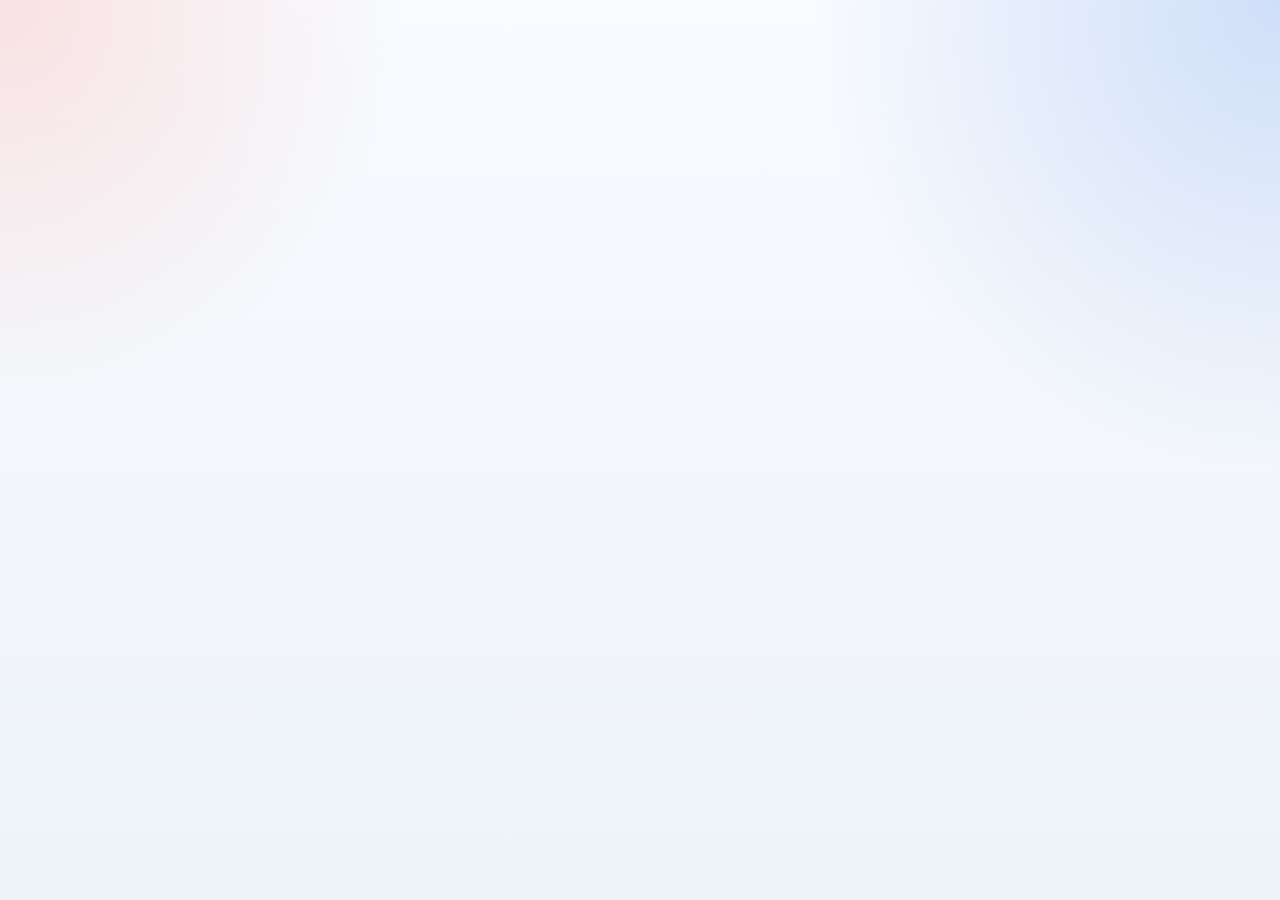
==== commit 60773e98: "Update index.html" ====
--- a/index.html
+++ b/index.html
@@ -3,7 +3,7 @@
 <head>
   <meta charset="UTF-8" />
   <meta name="viewport" content="width=device-width, initial-scale=1.0" />
-  <title>Minha Rede - Preview Interativo</title>
+  <title>Minha Rede</title>
   <style>
     :root {
       --bg: #eef3f7;
@@ -98,6711 +98,3 @@
     body[data-theme="blackout"] .search-group,
     body[data-theme="blackout"] .profile-section,
     body[data-theme="blackout"] .comment-item,
-    body[data-theme="blackout"] .profile-stat,
-    body[data-theme="blackout"] .trending-item,
-    body[data-theme="blackout"] .marketplace-page-hero,
-    body[data-theme="blackout"] .marketplace-sidebar-panel,
-    body[data-theme="blackout"] .marketplace-main-panel,
-    body[data-theme="blackout"] .marketplace-page-card,
-    body[data-theme="blackout"] .marketplace-hero-stat,
-    body[data-theme="blackout"] .marketplace-highlight,
-    body[data-theme="blackout"] .marketplace-empty {
-      background: rgba(16, 22, 32, 0.9);
-      border-color: rgba(133, 153, 186, 0.18);
-    }
-
-    body[data-theme="blackout"] .button-outline,
-    body[data-theme="blackout"] .button-soft,
-    body[data-theme="blackout"] .chip,
-    body[data-theme="blackout"] .action-button,
-    body[data-theme="blackout"] .composer-tool,
-    body[data-theme="blackout"] .marketplace-chip,
-    body[data-theme="blackout"] .chat-icon-button,
-    body[data-theme="blackout"] .chat-emoji-button,
-    body[data-theme="blackout"] .chat-emoji-option,
-    body[data-theme="blackout"] .reaction-option {
-      background: rgba(29, 40, 58, 0.92);
-      border-color: rgba(133, 153, 186, 0.18);
-      color: var(--text);
-    }
-
-    body[data-theme="blackout"] .nav-pill {
-      background: rgba(var(--nav-rgb, 45, 108, 223), 0.12);
-      border-color: rgba(var(--nav-rgb, 45, 108, 223), 0.2);
-      color: var(--nav-accent, #8fb8ff);
-      box-shadow: 0 10px 22px rgba(5, 10, 18, 0.22);
-    }
-
-    body[data-theme="blackout"] .nav-pill:hover,
-    body[data-theme="blackout"] .nav-pill[data-active="true"],
-    body[data-theme="blackout"] .button-soft:hover,
-    body[data-theme="blackout"] .button-outline:hover,
-    body[data-theme="blackout"] .action-button:hover,
-    body[data-theme="blackout"] .composer-tool[data-active="true"],
-    body[data-theme="blackout"] .chip[data-active="true"],
-    body[data-theme="blackout"] .chat-tab[data-active="true"] {
-      background: rgba(var(--nav-rgb, 45, 108, 223), 0.22);
-      border-color: rgba(var(--nav-rgb, 45, 108, 223), 0.36);
-      color: #f5f8ff;
-    }
-
-    body[data-theme="blackout"] .reaction-bar,
-    body[data-theme="blackout"] .chat-shell,
-    body[data-theme="blackout"] .chat-tabs,
-    body[data-theme="blackout"] .chat-messages,
-    body[data-theme="blackout"] .profile-banner,
-    body[data-theme="blackout"] .story-banner,
-    body[data-theme="blackout"] .product-preview,
-    body[data-theme="blackout"] .profile-cover,
-    body[data-theme="blackout"] .post-image,
-    body[data-theme="blackout"] .product-card img {
-      background: linear-gradient(135deg, rgba(19, 28, 42, 0.98), rgba(26, 38, 56, 0.96));
-      border-color: rgba(133, 153, 186, 0.18);
-    }
-
-    body[data-theme="blackout"] .chat-tab {
-      background: rgba(20, 28, 40, 0.9);
-      border-color: rgba(133, 153, 186, 0.16);
-    }
-
-    body[data-theme="blackout"] .chat-search-input {
-      background: transparent;
-      color: var(--text);
-    }
-
-    body[data-theme="blackout"] .marketplace-toolbar select {
-      background: rgba(29, 40, 58, 0.92);
-      border-color: rgba(133, 153, 186, 0.18);
-      color: var(--text);
-    }
-
-    body[data-theme="blackout"] .chat-search-icon,
-    body[data-theme="blackout"] .chat-message-status {
-      color: #9dc0ff;
-    }
-
-    body[data-theme="blackout"] .chat-tab p,
-    body[data-theme="blackout"] .post-time,
-    body[data-theme="blackout"] .post-stats,
-    body[data-theme="blackout"] .reaction-note,
-    body[data-theme="blackout"] .empty-card,
-    body[data-theme="blackout"] .admin-stat-card span {
-      color: var(--muted);
-    }
-
-    body[data-theme="blackout"] .post-tag {
-      background: rgba(29, 40, 58, 0.94);
-      color: #bcd4ff;
-    }
-
-    body[data-theme="blackout"] .search-icon {
-      background: rgba(45, 108, 223, 0.18);
-      color: #8fb8ff;
-    }
-
-    body[data-theme="blackout"] .story.story-create {
-      background:
-        linear-gradient(180deg, rgba(45, 108, 223, 0.12), rgba(255, 111, 97, 0.12)),
-        rgba(16, 22, 32, 0.96);
-      border-color: rgba(72, 124, 218, 0.3);
-    }
-
-    body[data-theme="blackout"] .story-create-badge {
-      border-color: rgba(16, 22, 32, 0.96);
-    }
-
-    body[data-theme="blackout"] .detail-item a {
-      color: #9dc0ff;
-    }
-
-    body[data-theme="blackout"] .small-copy,
-    body[data-theme="blackout"] .search-result-item p,
-    body[data-theme="blackout"] .story-meta,
-    body[data-theme="blackout"] .story-status-preview,
-    body[data-theme="blackout"] .product-meta,
-    body[data-theme="blackout"] .friend-subtitle,
-    body[data-theme="blackout"] .trending-item p,
-    body[data-theme="blackout"] .profile-summary p,
-    body[data-theme="blackout"] .detail-item span,
-    body[data-theme="blackout"] .switch-row span,
-    body[data-theme="blackout"] .notification-time,
-    body[data-theme="blackout"] .chat-person p,
-    body[data-theme="blackout"] .comment-item span {
-      color: var(--muted);
-    }
-
-    body[data-theme="blackout"] .trending-item:hover {
-      background: rgba(29, 40, 58, 0.94);
-      border-color: rgba(45, 108, 223, 0.3);
-    }
-
-    button,
-    input,
-    textarea {
-      font: inherit;
-    }
-
-    button {
-      border: 0;
-      background: none;
-      cursor: pointer;
-      color: inherit;
-    }
-
-    img {
-      max-width: 100%;
-      display: block;
-    }
-
-    .hidden {
-      display: none !important;
-    }
-
-    .topbar {
-      position: sticky;
-      top: 0;
-      z-index: 30;
-      backdrop-filter: blur(16px);
-      background: rgba(248, 251, 255, 0.9);
-      border-bottom: 1px solid rgba(112, 137, 170, 0.18);
-    }
-
-    .topbar-inner {
-      max-width: 1240px;
-      margin: 0 auto;
-      padding: 18px 18px;
-      display: grid;
-      grid-template-columns: minmax(0, 1fr) auto;
-      gap: 18px;
-      align-items: center;
-    }
-
-    .brand-box {
-      display: flex;
-      align-items: center;
-      gap: 14px;
-      min-width: 0;
-    }
-
-    .brand-mark {
-      width: 52px;
-      height: 52px;
-      border-radius: 18px;
-      display: grid;
-      place-items: center;
-      color: #fff;
-      font-size: 20px;
-      font-weight: 800;
-      background: linear-gradient(135deg, var(--brand), #f7a44c);
-      box-shadow: 0 12px 26px rgba(255, 111, 97, 0.28);
-    }
-
-    button.brand-mark {
-      padding: 0;
-      flex-shrink: 0;
-    }
-
-    .search-box {
-      display: flex;
-      align-items: center;
-      gap: 10px;
-      padding: 12px 16px;
-      background: rgba(255, 255, 255, 0.92);
-      border: 1px solid rgba(112, 137, 170, 0.18);
-      border-radius: 999px;
-      box-shadow: var(--soft-shadow);
-      flex: 1 1 auto;
-      min-width: 0;
-    }
-
-    .search-icon {
-      width: 34px;
-      height: 34px;
-      border-radius: 50%;
-      display: grid;
-      place-items: center;
-      color: var(--blue);
-      background: rgba(45, 108, 223, 0.1);
-      flex-shrink: 0;
-      font-weight: 700;
-    }
-
-    .search-box input {
-      width: 100%;
-      border: 0;
-      background: transparent;
-      outline: 0;
-      color: var(--text);
-      font-size: 15px;
-    }
-
-    .search-results-card {
-      margin-bottom: 22px;
-    }
-
-    .search-results-grid {
-      display: grid;
-      grid-template-columns: repeat(2, minmax(0, 1fr));
-      gap: 14px;
-    }
-
-    .search-group {
-      padding: 16px;
-      border-radius: 20px;
-      background: rgba(240, 245, 250, 0.58);
-      border: 1px solid rgba(102, 125, 156, 0.12);
-    }
-
-    .search-group h4 {
-      margin: 0 0 10px;
-      font-size: 16px;
-    }
-
-    .search-list {
-      display: grid;
-      gap: 10px;
-    }
-
-    .search-result-item {
-      width: 100%;
-      padding: 12px;
-      border-radius: 16px;
-      border: 1px solid rgba(102, 125, 156, 0.12);
-      background: rgba(255, 255, 255, 0.98);
-      text-align: left;
-    }
-
-    .search-result-top {
-      display: flex;
-      align-items: center;
-      gap: 10px;
-      margin-bottom: 6px;
-    }
-
-    .search-result-avatar {
-      width: 38px;
-      height: 38px;
-      border-radius: 50%;
-      object-fit: cover;
-      flex-shrink: 0;
-    }
-
-    .search-result-item strong {
-      display: block;
-      margin-bottom: 4px;
-    }
-
-    .search-result-item p {
-      margin: 0;
-      color: var(--muted);
-      font-size: 13px;
-      line-height: 1.45;
-    }
-
-    .nav-row {
-      display: flex;
-      justify-content: flex-end;
-      flex-wrap: wrap;
-      gap: 8px;
-    }
-
-    .nav-pill {
-      --nav-accent: #ff8359;
-      --nav-rgb: 255, 131, 89;
-      position: relative;
-      display: inline-flex;
-      align-items: center;
-      justify-content: center;
-      width: 42px;
-      height: 42px;
-      padding: 0;
-      border-radius: 15px;
-      background: linear-gradient(180deg, rgba(var(--nav-rgb), 0.12), rgba(var(--nav-rgb), 0.08));
-      border: 1px solid rgba(var(--nav-rgb), 0.18);
-      color: var(--nav-accent);
-      box-shadow: 0 12px 24px rgba(var(--nav-rgb), 0.1);
-      transition: transform 0.2s ease, border-color 0.2s ease, background 0.2s ease, box-shadow 0.2s ease;
-    }
-
-    .nav-pill:hover,
-    .nav-pill[data-active="true"] {
-      transform: translateY(-1px);
-      border-color: rgba(var(--nav-rgb), 0.3);
-      background: linear-gradient(180deg, rgba(var(--nav-rgb), 0.2), rgba(var(--nav-rgb), 0.12));
-      box-shadow: 0 14px 28px rgba(var(--nav-rgb), 0.18);
-    }
-
-    .nav-pill strong {
-      display: inline-flex;
-      align-items: center;
-      justify-content: center;
-      width: 19px;
-      height: 19px;
-      font-size: 18px;
-      line-height: 1;
-    }
-
-    .nav-pill svg {
-      width: 18px;
-      height: 18px;
-      stroke: currentColor;
-      fill: none;
-      stroke-width: 2;
-      stroke-linecap: round;
-      stroke-linejoin: round;
-    }
-
-    .nav-pill[data-action="go-home"] {
-      --nav-accent: #ff7d5c;
-      --nav-rgb: 255, 125, 92;
-    }
-
-    .nav-pill[data-action="open-friends"] {
-      --nav-accent: #2d8cff;
-      --nav-rgb: 45, 140, 255;
-    }
-
-    .nav-pill[data-action="open-reels"] {
-      --nav-accent: #ff4fb0;
-      --nav-rgb: 255, 79, 176;
-    }
-
-    .nav-pill[data-action="open-marketplace"] {
-      --nav-accent: #19b889;
-      --nav-rgb: 25, 184, 137;
-    }
-
-    .nav-pill[data-action="toggle-notifications"] {
-      --nav-accent: #ff9f43;
-      --nav-rgb: 255, 159, 67;
-    }
-
-    .nav-pill[data-action="toggle-chat"] {
-      --nav-accent: #5b8cff;
-      --nav-rgb: 91, 140, 255;
-    }
-
-    .nav-pill[data-action="open-admin"] {
-      --nav-accent: #8c6cff;
-      --nav-rgb: 140, 108, 255;
-    }
-
-    .nav-pill[data-action="open-profile"] {
-      --nav-accent: #5f9bff;
-      --nav-rgb: 95, 155, 255;
-    }
-
-    .badge {
-      min-width: 22px;
-      height: 22px;
-      padding: 0 6px;
-      border-radius: 999px;
-      display: inline-flex;
-      align-items: center;
-      justify-content: center;
-      background: var(--brand);
-      color: #fff;
-      font-size: 12px;
-      font-weight: 700;
-    }
-
-    .shell {
-      max-width: 1240px;
-      margin: 0 auto;
-      padding: 24px 18px 48px;
-    }
-
-    .hero-card {
-      display: grid;
-      grid-template-columns: 1.2fr 0.8fr;
-      gap: 16px;
-      align-items: center;
-      padding: 22px;
-      margin-bottom: 22px;
-      border-radius: var(--radius-xl);
-      background:
-        linear-gradient(135deg, rgba(255, 111, 97, 0.94), rgba(45, 108, 223, 0.92));
-      color: #fff;
-      box-shadow: 0 24px 40px rgba(45, 108, 223, 0.2);
-    }
-
-    .hero-copy h2 {
-      margin: 0 0 8px;
-      font-size: 34px;
-      line-height: 1;
-      letter-spacing: -0.04em;
-    }
-
-    .hero-copy p {
-      margin: 0;
-      max-width: 560px;
-      color: rgba(255, 255, 255, 0.9);
-    }
-
-    .hero-metrics {
-      display: grid;
-      grid-template-columns: repeat(3, minmax(0, 1fr));
-      gap: 12px;
-    }
-
-    .metric {
-      padding: 16px;
-      border-radius: 18px;
-      background: rgba(255, 255, 255, 0.16);
-      border: 1px solid rgba(255, 255, 255, 0.18);
-      backdrop-filter: blur(6px);
-    }
-
-    .metric-value {
-      font-size: 26px;
-      font-weight: 800;
-      line-height: 1;
-      margin-bottom: 6px;
-    }
-
-    .metric-label {
-      color: rgba(255, 255, 255, 0.9);
-      font-size: 13px;
-    }
-
-    .layout {
-      display: grid;
-      grid-template-columns: minmax(0, 1.7fr) minmax(280px, 360px);
-      gap: 24px;
-      align-items: start;
-    }
-
-    .card {
-      position: relative;
-      background: var(--card);
-      border: 1px solid rgba(112, 137, 170, 0.16);
-      border-radius: var(--radius-xl);
-      box-shadow: var(--shadow);
-      overflow: hidden;
-      backdrop-filter: blur(12px);
-    }
-
-    .card-pad {
-      padding: 20px;
-    }
-
-    .card-title-row {
-      display: flex;
-      align-items: center;
-      justify-content: space-between;
-      gap: 12px;
-      margin-bottom: 16px;
-    }
-
-    .card-title-row h3 {
-      margin: 0;
-      font-size: 19px;
-    }
-
-    .small-copy {
-      color: var(--muted);
-      font-size: 13px;
-    }
-
-    .composer-card {
-      margin-bottom: 20px;
-      transition: box-shadow 0.2s ease, transform 0.2s ease;
-    }
-
-    .composer-card.is-focused {
-      transform: translateY(-1px);
-      box-shadow: 0 26px 48px rgba(255, 111, 97, 0.12);
-    }
-
-    .composer-top {
-      display: flex;
-      gap: 14px;
-      align-items: center;
-      margin-bottom: 14px;
-    }
-
-    .avatar {
-      width: 46px;
-      height: 46px;
-      border-radius: 50%;
-      object-fit: cover;
-      flex-shrink: 0;
-      background: linear-gradient(135deg, #f7b55f, #ff6f61);
-    }
-
-    .composer-meta strong,
-    .post-author strong,
-    .friend-name,
-    .product-name {
-      display: block;
-      font-size: 15px;
-    }
-
-    .name-with-badge {
-      display: inline-flex;
-      align-items: center;
-      gap: 8px;
-      flex-wrap: wrap;
-    }
-
-    .profile-link-button {
-      display: inline-flex;
-      align-items: center;
-      padding: 0;
-      border: 0;
-      background: transparent;
-      color: inherit;
-      font: inherit;
-      text-align: left;
-      cursor: pointer;
-      transition: opacity 0.18s ease;
-    }
-
-    .profile-link-button:hover {
-      opacity: 0.78;
-    }
-
-    .verified-badge {
-      display: inline-flex;
-      align-items: center;
-      justify-content: center;
-      width: 16px;
-      height: 16px;
-      background: #0095f6;
-      color: #fff;
-      font-size: 9px;
-      font-weight: 900;
-      line-height: 1;
-      clip-path: polygon(50% 0%, 64% 8%, 78% 4%, 88% 16%, 98% 28%, 94% 42%, 100% 50%, 94% 58%, 98% 72%, 88% 84%, 78% 96%, 64% 92%, 50% 100%, 36% 92%, 22% 96%, 12% 84%, 2% 72%, 6% 58%, 0% 50%, 6% 42%, 2% 28%, 12% 16%, 22% 4%, 36% 8%);
-      box-shadow: 0 4px 10px rgba(0, 149, 246, 0.24);
-      transform: translateY(-1px);
-    }
-
-    .composer-meta span,
-    .post-author span {
-      color: var(--muted);
-      font-size: 13px;
-    }
-
-    .composer-form textarea,
-    .inline-input,
-    .inline-textarea {
-      width: 100%;
-      border: 1px solid rgba(102, 125, 156, 0.22);
-      border-radius: 18px;
-      outline: 0;
-      padding: 14px 16px;
-      background: rgba(255, 255, 255, 0.96);
-      color: var(--text);
-      resize: vertical;
-      transition: border-color 0.2s ease, box-shadow 0.2s ease;
-    }
-
-    .composer-form textarea {
-      min-height: 120px;
-      margin-bottom: 12px;
-    }
-
-    .composer-form textarea:focus,
-    .inline-input:focus,
-    .inline-textarea:focus {
-      border-color: rgba(255, 111, 97, 0.46);
-      box-shadow: 0 0 0 4px rgba(255, 111, 97, 0.09);
-    }
-
-    .composer-toolbar {
-      display: flex;
-      flex-wrap: wrap;
-      gap: 10px;
-      margin-bottom: 12px;
-    }
-
-    .composer-tool {
-      min-height: 42px;
-      padding: 0 14px;
-      border-radius: 14px;
-      background: rgba(240, 245, 250, 0.92);
-      color: var(--text);
-      border: 1px solid rgba(102, 125, 156, 0.14);
-      transition: transform 0.2s ease, background 0.2s ease, border-color 0.2s ease;
-    }
-
-    .composer-tool[data-active="true"] {
-      background: rgba(255, 111, 97, 0.14);
-      border-color: rgba(255, 111, 97, 0.28);
-      color: var(--brand-dark);
-    }
-
-    .composer-extra-panels {
-      display: grid;
-      gap: 10px;
-      margin-bottom: 12px;
-    }
-
-    .composer-extra {
-      display: none;
-    }
-
-    .composer-extra[data-open="true"] {
-      display: block;
-    }
-
-    .composer-actions,
-    .modal-actions,
-    .comment-form {
-      display: flex;
-      flex-wrap: wrap;
-      gap: 10px;
-      align-items: center;
-    }
-
-    .inline-input {
-      min-height: 50px;
-      flex: 1 1 240px;
-    }
-
-    .inline-textarea {
-      min-height: 110px;
-    }
-
-    .button-primary,
-    .button-soft,
-    .button-outline {
-      min-height: 46px;
-      padding: 0 16px;
-      border-radius: 14px;
-      font-weight: 700;
-      transition: transform 0.2s ease, box-shadow 0.2s ease, background 0.2s ease;
-    }
-
-    .button-primary {
-      color: #fff;
-      background: linear-gradient(135deg, var(--brand), #ff8c55);
-      box-shadow: 0 12px 24px rgba(255, 111, 97, 0.22);
-    }
-
-    .button-primary:hover,
-    .button-soft:hover,
-    .button-outline:hover,
-    .action-button:hover,
-    .story:hover,
-    .product-card:hover,
-    .friend-card:hover,
-    .notification-item:hover {
-      transform: translateY(-1px);
-    }
-
-    .button-soft {
-      background: rgba(45, 108, 223, 0.09);
-      color: var(--blue-dark);
-    }
-
-    .button-outline {
-      border: 1px solid rgba(102, 125, 156, 0.22);
-      background: rgba(255, 255, 255, 0.96);
-    }
-
-    .stories-card {
-      margin-bottom: 20px;
-    }
-
-    .reels-card {
-      margin-bottom: 20px;
-    }
-
-    .layout.reels-page {
-      grid-template-columns: 1fr;
-    }
-
-    .reels-card.reels-page-mode {
-      margin-bottom: 0;
-    }
-
-    .reels-card.reels-page-mode .card-pad {
-      padding: 24px;
-    }
-
-    .reels-card.reels-page-mode .reels-list {
-      display: grid;
-      grid-template-columns: repeat(auto-fit, minmax(220px, 1fr));
-      grid-auto-flow: row;
-      gap: 18px;
-      overflow: visible;
-      padding-bottom: 0;
-    }
-
-    .reels-card.reels-page-mode .reel-card {
-      min-height: 420px;
-    }
-
-    .stories-list {
-      display: flex;
-      gap: 14px;
-      overflow-x: auto;
-      padding-bottom: 4px;
-    }
-
-    .stories-list::-webkit-scrollbar {
-      height: 8px;
-    }
-
-    .stories-list::-webkit-scrollbar-thumb {
-      border-radius: 999px;
-      background: rgba(102, 125, 156, 0.25);
-    }
-
-    .story {
-      min-width: 118px;
-      padding: 10px;
-      border-radius: 22px;
-      background: rgba(255, 255, 255, 0.96);
-      border: 1px solid rgba(102, 125, 156, 0.16);
-      text-align: center;
-      box-shadow: var(--soft-shadow);
-      transition: transform 0.2s ease, border-color 0.2s ease;
-    }
-
-    .story[data-viewed="true"] {
-      opacity: 0.74;
-    }
-
-    .story.story-create {
-      border-style: dashed;
-      border-color: rgba(72, 124, 218, 0.34);
-      background:
-        linear-gradient(180deg, rgba(45, 108, 223, 0.08), rgba(255, 111, 97, 0.08)),
-        rgba(255, 255, 255, 0.96);
-    }
-
-    .story-create .story-cover {
-      margin-bottom: 18px;
-      overflow: visible;
-    }
-
-    .story-create .story-cover::after {
-      background: linear-gradient(180deg, rgba(17, 25, 38, 0.06), rgba(17, 25, 38, 0.18));
-    }
-
-    .story-create-photo {
-      position: absolute;
-      inset: 0;
-      width: 100%;
-      height: 100%;
-      object-fit: cover;
-      border-radius: inherit;
-      z-index: 0;
-    }
-
-    .story-create-badge {
-      position: absolute;
-      left: 50%;
-      bottom: -14px;
-      z-index: 3;
-      width: 32px;
-      height: 32px;
-      border-radius: 50%;
-      display: inline-flex;
-      align-items: center;
-      justify-content: center;
-      background: linear-gradient(135deg, var(--blue), #4d8dff);
-      color: #fff;
-      font-size: 22px;
-      font-weight: 700;
-      transform: translateX(-50%);
-      border: 3px solid var(--card-solid);
-      box-shadow: 0 10px 18px rgba(45, 108, 223, 0.28);
-    }
-
-    .story-cover {
-      position: relative;
-      height: 92px;
-      margin-bottom: 10px;
-      border-radius: 18px;
-      overflow: hidden;
-      background-image: var(--story-image);
-      background-size: cover;
-      background-position: center;
-    }
-
-    .story-cover::after {
-      content: "";
-      position: absolute;
-      inset: 0;
-      background: linear-gradient(180deg, rgba(17, 25, 38, 0.08), rgba(17, 25, 38, 0.34));
-    }
-
-    .story-ring {
-      width: 70px;
-      height: 70px;
-      position: absolute;
-      left: 50%;
-      bottom: 8px;
-      z-index: 1;
-      margin: 0;
-      transform: translateX(-50%);
-      padding: 3px;
-      border-radius: 50%;
-      background: linear-gradient(135deg, var(--brand), #f5c257, var(--blue));
-    }
-
-    .story-ring img {
-      width: 100%;
-      height: 100%;
-      border-radius: 50%;
-      object-fit: cover;
-      border: 3px solid #fff;
-    }
-
-    .story-name {
-      font-weight: 700;
-      font-size: 14px;
-      margin-bottom: 4px;
-    }
-
-    .story-status-preview {
-      min-height: 32px;
-      margin-bottom: 6px;
-      color: var(--text);
-      font-size: 11px;
-      line-height: 1.35;
-      display: -webkit-box;
-      -webkit-line-clamp: 2;
-      -webkit-box-orient: vertical;
-      overflow: hidden;
-    }
-
-    .story-meta {
-      color: var(--muted);
-      font-size: 12px;
-    }
-
-    .reels-list {
-      display: grid;
-      grid-auto-flow: column;
-      grid-auto-columns: minmax(188px, 188px);
-      gap: 14px;
-      overflow-x: auto;
-      padding-bottom: 4px;
-    }
-
-    .reels-list::-webkit-scrollbar {
-      height: 8px;
-    }
-
-    .reels-list::-webkit-scrollbar-thumb {
-      border-radius: 999px;
-      background: rgba(102, 125, 156, 0.25);
-    }
-
-    .reel-card {
-      position: relative;
-      min-height: 306px;
-      padding: 14px;
-      border-radius: 28px;
-      overflow: hidden;
-      border: 1px solid rgba(102, 125, 156, 0.16);
-      background: linear-gradient(180deg, rgba(12, 18, 30, 0.08), rgba(12, 18, 30, 0.72));
-      box-shadow: var(--soft-shadow);
-      color: #fff;
-      text-align: left;
-      transition: transform 0.2s ease, border-color 0.2s ease;
-    }
-
-    .reel-card:hover {
-      transform: translateY(-2px);
-      border-color: rgba(24, 119, 242, 0.22);
-    }
-
-    .reel-card::before {
-      content: "";
-      position: absolute;
-      inset: 0;
-      background-image: var(--reel-image);
-      background-size: cover;
-      background-position: center;
-      transform: scale(1.02);
-      z-index: 0;
-    }
-
-    .reel-card::after {
-      content: "";
-      position: absolute;
-      inset: 0;
-      background:
-        linear-gradient(180deg, rgba(11, 17, 28, 0.16), rgba(11, 17, 28, 0.14) 32%, rgba(11, 17, 28, 0.78));
-      z-index: 0;
-    }
-
-    .reel-inner {
-      position: relative;
-      z-index: 1;
-      display: flex;
-      flex-direction: column;
-      justify-content: space-between;
-      min-height: 278px;
-      gap: 14px;
-    }
-
-    .reel-top {
-      display: flex;
-      align-items: center;
-      justify-content: space-between;
-      gap: 10px;
-    }
-
-    .reel-author {
-      display: flex;
-      align-items: center;
-      gap: 10px;
-      min-width: 0;
-    }
-
-    .reel-author .avatar {
-      width: 42px;
-      height: 42px;
-      border: 2px solid rgba(255, 255, 255, 0.92);
-    }
-
-    .reel-author strong,
-    .reel-author span {
-      color: #fff;
-    }
-
-    .reel-author .small-copy {
-      color: rgba(255, 255, 255, 0.82);
-    }
-
-    .reel-badge {
-      display: inline-flex;
-      align-items: center;
-      justify-content: center;
-      min-height: 28px;
-      padding: 0 10px;
-      border-radius: 999px;
-      background: rgba(255, 255, 255, 0.16);
-      font-size: 12px;
-      font-weight: 700;
-      backdrop-filter: blur(8px);
-    }
-
-    .reel-copy {
-      position: relative;
-      z-index: 1;
-    }
-
-    .reel-copy p {
-      margin: 0 0 10px;
-      line-height: 1.5;
-      color: rgba(255, 255, 255, 0.96);
-    }
-
-    .reel-meta {
-      display: flex;
-      gap: 10px;
-      flex-wrap: wrap;
-      color: rgba(255, 255, 255, 0.82);
-      font-size: 12px;
-    }
-
-    .reel-modal {
-      width: min(760px, 100%);
-    }
-
-    .reel-player {
-      display: grid;
-      grid-template-columns: minmax(0, 320px) minmax(0, 1fr);
-      gap: 22px;
-      align-items: stretch;
-    }
-
-    .reel-stage {
-      position: relative;
-      min-height: 560px;
-      border-radius: 28px;
-      overflow: hidden;
-      background-image: var(--reel-image);
-      background-size: cover;
-      background-position: center;
-      box-shadow: var(--soft-shadow);
-    }
-
-    .reel-stage::after {
-      content: "";
-      position: absolute;
-      inset: 0;
-      background:
-        linear-gradient(180deg, rgba(11, 17, 28, 0.08), rgba(11, 17, 28, 0.08) 34%, rgba(11, 17, 28, 0.76));
-    }
-
-    .reel-stage-copy {
-      position: absolute;
-      inset: auto 18px 18px 18px;
-      z-index: 1;
-      color: #fff;
-    }
-
-    .reel-stage-copy p {
-      margin: 0 0 10px;
-      color: rgba(255, 255, 255, 0.95);
-    }
-
-    .reel-stage-bar {
-      width: 100%;
-      height: 4px;
-      margin-bottom: 14px;
-      border-radius: 999px;
-      background: rgba(255, 255, 255, 0.22);
-      overflow: hidden;
-    }
-
-    .reel-stage-bar span {
-      display: block;
-      width: 62%;
-      height: 100%;
-      border-radius: inherit;
-      background: linear-gradient(90deg, #fff, rgba(255, 255, 255, 0.72));
-    }
-
-    .reel-side {
-      display: flex;
-      flex-direction: column;
-      gap: 16px;
-    }
-
-    .reel-side-card {
-      padding: 18px;
-      border-radius: 22px;
-      background: rgba(240, 245, 250, 0.82);
-    }
-
-    .reel-side-card p {
-      margin: 0 0 10px;
-    }
-
-    .reel-side-card p:last-child {
-      margin-bottom: 0;
-    }
-
-    .section-heading {
-      display: flex;
-      align-items: end;
-      justify-content: space-between;
-      gap: 14px;
-      margin-bottom: 12px;
-      padding: 0 2px;
-    }
-
-    .section-heading h3 {
-      margin: 0;
-      font-size: 24px;
-      letter-spacing: -0.03em;
-    }
-
-    .posts-list {
-      display: grid;
-      gap: 18px;
-    }
-
-    .post-card {
-      overflow: hidden;
-    }
-
-    .post-head {
-      display: flex;
-      align-items: center;
-      justify-content: space-between;
-      gap: 14px;
-      padding: 18px 20px 14px;
-    }
-
-    .post-author {
-      display: flex;
-      gap: 12px;
-      align-items: center;
-      min-width: 0;
-    }
-
-    .post-time {
-      color: var(--muted);
-      font-size: 12px;
-      white-space: nowrap;
-    }
-
-    .post-image {
-      aspect-ratio: 16 / 9;
-      width: 100%;
-      object-fit: cover;
-      background: linear-gradient(135deg, #e4edf7, #d5e0f0);
-    }
-
-    .post-body {
-      padding: 18px 20px 20px;
-    }
-
-    .post-content {
-      margin: 0 0 14px;
-      line-height: 1.55;
-    }
-
-    .post-tags {
-      display: flex;
-      flex-wrap: wrap;
-      gap: 8px;
-      margin: 0 0 12px;
-    }
-
-    .post-tag {
-      display: inline-flex;
-      align-items: center;
-      min-height: 32px;
-      padding: 0 12px;
-      border-radius: 999px;
-      background: rgba(240, 245, 250, 0.9);
-      color: var(--blue-dark);
-      font-size: 12px;
-      font-weight: 700;
-    }
-
-    .post-stats {
-      display: flex;
-      flex-wrap: wrap;
-      gap: 14px;
-      margin-bottom: 14px;
-      color: var(--muted);
-      font-size: 13px;
-    }
-
-    .post-actions {
-      display: flex;
-      flex-wrap: wrap;
-      gap: 10px;
-      margin-bottom: 14px;
-    }
-
-    .action-button {
-      display: inline-flex;
-      align-items: center;
-      justify-content: center;
-      gap: 8px;
-      min-height: 42px;
-      padding: 0 14px;
-      border-radius: 14px;
-      background: rgba(240, 245, 250, 0.92);
-      color: var(--text);
-      transition: transform 0.2s ease, background 0.2s ease, color 0.2s ease;
-    }
-
-    .action-button[data-active="true"] {
-      background: rgba(255, 111, 97, 0.14);
-      color: var(--brand-dark);
-    }
-
-    .reaction-wrap {
-      position: relative;
-    }
-
-    .reaction-bar {
-      position: absolute;
-      left: 0;
-      bottom: calc(100% + 8px);
-      z-index: 8;
-      display: flex;
-      gap: 8px;
-      padding: 8px;
-      border-radius: 18px;
-      background: rgba(255, 255, 255, 0.98);
-      border: 1px solid rgba(102, 125, 156, 0.12);
-      box-shadow: var(--soft-shadow);
-    }
-
-    .reaction-option {
-      width: 38px;
-      height: 38px;
-      border-radius: 50%;
-      display: inline-flex;
-      align-items: center;
-      justify-content: center;
-      font-size: 20px;
-      background: rgba(240, 245, 250, 0.92);
-      transition: transform 0.18s ease, background 0.18s ease;
-    }
-
-    .reaction-option:hover,
-    .reaction-option[data-active="true"] {
-      transform: translateY(-2px) scale(1.05);
-      background: rgba(232, 242, 255, 0.96);
-    }
-
-    .reaction-note {
-      margin-bottom: 12px;
-      color: var(--muted);
-      font-size: 13px;
-    }
-
-    .comment-panel {
-      border-top: 1px solid rgba(102, 125, 156, 0.14);
-      padding-top: 14px;
-    }
-
-    .comment-list {
-      display: grid;
-      gap: 10px;
-      margin-bottom: 12px;
-    }
-
-    .comment-item {
-      padding: 12px 14px;
-      border-radius: 14px;
-      background: rgba(240, 245, 250, 0.84);
-    }
-
-    .comment-item strong {
-      margin-right: 6px;
-    }
-
-    .comment-form .inline-input {
-      flex: 1 1 220px;
-    }
-
-    .empty-card {
-      padding: 24px;
-      text-align: center;
-      color: var(--muted);
-    }
-
-    .profile-card,
-    .trending-card,
-    .marketplace-card,
-    .friends-card {
-      margin-bottom: 18px;
-    }
-
-    .profile-head {
-      display: flex;
-      align-items: center;
-      gap: 14px;
-      margin-bottom: 18px;
-    }
-
-    .profile-head .avatar {
-      width: 58px;
-      height: 58px;
-    }
-
-    .profile-summary {
-      margin-bottom: 16px;
-    }
-
-    .profile-summary p {
-      margin: 0 0 8px;
-      color: var(--muted);
-      line-height: 1.55;
-    }
-
-    .profile-grid {
-      display: grid;
-      grid-template-columns: repeat(2, minmax(0, 1fr));
-      gap: 12px;
-    }
-
-    .profile-stat {
-      padding: 14px;
-      border-radius: 18px;
-      background: rgba(240, 245, 250, 0.88);
-    }
-
-    .profile-stat strong {
-      display: block;
-      font-size: 22px;
-      line-height: 1;
-      margin-bottom: 6px;
-    }
-
-    .profile-actions {
-      display: flex;
-      gap: 10px;
-      flex-wrap: wrap;
-      margin-top: 16px;
-    }
-
-    .trending-list {
-      display: grid;
-      gap: 10px;
-    }
-
-    .trending-item {
-      padding: 12px 14px;
-      border-radius: 18px;
-      border: 1px solid rgba(102, 125, 156, 0.12);
-      background: rgba(240, 245, 250, 0.7);
-      text-align: left;
-      transition: transform 0.18s ease, border-color 0.18s ease, background 0.18s ease;
-    }
-
-    .trending-item:hover {
-      transform: translateY(-1px);
-      border-color: rgba(24, 119, 242, 0.22);
-      background: rgba(232, 242, 255, 0.88);
-    }
-
-    .trending-item strong {
-      display: block;
-      margin-bottom: 4px;
-      font-size: 15px;
-    }
-
-    .trending-item p {
-      margin: 0;
-      color: var(--muted);
-      font-size: 13px;
-      line-height: 1.45;
-    }
-
-    .product-list,
-    .friends-list,
-    .notification-list {
-      display: grid;
-      gap: 12px;
-    }
-
-    .product-card,
-    .friend-card,
-    .notification-item {
-      padding: 12px;
-      border-radius: 18px;
-      background: rgba(255, 255, 255, 0.96);
-      border: 1px solid rgba(102, 125, 156, 0.14);
-      box-shadow: var(--soft-shadow);
-      transition: transform 0.2s ease, border-color 0.2s ease;
-    }
-
-    .product-card {
-      display: grid;
-      grid-template-columns: 82px minmax(0, 1fr);
-      gap: 12px;
-      align-items: center;
-    }
-
-    .product-card img {
-      width: 82px;
-      height: 82px;
-      border-radius: 16px;
-      object-fit: cover;
-      background: linear-gradient(135deg, #e4edf7, #d5e0f0);
-    }
-
-    .product-price {
-      color: var(--green);
-      font-weight: 800;
-      margin: 6px 0;
-    }
-
-    .product-meta {
-      color: var(--muted);
-      font-size: 13px;
-      margin-bottom: 8px;
-    }
-
-    .product-actions {
-      display: flex;
-      gap: 8px;
-      flex-wrap: wrap;
-    }
-
-    .product-content {
-      display: flex;
-      flex-direction: column;
-      height: 100%;
-    }
-
-    .product-market-actions {
-      display: grid;
-      grid-template-columns: repeat(3, minmax(0, 1fr));
-      gap: 8px;
-      margin-top: 12px;
-    }
-
-    .product-market-actions .button-soft,
-    .product-market-actions .button-outline {
-      width: 100%;
-      min-height: 40px;
-      padding: 0 10px;
-      justify-content: center;
-      font-size: 12px;
-    }
-
-    .marketplace-page {
-      margin-bottom: 18px;
-    }
-
-    .marketplace-page-shell {
-      display: grid;
-      gap: 18px;
-    }
-
-    .marketplace-page-hero {
-      display: grid;
-      grid-template-columns: minmax(0, 1.2fr) minmax(280px, 0.8fr);
-      gap: 16px;
-      padding: 18px;
-      border-radius: 26px;
-      background:
-        radial-gradient(circle at top left, rgba(24, 119, 242, 0.14), transparent 28%),
-        radial-gradient(circle at bottom right, rgba(255, 111, 97, 0.16), transparent 30%),
-        linear-gradient(135deg, rgba(246, 250, 255, 0.96), rgba(236, 243, 252, 0.94));
-      border: 1px solid rgba(102, 125, 156, 0.12);
-    }
-
-    .marketplace-page-hero h3 {
-      margin: 0 0 10px;
-      font-size: 30px;
-      letter-spacing: -0.04em;
-    }
-
-    .marketplace-page-hero p {
-      margin: 0 0 16px;
-      color: var(--muted);
-      line-height: 1.55;
-    }
-
-    .marketplace-highlight-row {
-      display: flex;
-      gap: 10px;
-      flex-wrap: wrap;
-    }
-
-    .marketplace-highlight {
-      display: inline-flex;
-      align-items: center;
-      min-height: 38px;
-      padding: 0 14px;
-      border-radius: 999px;
-      background: rgba(255, 255, 255, 0.84);
-      border: 1px solid rgba(102, 125, 156, 0.12);
-      font-size: 13px;
-      font-weight: 700;
-    }
-
-    .marketplace-hero-stats {
-      display: grid;
-      grid-template-columns: repeat(2, minmax(0, 1fr));
-      gap: 12px;
-    }
-
-    .marketplace-hero-stat {
-      padding: 16px;
-      border-radius: 22px;
-      background: rgba(255, 255, 255, 0.82);
-      border: 1px solid rgba(102, 125, 156, 0.12);
-      box-shadow: var(--soft-shadow);
-    }
-
-    .marketplace-hero-stat strong {
-      display: block;
-      margin-bottom: 8px;
-      font-size: 26px;
-      line-height: 1;
-    }
-
-    .marketplace-page-layout {
-      display: grid;
-      grid-template-columns: 300px minmax(0, 1fr);
-      gap: 18px;
-      align-items: start;
-    }
-
-    .marketplace-sidebar-panel,
-    .marketplace-main-panel {
-      padding: 18px;
-      border-radius: 24px;
-      background: rgba(255, 255, 255, 0.96);
-      border: 1px solid rgba(102, 125, 156, 0.12);
-      box-shadow: var(--soft-shadow);
-    }
-
-    .marketplace-sidebar-panel h4,
-    .marketplace-main-panel h4 {
-      margin: 0 0 12px;
-      font-size: 18px;
-      letter-spacing: -0.03em;
-    }
-
-    .marketplace-filter-group {
-      display: grid;
-      gap: 10px;
-      margin-bottom: 16px;
-    }
-
-    .marketplace-filter-label {
-      font-size: 12px;
-      font-weight: 700;
-      color: var(--muted);
-      text-transform: uppercase;
-      letter-spacing: 0.06em;
-    }
-
-    .marketplace-filter-grid {
-      display: grid;
-      grid-template-columns: repeat(2, minmax(0, 1fr));
-      gap: 10px;
-    }
-
-    .marketplace-chip-row {
-      display: flex;
-      gap: 8px;
-      flex-wrap: wrap;
-    }
-
-    .marketplace-chip {
-      display: inline-flex;
-      align-items: center;
-      justify-content: center;
-      min-height: 38px;
-      padding: 0 14px;
-      border-radius: 999px;
-      border: 1px solid rgba(102, 125, 156, 0.12);
-      background: rgba(240, 245, 250, 0.92);
-      color: var(--text);
-      font-size: 13px;
-      font-weight: 700;
-      transition: transform 0.18s ease, background 0.18s ease, border-color 0.18s ease;
-    }
-
-    .marketplace-chip:hover,
-    .marketplace-chip[data-active="true"] {
-      transform: translateY(-1px);
-      background: rgba(232, 242, 255, 0.98);
-      border-color: rgba(24, 119, 242, 0.24);
-      color: #1877f2;
-    }
-
-    .marketplace-sidebar-meta {
-      display: grid;
-      gap: 10px;
-    }
-
-    .marketplace-sidebar-meta .detail-item {
-      margin: 0;
-    }
-
-    .marketplace-toolbar {
-      display: grid;
-      grid-template-columns: minmax(0, 1fr) 180px;
-      gap: 12px;
-      align-items: center;
-      margin-bottom: 16px;
-    }
-
-    .marketplace-toolbar .inline-input,
-    .marketplace-toolbar select,
-    .marketplace-filter-grid .inline-input {
-      min-height: 46px;
-    }
-
-    .marketplace-toolbar select {
-      width: 100%;
-      padding: 0 14px;
-      border-radius: 16px;
-      border: 1px solid rgba(102, 125, 156, 0.14);
-      background: rgba(255, 255, 255, 0.96);
-      color: var(--text);
-      outline: none;
-    }
-
-    .marketplace-section-row {
-      display: flex;
-      align-items: center;
-      justify-content: space-between;
-      gap: 12px;
-      margin-bottom: 14px;
-    }
-
-    .marketplace-grid {
-      display: grid;
-      grid-template-columns: repeat(2, minmax(0, 1fr));
-      gap: 14px;
-    }
-
-    .marketplace-page-card {
-      display: grid;
-      gap: 14px;
-      padding: 14px;
-      border-radius: 22px;
-      border: 1px solid rgba(102, 125, 156, 0.14);
-      background: rgba(255, 255, 255, 0.98);
-      box-shadow: var(--soft-shadow);
-    }
-
-    .marketplace-page-card img {
-      width: 100%;
-      aspect-ratio: 1.18 / 1;
-      object-fit: cover;
-      border-radius: 18px;
-      background: linear-gradient(135deg, #e4edf7, #d5e0f0);
-    }
-
-    .marketplace-page-card-head {
-      display: flex;
-      align-items: start;
-      justify-content: space-between;
-      gap: 12px;
-    }
-
-    .marketplace-page-card h5 {
-      margin: 0 0 6px;
-      font-size: 18px;
-      letter-spacing: -0.03em;
-    }
-
-    .marketplace-page-card .product-price {
-      margin: 0 0 6px;
-      font-size: 22px;
-    }
-
-    .marketplace-page-card .product-meta {
-      margin-bottom: 0;
-      line-height: 1.5;
-    }
-
-    .marketplace-page-badge {
-      display: inline-flex;
-      align-items: center;
-      justify-content: center;
-      min-height: 34px;
-      padding: 0 12px;
-      border-radius: 999px;
-      background: rgba(232, 242, 255, 0.98);
-      color: #1877f2;
-      font-size: 12px;
-      font-weight: 800;
-      border: 1px solid rgba(24, 119, 242, 0.16);
-    }
-
-    .marketplace-page-actions {
-      display: grid;
-      grid-template-columns: repeat(2, minmax(0, 1fr));
-      gap: 10px;
-    }
-
-    .marketplace-page-actions .button-soft,
-    .marketplace-page-actions .button-outline,
-    .marketplace-page-actions .button-primary {
-      width: 100%;
-    }
-
-    .marketplace-page-subactions {
-      display: grid;
-      grid-template-columns: repeat(2, minmax(0, 1fr));
-      gap: 10px;
-    }
-
-    .marketplace-empty {
-      padding: 30px 18px;
-      border-radius: 22px;
-      text-align: center;
-      background: rgba(240, 245, 250, 0.72);
-      color: var(--muted);
-    }
-
-    @media (max-width: 980px) {
-      .marketplace-page-hero,
-      .marketplace-page-layout,
-      .marketplace-toolbar {
-        grid-template-columns: 1fr;
-      }
-
-      .marketplace-grid {
-        grid-template-columns: 1fr;
-      }
-    }
-
-    .friend-card {
-      display: grid;
-      gap: 14px;
-    }
-
-    .friend-left {
-      display: flex;
-      align-items: flex-start;
-      gap: 12px;
-      min-width: 0;
-      width: 100%;
-    }
-
-    .friend-left .avatar {
-      width: 50px;
-      height: 50px;
-    }
-
-    .friend-copy {
-      min-width: 0;
-      flex: 1 1 auto;
-    }
-
-    .friend-name {
-      display: inline-flex;
-      align-items: center;
-      gap: 2px;
-      margin-bottom: 4px;
-      max-width: 100%;
-    }
-
-    .friend-name-text {
-      line-height: 1.2;
-    }
-
-    .friend-name .verified-badge {
-      margin-left: -1px;
-      flex-shrink: 0;
-    }
-
-    .friend-subtitle {
-      color: var(--muted);
-      font-size: 13px;
-    }
-
-    .friend-actions {
-      display: grid;
-      grid-template-columns: repeat(3, minmax(0, 1fr));
-      gap: 8px;
-      width: 100%;
-    }
-
-    .friend-actions .button-soft,
-    .friend-actions .chip {
-      width: 100%;
-      min-height: 40px;
-      padding: 0 10px;
-      justify-content: center;
-      font-size: 12px;
-    }
-
-    .chip {
-      display: inline-flex;
-      align-items: center;
-      gap: 8px;
-      min-height: 38px;
-      padding: 0 12px;
-      border-radius: 999px;
-      background: rgba(45, 108, 223, 0.09);
-      color: var(--blue-dark);
-      font-size: 13px;
-      font-weight: 700;
-      white-space: nowrap;
-    }
-
-    .chip[data-active="true"] {
-      background: rgba(24, 147, 109, 0.14);
-      color: var(--green);
-    }
-
-    .drawer {
-      position: fixed;
-      top: 88px;
-      right: 18px;
-      z-index: 50;
-      width: min(380px, calc(100vw - 24px));
-      max-height: calc(100vh - 110px);
-      padding: 18px;
-      overflow: auto;
-      border-radius: 26px;
-      background: rgba(255, 255, 255, 0.96);
-      border: 1px solid rgba(112, 137, 170, 0.18);
-      box-shadow: 0 28px 48px rgba(22, 34, 53, 0.18);
-      backdrop-filter: blur(16px);
-    }
-
-    .chat-drawer {
-      position: fixed;
-      right: 18px;
-      bottom: 18px;
-      z-index: 55;
-      width: min(460px, calc(100vw - 24px));
-      height: min(78vh, 780px);
-      display: grid;
-      grid-template-rows: auto 1fr;
-      border-radius: 30px;
-      background: rgba(255, 255, 255, 0.985);
-      border: 1px solid rgba(112, 137, 170, 0.18);
-      box-shadow: 0 30px 58px rgba(22, 34, 53, 0.2);
-      overflow: hidden;
-      backdrop-filter: blur(18px);
-    }
-
-    .chat-head {
-      display: flex;
-      align-items: center;
-      justify-content: space-between;
-      gap: 14px;
-      padding: 18px 18px 14px;
-      border-bottom: 1px solid rgba(102, 125, 156, 0.12);
-      background:
-        radial-gradient(circle at top right, rgba(24, 119, 242, 0.12), transparent 34%),
-        linear-gradient(180deg, rgba(255, 255, 255, 0.99), rgba(246, 250, 255, 0.96));
-    }
-
-    .chat-head-copy {
-      min-width: 0;
-    }
-
-    .chat-head h3 {
-      margin: 0;
-      font-size: 22px;
-      letter-spacing: -0.03em;
-    }
-
-    .chat-head p {
-      margin: 4px 0 0;
-      color: var(--muted);
-      font-size: 13px;
-    }
-
-    .chat-shell {
-      min-height: 0;
-      display: grid;
-      grid-template-columns: minmax(0, 1fr);
-      background: rgba(248, 251, 255, 0.78);
-    }
-
-    .chat-sidebar {
-      display: grid;
-      grid-template-rows: auto 1fr;
-      min-height: 0;
-      border-bottom: 1px solid rgba(102, 125, 156, 0.1);
-      background: linear-gradient(180deg, rgba(245, 249, 255, 0.94), rgba(239, 245, 252, 0.84));
-    }
-
-    .chat-main {
-      display: grid;
-      grid-template-rows: auto 1fr auto;
-      min-height: 0;
-      background: rgba(255, 255, 255, 0.98);
-    }
-
-    .chat-search {
-      position: relative;
-      padding: 14px 16px 10px;
-      border-bottom: 1px solid rgba(102, 125, 156, 0.1);
-    }
-
-    .chat-search-icon {
-      position: absolute;
-      left: 30px;
-      top: 50%;
-      transform: translateY(-50%);
-      color: var(--muted);
-      font-size: 16px;
-      pointer-events: none;
-    }
-
-    .chat-search-input {
-      width: 100%;
-      min-height: 46px;
-      padding: 0 16px 0 42px;
-      border-radius: 999px;
-      border: 1px solid rgba(102, 125, 156, 0.14);
-      background: rgba(255, 255, 255, 0.96);
-      color: var(--text);
-      outline: none;
-    }
-
-    .chat-search-input:focus {
-      border-color: rgba(24, 119, 242, 0.3);
-      box-shadow: 0 0 0 4px rgba(24, 119, 242, 0.08);
-    }
-
-    .chat-tabs {
-      display: grid;
-      gap: 12px;
-      overflow: auto;
-      padding: 12px 16px 16px;
-      background: transparent;
-    }
-
-    .chat-tab {
-      position: relative;
-      width: 100%;
-      padding: 12px;
-      border-radius: 20px;
-      border: 1px solid rgba(102, 125, 156, 0.1);
-      background: rgba(255, 255, 255, 0.98);
-      box-shadow: 0 10px 24px rgba(22, 34, 53, 0.08);
-      text-align: left;
-      transition: transform 0.18s ease, border-color 0.18s ease, box-shadow 0.18s ease, background 0.18s ease;
-    }
-
-    .chat-tab:hover {
-      transform: translateY(-1px);
-      border-color: rgba(24, 119, 242, 0.18);
-      box-shadow: 0 14px 28px rgba(22, 34, 53, 0.1);
-    }
-
-    .chat-tab[data-active="true"] {
-      border-color: rgba(24, 119, 242, 0.3);
-      background: linear-gradient(180deg, rgba(238, 245, 255, 0.98), rgba(231, 241, 255, 0.98));
-      box-shadow: 0 18px 32px rgba(24, 119, 242, 0.14);
-    }
-
-    .chat-tab-top {
-      display: flex;
-      align-items: center;
-      justify-content: space-between;
-      gap: 10px;
-    }
-
-    .chat-tab-person {
-      display: flex;
-      align-items: center;
-      gap: 10px;
-      min-width: 0;
-      flex: 1 1 auto;
-    }
-
-    .chat-tab-avatar {
-      width: 42px;
-      height: 42px;
-      border-radius: 50%;
-      object-fit: cover;
-      flex-shrink: 0;
-      border: 2px solid rgba(255, 255, 255, 0.95);
-      box-shadow: 0 8px 16px rgba(22, 34, 53, 0.12);
-    }
-
-    .chat-tab-copy {
-      min-width: 0;
-      flex: 1 1 auto;
-    }
-
-    .chat-tab-top strong {
-      display: block;
-      font-size: 14px;
-      line-height: 1.2;
-      white-space: nowrap;
-      overflow: hidden;
-      text-overflow: ellipsis;
-      margin-bottom: 3px;
-    }
-
-    .chat-tab p {
-      margin: 0;
-      color: var(--muted);
-      font-size: 12px;
-      line-height: 1.45;
-      display: -webkit-box;
-      -webkit-line-clamp: 2;
-      -webkit-box-orient: vertical;
-      overflow: hidden;
-    }
-
-    .chat-person {
-      display: grid;
-      grid-template-columns: auto minmax(0, 1fr) auto;
-      align-items: center;
-      gap: 12px;
-      padding: 14px 18px;
-      border-bottom: 1px solid rgba(102, 125, 156, 0.1);
-      background: rgba(255, 255, 255, 0.98);
-    }
-
-    .chat-person .avatar {
-      width: 50px;
-      height: 50px;
-      box-shadow: 0 10px 22px rgba(22, 34, 53, 0.12);
-    }
-
-    .chat-person-copy {
-      min-width: 0;
-    }
-
-    .chat-person-copy strong {
-      display: block;
-      margin-bottom: 3px;
-    }
-
-    .chat-person p {
-      margin: 0;
-      color: var(--muted);
-      font-size: 13px;
-      line-height: 1.45;
-    }
-
-    .chat-status {
-      display: inline-flex;
-      align-items: center;
-      gap: 6px;
-      margin-top: 6px;
-      color: #1877f2;
-      font-size: 12px;
-      font-weight: 700;
-    }
-
-    .chat-status::before {
-      content: "";
-      width: 8px;
-      height: 8px;
-      border-radius: 50%;
-      background: #35c759;
-      box-shadow: 0 0 0 4px rgba(53, 199, 89, 0.14);
-    }
-
-    .chat-header-actions {
-      display: flex;
-      align-items: center;
-      gap: 8px;
-    }
-
-    .chat-icon-button {
-      width: 40px;
-      height: 40px;
-      min-width: 40px;
-      border-radius: 50%;
-      border: 1px solid rgba(102, 125, 156, 0.14);
-      background: rgba(240, 245, 250, 0.98);
-      display: inline-flex;
-      align-items: center;
-      justify-content: center;
-      color: #1877f2;
-      transition: transform 0.18s ease, border-color 0.18s ease, background 0.18s ease;
-    }
-
-    .chat-icon-button:hover {
-      transform: translateY(-1px);
-      border-color: rgba(24, 119, 242, 0.24);
-      background: rgba(232, 242, 255, 0.98);
-    }
-
-    .chat-icon-button svg {
-      width: 18px;
-      height: 18px;
-      stroke: currentColor;
-      stroke-width: 2;
-      fill: none;
-      stroke-linecap: round;
-      stroke-linejoin: round;
-    }
-
-    .chat-messages {
-      padding: 18px;
-      overflow: auto;
-      display: grid;
-      align-content: start;
-      gap: 12px;
-      background:
-        radial-gradient(circle at top right, rgba(24, 119, 242, 0.08), transparent 28%),
-        radial-gradient(circle at bottom left, rgba(255, 111, 97, 0.08), transparent 24%),
-        linear-gradient(180deg, rgba(247, 250, 255, 0.98), rgba(240, 245, 250, 0.98));
-    }
-
-    .chat-empty {
-      display: grid;
-      place-items: center;
-      text-align: center;
-      color: var(--muted);
-      min-height: 180px;
-    }
-
-    .chat-message {
-      max-width: 82%;
-      padding: 12px 14px;
-      border-radius: 12px 20px 20px 20px;
-      background: rgba(255, 255, 255, 0.98);
-      border: 1px solid rgba(102, 125, 156, 0.1);
-      box-shadow: 0 12px 22px rgba(22, 34, 53, 0.08);
-    }
-
-    .chat-message[data-mine="true"] {
-      margin-left: auto;
-      border-radius: 20px 12px 20px 20px;
-      background: linear-gradient(135deg, rgba(24, 119, 242, 0.98), rgba(44, 134, 255, 0.96));
-      color: #fff;
-      border-color: rgba(24, 119, 242, 0.2);
-      box-shadow: 0 16px 26px rgba(24, 119, 242, 0.18);
-    }
-
-    .chat-message p {
-      margin: 0 0 6px;
-      line-height: 1.5;
-    }
-
-    .chat-message span {
-      font-size: 11px;
-      color: inherit;
-      opacity: 0.76;
-    }
-
-    .chat-message-status {
-      display: block;
-      margin-top: 4px;
-      font-size: 11px;
-      text-align: right;
-      color: #1877f2;
-      font-weight: 700;
-      opacity: 0.92;
-    }
-
-    .chat-form {
-      display: flex;
-      align-items: center;
-      gap: 10px;
-      padding: 14px 16px 16px;
-      border-top: 1px solid rgba(102, 125, 156, 0.1);
-      background: rgba(255, 255, 255, 0.99);
-    }
-
-    .chat-emoji-wrap {
-      position: relative;
-      flex-shrink: 0;
-    }
-
-    .chat-emoji-button {
-      width: 46px;
-      height: 46px;
-      min-width: 46px;
-      border-radius: 50%;
-      border: 1px solid rgba(102, 125, 156, 0.14);
-      background: rgba(240, 245, 250, 0.98);
-      display: inline-flex;
-      align-items: center;
-      justify-content: center;
-      font-size: 22px;
-      transition: transform 0.18s ease, border-color 0.18s ease, background 0.18s ease;
-    }
-
-    .chat-emoji-button:hover {
-      transform: translateY(-1px);
-      background: rgba(232, 242, 255, 0.96);
-      border-color: rgba(24, 119, 242, 0.2);
-    }
-
-    .chat-form[data-emoji-open="true"] .chat-emoji-button {
-      background: rgba(232, 242, 255, 0.98);
-      border-color: rgba(24, 119, 242, 0.28);
-    }
-
-    .chat-emoji-panel {
-      position: absolute;
-      left: 0;
-      bottom: calc(100% + 10px);
-      z-index: 10;
-      display: none;
-      grid-template-columns: repeat(6, minmax(0, 1fr));
-      gap: 10px;
-      width: min(320px, calc(100vw - 48px));
-      max-height: 228px;
-      padding: 12px;
-      overflow: auto;
-      border-radius: 20px;
-      border: 1px solid rgba(102, 125, 156, 0.12);
-      background: rgba(255, 255, 255, 0.99);
-      box-shadow: var(--soft-shadow);
-    }
-
-    .chat-form[data-emoji-open="true"] .chat-emoji-panel {
-      display: grid;
-    }
-
-    .chat-emoji-option {
-      width: 42px;
-      height: 42px;
-      border-radius: 16px;
-      display: inline-flex;
-      align-items: center;
-      justify-content: center;
-      font-size: 22px;
-      background: rgba(240, 245, 250, 0.92);
-      transition: transform 0.18s ease, background 0.18s ease;
-    }
-
-    .chat-emoji-option:hover {
-      transform: translateY(-1px) scale(1.04);
-      background: rgba(232, 242, 255, 0.96);
-    }
-
-    .chat-form .inline-input {
-      min-height: 48px;
-      flex: 1 1 auto;
-      border-radius: 999px;
-      background: rgba(240, 245, 250, 0.98);
-      padding-left: 18px;
-      padding-right: 18px;
-    }
-
-    @media (min-width: 1100px) {
-      .chat-drawer {
-        width: min(860px, calc(100vw - 44px));
-      }
-
-      .chat-shell {
-        grid-template-columns: minmax(260px, 300px) minmax(0, 1fr);
-      }
-
-      .chat-sidebar {
-        border-bottom: 0;
-        border-right: 1px solid rgba(102, 125, 156, 0.1);
-      }
-    }
-
-    .drawer-head {
-      display: flex;
-      align-items: center;
-      justify-content: space-between;
-      gap: 12px;
-      margin-bottom: 16px;
-    }
-
-    .drawer-head h3 {
-      margin: 0;
-      font-size: 20px;
-    }
-
-    .notification-item[data-unread="true"] {
-      border-color: rgba(255, 111, 97, 0.34);
-      background: rgba(255, 246, 244, 0.96);
-    }
-
-    .notification-copy {
-      margin: 0 0 6px;
-      line-height: 1.45;
-    }
-
-    .notification-time {
-      color: var(--muted);
-      font-size: 12px;
-    }
-
-    .overlay {
-      position: fixed;
-      inset: 0;
-      z-index: 60;
-      display: flex;
-      align-items: center;
-      justify-content: center;
-      padding: 18px;
-      background: rgba(15, 23, 35, 0.5);
-      backdrop-filter: blur(8px);
-    }
-
-    .modal {
-      width: min(640px, 100%);
-      max-height: calc(100vh - 36px);
-      overflow: auto;
-      border-radius: 30px;
-      background: #fff;
-      box-shadow: 0 30px 52px rgba(15, 23, 35, 0.24);
-    }
-
-    .modal-hero {
-      padding: 28px 28px 18px;
-      background: linear-gradient(135deg, rgba(255, 111, 97, 0.96), rgba(45, 108, 223, 0.9));
-      color: #fff;
-    }
-
-    .modal-wide {
-      width: min(980px, 100%);
-    }
-
-    .modal-hero h3 {
-      margin: 0 0 8px;
-      font-size: 28px;
-      letter-spacing: -0.04em;
-    }
-
-    .modal-body {
-      padding: 24px 28px 28px;
-    }
-
-    .modal-body p {
-      margin-top: 0;
-      color: var(--text);
-      line-height: 1.6;
-    }
-
-    .story-preview {
-      display: grid;
-      grid-template-columns: auto 1fr;
-      gap: 16px;
-      align-items: center;
-      margin-bottom: 18px;
-    }
-
-    .story-preview .avatar {
-      width: 84px;
-      height: 84px;
-      border: 4px solid rgba(255, 255, 255, 0.4);
-    }
-
-    .story-banner,
-    .product-preview {
-      border-radius: 22px;
-      overflow: hidden;
-      background: linear-gradient(135deg, #edf3fb, #dfe8f2);
-      margin-bottom: 18px;
-    }
-
-    .product-preview img {
-      width: 100%;
-      max-height: 320px;
-      object-fit: cover;
-    }
-
-    .field-grid {
-      display: grid;
-      grid-template-columns: repeat(2, minmax(0, 1fr));
-      gap: 12px;
-      margin-bottom: 12px;
-    }
-
-    .field-grid .full {
-      grid-column: 1 / -1;
-    }
-
-    .helper {
-      color: var(--muted);
-      font-size: 13px;
-      margin: 0 0 16px;
-    }
-
-    .profile-banner {
-      display: grid;
-      grid-template-columns: auto 1fr auto;
-      gap: 18px;
-      align-items: center;
-      padding: 18px;
-      border-radius: 24px;
-      background: linear-gradient(135deg, rgba(255, 111, 97, 0.1), rgba(45, 108, 223, 0.12));
-      margin-bottom: 18px;
-    }
-
-    .profile-banner .avatar {
-      width: 88px;
-      height: 88px;
-    }
-
-    .profile-banner h4 {
-      margin: 0 0 6px;
-      font-size: 28px;
-      letter-spacing: -0.03em;
-    }
-
-    .profile-banner p {
-      margin: 0;
-      color: var(--muted);
-    }
-
-    .profile-modal-grid {
-      display: grid;
-      grid-template-columns: 1.15fr 0.85fr;
-      gap: 16px;
-      margin-bottom: 18px;
-    }
-
-    .profile-section {
-      padding: 18px;
-      border-radius: 22px;
-      background: rgba(240, 245, 250, 0.62);
-      border: 1px solid rgba(102, 125, 156, 0.14);
-    }
-
-    .profile-section h4 {
-      margin: 0 0 12px;
-      font-size: 18px;
-    }
-
-    .profile-kpis {
-      display: grid;
-      grid-template-columns: repeat(4, minmax(0, 1fr));
-      gap: 10px;
-      margin-bottom: 18px;
-    }
-
-    .profile-kpi {
-      padding: 14px;
-      border-radius: 18px;
-      background: rgba(255, 255, 255, 0.96);
-      border: 1px solid rgba(102, 125, 156, 0.14);
-      text-align: center;
-    }
-
-    .profile-kpi strong {
-      display: block;
-      font-size: 24px;
-      line-height: 1;
-      margin-bottom: 6px;
-    }
-
-    .profile-list {
-      display: grid;
-      gap: 10px;
-    }
-
-    .profile-list-item {
-      padding: 12px 14px;
-      border-radius: 16px;
-      background: rgba(255, 255, 255, 0.96);
-      border: 1px solid rgba(102, 125, 156, 0.12);
-    }
-
-    .profile-list-item strong {
-      display: block;
-      margin-bottom: 4px;
-    }
-
-    .profile-list-item p {
-      margin: 0;
-      color: var(--muted);
-      line-height: 1.5;
-    }
-
-    .profile-cover {
-      margin-bottom: 18px;
-      border-radius: 24px;
-      overflow: hidden;
-      background: linear-gradient(135deg, #edf3fb, #dfe8f2);
-    }
-
-    .profile-cover img {
-      width: 100%;
-      height: 220px;
-      object-fit: cover;
-    }
-
-    .detail-list,
-    .switch-list {
-      display: grid;
-      gap: 10px;
-    }
-
-    .detail-item,
-    .switch-row {
-      display: flex;
-      align-items: center;
-      justify-content: space-between;
-      gap: 12px;
-      padding: 12px 14px;
-      border-radius: 16px;
-      background: rgba(255, 255, 255, 0.96);
-      border: 1px solid rgba(102, 125, 156, 0.12);
-    }
-
-    .detail-item strong,
-    .switch-row strong {
-      display: block;
-      margin-bottom: 4px;
-    }
-
-    .detail-item span,
-    .switch-row span {
-      color: var(--muted);
-      font-size: 13px;
-      line-height: 1.45;
-    }
-
-    .detail-item a {
-      color: var(--blue-dark);
-      text-decoration: none;
-      word-break: break-all;
-    }
-
-    .detail-item-button {
-      width: 100%;
-      text-align: left;
-      transition: transform 0.18s ease, border-color 0.18s ease, background 0.18s ease;
-    }
-
-    .detail-item-button:hover {
-      transform: translateY(-1px);
-      border-color: rgba(24, 119, 242, 0.22);
-      background: rgba(232, 242, 255, 0.92);
-    }
-
-    .settings-section {
-      margin-bottom: 18px;
-    }
-
-    .settings-section:last-child {
-      margin-bottom: 0;
-    }
-
-    .settings-section h4 {
-      margin: 0 0 10px;
-      font-size: 18px;
-    }
-
-    .settings-section p {
-      margin: 0 0 12px;
-    }
-
-    .checkbox-input {
-      width: 18px;
-      height: 18px;
-      accent-color: #1877f2;
-      flex-shrink: 0;
-    }
-
-    .admin-stat-grid,
-    .admin-action-grid {
-      display: grid;
-      grid-template-columns: repeat(2, minmax(0, 1fr));
-      gap: 12px;
-    }
-
-    .admin-stat-card {
-      padding: 16px;
-      border-radius: 18px;
-      background: rgba(255, 255, 255, 0.96);
-      border: 1px solid rgba(102, 125, 156, 0.12);
-    }
-
-    .admin-stat-card strong {
-      display: block;
-      font-size: 26px;
-      line-height: 1;
-      margin-bottom: 6px;
-    }
-
-    .admin-stat-card span {
-      color: var(--muted);
-      font-size: 13px;
-    }
-
-    .admin-action-grid .button-outline,
-    .admin-action-grid .button-soft,
-    .admin-action-grid .button-primary {
-      width: 100%;
-      justify-content: center;
-    }
-
-    .toast {
-      position: fixed;
-      left: 50%;
-      bottom: 20px;
-      z-index: 70;
-      transform: translateX(-50%) translateY(18px);
-      min-width: min(520px, calc(100vw - 32px));
-      max-width: calc(100vw - 32px);
-      padding: 14px 18px;
-      border-radius: 18px;
-      background: rgba(22, 34, 53, 0.96);
-      color: #fff;
-      box-shadow: 0 18px 30px rgba(22, 34, 53, 0.22);
-      opacity: 0;
-      pointer-events: none;
-      transition: opacity 0.18s ease, transform 0.18s ease;
-      text-align: center;
-    }
-
-    .toast.is-visible {
-      opacity: 1;
-      transform: translateX(-50%) translateY(0);
-    }
-
-    @media (max-width: 1080px) {
-      .layout,
-      .hero-card {
-        grid-template-columns: 1fr;
-      }
-
-      .topbar-inner {
-        grid-template-columns: 1fr;
-      }
-
-      .nav-row {
-        justify-content: flex-start;
-      }
-    }
-
-    @media (max-width: 760px) {
-      .shell {
-        padding-inline: 12px;
-      }
-
-      .topbar-inner {
-        padding-inline: 12px;
-      }
-
-      .hero-copy h2,
-      .section-heading h3,
-      .modal-hero h3 {
-        font-size: 26px;
-      }
-
-      .hero-metrics,
-      .field-grid,
-      .profile-grid,
-      .profile-kpis,
-      .profile-modal-grid,
-      .reel-player,
-      .search-results-grid {
-        grid-template-columns: 1fr;
-      }
-
-      .product-card {
-        grid-template-columns: 1fr;
-      }
-
-      .reel-stage {
-        min-height: 420px;
-      }
-
-      .drawer {
-        top: 74px;
-        right: 12px;
-      }
-    }
-  </style>
-</head>
-<body>
-  <header class="topbar">
-    <div class="topbar-inner">
-      <div class="brand-box">
-        <button class="brand-mark" data-action="go-home" title="Ir para o inicio" aria-label="Ir para o inicio">MR</button>
-        <label class="search-box" for="searchInput">
-          <span class="search-icon">IR</span>
-          <input id="searchInput" type="text" placeholder="Pesquisar pessoas, posts, produtos e comentarios..." />
-        </label>
-      </div>
-
-      <div class="nav-row">
-        <button class="nav-pill" data-action="open-reels" title="Reels" aria-label="Reels">
-          <strong>
-            <svg viewBox="0 0 24 24" aria-hidden="true">
-              <rect x="4" y="4" width="16" height="16" rx="4" />
-              <path d="M9 4v4" />
-              <path d="M15 4v4" />
-              <path d="m11 10 4 2-4 2z" />
-            </svg>
-          </strong>
-        </button>
-        <button class="nav-pill" data-action="open-marketplace" title="Marketplace" aria-label="Marketplace">
-          <strong>
-            <svg viewBox="0 0 24 24" aria-hidden="true">
-              <path d="M5 9.5 6.5 5h11L19 9.5" />
-              <path d="M4.5 9.5h15v9a2 2 0 0 1-2 2h-11a2 2 0 0 1-2-2z" />
-              <path d="M9.5 13h5" />
-            </svg>
-          </strong>
-        </button>
-        <button class="nav-pill" data-action="toggle-notifications" title="Alertas" aria-label="Alertas">
-          <strong>
-            <svg viewBox="0 0 24 24" aria-hidden="true">
-              <path d="M6 9a6 6 0 1 1 12 0v4.5l1.5 3H4.5l1.5-3Z" />
-              <path d="M10 19a2 2 0 0 0 4 0" />
-            </svg>
-          </strong>
-          <span id="alertBadge" class="badge hidden">0</span>
-        </button>
-        <button class="nav-pill" data-action="toggle-chat" title="Chat" aria-label="Chat">
-          <strong>
-            <svg viewBox="0 0 24 24" aria-hidden="true">
-              <path d="M5 6.5A3.5 3.5 0 0 1 8.5 3h7A3.5 3.5 0 0 1 19 6.5v5A3.5 3.5 0 0 1 15.5 15H10l-4 4v-4A3.5 3.5 0 0 1 5 11.5Z" />
-            </svg>
-          </strong>
-          <span id="chatBadge" class="badge hidden">0</span>
-        </button>
-        <button class="nav-pill" data-action="open-admin" title="Admin" aria-label="Admin">
-          <strong>
-            <svg viewBox="0 0 24 24" aria-hidden="true">
-              <path d="M12 4.5 18.5 8v8L12 19.5 5.5 16V8Z" />
-              <path d="M12 4.5V12" />
-              <path d="m18.5 8-6.5 3.9L5.5 8" />
-            </svg>
-          </strong>
-        </button>
-        <button class="nav-pill" data-action="open-profile" title="Perfil" aria-label="Perfil">
-          <strong>
-            <svg viewBox="0 0 24 24" aria-hidden="true">
-              <circle cx="12" cy="8" r="4" />
-              <path d="M4.5 20a7.5 7.5 0 0 1 15 0" />
-            </svg>
-          </strong>
-        </button>
-      </div>
-    </div>
-  </header>
-
-  <div class="shell">
-    <section id="searchResultsSection" class="card search-results-card hidden">
-      <div class="card-pad">
-        <div class="card-title-row">
-          <div>
-            <h3>Resultados da busca</h3>
-            <div id="searchResultsSummary" class="small-copy"></div>
-          </div>
-          <span class="chip">Busca global</span>
-        </div>
-        <div id="searchResultsGrid" class="search-results-grid"></div>
-      </div>
-    </section>
-
-    <main id="mainLayout" class="layout">
-      <section id="mainColumn">
-        <section id="composerCard" class="card composer-card">
-          <div class="card-pad">
-            <div class="card-title-row">
-              <div>
-                <h3>Escreva um novo post</h3>
-                <div class="small-copy">Publique algo agora mesmo e veja o feed atualizar na hora.</div>
-              </div>
-              <span class="chip">Demo pronta</span>
-            </div>
-
-            <div class="composer-top">
-              <img id="currentUserAvatar" class="avatar" src="" alt="Usuario atual" />
-              <div class="composer-meta">
-                <strong id="currentUserName"></strong>
-                <span id="currentUserTagline"></span>
-              </div>
-            </div>
-
-            <form id="composerForm" class="composer-form">
-              <textarea id="composerText" placeholder="O que voce quer compartilhar hoje?"></textarea>
-              <div class="composer-toolbar">
-                <button id="composerFilesButton" type="button" class="composer-tool" data-action="toggle-composer-files">Adicionar arquivos</button>
-                <button id="composerCheckinButton" type="button" class="composer-tool" data-action="toggle-composer-checkin">Check-in</button>
-                <button id="composerFeelingButton" type="button" class="composer-tool" data-action="toggle-composer-feeling">Sentimento / atividade</button>
-              </div>
-              <div class="composer-extra-panels">
-                <div id="composerFilesPanel" class="composer-extra">
-                  <input id="composerAttachment" class="inline-input" type="text" placeholder="Nome do arquivo ou anexo" />
-                </div>
-                <div id="composerCheckinPanel" class="composer-extra">
-                  <input id="composerCheckin" class="inline-input" type="text" placeholder="Onde voce esta?" />
-                </div>
-                <div id="composerFeelingPanel" class="composer-extra">
-                  <input id="composerFeeling" class="inline-input" type="text" placeholder="Ex.: feliz, trabalhando, assistindo..." />
-                </div>
-              </div>
-              <div class="composer-actions">
-                <button type="button" class="button-outline" data-action="clear-composer">Limpar</button>
-                <button type="submit" class="button-primary">Publicar post</button>
-              </div>
-            </form>
-          </div>
-        </section>
-
-        <section id="storiesSection" class="card stories-card">
-          <div class="card-pad">
-            <div class="card-title-row">
-              <div>
-                <h3>Stories</h3>
-                <div id="storiesSummary" class="small-copy"></div>
-              </div>
-              <span class="chip" id="storyChip">Toque para abrir</span>
-            </div>
-            <div id="storiesList" class="stories-list"></div>
-          </div>
-        </section>
-
-        <section id="reelsSection" class="card reels-card">
-          <div class="card-pad">
-            <div class="card-title-row">
-              <div>
-                <h3>Reels</h3>
-                <div id="reelsSummary" class="small-copy"></div>
-              </div>
-              <span class="chip" id="reelsChip">Abrir em destaque</span>
-            </div>
-            <div id="reelsList" class="reels-list"></div>
-          </div>
-        </section>
-
-        <section id="marketplacePageSection" class="card marketplace-page hidden"></section>
-
-        <div id="feedHeading" class="section-heading">
-          <div>
-            <h3 id="feedTitle">Feed principal</h3>
-            <div id="feedSummary" class="small-copy"></div>
-          </div>
-          <button class="button-soft" data-action="focus-composer">Novo conteudo</button>
-        </div>
-
-        <section id="postsList" class="posts-list"></section>
-        <section id="emptyState" class="card empty-card hidden">
-          Nenhum resultado encontrado para essa busca. Tente outro termo ou publique algo novo.
-        </section>
-      </section>
-
-      <aside id="sidebarColumn">
-        <section class="card profile-card">
-          <div class="card-pad">
-            <div class="card-title-row">
-              <div>
-                <h3>Seu resumo</h3>
-                <div class="small-copy">Tudo o que voce fizer aqui atualiza esse painel.</div>
-              </div>
-              <span class="chip" id="profileStatus">Explorando</span>
-            </div>
-
-            <div class="profile-head">
-              <img id="profileAvatar" class="avatar" src="" alt="Perfil" />
-              <div>
-                <strong id="profileName"></strong>
-                <div id="profileSubtitle" class="small-copy"></div>
-              </div>
-            </div>
-
-            <div class="profile-summary">
-              <p id="profileBioPreview"></p>
-              <p id="profileMetaLine" class="small-copy"></p>
-            </div>
-
-            <div class="profile-grid">
-              <div class="profile-stat">
-                <strong id="statPosts">0</strong>
-                <span class="small-copy">Posts no feed</span>
-              </div>
-              <div class="profile-stat">
-                <strong id="statLikes">0</strong>
-                <span class="small-copy">Curtidas dadas</span>
-              </div>
-              <div class="profile-stat">
-                <strong id="statFriends">0</strong>
-                <span class="small-copy">Amigos adicionados</span>
-              </div>
-              <div class="profile-stat">
-                <strong id="statStories">0</strong>
-                <span class="small-copy">Stories vistos</span>
-              </div>
-            </div>
-
-            <div class="profile-actions">
-              <button class="button-outline" data-action="open-profile-settings">Configurar perfil</button>
-              <button class="button-primary" data-action="open-profile">Ver perfil completo</button>
-            </div>
-          </div>
-        </section>
-
-        <section class="card trending-card">
-          <div class="card-pad">
-            <div class="card-title-row">
-              <div>
-                <h3>Assuntos em alta</h3>
-                <div id="trendingSummary" class="small-copy"></div>
-              </div>
-              <span class="chip" id="trendingChip">Em movimento</span>
-            </div>
-            <div id="trendingList" class="trending-list"></div>
-          </div>
-        </section>
-
-        <section id="marketplaceSection" class="card marketplace-card">
-          <div class="card-pad">
-            <div class="card-title-row">
-              <div>
-                <h3>Marketplace</h3>
-                <div id="productsSummary" class="small-copy"></div>
-              </div>
-              <button class="button-primary" data-action="open-sell-modal">Vender</button>
-            </div>
-            <div id="productsList" class="product-list"></div>
-          </div>
-        </section>
-
-        <section id="friendsSection" class="card friends-card">
-          <div class="card-pad">
-            <div class="card-title-row">
-              <div>
-                <h3>Sugestoes de amizade</h3>
-                <div id="friendsSummary" class="small-copy"></div>
-              </div>
-              <span class="chip" id="friendsChip">Conecte-se</span>
-            </div>
-            <div id="friendsList" class="friends-list"></div>
-          </div>
-        </section>
-      </aside>
-    </main>
-  </div>
-
-  <div id="notificationsDrawer" class="drawer hidden"></div>
-  <div id="chatDrawer" class="chat-drawer hidden"></div>
-  <div id="modalLayer" class="overlay hidden"></div>
-  <div id="toast" class="toast" role="status" aria-live="polite"></div>
-
-  <script>
-    (function () {
-      const STORAGE_KEY = "minha-rede-preview-v2";
-      const fallbackImages = [
-        "https://images.unsplash.com/photo-1507525428034-b723cf961d3e?auto=format&fit=crop&w=1200&q=80",
-        "https://images.unsplash.com/photo-1492724441997-5dc865305da7?auto=format&fit=crop&w=1200&q=80",
-        "https://images.unsplash.com/photo-1517841905240-472988babdf9?auto=format&fit=crop&w=1200&q=80",
-        "https://images.unsplash.com/photo-1494790108377-be9c29b29330?auto=format&fit=crop&w=1200&q=80"
-      ];
-      const peopleProfiles = {
-        "joao-silva": {
-          id: "joao-silva",
-          name: "Joao Silva",
-          avatar: "https://i.pravatar.cc/150?img=3",
-          verified: true,
-          tagline: "Criador de conteudo e amante de praia.",
-          bio: "Fotografo amador, surfista de fim de semana e sempre atras de bons lugares para registrar.",
-          location: "Sao Paulo, Brasil",
-          work: "Criador de conteudo",
-          website: "https://minharede.demo/joao",
-          coverImage: "https://images.unsplash.com/photo-1500375592092-40eb2168fd21?auto=format&fit=crop&w=1600&q=80"
-        },
-        "maria-souza": {
-          id: "maria-souza",
-          name: "Maria Souza",
-          avatar: "https://i.pravatar.cc/150?img=5",
-          verified: true,
-          tagline: "Projetos, estrategia e rotina criativa.",
-          bio: "Construo produtos digitais, organizo ideias e adoro compartilhar bastidores do processo.",
-          location: "Campinas, Brasil",
-          work: "Product Designer",
-          website: "https://minharede.demo/maria",
-          coverImage: "https://images.unsplash.com/photo-1497366811353-6870744d04b2?auto=format&fit=crop&w=1600&q=80"
-        },
-        "carlos-oliveira": {
-          id: "carlos-oliveira",
-          name: "Carlos Oliveira",
-          avatar: "https://i.pravatar.cc/150?img=8",
-          verified: false,
-          tagline: "Pedalando por ai e registrando a cidade.",
-          bio: "Curto trilhas urbanas, cafes pequenos e grupos de pedal aos fins de tarde.",
-          location: "Belo Horizonte, Brasil",
-          work: "Analista de operacoes",
-          website: "",
-          coverImage: "https://images.unsplash.com/photo-1517649763962-0c623066013b?auto=format&fit=crop&w=1600&q=80"
-        },
-        "ana-lima": {
-          id: "ana-lima",
-          name: "Ana Lima",
-          avatar: "https://i.pravatar.cc/150?img=9",
-          verified: false,
-          tagline: "Livros, cafe e playlists tranquilas.",
-          bio: "Leio bastante, coleciono recomendacoes culturais e gosto de dividir momentos leves por aqui.",
-          location: "Curitiba, Brasil",
-          work: "Redatora",
-          website: "",
-          coverImage: "https://images.unsplash.com/photo-1500530855697-b586d89ba3ee?auto=format&fit=crop&w=1600&q=80"
-        },
-        "pedro-alves": {
-          id: "pedro-alves",
-          name: "Pedro Alves",
-          avatar: "https://i.pravatar.cc/150?img=12",
-          verified: false,
-          tagline: "Setup, produtividade e pequenos upgrades.",
-          bio: "Sempre testando algo novo na mesa de trabalho e no home office.",
-          location: "Santos, Brasil",
-          work: "Tecnico de suporte",
-          website: "",
-          coverImage: "https://images.unsplash.com/photo-1498050108023-c5249f4df085?auto=format&fit=crop&w=1600&q=80"
-        },
-        "carla-nunes": {
-          id: "carla-nunes",
-          name: "Carla Nunes",
-          avatar: "https://i.pravatar.cc/150?img=21",
-          verified: true,
-          tagline: "Nova por aqui e aberta a conexoes criativas.",
-          bio: "Entrei agora na rede para trocar referencias e encontrar gente interessante.",
-          location: "Recife, Brasil",
-          work: "Social Media",
-          website: "",
-          coverImage: "https://images.unsplash.com/photo-1517245386807-bb43f82c33c4?auto=format&fit=crop&w=1600&q=80"
-        },
-        "rafael-lima": {
-          id: "rafael-lima",
-          name: "Rafael Lima",
-          avatar: "https://i.pravatar.cc/150?img=22",
-          verified: false,
-          tagline: "Conectando pessoas e projetos.",
-          bio: "Gosto de networking, comunidades e eventos presenciais.",
-          location: "Rio de Janeiro, Brasil",
-          work: "Community Manager",
-          website: "",
-          coverImage: "https://images.unsplash.com/photo-1519389950473-47ba0277781c?auto=format&fit=crop&w=1600&q=80"
-        },
-        "bianca-costa": {
-          id: "bianca-costa",
-          name: "Bianca Costa",
-          avatar: "https://i.pravatar.cc/150?img=23",
-          verified: false,
-          tagline: "Talvez a gente ja se conheca de algum projeto.",
-          bio: "Trabalho com conteudo visual e adoro conhecer novas referencias.",
-          location: "Florianopolis, Brasil",
-          work: "Diretora de arte",
-          website: "",
-          coverImage: "https://images.unsplash.com/photo-1497215842964-222b430dc094?auto=format&fit=crop&w=1600&q=80"
-        }
-      };
-      const reactionOptions = [
-        { key: "like", label: "Curtir", emoji: "👍" },
-        { key: "love", label: "Amei", emoji: "❤️" },
-        { key: "haha", label: "Haha", emoji: "😂" },
-        { key: "wow", label: "Uau", emoji: "😮" },
-        { key: "sad", label: "Triste", emoji: "😢" },
-        { key: "angry", label: "Bravo", emoji: "😡" }
-      ];
-
-      const chatEmojiOptions = [
-        "\uD83D\uDE00", "\uD83D\uDE03", "\uD83D\uDE04", "\uD83D\uDE01", "\uD83D\uDE06", "\uD83D\uDE05",
-        "\uD83D\uDE02", "\uD83E\uDD23", "\uD83D\uDE09", "\uD83D\uDE0A", "\uD83D\uDE0D", "\uD83E\uDD70",
-        "\uD83D\uDE18", "\uD83D\uDE17", "\uD83D\uDE0B", "\uD83D\uDE0E", "\uD83E\uDD29", "\uD83E\uDD2F",
-        "\uD83D\uDE2E", "\uD83D\uDE31", "\uD83D\uDE2D", "\uD83D\uDE22", "\uD83D\uDE24", "\uD83D\uDE21",
-        "\uD83D\uDE20", "\uD83E\uDD14", "\uD83E\uDD2D", "\uD83E\uDD2A", "\uD83D\uDE34", "\uD83E\uDD73",
-        "\uD83D\uDC4D", "\uD83D\uDC4E", "\uD83D\uDC4F", "\uD83D\uDE4C", "\uD83D\uDE4F", "\uD83E\uDD1D",
-        "\uD83D\uDC4A", "\u270C\uFE0F", "\uD83E\uDD18", "\uD83D\uDC9E", "\uD83D\uDCAA", "\u2764\uFE0F",
-        "\uD83D\uDC96", "\uD83D\uDC99", "\uD83D\uDC9A", "\uD83D\uDC9B", "\uD83E\uDDE1", "\uD83D\uDCAF",
-        "\uD83D\uDD25", "\u2B50", "\uD83C\uDF89", "\uD83C\uDF8A", "\uD83C\uDF88", "\uD83D\uDC4C",
-        "\uD83D\uDE80", "\uD83C\uDF1F", "\u26A1", "\uD83C\uDF40", "\uD83C\uDF1E", "\uD83C\uDF0A"
-      ];
-
-      const defaultState = {
-        ui: {
-          search: "",
-          chatSearch: "",
-          marketplaceSearch: "",
-          marketplaceCategory: "all",
-          marketplaceView: "all",
-          marketplaceSort: "recent",
-          marketplaceMinPrice: "",
-          marketplaceMaxPrice: "",
-          activeTab: "home",
-          theme: "light",
-          composerPanel: "",
-          notificationsOpen: false,
-          chatOpen: false,
-          activeChatPersonId: "joao-silva",
-          modal: null
-        },
-        currentUser: {
-          id: "user-1",
-          name: "Voce",
-          avatar: "https://i.pravatar.cc/150?img=15",
-          tagline: "Compartilhe momentos, ideias e oportunidades.",
-          verified: true,
-          role: "admin",
-          bio: "Criador em fase de testes, montando um perfil social completo com posts, stories e marketplace.",
-          location: "Sao Paulo, Brasil",
-          work: "Designer de interfaces",
-          website: "https://minharede.demo/perfil",
-          email: "voce@minharede.demo",
-          phone: "+55 11 99999-9999",
-          birthday: "1998-08-12",
-          coverImage: "https://images.unsplash.com/photo-1493246507139-91e8fad9978e?auto=format&fit=crop&w=1600&q=80",
-          visibility: {
-            email: true,
-            phone: false,
-            birthday: true
-          }
-        },
-        stories: [
-          {
-            id: "story-1",
-            personId: "joao-silva",
-            name: "Joao",
-            avatar: "https://i.pravatar.cc/150?img=1",
-            status: "Saiu cedo para surfar e ver o mar.",
-            verified: true
-          },
-          {
-            id: "story-2",
-            personId: "maria-souza",
-            name: "Maria",
-            avatar: "https://i.pravatar.cc/150?img=5",
-            status: "Mostrando os bastidores de um novo projeto.",
-            verified: true
-          },
-          {
-            id: "story-3",
-            personId: "carlos-oliveira",
-            name: "Carlos",
-            avatar: "https://i.pravatar.cc/150?img=8",
-            status: "Pedalando pela cidade no fim da tarde."
-          },
-          {
-            id: "story-4",
-            personId: "ana-lima",
-            name: "Ana",
-            avatar: "https://i.pravatar.cc/150?img=9",
-            status: "Cafe, livro e uma playlist tranquila."
-          },
-          {
-            id: "story-5",
-            personId: "pedro-alves",
-            name: "Pedro",
-            avatar: "https://i.pravatar.cc/150?img=12",
-            status: "Testando um novo setup no escritorio."
-          }
-        ],
-        reels: [
-          {
-            id: "reel-1",
-            personId: "joao-silva",
-            name: "Joao Silva",
-            avatar: "https://i.pravatar.cc/150?img=3",
-            verified: true,
-            coverImage: "https://images.unsplash.com/photo-1507525428034-b723cf961d3e?auto=format&fit=crop&w=900&q=80",
-            caption: "Resumo rapido da manha na praia, luz boa e mar tranquilo.",
-            audio: "Som ambiente da praia",
-            duration: "0:18",
-            likes: 142,
-            views: 820,
-            watched: false
-          },
-          {
-            id: "reel-2",
-            personId: "maria-souza",
-            name: "Maria Souza",
-            avatar: "https://i.pravatar.cc/150?img=5",
-            verified: true,
-            coverImage: "https://images.unsplash.com/photo-1497366754035-f200968a6e72?auto=format&fit=crop&w=900&q=80",
-            caption: "Bastidores do novo projeto, organizando fluxos e referencias.",
-            audio: "Beat criativo",
-            duration: "0:24",
-            likes: 198,
-            views: 1104,
-            watched: false
-          },
-          {
-            id: "reel-3",
-            personId: "ana-lima",
-            name: "Ana Lima",
-            avatar: "https://i.pravatar.cc/150?img=9",
-            verified: false,
-            coverImage: "https://images.unsplash.com/photo-1500530855697-b586d89ba3ee?auto=format&fit=crop&w=900&q=80",
-            caption: "Leitura, cafe e uma pausa boa no meio da tarde.",
-            audio: "Lo-fi leve",
-            duration: "0:16",
-            likes: 87,
-            views: 502,
-            watched: false
-          }
-        ],
-        posts: [
-          {
-            id: "post-1",
-            authorId: "joao-silva",
-            name: "Joao Silva",
-            avatar: "https://i.pravatar.cc/150?img=3",
-            image: "https://images.unsplash.com/photo-1507525428034-b723cf961d3e?auto=format&fit=crop&w=1200&q=80",
-            content: "Curtindo o dia na praia e aproveitando o sol.",
-            likes: 24,
-            shares: 3,
-            verified: true,
-            liked: false,
-            reaction: null,
-            showReactions: false,
-            showComments: false,
-            createdAt: "Hoje, 09:10",
-            comments: [
-              { id: "c-1", author: "Ana", text: "Que vista boa." },
-              { id: "c-2", author: "Carlos", text: "A energia desse lugar e boa demais." }
-            ]
-          },
-          {
-            id: "post-2",
-            authorId: "maria-souza",
-            name: "Maria Souza",
-            avatar: "https://i.pravatar.cc/150?img=5",
-            image: "https://images.unsplash.com/photo-1492724441997-5dc865305da7?auto=format&fit=crop&w=1200&q=80",
-            content: "Trabalhando em novos projetos e organizando ideias para a semana.",
-            likes: 18,
-            shares: 2,
-            verified: true,
-            liked: false,
-            reaction: null,
-            showReactions: false,
-            showComments: false,
-            createdAt: "Hoje, 11:45",
-            comments: [
-              { id: "c-3", author: "Joao", text: "Gostei da ideia, depois me mostra." }
-            ]
-          }
-        ],
-        products: [
-          {
-            id: "product-1",
-            ownerId: "joao-silva",
-            name: "iPhone 11",
-            price: 2300,
-            image: "https://images.unsplash.com/photo-1592750475338-74b7b21085ab?auto=format&fit=crop&w=600&q=80",
-            location: "Sao Paulo",
-            description: "Aparelho em bom estado, 128 GB, sem trincas.",
-            owner: "Joao Silva"
-          },
-          {
-            id: "product-2",
-            ownerId: "maria-souza",
-            name: "Bicicleta Aro 29",
-            price: 850,
-            image: "https://images.unsplash.com/photo-1511994298241-608e28f14fde?auto=format&fit=crop&w=600&q=80",
-            location: "Campinas",
-            description: "Ideal para trilha leve e uso urbano.",
-            owner: "Maria Souza"
-          },
-          {
-            id: "product-3",
-            ownerId: "pedro-alves",
-            name: "Sofa 3 Lugares",
-            price: 1200,
-            image: "https://images.unsplash.com/photo-1586023492125-27b2c045efd7?auto=format&fit=crop&w=600&q=80",
-            location: "Santos",
-            description: "Confortavel, tecido em bom estado e estrutura firme.",
-            owner: "Pedro Alves"
-          }
-        ],
-        suggestions: [
-          {
-            id: "friend-1",
-            personId: "carla-nunes",
-            name: "Carla Nunes",
-            subtitle: "Novo por aqui",
-            avatar: "https://i.pravatar.cc/150?img=21",
-            verified: true,
-            added: false
-          },
-          {
-            id: "friend-2",
-            personId: "rafael-lima",
-            name: "Rafael Lima",
-            subtitle: "5 amigos em comum",
-            avatar: "https://i.pravatar.cc/150?img=22",
-            added: false
-          },
-          {
-            id: "friend-3",
-            personId: "bianca-costa",
-            name: "Bianca Costa",
-            subtitle: "Talvez voce conheca",
-            avatar: "https://i.pravatar.cc/150?img=23",
-            added: false
-          }
-        ],
-        notifications: [
-          {
-            id: "note-1",
-            text: "Maria publicou uma nova atualizacao no feed.",
-            time: "Hoje, 11:45",
-            unread: true
-          },
-          {
-            id: "note-2",
-            text: "Tem 3 produtos em destaque no marketplace.",
-            time: "Hoje, 10:20",
-            unread: true
-          },
-          {
-            id: "note-3",
-            text: "Abra um story para testar a visualizacao.",
-            time: "Hoje, 09:00",
-            unread: false
-          }
-        ],
-        chats: [
-          {
-            id: "chat-joao",
-            personId: "joao-silva",
-            messages: [
-              {
-                id: "msg-1",
-                senderId: "joao-silva",
-                text: "Oi, depois te mostro umas fotos da praia.",
-                time: "09:18",
-                read: false
-              },
-              {
-                id: "msg-2",
-                senderId: "user-1",
-                text: "Quero ver sim. Me manda quando puder.",
-                time: "09:20",
-                read: true
-              }
-            ]
-          },
-          {
-            id: "chat-maria",
-            personId: "maria-souza",
-            messages: [
-              {
-                id: "msg-3",
-                senderId: "maria-souza",
-                text: "Estou fechando a proposta do projeto novo.",
-                time: "11:52",
-                read: false
-              }
-            ]
-          },
-          {
-            id: "chat-carla",
-            personId: "carla-nunes",
-            messages: [
-              {
-                id: "msg-4",
-                senderId: "carla-nunes",
-                text: "Oi, entrei agora na rede. Vamos trocar referencias?",
-                time: "12:05",
-                read: false
-              }
-            ]
-          }
-        ]
-      };
-
-      let state = loadState();
-      let toastTimer = null;
-
-      const elements = {
-        searchInput: document.getElementById("searchInput"),
-        searchResultsSection: document.getElementById("searchResultsSection"),
-        searchResultsSummary: document.getElementById("searchResultsSummary"),
-        searchResultsGrid: document.getElementById("searchResultsGrid"),
-        currentUserAvatar: document.getElementById("currentUserAvatar"),
-        currentUserName: document.getElementById("currentUserName"),
-        currentUserTagline: document.getElementById("currentUserTagline"),
-        composerCard: document.getElementById("composerCard"),
-        storiesSection: document.getElementById("storiesSection"),
-        mainLayout: document.getElementById("mainLayout"),
-        mainColumn: document.getElementById("mainColumn"),
-        sidebarColumn: document.getElementById("sidebarColumn"),
-        feedHeading: document.getElementById("feedHeading"),
-        composerForm: document.getElementById("composerForm"),
-        composerText: document.getElementById("composerText"),
-        composerFilesButton: document.getElementById("composerFilesButton"),
-        composerCheckinButton: document.getElementById("composerCheckinButton"),
-        composerFeelingButton: document.getElementById("composerFeelingButton"),
-        composerFilesPanel: document.getElementById("composerFilesPanel"),
-        composerCheckinPanel: document.getElementById("composerCheckinPanel"),
-        composerFeelingPanel: document.getElementById("composerFeelingPanel"),
-        composerAttachment: document.getElementById("composerAttachment"),
-        composerCheckin: document.getElementById("composerCheckin"),
-        composerFeeling: document.getElementById("composerFeeling"),
-        storiesList: document.getElementById("storiesList"),
-        storiesSummary: document.getElementById("storiesSummary"),
-        storyChip: document.getElementById("storyChip"),
-        reelsList: document.getElementById("reelsList"),
-        reelsSummary: document.getElementById("reelsSummary"),
-        reelsChip: document.getElementById("reelsChip"),
-        reelsSection: document.getElementById("reelsSection"),
-        marketplacePageSection: document.getElementById("marketplacePageSection"),
-        feedTitle: document.getElementById("feedTitle"),
-        feedSummary: document.getElementById("feedSummary"),
-        postsList: document.getElementById("postsList"),
-        emptyState: document.getElementById("emptyState"),
-        productsList: document.getElementById("productsList"),
-        productsSummary: document.getElementById("productsSummary"),
-        friendsList: document.getElementById("friendsList"),
-        friendsSummary: document.getElementById("friendsSummary"),
-        friendsChip: document.getElementById("friendsChip"),
-        alertBadge: document.getElementById("alertBadge"),
-        chatBadge: document.getElementById("chatBadge"),
-        notificationsDrawer: document.getElementById("notificationsDrawer"),
-        chatDrawer: document.getElementById("chatDrawer"),
-        modalLayer: document.getElementById("modalLayer"),
-        toast: document.getElementById("toast"),
-        profileAvatar: document.getElementById("profileAvatar"),
-        profileName: document.getElementById("profileName"),
-        profileSubtitle: document.getElementById("profileSubtitle"),
-        profileBioPreview: document.getElementById("profileBioPreview"),
-        profileMetaLine: document.getElementById("profileMetaLine"),
-        profileStatus: document.getElementById("profileStatus"),
-        statPosts: document.getElementById("statPosts"),
-        statLikes: document.getElementById("statLikes"),
-        statFriends: document.getElementById("statFriends"),
-        statStories: document.getElementById("statStories"),
-        trendingSummary: document.getElementById("trendingSummary"),
-        trendingChip: document.getElementById("trendingChip"),
-        trendingList: document.getElementById("trendingList"),
-        marketplaceSection: document.getElementById("marketplaceSection"),
-        friendsSection: document.getElementById("friendsSection")
-      };
-
-      wireEvents();
-      render();
-
-      function wireEvents() {
-        elements.searchInput.addEventListener("input", function (event) {
-          state.ui.search = event.target.value;
-          render();
-        });
-
-        document.addEventListener("input", function (event) {
-          if (event.target && event.target.id === "chatSearchInput") {
-            const value = event.target.value;
-            const caret = typeof event.target.selectionStart === "number" ? event.target.selectionStart : value.length;
-            state.ui.chatSearch = value;
-            render();
-            setTimeout(function () {
-              const input = document.getElementById("chatSearchInput");
-              if (!input) {
-                return;
-              }
-              input.focus();
-              if (typeof input.setSelectionRange === "function") {
-                input.setSelectionRange(caret, caret);
-              }
-            }, 0);
-          }
-
-          if (event.target && event.target.id === "marketplaceSearchInput") {
-            state.ui.marketplaceSearch = event.target.value;
-            render();
-          }
-
-          if (event.target && event.target.id === "marketplaceMinPrice") {
-            state.ui.marketplaceMinPrice = event.target.value;
-            render();
-          }
-
-          if (event.target && event.target.id === "marketplaceMaxPrice") {
-            state.ui.marketplaceMaxPrice = event.target.value;
-            render();
-          }
-        });
-
-        document.addEventListener("change", function (event) {
-          if (event.target && event.target.id === "marketplaceSortSelect") {
-            state.ui.marketplaceSort = event.target.value || "recent";
-            render();
-          }
-        });
-
-        document.addEventListener("click", function (event) {
-          if (!event.target.closest(".chat-emoji-wrap")) {
-            closeChatEmojiPicker();
-          }
-
-          const target = event.target.closest("[data-action]");
-          if (!target) {
-            if (event.target === elements.modalLayer) {
-              closeModal();
-              return;
-            }
-            const hasOpenReaction = state.posts.some(function (post) {
-              return post.showReactions;
-            });
-            if (hasOpenReaction) {
-              closeReactionMenus();
-              render();
-            }
-            return;
-          }
-
-          const action = target.getAttribute("data-action");
-          if (action === "go-home") {
-            state.ui.activeTab = "home";
-            state.ui.search = "";
-            state.ui.notificationsOpen = false;
-            elements.searchInput.value = "";
-            render();
-            window.scrollTo({ top: 0, behavior: "smooth" });
-            return;
-          }
-
-          if (action === "open-friends") {
-            state.ui.activeTab = "friends";
-            render();
-            elements.friendsSection.scrollIntoView({ behavior: "smooth", block: "start" });
-            showToast("Area de amigos em foco.");
-            return;
-          }
-
-          if (action === "open-reels") {
-            state.ui.activeTab = "reels-page";
-            render();
-            window.scrollTo({ top: 0, behavior: "smooth" });
-            showToast("Pagina de reels aberta.");
-            return;
-          }
-
-          if (action === "open-marketplace") {
-            state.ui.activeTab = "marketplace-page";
-            state.ui.search = "";
-            elements.searchInput.value = "";
-            render();
-            window.scrollTo({ top: 0, behavior: "smooth" });
-            showToast("Pagina do marketplace aberta.");
-            return;
-          }
-
-          if (action === "focus-composer") {
-            state.ui.activeTab = "create";
-            state.ui.modal = null;
-            render();
-            window.scrollTo({ top: 0, behavior: "smooth" });
-            setTimeout(function () {
-              elements.composerText.focus();
-            }, 120);
-            showToast("Pronto para criar um novo post.");
-            return;
-          }
-
-          if (action === "toggle-notifications") {
-            state.ui.chatOpen = false;
-            state.ui.notificationsOpen = !state.ui.notificationsOpen;
-            if (state.ui.notificationsOpen) {
-              markNotificationsAsRead();
-            }
-            render();
-            return;
-          }
-
-          if (action === "toggle-chat") {
-            state.ui.notificationsOpen = false;
-            if (!state.ui.chatOpen) {
-              state.ui.modal = null;
-            }
-            state.ui.chatOpen = !state.ui.chatOpen;
-            if (state.ui.chatOpen && state.ui.activeChatPersonId) {
-              markChatAsRead(state.ui.activeChatPersonId);
-            }
-            render();
-            return;
-          }
-
-          if (action === "open-admin") {
-            state.ui.modal = { type: "admin" };
-            state.ui.chatOpen = false;
-            state.ui.notificationsOpen = false;
-            render();
-            showToast("Painel de admin aberto.");
-            return;
-          }
-
-          if (action === "open-verified-profiles") {
-            state.ui.modal = { type: "verified-profiles" };
-            render();
-            showToast("Lista de perfis verificados aberta.");
-            return;
-          }
-
-          if (action === "close-chat") {
-            state.ui.chatOpen = false;
-            render();
-            return;
-          }
-
-          if (action === "focus-chat-search") {
-            const input = document.getElementById("chatSearchInput");
-            if (input) {
-              input.focus();
-            }
-            return;
-          }
-
-          if (action === "chat-audio-call" || action === "chat-video-call") {
-            const person = getPersonProfile(state.ui.activeChatPersonId);
-            showToast((action === "chat-video-call" ? "Videochamada" : "Ligacao") + " pronta para " + (person ? person.name : "essa pessoa") + ".");
-            return;
-          }
-
-          if (action === "open-chat") {
-            const personId = target.getAttribute("data-person-id") || state.ui.activeChatPersonId;
-            openChatWithPerson(personId);
-            return;
-          }
-
-          if (action.indexOf("admin-") === 0) {
-            adminAction(action.replace("admin-", ""));
-            return;
-          }
-
-          if (action === "select-chat") {
-            const personId = target.getAttribute("data-person-id");
-            if (!personId) {
-              return;
-            }
-            state.ui.activeChatPersonId = personId;
-            markChatAsRead(personId);
-            render();
-            return;
-          }
-
-          if (action === "toggle-chat-emoji") {
-            event.preventDefault();
-            toggleChatEmojiPicker();
-            return;
-          }
-
-          if (action === "insert-chat-emoji") {
-            event.preventDefault();
-            insertChatEmoji(target.getAttribute("data-emoji") || "");
-            return;
-          }
-
-          if (action === "close-notifications") {
-            state.ui.notificationsOpen = false;
-            render();
-            return;
-          }
-
-          if (action === "mark-all-read") {
-            markNotificationsAsRead();
-            render();
-            showToast("Notificacoes marcadas como lidas.");
-            return;
-          }
-
-          if (action === "open-profile") {
-            state.ui.activeTab = "profile";
-            state.ui.modal = { type: "profile" };
-            render();
-            showToast("Perfil completo aberto.");
-            return;
-          }
-
-          if (action === "open-person-profile") {
-            const personId = target.getAttribute("data-person-id");
-            if (!personId) {
-              return;
-            }
-            if (personId === state.currentUser.id) {
-              state.ui.activeTab = "profile";
-              state.ui.modal = { type: "profile" };
-              render();
-              showToast("Abrindo seu perfil.");
-              return;
-            }
-            state.ui.modal = { type: "person-profile", id: personId };
-            render();
-            showToast("Perfil da pessoa aberto.");
-            return;
-          }
-
-          if (action === "open-post-result") {
-            const postId = target.getAttribute("data-post-id");
-            if (!postId) {
-              return;
-            }
-            state.ui.activeTab = "home";
-            render();
-            window.setTimeout(function () {
-              const card = document.getElementById("post-card-" + postId);
-              if (card) {
-                card.scrollIntoView({ behavior: "smooth", block: "start" });
-              }
-            }, 120);
-            showToast("Post localizado no feed.");
-            return;
-          }
-
-          if (action === "open-profile-settings") {
-            state.ui.activeTab = "profile";
-            state.ui.modal = { type: "profile-settings" };
-            render();
-            showToast("Configuracao de perfil aberta.");
-            return;
-          }
-
-          if (action === "clear-composer") {
-            resetComposerFields();
-            showToast("Campos do post limpos.");
-            return;
-          }
-
-          if (action === "toggle-composer-files") {
-            toggleComposerPanel("files");
-            return;
-          }
-
-          if (action === "toggle-composer-checkin") {
-            toggleComposerPanel("checkin");
-            return;
-          }
-
-          if (action === "toggle-composer-feeling") {
-            toggleComposerPanel("feeling");
-            return;
-          }
-
-          if (action === "open-story") {
-            const storyId = target.getAttribute("data-story-id");
-            openStory(storyId);
-            return;
-          }
-
-          if (action === "open-create-story") {
-            state.ui.modal = { type: "create-story" };
-            render();
-            showToast("Crie um story novo para a fileira.");
-            return;
-          }
-
-          if (action === "open-reel") {
-            const reelId = target.getAttribute("data-reel-id");
-            openReelModal(reelId);
-            return;
-          }
-
-          if (action === "step-reel") {
-            const direction = target.getAttribute("data-direction");
-            stepReelModal(direction === "prev" ? -1 : 1);
-            return;
-          }
-
-          if (action === "like-post") {
-            const postId = target.getAttribute("data-post-id");
-            toggleLike(postId);
-            return;
-          }
-
-          if (action === "select-reaction") {
-            const postId = target.getAttribute("data-post-id");
-            const reactionKey = target.getAttribute("data-reaction");
-            selectReaction(postId, reactionKey);
-            return;
-          }
-
-          if (action === "toggle-comments") {
-            const postId = target.getAttribute("data-post-id");
-            toggleComments(postId);
-            return;
-          }
-
-          if (action === "share-post") {
-            const postId = target.getAttribute("data-post-id");
-            sharePost(postId);
-            return;
-          }
-
-          if (action === "edit-post") {
-            const postId = target.getAttribute("data-post-id");
-            if (!postId) {
-              return;
-            }
-            state.ui.modal = { type: "edit-post", id: postId };
-            render();
-            showToast("Editor de post aberto.");
-            return;
-          }
-
-          if (action === "delete-post") {
-            const postId = target.getAttribute("data-post-id");
-            if (!postId) {
-              return;
-            }
-            state.ui.modal = { type: "delete-post", id: postId };
-            render();
-            return;
-          }
-
-          if (action === "open-product") {
-            openProductModal(target.getAttribute("data-product-id"));
-            return;
-          }
-
-          if (action === "interest-product") {
-            const productId = target.getAttribute("data-product-id");
-            registerProductInterest(productId);
-            return;
-          }
-
-          if (action === "toggle-save-product") {
-            const productId = target.getAttribute("data-product-id");
-            toggleSaveProduct(productId);
-            return;
-          }
-
-          if (action === "set-marketplace-view") {
-            state.ui.marketplaceView = target.getAttribute("data-marketplace-view") || "all";
-            render();
-            return;
-          }
-
-          if (action === "set-marketplace-category") {
-            state.ui.marketplaceCategory = target.getAttribute("data-marketplace-category") || "all";
-            render();
-            return;
-          }
-
-          if (action === "reset-marketplace-filters") {
-            resetMarketplaceFilters();
-            return;
-          }
-
-          if (action === "open-trending-topic") {
-            const topic = target.getAttribute("data-topic") || "";
-            if (!topic) {
-              return;
-            }
-            state.ui.activeTab = "home";
-            state.ui.search = topic;
-            elements.searchInput.value = topic;
-            render();
-            window.scrollTo({ top: 0, behavior: "smooth" });
-            showToast("Buscando por " + topic + ".");
-            return;
-          }
-
-          if (action === "toggle-friend") {
-            const friendId = target.getAttribute("data-friend-id");
-            toggleFriend(friendId);
-            return;
-          }
-
-          if (action === "open-sell-modal") {
-            state.ui.modal = { type: "sell" };
-            render();
-            return;
-          }
-
-          if (action === "reset-profile-settings") {
-            resetProfileSettings();
-            return;
-          }
-
-          if (action === "close-modal") {
-            closeModal();
-          }
-        });
-
-        document.addEventListener("submit", function (event) {
-          if (event.target.id === "composerForm") {
-            event.preventDefault();
-            publishPost();
-            return;
-          }
-
-          if (event.target.matches(".comment-form")) {
-            event.preventDefault();
-            addComment(event.target);
-            return;
-          }
-
-          if (event.target.id === "sellForm") {
-            event.preventDefault();
-            addProduct(event.target);
-            return;
-          }
-
-          if (event.target.id === "storyForm") {
-            event.preventDefault();
-            addStory(event.target);
-            return;
-          }
-
-          if (event.target.id === "profileSettingsForm") {
-            event.preventDefault();
-            saveProfileSettings(event.target);
-            return;
-          }
-
-          if (event.target.id === "chatForm") {
-            event.preventDefault();
-            sendChatMessage(event.target);
-            return;
-          }
-
-          if (event.target.id === "editPostForm") {
-            event.preventDefault();
-            saveEditedPost(event.target);
-            return;
-          }
-
-          if (event.target.id === "deletePostForm") {
-            event.preventDefault();
-            confirmDeletePost(event.target);
-          }
-        });
-
-        document.addEventListener("keydown", function (event) {
-          if (event.key === "Escape") {
-            if (state.ui.modal) {
-              closeModal();
-              return;
-            }
-
-            if (state.ui.notificationsOpen) {
-              state.ui.notificationsOpen = false;
-              render();
-            }
-          }
-        });
-      }
-
-      function deepClone(value) {
-        return JSON.parse(JSON.stringify(value));
-      }
-
-      function normalizeState(saved) {
-        const next = deepClone(defaultState);
-        if (!saved || typeof saved !== "object") {
-          return next;
-        }
-
-        next.ui = Object.assign({}, next.ui, saved.ui || {});
-        next.currentUser = Object.assign({}, next.currentUser, saved.currentUser || {});
-        next.currentUser.visibility = Object.assign(
-          {},
-          next.currentUser.visibility,
-          (saved.currentUser || {}).visibility || {}
-        );
-        next.ui.chatOpen = saved.ui && typeof saved.ui.chatOpen === "boolean" ? saved.ui.chatOpen : next.ui.chatOpen;
-        next.ui.activeChatPersonId = saved.ui && saved.ui.activeChatPersonId ? saved.ui.activeChatPersonId : next.ui.activeChatPersonId;
-        next.stories = Array.isArray(saved.stories) ? saved.stories : next.stories;
-        next.reels = Array.isArray(saved.reels) ? saved.reels : next.reels;
-        next.posts = Array.isArray(saved.posts) ? saved.posts : next.posts;
-        next.products = Array.isArray(saved.products) ? saved.products : next.products;
-        next.suggestions = Array.isArray(saved.suggestions) ? saved.suggestions : next.suggestions;
-        next.notifications = Array.isArray(saved.notifications) ? saved.notifications : next.notifications;
-        next.chats = Array.isArray(saved.chats) ? saved.chats : next.chats;
-        return next;
-      }
-
-      function applyTheme() {
-        document.body.setAttribute("data-theme", state.ui.theme === "blackout" ? "blackout" : "light");
-      }
-
-      function loadState() {
-        try {
-          const raw = window.localStorage.getItem(STORAGE_KEY);
-          if (!raw) {
-            return deepClone(defaultState);
-          }
-          return normalizeState(JSON.parse(raw));
-        } catch (error) {
-          return deepClone(defaultState);
-        }
-      }
-
-      function saveState() {
-        try {
-          window.localStorage.setItem(STORAGE_KEY, JSON.stringify(state));
-        } catch (error) {
-          /* localStorage can fail in some file contexts; ignore */
-        }
-      }
-
-      function nowLabel() {
-        return new Date().toLocaleTimeString("pt-BR", {
-          hour: "2-digit",
-          minute: "2-digit"
-        });
-      }
-
-      function createId(prefix) {
-        return prefix + "-" + Date.now() + "-" + Math.floor(Math.random() * 1000);
-      }
-
-      function normalizeText(value) {
-        return String(value || "")
-          .normalize("NFD")
-          .replace(/[\u0300-\u036f]/g, "")
-          .toLowerCase();
-      }
-
-      function matchesQuery(query, values) {
-        if (!query) {
-          return true;
-        }
-        return values.some(function (value) {
-          return normalizeText(value).includes(query);
-        });
-      }
-
-      function escapeHtml(value) {
-        return String(value)
-          .replace(/&/g, "&amp;")
-          .replace(/</g, "&lt;")
-          .replace(/>/g, "&gt;")
-          .replace(/"/g, "&quot;")
-          .replace(/'/g, "&#39;");
-      }
-
-      function verifiedBadgeHtml(isVerified) {
-        return isVerified
-          ? '<span class="verified-badge" title="Perfil verificado">✓</span>'
-          : "";
-      }
-
-      function profileTriggerHtml(personId, name, verified) {
-        return (
-          '<span class="profile-link-button" role="button" tabindex="0" data-action="open-person-profile" data-person-id="' + escapeHtml(personId || "") + '">' +
-            '<span class="name-with-badge">' + escapeHtml(name) + verifiedBadgeHtml(verified) + "</span>" +
-          "</span>"
-        );
-      }
-
-      function reactionMeta(key) {
-        return reactionOptions.find(function (option) {
-          return option.key === key;
-        }) || reactionOptions[0];
-      }
-
-      function closeReactionMenus() {
-        state.posts.forEach(function (post) {
-          post.showReactions = false;
-        });
-      }
-
-      function formatMoney(value) {
-        return "R$ " + Number(value || 0).toLocaleString("pt-BR");
-      }
-
-      function formatBirthday(value) {
-        if (!value) {
-          return "";
-        }
-        const parsed = new Date(value + "T00:00:00");
-        if (Number.isNaN(parsed.getTime())) {
-          return value;
-        }
-        return parsed.toLocaleDateString("pt-BR");
-      }
-
-      function compactMeta(parts) {
-        return parts.filter(Boolean).join(" • ");
-      }
-
-      function unreadCount() {
-        return state.notifications.filter(function (item) {
-          return item.unread;
-        }).length;
-      }
-
-      function unreadChatCount() {
-        return state.chats.reduce(function (total, chat) {
-          return total + (chat.messages || []).filter(function (message) {
-            return message.senderId !== state.currentUser.id && !message.read;
-          }).length;
-        }, 0);
-      }
-
-      function adminAction(action) {
-        if (action === "seed-notification") {
-          addNotification("Alerta administrativo gerado manualmente no painel.");
-          render();
-          showToast("Notificacao administrativa criada.");
-          return;
-        }
-
-        if (action === "clear-notifications") {
-          state.notifications = [];
-          render();
-          showToast("Notificacoes limpas.");
-          return;
-        }
-
-        if (action === "mark-chats-read") {
-          state.chats.forEach(function (chat) {
-            (chat.messages || []).forEach(function (message) {
-              if (message.senderId !== state.currentUser.id) {
-                message.read = true;
-              }
-            });
-          });
-          render();
-          showToast("Todas as conversas foram marcadas como lidas.");
-          return;
-        }
-
-        if (action === "seed-chat") {
-          const target = state.suggestions[0] && state.suggestions[0].personId ? state.suggestions[0].personId : "carla-nunes";
-          const chat = ensureChat(target);
-          chat.messages.push(autoReplyForPerson(target));
-          render();
-          showToast("Mensagem simulada adicionada ao chat.");
-          return;
-        }
-
-        if (action === "seed-post") {
-          state.posts.unshift({
-            id: createId("post"),
-            authorId: "maria-souza",
-            name: "Maria Souza",
-            avatar: "https://i.pravatar.cc/150?img=5",
-            image: fallbackImages[Math.floor(Math.random() * fallbackImages.length)],
-            content: "Post administrativo de teste para validar o feed e os contadores.",
-            likes: Math.floor(Math.random() * 20),
-            shares: Math.floor(Math.random() * 5),
-            verified: true,
-            liked: false,
-            reaction: null,
-            showReactions: false,
-            showComments: false,
-            createdAt: "Hoje, " + nowLabel(),
-            comments: []
-          });
-          addNotification("Post de teste inserido pelo painel admin.");
-          render();
-          showToast("Post de teste adicionado.");
-          return;
-        }
-
-        if (action === "seed-product") {
-          state.products.unshift({
-            id: createId("product"),
-            ownerId: "carla-nunes",
-            owner: "Carla Nunes",
-            name: "Camera mirrorless",
-            price: 3400,
-            image: fallbackImage("camera-mirrorless"),
-            location: "Recife",
-            description: "Anuncio administrativo para testar marketplace e perfis de vendedor."
-          });
-          addNotification("Produto de teste criado pelo painel admin.");
-          render();
-          showToast("Produto de teste adicionado.");
-          return;
-        }
-
-        if (action === "seed-story") {
-          state.stories.unshift({
-            id: createId("story"),
-            personId: "carla-nunes",
-            name: "Carla",
-            avatar: "https://i.pravatar.cc/150?img=21",
-            status: "Story administrativo criado para testar a fileira de stories.",
-            verified: true
-          });
-          addNotification("Story de teste publicado pelo painel admin.");
-          render();
-          showToast("Story de teste adicionado.");
-          return;
-        }
-
-        if (action === "remove-latest-post") {
-          if (!state.posts.length) {
-            showToast("Nao ha posts para remover.");
-            return;
-          }
-          state.posts.shift();
-          render();
-          showToast("Post mais recente removido.");
-          return;
-        }
-
-        if (action === "remove-latest-product") {
-          if (!state.products.length) {
-            showToast("Nao ha produtos para remover.");
-            return;
-          }
-          state.products.shift();
-          render();
-          showToast("Produto mais recente removido.");
-          return;
-        }
-
-        if (action === "toggle-current-user-verified") {
-          state.currentUser.verified = !state.currentUser.verified;
-          syncCurrentUserReferences(state.currentUser);
-          render();
-          showToast(state.currentUser.verified ? "Selo do admin ativado." : "Selo do admin removido.");
-          return;
-        }
-
-        if (action === "reset-demo") {
-          state = deepClone(defaultState);
-          state.ui.modal = { type: "admin" };
-          render();
-          showToast("Demo restaurada para o estado inicial.");
-          return;
-        }
-      }
-
-      function likedCount() {
-        return state.posts.filter(function (post) {
-          return post.liked;
-        }).length;
-      }
-
-      function totalCommentsCount() {
-        return state.posts.reduce(function (total, post) {
-          return total + (post.comments || []).length;
-        }, 0);
-      }
-
-      function currentUserCommentCount() {
-        return state.posts.reduce(function (total, post) {
-          return total + (post.comments || []).filter(function (comment) {
-            return comment.author === state.currentUser.name;
-          }).length;
-        }, 0);
-      }
-
-      function addedFriendsCount() {
-        return state.suggestions.filter(function (friend) {
-          return friend.added;
-        }).length;
-      }
-
-      function viewedStoriesCount() {
-        return state.stories.filter(function (story) {
-          return story.viewed;
-        }).length;
-      }
-
-      function getChatByPersonId(personId) {
-        return state.chats.find(function (chat) {
-          return chat.personId === personId;
-        }) || null;
-      }
-
-      function ensureChat(personId) {
-        if (!personId) {
-          return null;
-        }
-
-        let chat = getChatByPersonId(personId);
-        if (!chat) {
-          const person = getPersonProfile(personId);
-          chat = {
-            id: createId("chat"),
-            personId: personId,
-            messages: [
-              {
-                id: createId("msg"),
-                senderId: personId,
-                text: "Oi, podemos conversar por aqui.",
-                time: nowLabel(),
-                read: false
-              }
-            ]
-          };
-          state.chats.unshift(chat);
-          addNotification("Nova conversa iniciada com " + (person ? person.name : "essa pessoa") + ".");
-        }
-        return chat;
-      }
-
-      function markChatAsRead(personId) {
-        const chat = getChatByPersonId(personId);
-        if (!chat) {
-          return;
-        }
-        (chat.messages || []).forEach(function (message) {
-          if (message.senderId !== state.currentUser.id) {
-            message.read = true;
-          }
-        });
-      }
-
-      function openChatWithPerson(personId) {
-        if (!personId) {
-          return;
-        }
-        ensureChat(personId);
-        state.ui.modal = null;
-        state.ui.notificationsOpen = false;
-        state.ui.chatOpen = true;
-        state.ui.activeChatPersonId = personId;
-        markChatAsRead(personId);
-        render();
-        const person = getPersonProfile(personId);
-        showToast("Chat com " + (person ? person.name : "essa pessoa") + " aberto.");
-      }
-
-      function autoReplyForPerson(personId) {
-        const person = getPersonProfile(personId);
-        const samples = [
-          "Perfeito, te respondo com mais detalhes daqui a pouco.",
-          "Gostei da ideia. Vamos combinar melhor isso.",
-          "Vi sua mensagem agora e curti o papo.",
-          "Fechado. Depois seguimos por aqui."
-        ];
-        return {
-          id: createId("msg"),
-          senderId: personId,
-          text: (person ? person.name.split(" ")[0] + ": " : "") + samples[Math.floor(Math.random() * samples.length)],
-          time: nowLabel(),
-          read: false
-        };
-      }
-
-      function closeChatEmojiPicker() {
-        const chatForm = document.getElementById("chatForm");
-        if (chatForm) {
-          chatForm.setAttribute("data-emoji-open", "false");
-        }
-      }
-
-      function toggleChatEmojiPicker() {
-        const chatForm = document.getElementById("chatForm");
-        if (!chatForm) {
-          return;
-        }
-
-        const isOpen = chatForm.getAttribute("data-emoji-open") === "true";
-        chatForm.setAttribute("data-emoji-open", isOpen ? "false" : "true");
-      }
-
-      function insertChatEmoji(emoji) {
-        const chatForm = document.getElementById("chatForm");
-        if (!chatForm || !emoji) {
-          return;
-        }
-
-        const input = chatForm.querySelector("input[name='chat-message']");
-        if (!input) {
-          return;
-        }
-
-        const start = typeof input.selectionStart === "number" ? input.selectionStart : input.value.length;
-        const end = typeof input.selectionEnd === "number" ? input.selectionEnd : input.value.length;
-        input.focus();
-
-        if (typeof input.setRangeText === "function") {
-          input.setRangeText(emoji + " ", start, end, "end");
-        } else {
-          input.value = input.value.slice(0, start) + emoji + " " + input.value.slice(end);
-        }
-
-        closeChatEmojiPicker();
-      }
-
-      function sendChatMessage(form) {
-        const input = form.querySelector("input[name='chat-message']");
-        const text = input ? input.value.trim() : "";
-        const personId = state.ui.activeChatPersonId;
-        if (!personId || !text) {
-          showToast("Escolha uma conversa e escreva uma mensagem.");
-          return;
-        }
-
-        const chat = ensureChat(personId);
-        if (!chat) {
-          return;
-        }
-
-        chat.messages.push({
-          id: createId("msg"),
-          senderId: state.currentUser.id,
-          text: text,
-          time: nowLabel(),
-          read: true
-        });
-        chat.messages.push(autoReplyForPerson(personId));
-
-        const person = getPersonProfile(personId);
-        addNotification("Mensagem enviada para " + (person ? person.name : "essa pessoa") + ".");
-        markChatAsRead(personId);
-        saveState();
-        render();
-      }
-
-      function currentUserPosts() {
-        return state.posts.filter(function (post) {
-          return post.authorId === state.currentUser.id || (!post.authorId && post.name === state.currentUser.name);
-        });
-      }
-
-      function currentUserProducts() {
-        return state.products.filter(function (product) {
-          return product.ownerId === state.currentUser.id || (!product.ownerId && product.owner === state.currentUser.name);
-        });
-      }
-
-      function getPersonProfile(personId) {
-        if (!personId) {
-          return null;
-        }
-
-        if (personId === state.currentUser.id) {
-          return {
-            id: state.currentUser.id,
-            name: state.currentUser.name,
-            avatar: state.currentUser.avatar,
-            verified: !!state.currentUser.verified,
-            tagline: state.currentUser.tagline,
-            bio: state.currentUser.bio,
-            location: state.currentUser.location,
-            work: state.currentUser.work,
-            website: state.currentUser.website,
-            coverImage: state.currentUser.coverImage,
-            storyStatus: "",
-            mutual: "",
-            isCurrentUser: true
-          };
-        }
-
-        const base = deepClone(peopleProfiles[personId] || { id: personId });
-        const story = state.stories.find(function (item) {
-          return item.personId === personId;
-        });
-        const post = state.posts.find(function (item) {
-          return item.authorId === personId;
-        });
-        const product = state.products.find(function (item) {
-          return item.ownerId === personId;
-        });
-        const suggestion = state.suggestions.find(function (item) {
-          return item.personId === personId;
-        });
-
-        base.avatar = base.avatar || (story && story.avatar) || (post && post.avatar) || (suggestion && suggestion.avatar) || fallbackImage(personId);
-        base.name = base.name || (post && post.name) || (suggestion && suggestion.name) || (story && story.name) || "Pessoa da rede";
-        base.verified = typeof base.verified === "boolean" ? base.verified : !!((post && post.verified) || (story && story.verified) || (suggestion && suggestion.verified));
-        base.tagline = base.tagline || (suggestion && suggestion.subtitle) || (story && story.status) || "Pessoa ativa na rede.";
-        base.bio = base.bio || "Essa pessoa ainda nao adicionou uma bio detalhada.";
-        base.location = base.location || (product && product.location) || "";
-        base.work = base.work || "";
-        base.website = base.website || "";
-        base.coverImage = base.coverImage || fallbackImage(personId + "-cover");
-        base.storyStatus = (story && story.status) || "";
-        base.mutual = (suggestion && suggestion.subtitle) || "";
-        base.isCurrentUser = false;
-        return base;
-      }
-
-      function filteredData() {
-        const query = normalizeText(state.ui.search.trim());
-        return {
-          query: query,
-          stories: state.stories.filter(function (story) {
-            return matchesQuery(query, [story.name, story.status]);
-          }),
-          reels: state.reels.filter(function (reel) {
-            return matchesQuery(query, [reel.name, reel.caption, reel.audio]);
-          }),
-          posts: state.posts.filter(function (post) {
-            const comments = (post.comments || []).map(function (comment) {
-              return comment.author + " " + comment.text;
-            });
-            return matchesQuery(query, [post.name, post.content].concat(comments));
-          }),
-          products: state.products.filter(function (product) {
-            return matchesQuery(query, [product.name, product.location, product.description]);
-          }),
-          suggestions: state.suggestions.filter(function (friend) {
-            return matchesQuery(query, [friend.name, friend.subtitle]);
-          })
-        };
-      }
-
-      function getSearchCollections() {
-        const query = normalizeText(state.ui.search.trim());
-        const personMap = {};
-
-        Object.keys(peopleProfiles).forEach(function (key) {
-          personMap[key] = getPersonProfile(key);
-        });
-
-        state.suggestions.forEach(function (friend) {
-          if (friend.personId) {
-            personMap[friend.personId] = getPersonProfile(friend.personId);
-          }
-        });
-
-        state.posts.forEach(function (post) {
-          if (post.authorId) {
-            personMap[post.authorId] = getPersonProfile(post.authorId);
-          }
-        });
-
-        state.stories.forEach(function (story) {
-          if (story.personId) {
-            personMap[story.personId] = getPersonProfile(story.personId);
-          }
-        });
-
-        state.reels.forEach(function (reel) {
-          if (reel.personId) {
-            personMap[reel.personId] = getPersonProfile(reel.personId);
-          }
-        });
-
-        state.chats.forEach(function (chat) {
-          if (chat.personId) {
-            personMap[chat.personId] = getPersonProfile(chat.personId);
-          }
-        });
-
-        const people = Object.keys(personMap)
-          .map(function (key) {
-            return personMap[key];
-          })
-          .filter(function (person) {
-            return person && matchesQuery(query, [person.name, person.tagline, person.bio, person.location, person.work]);
-          })
-          .slice(0, 4);
-
-        const posts = state.posts.filter(function (post) {
-          const comments = (post.comments || []).map(function (comment) {
-            return comment.author + " " + comment.text;
-          });
-          return matchesQuery(query, [post.name, post.content].concat(comments));
-        }).slice(0, 4);
-
-        const reels = state.reels.filter(function (reel) {
-          return matchesQuery(query, [reel.name, reel.caption, reel.audio]);
-        }).slice(0, 4);
-
-        const products = state.products.filter(function (product) {
-          return matchesQuery(query, [product.name, product.location, product.description, product.owner]);
-        }).slice(0, 4);
-
-        const chats = state.chats.filter(function (chat) {
-          const person = getPersonProfile(chat.personId);
-          const messageText = (chat.messages || []).map(function (message) {
-            return message.text;
-          });
-          return matchesQuery(query, [person ? person.name : "", person ? person.tagline : ""].concat(messageText));
-        }).slice(0, 4);
-
-        return {
-          people: people,
-          reels: reels,
-          posts: posts,
-          products: products,
-          chats: chats
-        };
-      }
-
-      function addNotification(text) {
-        state.notifications.unshift({
-          id: createId("note"),
-          text: text,
-          time: "Hoje, " + nowLabel(),
-          unread: true
-        });
-        state.notifications = state.notifications.slice(0, 18);
-      }
-
-      function markNotificationsAsRead() {
-        state.notifications.forEach(function (item) {
-          item.unread = false;
-        });
-      }
-
-      function fallbackImage(seed) {
-        const safeSeed = normalizeText(seed).replace(/[^a-z0-9]+/g, "-") || "novo-post";
-        return "https://picsum.photos/seed/" + safeSeed + "/1200/800";
-      }
-
-      function showToast(message) {
-        elements.toast.textContent = message;
-        elements.toast.classList.add("is-visible");
-        window.clearTimeout(toastTimer);
-        toastTimer = window.setTimeout(function () {
-          elements.toast.classList.remove("is-visible");
-        }, 2200);
-      }
-
-      function closeModal() {
-        state.ui.modal = null;
-        render();
-      }
-
-      function resetComposerFields() {
-        elements.composerText.value = "";
-        elements.composerAttachment.value = "";
-        elements.composerCheckin.value = "";
-        elements.composerFeeling.value = "";
-        state.ui.composerPanel = "";
-        renderComposer();
-      }
-
-      function toggleComposerPanel(panel) {
-        state.ui.composerPanel = state.ui.composerPanel === panel ? "" : panel;
-        renderComposer();
-        const focusMap = {
-          files: elements.composerAttachment,
-          checkin: elements.composerCheckin,
-          feeling: elements.composerFeeling
-        };
-        const target = focusMap[state.ui.composerPanel];
-        if (target) {
-          window.setTimeout(function () {
-            target.focus();
-          }, 30);
-        }
-      }
-
-      function renderComposer() {
-        const activePanel = state.ui.composerPanel || "";
-        elements.composerFilesButton.setAttribute("data-active", activePanel === "files" ? "true" : "false");
-        elements.composerCheckinButton.setAttribute("data-active", activePanel === "checkin" ? "true" : "false");
-        elements.composerFeelingButton.setAttribute("data-active", activePanel === "feeling" ? "true" : "false");
-        elements.composerFilesPanel.setAttribute("data-open", activePanel === "files" ? "true" : "false");
-        elements.composerCheckinPanel.setAttribute("data-open", activePanel === "checkin" ? "true" : "false");
-        elements.composerFeelingPanel.setAttribute("data-open", activePanel === "feeling" ? "true" : "false");
-      }
-
-      function storyPreviewImage(story) {
-        if (!story) {
-          return fallbackImage("story-preview");
-        }
-
-        if (story.previewImage) {
-          return story.previewImage;
-        }
-
-        const person = getPersonProfile(story.personId || "");
-        return (person && person.coverImage) || fallbackImage((story.personId || story.name || "story") + "-preview");
-      }
-
-      function syncCurrentUserReferences(previousUser) {
-        state.stories.forEach(function (story) {
-          const belongsToCurrentUser =
-            story.personId === state.currentUser.id ||
-            (!story.personId && story.name === previousUser.name);
-
-          if (belongsToCurrentUser) {
-            story.personId = state.currentUser.id;
-            story.name = state.currentUser.name;
-            story.avatar = state.currentUser.avatar;
-            story.verified = !!state.currentUser.verified;
-          }
-        });
-
-        state.posts.forEach(function (post) {
-          const belongsToCurrentUser =
-            post.authorId === state.currentUser.id ||
-            (!post.authorId && post.name === previousUser.name);
-
-          if (belongsToCurrentUser) {
-            post.authorId = state.currentUser.id;
-            post.name = state.currentUser.name;
-            post.avatar = state.currentUser.avatar;
-            post.verified = !!state.currentUser.verified;
-          }
-        });
-
-        state.products.forEach(function (product) {
-          const belongsToCurrentUser =
-            product.ownerId === state.currentUser.id ||
-            (!product.ownerId && product.owner === previousUser.name);
-
-          if (belongsToCurrentUser) {
-            product.ownerId = state.currentUser.id;
-            product.owner = state.currentUser.name;
-          }
-        });
-      }
-
-      function saveProfileSettings(form) {
-        const previousUser = deepClone(state.currentUser);
-        const previousTheme = state.ui.theme;
-        const name = form.querySelector("[name='profile-name']").value.trim();
-        const tagline = form.querySelector("[name='profile-tagline']").value.trim();
-        const bio = form.querySelector("[name='profile-bio']").value.trim();
-        const avatar = form.querySelector("[name='profile-avatar']").value.trim();
-        const coverImage = form.querySelector("[name='profile-cover']").value.trim();
-        const location = form.querySelector("[name='profile-location']").value.trim();
-        const work = form.querySelector("[name='profile-work']").value.trim();
-        const website = form.querySelector("[name='profile-website']").value.trim();
-        const email = form.querySelector("[name='profile-email']").value.trim();
-        const phone = form.querySelector("[name='profile-phone']").value.trim();
-        const birthday = form.querySelector("[name='profile-birthday']").value.trim();
-        const verified = form.querySelector("[name='profile-verified']").checked;
-        const blackoutTheme = form.querySelector("[name='profile-theme-blackout']").checked;
-        const showEmail = form.querySelector("[name='profile-show-email']").checked;
-        const showPhone = form.querySelector("[name='profile-show-phone']").checked;
-        const showBirthday = form.querySelector("[name='profile-show-birthday']").checked;
-
-        if (!name || !tagline || !bio) {
-          showToast("Preencha nome, frase principal e bio para salvar o perfil.");
-          return;
-        }
-
-        state.currentUser = Object.assign({}, state.currentUser, {
-          name: name,
-          tagline: tagline,
-          bio: bio,
-          avatar: avatar || fallbackImage(name),
-          coverImage: coverImage || fallbackImage(name + "-cover"),
-          location: location,
-          work: work,
-          website: website,
-          email: email,
-          phone: phone,
-          birthday: birthday,
-          verified: verified,
-          visibility: {
-            email: showEmail,
-            phone: showPhone,
-            birthday: showBirthday
-          }
-        });
-        state.ui.theme = blackoutTheme ? "blackout" : "light";
-
-        syncCurrentUserReferences(previousUser);
-        addNotification("Seu perfil foi atualizado com novas configuracoes.");
-        if (previousTheme !== state.ui.theme) {
-          addNotification(state.ui.theme === "blackout" ? "Tema blackout ativado." : "Tema claro restaurado.");
-        }
-        state.ui.modal = { type: "profile" };
-        saveState();
-        render();
-        showToast(previousTheme !== state.ui.theme ? "Perfil e tema atualizados." : "Perfil atualizado com sucesso.");
-      }
-
-      function resetProfileSettings() {
-        const previousUser = deepClone(state.currentUser);
-        state.currentUser = deepClone(defaultState.currentUser);
-        state.ui.theme = defaultState.ui.theme;
-        syncCurrentUserReferences(previousUser);
-        addNotification("Seu perfil voltou para a configuracao padrao.");
-        state.ui.modal = { type: "profile-settings" };
-        saveState();
-        render();
-        showToast("Configuracoes restauradas para o padrao.");
-      }
-
-      function openStory(storyId) {
-        const story = state.stories.find(function (item) {
-          return item.id === storyId;
-        });
-        if (!story) {
-          return;
-        }
-        story.viewed = true;
-        state.ui.modal = { type: "story", id: storyId };
-        addNotification("Voce abriu o story de " + story.name + ".");
-        saveState();
-        render();
-      }
-
-      function addStory(form) {
-        const status = form.querySelector("[name='story-status']").value.trim();
-        const previewImage = form.querySelector("[name='story-preview-image']").value.trim();
-
-        if (!status) {
-          showToast("Escreva uma legenda curta para publicar o story.");
-          return;
-        }
-
-        state.stories.unshift({
-          id: createId("story"),
-          personId: state.currentUser.id,
-          name: state.currentUser.name,
-          avatar: state.currentUser.avatar,
-          status: status,
-          verified: !!state.currentUser.verified,
-          previewImage: previewImage || state.currentUser.coverImage || fallbackImage(state.currentUser.name + "-story"),
-          viewed: false
-        });
-
-        addNotification("Seu novo story foi publicado.");
-        state.ui.modal = null;
-        saveState();
-        render();
-        showToast("Story publicado com sucesso.");
-      }
-
-      function openReelModal(reelId, silent) {
-        const reel = state.reels.find(function (item) {
-          return item.id === reelId;
-        });
-        if (!reel) {
-          return;
-        }
-
-        if (!reel.watched) {
-          reel.watched = true;
-          reel.views += 1;
-        }
-
-        state.ui.modal = { type: "reel", id: reelId };
-        if (!silent) {
-          addNotification("Voce abriu o reel de " + reel.name + ".");
-        }
-        saveState();
-        render();
-      }
-
-      function stepReelModal(direction) {
-        const modal = state.ui.modal;
-        if (!modal || modal.type !== "reel") {
-          return;
-        }
-
-        const currentIndex = state.reels.findIndex(function (item) {
-          return item.id === modal.id;
-        });
-        if (currentIndex === -1 || !state.reels.length) {
-          return;
-        }
-
-        const nextIndex = (currentIndex + direction + state.reels.length) % state.reels.length;
-        openReelModal(state.reels[nextIndex].id, true);
-      }
-
-      function toggleLike(postId) {
-        const post = state.posts.find(function (item) {
-          return item.id === postId;
-        });
-        if (!post) {
-          return;
-        }
-        const willOpen = !post.showReactions;
-        closeReactionMenus();
-        post.showReactions = willOpen;
-        saveState();
-        render();
-      }
-
-      function selectReaction(postId, reactionKey) {
-        const post = state.posts.find(function (item) {
-          return item.id === postId;
-        });
-        if (!post) {
-          return;
-        }
-
-        const previousReaction = post.reaction;
-        if (previousReaction === reactionKey) {
-          post.reaction = null;
-          post.liked = false;
-          post.likes = Math.max(0, post.likes - 1);
-          addNotification("Voce removeu sua reacao do post de " + post.name + ".");
-        } else {
-          if (!post.reaction) {
-            post.likes += 1;
-          }
-          post.reaction = reactionKey;
-          post.liked = true;
-          addNotification("Voce reagiu com " + reactionMeta(reactionKey).label.toLowerCase() + " ao post de " + post.name + ".");
-        }
-
-        closeReactionMenus();
-        saveState();
-        render();
-      }
-
-      function toggleComments(postId) {
-        const post = state.posts.find(function (item) {
-          return item.id === postId;
-        });
-        if (!post) {
-          return;
-        }
-        post.showComments = !post.showComments;
-        saveState();
-        render();
-      }
-
-      function sharePost(postId) {
-        const post = state.posts.find(function (item) {
-          return item.id === postId;
-        });
-        if (!post) {
-          return;
-        }
-
-        post.shares += 1;
-        const shareText = "Confira o post de " + post.name + " em Minha Rede.";
-        if (navigator.clipboard && navigator.clipboard.writeText) {
-          navigator.clipboard.writeText(shareText).catch(function () {
-            return null;
-          });
-        }
-
-        addNotification("Voce compartilhou um post de " + post.name + ".");
-        saveState();
-        render();
-        showToast("Compartilhamento registrado. Texto preparado para copiar.");
-      }
-
-      function publishPost() {
-        const content = elements.composerText.value.trim();
-        const attachment = elements.composerAttachment.value.trim();
-        const checkIn = elements.composerCheckin.value.trim();
-        const feeling = elements.composerFeeling.value.trim();
-
-        if (!content && !attachment && !checkIn && !feeling) {
-          showToast("Escreva algo ou use uma das opcoes do compositor para publicar.");
-          return;
-        }
-
-        state.posts.unshift({
-          id: createId("post"),
-          authorId: state.currentUser.id,
-          name: state.currentUser.name,
-          avatar: state.currentUser.avatar,
-          image: "",
-          attachment: attachment,
-          checkIn: checkIn,
-          feeling: feeling,
-          content: content || "Compartilhando um novo momento por aqui.",
-          likes: 0,
-          shares: 0,
-          verified: !!state.currentUser.verified,
-          liked: false,
-          reaction: null,
-          showReactions: false,
-          showComments: false,
-          createdAt: "Hoje, " + nowLabel(),
-          comments: []
-        });
-
-        addNotification("Seu novo post foi publicado no feed.");
-        resetComposerFields();
-        state.ui.activeTab = "home";
-        saveState();
-        render();
-        showToast("Post publicado com sucesso.");
-      }
-
-      function saveEditedPost(form) {
-        const postId = form.getAttribute("data-post-id");
-        const content = form.querySelector("[name='edit-post-content']").value.trim();
-        const image = form.querySelector("[name='edit-post-image']").value.trim();
-        const post = state.posts.find(function (item) {
-          return item.id === postId;
-        });
-
-        if (!post || post.authorId !== state.currentUser.id) {
-          showToast("Voce so pode editar os seus proprios posts.");
-          return;
-        }
-
-        if (!content && !image) {
-          showToast("Mantenha um texto ou uma imagem no post.");
-          return;
-        }
-
-        post.content = content || "Compartilhando uma atualizacao.";
-        post.image = image || fallbackImage(content || post.id);
-        addNotification("Seu post foi atualizado.");
-        state.ui.modal = null;
-        saveState();
-        render();
-        showToast("Post editado com sucesso.");
-      }
-
-      function confirmDeletePost(form) {
-        const postId = form.getAttribute("data-post-id");
-        const postIndex = state.posts.findIndex(function (item) {
-          return item.id === postId;
-        });
-
-        if (postIndex === -1 || state.posts[postIndex].authorId !== state.currentUser.id) {
-          showToast("Voce so pode excluir os seus proprios posts.");
-          return;
-        }
-
-        const deletedPost = state.posts[postIndex];
-        state.posts.splice(postIndex, 1);
-        addNotification("Seu post foi excluido.");
-        state.ui.modal = null;
-        saveState();
-        render();
-        showToast('Post "' + (deletedPost.content || "sem titulo").slice(0, 24) + '" excluido.');
-      }
-
-      function addComment(form) {
-        const postId = form.getAttribute("data-post-id");
-        const input = form.querySelector("input[name='comment']");
-        const text = input ? input.value.trim() : "";
-        if (!text) {
-          showToast("Digite um comentario antes de enviar.");
-          return;
-        }
-
-        const post = state.posts.find(function (item) {
-          return item.id === postId;
-        });
-        if (!post) {
-          return;
-        }
-
-        post.comments.push({
-          id: createId("comment"),
-          author: state.currentUser.name,
-          text: text
-        });
-        post.showComments = true;
-        addNotification("Voce comentou no post de " + post.name + ".");
-        saveState();
-        render();
-        showToast("Comentario enviado.");
-      }
-
-      function openProductModal(productId) {
-        state.ui.modal = { type: "product", id: productId };
-        render();
-      }
-
-      function registerProductInterest(productId) {
-        const product = state.products.find(function (item) {
-          return item.id === productId;
-        });
-        if (!product) {
-          return;
-        }
-        product.interested = true;
-        addNotification("Interesse enviado em " + product.name + ".");
-        saveState();
-        render();
-        showToast("Interesse registrado para " + product.name + ".");
-      }
-
-      function toggleSaveProduct(productId) {
-        const product = state.products.find(function (item) {
-          return item.id === productId;
-        });
-        if (!product) {
-          return;
-        }
-        product.saved = !product.saved;
-        addNotification((product.saved ? "Voce salvou " : "Voce removeu dos salvos ") + product.name + ".");
-        saveState();
-        render();
-        showToast(product.saved ? product.name + " foi salvo." : product.name + " saiu dos salvos.");
-      }
-
-      function resetMarketplaceFilters() {
-        state.ui.marketplaceSearch = "";
-        state.ui.marketplaceCategory = "all";
-        state.ui.marketplaceView = "all";
-        state.ui.marketplaceSort = "recent";
-        state.ui.marketplaceMinPrice = "";
-        state.ui.marketplaceMaxPrice = "";
-        render();
-        showToast("Filtros do marketplace limpos.");
-      }
-
-      function marketplaceCategoryForProduct(product) {
-        const text = [product.name, product.description, product.location].join(" ").toLowerCase();
-        if (text.indexOf("iphone") !== -1 || text.indexOf("celular") !== -1 || text.indexOf("setup") !== -1) {
-          return "Eletronicos";
-        }
-        if (text.indexOf("bicicleta") !== -1 || text.indexOf("trilha") !== -1 || text.indexOf("pedal") !== -1) {
-          return "Esportes";
-        }
-        if (text.indexOf("sofa") !== -1 || text.indexOf("casa") !== -1 || text.indexOf("tecido") !== -1) {
-          return "Casa";
-        }
-        return "Outros";
-      }
-
-      function getMarketplacePageProducts() {
-        const query = (state.ui.marketplaceSearch || "").trim().toLowerCase();
-        const minPrice = Number(String(state.ui.marketplaceMinPrice || "").replace(",", "."));
-        const maxPrice = Number(String(state.ui.marketplaceMaxPrice || "").replace(",", "."));
-        const hasMin = Number.isFinite(minPrice) && String(state.ui.marketplaceMinPrice || "").trim() !== "";
-        const hasMax = Number.isFinite(maxPrice) && String(state.ui.marketplaceMaxPrice || "").trim() !== "";
-
-        let products = state.products.filter(function (product) {
-          const matchesQuery = !query || [product.name, product.description, product.location, product.owner].join(" ").toLowerCase().indexOf(query) !== -1;
-          const matchesCategory = state.ui.marketplaceCategory === "all" || marketplaceCategoryForProduct(product) === state.ui.marketplaceCategory;
-          const matchesMin = !hasMin || Number(product.price) >= minPrice;
-          const matchesMax = !hasMax || Number(product.price) <= maxPrice;
-          const matchesView =
-            state.ui.marketplaceView === "all" ||
-            (state.ui.marketplaceView === "selling" && product.ownerId === state.currentUser.id) ||
-            (state.ui.marketplaceView === "saved" && product.saved) ||
-            (state.ui.marketplaceView === "interested" && product.interested);
-          return matchesQuery && matchesCategory && matchesMin && matchesMax && matchesView;
-        });
-
-        if (state.ui.marketplaceSort === "price-asc") {
-          products = products.slice().sort(function (a, b) { return Number(a.price) - Number(b.price); });
-        } else if (state.ui.marketplaceSort === "price-desc") {
-          products = products.slice().sort(function (a, b) { return Number(b.price) - Number(a.price); });
-        } else if (state.ui.marketplaceSort === "name") {
-          products = products.slice().sort(function (a, b) { return String(a.name).localeCompare(String(b.name)); });
-        }
-
-        return products;
-      }
-
-      function toggleFriend(friendId) {
-        const friend = state.suggestions.find(function (item) {
-          return item.id === friendId;
-        });
-        if (!friend) {
-          return;
-        }
-        friend.added = !friend.added;
-        addNotification(
-          friend.added
-            ? "Voce adicionou " + friend.name + " como contato."
-            : "Voce removeu " + friend.name + " das suas conexoes."
-        );
-        saveState();
-        render();
-        showToast(friend.added ? friend.name + " foi adicionado." : friend.name + " foi removido.");
-      }
-
-      function addProduct(form) {
-        const name = form.querySelector("[name='product-name']").value.trim();
-        const price = form.querySelector("[name='product-price']").value.trim();
-        const image = form.querySelector("[name='product-image']").value.trim();
-        const location = form.querySelector("[name='product-location']").value.trim();
-        const description = form.querySelector("[name='product-description']").value.trim();
-        const parsedPrice = Number(String(price).replace(",", "."));
-
-        if (!name || !price || !location || !description) {
-          showToast("Preencha nome, preco, cidade e descricao do produto.");
-          return;
-        }
-
-        if (!Number.isFinite(parsedPrice) || parsedPrice < 0) {
-          showToast("Digite um preco valido para o produto.");
-          return;
-        }
-
-        state.products.unshift({
-          id: createId("product"),
-          ownerId: state.currentUser.id,
-          name: name,
-          price: parsedPrice,
-          image: image || fallbackImage(name),
-          location: location,
-          description: description,
-          owner: state.currentUser.name
-        });
-
-        addNotification("Seu produto " + name + " entrou no marketplace.");
-        state.ui.modal = null;
-        saveState();
-        render();
-        showToast("Produto publicado com sucesso.");
-      }
-
-      function render() {
-        saveState();
-        applyTheme();
-        renderHeader();
-        renderPageMode();
-        renderComposer();
-        renderSearchResults();
-        renderStories();
-        renderReels();
-        renderMarketplacePage();
-        renderPosts();
-        renderProducts();
-        renderFriends();
-        renderProfile();
-        renderTrendingTopics();
-        renderNotifications();
-        renderChatDrawer();
-        renderModal();
-      }
-
-      function renderPageMode() {
-        const reelsPage = state.ui.activeTab === "reels-page";
-        const marketplacePage = state.ui.activeTab === "marketplace-page";
-        const specialPage = reelsPage || marketplacePage;
-        elements.mainLayout.classList.toggle("reels-page", specialPage);
-        elements.composerCard.classList.toggle("hidden", specialPage);
-        elements.storiesSection.classList.toggle("hidden", specialPage);
-        elements.feedHeading.classList.toggle("hidden", specialPage);
-        elements.postsList.classList.toggle("hidden", specialPage);
-        elements.emptyState.classList.toggle("hidden", specialPage || state.posts.length !== 0);
-        elements.sidebarColumn.classList.toggle("hidden", specialPage);
-        elements.reelsSection.classList.toggle("reels-page-mode", reelsPage);
-        elements.reelsSection.classList.toggle("hidden", marketplacePage);
-        elements.marketplacePageSection.classList.toggle("hidden", !marketplacePage);
-      }
-
-      function renderHeader() {
-        const currentUser = state.currentUser;
-        const unread = unreadCount();
-        const unreadChat = unreadChatCount();
-
-        elements.searchInput.value = state.ui.search;
-        elements.currentUserAvatar.src = currentUser.avatar;
-        elements.currentUserName.innerHTML =
-          '<button class="profile-link-button" data-action="open-profile" type="button"><span class="name-with-badge">' + escapeHtml(currentUser.name) + verifiedBadgeHtml(currentUser.verified) + "</span></button>";
-        elements.currentUserTagline.textContent = currentUser.tagline;
-
-        elements.alertBadge.textContent = String(unread);
-        elements.alertBadge.classList.toggle("hidden", unread === 0);
-        elements.chatBadge.textContent = String(unreadChat);
-        elements.chatBadge.classList.toggle("hidden", unreadChat === 0);
-
-        document.querySelectorAll(".nav-pill").forEach(function (button) {
-          const action = button.getAttribute("data-action");
-          const active =
-            (action === "go-home" && state.ui.activeTab === "home") ||
-            (action === "open-friends" && state.ui.activeTab === "friends") ||
-            (action === "open-reels" && (state.ui.activeTab === "reels" || state.ui.activeTab === "reels-page")) ||
-            (action === "open-marketplace" && (state.ui.activeTab === "marketplace" || state.ui.activeTab === "marketplace-page")) ||
-            (action === "focus-composer" && state.ui.activeTab === "create") ||
-            (action === "open-profile" && state.ui.activeTab === "profile") ||
-            (action === "open-admin" && state.ui.modal && state.ui.modal.type === "admin") ||
-            (action === "toggle-chat" && state.ui.chatOpen) ||
-            (action === "toggle-notifications" && state.ui.notificationsOpen);
-          button.setAttribute("data-active", active ? "true" : "false");
-        });
-
-        elements.composerCard.classList.toggle("is-focused", state.ui.activeTab === "create");
-      }
-
-      function renderSearchResults() {
-        const queryLabel = state.ui.search.trim();
-        if (!queryLabel) {
-          elements.searchResultsSection.classList.add("hidden");
-          elements.searchResultsGrid.innerHTML = "";
-          return;
-        }
-
-        const results = getSearchCollections();
-        const total =
-          results.people.length +
-          results.reels.length +
-          results.posts.length +
-          results.products.length +
-          results.chats.length;
-
-        elements.searchResultsSection.classList.remove("hidden");
-        elements.searchResultsSummary.textContent =
-          total > 0
-            ? total + ' resultado' + (total === 1 ? '' : 's') + ' para "' + queryLabel + '".'
-            : 'Nenhum resultado direto para "' + queryLabel + '".';
-
-        elements.searchResultsGrid.innerHTML = [
-          {
-            title: "Pessoas",
-            items: results.people.length
-              ? results.people.map(function (person) {
-                  return (
-                    '<button class="search-result-item" data-action="open-person-profile" data-person-id="' + escapeHtml(person.id) + '">' +
-                      '<div class="search-result-top">' +
-                        '<img class="search-result-avatar" src="' + escapeHtml(person.avatar) + '" alt="' + escapeHtml(person.name) + '" />' +
-                        "<div><strong><span class=\"name-with-badge\">" + escapeHtml(person.name) + verifiedBadgeHtml(person.verified) + "</span></strong><p>" + escapeHtml(person.tagline || "Perfil da rede") + "</p></div>" +
-                      "</div>" +
-                    "</button>"
-                  );
-                }).join("")
-              : '<div class="empty-card">Nenhuma pessoa encontrada.</div>'
-          },
-          {
-            title: "Reels",
-            items: results.reels.length
-              ? results.reels.map(function (reel) {
-                  return (
-                    '<button class="search-result-item" data-action="open-reel" data-reel-id="' + escapeHtml(reel.id) + '">' +
-                      '<strong>' + escapeHtml(reel.name) + " - Reel</strong>" +
-                      "<p>" + escapeHtml(reel.caption) + "</p>" +
-                    "</button>"
-                  );
-                }).join("")
-              : '<div class="empty-card">Nenhum reel encontrado.</div>'
-          },
-          {
-            title: "Posts",
-            items: results.posts.length
-              ? results.posts.map(function (post) {
-                  return (
-                    '<button class="search-result-item" data-action="open-post-result" data-post-id="' + escapeHtml(post.id) + '">' +
-                      '<strong>' + escapeHtml(post.name) + "</strong>" +
-                      "<p>" + escapeHtml(post.content) + "</p>" +
-                    "</button>"
-                  );
-                }).join("")
-              : '<div class="empty-card">Nenhum post encontrado.</div>'
-          },
-          {
-            title: "Produtos",
-            items: results.products.length
-              ? results.products.map(function (product) {
-                  return (
-                    '<button class="search-result-item" data-action="open-product" data-product-id="' + escapeHtml(product.id) + '">' +
-                      "<strong>" + escapeHtml(product.name) + " - " + formatMoney(product.price) + "</strong>" +
-                      "<p>" + escapeHtml(product.location) + " - " + escapeHtml(product.description) + "</p>" +
-                    "</button>"
-                  );
-                }).join("")
-              : '<div class="empty-card">Nenhum produto encontrado.</div>'
-          },
-          {
-            title: "Conversas",
-            items: results.chats.length
-              ? results.chats.map(function (chat) {
-                  const person = getPersonProfile(chat.personId);
-                  const lastMessage = (chat.messages || [])[chat.messages.length - 1];
-                  return (
-                    '<button class="search-result-item" data-action="open-chat" data-person-id="' + escapeHtml(chat.personId) + '">' +
-                      '<div class="search-result-top">' +
-                        '<img class="search-result-avatar" src="' + escapeHtml(person ? person.avatar : fallbackImage(chat.personId)) + '" alt="' + escapeHtml(person ? person.name : "Pessoa") + '" />' +
-                        "<div><strong>" + escapeHtml(person ? person.name : "Pessoa") + "</strong><p>" + escapeHtml(lastMessage ? lastMessage.text : "Sem mensagens") + "</p></div>" +
-                      "</div>" +
-                    "</button>"
-                  );
-                }).join("")
-              : '<div class="empty-card">Nenhuma conversa encontrada.</div>'
-          }
-        ].map(function (group) {
-          return (
-            '<section class="search-group">' +
-              "<h4>" + group.title + "</h4>" +
-              '<div class="search-list">' + group.items + "</div>" +
-            "</section>"
-          );
-        }).join("");
-      }
-
-      function renderStories() {
-        const data = filteredData();
-        elements.storiesSummary.textContent =
-          data.stories.length + " story" + (data.stories.length === 1 ? "" : "s") + " disponiveis.";
-        elements.storyChip.textContent =
-          viewedStoriesCount() > 0 ? viewedStoriesCount() + " vistos" : "Toque para abrir";
-
-        if (!data.stories.length) {
-          elements.storiesList.innerHTML =
-            '<button class="story story-create" data-action="open-create-story">' +
-              '<div class="story-cover">' +
-                '<img class="story-create-photo" src="' + escapeHtml(state.currentUser.avatar) + '" alt="' + escapeHtml(state.currentUser.name) + '" />' +
-                '<span class="story-create-badge">+</span>' +
-              "</div>" +
-              '<div class="story-name">Criar story</div>' +
-              '<div class="story-status-preview">Publique um destaque rapido com foto e frase curta.</div>' +
-              '<div class="story-meta">Seu atalho</div>' +
-            "</button>";
-          return;
-        }
-
-        elements.storiesList.innerHTML =
-          '<button class="story story-create" data-action="open-create-story">' +
-            '<div class="story-cover">' +
-              '<img class="story-create-photo" src="' + escapeHtml(state.currentUser.avatar) + '" alt="' + escapeHtml(state.currentUser.name) + '" />' +
-              '<span class="story-create-badge">+</span>' +
-            "</div>" +
-            '<div class="story-name">Criar story</div>' +
-            '<div class="story-status-preview">Publique um destaque rapido com foto e frase curta.</div>' +
-            '<div class="story-meta">Seu atalho</div>' +
-          "</button>" +
-          data.stories
-          .map(function (story) {
-            const previewImage = storyPreviewImage(story);
-            return (
-              '<button class="story" data-action="open-story" data-story-id="' + escapeHtml(story.id) + '" data-viewed="' + (story.viewed ? "true" : "false") + '">' +
-                '<div class="story-cover" style="--story-image:url(' + escapeHtml(previewImage) + ')">' +
-                  '<div class="story-ring">' +
-                    '<img src="' + escapeHtml(story.avatar) + '" alt="' + escapeHtml(story.name) + '" />' +
-                  "</div>" +
-                "</div>" +
-                '<div class="story-name"><span class="name-with-badge">' + escapeHtml(story.name) + verifiedBadgeHtml(story.verified) + "</span></div>" +
-                '<div class="story-status-preview">' + escapeHtml(story.status || "Veja a previa desse story.") + "</div>" +
-                '<div class="story-meta">' + (story.viewed ? "Visto" : "Novo") + "</div>" +
-              "</button>"
-            );
-          })
-          .join("");
-      }
-
-      function renderReels() {
-        const data = filteredData();
-        const watched = state.reels.filter(function (reel) {
-          return reel.watched;
-        }).length;
-        const reelsPage = state.ui.activeTab === "reels-page";
-
-        elements.reelsSummary.textContent =
-          reelsPage
-            ? data.reels.length + " reel" + (data.reels.length === 1 ? "" : "s") + " para explorar nesta pagina."
-            : data.reels.length + " reel" + (data.reels.length === 1 ? "" : "s") + " em destaque.";
-        elements.reelsChip.textContent = reelsPage ? "Pagina de reels" : (watched > 0 ? watched + " vistos" : "Abrir em destaque");
-        elements.reelsChip.setAttribute("data-active", watched > 0 ? "true" : "false");
-
-        if (!data.reels.length) {
-          elements.reelsList.innerHTML =
-            '<div class="empty-card" style="width:100%">Nenhum reel combina com a sua busca.</div>';
-          return;
-        }
-
-        elements.reelsList.innerHTML = data.reels
-          .map(function (reel) {
-            return (
-              '<button class="reel-card" data-action="open-reel" data-reel-id="' + escapeHtml(reel.id) + '" style="--reel-image:url(' + escapeHtml(reel.coverImage || fallbackImage(reel.id)) + ')">' +
-                '<div class="reel-inner">' +
-                  '<div class="reel-top">' +
-                    '<div class="reel-author">' +
-                      '<img class="avatar" src="' + escapeHtml(reel.avatar || fallbackImage(reel.personId || reel.id)) + '" alt="' + escapeHtml(reel.name) + '" />' +
-                      '<div>' +
-                        '<strong><span class="name-with-badge">' + escapeHtml(reel.name) + verifiedBadgeHtml(reel.verified) + "</span></strong>" +
-                        '<div class="small-copy">' + escapeHtml(reel.duration || "0:15") + "</div>" +
-                      "</div>" +
-                    "</div>" +
-                    '<span class="reel-badge">' + (reel.watched ? "Visto" : "Reel") + "</span>" +
-                  "</div>" +
-                  '<div class="reel-copy">' +
-                    "<p>" + escapeHtml(reel.caption) + "</p>" +
-                    '<div class="reel-meta">' +
-                      "<span>" + escapeHtml(reel.audio || "Audio em alta") + "</span>" +
-                      "<span>" + reel.likes + " curtidas</span>" +
-                      "<span>" + reel.views + " views</span>" +
-                    "</div>" +
-                  "</div>" +
-                "</div>" +
-              "</button>"
-            );
-          })
-          .join("");
-      }
-
-      function renderMarketplacePage() {
-        const isMarketplacePage = state.ui.activeTab === "marketplace-page";
-        if (!isMarketplacePage) {
-          elements.marketplacePageSection.innerHTML = "";
-          return;
-        }
-
-        const allProducts = state.products.slice();
-        const products = getMarketplacePageProducts();
-        const sellingCount = allProducts.filter(function (product) {
-          return product.ownerId === state.currentUser.id;
-        }).length;
-        const savedCount = allProducts.filter(function (product) {
-          return !!product.saved;
-        }).length;
-        const interestedCount = allProducts.filter(function (product) {
-          return !!product.interested;
-        }).length;
-        const categories = ["all", "Eletronicos", "Esportes", "Casa", "Outros"];
-
-        const productsHtml = products.length
-          ? products
-              .map(function (product) {
-                const category = marketplaceCategoryForProduct(product);
-                return (
-                  '<article class="marketplace-page-card">' +
-                    '<img src="' + escapeHtml(product.image) + '" alt="' + escapeHtml(product.name) + '" />' +
-                    '<div class="marketplace-page-card-head">' +
-                      "<div>" +
-                        "<h5>" + escapeHtml(product.name) + "</h5>" +
-                        '<div class="product-price">' + formatMoney(product.price) + "</div>" +
-                      "</div>" +
-                      '<span class="marketplace-page-badge">' + escapeHtml(category) + "</span>" +
-                    "</div>" +
-                    '<div class="product-meta">' + escapeHtml(product.location) + " - " + escapeHtml(product.description) + "</div>" +
-                    '<div class="small-copy">Vendido por ' + escapeHtml(product.owner || "Usuario") + "</div>" +
-                    '<div class="marketplace-page-actions">' +
-                      '<button class="button-soft" data-action="open-product" data-product-id="' + escapeHtml(product.id) + '">Ver detalhes</button>' +
-                      '<button class="button-soft" data-action="open-person-profile" data-person-id="' + escapeHtml(product.ownerId || "") + '">Ver vendedor</button>' +
-                    "</div>" +
-                    '<div class="marketplace-page-subactions">' +
-                      '<button class="' + (product.interested ? "button-primary" : "button-outline") + '" data-action="interest-product" data-product-id="' + escapeHtml(product.id) + '">' + (product.interested ? "Interesse enviado" : "Tenho interesse") + "</button>" +
-                      '<button class="' + (product.saved ? "button-primary" : "button-outline") + '" data-action="toggle-save-product" data-product-id="' + escapeHtml(product.id) + '">' + (product.saved ? "Salvo" : "Salvar") + "</button>" +
-                    "</div>" +
-                  "</article>"
-                );
-              })
-              .join("")
-          : '<div class="marketplace-empty"><strong>Nenhum anuncio encontrado.</strong><p>Ajuste busca, categoria ou faixa de preco para explorar mais itens.</p></div>';
-
-        elements.marketplacePageSection.innerHTML =
-          '<div class="card-pad">' +
-            '<div class="marketplace-page-shell">' +
-              '<section class="marketplace-page-hero">' +
-                '<div>' +
-                  '<h3>Marketplace completo</h3>' +
-                  '<p>Explore anuncios, filtre por categoria, acompanhe seus itens salvos e publique produtos como em uma vitrine social no estilo Facebook.</p>' +
-                  '<div class="marketplace-highlight-row">' +
-                    '<span class="marketplace-highlight">Compra local</span>' +
-                    '<span class="marketplace-highlight">Negociacao rapida</span>' +
-                    '<span class="marketplace-highlight">Perfis de vendedor</span>' +
-                  "</div>" +
-                "</div>" +
-                '<div class="marketplace-hero-stats">' +
-                  '<div class="marketplace-hero-stat"><strong>' + allProducts.length + '</strong><span class="small-copy">anuncios ativos</span></div>' +
-                  '<div class="marketplace-hero-stat"><strong>' + sellingCount + '</strong><span class="small-copy">itens seus</span></div>' +
-                  '<div class="marketplace-hero-stat"><strong>' + savedCount + '</strong><span class="small-copy">salvos</span></div>' +
-                  '<div class="marketplace-hero-stat"><strong>' + interestedCount + '</strong><span class="small-copy">interesses enviados</span></div>' +
-                "</div>" +
-              "</section>" +
-              '<section class="marketplace-page-layout">' +
-                '<aside class="marketplace-sidebar-panel">' +
-                  '<h4>Filtros e atalhos</h4>' +
-                  '<div class="marketplace-filter-group">' +
-                    '<div class="marketplace-filter-label">Ver pagina</div>' +
-                    '<div class="marketplace-chip-row">' +
-                      ['all','selling','saved','interested'].map(function (view) {
-                        const labels = { all: "Para voce", selling: "Vendendo", saved: "Salvos", interested: "Interesses" };
-                        return '<button class="marketplace-chip" data-action="set-marketplace-view" data-marketplace-view="' + view + '" data-active="' + (state.ui.marketplaceView === view ? "true" : "false") + '">' + labels[view] + "</button>";
-                      }).join("") +
-                    "</div>" +
-                  "</div>" +
-                  '<div class="marketplace-filter-group">' +
-                    '<div class="marketplace-filter-label">Categoria</div>' +
-                    '<div class="marketplace-chip-row">' +
-                      categories.map(function (category) {
-                        return '<button class="marketplace-chip" data-action="set-marketplace-category" data-marketplace-category="' + escapeHtml(category) + '" data-active="' + (state.ui.marketplaceCategory === category ? "true" : "false") + '">' + escapeHtml(category === "all" ? "Todas" : category) + "</button>";
-                      }).join("") +
-                    "</div>" +
-                  "</div>" +
-                  '<div class="marketplace-filter-group">' +
-                    '<div class="marketplace-filter-label">Faixa de preco</div>' +
-                    '<div class="marketplace-filter-grid">' +
-                      '<input id="marketplaceMinPrice" class="inline-input" type="text" inputmode="decimal" placeholder="Minimo" value="' + escapeHtml(state.ui.marketplaceMinPrice || "") + '" />' +
-                      '<input id="marketplaceMaxPrice" class="inline-input" type="text" inputmode="decimal" placeholder="Maximo" value="' + escapeHtml(state.ui.marketplaceMaxPrice || "") + '" />' +
-                    "</div>" +
-                  "</div>" +
-                  '<div class="marketplace-filter-group">' +
-                    '<button class="button-primary" data-action="open-sell-modal">Vender novo item</button>' +
-                    '<button class="button-outline" data-action="reset-marketplace-filters">Limpar filtros</button>' +
-                  "</div>" +
-                  '<div class="marketplace-sidebar-meta">' +
-                    '<div class="detail-item"><div><strong>Localizacao foco</strong><span>Produtos da sua rede e das cidades ja ativas na demo.</span></div><span>Brasil</span></div>' +
-                    '<div class="detail-item"><div><strong>Resumo rapido</strong><span>Use salvos e interesses para montar um fluxo mais parecido com Facebook Marketplace.</span></div><span>' + products.length + ' visiveis</span></div>' +
-                  "</div>" +
-                "</aside>" +
-                '<section class="marketplace-main-panel">' +
-                  '<div class="marketplace-section-row">' +
-                    '<div><h4>Explorar anuncios</h4><div class="small-copy">' + products.length + ' produto' + (products.length === 1 ? '' : 's') + ' combinando com os filtros atuais.</div></div>' +
-                    '<span class="chip" data-active="true">Marketplace</span>' +
-                  "</div>" +
-                  '<div class="marketplace-toolbar">' +
-                    '<input id="marketplaceSearchInput" class="inline-input" type="text" placeholder="Buscar produto, cidade ou vendedor..." value="' + escapeHtml(state.ui.marketplaceSearch || "") + '" />' +
-                    '<select id="marketplaceSortSelect">' +
-                      '<option value="recent"' + (state.ui.marketplaceSort === "recent" ? " selected" : "") + '>Mais recentes</option>' +
-                      '<option value="price-asc"' + (state.ui.marketplaceSort === "price-asc" ? " selected" : "") + '>Menor preco</option>' +
-                      '<option value="price-desc"' + (state.ui.marketplaceSort === "price-desc" ? " selected" : "") + '>Maior preco</option>' +
-                      '<option value="name"' + (state.ui.marketplaceSort === "name" ? " selected" : "") + '>Nome A-Z</option>' +
-                    "</select>" +
-                  "</div>" +
-                  '<div class="marketplace-grid">' + productsHtml + "</div>" +
-                "</section>" +
-              "</section>" +
-            "</div>" +
-          "</div>";
-      }
-
-      function renderPosts() {
-        const data = filteredData();
-        const queryLabel = state.ui.search.trim();
-        const activeTitles = {
-          home: "Feed principal",
-          friends: "Conexoes e conversas",
-          create: "Seu proximo post",
-          profile: "Atividade recente"
-        };
-
-        elements.feedTitle.textContent = activeTitles[state.ui.activeTab] || "Feed principal";
-        elements.feedSummary.textContent = queryLabel
-          ? "Buscando por \"" + queryLabel + "\" em posts, reels, pessoas, comentarios e produtos."
-          : data.posts.length + " post" + (data.posts.length === 1 ? "" : "s") + " prontos para explorar.";
-
-        elements.emptyState.classList.toggle("hidden", data.posts.length !== 0);
-
-        if (!data.posts.length) {
-          elements.postsList.innerHTML = "";
-          return;
-        }
-
-        elements.postsList.innerHTML = data.posts
-          .map(function (post) {
-            const commentsHtml = (post.comments || [])
-              .map(function (comment) {
-                return (
-                  '<div class="comment-item">' +
-                    "<strong>" + escapeHtml(comment.author) + ":</strong>" +
-                    "<span>" + escapeHtml(comment.text) + "</span>" +
-                  "</div>"
-                );
-              })
-              .join("");
-            const activeReaction = post.reaction ? reactionMeta(post.reaction) : null;
-            const tags = [
-              post.attachment ? "Arquivo: " + post.attachment : "",
-              post.checkIn ? "Check-in: " + post.checkIn : "",
-              post.feeling ? "Sentindo-se: " + post.feeling : ""
-            ].filter(Boolean);
-            const tagsHtml = tags.length
-              ? '<div class="post-tags">' + tags.map(function (tag) {
-                  return '<span class="post-tag">' + escapeHtml(tag) + "</span>";
-                }).join("") + "</div>"
-              : "";
-            const reactionBarHtml = reactionOptions
-              .map(function (option) {
-                return (
-                  '<button class="reaction-option" data-action="select-reaction" data-post-id="' + escapeHtml(post.id) + '" data-reaction="' + escapeHtml(option.key) + '" data-active="' + (post.reaction === option.key ? "true" : "false") + '" title="' + escapeHtml(option.label) + '">' +
-                    option.emoji +
-                  "</button>"
-                );
-              })
-              .join("");
-
-            return (
-              '<article id="post-card-' + escapeHtml(post.id) + '" class="card post-card">' +
-                '<div class="post-head">' +
-                  '<div class="post-author">' +
-                    '<img class="avatar" src="' + escapeHtml(post.avatar) + '" alt="' + escapeHtml(post.name) + '" />' +
-                    "<div>" +
-                      '<strong><span class="name-with-badge">' + escapeHtml(post.name) + verifiedBadgeHtml(post.verified) + "</span></strong>" +
-                      '<span class="small-copy">' + escapeHtml(post.createdAt) + "</span>" +
-                    "</div>" +
-                  "</div>" +
-                  '<div class="post-time">' + escapeHtml(post.createdAt) + "</div>" +
-                "</div>" +
-                (post.image ? '<img class="post-image" src="' + escapeHtml(post.image) + '" alt="' + escapeHtml(post.content || post.name) + '" />' : "") +
-                '<div class="post-body">' +
-                  tagsHtml +
-                  '<p class="post-content">' + escapeHtml(post.content) + "</p>" +
-                  '<div class="post-stats">' +
-                    "<span>" + post.likes + " curtidas</span>" +
-                    "<span>" + (post.comments || []).length + " comentarios</span>" +
-                    "<span>" + post.shares + " compartilhamentos</span>" +
-                  "</div>" +
-                  (activeReaction ? '<div class="reaction-note">Sua reacao: ' + activeReaction.emoji + " " + escapeHtml(activeReaction.label) + "</div>" : "") +
-                  '<div class="post-actions">' +
-                    '<div class="reaction-wrap">' +
-                      (post.showReactions ? '<div class="reaction-bar">' + reactionBarHtml + "</div>" : "") +
-                      '<button class="action-button" data-action="like-post" data-post-id="' + escapeHtml(post.id) + '" data-active="' + (post.liked ? "true" : "false") + '">' +
-                        "<span>" + (activeReaction ? activeReaction.emoji + " " + escapeHtml(activeReaction.label) : "Curtir") + "</span>" +
-                      "</button>" +
-                    "</div>" +
-                    (post.authorId === state.currentUser.id
-                      ? (
-                        '<button class="action-button" data-action="edit-post" data-post-id="' + escapeHtml(post.id) + '"><span>Editar</span></button>' +
-                        '<button class="action-button" data-action="delete-post" data-post-id="' + escapeHtml(post.id) + '"><span>Excluir</span></button>'
-                      )
-                      : "") +
-                    '<button class="action-button" data-action="open-person-profile" data-person-id="' + escapeHtml(post.authorId || "") + '">' +
-                      "<span>Ver perfil</span>" +
-                    "</button>" +
-                    '<button class="action-button" data-action="toggle-comments" data-post-id="' + escapeHtml(post.id) + '">' +
-                      "<span>" + (post.showComments ? "Ocultar comentarios" : "Comentar") + "</span>" +
-                    "</button>" +
-                    '<button class="action-button" data-action="share-post" data-post-id="' + escapeHtml(post.id) + '">' +
-                      "<span>Compartilhar</span>" +
-                    "</button>" +
-                  "</div>" +
-                  '<div class="comment-panel ' + (post.showComments ? "" : "hidden") + '">' +
-                    '<div class="comment-list">' + (commentsHtml || '<div class="comment-item">Nenhum comentario ainda. Seja o primeiro.</div>') + "</div>" +
-                    '<form class="comment-form" data-post-id="' + escapeHtml(post.id) + '">' +
-                      '<input class="inline-input" type="text" name="comment" placeholder="Escreva um comentario..." />' +
-                      '<button class="button-outline" type="submit">Enviar</button>' +
-                    "</form>" +
-                  "</div>" +
-                "</div>" +
-              "</article>"
-            );
-          })
-          .join("");
-      }
-
-      function renderProducts() {
-        const data = filteredData();
-        elements.productsSummary.textContent =
-          data.products.length + " produto" + (data.products.length === 1 ? "" : "s") + " em destaque.";
-
-        if (!data.products.length) {
-          elements.productsList.innerHTML =
-            '<div class="empty-card">Nenhum produto encontrado para essa busca.</div>';
-          return;
-        }
-
-        elements.productsList.innerHTML = data.products
-          .map(function (product) {
-            return (
-              '<article class="product-card">' +
-                '<img src="' + escapeHtml(product.image) + '" alt="' + escapeHtml(product.name) + '" />' +
-                '<div class="product-content">' +
-                  '<div class="product-name">' + escapeHtml(product.name) + "</div>" +
-                  '<div class="product-price">' + formatMoney(product.price) + "</div>" +
-                  '<div class="product-meta">' + escapeHtml(product.location) + " - " + escapeHtml(product.description) + "</div>" +
-                  '<div class="small-copy">Anunciado por ' + escapeHtml(product.owner || "Usuario") + "</div>" +
-                  '<div class="product-actions product-market-actions">' +
-                    '<button class="button-soft" data-action="open-product" data-product-id="' + escapeHtml(product.id) + '">Ver detalhes</button>' +
-                    '<button class="button-soft" data-action="open-person-profile" data-person-id="' + escapeHtml(product.ownerId || "") + '">Ver vendedor</button>' +
-                    '<button class="button-outline" data-action="interest-product" data-product-id="' + escapeHtml(product.id) + '">Tenho interesse</button>' +
-                  "</div>" +
-                "</div>" +
-              "</article>"
-            );
-          })
-          .join("");
-      }
-
-      function renderFriends() {
-        const data = filteredData();
-        const connected = addedFriendsCount();
-        elements.friendsSummary.textContent =
-          connected > 0
-            ? connected + " conex" + (connected === 1 ? "ao" : "oes") + " adicionadas."
-            : "Sugestoes prontas para voce testar.";
-        elements.friendsChip.setAttribute("data-active", connected > 0 ? "true" : "false");
-        elements.friendsChip.textContent = connected > 0 ? connected + " conectados" : "Conecte-se";
-
-        if (!data.suggestions.length) {
-          elements.friendsList.innerHTML =
-            '<div class="empty-card">Nenhuma sugestao combina com a sua busca.</div>';
-          return;
-        }
-
-        elements.friendsList.innerHTML = data.suggestions
-          .map(function (friend) {
-            return (
-              '<article class="friend-card">' +
-                '<div class="friend-left">' +
-                  '<img class="avatar" src="' + escapeHtml(friend.avatar) + '" alt="' + escapeHtml(friend.name) + '" />' +
-                  '<div class="friend-copy">' +
-                    '<div class="friend-name"><span class="friend-name-text">' + escapeHtml(friend.name) + "</span>" + verifiedBadgeHtml(friend.verified) + "</div>" +
-                    '<div class="friend-subtitle">' + escapeHtml(friend.subtitle) + "</div>" +
-                  "</div>" +
-                "</div>" +
-                '<div class="product-actions friend-actions">' +
-                  '<button class="button-soft" data-action="open-person-profile" data-person-id="' + escapeHtml(friend.personId || "") + '">Ver perfil</button>' +
-                  '<button class="button-soft" data-action="open-chat" data-person-id="' + escapeHtml(friend.personId || "") + '">Chat</button>' +
-                  '<button class="chip" data-action="toggle-friend" data-friend-id="' + escapeHtml(friend.id) + '" data-active="' + (friend.added ? "true" : "false") + '">' +
-                    (friend.added ? "Adicionado" : "Adicionar") +
-                  "</button>" +
-                "</div>" +
-              "</article>"
-            );
-          })
-          .join("");
-      }
-
-      function renderProfile() {
-        elements.profileAvatar.src = state.currentUser.avatar;
-        elements.profileName.innerHTML = '<span class="name-with-badge">' + escapeHtml(state.currentUser.name) + verifiedBadgeHtml(state.currentUser.verified) + "</span>";
-        elements.profileSubtitle.textContent = state.currentUser.tagline;
-        elements.profileBioPreview.textContent = state.currentUser.bio || "Complete sua bio na configuracao de perfil.";
-        elements.profileMetaLine.textContent = compactMeta([state.currentUser.location, state.currentUser.work, state.currentUser.website]) || "Adicione cidade, trabalho ou site.";
-        elements.profileStatus.textContent = state.ui.activeTab === "create" ? "Criando" : "Explorando";
-        elements.profileStatus.setAttribute("data-active", state.ui.activeTab === "create" ? "true" : "false");
-
-        elements.statPosts.textContent = String(currentUserPosts().length);
-        elements.statLikes.textContent = String(likedCount());
-        elements.statFriends.textContent = String(addedFriendsCount());
-        elements.statStories.textContent = String(viewedStoriesCount());
-      }
-
-      function renderTrendingTopics() {
-        const topics = [
-          {
-            label: "Praia",
-            note: "Posts, fotos e conversas puxando cenarios de praia e luz natural."
-          },
-          {
-            label: "Projetos",
-            note: "Bastidores criativos, rotina de trabalho e novas ideias da rede."
-          },
-          {
-            label: "Marketplace",
-            note: "Anuncios, vendas e interesses em produtos da comunidade."
-          },
-          {
-            label: "Stories",
-            note: "Momentos rapidos e atualizacoes curtas que estao circulando agora."
-          }
-        ];
-
-        elements.trendingSummary.textContent = topics.length + " temas em destaque agora.";
-        elements.trendingChip.setAttribute("data-active", "true");
-        elements.trendingChip.textContent = "Ao vivo";
-        elements.trendingList.innerHTML = topics
-          .map(function (topic, index) {
-            return (
-              '<button class="trending-item" data-action="open-trending-topic" data-topic="' + escapeHtml(topic.label) + '">' +
-                "<strong>" + (index + 1) + ". " + escapeHtml(topic.label) + "</strong>" +
-                "<p>" + escapeHtml(topic.note) + "</p>" +
-              "</button>"
-            );
-          })
-          .join("");
-      }
-
-      function renderNotifications() {
-        if (!state.ui.notificationsOpen) {
-          elements.notificationsDrawer.classList.add("hidden");
-          elements.notificationsDrawer.innerHTML = "";
-          return;
-        }
-
-        elements.notificationsDrawer.classList.remove("hidden");
-        elements.notificationsDrawer.innerHTML =
-          '<div class="drawer-head">' +
-            "<h3>Notificacoes</h3>" +
-            '<div class="modal-actions">' +
-              '<button class="button-soft" data-action="mark-all-read">Marcar tudo</button>' +
-              '<button class="button-outline" data-action="close-notifications">Fechar</button>' +
-            "</div>" +
-          "</div>" +
-          '<div class="notification-list">' +
-            state.notifications
-              .map(function (item) {
-                return (
-                  '<article class="notification-item" data-unread="' + (item.unread ? "true" : "false") + '">' +
-                    '<p class="notification-copy">' + escapeHtml(item.text) + "</p>" +
-                    '<div class="notification-time">' + escapeHtml(item.time) + "</div>" +
-                  "</article>"
-                );
-              })
-              .join("") +
-          "</div>";
-      }
-
-      function renderChatDrawer() {
-        if (!state.ui.chatOpen) {
-          elements.chatDrawer.classList.add("hidden");
-          elements.chatDrawer.innerHTML = "";
-          return;
-        }
-
-        if (!state.ui.activeChatPersonId && state.chats.length) {
-          state.ui.activeChatPersonId = state.chats[0].personId;
-        }
-
-        const chats = state.chats
-          .slice()
-          .sort(function (a, b) {
-            const lastA = (a.messages || [])[a.messages.length - 1];
-            const lastB = (b.messages || [])[b.messages.length - 1];
-            const timeA = lastA ? lastA.time : "";
-            const timeB = lastB ? lastB.time : "";
-            return timeA < timeB ? 1 : -1;
-          });
-        const chatSearch = (state.ui.chatSearch || "").trim().toLowerCase();
-        const filteredChats = chats.filter(function (chat) {
-          if (!chatSearch) {
-            return true;
-          }
-          const person = getPersonProfile(chat.personId) || {};
-          const lastMessage = (chat.messages || [])[chat.messages.length - 1];
-          return [
-            person.name || "",
-            person.tagline || "",
-            lastMessage ? lastMessage.text : ""
-          ].join(" ").toLowerCase().indexOf(chatSearch) !== -1;
-        });
-        const activeChat = getChatByPersonId(state.ui.activeChatPersonId);
-        if (activeChat) {
-          markChatAsRead(activeChat.personId);
-        }
-        const activePerson = activeChat ? getPersonProfile(activeChat.personId) : null;
-        const lastOutgoingMessage = activeChat
-          ? activeChat.messages
-              .slice()
-              .reverse()
-              .find(function (message) {
-                return message.senderId === state.currentUser.id;
-              })
-          : null;
-        const messagesHtml = activeChat && activeChat.messages.length
-          ? activeChat.messages
-              .map(function (message) {
-                return (
-                  '<article class="chat-message" data-mine="' + (message.senderId === state.currentUser.id ? "true" : "false") + '">' +
-                    "<p>" + escapeHtml(message.text) + "</p>" +
-                    "<span>" + escapeHtml(message.time) + "</span>" +
-                    (lastOutgoingMessage && message.id === lastOutgoingMessage.id && message.read
-                      ? '<small class="chat-message-status">Visto</small>'
-                      : "") +
-                  "</article>"
-                );
-              })
-              .join("")
-          : '<div class="chat-empty"><div><strong>Escolha uma conversa</strong><p>Nenhuma mensagem por aqui ainda.</p></div></div>';
-
-        elements.chatDrawer.classList.remove("hidden");
-        elements.chatDrawer.innerHTML =
-          '<div class="chat-head">' +
-            '<div class="chat-head-copy">' +
-              "<h3>Messenger</h3>" +
-              "<p>Converse com sua rede em tempo real.</p>" +
-            "</div>" +
-            '<div class="modal-actions">' +
-              '<button class="button-outline" data-action="close-chat">Fechar</button>' +
-            "</div>" +
-          "</div>" +
-          '<div class="chat-shell">' +
-            '<aside class="chat-sidebar">' +
-              '<div class="chat-search">' +
-                '<span class="chat-search-icon">&#8981;</span>' +
-                '<input id="chatSearchInput" class="chat-search-input" type="text" placeholder="Buscar conversa..." value="' + escapeHtml(state.ui.chatSearch || "") + '" />' +
-              "</div>" +
-              '<div class="chat-tabs">' +
-                (filteredChats.length
-                  ? filteredChats
-                      .map(function (chat) {
-                        const person = getPersonProfile(chat.personId);
-                        const lastMessage = (chat.messages || [])[chat.messages.length - 1];
-                        const unread = (chat.messages || []).filter(function (message) {
-                          return message.senderId !== state.currentUser.id && !message.read;
-                        }).length;
-                        return (
-                          '<button class="chat-tab" data-action="select-chat" data-person-id="' + escapeHtml(chat.personId) + '" data-active="' + (chat.personId === state.ui.activeChatPersonId ? "true" : "false") + '">' +
-                            '<div class="chat-tab-top">' +
-                              '<div class="chat-tab-person">' +
-                                '<img class="chat-tab-avatar" src="' + escapeHtml(person ? person.avatar : fallbackImage(chat.personId)) + '" alt="' + escapeHtml(person ? person.name : "Pessoa") + '" />' +
-                                '<div class="chat-tab-copy">' +
-                                  "<strong>" + escapeHtml(person ? person.name : "Pessoa") + "</strong>" +
-                                  "<p>" + escapeHtml(lastMessage ? lastMessage.text : "Sem mensagens ainda.") + "</p>" +
-                                "</div>" +
-                              "</div>" +
-                              (unread ? '<span class="badge">' + unread + "</span>" : "") +
-                            "</div>" +
-                          "</button>"
-                        );
-                      })
-                      .join("")
-                  : '<div class="chat-empty"><div><strong>Nenhuma conversa encontrada</strong><p>Tente outro nome ou trecho da mensagem.</p></div></div>') +
-              "</div>" +
-            "</aside>" +
-            '<section class="chat-main">' +
-              (activePerson
-                ? '<div class="chat-person">' +
-                    '<img class="avatar" src="' + escapeHtml(activePerson.avatar) + '" alt="' + escapeHtml(activePerson.name) + '" />' +
-                    '<div class="chat-person-copy">' +
-                      '<strong><span class="name-with-badge">' + escapeHtml(activePerson.name) + verifiedBadgeHtml(activePerson.verified) + "</span></strong>" +
-                      "<p>" + escapeHtml(activePerson.tagline || "Conversa aberta.") + "</p>" +
-                      '<span class="chat-status">Ativo agora</span>' +
-                    "</div>" +
-                    '<div class="chat-header-actions">' +
-                      '<button class="chat-icon-button" type="button" data-action="focus-chat-search" title="Buscar conversa" aria-label="Buscar conversa">' +
-                        '<svg viewBox="0 0 24 24" aria-hidden="true"><circle cx="11" cy="11" r="6"></circle><path d="m20 20-3.5-3.5"></path></svg>' +
-                      "</button>" +
-                      '<button class="chat-icon-button" type="button" data-action="chat-audio-call" title="Ligacao" aria-label="Ligacao">' +
-                        '<svg viewBox="0 0 24 24" aria-hidden="true"><path d="M22 16.9v3a2 2 0 0 1-2.2 2 19.8 19.8 0 0 1-8.6-3.1 19.5 19.5 0 0 1-6-6A19.8 19.8 0 0 1 2.1 4.2 2 2 0 0 1 4.1 2h3a2 2 0 0 1 2 1.7l.5 3a2 2 0 0 1-.6 1.8l-1.4 1.4a16 16 0 0 0 6.4 6.4l1.4-1.4a2 2 0 0 1 1.8-.6l3 .5a2 2 0 0 1 1.7 2Z"></path></svg>' +
-                      "</button>" +
-                      '<button class="chat-icon-button" type="button" data-action="chat-video-call" title="Videochamada" aria-label="Videochamada">' +
-                        '<svg viewBox="0 0 24 24" aria-hidden="true"><rect x="3" y="6" width="13" height="12" rx="3"></rect><path d="m16 10 5-3v10l-5-3"></path></svg>' +
-                      "</button>" +
-                      '<button class="chat-icon-button" type="button" data-action="open-person-profile" data-person-id="' + escapeHtml(activePerson.id) + '" title="Ver perfil" aria-label="Ver perfil">' +
-                        '<svg viewBox="0 0 24 24" aria-hidden="true"><circle cx="12" cy="8" r="4"></circle><path d="M5 20a7 7 0 0 1 14 0"></path></svg>' +
-                      "</button>" +
-                    "</div>" +
-                  "</div>"
-                : "") +
-              '<div class="chat-messages">' + messagesHtml + "</div>" +
-              '<form id="chatForm" class="chat-form" data-emoji-open="false">' +
-                '<div class="chat-emoji-wrap">' +
-                  '<button class="chat-emoji-button" type="button" data-action="toggle-chat-emoji" aria-label="Abrir emojis" title="Emojis">&#9786;</button>' +
-                  '<div class="chat-emoji-panel">' +
-                    chatEmojiOptions.map(function (emoji) {
-                      return '<button class="chat-emoji-option" type="button" data-action="insert-chat-emoji" data-emoji="' + escapeHtml(emoji) + '" aria-label="Adicionar emoji">' + escapeHtml(emoji) + "</button>";
-                    }).join("") +
-                  "</div>" +
-                "</div>" +
-                '<input class="inline-input" type="text" name="chat-message" placeholder="Escreva sua mensagem..." />' +
-                '<button class="button-primary" type="submit">Enviar</button>' +
-              "</form>" +
-            "</section>" +
-          "</div>";
-      }
-
-      function renderModal() {
-        const modal = state.ui.modal;
-        if (!modal) {
-          elements.modalLayer.classList.add("hidden");
-          elements.modalLayer.innerHTML = "";
-          return;
-        }
-
-        elements.modalLayer.classList.remove("hidden");
-
-        if (modal.type === "story") {
-          const story = state.stories.find(function (item) {
-            return item.id === modal.id;
-          });
-          if (!story) {
-            closeModal();
-            return;
-          }
-          const previewImage = storyPreviewImage(story);
-
-          elements.modalLayer.innerHTML =
-            '<div class="modal">' +
-              '<div class="modal-hero">' +
-                "<h3>Story de " + escapeHtml(story.name) + "</h3>" +
-                "<p>Uma visualizacao rapida para simular a abertura do story.</p>" +
-              "</div>" +
-              '<div class="modal-body">' +
-                '<div class="story-preview">' +
-                  '<img class="avatar" src="' + escapeHtml(story.avatar) + '" alt="' + escapeHtml(story.name) + '" />' +
-                  "<div>" +
-                    "<strong>" + escapeHtml(story.name) + "</strong>" +
-                    '<p class="helper">Status do momento: ' + escapeHtml(story.status) + "</p>" +
-                  "</div>" +
-                "</div>" +
-                '<div class="story-banner">' +
-                  '<img src="' + escapeHtml(previewImage) + '" alt="' + escapeHtml(story.name) + '" />' +
-                "</div>" +
-                "<p>Esse story agora esta marcado como visto e atualiza o contador do painel.</p>" +
-                '<div class="modal-actions">' +
-                  '<button class="button-soft" data-action="open-person-profile" data-person-id="' + escapeHtml(story.personId || "") + '">Ver perfil</button>' +
-                  '<button class="button-primary" data-action="close-modal">Voltar ao feed</button>' +
-                "</div>" +
-              "</div>" +
-            "</div>";
-          return;
-        }
-
-        if (modal.type === "reel") {
-          const reel = state.reels.find(function (item) {
-            return item.id === modal.id;
-          });
-          if (!reel) {
-            closeModal();
-            return;
-          }
-
-          const reelPerson = getPersonProfile(reel.personId);
-          elements.modalLayer.innerHTML =
-            '<div class="modal reel-modal">' +
-              '<div class="modal-hero">' +
-                "<h3>Reel em destaque</h3>" +
-                "<p>Visualizacao rapida de video curto dentro da sua rede.</p>" +
-              "</div>" +
-              '<div class="modal-body">' +
-                '<div class="reel-player">' +
-                  '<div class="reel-stage" style="--reel-image:url(' + escapeHtml(reel.coverImage || fallbackImage(reel.id)) + ')">' +
-                    '<div class="reel-stage-copy">' +
-                      '<div class="reel-stage-bar"><span></span></div>' +
-                      "<p>" + escapeHtml(reel.caption) + "</p>" +
-                      '<div class="reel-meta">' +
-                        "<span>" + escapeHtml(reel.audio || "Audio em alta") + "</span>" +
-                        "<span>" + escapeHtml(reel.duration || "0:15") + "</span>" +
-                        "<span>" + reel.views + " views</span>" +
-                      "</div>" +
-                    "</div>" +
-                  "</div>" +
-                  '<div class="reel-side">' +
-                    '<div class="reel-side-card">' +
-                      '<p><strong><span class="name-with-badge">' + escapeHtml(reel.name) + verifiedBadgeHtml(reel.verified) + "</span></strong></p>" +
-                      '<p>' + escapeHtml((reelPerson && reelPerson.tagline) || "Criador ativo nos destaques da rede.") + "</p>" +
-                      "<p><strong>Curtidas:</strong> " + reel.likes + "</p>" +
-                      "<p><strong>Status:</strong> " + (reel.watched ? "Ja visto por voce" : "Novo para voce") + "</p>" +
-                    "</div>" +
-                    '<div class="reel-side-card">' +
-                      "<p><strong>Acoes</strong></p>" +
-                      '<div class="modal-actions">' +
-                        '<button class="button-soft" data-action="step-reel" data-direction="prev">Anterior</button>' +
-                        '<button class="button-soft" data-action="step-reel" data-direction="next">Proximo</button>' +
-                        '<button class="button-soft" data-action="open-person-profile" data-person-id="' + escapeHtml(reel.personId || "") + '">Ver perfil</button>' +
-                        '<button class="button-primary" data-action="close-modal">Fechar</button>' +
-                      "</div>" +
-                    "</div>" +
-                  "</div>" +
-                "</div>" +
-              "</div>" +
-            "</div>";
-          return;
-        }
-
-        if (modal.type === "product") {
-          const product = state.products.find(function (item) {
-            return item.id === modal.id;
-          });
-          if (!product) {
-            closeModal();
-            return;
-          }
-
-          elements.modalLayer.innerHTML =
-            '<div class="modal">' +
-              '<div class="modal-hero">' +
-                "<h3>" + escapeHtml(product.name) + "</h3>" +
-                "<p>Detalhes do produto e acoes simuladas de interesse.</p>" +
-              "</div>" +
-              '<div class="modal-body">' +
-                '<div class="product-preview">' +
-                  '<img src="' + escapeHtml(product.image) + '" alt="' + escapeHtml(product.name) + '" />' +
-                "</div>" +
-                "<p><strong>Preco:</strong> " + formatMoney(product.price) + "</p>" +
-                "<p><strong>Anunciante:</strong> " + escapeHtml(product.owner || "Usuario") + "</p>" +
-                "<p><strong>Cidade:</strong> " + escapeHtml(product.location) + "</p>" +
-                "<p>" + escapeHtml(product.description) + "</p>" +
-                '<div class="modal-actions">' +
-                  '<button class="button-soft" data-action="open-person-profile" data-person-id="' + escapeHtml(product.ownerId || "") + '">Ver perfil do vendedor</button>' +
-                  '<button class="button-primary" data-action="interest-product" data-product-id="' + escapeHtml(product.id) + '">Tenho interesse</button>' +
-                  '<button class="button-outline" data-action="close-modal">Fechar</button>' +
-                "</div>" +
-              "</div>" +
-            "</div>";
-          return;
-        }
-
-        if (modal.type === "person-profile") {
-          const person = getPersonProfile(modal.id);
-          if (!person) {
-            closeModal();
-            return;
-          }
-
-          const personPosts = state.posts.filter(function (post) {
-            return post.authorId === person.id;
-          });
-          const personProducts = state.products.filter(function (product) {
-            return product.ownerId === person.id;
-          });
-          const personStory = state.stories.find(function (story) {
-            return story.personId === person.id;
-          });
-          const personSuggestion = state.suggestions.find(function (friend) {
-            return friend.personId === person.id;
-          });
-
-          const postItemsHtml = personPosts.length
-            ? personPosts
-                .map(function (post) {
-                  return (
-                    '<div class="profile-list-item">' +
-                      "<strong>" + escapeHtml(post.createdAt) + "</strong>" +
-                      "<p>" + escapeHtml(post.content) + "</p>" +
-                    "</div>"
-                  );
-                })
-                .join("")
-            : '<div class="profile-list-item"><strong>Sem posts no momento</strong><p>Essa pessoa ainda nao publicou nada no feed visivel.</p></div>';
-
-          const productItemsHtml = personProducts.length
-            ? personProducts
-                .map(function (product) {
-                  return (
-                    '<div class="profile-list-item">' +
-                      "<strong>" + escapeHtml(product.name) + " - " + formatMoney(product.price) + "</strong>" +
-                      "<p>" + escapeHtml(product.location) + " - " + escapeHtml(product.description) + "</p>" +
-                    "</div>"
-                  );
-                })
-                .join("")
-            : '<div class="profile-list-item"><strong>Sem anuncios</strong><p>Nenhum item publico no marketplace por enquanto.</p></div>';
-
-          const detailItemsHtml = [
-            person.location
-              ? '<div class="detail-item"><div><strong>Localizacao</strong><span>Base principal da pessoa na rede.</span></div><span>' + escapeHtml(person.location) + "</span></div>"
-              : "",
-            person.work
-              ? '<div class="detail-item"><div><strong>Atuacao</strong><span>Como essa pessoa se apresenta.</span></div><span>' + escapeHtml(person.work) + "</span></div>"
-              : "",
-            person.website
-              ? '<div class="detail-item"><div><strong>Site</strong><span>Link publico do perfil.</span></div><span><a href="' + escapeHtml(person.website) + '" target="_blank" rel="noreferrer">' + escapeHtml(person.website) + "</a></span></div>"
-              : "",
-            person.mutual
-              ? '<div class="detail-item"><div><strong>Contexto</strong><span>Conexao sugerida pela plataforma.</span></div><span>' + escapeHtml(person.mutual) + "</span></div>"
-              : "",
-            personStory
-              ? '<div class="detail-item"><div><strong>Story atual</strong><span>O que a pessoa publicou agora.</span></div><span>' + escapeHtml(personStory.status) + "</span></div>"
-              : ""
-          ].filter(Boolean).join("");
-
-          elements.modalLayer.innerHTML =
-            '<div class="modal modal-wide">' +
-              '<div class="modal-hero">' +
-                "<h3>Perfil da pessoa</h3>" +
-                "<p>Veja o resumo publico, posts e produtos dessa pessoa na rede.</p>" +
-              "</div>" +
-              '<div class="modal-body">' +
-                '<div class="profile-cover">' +
-                  '<img src="' + escapeHtml(person.coverImage || fallbackImage(person.id + "-cover")) + '" alt="' + escapeHtml(person.name) + '" />' +
-                "</div>" +
-                '<div class="profile-banner">' +
-                  '<img class="avatar" src="' + escapeHtml(person.avatar) + '" alt="' + escapeHtml(person.name) + '" />' +
-                  "<div>" +
-                    '<h4><span class="name-with-badge">' + escapeHtml(person.name) + verifiedBadgeHtml(person.verified) + "</span></h4>" +
-                    "<p>" + escapeHtml(person.tagline || "Pessoa ativa na rede.") + "</p>" +
-                  "</div>" +
-                  '<span class="chip" data-active="' + (personSuggestion && personSuggestion.added ? "true" : "false") + '">' + (personSuggestion && personSuggestion.added ? "Contato adicionado" : "Perfil publico") + "</span>" +
-                "</div>" +
-                '<div class="profile-kpis">' +
-                  '<div class="profile-kpi"><strong>' + personPosts.length + '</strong><span class="small-copy">posts</span></div>' +
-                  '<div class="profile-kpi"><strong>' + personProducts.length + '</strong><span class="small-copy">anuncios</span></div>' +
-                  '<div class="profile-kpi"><strong>' + (personStory ? "1" : "0") + '</strong><span class="small-copy">story ativo</span></div>' +
-                  '<div class="profile-kpi"><strong>' + (personSuggestion && personSuggestion.added ? "Sim" : "Nao") + '</strong><span class="small-copy">na sua rede</span></div>' +
-                "</div>" +
-                '<div class="profile-modal-grid">' +
-                  '<section class="profile-section">' +
-                    "<h4>Sobre</h4>" +
-                    "<p>" + escapeHtml(person.bio || "Sem bio disponivel.") + "</p>" +
-                    '<div class="detail-list">' + (detailItemsHtml || '<div class="detail-item"><div><strong>Sem detalhes publicos</strong><span>Essa pessoa ainda nao preencheu mais informacoes.</span></div><span>Indisponivel</span></div>') + "</div>" +
-                  "</section>" +
-                  '<section class="profile-section">' +
-                    "<h4>Posts recentes</h4>" +
-                    '<div class="profile-list">' + postItemsHtml + "</div>" +
-                  "</section>" +
-                "</div>" +
-                '<div class="profile-modal-grid">' +
-                  '<section class="profile-section">' +
-                    "<h4>Marketplace</h4>" +
-                    '<div class="profile-list">' + productItemsHtml + "</div>" +
-                  "</section>" +
-                  '<section class="profile-section">' +
-                    "<h4>Conexao</h4>" +
-                    '<div class="profile-list">' +
-                      '<div class="profile-list-item"><strong>Status</strong><p>' + escapeHtml(personSuggestion ? personSuggestion.subtitle : "Perfil descoberto pelo feed.") + "</p></div>" +
-                      '<div class="profile-list-item"><strong>Relacao com voce</strong><p>' + escapeHtml(personSuggestion && personSuggestion.added ? "Essa pessoa ja esta adicionada na sua rede." : "Voce ainda pode adicionar essa pessoa a partir daqui.") + "</p></div>" +
-                    "</div>" +
-                  "</section>" +
-                "</div>" +
-                '<div class="modal-actions">' +
-                  (personStory ? '<button class="button-soft" data-action="open-story" data-story-id="' + escapeHtml(personStory.id) + '">Abrir story</button>' : "") +
-                  '<button class="button-soft" data-action="open-chat" data-person-id="' + escapeHtml(person.id) + '">Enviar mensagem</button>' +
-                  (personSuggestion ? '<button class="button-primary" data-action="toggle-friend" data-friend-id="' + escapeHtml(personSuggestion.id) + '" data-active="' + (personSuggestion.added ? "true" : "false") + '">' + (personSuggestion.added ? "Remover da rede" : "Adicionar contato") + "</button>" : "") +
-                  '<button class="button-outline" data-action="close-modal">Fechar</button>' +
-                "</div>" +
-              "</div>" +
-            "</div>";
-          return;
-        }
-
-        if (modal.type === "admin") {
-          const totalComments = state.posts.reduce(function (total, post) {
-            return total + (post.comments || []).length;
-          }, 0);
-          const totalMessages = state.chats.reduce(function (total, chat) {
-            return total + (chat.messages || []).length;
-          }, 0);
-          const verifiedPeople = Object.keys(peopleProfiles).filter(function (key) {
-            return peopleProfiles[key].verified;
-          }).length + (state.currentUser.verified ? 1 : 0);
-          const latestNotification = state.notifications[0];
-
-          elements.modalLayer.innerHTML =
-            '<div class="modal modal-wide">' +
-              '<div class="modal-hero">' +
-                "<h3>Painel de admin</h3>" +
-                "<p>Controle rapido da demo com indicadores, moderacao e automacoes simples.</p>" +
-              "</div>" +
-              '<div class="modal-body">' +
-                '<div class="profile-banner">' +
-                  '<img class="avatar" src="' + escapeHtml(state.currentUser.avatar) + '" alt="' + escapeHtml(state.currentUser.name) + '" />' +
-                  "<div>" +
-                    '<h4><span class="name-with-badge">' + escapeHtml(state.currentUser.name) + verifiedBadgeHtml(state.currentUser.verified) + "</span></h4>" +
-                    "<p>Permissoes de administrador ativas para acompanhar e editar a simulacao.</p>" +
-                  "</div>" +
-                  '<span class="chip" data-active="true">Admin ativo</span>' +
-                "</div>" +
-                '<section class="settings-section">' +
-                  "<h4>Visao geral</h4>" +
-                  '<div class="admin-stat-grid">' +
-                    '<div class="admin-stat-card"><strong>' + state.posts.length + '</strong><span>posts no feed</span></div>' +
-                    '<div class="admin-stat-card"><strong>' + state.products.length + '</strong><span>produtos no marketplace</span></div>' +
-                    '<div class="admin-stat-card"><strong>' + state.suggestions.length + '</strong><span>pessoas sugeridas</span></div>' +
-                    '<div class="admin-stat-card"><strong>' + state.stories.length + '</strong><span>stories ativos</span></div>' +
-                    '<div class="admin-stat-card"><strong>' + totalComments + '</strong><span>comentarios totais</span></div>' +
-                    '<div class="admin-stat-card"><strong>' + totalMessages + '</strong><span>mensagens trocadas</span></div>' +
-                    '<div class="admin-stat-card"><strong>' + unreadCount() + '</strong><span>alertas pendentes</span></div>' +
-                    '<div class="admin-stat-card"><strong>' + unreadChatCount() + '</strong><span>mensagens nao lidas</span></div>' +
-                  "</div>" +
-                "</section>" +
-                '<div class="profile-modal-grid">' +
-                  '<section class="profile-section">' +
-                    "<h4>Acoes rapidas</h4>" +
-                    '<p class="helper">Use esses comandos para simular movimento na rede e testar o comportamento da interface.</p>' +
-                    '<div class="admin-action-grid">' +
-                      '<button class="button-primary" data-action="admin-seed-post">Inserir post teste</button>' +
-                      '<button class="button-primary" data-action="admin-seed-product">Inserir produto teste</button>' +
-                      '<button class="button-primary" data-action="admin-seed-notification">Criar alerta</button>' +
-                      '<button class="button-soft" data-action="admin-seed-story">Simular story</button>' +
-                      '<button class="button-soft" data-action="admin-seed-chat">Simular mensagem</button>' +
-                      '<button class="button-soft" data-action="admin-mark-chats-read">Ler todos os chats</button>' +
-                      '<button class="button-outline" data-action="admin-remove-latest-post">Remover ultimo post</button>' +
-                      '<button class="button-outline" data-action="admin-remove-latest-product">Remover ultimo produto</button>' +
-                      '<button class="button-outline" data-action="admin-clear-notifications">Limpar alertas</button>' +
-                      '<button class="button-outline" data-action="admin-reset-demo">Resetar demo</button>' +
-                      '<button class="button-outline" data-action="admin-toggle-current-user-verified">' + (state.currentUser.verified ? "Remover selo admin" : "Ativar selo admin") + "</button>" +
-                    "</div>" +
-                  "</section>" +
-                  '<section class="profile-section">' +
-                    "<h4>Monitoramento</h4>" +
-                    '<div class="detail-list">' +
-                      '<button class="detail-item detail-item-button" type="button" data-action="open-verified-profiles"><div><strong>Perfis verificados</strong><span>Total de perfis com selo azul na demo.</span></div><span>' + verifiedPeople + "</span></button>" +
-                      '<div class="detail-item"><div><strong>Chat principal</strong><span>Conversa em foco no momento.</span></div><span>' + escapeHtml((getPersonProfile(state.ui.activeChatPersonId || "") || {}).name || "Nenhuma") + "</span></div>" +
-                      '<div class="detail-item"><div><strong>Ultimo alerta</strong><span>Evento mais recente disparado na rede.</span></div><span>' + escapeHtml(latestNotification ? latestNotification.text : "Sem alertas") + "</span></div>" +
-                      '<div class="detail-item"><div><strong>Usuario admin</strong><span>Conta atual com acesso ao painel.</span></div><span>' + escapeHtml(state.currentUser.role || "admin") + "</span></div>" +
-                    "</div>" +
-                  "</section>" +
-                "</div>" +
-                '<div class="profile-modal-grid">' +
-                  '<section class="profile-section">' +
-                    "<h4>Integridade da demo</h4>" +
-                    '<div class="profile-list">' +
-                      '<div class="profile-list-item"><strong>Feed</strong><p>' + escapeHtml(state.posts.length ? "Com conteudo suficiente para testes." : "Sem posts; considere adicionar um post de teste.") + "</p></div>" +
-                      '<div class="profile-list-item"><strong>Marketplace</strong><p>' + escapeHtml(state.products.length ? "Produtos prontos para simular compra e venda." : "Sem produtos para exibir.") + "</p></div>" +
-                      '<div class="profile-list-item"><strong>Mensageria</strong><p>' + escapeHtml(state.chats.length ? "Conversas disponiveis no chat." : "Nenhuma conversa criada ainda.") + "</p></div>" +
-                    "</div>" +
-                  "</section>" +
-                  '<section class="profile-section">' +
-                    "<h4>Proximos testes</h4>" +
-                    '<div class="profile-list">' +
-                      '<div class="profile-list-item"><strong>Jornada social</strong><p>Abra um perfil, envie mensagem, publique um post e confirme os contadores.</p></div>' +
-                      '<div class="profile-list-item"><strong>Marketplace</strong><p>Crie um anuncio, abra o perfil do vendedor e dispare interesse.</p></div>' +
-                      '<div class="profile-list-item"><strong>Admin</strong><p>Gere alertas e mensagens para validar notificacoes e chat ao mesmo tempo.</p></div>' +
-                    "</div>" +
-                  "</section>" +
-                "</div>" +
-                '<div class="modal-actions">' +
-                  '<button class="button-primary" data-action="focus-composer">Criar conteudo</button>' +
-                  '<button class="button-soft" data-action="toggle-chat">Abrir chat</button>' +
-                  '<button class="button-outline" data-action="close-modal">Fechar painel</button>' +
-                "</div>" +
-              "</div>" +
-            "</div>";
-          return;
-        }
-
-        if (modal.type === "edit-post") {
-          const post = state.posts.find(function (item) {
-            return item.id === modal.id;
-          });
-          if (!post || post.authorId !== state.currentUser.id) {
-            closeModal();
-            return;
-          }
-
-          elements.modalLayer.innerHTML =
-            '<div class="modal">' +
-              '<div class="modal-hero">' +
-                "<h3>Editar post</h3>" +
-                "<p>Atualize o texto e a imagem do seu post sem perder curtidas, comentarios e reacoes.</p>" +
-              "</div>" +
-              '<div class="modal-body">' +
-                '<form id="editPostForm" data-post-id="' + escapeHtml(post.id) + '">' +
-                  '<p class="helper">So o dono do post pode editar este conteudo.</p>' +
-                  '<textarea class="inline-textarea" name="edit-post-content" placeholder="Atualize o texto do post">' + escapeHtml(post.content || "") + "</textarea>" +
-                  '<div style="height:12px"></div>' +
-                  '<input class="inline-input" name="edit-post-image" type="url" placeholder="URL da imagem" value="' + escapeHtml(post.image || "") + '" />' +
-                  '<div class="modal-actions" style="margin-top:16px">' +
-                    '<button class="button-primary" type="submit">Salvar edicao</button>' +
-                    '<button class="button-outline" type="button" data-action="close-modal">Cancelar</button>' +
-                  "</div>" +
-                "</form>" +
-              "</div>" +
-            "</div>";
-          return;
-        }
-
-        if (modal.type === "delete-post") {
-          const post = state.posts.find(function (item) {
-            return item.id === modal.id;
-          });
-          if (!post || post.authorId !== state.currentUser.id) {
-            closeModal();
-            return;
-          }
-
-          elements.modalLayer.innerHTML =
-            '<div class="modal">' +
-              '<div class="modal-hero">' +
-                "<h3>Excluir post</h3>" +
-                "<p>Essa acao remove o post do feed desta demo.</p>" +
-              "</div>" +
-              '<div class="modal-body">' +
-                '<form id="deletePostForm" data-post-id="' + escapeHtml(post.id) + '">' +
-                  "<p>Tem certeza que deseja excluir este post?</p>" +
-                  '<div class="profile-list-item">' +
-                    "<strong>" + escapeHtml(post.createdAt) + "</strong>" +
-                    "<p>" + escapeHtml(post.content || "Post sem texto") + "</p>" +
-                  "</div>" +
-                  '<div class="modal-actions" style="margin-top:16px">' +
-                    '<button class="button-primary" type="submit">Confirmar exclusao</button>' +
-                    '<button class="button-outline" type="button" data-action="close-modal">Cancelar</button>' +
-                  "</div>" +
-                "</form>" +
-              "</div>" +
-            "</div>";
-          return;
-        }
-
-        if (modal.type === "verified-profiles") {
-          const verifiedProfiles = Object.keys(peopleProfiles)
-            .map(function (key) {
-              return peopleProfiles[key];
-            })
-            .filter(function (person) {
-              return person.verified;
-            });
-
-          if (state.currentUser.verified) {
-            verifiedProfiles.unshift({
-              id: state.currentUser.id,
-              name: state.currentUser.name,
-              avatar: state.currentUser.avatar,
-              tagline: state.currentUser.tagline,
-              verified: true,
-              isCurrentUser: true
-            });
-          }
-
-          const verifiedListHtml = verifiedProfiles.length
-            ? verifiedProfiles
-                .map(function (person) {
-                  return (
-                    '<div class="profile-list-item">' +
-                      '<div class="profile-head" style="margin-bottom:0;">' +
-                        '<img class="avatar" src="' + escapeHtml(person.avatar) + '" alt="' + escapeHtml(person.name) + '" />' +
-                        '<div style="min-width:0; flex:1 1 auto;">' +
-                          '<strong><span class="name-with-badge">' + escapeHtml(person.name) + verifiedBadgeHtml(true) + "</span></strong>" +
-                          '<p class="small-copy">' + escapeHtml(person.tagline || "Perfil verificado na rede.") + "</p>" +
-                        "</div>" +
-                      "</div>" +
-                      '<div class="modal-actions">' +
-                        (person.isCurrentUser
-                          ? '<button class="button-soft" data-action="open-profile">Abrir seu perfil</button>'
-                          : '<button class="button-soft" data-action="open-person-profile" data-person-id="' + escapeHtml(person.id) + '">Ver perfil</button>') +
-                        (!person.isCurrentUser
-                          ? '<button class="button-outline" data-action="open-chat" data-person-id="' + escapeHtml(person.id) + '">Mensagem</button>'
-                          : "") +
-                      "</div>" +
-                    "</div>"
-                  );
-                })
-                .join("")
-            : '<div class="profile-list-item"><strong>Nenhum perfil verificado</strong><p>A demo ainda nao tem contas com selo ativo.</p></div>';
-
-          elements.modalLayer.innerHTML =
-            '<div class="modal modal-wide">' +
-              '<div class="modal-hero">' +
-                "<h3>Perfis verificados</h3>" +
-                "<p>Lista das contas com selo azul ativas nesta simulacao.</p>" +
-              "</div>" +
-              '<div class="modal-body">' +
-                '<section class="profile-section">' +
-                  "<h4>Contas com selo</h4>" +
-                  '<div class="profile-list">' + verifiedListHtml + "</div>" +
-                "</section>" +
-                '<div class="modal-actions">' +
-                  '<button class="button-outline" data-action="open-admin">Voltar ao admin</button>' +
-                  '<button class="button-primary" data-action="close-modal">Fechar</button>' +
-                "</div>" +
-              "</div>" +
-            "</div>";
-          return;
-        }
-
-        if (modal.type === "profile") {
-          const userPosts = currentUserPosts();
-          const userProducts = currentUserProducts();
-          const addedFriends = state.suggestions.filter(function (friend) {
-            return friend.added;
-          });
-          const recentNotifications = state.notifications.slice(0, 4);
-          const contactItems = [
-            state.currentUser.location
-              ? '<div class="detail-item"><div><strong>Localizacao</strong><span>Cidade e regiao exibidas no perfil.</span></div><span>' + escapeHtml(state.currentUser.location) + "</span></div>"
-              : "",
-            state.currentUser.work
-              ? '<div class="detail-item"><div><strong>Trabalho</strong><span>Como voce se apresenta profissionalmente.</span></div><span>' + escapeHtml(state.currentUser.work) + "</span></div>"
-              : "",
-            state.currentUser.website
-              ? '<div class="detail-item"><div><strong>Site</strong><span>Link externo do seu perfil.</span></div><span><a href="' + escapeHtml(state.currentUser.website) + '" target="_blank" rel="noreferrer">' + escapeHtml(state.currentUser.website) + "</a></span></div>"
-              : "",
-            state.currentUser.visibility.email && state.currentUser.email
-              ? '<div class="detail-item"><div><strong>Email</strong><span>Contato liberado para visualizacao.</span></div><span>' + escapeHtml(state.currentUser.email) + "</span></div>"
-              : "",
-            state.currentUser.visibility.phone && state.currentUser.phone
-              ? '<div class="detail-item"><div><strong>Telefone</strong><span>Contato rapido para negocios e recados.</span></div><span>' + escapeHtml(state.currentUser.phone) + "</span></div>"
-              : "",
-            state.currentUser.visibility.birthday && state.currentUser.birthday
-              ? '<div class="detail-item"><div><strong>Aniversario</strong><span>Data exibida no perfil publico.</span></div><span>' + escapeHtml(formatBirthday(state.currentUser.birthday)) + "</span></div>"
-              : ""
-          ].filter(Boolean).join("");
-
-          const postsHtml = userPosts.length
-            ? userPosts
-                .map(function (post) {
-                  return (
-                    '<div class="profile-list-item">' +
-                      "<strong>" + escapeHtml(post.createdAt) + "</strong>" +
-                      "<p>" + escapeHtml(post.content) + "</p>" +
-                    "</div>"
-                  );
-                })
-                .join("")
-            : '<div class="profile-list-item"><strong>Nenhum post seu ainda</strong><p>Use o campo "Escreva um novo post" para aparecer aqui.</p></div>';
-
-          const friendsHtml = addedFriends.length
-            ? addedFriends
-                .map(function (friend) {
-                  return (
-                    '<div class="profile-list-item">' +
-                      "<strong>" + escapeHtml(friend.name) + "</strong>" +
-                      "<p>" + escapeHtml(friend.subtitle) + "</p>" +
-                    "</div>"
-                  );
-                })
-                .join("")
-            : '<div class="profile-list-item"><strong>Sem conexoes adicionadas</strong><p>Adicione pessoas nas sugestoes para montar sua rede.</p></div>';
-
-          const productsHtml = userProducts.length
-            ? userProducts
-                .map(function (product) {
-                  return (
-                    '<div class="profile-list-item">' +
-                      "<strong>" + escapeHtml(product.name) + " - " + formatMoney(product.price) + "</strong>" +
-                      "<p>" + escapeHtml(product.location) + " - " + escapeHtml(product.description) + "</p>" +
-                    "</div>"
-                  );
-                })
-                .join("")
-            : '<div class="profile-list-item"><strong>Sem anuncios seus</strong><p>Publique um item em "Vender" para acompanhar seus produtos aqui.</p></div>';
-
-          const activityHtml = recentNotifications.length
-            ? recentNotifications
-                .map(function (item) {
-                  return (
-                    '<div class="profile-list-item">' +
-                      "<strong>" + escapeHtml(item.time) + "</strong>" +
-                      "<p>" + escapeHtml(item.text) + "</p>" +
-                    "</div>"
-                  );
-                })
-                .join("")
-            : '<div class="profile-list-item"><strong>Sem atividade recente</strong><p>As suas interacoes vao aparecer aqui.</p></div>';
-
-          elements.modalLayer.innerHTML =
-            '<div class="modal modal-wide">' +
-              '<div class="modal-hero">' +
-                "<h3>Perfil completo</h3>" +
-                "<p>Uma visao ampliada da sua identidade, atividade e presenca no marketplace.</p>" +
-              "</div>" +
-              '<div class="modal-body">' +
-                '<div class="profile-cover">' +
-                  '<img src="' + escapeHtml(state.currentUser.coverImage || fallbackImage(state.currentUser.name + "-cover")) + '" alt="' + escapeHtml(state.currentUser.name) + '" />' +
-                "</div>" +
-                '<div class="profile-banner">' +
-                  '<img class="avatar" src="' + escapeHtml(state.currentUser.avatar) + '" alt="' + escapeHtml(state.currentUser.name) + '" />' +
-                  "<div>" +
-                    '<h4><span class="name-with-badge">' + escapeHtml(state.currentUser.name) + verifiedBadgeHtml(state.currentUser.verified) + "</span></h4>" +
-                    "<p>" + escapeHtml(state.currentUser.tagline) + "</p>" +
-                  "</div>" +
-                  '<span class="chip" data-active="true">Perfil ativo</span>' +
-                "</div>" +
-                '<div class="profile-kpis">' +
-                  '<div class="profile-kpi"><strong>' + userPosts.length + '</strong><span class="small-copy">posts seus</span></div>' +
-                  '<div class="profile-kpi"><strong>' + likedCount() + '</strong><span class="small-copy">curtidas dadas</span></div>' +
-                  '<div class="profile-kpi"><strong>' + currentUserCommentCount() + '</strong><span class="small-copy">comentarios seus</span></div>' +
-                  '<div class="profile-kpi"><strong>' + userProducts.length + '</strong><span class="small-copy">anuncios seus</span></div>' +
-                "</div>" +
-                '<div class="profile-modal-grid">' +
-                  '<section class="profile-section">' +
-                    "<h4>Sobre voce</h4>" +
-                    "<p>" + escapeHtml(state.currentUser.bio) + "</p>" +
-                    '<div class="detail-list">' + (contactItems || '<div class="detail-item"><div><strong>Detalhes privados</strong><span>Abra a configuracao de perfil para preencher seus dados.</span></div><span>Sem dados</span></div>') + "</div>" +
-                  "</section>" +
-                  '<section class="profile-section">' +
-                    "<h4>Visibilidade</h4>" +
-                    '<div class="switch-list">' +
-                      '<div class="switch-row"><div><strong>Email publico</strong><span>' + (state.currentUser.visibility.email ? "Exibido no perfil" : "Oculto no perfil") + '</span></div><span>' + (state.currentUser.visibility.email ? "Ativo" : "Oculto") + "</span></div>" +
-                      '<div class="switch-row"><div><strong>Telefone publico</strong><span>' + (state.currentUser.visibility.phone ? "Exibido no perfil" : "Oculto no perfil") + '</span></div><span>' + (state.currentUser.visibility.phone ? "Ativo" : "Oculto") + "</span></div>" +
-                      '<div class="switch-row"><div><strong>Aniversario publico</strong><span>' + (state.currentUser.visibility.birthday ? "Exibido no perfil" : "Oculto no perfil") + '</span></div><span>' + (state.currentUser.visibility.birthday ? "Ativo" : "Oculto") + "</span></div>" +
-                    "</div>" +
-                  "</section>" +
-                "</div>" +
-                '<div class="profile-modal-grid">' +
-                  '<section class="profile-section">' +
-                    "<h4>Seus posts</h4>" +
-                    '<div class="profile-list">' + postsHtml + "</div>" +
-                  "</section>" +
-                  '<section class="profile-section">' +
-                    "<h4>Conexoes</h4>" +
-                    '<div class="profile-list">' + friendsHtml + "</div>" +
-                  "</section>" +
-                "</div>" +
-                '<div class="profile-modal-grid">' +
-                  '<section class="profile-section">' +
-                    "<h4>Seus anuncios</h4>" +
-                    '<div class="profile-list">' + productsHtml + "</div>" +
-                  "</section>" +
-                  '<section class="profile-section">' +
-                    "<h4>Atividade recente</h4>" +
-                    '<div class="profile-list">' + activityHtml + "</div>" +
-                  "</section>" +
-                "</div>" +
-                '<div class="modal-actions">' +
-                  '<button class="button-outline" data-action="open-profile-settings">Configurar perfil</button>' +
-                  '<button class="button-primary" data-action="focus-composer">Criar novo post</button>' +
-                  '<button class="button-soft" data-action="open-sell-modal">Adicionar produto</button>' +
-                  '<button class="button-outline" data-action="close-modal">Fechar</button>' +
-                "</div>" +
-              "</div>" +
-            "</div>";
-          return;
-        }
-
-        if (modal.type === "profile-settings") {
-          elements.modalLayer.innerHTML =
-            '<div class="modal modal-wide">' +
-              '<div class="modal-hero">' +
-                "<h3>Configurar perfil</h3>" +
-                "<p>Edite sua identidade, contatos, capa, selo de verificacao e o que fica publico no perfil.</p>" +
-              "</div>" +
-              '<div class="modal-body">' +
-                '<form id="profileSettingsForm">' +
-                  '<section class="settings-section">' +
-                    "<h4>Identidade</h4>" +
-                    '<p class="helper">Esses campos atualizam seu perfil, seus posts e seus anuncios.</p>' +
-                    '<div class="field-grid">' +
-                      '<input class="inline-input" name="profile-name" type="text" placeholder="Nome exibido" value="' + escapeHtml(state.currentUser.name) + '" />' +
-                      '<input class="inline-input" name="profile-tagline" type="text" placeholder="Frase principal" value="' + escapeHtml(state.currentUser.tagline) + '" />' +
-                      '<input class="inline-input" name="profile-avatar" type="url" placeholder="URL da foto" value="' + escapeHtml(state.currentUser.avatar) + '" />' +
-                      '<input class="inline-input" name="profile-cover" type="url" placeholder="URL da capa" value="' + escapeHtml(state.currentUser.coverImage || "") + '" />' +
-                      '<textarea class="inline-textarea full" name="profile-bio" placeholder="Bio do perfil">' + escapeHtml(state.currentUser.bio || "") + "</textarea>" +
-                    "</div>" +
-                  "</section>" +
-                  '<section class="settings-section">' +
-                    "<h4>Informacoes pessoais</h4>" +
-                    '<div class="field-grid">' +
-                      '<input class="inline-input" name="profile-location" type="text" placeholder="Cidade e pais" value="' + escapeHtml(state.currentUser.location || "") + '" />' +
-                      '<input class="inline-input" name="profile-work" type="text" placeholder="Profissao ou cargo" value="' + escapeHtml(state.currentUser.work || "") + '" />' +
-                      '<input class="inline-input" name="profile-website" type="url" placeholder="Site ou portfolio" value="' + escapeHtml(state.currentUser.website || "") + '" />' +
-                      '<input class="inline-input" name="profile-birthday" type="date" value="' + escapeHtml(state.currentUser.birthday || "") + '" />' +
-                    "</div>" +
-                  "</section>" +
-                  '<section class="settings-section">' +
-                    "<h4>Contato e privacidade</h4>" +
-                    '<div class="field-grid">' +
-                      '<input class="inline-input" name="profile-email" type="email" placeholder="Email" value="' + escapeHtml(state.currentUser.email || "") + '" />' +
-                      '<input class="inline-input" name="profile-phone" type="text" placeholder="Telefone" value="' + escapeHtml(state.currentUser.phone || "") + '" />' +
-                    "</div>" +
-                    '<div class="switch-list">' +
-                      '<label class="switch-row"><div><strong>Selo verificado</strong><span>Mostra o selo azul ao lado do seu nome.</span></div><input class="checkbox-input" name="profile-verified" type="checkbox" ' + (state.currentUser.verified ? "checked" : "") + " /></label>" +
-                      '<label class="switch-row"><div><strong>Exibir email</strong><span>Deixa o email visivel no perfil completo.</span></div><input class="checkbox-input" name="profile-show-email" type="checkbox" ' + (state.currentUser.visibility.email ? "checked" : "") + " /></label>" +
-                      '<label class="switch-row"><div><strong>Exibir telefone</strong><span>Mostra seu telefone no perfil completo.</span></div><input class="checkbox-input" name="profile-show-phone" type="checkbox" ' + (state.currentUser.visibility.phone ? "checked" : "") + " /></label>" +
-                      '<label class="switch-row"><div><strong>Exibir aniversario</strong><span>Mostra sua data de aniversario no perfil completo.</span></div><input class="checkbox-input" name="profile-show-birthday" type="checkbox" ' + (state.currentUser.visibility.birthday ? "checked" : "") + " /></label>" +
-                    "</div>" +
-                  "</section>" +
-                  '<section class="settings-section">' +
-                    "<h4>Aparencia</h4>" +
-                    '<p class="helper">Altere o clima visual da interface sem perder suas configuracoes.</p>' +
-                    '<div class="switch-list">' +
-                      '<label class="switch-row"><div><strong>Tema blackout</strong><span>Ativa um visual escuro com fundo fechado e contraste mais forte.</span></div><input class="checkbox-input" name="profile-theme-blackout" type="checkbox" ' + (state.ui.theme === "blackout" ? "checked" : "") + " /></label>" +
-                    "</div>" +
-                  "</section>" +
-                  '<div class="modal-actions">' +
-                    '<button class="button-primary" type="submit">Salvar configuracoes</button>' +
-                    '<button class="button-soft" type="button" data-action="open-profile">Ver perfil</button>' +
-                    '<button class="button-outline" type="button" data-action="reset-profile-settings">Restaurar padrao</button>' +
-                    '<button class="button-outline" type="button" data-action="close-modal">Fechar</button>' +
-                  "</div>" +
-                "</form>" +
-              "</div>" +
-            "</div>";
-          return;
-        }
-
-        if (modal.type === "create-story") {
-          elements.modalLayer.innerHTML =
-            '<div class="modal">' +
-              '<div class="modal-hero">' +
-                "<h3>Criar story</h3>" +
-                "<p>Publique uma previa rapida para aparecer como primeiro destaque da sua rede.</p>" +
-              "</div>" +
-              '<div class="modal-body">' +
-                '<p class="helper">Use uma frase curta e, se quiser, uma imagem para a capa do story.</p>' +
-                '<form id="storyForm">' +
-                  '<div class="field-grid">' +
-                    '<textarea class="inline-textarea full" name="story-status" placeholder="O que voce quer mostrar no story agora?"></textarea>' +
-                    '<input class="inline-input full" name="story-preview-image" type="url" placeholder="URL da imagem de previa (opcional)" />' +
-                  "</div>" +
-                  '<div class="modal-actions">' +
-                    '<button class="button-primary" type="submit">Publicar story</button>' +
-                    '<button class="button-soft" type="button" data-action="open-profile">Ver perfil</button>' +
-                    '<button class="button-outline" type="button" data-action="close-modal">Cancelar</button>' +
-                  "</div>" +
-                "</form>" +
-              "</div>" +
-            "</div>";
-          return;
-        }
-
-        if (modal.type === "sell") {
-          elements.modalLayer.innerHTML =
-            '<div class="modal">' +
-              '<div class="modal-hero">' +
-                "<h3>Vender produto</h3>" +
-                "<p>Crie um anuncio novo e ele aparece no marketplace imediatamente.</p>" +
-              "</div>" +
-              '<div class="modal-body">' +
-                '<p class="helper">Preencha os campos abaixo para adicionar mais um item ao painel lateral.</p>' +
-                '<form id="sellForm">' +
-                  '<div class="field-grid">' +
-                    '<input class="inline-input" name="product-name" type="text" placeholder="Nome do produto" />' +
-                    '<input class="inline-input" name="product-price" type="number" min="0" step="1" placeholder="Preco em numeros" />' +
-                    '<input class="inline-input" name="product-location" type="text" placeholder="Cidade" />' +
-                    '<input class="inline-input" name="product-image" type="url" placeholder="URL da imagem (opcional)" />' +
-                    '<textarea class="inline-textarea full" name="product-description" placeholder="Descreva o estado e os detalhes do produto"></textarea>' +
-                  "</div>" +
-                  '<div class="modal-actions">' +
-                    '<button class="button-primary" type="submit">Publicar no marketplace</button>' +
-                    '<button class="button-outline" type="button" data-action="close-modal">Cancelar</button>' +
-                  "</div>" +
-                "</form>" +
-              "</div>" +
-            "</div>";
-        }
-      }
-    })();
-  </script>
-</body>
-</html>
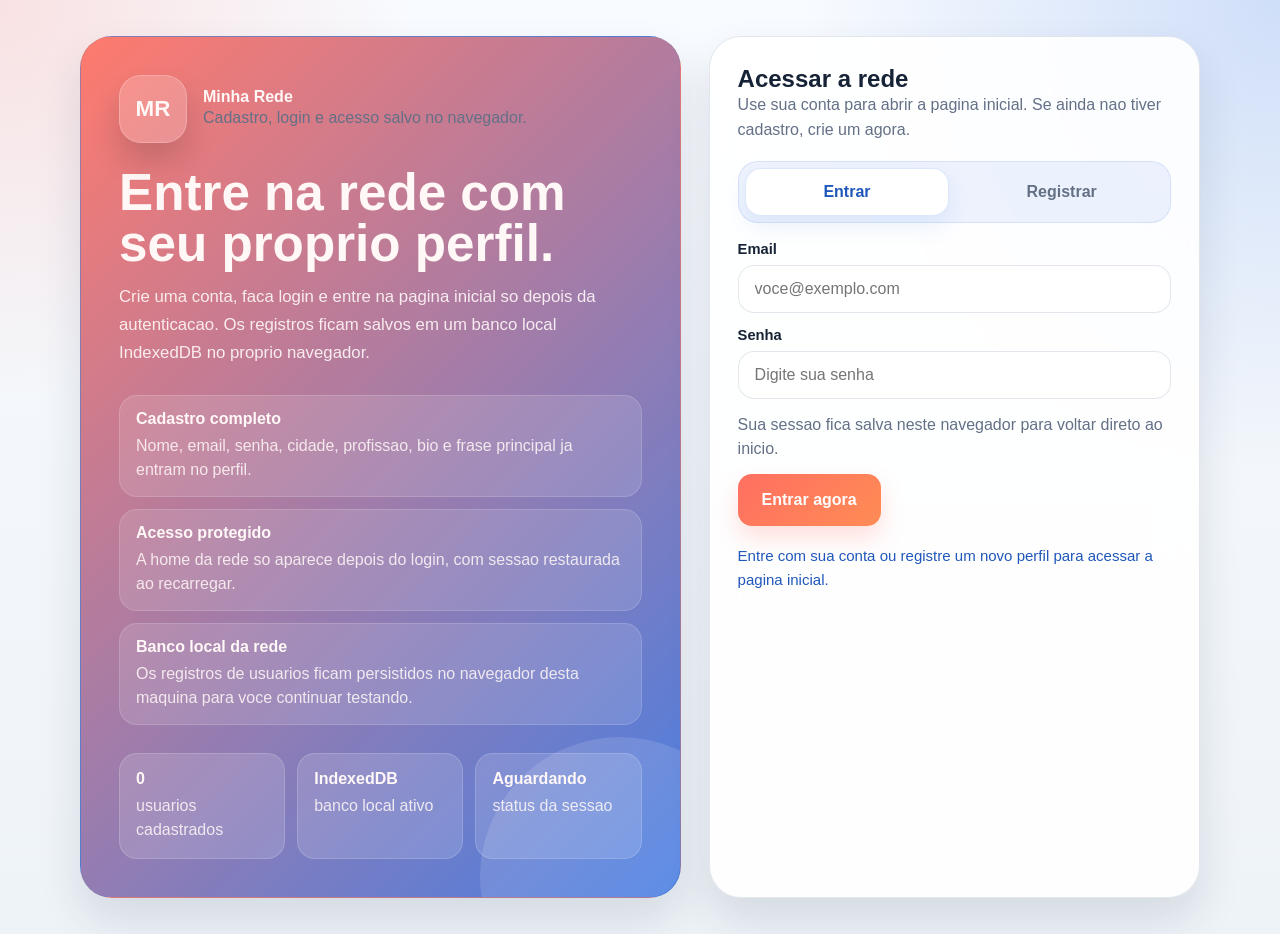
==== commit 6ea44051: "Rename preview_rede_social.html to index.html" ====
--- a/index.html
+++ b/index.html
@@ -98,3 +98,9283 @@
     body[data-theme="blackout"] .search-group,
     body[data-theme="blackout"] .profile-section,
     body[data-theme="blackout"] .comment-item,
+    body[data-theme="blackout"] .profile-stat,
+    body[data-theme="blackout"] .trending-item,
+    body[data-theme="blackout"] .marketplace-page-hero,
+    body[data-theme="blackout"] .marketplace-sidebar-panel,
+    body[data-theme="blackout"] .marketplace-main-panel,
+    body[data-theme="blackout"] .marketplace-page-card,
+    body[data-theme="blackout"] .marketplace-hero-stat,
+    body[data-theme="blackout"] .marketplace-highlight,
+    body[data-theme="blackout"] .marketplace-empty {
+      background: rgba(16, 22, 32, 0.9);
+      border-color: rgba(133, 153, 186, 0.18);
+    }
+
+    body[data-theme="blackout"] .button-outline,
+    body[data-theme="blackout"] .button-soft,
+    body[data-theme="blackout"] .chip,
+    body[data-theme="blackout"] .action-button,
+    body[data-theme="blackout"] .composer-tool,
+    body[data-theme="blackout"] .marketplace-chip,
+    body[data-theme="blackout"] .chat-icon-button,
+    body[data-theme="blackout"] .chat-emoji-button,
+    body[data-theme="blackout"] .chat-emoji-option,
+    body[data-theme="blackout"] .reaction-option {
+      background: rgba(29, 40, 58, 0.92);
+      border-color: rgba(133, 153, 186, 0.18);
+      color: var(--text);
+    }
+
+    body[data-theme="blackout"] .nav-pill {
+      background: rgba(var(--nav-rgb, 45, 108, 223), 0.12);
+      border-color: rgba(var(--nav-rgb, 45, 108, 223), 0.2);
+      color: var(--nav-accent, #8fb8ff);
+      box-shadow: 0 10px 22px rgba(5, 10, 18, 0.22);
+    }
+
+    body[data-theme="blackout"] .nav-pill:hover,
+    body[data-theme="blackout"] .nav-pill[data-active="true"],
+    body[data-theme="blackout"] .button-soft:hover,
+    body[data-theme="blackout"] .button-outline:hover,
+    body[data-theme="blackout"] .action-button:hover,
+    body[data-theme="blackout"] .composer-tool[data-active="true"],
+    body[data-theme="blackout"] .chip[data-active="true"],
+    body[data-theme="blackout"] .chat-tab[data-active="true"] {
+      background: rgba(var(--nav-rgb, 45, 108, 223), 0.22);
+      border-color: rgba(var(--nav-rgb, 45, 108, 223), 0.36);
+      color: #f5f8ff;
+    }
+
+    body[data-theme="blackout"] .reaction-bar,
+    body[data-theme="blackout"] .chat-shell,
+    body[data-theme="blackout"] .chat-tabs,
+    body[data-theme="blackout"] .chat-messages,
+    body[data-theme="blackout"] .profile-banner,
+    body[data-theme="blackout"] .story-banner,
+    body[data-theme="blackout"] .product-preview,
+    body[data-theme="blackout"] .profile-cover,
+    body[data-theme="blackout"] .post-image,
+    body[data-theme="blackout"] .product-card img {
+      background: linear-gradient(135deg, rgba(19, 28, 42, 0.98), rgba(26, 38, 56, 0.96));
+      border-color: rgba(133, 153, 186, 0.18);
+    }
+
+    body[data-theme="blackout"] .chat-tab {
+      background: rgba(20, 28, 40, 0.9);
+      border-color: rgba(133, 153, 186, 0.16);
+    }
+
+    body[data-theme="blackout"] .chat-search-input {
+      background: transparent;
+      color: var(--text);
+    }
+
+    body[data-theme="blackout"] .marketplace-toolbar select {
+      background: rgba(29, 40, 58, 0.92);
+      border-color: rgba(133, 153, 186, 0.18);
+      color: var(--text);
+    }
+
+    body[data-theme="blackout"] .chat-search-icon,
+    body[data-theme="blackout"] .chat-message-status {
+      color: #9dc0ff;
+    }
+
+    body[data-theme="blackout"] .chat-tab p,
+    body[data-theme="blackout"] .post-time,
+    body[data-theme="blackout"] .post-stats,
+    body[data-theme="blackout"] .reaction-note,
+    body[data-theme="blackout"] .empty-card,
+    body[data-theme="blackout"] .admin-stat-card span {
+      color: var(--muted);
+    }
+
+    body[data-theme="blackout"] .post-tag {
+      background: rgba(29, 40, 58, 0.94);
+      color: #bcd4ff;
+    }
+
+    body[data-theme="blackout"] .search-icon {
+      background: rgba(45, 108, 223, 0.18);
+      color: #8fb8ff;
+    }
+
+    body[data-theme="blackout"] .story.story-create {
+      background:
+        linear-gradient(180deg, rgba(45, 108, 223, 0.12), rgba(255, 111, 97, 0.12)),
+        rgba(16, 22, 32, 0.96);
+      border-color: rgba(72, 124, 218, 0.3);
+    }
+
+    body[data-theme="blackout"] .story-create-badge {
+      border-color: rgba(16, 22, 32, 0.96);
+    }
+
+    body[data-theme="blackout"] .detail-item a {
+      color: #9dc0ff;
+    }
+
+    body[data-theme="blackout"] .small-copy,
+    body[data-theme="blackout"] .search-result-item p,
+    body[data-theme="blackout"] .story-meta,
+    body[data-theme="blackout"] .story-status-preview,
+    body[data-theme="blackout"] .product-meta,
+    body[data-theme="blackout"] .friend-subtitle,
+    body[data-theme="blackout"] .trending-item p,
+    body[data-theme="blackout"] .profile-summary p,
+    body[data-theme="blackout"] .detail-item span,
+    body[data-theme="blackout"] .switch-row span,
+    body[data-theme="blackout"] .notification-time,
+    body[data-theme="blackout"] .chat-person p,
+    body[data-theme="blackout"] .comment-item span {
+      color: var(--muted);
+    }
+
+    body[data-theme="blackout"] .trending-item:hover {
+      background: rgba(29, 40, 58, 0.94);
+      border-color: rgba(45, 108, 223, 0.3);
+    }
+
+    button,
+    input,
+    textarea {
+      font: inherit;
+    }
+
+    button {
+      border: 0;
+      background: none;
+      cursor: pointer;
+      color: inherit;
+    }
+
+    img {
+      max-width: 100%;
+      display: block;
+    }
+
+    .hidden {
+      display: none !important;
+    }
+
+    body[data-auth="loading"] .topbar,
+    body[data-auth="loading"] .shell,
+    body[data-auth="loading"] .drawer,
+    body[data-auth="loading"] .chat-drawer,
+    body[data-auth="loading"] .overlay,
+    body[data-auth="loading"] .toast,
+    body[data-auth="guest"] .topbar,
+    body[data-auth="guest"] .shell,
+    body[data-auth="guest"] .drawer,
+    body[data-auth="guest"] .chat-drawer,
+    body[data-auth="guest"] .overlay,
+    body[data-auth="guest"] .toast {
+      display: none !important;
+    }
+
+    body[data-auth="authenticated"] #authGate {
+      display: none !important;
+    }
+
+    .auth-gate {
+      min-height: 100vh;
+      display: flex;
+      align-items: center;
+      justify-content: center;
+      padding: 36px 20px;
+      background-size: cover;
+      background-position: center;
+      background-repeat: no-repeat;
+    }
+
+    .auth-shell {
+      width: min(1120px, 100%);
+      display: grid;
+      grid-template-columns: minmax(320px, 1.1fr) minmax(340px, 0.9fr);
+      gap: 28px;
+      align-items: stretch;
+    }
+
+    .auth-hero,
+    .auth-panel {
+      background: var(--card);
+      border: 1px solid var(--line);
+      border-radius: 32px;
+      box-shadow: var(--shadow);
+      backdrop-filter: blur(20px);
+    }
+
+    .auth-hero {
+      position: relative;
+      overflow: hidden;
+      padding: 38px;
+      display: flex;
+      flex-direction: column;
+      justify-content: space-between;
+      background:
+        linear-gradient(135deg, rgba(255, 111, 97, 0.92), rgba(45, 108, 223, 0.88)),
+        var(--card);
+      color: #fff8f7;
+    }
+
+    .auth-hero::after {
+      content: "";
+      position: absolute;
+      inset: auto -80px -120px auto;
+      width: 280px;
+      height: 280px;
+      border-radius: 50%;
+      background: rgba(255, 255, 255, 0.12);
+    }
+
+    .auth-brand-row,
+    .auth-stats,
+    .auth-features,
+    .auth-tabs {
+      position: relative;
+      z-index: 1;
+    }
+
+    .auth-brand-row {
+      display: flex;
+      align-items: center;
+      gap: 16px;
+      margin-bottom: 24px;
+    }
+
+    .auth-brand-mark {
+      width: 68px;
+      height: 68px;
+      display: inline-flex;
+      align-items: center;
+      justify-content: center;
+      border-radius: 22px;
+      font-size: 1.4rem;
+      font-weight: 800;
+      background: rgba(255, 255, 255, 0.18);
+      border: 1px solid rgba(255, 255, 255, 0.22);
+      box-shadow: 0 18px 30px rgba(19, 24, 34, 0.16);
+    }
+
+    .auth-hero h1,
+    .auth-panel h2 {
+      margin: 0;
+    }
+
+    .auth-hero-copy h1 {
+      font-size: clamp(2.1rem, 4vw, 3.5rem);
+      line-height: 1;
+      margin-bottom: 14px;
+    }
+
+    .auth-hero-copy p {
+      margin: 0;
+      max-width: 520px;
+      font-size: 1.05rem;
+      line-height: 1.65;
+      color: rgba(255, 248, 247, 0.9);
+    }
+
+    .auth-features {
+      display: grid;
+      gap: 12px;
+      margin: 28px 0;
+    }
+
+    .auth-feature {
+      padding: 14px 16px;
+      border-radius: 18px;
+      background: rgba(255, 255, 255, 0.12);
+      border: 1px solid rgba(255, 255, 255, 0.14);
+    }
+
+    .auth-feature strong,
+    .auth-stat strong {
+      display: block;
+      margin-bottom: 6px;
+      font-size: 1rem;
+    }
+
+    .auth-feature span,
+    .auth-stat span {
+      display: block;
+      opacity: 0.86;
+      line-height: 1.5;
+    }
+
+    .auth-stats {
+      display: grid;
+      grid-template-columns: repeat(3, minmax(0, 1fr));
+      gap: 12px;
+    }
+
+    .auth-stat {
+      padding: 16px;
+      border-radius: 18px;
+      background: rgba(255, 255, 255, 0.14);
+      border: 1px solid rgba(255, 255, 255, 0.16);
+    }
+
+    .auth-panel {
+      padding: 28px;
+      display: flex;
+      flex-direction: column;
+      gap: 18px;
+    }
+
+    .auth-panel-copy p,
+    .auth-caption,
+    .auth-status {
+      margin: 0;
+      color: var(--muted);
+      line-height: 1.55;
+    }
+
+    .auth-tabs {
+      display: grid;
+      grid-template-columns: repeat(2, minmax(0, 1fr));
+      gap: 10px;
+      padding: 6px;
+      border-radius: 20px;
+      background: rgba(45, 108, 223, 0.08);
+      border: 1px solid rgba(45, 108, 223, 0.12);
+    }
+
+    .auth-tab {
+      min-height: 48px;
+      padding: 0 18px;
+      border-radius: 16px;
+      border: 1px solid transparent;
+      color: var(--muted);
+      font-weight: 700;
+      transition: 0.2s ease;
+    }
+
+    .auth-tab[data-active="true"] {
+      background: #ffffff;
+      border-color: rgba(45, 108, 223, 0.16);
+      color: var(--blue-dark);
+      box-shadow: 0 10px 22px rgba(45, 108, 223, 0.1);
+    }
+
+    .auth-form {
+      display: none;
+      gap: 14px;
+    }
+
+    .auth-form[data-active="true"] {
+      display: grid;
+    }
+
+    .auth-form-grid {
+      display: grid;
+      grid-template-columns: repeat(2, minmax(0, 1fr));
+      gap: 12px;
+    }
+
+    .auth-field,
+    .auth-full {
+      display: grid;
+      gap: 8px;
+    }
+
+    .auth-full {
+      grid-column: 1 / -1;
+    }
+
+    .auth-field span {
+      font-size: 0.92rem;
+      font-weight: 700;
+      color: var(--text);
+    }
+
+    .auth-input,
+    .auth-textarea {
+      width: 100%;
+      border-radius: 16px;
+      border: 1px solid var(--line);
+      background: rgba(255, 255, 255, 0.92);
+      color: var(--text);
+      padding: 14px 16px;
+      outline: none;
+      transition: border-color 0.18s ease, box-shadow 0.18s ease, transform 0.18s ease;
+    }
+
+    .auth-textarea {
+      min-height: 110px;
+      resize: vertical;
+    }
+
+    .auth-input:focus,
+    .auth-textarea:focus {
+      border-color: rgba(45, 108, 223, 0.36);
+      box-shadow: 0 0 0 4px rgba(45, 108, 223, 0.1);
+      transform: translateY(-1px);
+    }
+
+    .auth-status {
+      min-height: 24px;
+      font-size: 0.94rem;
+    }
+
+    .auth-status[data-tone="error"] {
+      color: #d14f49;
+    }
+
+    .auth-status[data-tone="success"] {
+      color: #118166;
+    }
+
+    .auth-status[data-tone="info"] {
+      color: var(--blue-dark);
+    }
+
+    .auth-hero.has-custom-image {
+      background-size: cover;
+      background-position: center;
+    }
+
+    .auth-panel.has-custom-color {
+      background: var(--auth-panel-bg, var(--card));
+      border-color: var(--auth-panel-line, var(--line));
+    }
+
+    .auth-landing-preview {
+      min-height: 220px;
+      border-radius: 24px;
+      overflow: hidden;
+      border: 1px solid rgba(112, 137, 170, 0.12);
+      background:
+        linear-gradient(135deg, rgba(255, 111, 97, 0.18), rgba(45, 108, 223, 0.18)),
+        rgba(255, 255, 255, 0.92);
+      display: grid;
+      place-items: center;
+    }
+
+    .auth-landing-preview-copy {
+      width: 100%;
+      min-height: 220px;
+      padding: 26px;
+      display: flex;
+      flex-direction: column;
+      justify-content: flex-end;
+      gap: 10px;
+      color: #fff8f7;
+      background: linear-gradient(180deg, rgba(14, 20, 32, 0.1), rgba(14, 20, 32, 0.64));
+    }
+
+    .auth-landing-preview-copy strong,
+    .auth-landing-preview-copy h5,
+    .auth-landing-preview-copy p {
+      margin: 0;
+    }
+
+    .auth-landing-preview-copy h5 {
+      font-size: 1.4rem;
+      line-height: 1.1;
+    }
+
+    .auth-landing-preview-copy p {
+      max-width: 460px;
+      line-height: 1.5;
+      color: rgba(255, 248, 247, 0.92);
+    }
+
+    .auth-landing-preview-mark {
+      width: 56px;
+      height: 56px;
+      display: inline-flex;
+      align-items: center;
+      justify-content: center;
+      border-radius: 18px;
+      font-size: 1.1rem;
+      font-weight: 800;
+      background: rgba(255, 255, 255, 0.16);
+      border: 1px solid rgba(255, 255, 255, 0.2);
+      backdrop-filter: blur(10px);
+    }
+
+    .auth-landing-placeholder {
+      text-align: center;
+      padding: 22px;
+      color: var(--muted);
+      line-height: 1.6;
+    }
+
+    .auth-landing-preview img {
+      width: 100%;
+      height: 220px;
+      object-fit: cover;
+    }
+
+    .auth-actions {
+      display: flex;
+      align-items: center;
+      justify-content: space-between;
+      gap: 12px;
+      flex-wrap: wrap;
+    }
+
+    .auth-actions .button-primary,
+    .auth-actions .button-outline {
+      min-height: 52px;
+      padding-inline: 24px;
+    }
+
+    body[data-theme="blackout"] .auth-hero,
+    body[data-theme="blackout"] .auth-panel {
+      background: rgba(16, 22, 32, 0.96);
+      border-color: rgba(133, 153, 186, 0.18);
+      color: var(--text);
+    }
+
+    body[data-theme="blackout"] .auth-hero {
+      background:
+        linear-gradient(145deg, rgba(255, 111, 97, 0.34), rgba(45, 108, 223, 0.34)),
+        rgba(16, 22, 32, 0.98);
+    }
+
+    body[data-theme="blackout"] .auth-feature,
+    body[data-theme="blackout"] .auth-stat {
+      background: rgba(29, 40, 58, 0.62);
+      border-color: rgba(133, 153, 186, 0.16);
+    }
+
+    body[data-theme="blackout"] .auth-tab[data-active="true"] {
+      background: rgba(29, 40, 58, 0.96);
+      border-color: rgba(133, 153, 186, 0.18);
+      color: #edf3ff;
+    }
+
+    body[data-theme="blackout"] .auth-input,
+    body[data-theme="blackout"] .auth-textarea {
+      background: rgba(17, 24, 36, 0.96);
+      border-color: rgba(133, 153, 186, 0.18);
+      color: var(--text);
+    }
+
+    body[data-theme="blackout"] .auth-landing-preview {
+      background:
+        linear-gradient(135deg, rgba(255, 111, 97, 0.14), rgba(45, 108, 223, 0.2)),
+        rgba(16, 22, 32, 0.96);
+      border-color: rgba(133, 153, 186, 0.18);
+    }
+
+    body[data-theme="blackout"] .auth-landing-placeholder {
+      color: var(--muted);
+    }
+
+    @media (max-width: 960px) {
+      .auth-shell {
+        grid-template-columns: 1fr;
+      }
+    }
+
+    @media (max-width: 640px) {
+      .auth-gate {
+        padding: 20px 14px;
+      }
+
+      .auth-hero,
+      .auth-panel {
+        padding: 22px;
+        border-radius: 24px;
+      }
+
+      .auth-form-grid,
+      .auth-stats {
+        grid-template-columns: 1fr;
+      }
+    }
+
+    .topbar {
+      position: sticky;
+      top: 0;
+      z-index: 30;
+      backdrop-filter: blur(16px);
+      background: rgba(248, 251, 255, 0.9);
+      border-bottom: 1px solid rgba(112, 137, 170, 0.18);
+    }
+
+    .topbar-inner {
+      max-width: 1240px;
+      margin: 0 auto;
+      padding: 18px 18px;
+      display: grid;
+      grid-template-columns: minmax(0, 1fr) auto;
+      gap: 18px;
+      align-items: center;
+    }
+
+    .brand-box {
+      display: flex;
+      align-items: center;
+      gap: 14px;
+      min-width: 0;
+    }
+
+    .brand-mark {
+      width: 52px;
+      height: 52px;
+      border-radius: 18px;
+      display: grid;
+      place-items: center;
+      color: #fff;
+      font-size: 20px;
+      font-weight: 800;
+      background: linear-gradient(135deg, var(--brand), #f7a44c);
+      box-shadow: 0 12px 26px rgba(255, 111, 97, 0.28);
+    }
+
+    button.brand-mark {
+      padding: 0;
+      flex-shrink: 0;
+    }
+
+    .search-box {
+      display: flex;
+      align-items: center;
+      gap: 10px;
+      padding: 12px 16px;
+      background: rgba(255, 255, 255, 0.92);
+      border: 1px solid rgba(112, 137, 170, 0.18);
+      border-radius: 999px;
+      box-shadow: var(--soft-shadow);
+      flex: 1 1 auto;
+      min-width: 0;
+    }
+
+    .search-icon {
+      width: 34px;
+      height: 34px;
+      border-radius: 50%;
+      display: grid;
+      place-items: center;
+      color: var(--blue);
+      background: rgba(45, 108, 223, 0.1);
+      flex-shrink: 0;
+      font-weight: 700;
+    }
+
+    .search-box input {
+      width: 100%;
+      border: 0;
+      background: transparent;
+      outline: 0;
+      color: var(--text);
+      font-size: 15px;
+    }
+
+    .search-results-card {
+      margin-bottom: 22px;
+    }
+
+    .search-results-grid {
+      display: grid;
+      grid-template-columns: repeat(2, minmax(0, 1fr));
+      gap: 14px;
+    }
+
+    .search-group {
+      padding: 16px;
+      border-radius: 20px;
+      background: rgba(240, 245, 250, 0.58);
+      border: 1px solid rgba(102, 125, 156, 0.12);
+    }
+
+    .search-group h4 {
+      margin: 0 0 10px;
+      font-size: 16px;
+    }
+
+    .search-list {
+      display: grid;
+      gap: 10px;
+    }
+
+    .search-result-item {
+      width: 100%;
+      padding: 12px;
+      border-radius: 16px;
+      border: 1px solid rgba(102, 125, 156, 0.12);
+      background: rgba(255, 255, 255, 0.98);
+      text-align: left;
+    }
+
+    .search-result-top {
+      display: flex;
+      align-items: center;
+      gap: 10px;
+      margin-bottom: 6px;
+    }
+
+    .search-result-avatar {
+      width: 38px;
+      height: 38px;
+      border-radius: 50%;
+      object-fit: cover;
+      flex-shrink: 0;
+    }
+
+    .search-result-item strong {
+      display: block;
+      margin-bottom: 4px;
+    }
+
+    .search-result-item p {
+      margin: 0;
+      color: var(--muted);
+      font-size: 13px;
+      line-height: 1.45;
+    }
+
+    .nav-row {
+      display: flex;
+      justify-content: flex-end;
+      flex-wrap: wrap;
+      gap: 8px;
+    }
+
+    .nav-pill {
+      --nav-accent: #ff8359;
+      --nav-rgb: 255, 131, 89;
+      position: relative;
+      display: inline-flex;
+      align-items: center;
+      justify-content: center;
+      width: 42px;
+      height: 42px;
+      padding: 0;
+      border-radius: 15px;
+      background: linear-gradient(180deg, rgba(var(--nav-rgb), 0.12), rgba(var(--nav-rgb), 0.08));
+      border: 1px solid rgba(var(--nav-rgb), 0.18);
+      color: var(--nav-accent);
+      box-shadow: 0 12px 24px rgba(var(--nav-rgb), 0.1);
+      transition: transform 0.2s ease, border-color 0.2s ease, background 0.2s ease, box-shadow 0.2s ease;
+    }
+
+    .nav-pill:hover,
+    .nav-pill[data-active="true"] {
+      transform: translateY(-1px);
+      border-color: rgba(var(--nav-rgb), 0.3);
+      background: linear-gradient(180deg, rgba(var(--nav-rgb), 0.2), rgba(var(--nav-rgb), 0.12));
+      box-shadow: 0 14px 28px rgba(var(--nav-rgb), 0.18);
+    }
+
+    .nav-pill strong {
+      display: inline-flex;
+      align-items: center;
+      justify-content: center;
+      width: 19px;
+      height: 19px;
+      font-size: 18px;
+      line-height: 1;
+    }
+
+    .nav-pill svg {
+      width: 18px;
+      height: 18px;
+      stroke: currentColor;
+      fill: none;
+      stroke-width: 2;
+      stroke-linecap: round;
+      stroke-linejoin: round;
+    }
+
+    .nav-pill[data-action="go-home"] {
+      --nav-accent: #ff7d5c;
+      --nav-rgb: 255, 125, 92;
+    }
+
+    .nav-pill[data-action="open-friends"] {
+      --nav-accent: #2d8cff;
+      --nav-rgb: 45, 140, 255;
+    }
+
+    .nav-pill[data-action="open-reels"] {
+      --nav-accent: #ff4fb0;
+      --nav-rgb: 255, 79, 176;
+    }
+
+    .nav-pill[data-action="open-marketplace"] {
+      --nav-accent: #19b889;
+      --nav-rgb: 25, 184, 137;
+    }
+
+    .nav-pill[data-action="toggle-notifications"] {
+      --nav-accent: #ff9f43;
+      --nav-rgb: 255, 159, 67;
+    }
+
+    .nav-pill[data-action="toggle-chat"] {
+      --nav-accent: #5b8cff;
+      --nav-rgb: 91, 140, 255;
+    }
+
+    .nav-pill[data-action="open-admin"] {
+      --nav-accent: #8c6cff;
+      --nav-rgb: 140, 108, 255;
+    }
+
+    .nav-pill[data-action="open-profile"] {
+      --nav-accent: #5f9bff;
+      --nav-rgb: 95, 155, 255;
+    }
+
+    .badge {
+      min-width: 22px;
+      height: 22px;
+      padding: 0 6px;
+      border-radius: 999px;
+      display: inline-flex;
+      align-items: center;
+      justify-content: center;
+      background: var(--brand);
+      color: #fff;
+      font-size: 12px;
+      font-weight: 700;
+    }
+
+    .shell {
+      max-width: 1240px;
+      margin: 0 auto;
+      padding: 24px 18px 48px;
+    }
+
+    .hero-card {
+      display: grid;
+      grid-template-columns: 1.2fr 0.8fr;
+      gap: 16px;
+      align-items: center;
+      padding: 22px;
+      margin-bottom: 22px;
+      border-radius: var(--radius-xl);
+      background:
+        linear-gradient(135deg, rgba(255, 111, 97, 0.94), rgba(45, 108, 223, 0.92));
+      color: #fff;
+      box-shadow: 0 24px 40px rgba(45, 108, 223, 0.2);
+    }
+
+    .hero-copy h2 {
+      margin: 0 0 8px;
+      font-size: 34px;
+      line-height: 1;
+      letter-spacing: -0.04em;
+    }
+
+    .hero-copy p {
+      margin: 0;
+      max-width: 560px;
+      color: rgba(255, 255, 255, 0.9);
+    }
+
+    .hero-metrics {
+      display: grid;
+      grid-template-columns: repeat(3, minmax(0, 1fr));
+      gap: 12px;
+    }
+
+    .metric {
+      padding: 16px;
+      border-radius: 18px;
+      background: rgba(255, 255, 255, 0.16);
+      border: 1px solid rgba(255, 255, 255, 0.18);
+      backdrop-filter: blur(6px);
+    }
+
+    .metric-value {
+      font-size: 26px;
+      font-weight: 800;
+      line-height: 1;
+      margin-bottom: 6px;
+    }
+
+    .metric-label {
+      color: rgba(255, 255, 255, 0.9);
+      font-size: 13px;
+    }
+
+    .layout {
+      display: grid;
+      grid-template-columns: minmax(0, 1.7fr) minmax(280px, 360px);
+      gap: 24px;
+      align-items: start;
+    }
+
+    .card {
+      position: relative;
+      background: var(--card);
+      border: 1px solid rgba(112, 137, 170, 0.16);
+      border-radius: var(--radius-xl);
+      box-shadow: var(--shadow);
+      overflow: hidden;
+      backdrop-filter: blur(12px);
+    }
+
+    .card-pad {
+      padding: 20px;
+    }
+
+    .card-title-row {
+      display: flex;
+      align-items: center;
+      justify-content: space-between;
+      gap: 12px;
+      margin-bottom: 16px;
+    }
+
+    .card-title-row h3 {
+      margin: 0;
+      font-size: 19px;
+    }
+
+    .small-copy {
+      color: var(--muted);
+      font-size: 13px;
+    }
+
+    .composer-card {
+      margin-bottom: 20px;
+      transition: box-shadow 0.2s ease, transform 0.2s ease;
+    }
+
+    .composer-card.is-focused {
+      transform: translateY(-1px);
+      box-shadow: 0 26px 48px rgba(255, 111, 97, 0.12);
+    }
+
+    .composer-top {
+      display: flex;
+      gap: 14px;
+      align-items: center;
+      margin-bottom: 14px;
+    }
+
+    .avatar {
+      width: 46px;
+      height: 46px;
+      border-radius: 50%;
+      object-fit: cover;
+      flex-shrink: 0;
+      background: linear-gradient(135deg, #f7b55f, #ff6f61);
+    }
+
+    .composer-meta strong,
+    .post-author strong,
+    .friend-name,
+    .product-name {
+      display: block;
+      font-size: 15px;
+    }
+
+    .name-with-badge {
+      display: inline-flex;
+      align-items: center;
+      gap: 8px;
+      flex-wrap: wrap;
+    }
+
+    .profile-link-button {
+      display: inline-flex;
+      align-items: center;
+      padding: 0;
+      border: 0;
+      background: transparent;
+      color: inherit;
+      font: inherit;
+      text-align: left;
+      cursor: pointer;
+      transition: opacity 0.18s ease;
+    }
+
+    .profile-link-button:hover {
+      opacity: 0.78;
+    }
+
+    .verified-badge {
+      display: inline-flex;
+      align-items: center;
+      justify-content: center;
+      width: 16px;
+      height: 16px;
+      background: #0095f6;
+      color: #fff;
+      font-size: 9px;
+      font-weight: 900;
+      line-height: 1;
+      clip-path: polygon(50% 0%, 64% 8%, 78% 4%, 88% 16%, 98% 28%, 94% 42%, 100% 50%, 94% 58%, 98% 72%, 88% 84%, 78% 96%, 64% 92%, 50% 100%, 36% 92%, 22% 96%, 12% 84%, 2% 72%, 6% 58%, 0% 50%, 6% 42%, 2% 28%, 12% 16%, 22% 4%, 36% 8%);
+      box-shadow: 0 4px 10px rgba(0, 149, 246, 0.24);
+      transform: translateY(-1px);
+    }
+
+    .composer-meta span,
+    .post-author span {
+      color: var(--muted);
+      font-size: 13px;
+    }
+
+    .composer-form textarea,
+    .inline-input,
+    .inline-textarea {
+      width: 100%;
+      border: 1px solid rgba(102, 125, 156, 0.22);
+      border-radius: 18px;
+      outline: 0;
+      padding: 14px 16px;
+      background: rgba(255, 255, 255, 0.96);
+      color: var(--text);
+      resize: vertical;
+      transition: border-color 0.2s ease, box-shadow 0.2s ease;
+    }
+
+    .composer-form textarea {
+      min-height: 120px;
+      margin-bottom: 12px;
+    }
+
+    .composer-form textarea:focus,
+    .inline-input:focus,
+    .inline-textarea:focus {
+      border-color: rgba(255, 111, 97, 0.46);
+      box-shadow: 0 0 0 4px rgba(255, 111, 97, 0.09);
+    }
+
+    .composer-toolbar {
+      display: flex;
+      flex-wrap: wrap;
+      gap: 10px;
+      margin-bottom: 12px;
+    }
+
+    .composer-tool {
+      min-height: 42px;
+      padding: 0 14px;
+      border-radius: 14px;
+      background: rgba(240, 245, 250, 0.92);
+      color: var(--text);
+      border: 1px solid rgba(102, 125, 156, 0.14);
+      transition: transform 0.2s ease, background 0.2s ease, border-color 0.2s ease;
+    }
+
+    .composer-tool[data-active="true"] {
+      background: rgba(255, 111, 97, 0.14);
+      border-color: rgba(255, 111, 97, 0.28);
+      color: var(--brand-dark);
+    }
+
+    .composer-extra-panels {
+      display: grid;
+      gap: 10px;
+      margin-bottom: 12px;
+    }
+
+    .composer-extra {
+      display: none;
+    }
+
+    .composer-extra[data-open="true"] {
+      display: block;
+    }
+
+    .composer-actions,
+    .modal-actions,
+    .comment-form {
+      display: flex;
+      flex-wrap: wrap;
+      gap: 10px;
+      align-items: center;
+    }
+
+    .inline-input {
+      min-height: 50px;
+      flex: 1 1 240px;
+    }
+
+    .inline-textarea {
+      min-height: 110px;
+    }
+
+    .button-primary,
+    .button-soft,
+    .button-outline {
+      min-height: 46px;
+      padding: 0 16px;
+      border-radius: 14px;
+      font-weight: 700;
+      transition: transform 0.2s ease, box-shadow 0.2s ease, background 0.2s ease;
+    }
+
+    .button-primary {
+      color: #fff;
+      background: linear-gradient(135deg, var(--brand), #ff8c55);
+      box-shadow: 0 12px 24px rgba(255, 111, 97, 0.22);
+    }
+
+    .button-primary:hover,
+    .button-soft:hover,
+    .button-outline:hover,
+    .action-button:hover,
+    .story:hover,
+    .product-card:hover,
+    .friend-card:hover,
+    .notification-item:hover {
+      transform: translateY(-1px);
+    }
+
+    .button-soft {
+      background: rgba(45, 108, 223, 0.09);
+      color: var(--blue-dark);
+    }
+
+    .button-outline {
+      border: 1px solid rgba(102, 125, 156, 0.22);
+      background: rgba(255, 255, 255, 0.96);
+    }
+
+    .stories-card {
+      margin-bottom: 20px;
+    }
+
+    .reels-card {
+      margin-bottom: 20px;
+    }
+
+    .layout.reels-page {
+      grid-template-columns: 1fr;
+    }
+
+    .reels-card.reels-page-mode {
+      margin-bottom: 0;
+    }
+
+    .reels-card.reels-page-mode .card-pad {
+      padding: 24px;
+    }
+
+    .reels-card.reels-page-mode .reels-list {
+      display: grid;
+      grid-template-columns: repeat(auto-fit, minmax(220px, 1fr));
+      grid-auto-flow: row;
+      gap: 18px;
+      overflow: visible;
+      padding-bottom: 0;
+    }
+
+    .reels-card.reels-page-mode .reel-card {
+      min-height: 420px;
+    }
+
+    .stories-list {
+      display: flex;
+      gap: 14px;
+      overflow-x: auto;
+      padding-bottom: 4px;
+    }
+
+    .stories-list::-webkit-scrollbar {
+      height: 8px;
+    }
+
+    .stories-list::-webkit-scrollbar-thumb {
+      border-radius: 999px;
+      background: rgba(102, 125, 156, 0.25);
+    }
+
+    .story {
+      min-width: 118px;
+      padding: 10px;
+      border-radius: 22px;
+      background: rgba(255, 255, 255, 0.96);
+      border: 1px solid rgba(102, 125, 156, 0.16);
+      text-align: center;
+      box-shadow: var(--soft-shadow);
+      transition: transform 0.2s ease, border-color 0.2s ease;
+    }
+
+    .story[data-viewed="true"] {
+      opacity: 0.74;
+    }
+
+    .story.story-create {
+      border-style: dashed;
+      border-color: rgba(72, 124, 218, 0.34);
+      background:
+        linear-gradient(180deg, rgba(45, 108, 223, 0.08), rgba(255, 111, 97, 0.08)),
+        rgba(255, 255, 255, 0.96);
+    }
+
+    .story-create .story-cover {
+      margin-bottom: 18px;
+      overflow: visible;
+    }
+
+    .story-create .story-cover::after {
+      background: linear-gradient(180deg, rgba(17, 25, 38, 0.06), rgba(17, 25, 38, 0.18));
+    }
+
+    .story-create-photo {
+      position: absolute;
+      inset: 0;
+      width: 100%;
+      height: 100%;
+      object-fit: cover;
+      border-radius: inherit;
+      z-index: 0;
+    }
+
+    .story-create-badge {
+      position: absolute;
+      left: 50%;
+      bottom: -14px;
+      z-index: 3;
+      width: 32px;
+      height: 32px;
+      border-radius: 50%;
+      display: inline-flex;
+      align-items: center;
+      justify-content: center;
+      background: linear-gradient(135deg, var(--blue), #4d8dff);
+      color: #fff;
+      font-size: 22px;
+      font-weight: 700;
+      transform: translateX(-50%);
+      border: 3px solid var(--card-solid);
+      box-shadow: 0 10px 18px rgba(45, 108, 223, 0.28);
+    }
+
+    .story-cover {
+      position: relative;
+      height: 92px;
+      margin-bottom: 10px;
+      border-radius: 18px;
+      overflow: hidden;
+      background-image: var(--story-image);
+      background-size: cover;
+      background-position: center;
+    }
+
+    .story-cover::after {
+      content: "";
+      position: absolute;
+      inset: 0;
+      background: linear-gradient(180deg, rgba(17, 25, 38, 0.08), rgba(17, 25, 38, 0.34));
+    }
+
+    .story-ring {
+      width: 70px;
+      height: 70px;
+      position: absolute;
+      left: 50%;
+      bottom: 8px;
+      z-index: 1;
+      margin: 0;
+      transform: translateX(-50%);
+      padding: 3px;
+      border-radius: 50%;
+      background: linear-gradient(135deg, var(--brand), #f5c257, var(--blue));
+    }
+
+    .story-ring img {
+      width: 100%;
+      height: 100%;
+      border-radius: 50%;
+      object-fit: cover;
+      border: 3px solid #fff;
+    }
+
+    .story-name {
+      font-weight: 700;
+      font-size: 14px;
+      margin-bottom: 4px;
+    }
+
+    .story-status-preview {
+      min-height: 32px;
+      margin-bottom: 6px;
+      color: var(--text);
+      font-size: 11px;
+      line-height: 1.35;
+      display: -webkit-box;
+      -webkit-line-clamp: 2;
+      -webkit-box-orient: vertical;
+      overflow: hidden;
+    }
+
+    .story-meta {
+      color: var(--muted);
+      font-size: 12px;
+    }
+
+    .reels-list {
+      display: grid;
+      grid-auto-flow: column;
+      grid-auto-columns: minmax(188px, 188px);
+      gap: 14px;
+      overflow-x: auto;
+      padding-bottom: 4px;
+    }
+
+    .reels-list::-webkit-scrollbar {
+      height: 8px;
+    }
+
+    .reels-list::-webkit-scrollbar-thumb {
+      border-radius: 999px;
+      background: rgba(102, 125, 156, 0.25);
+    }
+
+    .reel-card {
+      position: relative;
+      min-height: 306px;
+      padding: 14px;
+      border-radius: 28px;
+      overflow: hidden;
+      border: 1px solid rgba(102, 125, 156, 0.16);
+      background: linear-gradient(180deg, rgba(12, 18, 30, 0.08), rgba(12, 18, 30, 0.72));
+      box-shadow: var(--soft-shadow);
+      color: #fff;
+      text-align: left;
+      transition: transform 0.2s ease, border-color 0.2s ease;
+    }
+
+    .reel-card:hover {
+      transform: translateY(-2px);
+      border-color: rgba(24, 119, 242, 0.22);
+    }
+
+    .reel-card::before {
+      content: "";
+      position: absolute;
+      inset: 0;
+      background-image: var(--reel-image);
+      background-size: cover;
+      background-position: center;
+      transform: scale(1.02);
+      z-index: 0;
+    }
+
+    .reel-card::after {
+      content: "";
+      position: absolute;
+      inset: 0;
+      background:
+        linear-gradient(180deg, rgba(11, 17, 28, 0.16), rgba(11, 17, 28, 0.14) 32%, rgba(11, 17, 28, 0.78));
+      z-index: 0;
+    }
+
+    .reel-inner {
+      position: relative;
+      z-index: 1;
+      display: flex;
+      flex-direction: column;
+      justify-content: space-between;
+      min-height: 278px;
+      gap: 14px;
+    }
+
+    .reel-top {
+      display: flex;
+      align-items: center;
+      justify-content: space-between;
+      gap: 10px;
+    }
+
+    .reel-author {
+      display: flex;
+      align-items: center;
+      gap: 10px;
+      min-width: 0;
+    }
+
+    .reel-author .avatar {
+      width: 42px;
+      height: 42px;
+      border: 2px solid rgba(255, 255, 255, 0.92);
+    }
+
+    .reel-author strong,
+    .reel-author span {
+      color: #fff;
+    }
+
+    .reel-author .small-copy {
+      color: rgba(255, 255, 255, 0.82);
+    }
+
+    .reel-badge {
+      display: inline-flex;
+      align-items: center;
+      justify-content: center;
+      min-height: 28px;
+      padding: 0 10px;
+      border-radius: 999px;
+      background: rgba(255, 255, 255, 0.16);
+      font-size: 12px;
+      font-weight: 700;
+      backdrop-filter: blur(8px);
+    }
+
+    .reel-copy {
+      position: relative;
+      z-index: 1;
+    }
+
+    .reel-copy p {
+      margin: 0 0 10px;
+      line-height: 1.5;
+      color: rgba(255, 255, 255, 0.96);
+    }
+
+    .reel-meta {
+      display: flex;
+      gap: 10px;
+      flex-wrap: wrap;
+      color: rgba(255, 255, 255, 0.82);
+      font-size: 12px;
+    }
+
+    .reel-modal {
+      width: min(760px, 100%);
+    }
+
+    .reel-player {
+      display: grid;
+      grid-template-columns: minmax(0, 320px) minmax(0, 1fr);
+      gap: 22px;
+      align-items: stretch;
+    }
+
+    .reel-stage {
+      position: relative;
+      min-height: 560px;
+      border-radius: 28px;
+      overflow: hidden;
+      background-image: var(--reel-image);
+      background-size: cover;
+      background-position: center;
+      box-shadow: var(--soft-shadow);
+    }
+
+    .reel-stage::after {
+      content: "";
+      position: absolute;
+      inset: 0;
+      background:
+        linear-gradient(180deg, rgba(11, 17, 28, 0.08), rgba(11, 17, 28, 0.08) 34%, rgba(11, 17, 28, 0.76));
+    }
+
+    .reel-stage-copy {
+      position: absolute;
+      inset: auto 18px 18px 18px;
+      z-index: 1;
+      color: #fff;
+    }
+
+    .reel-stage-copy p {
+      margin: 0 0 10px;
+      color: rgba(255, 255, 255, 0.95);
+    }
+
+    .reel-stage-bar {
+      width: 100%;
+      height: 4px;
+      margin-bottom: 14px;
+      border-radius: 999px;
+      background: rgba(255, 255, 255, 0.22);
+      overflow: hidden;
+    }
+
+    .reel-stage-bar span {
+      display: block;
+      width: 62%;
+      height: 100%;
+      border-radius: inherit;
+      background: linear-gradient(90deg, #fff, rgba(255, 255, 255, 0.72));
+    }
+
+    .reel-side {
+      display: flex;
+      flex-direction: column;
+      gap: 16px;
+    }
+
+    .reel-side-card {
+      padding: 18px;
+      border-radius: 22px;
+      background: rgba(240, 245, 250, 0.82);
+    }
+
+    .reel-side-card p {
+      margin: 0 0 10px;
+    }
+
+    .reel-side-card p:last-child {
+      margin-bottom: 0;
+    }
+
+    .section-heading {
+      display: flex;
+      align-items: end;
+      justify-content: space-between;
+      gap: 14px;
+      margin-bottom: 12px;
+      padding: 0 2px;
+    }
+
+    .section-heading h3 {
+      margin: 0;
+      font-size: 24px;
+      letter-spacing: -0.03em;
+    }
+
+    .posts-list {
+      display: grid;
+      gap: 18px;
+    }
+
+    .post-card {
+      overflow: hidden;
+    }
+
+    .post-head {
+      display: flex;
+      align-items: center;
+      justify-content: space-between;
+      gap: 14px;
+      padding: 18px 20px 14px;
+    }
+
+    .post-author {
+      display: flex;
+      gap: 12px;
+      align-items: center;
+      min-width: 0;
+    }
+
+    .post-time {
+      color: var(--muted);
+      font-size: 12px;
+      white-space: nowrap;
+    }
+
+    .post-image {
+      aspect-ratio: 16 / 9;
+      width: 100%;
+      object-fit: cover;
+      background: linear-gradient(135deg, #e4edf7, #d5e0f0);
+    }
+
+    .post-body {
+      padding: 18px 20px 20px;
+    }
+
+    .post-content {
+      margin: 0 0 14px;
+      line-height: 1.55;
+    }
+
+    .post-tags {
+      display: flex;
+      flex-wrap: wrap;
+      gap: 8px;
+      margin: 0 0 12px;
+    }
+
+    .post-tag {
+      display: inline-flex;
+      align-items: center;
+      min-height: 32px;
+      padding: 0 12px;
+      border-radius: 999px;
+      background: rgba(240, 245, 250, 0.9);
+      color: var(--blue-dark);
+      font-size: 12px;
+      font-weight: 700;
+    }
+
+    .post-stats {
+      display: flex;
+      flex-wrap: wrap;
+      gap: 14px;
+      margin-bottom: 14px;
+      color: var(--muted);
+      font-size: 13px;
+    }
+
+    .post-actions {
+      display: flex;
+      flex-wrap: wrap;
+      gap: 10px;
+      margin-bottom: 14px;
+    }
+
+    .action-button {
+      display: inline-flex;
+      align-items: center;
+      justify-content: center;
+      gap: 8px;
+      min-height: 42px;
+      padding: 0 14px;
+      border-radius: 14px;
+      background: rgba(240, 245, 250, 0.92);
+      color: var(--text);
+      transition: transform 0.2s ease, background 0.2s ease, color 0.2s ease;
+    }
+
+    .action-button[data-active="true"] {
+      background: rgba(255, 111, 97, 0.14);
+      color: var(--brand-dark);
+    }
+
+    .reaction-wrap {
+      position: relative;
+    }
+
+    .reaction-bar {
+      position: absolute;
+      left: 0;
+      bottom: calc(100% + 8px);
+      z-index: 8;
+      display: flex;
+      gap: 8px;
+      padding: 8px;
+      border-radius: 18px;
+      background: rgba(255, 255, 255, 0.98);
+      border: 1px solid rgba(102, 125, 156, 0.12);
+      box-shadow: var(--soft-shadow);
+    }
+
+    .reaction-option {
+      width: 38px;
+      height: 38px;
+      border-radius: 50%;
+      display: inline-flex;
+      align-items: center;
+      justify-content: center;
+      font-size: 20px;
+      background: rgba(240, 245, 250, 0.92);
+      transition: transform 0.18s ease, background 0.18s ease;
+    }
+
+    .reaction-option:hover,
+    .reaction-option[data-active="true"] {
+      transform: translateY(-2px) scale(1.05);
+      background: rgba(232, 242, 255, 0.96);
+    }
+
+    .reaction-note {
+      margin-bottom: 12px;
+      color: var(--muted);
+      font-size: 13px;
+    }
+
+    .comment-panel {
+      border-top: 1px solid rgba(102, 125, 156, 0.14);
+      padding-top: 14px;
+    }
+
+    .comment-list {
+      display: grid;
+      gap: 10px;
+      margin-bottom: 12px;
+    }
+
+    .comment-item {
+      padding: 12px 14px;
+      border-radius: 14px;
+      background: rgba(240, 245, 250, 0.84);
+    }
+
+    .comment-item strong {
+      margin-right: 6px;
+    }
+
+    .comment-form .inline-input {
+      flex: 1 1 220px;
+    }
+
+    .empty-card {
+      padding: 24px;
+      text-align: center;
+      color: var(--muted);
+    }
+
+    .profile-card,
+    .trending-card,
+    .marketplace-card,
+    .friends-card {
+      margin-bottom: 18px;
+    }
+
+    .profile-head {
+      display: flex;
+      align-items: center;
+      gap: 14px;
+      margin-bottom: 18px;
+    }
+
+    .profile-head .avatar {
+      width: 58px;
+      height: 58px;
+    }
+
+    .profile-summary {
+      margin-bottom: 16px;
+    }
+
+    .profile-summary p {
+      margin: 0 0 8px;
+      color: var(--muted);
+      line-height: 1.55;
+    }
+
+    .profile-grid {
+      display: grid;
+      grid-template-columns: repeat(2, minmax(0, 1fr));
+      gap: 12px;
+    }
+
+    .profile-stat {
+      padding: 14px;
+      border-radius: 18px;
+      background: rgba(240, 245, 250, 0.88);
+    }
+
+    .profile-stat strong {
+      display: block;
+      font-size: 22px;
+      line-height: 1;
+      margin-bottom: 6px;
+    }
+
+    .profile-actions {
+      display: flex;
+      gap: 10px;
+      flex-wrap: wrap;
+      margin-top: 16px;
+    }
+
+    .trending-list {
+      display: grid;
+      gap: 10px;
+    }
+
+    .trending-item {
+      padding: 12px 14px;
+      border-radius: 18px;
+      border: 1px solid rgba(102, 125, 156, 0.12);
+      background: rgba(240, 245, 250, 0.7);
+      text-align: left;
+      transition: transform 0.18s ease, border-color 0.18s ease, background 0.18s ease;
+    }
+
+    .trending-item:hover {
+      transform: translateY(-1px);
+      border-color: rgba(24, 119, 242, 0.22);
+      background: rgba(232, 242, 255, 0.88);
+    }
+
+    .trending-item strong {
+      display: block;
+      margin-bottom: 4px;
+      font-size: 15px;
+    }
+
+    .trending-item p {
+      margin: 0;
+      color: var(--muted);
+      font-size: 13px;
+      line-height: 1.45;
+    }
+
+    .product-list,
+    .friends-list,
+    .notification-list {
+      display: grid;
+      gap: 12px;
+    }
+
+    .product-card,
+    .friend-card,
+    .notification-item {
+      padding: 12px;
+      border-radius: 18px;
+      background: rgba(255, 255, 255, 0.96);
+      border: 1px solid rgba(102, 125, 156, 0.14);
+      box-shadow: var(--soft-shadow);
+      transition: transform 0.2s ease, border-color 0.2s ease;
+    }
+
+    .product-card {
+      display: grid;
+      grid-template-columns: 82px minmax(0, 1fr);
+      gap: 12px;
+      align-items: center;
+    }
+
+    .product-card img {
+      width: 82px;
+      height: 82px;
+      border-radius: 16px;
+      object-fit: cover;
+      background: linear-gradient(135deg, #e4edf7, #d5e0f0);
+    }
+
+    .product-price {
+      color: var(--green);
+      font-weight: 800;
+      margin: 6px 0;
+    }
+
+    .product-meta {
+      color: var(--muted);
+      font-size: 13px;
+      margin-bottom: 8px;
+    }
+
+    .product-actions {
+      display: flex;
+      gap: 8px;
+      flex-wrap: wrap;
+    }
+
+    .product-content {
+      display: flex;
+      flex-direction: column;
+      height: 100%;
+    }
+
+    .product-market-actions {
+      display: grid;
+      grid-template-columns: repeat(3, minmax(0, 1fr));
+      gap: 8px;
+      margin-top: 12px;
+    }
+
+    .product-market-actions .button-soft,
+    .product-market-actions .button-outline {
+      width: 100%;
+      min-height: 40px;
+      padding: 0 10px;
+      justify-content: center;
+      font-size: 12px;
+    }
+
+    .marketplace-page {
+      margin-bottom: 18px;
+    }
+
+    .marketplace-page-shell {
+      display: grid;
+      gap: 18px;
+    }
+
+    .marketplace-page-hero {
+      display: grid;
+      grid-template-columns: minmax(0, 1.2fr) minmax(280px, 0.8fr);
+      gap: 16px;
+      padding: 18px;
+      border-radius: 26px;
+      background:
+        radial-gradient(circle at top left, rgba(24, 119, 242, 0.14), transparent 28%),
+        radial-gradient(circle at bottom right, rgba(255, 111, 97, 0.16), transparent 30%),
+        linear-gradient(135deg, rgba(246, 250, 255, 0.96), rgba(236, 243, 252, 0.94));
+      border: 1px solid rgba(102, 125, 156, 0.12);
+    }
+
+    .marketplace-page-hero h3 {
+      margin: 0 0 10px;
+      font-size: 30px;
+      letter-spacing: -0.04em;
+    }
+
+    .marketplace-page-hero p {
+      margin: 0 0 16px;
+      color: var(--muted);
+      line-height: 1.55;
+    }
+
+    .marketplace-highlight-row {
+      display: flex;
+      gap: 10px;
+      flex-wrap: wrap;
+    }
+
+    .marketplace-highlight {
+      display: inline-flex;
+      align-items: center;
+      min-height: 38px;
+      padding: 0 14px;
+      border-radius: 999px;
+      background: rgba(255, 255, 255, 0.84);
+      border: 1px solid rgba(102, 125, 156, 0.12);
+      font-size: 13px;
+      font-weight: 700;
+    }
+
+    .marketplace-hero-stats {
+      display: grid;
+      grid-template-columns: repeat(2, minmax(0, 1fr));
+      gap: 12px;
+    }
+
+    .marketplace-hero-stat {
+      padding: 16px;
+      border-radius: 22px;
+      background: rgba(255, 255, 255, 0.82);
+      border: 1px solid rgba(102, 125, 156, 0.12);
+      box-shadow: var(--soft-shadow);
+    }
+
+    .marketplace-hero-stat strong {
+      display: block;
+      margin-bottom: 8px;
+      font-size: 26px;
+      line-height: 1;
+    }
+
+    .marketplace-page-layout {
+      display: grid;
+      grid-template-columns: 300px minmax(0, 1fr);
+      gap: 18px;
+      align-items: start;
+    }
+
+    .marketplace-sidebar-panel,
+    .marketplace-main-panel {
+      padding: 18px;
+      border-radius: 24px;
+      background: rgba(255, 255, 255, 0.96);
+      border: 1px solid rgba(102, 125, 156, 0.12);
+      box-shadow: var(--soft-shadow);
+    }
+
+    .marketplace-sidebar-panel h4,
+    .marketplace-main-panel h4 {
+      margin: 0 0 12px;
+      font-size: 18px;
+      letter-spacing: -0.03em;
+    }
+
+    .marketplace-filter-group {
+      display: grid;
+      gap: 10px;
+      margin-bottom: 16px;
+    }
+
+    .marketplace-filter-label {
+      font-size: 12px;
+      font-weight: 700;
+      color: var(--muted);
+      text-transform: uppercase;
+      letter-spacing: 0.06em;
+    }
+
+    .marketplace-filter-grid {
+      display: grid;
+      grid-template-columns: repeat(2, minmax(0, 1fr));
+      gap: 10px;
+    }
+
+    .marketplace-chip-row {
+      display: flex;
+      gap: 8px;
+      flex-wrap: wrap;
+    }
+
+    .marketplace-chip {
+      display: inline-flex;
+      align-items: center;
+      justify-content: center;
+      min-height: 38px;
+      padding: 0 14px;
+      border-radius: 999px;
+      border: 1px solid rgba(102, 125, 156, 0.12);
+      background: rgba(240, 245, 250, 0.92);
+      color: var(--text);
+      font-size: 13px;
+      font-weight: 700;
+      transition: transform 0.18s ease, background 0.18s ease, border-color 0.18s ease;
+    }
+
+    .marketplace-chip:hover,
+    .marketplace-chip[data-active="true"] {
+      transform: translateY(-1px);
+      background: rgba(232, 242, 255, 0.98);
+      border-color: rgba(24, 119, 242, 0.24);
+      color: #1877f2;
+    }
+
+    .marketplace-sidebar-meta {
+      display: grid;
+      gap: 10px;
+    }
+
+    .marketplace-sidebar-meta .detail-item {
+      margin: 0;
+    }
+
+    .marketplace-toolbar {
+      display: grid;
+      grid-template-columns: minmax(0, 1fr) 180px;
+      gap: 12px;
+      align-items: center;
+      margin-bottom: 16px;
+    }
+
+    .marketplace-toolbar .inline-input,
+    .marketplace-toolbar select,
+    .marketplace-filter-grid .inline-input {
+      min-height: 46px;
+    }
+
+    .marketplace-toolbar select {
+      width: 100%;
+      padding: 0 14px;
+      border-radius: 16px;
+      border: 1px solid rgba(102, 125, 156, 0.14);
+      background: rgba(255, 255, 255, 0.96);
+      color: var(--text);
+      outline: none;
+    }
+
+    .marketplace-section-row {
+      display: flex;
+      align-items: center;
+      justify-content: space-between;
+      gap: 12px;
+      margin-bottom: 14px;
+    }
+
+    .marketplace-grid {
+      display: grid;
+      grid-template-columns: repeat(2, minmax(0, 1fr));
+      gap: 14px;
+    }
+
+    .marketplace-page-card {
+      display: grid;
+      gap: 14px;
+      padding: 14px;
+      border-radius: 22px;
+      border: 1px solid rgba(102, 125, 156, 0.14);
+      background: rgba(255, 255, 255, 0.98);
+      box-shadow: var(--soft-shadow);
+    }
+
+    .marketplace-page-card img {
+      width: 100%;
+      aspect-ratio: 1.18 / 1;
+      object-fit: cover;
+      border-radius: 18px;
+      background: linear-gradient(135deg, #e4edf7, #d5e0f0);
+    }
+
+    .marketplace-page-card-head {
+      display: flex;
+      align-items: start;
+      justify-content: space-between;
+      gap: 12px;
+    }
+
+    .marketplace-page-card h5 {
+      margin: 0 0 6px;
+      font-size: 18px;
+      letter-spacing: -0.03em;
+    }
+
+    .marketplace-page-card .product-price {
+      margin: 0 0 6px;
+      font-size: 22px;
+    }
+
+    .marketplace-page-card .product-meta {
+      margin-bottom: 0;
+      line-height: 1.5;
+    }
+
+    .marketplace-page-badge {
+      display: inline-flex;
+      align-items: center;
+      justify-content: center;
+      min-height: 34px;
+      padding: 0 12px;
+      border-radius: 999px;
+      background: rgba(232, 242, 255, 0.98);
+      color: #1877f2;
+      font-size: 12px;
+      font-weight: 800;
+      border: 1px solid rgba(24, 119, 242, 0.16);
+    }
+
+    .marketplace-page-actions {
+      display: grid;
+      grid-template-columns: repeat(2, minmax(0, 1fr));
+      gap: 10px;
+    }
+
+    .marketplace-page-actions .button-soft,
+    .marketplace-page-actions .button-outline,
+    .marketplace-page-actions .button-primary {
+      width: 100%;
+    }
+
+    .marketplace-page-subactions {
+      display: grid;
+      grid-template-columns: repeat(2, minmax(0, 1fr));
+      gap: 10px;
+    }
+
+    .marketplace-empty {
+      padding: 30px 18px;
+      border-radius: 22px;
+      text-align: center;
+      background: rgba(240, 245, 250, 0.72);
+      color: var(--muted);
+    }
+
+    @media (max-width: 980px) {
+      .marketplace-page-hero,
+      .marketplace-page-layout,
+      .marketplace-toolbar {
+        grid-template-columns: 1fr;
+      }
+
+      .marketplace-grid {
+        grid-template-columns: 1fr;
+      }
+    }
+
+    .friend-card {
+      display: grid;
+      gap: 14px;
+    }
+
+    .friend-left {
+      display: flex;
+      align-items: flex-start;
+      gap: 12px;
+      min-width: 0;
+      width: 100%;
+    }
+
+    .friend-left .avatar {
+      width: 50px;
+      height: 50px;
+    }
+
+    .friend-copy {
+      min-width: 0;
+      flex: 1 1 auto;
+    }
+
+    .friend-name {
+      display: inline-flex;
+      align-items: center;
+      gap: 2px;
+      margin-bottom: 4px;
+      max-width: 100%;
+    }
+
+    .friend-name-text {
+      line-height: 1.2;
+    }
+
+    .friend-name .verified-badge {
+      margin-left: -1px;
+      flex-shrink: 0;
+    }
+
+    .friend-subtitle {
+      color: var(--muted);
+      font-size: 13px;
+    }
+
+    .friend-actions {
+      display: grid;
+      grid-template-columns: repeat(3, minmax(0, 1fr));
+      gap: 8px;
+      width: 100%;
+    }
+
+    .friend-actions .button-soft,
+    .friend-actions .chip {
+      width: 100%;
+      min-height: 40px;
+      padding: 0 10px;
+      justify-content: center;
+      font-size: 12px;
+    }
+
+    .chip {
+      display: inline-flex;
+      align-items: center;
+      gap: 8px;
+      min-height: 38px;
+      padding: 0 12px;
+      border-radius: 999px;
+      background: rgba(45, 108, 223, 0.09);
+      color: var(--blue-dark);
+      font-size: 13px;
+      font-weight: 700;
+      white-space: nowrap;
+    }
+
+    .chip[data-active="true"] {
+      background: rgba(24, 147, 109, 0.14);
+      color: var(--green);
+    }
+
+    .drawer {
+      position: fixed;
+      top: 88px;
+      right: 18px;
+      z-index: 50;
+      width: min(380px, calc(100vw - 24px));
+      max-height: calc(100vh - 110px);
+      padding: 18px;
+      overflow: auto;
+      border-radius: 26px;
+      background: rgba(255, 255, 255, 0.96);
+      border: 1px solid rgba(112, 137, 170, 0.18);
+      box-shadow: 0 28px 48px rgba(22, 34, 53, 0.18);
+      backdrop-filter: blur(16px);
+    }
+
+    .chat-drawer {
+      position: fixed;
+      right: 18px;
+      bottom: 18px;
+      z-index: 55;
+      width: min(460px, calc(100vw - 24px));
+      height: min(78vh, 780px);
+      display: grid;
+      grid-template-rows: auto 1fr;
+      border-radius: 30px;
+      background: rgba(255, 255, 255, 0.985);
+      border: 1px solid rgba(112, 137, 170, 0.18);
+      box-shadow: 0 30px 58px rgba(22, 34, 53, 0.2);
+      overflow: hidden;
+      backdrop-filter: blur(18px);
+    }
+
+    .chat-head {
+      display: flex;
+      align-items: center;
+      justify-content: space-between;
+      gap: 14px;
+      padding: 18px 18px 14px;
+      border-bottom: 1px solid rgba(102, 125, 156, 0.12);
+      background:
+        radial-gradient(circle at top right, rgba(24, 119, 242, 0.12), transparent 34%),
+        linear-gradient(180deg, rgba(255, 255, 255, 0.99), rgba(246, 250, 255, 0.96));
+    }
+
+    .chat-head-copy {
+      min-width: 0;
+    }
+
+    .chat-head h3 {
+      margin: 0;
+      font-size: 22px;
+      letter-spacing: -0.03em;
+    }
+
+    .chat-head p {
+      margin: 4px 0 0;
+      color: var(--muted);
+      font-size: 13px;
+    }
+
+    .chat-shell {
+      min-height: 0;
+      display: grid;
+      grid-template-columns: minmax(0, 1fr);
+      background: rgba(248, 251, 255, 0.78);
+    }
+
+    .chat-sidebar {
+      display: grid;
+      grid-template-rows: auto 1fr;
+      min-height: 0;
+      border-bottom: 1px solid rgba(102, 125, 156, 0.1);
+      background: linear-gradient(180deg, rgba(245, 249, 255, 0.94), rgba(239, 245, 252, 0.84));
+    }
+
+    .chat-main {
+      display: grid;
+      grid-template-rows: auto 1fr auto;
+      min-height: 0;
+      background: rgba(255, 255, 255, 0.98);
+    }
+
+    .chat-search {
+      position: relative;
+      padding: 14px 16px 10px;
+      border-bottom: 1px solid rgba(102, 125, 156, 0.1);
+    }
+
+    .chat-search-icon {
+      position: absolute;
+      left: 30px;
+      top: 50%;
+      transform: translateY(-50%);
+      color: var(--muted);
+      font-size: 16px;
+      pointer-events: none;
+    }
+
+    .chat-search-input {
+      width: 100%;
+      min-height: 46px;
+      padding: 0 16px 0 42px;
+      border-radius: 999px;
+      border: 1px solid rgba(102, 125, 156, 0.14);
+      background: rgba(255, 255, 255, 0.96);
+      color: var(--text);
+      outline: none;
+    }
+
+    .chat-search-input:focus {
+      border-color: rgba(24, 119, 242, 0.3);
+      box-shadow: 0 0 0 4px rgba(24, 119, 242, 0.08);
+    }
+
+    .chat-tabs {
+      display: grid;
+      gap: 12px;
+      overflow: auto;
+      padding: 12px 16px 16px;
+      background: transparent;
+    }
+
+    .chat-tab {
+      position: relative;
+      width: 100%;
+      padding: 12px;
+      border-radius: 20px;
+      border: 1px solid rgba(102, 125, 156, 0.1);
+      background: rgba(255, 255, 255, 0.98);
+      box-shadow: 0 10px 24px rgba(22, 34, 53, 0.08);
+      text-align: left;
+      transition: transform 0.18s ease, border-color 0.18s ease, box-shadow 0.18s ease, background 0.18s ease;
+    }
+
+    .chat-tab:hover {
+      transform: translateY(-1px);
+      border-color: rgba(24, 119, 242, 0.18);
+      box-shadow: 0 14px 28px rgba(22, 34, 53, 0.1);
+    }
+
+    .chat-tab[data-active="true"] {
+      border-color: rgba(24, 119, 242, 0.3);
+      background: linear-gradient(180deg, rgba(238, 245, 255, 0.98), rgba(231, 241, 255, 0.98));
+      box-shadow: 0 18px 32px rgba(24, 119, 242, 0.14);
+    }
+
+    .chat-tab-top {
+      display: flex;
+      align-items: center;
+      justify-content: space-between;
+      gap: 10px;
+    }
+
+    .chat-tab-person {
+      display: flex;
+      align-items: center;
+      gap: 10px;
+      min-width: 0;
+      flex: 1 1 auto;
+    }
+
+    .chat-tab-avatar {
+      width: 42px;
+      height: 42px;
+      border-radius: 50%;
+      object-fit: cover;
+      flex-shrink: 0;
+      border: 2px solid rgba(255, 255, 255, 0.95);
+      box-shadow: 0 8px 16px rgba(22, 34, 53, 0.12);
+    }
+
+    .chat-tab-copy {
+      min-width: 0;
+      flex: 1 1 auto;
+    }
+
+    .chat-tab-top strong {
+      display: block;
+      font-size: 14px;
+      line-height: 1.2;
+      white-space: nowrap;
+      overflow: hidden;
+      text-overflow: ellipsis;
+      margin-bottom: 3px;
+    }
+
+    .chat-tab p {
+      margin: 0;
+      color: var(--muted);
+      font-size: 12px;
+      line-height: 1.45;
+      display: -webkit-box;
+      -webkit-line-clamp: 2;
+      -webkit-box-orient: vertical;
+      overflow: hidden;
+    }
+
+    .chat-person {
+      display: grid;
+      grid-template-columns: auto minmax(0, 1fr) auto;
+      align-items: center;
+      gap: 12px;
+      padding: 14px 18px;
+      border-bottom: 1px solid rgba(102, 125, 156, 0.1);
+      background: rgba(255, 255, 255, 0.98);
+    }
+
+    .chat-person .avatar {
+      width: 50px;
+      height: 50px;
+      box-shadow: 0 10px 22px rgba(22, 34, 53, 0.12);
+    }
+
+    .chat-person-copy {
+      min-width: 0;
+    }
+
+    .chat-person-copy strong {
+      display: block;
+      margin-bottom: 3px;
+    }
+
+    .chat-person p {
+      margin: 0;
+      color: var(--muted);
+      font-size: 13px;
+      line-height: 1.45;
+    }
+
+    .chat-status {
+      display: inline-flex;
+      align-items: center;
+      gap: 6px;
+      margin-top: 6px;
+      color: #1877f2;
+      font-size: 12px;
+      font-weight: 700;
+    }
+
+    .chat-status::before {
+      content: "";
+      width: 8px;
+      height: 8px;
+      border-radius: 50%;
+      background: #35c759;
+      box-shadow: 0 0 0 4px rgba(53, 199, 89, 0.14);
+    }
+
+    .chat-header-actions {
+      display: flex;
+      align-items: center;
+      gap: 8px;
+    }
+
+    .chat-icon-button {
+      width: 40px;
+      height: 40px;
+      min-width: 40px;
+      border-radius: 50%;
+      border: 1px solid rgba(102, 125, 156, 0.14);
+      background: rgba(240, 245, 250, 0.98);
+      display: inline-flex;
+      align-items: center;
+      justify-content: center;
+      color: #1877f2;
+      transition: transform 0.18s ease, border-color 0.18s ease, background 0.18s ease;
+    }
+
+    .chat-icon-button:hover {
+      transform: translateY(-1px);
+      border-color: rgba(24, 119, 242, 0.24);
+      background: rgba(232, 242, 255, 0.98);
+    }
+
+    .chat-icon-button svg {
+      width: 18px;
+      height: 18px;
+      stroke: currentColor;
+      stroke-width: 2;
+      fill: none;
+      stroke-linecap: round;
+      stroke-linejoin: round;
+    }
+
+    .chat-messages {
+      padding: 18px;
+      overflow: auto;
+      display: grid;
+      align-content: start;
+      gap: 12px;
+      background:
+        radial-gradient(circle at top right, rgba(24, 119, 242, 0.08), transparent 28%),
+        radial-gradient(circle at bottom left, rgba(255, 111, 97, 0.08), transparent 24%),
+        linear-gradient(180deg, rgba(247, 250, 255, 0.98), rgba(240, 245, 250, 0.98));
+    }
+
+    .chat-empty {
+      display: grid;
+      place-items: center;
+      text-align: center;
+      color: var(--muted);
+      min-height: 180px;
+    }
+
+    .chat-message {
+      max-width: 82%;
+      padding: 12px 14px;
+      border-radius: 12px 20px 20px 20px;
+      background: rgba(255, 255, 255, 0.98);
+      border: 1px solid rgba(102, 125, 156, 0.1);
+      box-shadow: 0 12px 22px rgba(22, 34, 53, 0.08);
+    }
+
+    .chat-message[data-mine="true"] {
+      margin-left: auto;
+      border-radius: 20px 12px 20px 20px;
+      background: linear-gradient(135deg, rgba(24, 119, 242, 0.98), rgba(44, 134, 255, 0.96));
+      color: #fff;
+      border-color: rgba(24, 119, 242, 0.2);
+      box-shadow: 0 16px 26px rgba(24, 119, 242, 0.18);
+    }
+
+    .chat-message p {
+      margin: 0 0 6px;
+      line-height: 1.5;
+    }
+
+    .chat-message span {
+      font-size: 11px;
+      color: inherit;
+      opacity: 0.76;
+    }
+
+    .chat-message-status {
+      display: block;
+      margin-top: 4px;
+      font-size: 11px;
+      text-align: right;
+      color: #1877f2;
+      font-weight: 700;
+      opacity: 0.92;
+    }
+
+    .chat-form {
+      display: flex;
+      align-items: center;
+      gap: 10px;
+      padding: 14px 16px 16px;
+      border-top: 1px solid rgba(102, 125, 156, 0.1);
+      background: rgba(255, 255, 255, 0.99);
+    }
+
+    .chat-emoji-wrap {
+      position: relative;
+      flex-shrink: 0;
+    }
+
+    .chat-emoji-button {
+      width: 46px;
+      height: 46px;
+      min-width: 46px;
+      border-radius: 50%;
+      border: 1px solid rgba(102, 125, 156, 0.14);
+      background: rgba(240, 245, 250, 0.98);
+      display: inline-flex;
+      align-items: center;
+      justify-content: center;
+      font-size: 22px;
+      transition: transform 0.18s ease, border-color 0.18s ease, background 0.18s ease;
+    }
+
+    .chat-emoji-button:hover {
+      transform: translateY(-1px);
+      background: rgba(232, 242, 255, 0.96);
+      border-color: rgba(24, 119, 242, 0.2);
+    }
+
+    .chat-form[data-emoji-open="true"] .chat-emoji-button {
+      background: rgba(232, 242, 255, 0.98);
+      border-color: rgba(24, 119, 242, 0.28);
+    }
+
+    .chat-emoji-panel {
+      position: absolute;
+      left: 0;
+      bottom: calc(100% + 10px);
+      z-index: 10;
+      display: none;
+      grid-template-columns: repeat(6, minmax(0, 1fr));
+      gap: 10px;
+      width: min(320px, calc(100vw - 48px));
+      max-height: 228px;
+      padding: 12px;
+      overflow: auto;
+      border-radius: 20px;
+      border: 1px solid rgba(102, 125, 156, 0.12);
+      background: rgba(255, 255, 255, 0.99);
+      box-shadow: var(--soft-shadow);
+    }
+
+    .chat-form[data-emoji-open="true"] .chat-emoji-panel {
+      display: grid;
+    }
+
+    .chat-emoji-option {
+      width: 42px;
+      height: 42px;
+      border-radius: 16px;
+      display: inline-flex;
+      align-items: center;
+      justify-content: center;
+      font-size: 22px;
+      background: rgba(240, 245, 250, 0.92);
+      transition: transform 0.18s ease, background 0.18s ease;
+    }
+
+    .chat-emoji-option:hover {
+      transform: translateY(-1px) scale(1.04);
+      background: rgba(232, 242, 255, 0.96);
+    }
+
+    .chat-form .inline-input {
+      min-height: 48px;
+      flex: 1 1 auto;
+      border-radius: 999px;
+      background: rgba(240, 245, 250, 0.98);
+      padding-left: 18px;
+      padding-right: 18px;
+    }
+
+    @media (min-width: 1100px) {
+      .chat-drawer {
+        width: min(860px, calc(100vw - 44px));
+      }
+
+      .chat-shell {
+        grid-template-columns: minmax(260px, 300px) minmax(0, 1fr);
+      }
+
+      .chat-sidebar {
+        border-bottom: 0;
+        border-right: 1px solid rgba(102, 125, 156, 0.1);
+      }
+    }
+
+    .drawer-head {
+      display: flex;
+      align-items: center;
+      justify-content: space-between;
+      gap: 12px;
+      margin-bottom: 16px;
+    }
+
+    .drawer-head h3 {
+      margin: 0;
+      font-size: 20px;
+    }
+
+    .notification-item[data-unread="true"] {
+      border-color: rgba(255, 111, 97, 0.34);
+      background: rgba(255, 246, 244, 0.96);
+    }
+
+    .notification-copy {
+      margin: 0 0 6px;
+      line-height: 1.45;
+    }
+
+    .notification-time {
+      color: var(--muted);
+      font-size: 12px;
+    }
+
+    .overlay {
+      position: fixed;
+      inset: 0;
+      z-index: 60;
+      display: flex;
+      align-items: center;
+      justify-content: center;
+      padding: 18px;
+      background: rgba(15, 23, 35, 0.5);
+      backdrop-filter: blur(8px);
+    }
+
+    .modal {
+      width: min(640px, 100%);
+      max-height: calc(100vh - 36px);
+      overflow: auto;
+      border-radius: 30px;
+      background: #fff;
+      box-shadow: 0 30px 52px rgba(15, 23, 35, 0.24);
+    }
+
+    .modal-hero {
+      padding: 28px 28px 18px;
+      background: linear-gradient(135deg, rgba(255, 111, 97, 0.96), rgba(45, 108, 223, 0.9));
+      color: #fff;
+    }
+
+    .modal-wide {
+      width: min(980px, 100%);
+    }
+
+    .modal-hero h3 {
+      margin: 0 0 8px;
+      font-size: 28px;
+      letter-spacing: -0.04em;
+    }
+
+    .modal-body {
+      padding: 24px 28px 28px;
+    }
+
+    .modal-body p {
+      margin-top: 0;
+      color: var(--text);
+      line-height: 1.6;
+    }
+
+    .story-preview {
+      display: grid;
+      grid-template-columns: auto 1fr;
+      gap: 16px;
+      align-items: center;
+      margin-bottom: 18px;
+    }
+
+    .story-preview .avatar {
+      width: 84px;
+      height: 84px;
+      border: 4px solid rgba(255, 255, 255, 0.4);
+    }
+
+    .story-banner,
+    .product-preview {
+      border-radius: 22px;
+      overflow: hidden;
+      background: linear-gradient(135deg, #edf3fb, #dfe8f2);
+      margin-bottom: 18px;
+    }
+
+    .product-preview img {
+      width: 100%;
+      max-height: 320px;
+      object-fit: cover;
+    }
+
+    .field-grid {
+      display: grid;
+      grid-template-columns: repeat(2, minmax(0, 1fr));
+      gap: 12px;
+      margin-bottom: 12px;
+    }
+
+    .field-grid .full {
+      grid-column: 1 / -1;
+    }
+
+    .helper {
+      color: var(--muted);
+      font-size: 13px;
+      margin: 0 0 16px;
+    }
+
+    .profile-banner {
+      display: grid;
+      grid-template-columns: auto 1fr auto;
+      gap: 18px;
+      align-items: center;
+      padding: 18px;
+      border-radius: 24px;
+      background: linear-gradient(135deg, rgba(255, 111, 97, 0.1), rgba(45, 108, 223, 0.12));
+      margin-bottom: 18px;
+    }
+
+    .profile-banner .avatar {
+      width: 88px;
+      height: 88px;
+    }
+
+    .profile-banner h4 {
+      margin: 0 0 6px;
+      font-size: 28px;
+      letter-spacing: -0.03em;
+    }
+
+    .profile-banner p {
+      margin: 0;
+      color: var(--muted);
+    }
+
+    .profile-modal-grid {
+      display: grid;
+      grid-template-columns: 1.15fr 0.85fr;
+      gap: 16px;
+      margin-bottom: 18px;
+    }
+
+    .profile-section {
+      padding: 18px;
+      border-radius: 22px;
+      background: rgba(240, 245, 250, 0.62);
+      border: 1px solid rgba(102, 125, 156, 0.14);
+    }
+
+    .profile-section h4 {
+      margin: 0 0 12px;
+      font-size: 18px;
+    }
+
+    .profile-kpis {
+      display: grid;
+      grid-template-columns: repeat(4, minmax(0, 1fr));
+      gap: 10px;
+      margin-bottom: 18px;
+    }
+
+    .profile-kpi {
+      padding: 14px;
+      border-radius: 18px;
+      background: rgba(255, 255, 255, 0.96);
+      border: 1px solid rgba(102, 125, 156, 0.14);
+      text-align: center;
+    }
+
+    .profile-kpi strong {
+      display: block;
+      font-size: 24px;
+      line-height: 1;
+      margin-bottom: 6px;
+    }
+
+    .profile-list {
+      display: grid;
+      gap: 10px;
+    }
+
+    .profile-list-item {
+      padding: 12px 14px;
+      border-radius: 16px;
+      background: rgba(255, 255, 255, 0.96);
+      border: 1px solid rgba(102, 125, 156, 0.12);
+    }
+
+    .profile-list-item strong {
+      display: block;
+      margin-bottom: 4px;
+    }
+
+    .profile-list-item p {
+      margin: 0;
+      color: var(--muted);
+      line-height: 1.5;
+    }
+
+    .profile-cover {
+      margin-bottom: 18px;
+      border-radius: 24px;
+      overflow: hidden;
+      background: linear-gradient(135deg, #edf3fb, #dfe8f2);
+    }
+
+    .profile-cover img {
+      width: 100%;
+      height: 220px;
+      object-fit: cover;
+    }
+
+    .detail-list,
+    .switch-list {
+      display: grid;
+      gap: 10px;
+    }
+
+    .detail-item,
+    .switch-row {
+      display: flex;
+      align-items: center;
+      justify-content: space-between;
+      gap: 12px;
+      padding: 12px 14px;
+      border-radius: 16px;
+      background: rgba(255, 255, 255, 0.96);
+      border: 1px solid rgba(102, 125, 156, 0.12);
+    }
+
+    .detail-item strong,
+    .switch-row strong {
+      display: block;
+      margin-bottom: 4px;
+    }
+
+    .detail-item span,
+    .switch-row span {
+      color: var(--muted);
+      font-size: 13px;
+      line-height: 1.45;
+    }
+
+    .detail-item a {
+      color: var(--blue-dark);
+      text-decoration: none;
+      word-break: break-all;
+    }
+
+    .detail-item-button {
+      width: 100%;
+      text-align: left;
+      transition: transform 0.18s ease, border-color 0.18s ease, background 0.18s ease;
+    }
+
+    .detail-item-button:hover {
+      transform: translateY(-1px);
+      border-color: rgba(24, 119, 242, 0.22);
+      background: rgba(232, 242, 255, 0.92);
+    }
+
+    .settings-section {
+      margin-bottom: 18px;
+    }
+
+    .settings-section:last-child {
+      margin-bottom: 0;
+    }
+
+    .settings-section h4 {
+      margin: 0 0 10px;
+      font-size: 18px;
+    }
+
+    .settings-section p {
+      margin: 0 0 12px;
+    }
+
+    .checkbox-input {
+      width: 18px;
+      height: 18px;
+      accent-color: #1877f2;
+      flex-shrink: 0;
+    }
+
+    .admin-stat-grid,
+    .admin-action-grid {
+      display: grid;
+      grid-template-columns: repeat(2, minmax(0, 1fr));
+      gap: 12px;
+    }
+
+    .admin-stat-card {
+      padding: 16px;
+      border-radius: 18px;
+      background: rgba(255, 255, 255, 0.96);
+      border: 1px solid rgba(102, 125, 156, 0.12);
+    }
+
+    .admin-stat-card strong {
+      display: block;
+      font-size: 26px;
+      line-height: 1;
+      margin-bottom: 6px;
+    }
+
+    .admin-stat-card span {
+      color: var(--muted);
+      font-size: 13px;
+    }
+
+    .admin-action-grid .button-outline,
+    .admin-action-grid .button-soft,
+    .admin-action-grid .button-primary {
+      width: 100%;
+      justify-content: center;
+    }
+
+    .admin-dashboard-modal {
+      width: min(1260px, 96vw);
+      max-width: 1260px;
+      padding: 0;
+      overflow: hidden;
+      background: #f4f8fd;
+      color: #1b2740;
+    }
+
+    .admin-dashboard {
+      display: grid;
+      grid-template-columns: 240px minmax(0, 1fr);
+      min-height: min(86vh, 860px);
+    }
+
+    .admin-dashboard-sidebar {
+      padding: 24px 18px;
+      display: grid;
+      grid-template-rows: auto auto 1fr auto;
+      gap: 20px;
+      background:
+        radial-gradient(circle at bottom left, rgba(77, 125, 255, 0.22), transparent 34%),
+        linear-gradient(180deg, #ffffff 0%, #eef4fd 100%);
+      border-right: 1px solid rgba(112, 137, 170, 0.14);
+    }
+
+    .admin-dashboard-brand {
+      display: flex;
+      align-items: center;
+      gap: 12px;
+    }
+
+    .admin-dashboard-logo {
+      width: 48px;
+      height: 48px;
+      border-radius: 16px;
+      display: inline-flex;
+      align-items: center;
+      justify-content: center;
+      font-weight: 800;
+      color: #ffffff;
+      background: linear-gradient(135deg, #4d7dff, #62b0ff);
+      box-shadow: 0 16px 28px rgba(77, 125, 255, 0.26);
+    }
+
+    .admin-dashboard-brand strong,
+    .admin-section-title,
+    .admin-kpi-value,
+    .admin-panel-card h4,
+    .admin-chart-card h4 {
+      letter-spacing: -0.02em;
+    }
+
+    .admin-dashboard-brand span,
+    .admin-dashboard-sidebar p,
+    .admin-topbar-copy p,
+    .admin-card-copy p,
+    .admin-chart-caption,
+    .admin-panel-card p,
+    .admin-monitor-row span,
+    .admin-shortcut-row span {
+      color: #71819b;
+    }
+
+    .admin-dashboard-user {
+      display: flex;
+      align-items: center;
+      gap: 12px;
+      padding: 14px;
+      border-radius: 18px;
+      background: rgba(255, 255, 255, 0.88);
+      border: 1px solid rgba(112, 137, 170, 0.12);
+    }
+
+    .admin-dashboard-user .avatar {
+      width: 52px;
+      height: 52px;
+      border-radius: 18px;
+    }
+
+    .admin-sidebar-nav {
+      display: grid;
+      gap: 8px;
+      align-content: start;
+    }
+
+    .admin-nav-item {
+      display: flex;
+      align-items: center;
+      gap: 12px;
+      min-height: 48px;
+      padding: 0 14px;
+      border-radius: 16px;
+      background: transparent;
+      border: 1px solid transparent;
+      text-align: left;
+      color: #44536a;
+      font-weight: 700;
+    }
+
+    .admin-nav-item.is-active {
+      color: #2f6fe4;
+      background: rgba(77, 125, 255, 0.12);
+      border-color: rgba(77, 125, 255, 0.14);
+      box-shadow: inset 0 0 0 1px rgba(77, 125, 255, 0.04);
+    }
+
+    .admin-nav-icon {
+      width: 30px;
+      height: 30px;
+      border-radius: 10px;
+      display: inline-flex;
+      align-items: center;
+      justify-content: center;
+      background: rgba(77, 125, 255, 0.1);
+      color: #2f6fe4;
+      font-size: 11px;
+      font-weight: 800;
+      letter-spacing: 0.04em;
+      flex-shrink: 0;
+    }
+
+    .admin-sidebar-footer {
+      padding: 16px;
+      border-radius: 22px;
+      background:
+        radial-gradient(circle at top right, rgba(255, 255, 255, 0.22), transparent 28%),
+        linear-gradient(145deg, #4d7dff, #5a9dff);
+      color: #ffffff;
+      box-shadow: 0 20px 34px rgba(77, 125, 255, 0.24);
+    }
+
+    .admin-sidebar-footer p,
+    .admin-sidebar-footer span {
+      color: rgba(255, 255, 255, 0.84);
+    }
+
+    .admin-dashboard-main {
+      padding: 22px;
+      display: grid;
+      gap: 18px;
+      background:
+        radial-gradient(circle at top left, rgba(77, 125, 255, 0.08), transparent 24%),
+        linear-gradient(180deg, #f9fbff 0%, #eef4fb 100%);
+    }
+
+    .admin-dashboard-topbar {
+      display: flex;
+      align-items: center;
+      justify-content: space-between;
+      gap: 18px;
+      flex-wrap: wrap;
+    }
+
+    .admin-topbar-copy h3,
+    .admin-chart-card h4,
+    .admin-panel-card h4 {
+      margin: 0 0 6px;
+    }
+
+    .admin-search-strip {
+      min-width: min(360px, 100%);
+      flex: 1 1 360px;
+      display: flex;
+      align-items: center;
+      justify-content: space-between;
+      gap: 14px;
+      min-height: 54px;
+      padding: 0 18px;
+      border-radius: 18px;
+      background: rgba(255, 255, 255, 0.9);
+      border: 1px solid rgba(112, 137, 170, 0.12);
+      box-shadow: 0 14px 24px rgba(34, 51, 84, 0.06);
+    }
+
+    .admin-search-pill {
+      display: inline-flex;
+      align-items: center;
+      gap: 10px;
+      color: #71819b;
+      font-weight: 600;
+    }
+
+    .admin-search-badge {
+      min-width: 32px;
+      height: 32px;
+      padding: 0 10px;
+      border-radius: 999px;
+      display: inline-flex;
+      align-items: center;
+      justify-content: center;
+      background: rgba(77, 125, 255, 0.12);
+      color: #2f6fe4;
+      font-weight: 800;
+      font-size: 0.82rem;
+    }
+
+    .admin-topbar-metrics {
+      display: flex;
+      align-items: center;
+      gap: 12px;
+      flex-wrap: wrap;
+    }
+
+    .admin-topbar-metric {
+      min-width: 118px;
+      padding: 12px 14px;
+      border-radius: 18px;
+      background: rgba(255, 255, 255, 0.9);
+      border: 1px solid rgba(112, 137, 170, 0.12);
+      box-shadow: 0 14px 24px rgba(34, 51, 84, 0.05);
+    }
+
+    .admin-topbar-metric strong {
+      display: block;
+      margin-bottom: 4px;
+      font-size: 1rem;
+    }
+
+    .admin-topbar-metric span {
+      color: #71819b;
+      font-size: 0.82rem;
+    }
+
+    .admin-kpi-grid {
+      display: grid;
+      grid-template-columns: repeat(4, minmax(0, 1fr));
+      gap: 14px;
+    }
+
+    .admin-kpi-card {
+      min-height: 120px;
+      padding: 18px;
+      border-radius: 22px;
+      color: #ffffff;
+      display: flex;
+      flex-direction: column;
+      justify-content: space-between;
+      box-shadow: 0 24px 34px rgba(34, 51, 84, 0.12);
+    }
+
+    .admin-kpi-card[data-tone="blue"] {
+      background: linear-gradient(135deg, #4d7dff, #68a2ff);
+    }
+
+    .admin-kpi-card[data-tone="coral"] {
+      background: linear-gradient(135deg, #ff7c57, #ffac76);
+    }
+
+    .admin-kpi-card[data-tone="green"] {
+      background: linear-gradient(135deg, #32c58c, #5dd8a8);
+    }
+
+    .admin-kpi-card[data-tone="gold"] {
+      background: linear-gradient(135deg, #ffcb45, #ffd976);
+      color: #594100;
+    }
+
+    .admin-kpi-card[data-tone="gold"] .admin-kpi-meta,
+    .admin-kpi-card[data-tone="gold"] .admin-kpi-label {
+      color: rgba(89, 65, 0, 0.72);
+    }
+
+    .admin-kpi-label {
+      color: rgba(255, 255, 255, 0.82);
+      font-size: 0.82rem;
+      font-weight: 700;
+      text-transform: uppercase;
+      letter-spacing: 0.08em;
+    }
+
+    .admin-kpi-value {
+      font-size: 2rem;
+      font-weight: 800;
+      line-height: 1;
+    }
+
+    .admin-kpi-meta {
+      color: rgba(255, 255, 255, 0.84);
+      font-size: 0.88rem;
+      font-weight: 600;
+    }
+
+    .admin-content-grid {
+      display: grid;
+      grid-template-columns: minmax(0, 1.45fr) minmax(320px, 0.9fr);
+      gap: 18px;
+    }
+
+    .admin-chart-card,
+    .admin-panel-card {
+      background: rgba(255, 255, 255, 0.94);
+      border: 1px solid rgba(112, 137, 170, 0.12);
+      border-radius: 24px;
+      box-shadow: 0 18px 30px rgba(34, 51, 84, 0.06);
+    }
+
+    .admin-chart-card {
+      padding: 20px 22px;
+    }
+
+    .admin-chart-bars {
+      height: 260px;
+      margin-top: 18px;
+      display: grid;
+      grid-template-columns: repeat(12, minmax(0, 1fr));
+      gap: 10px;
+      align-items: end;
+    }
+
+    .admin-chart-column {
+      display: grid;
+      gap: 8px;
+      justify-items: center;
+    }
+
+    .admin-chart-stack {
+      width: 100%;
+      height: 220px;
+      display: flex;
+      align-items: end;
+      justify-content: center;
+      gap: 6px;
+    }
+
+    .admin-bar,
+    .admin-line-dot {
+      border-radius: 14px 14px 6px 6px;
+    }
+
+    .admin-bar {
+      width: 16px;
+      background: linear-gradient(180deg, #8ec0ff 0%, #4f82ff 100%);
+      box-shadow: 0 10px 16px rgba(79, 130, 255, 0.18);
+    }
+
+    .admin-bar.alt {
+      background: linear-gradient(180deg, #d5e6ff 0%, #93b8ff 100%);
+      box-shadow: none;
+    }
+
+    .admin-line-dot {
+      width: 14px;
+      height: 14px;
+      border-radius: 50%;
+      background: #ff8c71;
+      border: 3px solid #fff1ec;
+      box-shadow: 0 0 0 6px rgba(255, 140, 113, 0.12);
+      margin-bottom: calc(var(--line-offset, 0px));
+    }
+
+    .admin-chart-month {
+      font-size: 0.78rem;
+      color: #72839d;
+      font-weight: 700;
+    }
+
+    .admin-chart-legend {
+      display: flex;
+      align-items: center;
+      gap: 18px;
+      flex-wrap: wrap;
+      margin-top: 16px;
+      color: #71819b;
+      font-size: 0.85rem;
+      font-weight: 700;
+    }
+
+    .admin-legend-dot {
+      width: 12px;
+      height: 12px;
+      display: inline-block;
+      border-radius: 999px;
+      margin-right: 8px;
+      vertical-align: middle;
+    }
+
+    .admin-legend-dot.blue {
+      background: #4f82ff;
+    }
+
+    .admin-legend-dot.soft {
+      background: #9dc0ff;
+    }
+
+    .admin-legend-dot.coral {
+      background: #ff8c71;
+    }
+
+    .admin-side-grid {
+      display: grid;
+      gap: 18px;
+    }
+
+    .admin-panel-card {
+      padding: 18px;
+    }
+
+    .admin-panel-section + .admin-panel-section {
+      margin-top: 18px;
+      padding-top: 18px;
+      border-top: 1px solid rgba(112, 137, 170, 0.12);
+    }
+
+    .admin-action-list {
+      display: grid;
+      grid-template-columns: repeat(2, minmax(0, 1fr));
+      gap: 10px;
+    }
+
+    .admin-action-list .button-outline,
+    .admin-action-list .button-soft,
+    .admin-action-list .button-primary {
+      width: 100%;
+      justify-content: center;
+      min-height: 46px;
+      border-radius: 16px;
+    }
+
+    .admin-monitor-list,
+    .admin-shortcut-list {
+      display: grid;
+      gap: 10px;
+    }
+
+    .admin-monitor-row,
+    .admin-shortcut-row {
+      display: flex;
+      align-items: center;
+      justify-content: space-between;
+      gap: 14px;
+      padding: 14px 16px;
+      border-radius: 18px;
+      background: #f7faff;
+      border: 1px solid rgba(112, 137, 170, 0.1);
+    }
+
+    .admin-monitor-row strong,
+    .admin-shortcut-row strong {
+      display: block;
+      margin-bottom: 4px;
+      font-size: 0.95rem;
+    }
+
+    .admin-monitor-value {
+      font-size: 1.2rem;
+      font-weight: 800;
+      color: #2a3752;
+      flex-shrink: 0;
+    }
+
+    .admin-progress-stack {
+      display: grid;
+      gap: 14px;
+    }
+
+    .admin-progress-card {
+      padding: 16px;
+      border-radius: 18px;
+      background: #f7faff;
+      border: 1px solid rgba(112, 137, 170, 0.1);
+    }
+
+    .admin-progress-head {
+      display: flex;
+      align-items: baseline;
+      justify-content: space-between;
+      gap: 12px;
+      margin-bottom: 10px;
+    }
+
+    .admin-progress-bar {
+      height: 12px;
+      border-radius: 999px;
+      overflow: hidden;
+      background: rgba(112, 137, 170, 0.14);
+    }
+
+    .admin-progress-fill {
+      height: 100%;
+      border-radius: inherit;
+      background: linear-gradient(90deg, #4d7dff, #62b0ff);
+    }
+
+    .admin-progress-fill.orange {
+      background: linear-gradient(90deg, #ff9a62, #ffbf7d);
+    }
+
+    .admin-insight-grid {
+      display: grid;
+      grid-template-columns: repeat(2, minmax(0, 1fr));
+      gap: 18px;
+    }
+
+    .admin-mini-card {
+      padding: 18px;
+      border-radius: 24px;
+      background: rgba(255, 255, 255, 0.94);
+      border: 1px solid rgba(112, 137, 170, 0.12);
+      box-shadow: 0 18px 30px rgba(34, 51, 84, 0.06);
+    }
+
+    .admin-donut {
+      width: 148px;
+      height: 148px;
+      margin: 10px auto 14px;
+      border-radius: 50%;
+      background: conic-gradient(#4d7dff 0 42%, #34c78c 42% 70%, #ff8c71 70% 100%);
+      display: grid;
+      place-items: center;
+    }
+
+    .admin-donut::after {
+      content: "";
+      width: 88px;
+      height: 88px;
+      border-radius: 50%;
+      background: #ffffff;
+      box-shadow: inset 0 0 0 1px rgba(112, 137, 170, 0.08);
+    }
+
+    .admin-mini-map {
+      min-height: 180px;
+      border-radius: 18px;
+      background:
+        radial-gradient(circle at 18% 35%, rgba(77, 125, 255, 0.2), transparent 16%),
+        radial-gradient(circle at 58% 54%, rgba(255, 140, 113, 0.18), transparent 14%),
+        radial-gradient(circle at 78% 32%, rgba(52, 199, 140, 0.18), transparent 14%),
+        linear-gradient(180deg, #eff5ff 0%, #dfeafc 100%);
+      border: 1px solid rgba(112, 137, 170, 0.1);
+      position: relative;
+      overflow: hidden;
+    }
+
+    .admin-mini-map::before {
+      content: "";
+      position: absolute;
+      inset: 18px;
+      border-radius: 16px;
+      background:
+        radial-gradient(circle at 16% 40%, rgba(77, 125, 255, 0.65) 0 10px, transparent 11px),
+        radial-gradient(circle at 54% 50%, rgba(255, 140, 113, 0.72) 0 11px, transparent 12px),
+        radial-gradient(circle at 78% 34%, rgba(52, 199, 140, 0.72) 0 10px, transparent 11px);
+    }
+
+    .admin-user-toolbar {
+      display: flex;
+      align-items: center;
+      justify-content: space-between;
+      gap: 14px;
+      flex-wrap: wrap;
+      margin-bottom: 16px;
+    }
+
+    .admin-user-grid {
+      display: grid;
+      gap: 14px;
+    }
+
+    .admin-user-card {
+      display: grid;
+      grid-template-columns: minmax(0, 1fr) auto;
+      gap: 16px;
+      padding: 18px;
+      border-radius: 22px;
+      background: rgba(255, 255, 255, 0.94);
+      border: 1px solid rgba(112, 137, 170, 0.12);
+      box-shadow: 0 16px 26px rgba(34, 51, 84, 0.05);
+    }
+
+    .admin-user-head {
+      display: flex;
+      align-items: flex-start;
+      gap: 14px;
+      min-width: 0;
+    }
+
+    .admin-user-head .avatar {
+      width: 56px;
+      height: 56px;
+      border-radius: 18px;
+      flex-shrink: 0;
+    }
+
+    .admin-user-copy {
+      min-width: 0;
+      display: grid;
+      gap: 6px;
+    }
+
+    .admin-user-copy strong {
+      display: block;
+      font-size: 1rem;
+    }
+
+    .admin-user-copy p,
+    .admin-user-copy span {
+      margin: 0;
+      color: #71819b;
+      line-height: 1.45;
+    }
+
+    .admin-user-meta {
+      display: flex;
+      align-items: center;
+      gap: 8px;
+      flex-wrap: wrap;
+    }
+
+    .admin-status-pill {
+      min-height: 28px;
+      padding: 0 12px;
+      border-radius: 999px;
+      display: inline-flex;
+      align-items: center;
+      justify-content: center;
+      font-size: 0.78rem;
+      font-weight: 800;
+    }
+
+    .admin-status-pill[data-tone="success"] {
+      background: rgba(52, 199, 140, 0.14);
+      color: #1d8b61;
+    }
+
+    .admin-status-pill[data-tone="warning"] {
+      background: rgba(255, 196, 84, 0.16);
+      color: #a36c00;
+    }
+
+    .admin-status-pill[data-tone="danger"] {
+      background: rgba(255, 124, 87, 0.16);
+      color: #bd4e2e;
+    }
+
+    .admin-user-actions {
+      display: grid;
+      grid-template-columns: repeat(2, minmax(140px, 1fr));
+      gap: 10px;
+      align-content: start;
+      min-width: 300px;
+    }
+
+    .admin-user-actions .button-outline,
+    .admin-user-actions .button-soft,
+    .admin-user-actions .button-primary {
+      width: 100%;
+      min-height: 44px;
+      justify-content: center;
+    }
+
+    .admin-user-actions button[disabled] {
+      opacity: 0.48;
+      cursor: not-allowed;
+    }
+
+    body[data-theme="blackout"] .admin-dashboard-modal {
+      background: #101824;
+      color: #edf3ff;
+    }
+
+    body[data-theme="blackout"] .admin-dashboard-sidebar {
+      background:
+        radial-gradient(circle at bottom left, rgba(77, 125, 255, 0.18), transparent 34%),
+        linear-gradient(180deg, #121b28 0%, #0f1722 100%);
+      border-right-color: rgba(133, 153, 186, 0.12);
+    }
+
+    body[data-theme="blackout"] .admin-dashboard-main {
+      background:
+        radial-gradient(circle at top left, rgba(77, 125, 255, 0.12), transparent 24%),
+        linear-gradient(180deg, #101824 0%, #0d141f 100%);
+    }
+
+    body[data-theme="blackout"] .admin-dashboard-user,
+    body[data-theme="blackout"] .admin-search-strip,
+    body[data-theme="blackout"] .admin-topbar-metric,
+    body[data-theme="blackout"] .admin-chart-card,
+    body[data-theme="blackout"] .admin-panel-card,
+    body[data-theme="blackout"] .admin-mini-card,
+    body[data-theme="blackout"] .admin-user-card,
+    body[data-theme="blackout"] .admin-monitor-row,
+    body[data-theme="blackout"] .admin-shortcut-row,
+    body[data-theme="blackout"] .admin-progress-card {
+      background: rgba(16, 22, 32, 0.96);
+      border-color: rgba(133, 153, 186, 0.14);
+      color: var(--text);
+    }
+
+    body[data-theme="blackout"] .admin-dashboard-brand span,
+    body[data-theme="blackout"] .admin-dashboard-sidebar p,
+    body[data-theme="blackout"] .admin-topbar-copy p,
+    body[data-theme="blackout"] .admin-card-copy p,
+    body[data-theme="blackout"] .admin-chart-caption,
+    body[data-theme="blackout"] .admin-user-copy p,
+    body[data-theme="blackout"] .admin-user-copy span,
+    body[data-theme="blackout"] .admin-panel-card p,
+    body[data-theme="blackout"] .admin-monitor-row span,
+    body[data-theme="blackout"] .admin-shortcut-row span,
+    body[data-theme="blackout"] .admin-topbar-metric span,
+    body[data-theme="blackout"] .admin-chart-month,
+    body[data-theme="blackout"] .admin-chart-legend {
+      color: #9caec7;
+    }
+
+    body[data-theme="blackout"] .admin-nav-item {
+      color: #b8c7de;
+    }
+
+    body[data-theme="blackout"] .admin-nav-item.is-active {
+      background: rgba(77, 125, 255, 0.16);
+      color: #f5f8ff;
+      border-color: rgba(77, 125, 255, 0.2);
+    }
+
+    body[data-theme="blackout"] .admin-progress-bar {
+      background: rgba(133, 153, 186, 0.16);
+    }
+
+    body[data-theme="blackout"] .admin-donut::after {
+      background: #141c28;
+    }
+
+    body[data-theme="blackout"] .admin-mini-map {
+      background:
+        radial-gradient(circle at 18% 35%, rgba(77, 125, 255, 0.16), transparent 16%),
+        radial-gradient(circle at 58% 54%, rgba(255, 140, 113, 0.14), transparent 14%),
+        radial-gradient(circle at 78% 32%, rgba(52, 199, 140, 0.14), transparent 14%),
+        linear-gradient(180deg, #172233 0%, #101824 100%);
+      border-color: rgba(133, 153, 186, 0.12);
+    }
+
+    @media (max-width: 1180px) {
+      .admin-kpi-grid,
+      .admin-insight-grid {
+        grid-template-columns: repeat(2, minmax(0, 1fr));
+      }
+
+      .admin-content-grid {
+        grid-template-columns: 1fr;
+      }
+    }
+
+    @media (max-width: 920px) {
+      .admin-dashboard {
+        grid-template-columns: 1fr;
+      }
+
+      .admin-dashboard-sidebar {
+        grid-template-rows: auto auto auto auto;
+      }
+    }
+
+    @media (max-width: 680px) {
+      .admin-kpi-grid,
+      .admin-insight-grid,
+      .admin-action-list {
+        grid-template-columns: 1fr;
+      }
+
+      .admin-chart-bars {
+        gap: 6px;
+      }
+
+      .admin-dashboard-main {
+        padding: 16px;
+      }
+    }
+
+    .toast {
+      position: fixed;
+      left: 50%;
+      bottom: 20px;
+      z-index: 70;
+      transform: translateX(-50%) translateY(18px);
+      min-width: min(520px, calc(100vw - 32px));
+      max-width: calc(100vw - 32px);
+      padding: 14px 18px;
+      border-radius: 18px;
+      background: rgba(22, 34, 53, 0.96);
+      color: #fff;
+      box-shadow: 0 18px 30px rgba(22, 34, 53, 0.22);
+      opacity: 0;
+      pointer-events: none;
+      transition: opacity 0.18s ease, transform 0.18s ease;
+      text-align: center;
+    }
+
+    .toast.is-visible {
+      opacity: 1;
+      transform: translateX(-50%) translateY(0);
+    }
+
+    @media (max-width: 1080px) {
+      .layout,
+      .hero-card {
+        grid-template-columns: 1fr;
+      }
+
+      .topbar-inner {
+        grid-template-columns: 1fr;
+      }
+
+      .nav-row {
+        justify-content: flex-start;
+      }
+    }
+
+    @media (max-width: 760px) {
+      .shell {
+        padding-inline: 12px;
+      }
+
+      .topbar-inner {
+        padding-inline: 12px;
+      }
+
+      .hero-copy h2,
+      .section-heading h3,
+      .modal-hero h3 {
+        font-size: 26px;
+      }
+
+      .hero-metrics,
+      .field-grid,
+      .profile-grid,
+      .profile-kpis,
+      .profile-modal-grid,
+      .reel-player,
+      .search-results-grid {
+        grid-template-columns: 1fr;
+      }
+
+      .product-card {
+        grid-template-columns: 1fr;
+      }
+
+      .reel-stage {
+        min-height: 420px;
+      }
+
+      .drawer {
+        top: 74px;
+        right: 12px;
+      }
+    }
+  </style>
+</head>
+<body data-auth="loading">
+  <section id="authGate" class="auth-gate">
+    <div class="auth-shell">
+      <section id="authHeroPanel" class="auth-hero">
+        <div>
+          <div class="auth-brand-row">
+            <div class="auth-brand-mark">MR</div>
+            <div>
+              <strong id="authBrandTitle">Minha Rede</strong>
+              <div id="authBrandCaption" class="auth-caption">Cadastro, login e acesso salvo no navegador.</div>
+            </div>
+          </div>
+          <div class="auth-hero-copy">
+            <h1 id="authHeroTitle">Entre na rede com seu proprio perfil.</h1>
+            <p id="authHeroDescription">Crie uma conta, faca login e entre na pagina inicial so depois da autenticacao. Os registros ficam salvos em um banco local IndexedDB no proprio navegador.</p>
+          </div>
+          <div class="auth-features">
+            <div class="auth-feature">
+              <strong>Cadastro completo</strong>
+              <span>Nome, email, senha, cidade, profissao, bio e frase principal ja entram no perfil.</span>
+            </div>
+            <div class="auth-feature">
+              <strong>Acesso protegido</strong>
+              <span>A home da rede so aparece depois do login, com sessao restaurada ao recarregar.</span>
+            </div>
+            <div class="auth-feature">
+              <strong>Banco local da rede</strong>
+              <span>Os registros de usuarios ficam persistidos no navegador desta maquina para voce continuar testando.</span>
+            </div>
+          </div>
+        </div>
+        <div class="auth-stats">
+          <div class="auth-stat">
+            <strong id="authRegisteredCount">0</strong>
+            <span>usuarios cadastrados</span>
+          </div>
+          <div class="auth-stat">
+            <strong>IndexedDB</strong>
+            <span>banco local ativo</span>
+          </div>
+          <div class="auth-stat">
+            <strong id="authSessionLabel">Aguardando</strong>
+            <span>status da sessao</span>
+          </div>
+        </div>
+      </section>
+
+      <section id="authPanel" class="auth-panel">
+        <div class="auth-panel-copy">
+          <h2 id="authPanelTitle">Acessar a rede</h2>
+          <p id="authPanelDescription">Use sua conta para abrir a pagina inicial. Se ainda nao tiver cadastro, crie um agora.</p>
+        </div>
+
+        <div class="auth-tabs">
+          <button type="button" class="auth-tab" data-auth-view="login" data-active="true">Entrar</button>
+          <button type="button" class="auth-tab" data-auth-view="register" data-active="false">Registrar</button>
+        </div>
+
+        <div class="auth-forms">
+          <form id="loginForm" class="auth-form" data-active="true">
+            <div class="auth-field auth-full">
+              <span>Email</span>
+              <input class="auth-input" name="login-email" type="email" placeholder="voce@exemplo.com" required />
+            </div>
+            <div class="auth-field auth-full">
+              <span>Senha</span>
+              <input class="auth-input" name="login-password" type="password" placeholder="Digite sua senha" required />
+            </div>
+            <div class="auth-actions">
+              <span class="auth-caption">Sua sessao fica salva neste navegador para voltar direto ao inicio.</span>
+              <button type="submit" class="button-primary">Entrar agora</button>
+            </div>
+          </form>
+
+          <form id="registerForm" class="auth-form" data-active="false">
+            <div class="auth-form-grid">
+              <label class="auth-field">
+                <span>Nome completo</span>
+                <input class="auth-input" name="register-name" type="text" placeholder="Seu nome" required />
+              </label>
+              <label class="auth-field">
+                <span>Email</span>
+                <input class="auth-input" name="register-email" type="email" placeholder="voce@exemplo.com" required />
+              </label>
+              <label class="auth-field">
+                <span>Senha</span>
+                <input class="auth-input" name="register-password" type="password" minlength="4" placeholder="Crie uma senha" required />
+              </label>
+              <label class="auth-field">
+                <span>Cidade</span>
+                <input class="auth-input" name="register-location" type="text" placeholder="Cidade, estado" required />
+              </label>
+              <label class="auth-field">
+                <span>Profissao</span>
+                <input class="auth-input" name="register-work" type="text" placeholder="Sua area ou cargo" required />
+              </label>
+              <label class="auth-field">
+                <span>Frase principal</span>
+                <input class="auth-input" name="register-tagline" type="text" placeholder="Como voce quer aparecer na rede" required />
+              </label>
+              <label class="auth-field auth-full">
+                <span>Bio</span>
+                <textarea class="auth-textarea" name="register-bio" placeholder="Escreva um resumo curto sobre voce" required></textarea>
+              </label>
+            </div>
+            <div class="auth-actions">
+              <button type="button" class="button-outline" data-auth-view="login">Ja tenho conta</button>
+              <button type="submit" class="button-primary">Criar conta e entrar</button>
+            </div>
+          </form>
+        </div>
+
+        <div id="authStatus" class="auth-status" data-tone="info">Carregando acesso da rede...</div>
+      </section>
+    </div>
+  </section>
+
+  <header class="topbar">
+    <div class="topbar-inner">
+      <div class="brand-box">
+        <button class="brand-mark" data-action="go-home" title="Ir para o inicio" aria-label="Ir para o inicio">MR</button>
+        <label class="search-box" for="searchInput">
+          <span class="search-icon">IR</span>
+          <input id="searchInput" type="text" placeholder="Pesquisar pessoas, posts, produtos e comentarios..." />
+        </label>
+      </div>
+
+      <div class="nav-row">
+        <button class="nav-pill" data-action="open-reels" title="Reels" aria-label="Reels">
+          <strong>
+            <svg viewBox="0 0 24 24" aria-hidden="true">
+              <rect x="4" y="4" width="16" height="16" rx="4" />
+              <path d="M9 4v4" />
+              <path d="M15 4v4" />
+              <path d="m11 10 4 2-4 2z" />
+            </svg>
+          </strong>
+        </button>
+        <button class="nav-pill" data-action="open-marketplace" title="Marketplace" aria-label="Marketplace">
+          <strong>
+            <svg viewBox="0 0 24 24" aria-hidden="true">
+              <path d="M5 9.5 6.5 5h11L19 9.5" />
+              <path d="M4.5 9.5h15v9a2 2 0 0 1-2 2h-11a2 2 0 0 1-2-2z" />
+              <path d="M9.5 13h5" />
+            </svg>
+          </strong>
+        </button>
+        <button class="nav-pill" data-action="toggle-notifications" title="Alertas" aria-label="Alertas">
+          <strong>
+            <svg viewBox="0 0 24 24" aria-hidden="true">
+              <path d="M6 9a6 6 0 1 1 12 0v4.5l1.5 3H4.5l1.5-3Z" />
+              <path d="M10 19a2 2 0 0 0 4 0" />
+            </svg>
+          </strong>
+          <span id="alertBadge" class="badge hidden">0</span>
+        </button>
+        <button class="nav-pill" data-action="toggle-chat" title="Chat" aria-label="Chat">
+          <strong>
+            <svg viewBox="0 0 24 24" aria-hidden="true">
+              <path d="M5 6.5A3.5 3.5 0 0 1 8.5 3h7A3.5 3.5 0 0 1 19 6.5v5A3.5 3.5 0 0 1 15.5 15H10l-4 4v-4A3.5 3.5 0 0 1 5 11.5Z" />
+            </svg>
+          </strong>
+          <span id="chatBadge" class="badge hidden">0</span>
+        </button>
+        <button class="nav-pill" data-action="open-admin" title="Admin" aria-label="Admin">
+          <strong>
+            <svg viewBox="0 0 24 24" aria-hidden="true">
+              <path d="M12 4.5 18.5 8v8L12 19.5 5.5 16V8Z" />
+              <path d="M12 4.5V12" />
+              <path d="m18.5 8-6.5 3.9L5.5 8" />
+            </svg>
+          </strong>
+        </button>
+        <button class="nav-pill" data-action="open-profile" title="Perfil" aria-label="Perfil">
+          <strong>
+            <svg viewBox="0 0 24 24" aria-hidden="true">
+              <circle cx="12" cy="8" r="4" />
+              <path d="M4.5 20a7.5 7.5 0 0 1 15 0" />
+            </svg>
+          </strong>
+        </button>
+      </div>
+    </div>
+  </header>
+
+  <div class="shell">
+    <section id="searchResultsSection" class="card search-results-card hidden">
+      <div class="card-pad">
+        <div class="card-title-row">
+          <div>
+            <h3>Resultados da busca</h3>
+            <div id="searchResultsSummary" class="small-copy"></div>
+          </div>
+          <span class="chip">Busca global</span>
+        </div>
+        <div id="searchResultsGrid" class="search-results-grid"></div>
+      </div>
+    </section>
+
+    <main id="mainLayout" class="layout">
+      <section id="mainColumn">
+        <section id="composerCard" class="card composer-card">
+          <div class="card-pad">
+            <div class="card-title-row">
+              <div>
+                <h3>Escreva um novo post</h3>
+                <div class="small-copy">Publique algo agora mesmo e veja o feed atualizar na hora.</div>
+              </div>
+              <span class="chip">Ao vivo</span>
+            </div>
+
+            <div class="composer-top">
+              <img id="currentUserAvatar" class="avatar" src="" alt="Usuario atual" />
+              <div class="composer-meta">
+                <strong id="currentUserName"></strong>
+                <span id="currentUserTagline"></span>
+              </div>
+            </div>
+
+            <form id="composerForm" class="composer-form">
+              <textarea id="composerText" placeholder="O que voce quer compartilhar hoje?"></textarea>
+              <div class="composer-toolbar">
+                <button id="composerFilesButton" type="button" class="composer-tool" data-action="toggle-composer-files">Adicionar arquivos</button>
+                <button id="composerCheckinButton" type="button" class="composer-tool" data-action="toggle-composer-checkin">Check-in</button>
+                <button id="composerFeelingButton" type="button" class="composer-tool" data-action="toggle-composer-feeling">Sentimento / atividade</button>
+              </div>
+              <div class="composer-extra-panels">
+                <div id="composerFilesPanel" class="composer-extra">
+                  <input id="composerAttachment" class="inline-input" type="text" placeholder="Nome do arquivo ou anexo" />
+                </div>
+                <div id="composerCheckinPanel" class="composer-extra">
+                  <input id="composerCheckin" class="inline-input" type="text" placeholder="Onde voce esta?" />
+                </div>
+                <div id="composerFeelingPanel" class="composer-extra">
+                  <input id="composerFeeling" class="inline-input" type="text" placeholder="Ex.: feliz, trabalhando, assistindo..." />
+                </div>
+              </div>
+              <div class="composer-actions">
+                <button type="button" class="button-outline" data-action="clear-composer">Limpar</button>
+                <button type="submit" class="button-primary">Publicar post</button>
+              </div>
+            </form>
+          </div>
+        </section>
+
+        <section id="storiesSection" class="card stories-card">
+          <div class="card-pad">
+            <div class="card-title-row">
+              <div>
+                <h3>Stories</h3>
+                <div id="storiesSummary" class="small-copy"></div>
+              </div>
+              <span class="chip" id="storyChip">Toque para abrir</span>
+            </div>
+            <div id="storiesList" class="stories-list"></div>
+          </div>
+        </section>
+
+        <section id="reelsSection" class="card reels-card">
+          <div class="card-pad">
+            <div class="card-title-row">
+              <div>
+                <h3>Reels</h3>
+                <div id="reelsSummary" class="small-copy"></div>
+              </div>
+              <span class="chip" id="reelsChip">Abrir em destaque</span>
+            </div>
+            <div id="reelsList" class="reels-list"></div>
+          </div>
+        </section>
+
+        <section id="marketplacePageSection" class="card marketplace-page hidden"></section>
+
+        <div id="feedHeading" class="section-heading">
+          <div>
+            <h3 id="feedTitle">Feed principal</h3>
+            <div id="feedSummary" class="small-copy"></div>
+          </div>
+          <button class="button-soft" data-action="focus-composer">Novo conteudo</button>
+        </div>
+
+        <section id="postsList" class="posts-list"></section>
+        <section id="emptyState" class="card empty-card hidden">
+          Nenhum resultado encontrado para essa busca. Tente outro termo ou publique algo novo.
+        </section>
+      </section>
+
+      <aside id="sidebarColumn">
+        <section class="card profile-card">
+          <div class="card-pad">
+            <div class="card-title-row">
+              <div>
+                <h3>Seu resumo</h3>
+                <div class="small-copy">Tudo o que voce fizer aqui atualiza esse painel.</div>
+              </div>
+              <span class="chip" id="profileStatus">Explorando</span>
+            </div>
+
+            <div class="profile-head">
+              <img id="profileAvatar" class="avatar" src="" alt="Perfil" />
+              <div>
+                <strong id="profileName"></strong>
+                <div id="profileSubtitle" class="small-copy"></div>
+              </div>
+            </div>
+
+            <div class="profile-summary">
+              <p id="profileBioPreview"></p>
+              <p id="profileMetaLine" class="small-copy"></p>
+            </div>
+
+            <div class="profile-grid">
+              <div class="profile-stat">
+                <strong id="statPosts">0</strong>
+                <span class="small-copy">Posts no feed</span>
+              </div>
+              <div class="profile-stat">
+                <strong id="statLikes">0</strong>
+                <span class="small-copy">Curtidas dadas</span>
+              </div>
+              <div class="profile-stat">
+                <strong id="statFriends">0</strong>
+                <span class="small-copy">Amigos adicionados</span>
+              </div>
+              <div class="profile-stat">
+                <strong id="statStories">0</strong>
+                <span class="small-copy">Stories vistos</span>
+              </div>
+            </div>
+
+            <div class="profile-actions">
+              <button class="button-outline" data-action="open-profile-settings">Configurar perfil</button>
+              <button class="button-primary" data-action="open-profile">Ver perfil completo</button>
+              <button class="button-soft" data-action="logout">Sair da conta</button>
+            </div>
+          </div>
+        </section>
+
+        <section class="card trending-card">
+          <div class="card-pad">
+            <div class="card-title-row">
+              <div>
+                <h3>Assuntos em alta</h3>
+                <div id="trendingSummary" class="small-copy"></div>
+              </div>
+              <span class="chip" id="trendingChip">Em movimento</span>
+            </div>
+            <div id="trendingList" class="trending-list"></div>
+          </div>
+        </section>
+
+        <section id="marketplaceSection" class="card marketplace-card">
+          <div class="card-pad">
+            <div class="card-title-row">
+              <div>
+                <h3>Marketplace</h3>
+                <div id="productsSummary" class="small-copy"></div>
+              </div>
+              <button class="button-primary" data-action="open-sell-modal">Vender</button>
+            </div>
+            <div id="productsList" class="product-list"></div>
+          </div>
+        </section>
+
+        <section id="friendsSection" class="card friends-card">
+          <div class="card-pad">
+            <div class="card-title-row">
+              <div>
+                <h3>Sugestoes de amizade</h3>
+                <div id="friendsSummary" class="small-copy"></div>
+              </div>
+              <span class="chip" id="friendsChip">Conecte-se</span>
+            </div>
+            <div id="friendsList" class="friends-list"></div>
+          </div>
+        </section>
+      </aside>
+    </main>
+  </div>
+
+  <div id="notificationsDrawer" class="drawer hidden"></div>
+  <div id="chatDrawer" class="chat-drawer hidden"></div>
+  <div id="modalLayer" class="overlay hidden"></div>
+  <div id="toast" class="toast" role="status" aria-live="polite"></div>
+
+  <script>
+    (function () {
+      const STORAGE_KEY = "minha-rede-preview-v2";
+      const GLOBAL_CONFIG_KEY = "minha-rede-global-config-v1";
+      const AUTH_DB_NAME = "minha-rede-auth-db";
+      const AUTH_DB_VERSION = 1;
+      const AUTH_USERS_STORE = "users";
+      const AUTH_META_STORE = "meta";
+      const AUTH_SESSION_KEY = "active-session";
+      const defaultAvatars = [
+        "https://i.pravatar.cc/150?img=15",
+        "https://i.pravatar.cc/150?img=24",
+        "https://i.pravatar.cc/150?img=32",
+        "https://i.pravatar.cc/150?img=45"
+      ];
+      const defaultCovers = [
+        "https://images.unsplash.com/photo-1493246507139-91e8fad9978e?auto=format&fit=crop&w=1600&q=80",
+        "https://images.unsplash.com/photo-1500530855697-b586d89ba3ee?auto=format&fit=crop&w=1600&q=80",
+        "https://images.unsplash.com/photo-1519389950473-47ba0277781c?auto=format&fit=crop&w=1600&q=80",
+        "https://images.unsplash.com/photo-1497215842964-222b430dc094?auto=format&fit=crop&w=1600&q=80"
+      ];
+      const fallbackImages = [
+        "https://images.unsplash.com/photo-1507525428034-b723cf961d3e?auto=format&fit=crop&w=1200&q=80",
+        "https://images.unsplash.com/photo-1492724441997-5dc865305da7?auto=format&fit=crop&w=1200&q=80",
+        "https://images.unsplash.com/photo-1517841905240-472988babdf9?auto=format&fit=crop&w=1200&q=80",
+        "https://images.unsplash.com/photo-1494790108377-be9c29b29330?auto=format&fit=crop&w=1200&q=80"
+      ];
+      const defaultGlobalConfig = {
+        authLanding: {
+          brandTitle: "Minha Rede",
+          brandCaption: "Cadastro, login e acesso salvo no navegador.",
+          heroTitle: "Entre na rede com seu proprio perfil.",
+          heroDescription: "Crie uma conta, faca login e entre na pagina inicial so depois da autenticacao. Os registros ficam salvos em um banco local IndexedDB no proprio navegador.",
+          heroImage: "",
+          pageBackgroundImage: "",
+          panelTitle: "Acessar a rede",
+          panelDescription: "Use sua conta para abrir a pagina inicial. Se ainda nao tiver cadastro, crie um agora.",
+          panelTone: "claro"
+        }
+      };
+      const peopleProfiles = {
+        "joao-silva": {
+          id: "joao-silva",
+          name: "Joao Silva",
+          avatar: "https://i.pravatar.cc/150?img=3",
+          verified: true,
+          tagline: "Criador de conteudo e amante de praia.",
+          bio: "Fotografo amador, surfista de fim de semana e sempre atras de bons lugares para registrar.",
+          location: "Sao Paulo, Brasil",
+          work: "Criador de conteudo",
+          website: "https://minharede.social/joao",
+          coverImage: "https://images.unsplash.com/photo-1500375592092-40eb2168fd21?auto=format&fit=crop&w=1600&q=80"
+        },
+        "maria-souza": {
+          id: "maria-souza",
+          name: "Maria Souza",
+          avatar: "https://i.pravatar.cc/150?img=5",
+          verified: true,
+          tagline: "Projetos, estrategia e rotina criativa.",
+          bio: "Construo produtos digitais, organizo ideias e adoro compartilhar bastidores do processo.",
+          location: "Campinas, Brasil",
+          work: "Product Designer",
+          website: "https://minharede.social/maria",
+          coverImage: "https://images.unsplash.com/photo-1497366811353-6870744d04b2?auto=format&fit=crop&w=1600&q=80"
+        },
+        "carlos-oliveira": {
+          id: "carlos-oliveira",
+          name: "Carlos Oliveira",
+          avatar: "https://i.pravatar.cc/150?img=8",
+          verified: false,
+          tagline: "Pedalando por ai e registrando a cidade.",
+          bio: "Curto trilhas urbanas, cafes pequenos e grupos de pedal aos fins de tarde.",
+          location: "Belo Horizonte, Brasil",
+          work: "Analista de operacoes",
+          website: "",
+          coverImage: "https://images.unsplash.com/photo-1517649763962-0c623066013b?auto=format&fit=crop&w=1600&q=80"
+        },
+        "ana-lima": {
+          id: "ana-lima",
+          name: "Ana Lima",
+          avatar: "https://i.pravatar.cc/150?img=9",
+          verified: false,
+          tagline: "Livros, cafe e playlists tranquilas.",
+          bio: "Leio bastante, coleciono recomendacoes culturais e gosto de dividir momentos leves por aqui.",
+          location: "Curitiba, Brasil",
+          work: "Redatora",
+          website: "",
+          coverImage: "https://images.unsplash.com/photo-1500530855697-b586d89ba3ee?auto=format&fit=crop&w=1600&q=80"
+        },
+        "pedro-alves": {
+          id: "pedro-alves",
+          name: "Pedro Alves",
+          avatar: "https://i.pravatar.cc/150?img=12",
+          verified: false,
+          tagline: "Setup, produtividade e pequenos upgrades.",
+          bio: "Sempre testando algo novo na mesa de trabalho e no home office.",
+          location: "Santos, Brasil",
+          work: "Tecnico de suporte",
+          website: "",
+          coverImage: "https://images.unsplash.com/photo-1498050108023-c5249f4df085?auto=format&fit=crop&w=1600&q=80"
+        },
+        "carla-nunes": {
+          id: "carla-nunes",
+          name: "Carla Nunes",
+          avatar: "https://i.pravatar.cc/150?img=21",
+          verified: true,
+          tagline: "Nova por aqui e aberta a conexoes criativas.",
+          bio: "Entrei agora na rede para trocar referencias e encontrar gente interessante.",
+          location: "Recife, Brasil",
+          work: "Social Media",
+          website: "",
+          coverImage: "https://images.unsplash.com/photo-1517245386807-bb43f82c33c4?auto=format&fit=crop&w=1600&q=80"
+        },
+        "rafael-lima": {
+          id: "rafael-lima",
+          name: "Rafael Lima",
+          avatar: "https://i.pravatar.cc/150?img=22",
+          verified: false,
+          tagline: "Conectando pessoas e projetos.",
+          bio: "Gosto de networking, comunidades e eventos presenciais.",
+          location: "Rio de Janeiro, Brasil",
+          work: "Community Manager",
+          website: "",
+          coverImage: "https://images.unsplash.com/photo-1519389950473-47ba0277781c?auto=format&fit=crop&w=1600&q=80"
+        },
+        "bianca-costa": {
+          id: "bianca-costa",
+          name: "Bianca Costa",
+          avatar: "https://i.pravatar.cc/150?img=23",
+          verified: false,
+          tagline: "Talvez a gente ja se conheca de algum projeto.",
+          bio: "Trabalho com conteudo visual e adoro conhecer novas referencias.",
+          location: "Florianopolis, Brasil",
+          work: "Diretora de arte",
+          website: "",
+          coverImage: "https://images.unsplash.com/photo-1497215842964-222b430dc094?auto=format&fit=crop&w=1600&q=80"
+        }
+      };
+      const reactionOptions = [
+        { key: "like", label: "Curtir", emoji: "👍" },
+        { key: "love", label: "Amei", emoji: "❤️" },
+        { key: "haha", label: "Haha", emoji: "😂" },
+        { key: "wow", label: "Uau", emoji: "😮" },
+        { key: "sad", label: "Triste", emoji: "😢" },
+        { key: "angry", label: "Bravo", emoji: "😡" }
+      ];
+
+      const chatEmojiOptions = [
+        "\uD83D\uDE00", "\uD83D\uDE03", "\uD83D\uDE04", "\uD83D\uDE01", "\uD83D\uDE06", "\uD83D\uDE05",
+        "\uD83D\uDE02", "\uD83E\uDD23", "\uD83D\uDE09", "\uD83D\uDE0A", "\uD83D\uDE0D", "\uD83E\uDD70",
+        "\uD83D\uDE18", "\uD83D\uDE17", "\uD83D\uDE0B", "\uD83D\uDE0E", "\uD83E\uDD29", "\uD83E\uDD2F",
+        "\uD83D\uDE2E", "\uD83D\uDE31", "\uD83D\uDE2D", "\uD83D\uDE22", "\uD83D\uDE24", "\uD83D\uDE21",
+        "\uD83D\uDE20", "\uD83E\uDD14", "\uD83E\uDD2D", "\uD83E\uDD2A", "\uD83D\uDE34", "\uD83E\uDD73",
+        "\uD83D\uDC4D", "\uD83D\uDC4E", "\uD83D\uDC4F", "\uD83D\uDE4C", "\uD83D\uDE4F", "\uD83E\uDD1D",
+        "\uD83D\uDC4A", "\u270C\uFE0F", "\uD83E\uDD18", "\uD83D\uDC9E", "\uD83D\uDCAA", "\u2764\uFE0F",
+        "\uD83D\uDC96", "\uD83D\uDC99", "\uD83D\uDC9A", "\uD83D\uDC9B", "\uD83E\uDDE1", "\uD83D\uDCAF",
+        "\uD83D\uDD25", "\u2B50", "\uD83C\uDF89", "\uD83C\uDF8A", "\uD83C\uDF88", "\uD83D\uDC4C",
+        "\uD83D\uDE80", "\uD83C\uDF1F", "\u26A1", "\uD83C\uDF40", "\uD83C\uDF1E", "\uD83C\uDF0A"
+      ];
+
+      const defaultState = {
+        ui: {
+          search: "",
+          chatSearch: "",
+          marketplaceSearch: "",
+          marketplaceCategory: "all",
+          marketplaceView: "all",
+          marketplaceSort: "recent",
+          marketplaceMinPrice: "",
+          marketplaceMaxPrice: "",
+          activeTab: "home",
+          theme: "light",
+          composerPanel: "",
+          notificationsOpen: false,
+          chatOpen: false,
+          activeChatPersonId: "joao-silva",
+          modal: null
+        },
+        currentUser: {
+          id: "user-1",
+          name: "Voce",
+          avatar: "https://i.pravatar.cc/150?img=15",
+          tagline: "Compartilhe momentos, ideias e oportunidades.",
+          verified: true,
+          role: "admin",
+          bio: "Criador digital, compartilhando posts, stories e anuncios com a comunidade.",
+          location: "Sao Paulo, Brasil",
+          work: "Designer de interfaces",
+          website: "https://minharede.social/perfil",
+          email: "voce@minharede.social",
+          phone: "+55 11 99999-9999",
+          birthday: "1998-08-12",
+          coverImage: "https://images.unsplash.com/photo-1493246507139-91e8fad9978e?auto=format&fit=crop&w=1600&q=80",
+          visibility: {
+            email: true,
+            phone: false,
+            birthday: true
+          }
+        },
+        generalSettings: {
+          language: "pt-BR",
+          timezone: "America/Sao_Paulo",
+          notificationsEmail: true,
+          notificationsPush: true,
+          notificationsChatPreview: true,
+          notificationsMarketing: false,
+          blockedPeople: "",
+          blockUnknownMessages: false,
+          mediaAutoplay: true,
+          mediaHighQuality: true,
+          mediaWifiOnly: false,
+          followersOpen: true,
+          publicContent: true,
+          publicStories: false,
+          publicMarketplace: true,
+          adPaymentMethod: "cartao",
+          adBillingEmail: "financeiro@minharede.social",
+          adMonthlyBudget: "500",
+          adAutoRenew: false
+        },
+        adminUserFlags: {},
+        stories: [
+          {
+            id: "story-1",
+            personId: "joao-silva",
+            name: "Joao",
+            avatar: "https://i.pravatar.cc/150?img=1",
+            status: "Saiu cedo para surfar e ver o mar.",
+            verified: true
+          },
+          {
+            id: "story-2",
+            personId: "maria-souza",
+            name: "Maria",
+            avatar: "https://i.pravatar.cc/150?img=5",
+            status: "Mostrando os bastidores de um novo projeto.",
+            verified: true
+          },
+          {
+            id: "story-3",
+            personId: "carlos-oliveira",
+            name: "Carlos",
+            avatar: "https://i.pravatar.cc/150?img=8",
+            status: "Pedalando pela cidade no fim da tarde."
+          },
+          {
+            id: "story-4",
+            personId: "ana-lima",
+            name: "Ana",
+            avatar: "https://i.pravatar.cc/150?img=9",
+            status: "Cafe, livro e uma playlist tranquila."
+          },
+          {
+            id: "story-5",
+            personId: "pedro-alves",
+            name: "Pedro",
+            avatar: "https://i.pravatar.cc/150?img=12",
+            status: "Testando um novo setup no escritorio."
+          }
+        ],
+        reels: [
+          {
+            id: "reel-1",
+            personId: "joao-silva",
+            name: "Joao Silva",
+            avatar: "https://i.pravatar.cc/150?img=3",
+            verified: true,
+            coverImage: "https://images.unsplash.com/photo-1507525428034-b723cf961d3e?auto=format&fit=crop&w=900&q=80",
+            caption: "Resumo rapido da manha na praia, luz boa e mar tranquilo.",
+            audio: "Som ambiente da praia",
+            duration: "0:18",
+            likes: 142,
+            views: 820,
+            watched: false
+          },
+          {
+            id: "reel-2",
+            personId: "maria-souza",
+            name: "Maria Souza",
+            avatar: "https://i.pravatar.cc/150?img=5",
+            verified: true,
+            coverImage: "https://images.unsplash.com/photo-1497366754035-f200968a6e72?auto=format&fit=crop&w=900&q=80",
+            caption: "Bastidores do novo projeto, organizando fluxos e referencias.",
+            audio: "Beat criativo",
+            duration: "0:24",
+            likes: 198,
+            views: 1104,
+            watched: false
+          },
+          {
+            id: "reel-3",
+            personId: "ana-lima",
+            name: "Ana Lima",
+            avatar: "https://i.pravatar.cc/150?img=9",
+            verified: false,
+            coverImage: "https://images.unsplash.com/photo-1500530855697-b586d89ba3ee?auto=format&fit=crop&w=900&q=80",
+            caption: "Leitura, cafe e uma pausa boa no meio da tarde.",
+            audio: "Lo-fi leve",
+            duration: "0:16",
+            likes: 87,
+            views: 502,
+            watched: false
+          }
+        ],
+        posts: [
+          {
+            id: "post-1",
+            authorId: "joao-silva",
+            name: "Joao Silva",
+            avatar: "https://i.pravatar.cc/150?img=3",
+            image: "https://images.unsplash.com/photo-1507525428034-b723cf961d3e?auto=format&fit=crop&w=1200&q=80",
+            content: "Curtindo o dia na praia e aproveitando o sol.",
+            likes: 24,
+            shares: 3,
+            verified: true,
+            liked: false,
+            reaction: null,
+            showReactions: false,
+            showComments: false,
+            createdAt: "Hoje, 09:10",
+            comments: [
+              { id: "c-1", author: "Ana", text: "Que vista boa." },
+              { id: "c-2", author: "Carlos", text: "A energia desse lugar e boa demais." }
+            ]
+          },
+          {
+            id: "post-2",
+            authorId: "maria-souza",
+            name: "Maria Souza",
+            avatar: "https://i.pravatar.cc/150?img=5",
+            image: "https://images.unsplash.com/photo-1492724441997-5dc865305da7?auto=format&fit=crop&w=1200&q=80",
+            content: "Trabalhando em novos projetos e organizando ideias para a semana.",
+            likes: 18,
+            shares: 2,
+            verified: true,
+            liked: false,
+            reaction: null,
+            showReactions: false,
+            showComments: false,
+            createdAt: "Hoje, 11:45",
+            comments: [
+              { id: "c-3", author: "Joao", text: "Gostei da ideia, depois me mostra." }
+            ]
+          }
+        ],
+        products: [
+          {
+            id: "product-1",
+            ownerId: "joao-silva",
+            name: "iPhone 11",
+            price: 2300,
+            image: "https://images.unsplash.com/photo-1592750475338-74b7b21085ab?auto=format&fit=crop&w=600&q=80",
+            location: "Sao Paulo",
+            description: "Aparelho em bom estado, 128 GB, sem trincas.",
+            owner: "Joao Silva"
+          },
+          {
+            id: "product-2",
+            ownerId: "maria-souza",
+            name: "Bicicleta Aro 29",
+            price: 850,
+            image: "https://images.unsplash.com/photo-1511994298241-608e28f14fde?auto=format&fit=crop&w=600&q=80",
+            location: "Campinas",
+            description: "Ideal para trilha leve e uso urbano.",
+            owner: "Maria Souza"
+          },
+          {
+            id: "product-3",
+            ownerId: "pedro-alves",
+            name: "Sofa 3 Lugares",
+            price: 1200,
+            image: "https://images.unsplash.com/photo-1586023492125-27b2c045efd7?auto=format&fit=crop&w=600&q=80",
+            location: "Santos",
+            description: "Confortavel, tecido em bom estado e estrutura firme.",
+            owner: "Pedro Alves"
+          }
+        ],
+        suggestions: [
+          {
+            id: "friend-1",
+            personId: "carla-nunes",
+            name: "Carla Nunes",
+            subtitle: "Novo por aqui",
+            avatar: "https://i.pravatar.cc/150?img=21",
+            verified: true,
+            added: false
+          },
+          {
+            id: "friend-2",
+            personId: "rafael-lima",
+            name: "Rafael Lima",
+            subtitle: "5 amigos em comum",
+            avatar: "https://i.pravatar.cc/150?img=22",
+            added: false
+          },
+          {
+            id: "friend-3",
+            personId: "bianca-costa",
+            name: "Bianca Costa",
+            subtitle: "Talvez voce conheca",
+            avatar: "https://i.pravatar.cc/150?img=23",
+            added: false
+          }
+        ],
+        notifications: [
+          {
+            id: "note-1",
+            text: "Maria publicou uma nova atualizacao no feed.",
+            time: "Hoje, 11:45",
+            unread: true
+          },
+          {
+            id: "note-2",
+            text: "Tem 3 produtos em destaque no marketplace.",
+            time: "Hoje, 10:20",
+            unread: true
+          },
+          {
+            id: "note-3",
+            text: "Abra um story para acompanhar a visualizacao.",
+            time: "Hoje, 09:00",
+            unread: false
+          }
+        ],
+        chats: [
+          {
+            id: "chat-joao",
+            personId: "joao-silva",
+            messages: [
+              {
+                id: "msg-1",
+                senderId: "joao-silva",
+                text: "Oi, depois te mostro umas fotos da praia.",
+                time: "09:18",
+                read: false
+              },
+              {
+                id: "msg-2",
+                senderId: "user-1",
+                text: "Quero ver sim. Me manda quando puder.",
+                time: "09:20",
+                read: true
+              }
+            ]
+          },
+          {
+            id: "chat-maria",
+            personId: "maria-souza",
+            messages: [
+              {
+                id: "msg-3",
+                senderId: "maria-souza",
+                text: "Estou fechando a proposta do projeto novo.",
+                time: "11:52",
+                read: false
+              }
+            ]
+          },
+          {
+            id: "chat-carla",
+            personId: "carla-nunes",
+            messages: [
+              {
+                id: "msg-4",
+                senderId: "carla-nunes",
+                text: "Oi, entrei agora na rede. Vamos trocar referencias?",
+                time: "12:05",
+                read: false
+              }
+            ]
+          }
+        ]
+      };
+
+      let activeStorageKey = storageKeyForUser("guest");
+      let state = loadState();
+      let globalConfig = loadGlobalConfig();
+      let toastTimer = null;
+      let authDb = null;
+      const authUi = {
+        view: "login",
+        tone: "info",
+        status: "Carregando acesso da rede...",
+        registeredCount: 0,
+        sessionLabel: "Aguardando"
+      };
+
+      const elements = {
+        authGate: document.getElementById("authGate"),
+        authHeroPanel: document.getElementById("authHeroPanel"),
+        authPanel: document.getElementById("authPanel"),
+        authBrandTitle: document.getElementById("authBrandTitle"),
+        authBrandCaption: document.getElementById("authBrandCaption"),
+        authHeroTitle: document.getElementById("authHeroTitle"),
+        authHeroDescription: document.getElementById("authHeroDescription"),
+        authPanelTitle: document.getElementById("authPanelTitle"),
+        authPanelDescription: document.getElementById("authPanelDescription"),
+        authStatus: document.getElementById("authStatus"),
+        authRegisteredCount: document.getElementById("authRegisteredCount"),
+        authSessionLabel: document.getElementById("authSessionLabel"),
+        loginForm: document.getElementById("loginForm"),
+        registerForm: document.getElementById("registerForm"),
+        searchInput: document.getElementById("searchInput"),
+        searchResultsSection: document.getElementById("searchResultsSection"),
+        searchResultsSummary: document.getElementById("searchResultsSummary"),
+        searchResultsGrid: document.getElementById("searchResultsGrid"),
+        currentUserAvatar: document.getElementById("currentUserAvatar"),
+        currentUserName: document.getElementById("currentUserName"),
+        currentUserTagline: document.getElementById("currentUserTagline"),
+        composerCard: document.getElementById("composerCard"),
+        storiesSection: document.getElementById("storiesSection"),
+        mainLayout: document.getElementById("mainLayout"),
+        mainColumn: document.getElementById("mainColumn"),
+        sidebarColumn: document.getElementById("sidebarColumn"),
+        feedHeading: document.getElementById("feedHeading"),
+        composerForm: document.getElementById("composerForm"),
+        composerText: document.getElementById("composerText"),
+        composerFilesButton: document.getElementById("composerFilesButton"),
+        composerCheckinButton: document.getElementById("composerCheckinButton"),
+        composerFeelingButton: document.getElementById("composerFeelingButton"),
+        composerFilesPanel: document.getElementById("composerFilesPanel"),
+        composerCheckinPanel: document.getElementById("composerCheckinPanel"),
+        composerFeelingPanel: document.getElementById("composerFeelingPanel"),
+        composerAttachment: document.getElementById("composerAttachment"),
+        composerCheckin: document.getElementById("composerCheckin"),
+        composerFeeling: document.getElementById("composerFeeling"),
+        storiesList: document.getElementById("storiesList"),
+        storiesSummary: document.getElementById("storiesSummary"),
+        storyChip: document.getElementById("storyChip"),
+        reelsList: document.getElementById("reelsList"),
+        reelsSummary: document.getElementById("reelsSummary"),
+        reelsChip: document.getElementById("reelsChip"),
+        reelsSection: document.getElementById("reelsSection"),
+        marketplacePageSection: document.getElementById("marketplacePageSection"),
+        feedTitle: document.getElementById("feedTitle"),
+        feedSummary: document.getElementById("feedSummary"),
+        postsList: document.getElementById("postsList"),
+        emptyState: document.getElementById("emptyState"),
+        productsList: document.getElementById("productsList"),
+        productsSummary: document.getElementById("productsSummary"),
+        friendsList: document.getElementById("friendsList"),
+        friendsSummary: document.getElementById("friendsSummary"),
+        friendsChip: document.getElementById("friendsChip"),
+        alertBadge: document.getElementById("alertBadge"),
+        chatBadge: document.getElementById("chatBadge"),
+        notificationsDrawer: document.getElementById("notificationsDrawer"),
+        chatDrawer: document.getElementById("chatDrawer"),
+        modalLayer: document.getElementById("modalLayer"),
+        toast: document.getElementById("toast"),
+        profileAvatar: document.getElementById("profileAvatar"),
+        profileName: document.getElementById("profileName"),
+        profileSubtitle: document.getElementById("profileSubtitle"),
+        profileBioPreview: document.getElementById("profileBioPreview"),
+        profileMetaLine: document.getElementById("profileMetaLine"),
+        profileStatus: document.getElementById("profileStatus"),
+        statPosts: document.getElementById("statPosts"),
+        statLikes: document.getElementById("statLikes"),
+        statFriends: document.getElementById("statFriends"),
+        statStories: document.getElementById("statStories"),
+        trendingSummary: document.getElementById("trendingSummary"),
+        trendingChip: document.getElementById("trendingChip"),
+        trendingList: document.getElementById("trendingList"),
+        marketplaceSection: document.getElementById("marketplaceSection"),
+        friendsSection: document.getElementById("friendsSection")
+      };
+
+      wireEvents();
+      initializeApp();
+
+      function wireEvents() {
+        elements.searchInput.addEventListener("input", function (event) {
+          state.ui.search = event.target.value;
+          render();
+        });
+
+        document.addEventListener("input", function (event) {
+          if (event.target && event.target.id === "chatSearchInput") {
+            const value = event.target.value;
+            const caret = typeof event.target.selectionStart === "number" ? event.target.selectionStart : value.length;
+            state.ui.chatSearch = value;
+            render();
+            setTimeout(function () {
+              const input = document.getElementById("chatSearchInput");
+              if (!input) {
+                return;
+              }
+              input.focus();
+              if (typeof input.setSelectionRange === "function") {
+                input.setSelectionRange(caret, caret);
+              }
+            }, 0);
+          }
+
+          if (event.target && event.target.id === "marketplaceSearchInput") {
+            state.ui.marketplaceSearch = event.target.value;
+            render();
+          }
+
+          if (event.target && event.target.id === "marketplaceMinPrice") {
+            state.ui.marketplaceMinPrice = event.target.value;
+            render();
+          }
+
+          if (event.target && event.target.id === "marketplaceMaxPrice") {
+            state.ui.marketplaceMaxPrice = event.target.value;
+            render();
+          }
+        });
+
+        document.addEventListener("change", function (event) {
+          if (event.target && event.target.id === "marketplaceSortSelect") {
+            state.ui.marketplaceSort = event.target.value || "recent";
+            render();
+          }
+        });
+
+        document.addEventListener("click", function (event) {
+          if (!event.target.closest(".chat-emoji-wrap")) {
+            closeChatEmojiPicker();
+          }
+
+          const authTarget = event.target.closest("[data-auth-view]");
+          if (authTarget) {
+            switchAuthView(authTarget.getAttribute("data-auth-view") || "login");
+            return;
+          }
+
+          const target = event.target.closest("[data-action]");
+          if (!target) {
+            if (event.target === elements.modalLayer) {
+              closeModal();
+              return;
+            }
+            const hasOpenReaction = state.posts.some(function (post) {
+              return post.showReactions;
+            });
+            if (hasOpenReaction) {
+              closeReactionMenus();
+              render();
+            }
+            return;
+          }
+
+          const action = target.getAttribute("data-action");
+          if (action === "go-home") {
+            state.ui.activeTab = "home";
+            state.ui.search = "";
+            state.ui.notificationsOpen = false;
+            elements.searchInput.value = "";
+            render();
+            window.scrollTo({ top: 0, behavior: "smooth" });
+            return;
+          }
+
+          if (action === "open-friends") {
+            state.ui.activeTab = "friends";
+            render();
+            elements.friendsSection.scrollIntoView({ behavior: "smooth", block: "start" });
+            showToast("Area de amigos em foco.");
+            return;
+          }
+
+          if (action === "open-reels") {
+            state.ui.activeTab = "reels-page";
+            render();
+            window.scrollTo({ top: 0, behavior: "smooth" });
+            showToast("Pagina de reels aberta.");
+            return;
+          }
+
+          if (action === "open-marketplace") {
+            state.ui.activeTab = "marketplace-page";
+            state.ui.search = "";
+            elements.searchInput.value = "";
+            render();
+            window.scrollTo({ top: 0, behavior: "smooth" });
+            showToast("Pagina do marketplace aberta.");
+            return;
+          }
+
+          if (action === "focus-composer") {
+            state.ui.activeTab = "create";
+            state.ui.modal = null;
+            render();
+            window.scrollTo({ top: 0, behavior: "smooth" });
+            setTimeout(function () {
+              elements.composerText.focus();
+            }, 120);
+            showToast("Pronto para criar um novo post.");
+            return;
+          }
+
+          if (action === "toggle-notifications") {
+            state.ui.chatOpen = false;
+            state.ui.notificationsOpen = !state.ui.notificationsOpen;
+            if (state.ui.notificationsOpen) {
+              markNotificationsAsRead();
+            }
+            render();
+            return;
+          }
+
+          if (action === "toggle-chat") {
+            state.ui.notificationsOpen = false;
+            if (!state.ui.chatOpen) {
+              state.ui.modal = null;
+            }
+            state.ui.chatOpen = !state.ui.chatOpen;
+            if (state.ui.chatOpen && state.ui.activeChatPersonId) {
+              markChatAsRead(state.ui.activeChatPersonId);
+            }
+            render();
+            return;
+          }
+
+          if (action === "open-admin") {
+            state.ui.modal = { type: "admin" };
+            state.ui.chatOpen = false;
+            state.ui.notificationsOpen = false;
+            render();
+            showToast("Painel de admin aberto.");
+            return;
+          }
+
+          if (action === "open-verified-profiles") {
+            state.ui.modal = { type: "verified-profiles" };
+            render();
+            showToast("Lista de perfis verificados aberta.");
+            return;
+          }
+
+          if (action === "close-chat") {
+            state.ui.chatOpen = false;
+            render();
+            return;
+          }
+
+          if (action === "focus-chat-search") {
+            const input = document.getElementById("chatSearchInput");
+            if (input) {
+              input.focus();
+            }
+            return;
+          }
+
+          if (action === "chat-audio-call" || action === "chat-video-call") {
+            const person = getPersonProfile(state.ui.activeChatPersonId);
+            showToast((action === "chat-video-call" ? "Videochamada" : "Ligacao") + " pronta para " + (person ? person.name : "essa pessoa") + ".");
+            return;
+          }
+
+          if (action === "open-chat") {
+            const personId = target.getAttribute("data-person-id") || state.ui.activeChatPersonId;
+            openChatWithPerson(personId);
+            return;
+          }
+
+          if (action.indexOf("admin-") === 0) {
+            adminAction(action.replace("admin-", ""));
+            return;
+          }
+
+          if (action === "select-chat") {
+            const personId = target.getAttribute("data-person-id");
+            if (!personId) {
+              return;
+            }
+            state.ui.activeChatPersonId = personId;
+            markChatAsRead(personId);
+            render();
+            return;
+          }
+
+          if (action === "toggle-chat-emoji") {
+            event.preventDefault();
+            toggleChatEmojiPicker();
+            return;
+          }
+
+          if (action === "insert-chat-emoji") {
+            event.preventDefault();
+            insertChatEmoji(target.getAttribute("data-emoji") || "");
+            return;
+          }
+
+          if (action === "close-notifications") {
+            state.ui.notificationsOpen = false;
+            render();
+            return;
+          }
+
+          if (action === "mark-all-read") {
+            markNotificationsAsRead();
+            render();
+            showToast("Notificacoes marcadas como lidas.");
+            return;
+          }
+
+          if (action === "open-profile") {
+            state.ui.activeTab = "profile";
+            state.ui.modal = { type: "profile" };
+            render();
+            showToast("Perfil completo aberto.");
+            return;
+          }
+
+          if (action === "logout") {
+            logoutUser();
+            return;
+          }
+
+          if (action === "open-person-profile") {
+            const personId = target.getAttribute("data-person-id");
+            if (!personId) {
+              return;
+            }
+            if (personId === state.currentUser.id) {
+              state.ui.activeTab = "profile";
+              state.ui.modal = { type: "profile" };
+              render();
+              showToast("Abrindo seu perfil.");
+              return;
+            }
+            state.ui.modal = { type: "person-profile", id: personId };
+            render();
+            showToast("Perfil da pessoa aberto.");
+            return;
+          }
+
+          if (action === "open-post-result") {
+            const postId = target.getAttribute("data-post-id");
+            if (!postId) {
+              return;
+            }
+            state.ui.activeTab = "home";
+            render();
+            window.setTimeout(function () {
+              const card = document.getElementById("post-card-" + postId);
+              if (card) {
+                card.scrollIntoView({ behavior: "smooth", block: "start" });
+              }
+            }, 120);
+            showToast("Post localizado no feed.");
+            return;
+          }
+
+          if (action === "open-profile-settings") {
+            state.ui.activeTab = "profile";
+            state.ui.modal = { type: "profile-settings" };
+            render();
+            showToast("Configuracao de perfil aberta.");
+            return;
+          }
+
+          if (action === "open-general-settings") {
+            state.ui.activeTab = "profile";
+            state.ui.modal = { type: "general-settings" };
+            render();
+            showToast("Configuracao geral aberta.");
+            return;
+          }
+
+          if (action === "open-auth-landing-settings") {
+            state.ui.modal = { type: "auth-landing-settings" };
+            state.ui.chatOpen = false;
+            state.ui.notificationsOpen = false;
+            render();
+            showToast("Personalizacao da pagina de acesso aberta.");
+            return;
+          }
+
+          if (action === "open-user-management") {
+            openUserManagement();
+            return;
+          }
+
+          if (action === "open-live-monitor") {
+            openLiveMonitor();
+            return;
+          }
+
+          if (action === "clear-composer") {
+            resetComposerFields();
+            showToast("Campos do post limpos.");
+            return;
+          }
+
+          if (action === "toggle-composer-files") {
+            toggleComposerPanel("files");
+            return;
+          }
+
+          if (action === "toggle-composer-checkin") {
+            toggleComposerPanel("checkin");
+            return;
+          }
+
+          if (action === "toggle-composer-feeling") {
+            toggleComposerPanel("feeling");
+            return;
+          }
+
+          if (action === "open-story") {
+            const storyId = target.getAttribute("data-story-id");
+            openStory(storyId);
+            return;
+          }
+
+          if (action === "open-create-story") {
+            state.ui.modal = { type: "create-story" };
+            render();
+            showToast("Crie um story novo para a fileira.");
+            return;
+          }
+
+          if (action === "open-reel") {
+            const reelId = target.getAttribute("data-reel-id");
+            openReelModal(reelId);
+            return;
+          }
+
+          if (action === "step-reel") {
+            const direction = target.getAttribute("data-direction");
+            stepReelModal(direction === "prev" ? -1 : 1);
+            return;
+          }
+
+          if (action === "like-post") {
+            const postId = target.getAttribute("data-post-id");
+            toggleLike(postId);
+            return;
+          }
+
+          if (action === "select-reaction") {
+            const postId = target.getAttribute("data-post-id");
+            const reactionKey = target.getAttribute("data-reaction");
+            selectReaction(postId, reactionKey);
+            return;
+          }
+
+          if (action === "toggle-comments") {
+            const postId = target.getAttribute("data-post-id");
+            toggleComments(postId);
+            return;
+          }
+
+          if (action === "share-post") {
+            const postId = target.getAttribute("data-post-id");
+            sharePost(postId);
+            return;
+          }
+
+          if (action === "edit-post") {
+            const postId = target.getAttribute("data-post-id");
+            if (!postId) {
+              return;
+            }
+            state.ui.modal = { type: "edit-post", id: postId };
+            render();
+            showToast("Editor de post aberto.");
+            return;
+          }
+
+          if (action === "delete-post") {
+            const postId = target.getAttribute("data-post-id");
+            if (!postId) {
+              return;
+            }
+            state.ui.modal = { type: "delete-post", id: postId };
+            render();
+            return;
+          }
+
+          if (action === "open-product") {
+            openProductModal(target.getAttribute("data-product-id"));
+            return;
+          }
+
+          if (action === "interest-product") {
+            const productId = target.getAttribute("data-product-id");
+            registerProductInterest(productId);
+            return;
+          }
+
+          if (action === "toggle-save-product") {
+            const productId = target.getAttribute("data-product-id");
+            toggleSaveProduct(productId);
+            return;
+          }
+
+          if (action === "set-marketplace-view") {
+            state.ui.marketplaceView = target.getAttribute("data-marketplace-view") || "all";
+            render();
+            return;
+          }
+
+          if (action === "set-marketplace-category") {
+            state.ui.marketplaceCategory = target.getAttribute("data-marketplace-category") || "all";
+            render();
+            return;
+          }
+
+          if (action === "reset-marketplace-filters") {
+            resetMarketplaceFilters();
+            return;
+          }
+
+          if (action === "open-trending-topic") {
+            const topic = target.getAttribute("data-topic") || "";
+            if (!topic) {
+              return;
+            }
+            state.ui.activeTab = "home";
+            state.ui.search = topic;
+            elements.searchInput.value = topic;
+            render();
+            window.scrollTo({ top: 0, behavior: "smooth" });
+            showToast("Buscando por " + topic + ".");
+            return;
+          }
+
+          if (action === "toggle-friend") {
+            const friendId = target.getAttribute("data-friend-id");
+            toggleFriend(friendId);
+            return;
+          }
+
+          if (action === "open-sell-modal") {
+            state.ui.modal = { type: "sell" };
+            render();
+            return;
+          }
+
+          if (action === "reset-profile-settings") {
+            resetProfileSettings();
+            return;
+          }
+
+          if (action === "reset-general-settings") {
+            resetGeneralSettings();
+            return;
+          }
+
+          if (action === "reset-auth-landing-settings") {
+            resetAuthLandingSettings();
+            return;
+          }
+
+          if (action === "save-auth-landing-settings") {
+            const form = document.getElementById("authLandingForm");
+            if (form) {
+              saveAuthLandingSettings(form);
+            }
+            return;
+          }
+
+          if (action === "user-ban" || action === "user-suspend" || action === "user-verify" || action === "user-reset-password") {
+            handleUserManagementAction(
+              action,
+              target.getAttribute("data-user-id") || "",
+              target.getAttribute("data-user-source") || ""
+            );
+            return;
+          }
+
+          if (action === "close-modal") {
+            closeModal();
+          }
+        });
+
+        document.addEventListener("submit", function (event) {
+          if (event.target.id === "loginForm") {
+            event.preventDefault();
+            loginFromForm(event.target);
+            return;
+          }
+
+          if (event.target.id === "registerForm") {
+            event.preventDefault();
+            registerFromForm(event.target);
+            return;
+          }
+
+          if (event.target.id === "composerForm") {
+            event.preventDefault();
+            publishPost();
+            return;
+          }
+
+          if (event.target.matches(".comment-form")) {
+            event.preventDefault();
+            addComment(event.target);
+            return;
+          }
+
+          if (event.target.id === "sellForm") {
+            event.preventDefault();
+            addProduct(event.target);
+            return;
+          }
+
+          if (event.target.id === "storyForm") {
+            event.preventDefault();
+            addStory(event.target);
+            return;
+          }
+
+          if (event.target.id === "profileSettingsForm") {
+            event.preventDefault();
+            saveProfileSettings(event.target);
+            return;
+          }
+
+          if (event.target.id === "generalSettingsForm") {
+            event.preventDefault();
+            saveGeneralSettings(event.target);
+            return;
+          }
+
+          if (event.target.id === "authLandingForm") {
+            event.preventDefault();
+            saveAuthLandingSettings(event.target);
+            return;
+          }
+
+          if (event.target.id === "chatForm") {
+            event.preventDefault();
+            sendChatMessage(event.target);
+            return;
+          }
+
+          if (event.target.id === "editPostForm") {
+            event.preventDefault();
+            saveEditedPost(event.target);
+            return;
+          }
+
+          if (event.target.id === "deletePostForm") {
+            event.preventDefault();
+            confirmDeletePost(event.target);
+          }
+        });
+
+        document.addEventListener("keydown", function (event) {
+          if (event.key === "Escape") {
+            if (state.ui.modal) {
+              closeModal();
+              return;
+            }
+
+            if (state.ui.notificationsOpen) {
+              state.ui.notificationsOpen = false;
+              render();
+            }
+          }
+        });
+      }
+
+      async function initializeApp() {
+        applyAuthMode("loading");
+        renderAuthGate();
+        applyTheme();
+
+        try {
+          authDb = await openAuthDb();
+          await refreshRegisteredCount();
+          const sessionEmail = await getSavedSessionEmail();
+          if (sessionEmail) {
+            const record = await findUserByEmail(sessionEmail);
+            if (record) {
+              await loginWithRecord(record, {
+                persistSession: false,
+                silent: true,
+                restored: true
+              });
+              return;
+            }
+            await clearSavedSession();
+          }
+
+          enterGuestMode("Entre com sua conta ou registre um novo perfil para acessar a pagina inicial.", "info");
+        } catch (error) {
+          enterGuestMode("Nao foi possivel abrir o banco local da rede. Tente outro navegador ou recarregue a pagina.", "error");
+        }
+      }
+
+      function storageKeyForUser(userId) {
+        return STORAGE_KEY + "-" + String(userId || "guest");
+      }
+
+      function applyAuthMode(mode) {
+        document.body.setAttribute("data-auth", mode);
+      }
+
+      function switchAuthView(view) {
+        authUi.view = view === "register" ? "register" : "login";
+        authUi.status =
+          authUi.view === "register"
+            ? "Crie sua conta para abrir a home da rede."
+            : "Entre com email e senha para acessar a pagina inicial.";
+        authUi.tone = "info";
+        renderAuthGate();
+      }
+
+      function renderAuthGate() {
+        const landing = globalConfig.authLanding || defaultGlobalConfig.authLanding;
+        elements.authBrandTitle.textContent = landing.brandTitle || defaultGlobalConfig.authLanding.brandTitle;
+        elements.authBrandCaption.textContent = landing.brandCaption || defaultGlobalConfig.authLanding.brandCaption;
+        elements.authHeroTitle.textContent = landing.heroTitle || defaultGlobalConfig.authLanding.heroTitle;
+        elements.authHeroDescription.textContent = landing.heroDescription || defaultGlobalConfig.authLanding.heroDescription;
+        elements.authPanelTitle.textContent = landing.panelTitle || defaultGlobalConfig.authLanding.panelTitle;
+        elements.authPanelDescription.textContent = landing.panelDescription || defaultGlobalConfig.authLanding.panelDescription;
+
+        if (landing.pageBackgroundImage) {
+          elements.authGate.style.backgroundImage =
+            'linear-gradient(135deg, rgba(238, 243, 247, 0.82), rgba(208, 225, 244, 0.76)), url("' + landing.pageBackgroundImage.replace(/"/g, "%22") + '")';
+        } else {
+          elements.authGate.style.backgroundImage = "";
+        }
+
+        if (landing.heroImage) {
+          elements.authHeroPanel.classList.add("has-custom-image");
+          elements.authHeroPanel.style.backgroundImage =
+            'linear-gradient(135deg, rgba(18, 26, 42, 0.34), rgba(45, 108, 223, 0.44)), url("' + landing.heroImage.replace(/"/g, "%22") + '")';
+        } else {
+          elements.authHeroPanel.classList.remove("has-custom-image");
+          elements.authHeroPanel.style.backgroundImage = "";
+        }
+
+        elements.authPanel.classList.toggle("has-custom-color", landing.panelTone === "azul" || landing.panelTone === "vidro");
+        if (landing.panelTone === "azul") {
+          elements.authPanel.style.setProperty("--auth-panel-bg", "rgba(222, 237, 255, 0.92)");
+          elements.authPanel.style.setProperty("--auth-panel-line", "rgba(45, 108, 223, 0.18)");
+        } else if (landing.panelTone === "vidro") {
+          elements.authPanel.style.setProperty("--auth-panel-bg", "rgba(255, 255, 255, 0.72)");
+          elements.authPanel.style.setProperty("--auth-panel-line", "rgba(255, 255, 255, 0.34)");
+        } else {
+          elements.authPanel.style.removeProperty("--auth-panel-bg");
+          elements.authPanel.style.removeProperty("--auth-panel-line");
+        }
+
+        elements.authRegisteredCount.textContent = String(authUi.registeredCount || 0);
+        elements.authSessionLabel.textContent = authUi.sessionLabel || "Aguardando";
+        elements.authStatus.textContent = authUi.status || "";
+        elements.authStatus.setAttribute("data-tone", authUi.tone || "info");
+
+        document.querySelectorAll(".auth-tab").forEach(function (button) {
+          const active = button.getAttribute("data-auth-view") === authUi.view;
+          button.setAttribute("data-active", active ? "true" : "false");
+        });
+
+        document.querySelectorAll(".auth-form").forEach(function (form) {
+          const active = form.id === (authUi.view === "register" ? "registerForm" : "loginForm");
+          form.setAttribute("data-active", active ? "true" : "false");
+        });
+      }
+
+      function normalizeEmail(value) {
+        return String(value || "").trim().toLowerCase();
+      }
+
+      function buildCurrentUserFromRecord(record) {
+        return {
+          id: record.id,
+          name: record.name,
+          avatar: record.avatar,
+          tagline: record.tagline,
+          verified: !!record.verified,
+          role: record.role || "member",
+          bio: record.bio || "",
+          location: record.location || "",
+          work: record.work || "",
+          website: record.website || "",
+          email: record.email,
+          phone: record.phone || "",
+          birthday: record.birthday || "",
+          coverImage: record.coverImage || defaultCovers[0],
+          visibility: Object.assign(
+            {
+              email: true,
+              phone: false,
+              birthday: false
+            },
+            record.visibility || {}
+          )
+        };
+      }
+
+      function createUserRecord(values) {
+        const seed = Date.now();
+        return {
+          id: "user-" + seed,
+          email: normalizeEmail(values.email),
+          password: values.password,
+          name: values.name.trim(),
+          avatar: defaultAvatars[seed % defaultAvatars.length],
+          tagline: values.tagline.trim(),
+          verified: false,
+          role: "member",
+          bio: values.bio.trim(),
+          location: values.location.trim(),
+          work: values.work.trim(),
+          website: "",
+          phone: "",
+          birthday: "",
+          coverImage: defaultCovers[seed % defaultCovers.length],
+          suspended: false,
+          banned: false,
+          visibility: {
+            email: true,
+            phone: false,
+            birthday: false
+          },
+          createdAt: new Date().toISOString()
+        };
+      }
+
+      function enterGuestMode(message, tone) {
+        activeStorageKey = storageKeyForUser("guest");
+        state = loadState();
+        state.ui.modal = null;
+        state.ui.chatOpen = false;
+        state.ui.notificationsOpen = false;
+        authUi.sessionLabel = "Aguardando";
+        authUi.status = message || "Entre para continuar.";
+        authUi.tone = tone || "info";
+        applyAuthMode("guest");
+        renderAuthGate();
+        render();
+      }
+
+      async function loginWithRecord(record, options) {
+        activeStorageKey = storageKeyForUser(record.id);
+        state = loadState();
+        state.currentUser = buildCurrentUserFromRecord(record);
+        state.ui.activeTab = "home";
+        state.ui.search = "";
+        state.ui.modal = null;
+        state.ui.chatOpen = false;
+        state.ui.notificationsOpen = false;
+        authUi.sessionLabel = "Conectado";
+        authUi.status = options && options.restored
+          ? "Sessao restaurada para " + record.name + "."
+          : "Login realizado com sucesso para " + record.name + ".";
+        authUi.tone = "success";
+        applyAuthMode("authenticated");
+        renderAuthGate();
+
+        if (!options || options.persistSession !== false) {
+          await saveSessionEmail(record.email);
+        }
+
+        render();
+
+        if (!options || !options.silent) {
+          showToast("Bem-vindo, " + record.name + ".");
+        }
+      }
+
+      async function logoutUser() {
+        try {
+          await clearSavedSession();
+        } catch (error) {
+          /* ignore local auth cleanup issues */
+        }
+        if (elements.loginForm) {
+          elements.loginForm.reset();
+        }
+        switchAuthView("login");
+        enterGuestMode("Sessao encerrada. Entre novamente para acessar a rede.", "success");
+      }
+
+      async function registerFromForm(form) {
+        try {
+          if (!authDb) {
+            authUi.status = "O banco local ainda nao ficou pronto. Tente novamente em instantes.";
+            authUi.tone = "error";
+            renderAuthGate();
+            return;
+          }
+
+          const payload = {
+            name: String(form.elements["register-name"].value || "").trim(),
+            email: normalizeEmail(form.elements["register-email"].value),
+            password: String(form.elements["register-password"].value || ""),
+            location: String(form.elements["register-location"].value || "").trim(),
+            work: String(form.elements["register-work"].value || "").trim(),
+            tagline: String(form.elements["register-tagline"].value || "").trim(),
+            bio: String(form.elements["register-bio"].value || "").trim()
+          };
+
+          if (!payload.name || !payload.email || !payload.password || !payload.location || !payload.work || !payload.tagline || !payload.bio) {
+            authUi.status = "Preencha todos os campos do cadastro antes de continuar.";
+            authUi.tone = "error";
+            renderAuthGate();
+            return;
+          }
+
+          if (payload.password.length < 4) {
+            authUi.status = "Use uma senha com pelo menos 4 caracteres.";
+            authUi.tone = "error";
+            renderAuthGate();
+            return;
+          }
+
+          const existing = await findUserByEmail(payload.email);
+          if (existing) {
+            authUi.status = "Ja existe uma conta cadastrada com esse email.";
+            authUi.tone = "error";
+            switchAuthView("register");
+            renderAuthGate();
+            return;
+          }
+
+          const record = createUserRecord(payload);
+          await putUserRecord(record);
+          await refreshRegisteredCount();
+          form.reset();
+          await loginWithRecord(record, { persistSession: true });
+        } catch (error) {
+          authUi.status = "Nao foi possivel salvar o cadastro agora. Tente novamente.";
+          authUi.tone = "error";
+          renderAuthGate();
+        }
+      }
+
+      async function loginFromForm(form) {
+        try {
+          if (!authDb) {
+            authUi.status = "O banco local ainda nao ficou pronto. Tente novamente em instantes.";
+            authUi.tone = "error";
+            renderAuthGate();
+            return;
+          }
+
+          const email = normalizeEmail(form.elements["login-email"].value);
+          const password = String(form.elements["login-password"].value || "");
+
+          if (!email || !password) {
+            authUi.status = "Digite email e senha para entrar.";
+            authUi.tone = "error";
+            renderAuthGate();
+            return;
+          }
+
+          const record = await findUserByEmail(email);
+          if (!record || record.password !== password) {
+            authUi.status = "Email ou senha incorretos. Confira e tente de novo.";
+            authUi.tone = "error";
+            renderAuthGate();
+            return;
+          }
+
+          if (record.banned) {
+            authUi.status = "Esta conta foi banida e nao pode acessar a rede.";
+            authUi.tone = "error";
+            renderAuthGate();
+            return;
+          }
+
+          if (record.suspended) {
+            authUi.status = "Esta conta esta suspensa no momento. Fale com a administracao.";
+            authUi.tone = "error";
+            renderAuthGate();
+            return;
+          }
+
+          form.reset();
+          await loginWithRecord(record, { persistSession: true });
+        } catch (error) {
+          authUi.status = "Nao foi possivel fazer login agora. Tente novamente.";
+          authUi.tone = "error";
+          renderAuthGate();
+        }
+      }
+
+      async function refreshRegisteredCount() {
+        try {
+          const users = await getAllUsers();
+          authUi.registeredCount = users.length;
+          renderAuthGate();
+        } catch (error) {
+          authUi.registeredCount = 0;
+        }
+      }
+
+      function openAuthDb() {
+        return new Promise(function (resolve, reject) {
+          if (!window.indexedDB) {
+            reject(new Error("IndexedDB indisponivel"));
+            return;
+          }
+
+          const request = window.indexedDB.open(AUTH_DB_NAME, AUTH_DB_VERSION);
+          request.onupgradeneeded = function () {
+            const db = request.result;
+            if (!db.objectStoreNames.contains(AUTH_USERS_STORE)) {
+              db.createObjectStore(AUTH_USERS_STORE, { keyPath: "email" });
+            }
+            if (!db.objectStoreNames.contains(AUTH_META_STORE)) {
+              db.createObjectStore(AUTH_META_STORE, { keyPath: "key" });
+            }
+          };
+          request.onsuccess = function () {
+            resolve(request.result);
+          };
+          request.onerror = function () {
+            reject(request.error || new Error("Falha ao abrir o banco local"));
+          };
+        });
+      }
+
+      function authRequest(storeName, mode, executor) {
+        return new Promise(function (resolve, reject) {
+          if (!authDb) {
+            reject(new Error("Banco local nao inicializado"));
+            return;
+          }
+
+          const transaction = authDb.transaction(storeName, mode);
+          const store = transaction.objectStore(storeName);
+          const request = executor(store);
+
+          request.onsuccess = function () {
+            resolve(request.result);
+          };
+          request.onerror = function () {
+            reject(request.error || new Error("Falha no banco local"));
+          };
+        });
+      }
+
+      function findUserByEmail(email) {
+        return authRequest(AUTH_USERS_STORE, "readonly", function (store) {
+          return store.get(normalizeEmail(email));
+        });
+      }
+
+      function putUserRecord(record) {
+        return authRequest(AUTH_USERS_STORE, "readwrite", function (store) {
+          return store.put(record);
+        });
+      }
+
+      function getAllUsers() {
+        return authRequest(AUTH_USERS_STORE, "readonly", function (store) {
+          return store.getAll();
+        });
+      }
+
+      function saveSessionEmail(email) {
+        return authRequest(AUTH_META_STORE, "readwrite", function (store) {
+          return store.put({
+            key: AUTH_SESSION_KEY,
+            email: normalizeEmail(email)
+          });
+        });
+      }
+
+      function getSavedSessionEmail() {
+        return authRequest(AUTH_META_STORE, "readonly", function (store) {
+          return store.get(AUTH_SESSION_KEY);
+        }).then(function (result) {
+          return result && result.email ? normalizeEmail(result.email) : "";
+        });
+      }
+
+      function clearSavedSession() {
+        return authRequest(AUTH_META_STORE, "readwrite", function (store) {
+          return store.delete(AUTH_SESSION_KEY);
+        });
+      }
+
+      function deepClone(value) {
+        return JSON.parse(JSON.stringify(value));
+      }
+
+      function normalizeGlobalConfig(saved) {
+        const next = deepClone(defaultGlobalConfig);
+        if (!saved || typeof saved !== "object") {
+          return next;
+        }
+        next.authLanding = Object.assign({}, next.authLanding, saved.authLanding || {});
+        return next;
+      }
+
+      function loadGlobalConfig() {
+        try {
+          const raw = window.localStorage.getItem(GLOBAL_CONFIG_KEY);
+          if (!raw) {
+            return deepClone(defaultGlobalConfig);
+          }
+          return normalizeGlobalConfig(JSON.parse(raw));
+        } catch (error) {
+          return deepClone(defaultGlobalConfig);
+        }
+      }
+
+      function saveGlobalConfig() {
+        try {
+          window.localStorage.setItem(GLOBAL_CONFIG_KEY, JSON.stringify(globalConfig));
+        } catch (error) {
+          /* localStorage can fail in some file contexts; ignore */
+        }
+      }
+
+      function normalizeState(saved) {
+        const next = deepClone(defaultState);
+        if (!saved || typeof saved !== "object") {
+          return next;
+        }
+
+        next.ui = Object.assign({}, next.ui, saved.ui || {});
+        next.currentUser = Object.assign({}, next.currentUser, saved.currentUser || {});
+        next.currentUser.visibility = Object.assign(
+          {},
+          next.currentUser.visibility,
+          (saved.currentUser || {}).visibility || {}
+        );
+        next.generalSettings = Object.assign({}, next.generalSettings, saved.generalSettings || {});
+        next.adminUserFlags = Object.assign({}, next.adminUserFlags, saved.adminUserFlags || {});
+        next.ui.chatOpen = saved.ui && typeof saved.ui.chatOpen === "boolean" ? saved.ui.chatOpen : next.ui.chatOpen;
+        next.ui.activeChatPersonId = saved.ui && saved.ui.activeChatPersonId ? saved.ui.activeChatPersonId : next.ui.activeChatPersonId;
+        next.stories = Array.isArray(saved.stories) ? saved.stories : next.stories;
+        next.reels = Array.isArray(saved.reels) ? saved.reels : next.reels;
+        next.posts = Array.isArray(saved.posts) ? saved.posts : next.posts;
+        next.products = Array.isArray(saved.products) ? saved.products : next.products;
+        next.suggestions = Array.isArray(saved.suggestions) ? saved.suggestions : next.suggestions;
+        next.notifications = Array.isArray(saved.notifications) ? saved.notifications : next.notifications;
+        next.chats = Array.isArray(saved.chats) ? saved.chats : next.chats;
+        return next;
+      }
+
+      function applyTheme() {
+        document.body.setAttribute("data-theme", state.ui.theme === "blackout" ? "blackout" : "light");
+      }
+
+      function loadState() {
+        try {
+          const raw = window.localStorage.getItem(activeStorageKey);
+          if (!raw) {
+            return deepClone(defaultState);
+          }
+          return normalizeState(JSON.parse(raw));
+        } catch (error) {
+          return deepClone(defaultState);
+        }
+      }
+
+      function saveState() {
+        try {
+          window.localStorage.setItem(activeStorageKey, JSON.stringify(state));
+        } catch (error) {
+          /* localStorage can fail in some file contexts; ignore */
+        }
+      }
+
+      function nowLabel() {
+        return new Date().toLocaleTimeString("pt-BR", {
+          hour: "2-digit",
+          minute: "2-digit"
+        });
+      }
+
+      function createId(prefix) {
+        return prefix + "-" + Date.now() + "-" + Math.floor(Math.random() * 1000);
+      }
+
+      function normalizeText(value) {
+        return String(value || "")
+          .normalize("NFD")
+          .replace(/[\u0300-\u036f]/g, "")
+          .toLowerCase();
+      }
+
+      function matchesQuery(query, values) {
+        if (!query) {
+          return true;
+        }
+        return values.some(function (value) {
+          return normalizeText(value).includes(query);
+        });
+      }
+
+      function escapeHtml(value) {
+        return String(value)
+          .replace(/&/g, "&amp;")
+          .replace(/</g, "&lt;")
+          .replace(/>/g, "&gt;")
+          .replace(/"/g, "&quot;")
+          .replace(/'/g, "&#39;");
+      }
+
+      function verifiedBadgeHtml(isVerified) {
+        return isVerified
+          ? '<span class="verified-badge" title="Perfil verificado">✓</span>'
+          : "";
+      }
+
+      function profileTriggerHtml(personId, name, verified) {
+        return (
+          '<span class="profile-link-button" role="button" tabindex="0" data-action="open-person-profile" data-person-id="' + escapeHtml(personId || "") + '">' +
+            '<span class="name-with-badge">' + escapeHtml(name) + verifiedBadgeHtml(verified) + "</span>" +
+          "</span>"
+        );
+      }
+
+      function reactionMeta(key) {
+        return reactionOptions.find(function (option) {
+          return option.key === key;
+        }) || reactionOptions[0];
+      }
+
+      function closeReactionMenus() {
+        state.posts.forEach(function (post) {
+          post.showReactions = false;
+        });
+      }
+
+      function formatMoney(value) {
+        return "R$ " + Number(value || 0).toLocaleString("pt-BR");
+      }
+
+      function formatBirthday(value) {
+        if (!value) {
+          return "";
+        }
+        const parsed = new Date(value + "T00:00:00");
+        if (Number.isNaN(parsed.getTime())) {
+          return value;
+        }
+        return parsed.toLocaleDateString("pt-BR");
+      }
+
+      function compactMeta(parts) {
+        return parts.filter(Boolean).join(" • ");
+      }
+
+      function unreadCount() {
+        return state.notifications.filter(function (item) {
+          return item.unread;
+        }).length;
+      }
+
+      function unreadChatCount() {
+        return state.chats.reduce(function (total, chat) {
+          return total + (chat.messages || []).filter(function (message) {
+            return message.senderId !== state.currentUser.id && !message.read;
+          }).length;
+        }, 0);
+      }
+
+      function adminAction(action) {
+        if (action === "seed-notification") {
+          addNotification("Alerta administrativo gerado manualmente no painel.");
+          render();
+          showToast("Notificacao administrativa criada.");
+          return;
+        }
+
+        if (action === "clear-notifications") {
+          state.notifications = [];
+          render();
+          showToast("Notificacoes limpas.");
+          return;
+        }
+
+        if (action === "mark-chats-read") {
+          state.chats.forEach(function (chat) {
+            (chat.messages || []).forEach(function (message) {
+              if (message.senderId !== state.currentUser.id) {
+                message.read = true;
+              }
+            });
+          });
+          render();
+          showToast("Todas as conversas foram marcadas como lidas.");
+          return;
+        }
+
+        if (action === "seed-chat") {
+          const target = state.suggestions[0] && state.suggestions[0].personId ? state.suggestions[0].personId : "carla-nunes";
+          const chat = ensureChat(target);
+          chat.messages.push(autoReplyForPerson(target));
+          render();
+          showToast("Mensagem simulada adicionada ao chat.");
+          return;
+        }
+
+        if (action === "seed-post") {
+          state.posts.unshift({
+            id: createId("post"),
+            authorId: "maria-souza",
+            name: "Maria Souza",
+            avatar: "https://i.pravatar.cc/150?img=5",
+            image: fallbackImages[Math.floor(Math.random() * fallbackImages.length)],
+            content: "Atualizacao administrativa publicada para movimentar o feed e os contadores.",
+            likes: Math.floor(Math.random() * 20),
+            shares: Math.floor(Math.random() * 5),
+            verified: true,
+            liked: false,
+            reaction: null,
+            showReactions: false,
+            showComments: false,
+            createdAt: "Hoje, " + nowLabel(),
+            comments: []
+          });
+          addNotification("Novo post publicado pelo painel admin.");
+          render();
+          showToast("Post publicado.");
+          return;
+        }
+
+        if (action === "seed-product") {
+          state.products.unshift({
+            id: createId("product"),
+            ownerId: "carla-nunes",
+            owner: "Carla Nunes",
+            name: "Camera mirrorless",
+            price: 3400,
+            image: fallbackImage("camera-mirrorless"),
+            location: "Recife",
+            description: "Anuncio administrativo para movimentar marketplace e perfis de vendedor."
+          });
+          addNotification("Novo produto publicado pelo painel admin.");
+          render();
+          showToast("Produto publicado.");
+          return;
+        }
+
+        if (action === "seed-story") {
+          state.stories.unshift({
+            id: createId("story"),
+            personId: "carla-nunes",
+            name: "Carla",
+            avatar: "https://i.pravatar.cc/150?img=21",
+            status: "Story administrativo criado para movimentar a fileira de stories.",
+            verified: true
+          });
+          addNotification("Novo story publicado pelo painel admin.");
+          render();
+          showToast("Story publicado.");
+          return;
+        }
+
+        if (action === "remove-latest-post") {
+          if (!state.posts.length) {
+            showToast("Nao ha posts para remover.");
+            return;
+          }
+          state.posts.shift();
+          render();
+          showToast("Post mais recente removido.");
+          return;
+        }
+
+        if (action === "remove-latest-product") {
+          if (!state.products.length) {
+            showToast("Nao ha produtos para remover.");
+            return;
+          }
+          state.products.shift();
+          render();
+          showToast("Produto mais recente removido.");
+          return;
+        }
+
+        if (action === "toggle-current-user-verified") {
+          state.currentUser.verified = !state.currentUser.verified;
+          syncCurrentUserReferences(state.currentUser);
+          render();
+          showToast(state.currentUser.verified ? "Selo do admin ativado." : "Selo do admin removido.");
+          return;
+        }
+
+        if (action === "reset-demo") {
+          state = deepClone(defaultState);
+          state.ui.modal = { type: "admin" };
+          render();
+          showToast("Rede restaurada para o estado inicial.");
+          return;
+        }
+      }
+
+      function likedCount() {
+        return state.posts.filter(function (post) {
+          return post.liked;
+        }).length;
+      }
+
+      function totalCommentsCount() {
+        return state.posts.reduce(function (total, post) {
+          return total + (post.comments || []).length;
+        }, 0);
+      }
+
+      function currentUserCommentCount() {
+        return state.posts.reduce(function (total, post) {
+          return total + (post.comments || []).filter(function (comment) {
+            return comment.author === state.currentUser.name;
+          }).length;
+        }, 0);
+      }
+
+      function addedFriendsCount() {
+        return state.suggestions.filter(function (friend) {
+          return friend.added;
+        }).length;
+      }
+
+      function viewedStoriesCount() {
+        return state.stories.filter(function (story) {
+          return story.viewed;
+        }).length;
+      }
+
+      function getChatByPersonId(personId) {
+        return state.chats.find(function (chat) {
+          return chat.personId === personId;
+        }) || null;
+      }
+
+      function ensureChat(personId) {
+        if (!personId) {
+          return null;
+        }
+
+        let chat = getChatByPersonId(personId);
+        if (!chat) {
+          const person = getPersonProfile(personId);
+          chat = {
+            id: createId("chat"),
+            personId: personId,
+            messages: [
+              {
+                id: createId("msg"),
+                senderId: personId,
+                text: "Oi, podemos conversar por aqui.",
+                time: nowLabel(),
+                read: false
+              }
+            ]
+          };
+          state.chats.unshift(chat);
+          addNotification("Nova conversa iniciada com " + (person ? person.name : "essa pessoa") + ".");
+        }
+        return chat;
+      }
+
+      function markChatAsRead(personId) {
+        const chat = getChatByPersonId(personId);
+        if (!chat) {
+          return;
+        }
+        (chat.messages || []).forEach(function (message) {
+          if (message.senderId !== state.currentUser.id) {
+            message.read = true;
+          }
+        });
+      }
+
+      function openChatWithPerson(personId) {
+        if (!personId) {
+          return;
+        }
+        ensureChat(personId);
+        state.ui.modal = null;
+        state.ui.notificationsOpen = false;
+        state.ui.chatOpen = true;
+        state.ui.activeChatPersonId = personId;
+        markChatAsRead(personId);
+        render();
+        const person = getPersonProfile(personId);
+        showToast("Chat com " + (person ? person.name : "essa pessoa") + " aberto.");
+      }
+
+      function autoReplyForPerson(personId) {
+        const person = getPersonProfile(personId);
+        const samples = [
+          "Perfeito, te respondo com mais detalhes daqui a pouco.",
+          "Gostei da ideia. Vamos combinar melhor isso.",
+          "Vi sua mensagem agora e curti o papo.",
+          "Fechado. Depois seguimos por aqui."
+        ];
+        return {
+          id: createId("msg"),
+          senderId: personId,
+          text: (person ? person.name.split(" ")[0] + ": " : "") + samples[Math.floor(Math.random() * samples.length)],
+          time: nowLabel(),
+          read: false
+        };
+      }
+
+      function closeChatEmojiPicker() {
+        const chatForm = document.getElementById("chatForm");
+        if (chatForm) {
+          chatForm.setAttribute("data-emoji-open", "false");
+        }
+      }
+
+      function toggleChatEmojiPicker() {
+        const chatForm = document.getElementById("chatForm");
+        if (!chatForm) {
+          return;
+        }
+
+        const isOpen = chatForm.getAttribute("data-emoji-open") === "true";
+        chatForm.setAttribute("data-emoji-open", isOpen ? "false" : "true");
+      }
+
+      function insertChatEmoji(emoji) {
+        const chatForm = document.getElementById("chatForm");
+        if (!chatForm || !emoji) {
+          return;
+        }
+
+        const input = chatForm.querySelector("input[name='chat-message']");
+        if (!input) {
+          return;
+        }
+
+        const start = typeof input.selectionStart === "number" ? input.selectionStart : input.value.length;
+        const end = typeof input.selectionEnd === "number" ? input.selectionEnd : input.value.length;
+        input.focus();
+
+        if (typeof input.setRangeText === "function") {
+          input.setRangeText(emoji + " ", start, end, "end");
+        } else {
+          input.value = input.value.slice(0, start) + emoji + " " + input.value.slice(end);
+        }
+
+        closeChatEmojiPicker();
+      }
+
+      function sendChatMessage(form) {
+        const input = form.querySelector("input[name='chat-message']");
+        const text = input ? input.value.trim() : "";
+        const personId = state.ui.activeChatPersonId;
+        if (!personId || !text) {
+          showToast("Escolha uma conversa e escreva uma mensagem.");
+          return;
+        }
+
+        const chat = ensureChat(personId);
+        if (!chat) {
+          return;
+        }
+
+        chat.messages.push({
+          id: createId("msg"),
+          senderId: state.currentUser.id,
+          text: text,
+          time: nowLabel(),
+          read: true
+        });
+        chat.messages.push(autoReplyForPerson(personId));
+
+        const person = getPersonProfile(personId);
+        addNotification("Mensagem enviada para " + (person ? person.name : "essa pessoa") + ".");
+        markChatAsRead(personId);
+        saveState();
+        render();
+      }
+
+      function currentUserPosts() {
+        return state.posts.filter(function (post) {
+          return post.authorId === state.currentUser.id || (!post.authorId && post.name === state.currentUser.name);
+        });
+      }
+
+      function currentUserProducts() {
+        return state.products.filter(function (product) {
+          return product.ownerId === state.currentUser.id || (!product.ownerId && product.owner === state.currentUser.name);
+        });
+      }
+
+      function getPersonProfile(personId) {
+        if (!personId) {
+          return null;
+        }
+
+        if (personId === state.currentUser.id) {
+          return {
+            id: state.currentUser.id,
+            name: state.currentUser.name,
+            avatar: state.currentUser.avatar,
+            verified: !!state.currentUser.verified,
+            tagline: state.currentUser.tagline,
+            bio: state.currentUser.bio,
+            location: state.currentUser.location,
+            work: state.currentUser.work,
+            website: state.currentUser.website,
+            coverImage: state.currentUser.coverImage,
+            storyStatus: "",
+            mutual: "",
+            isCurrentUser: true
+          };
+        }
+
+        const base = deepClone(peopleProfiles[personId] || { id: personId });
+        const story = state.stories.find(function (item) {
+          return item.personId === personId;
+        });
+        const post = state.posts.find(function (item) {
+          return item.authorId === personId;
+        });
+        const product = state.products.find(function (item) {
+          return item.ownerId === personId;
+        });
+        const suggestion = state.suggestions.find(function (item) {
+          return item.personId === personId;
+        });
+
+        base.avatar = base.avatar || (story && story.avatar) || (post && post.avatar) || (suggestion && suggestion.avatar) || fallbackImage(personId);
+        base.name = base.name || (post && post.name) || (suggestion && suggestion.name) || (story && story.name) || "Pessoa da rede";
+        base.verified = typeof base.verified === "boolean" ? base.verified : !!((post && post.verified) || (story && story.verified) || (suggestion && suggestion.verified));
+        base.tagline = base.tagline || (suggestion && suggestion.subtitle) || (story && story.status) || "Pessoa ativa na rede.";
+        base.bio = base.bio || "Essa pessoa ainda nao adicionou uma bio detalhada.";
+        base.location = base.location || (product && product.location) || "";
+        base.work = base.work || "";
+        base.website = base.website || "";
+        base.coverImage = base.coverImage || fallbackImage(personId + "-cover");
+        base.storyStatus = (story && story.status) || "";
+        base.mutual = (suggestion && suggestion.subtitle) || "";
+        base.isCurrentUser = false;
+        return base;
+      }
+
+      function filteredData() {
+        const query = normalizeText(state.ui.search.trim());
+        return {
+          query: query,
+          stories: state.stories.filter(function (story) {
+            return matchesQuery(query, [story.name, story.status]);
+          }),
+          reels: state.reels.filter(function (reel) {
+            return matchesQuery(query, [reel.name, reel.caption, reel.audio]);
+          }),
+          posts: state.posts.filter(function (post) {
+            const comments = (post.comments || []).map(function (comment) {
+              return comment.author + " " + comment.text;
+            });
+            return matchesQuery(query, [post.name, post.content].concat(comments));
+          }),
+          products: state.products.filter(function (product) {
+            return matchesQuery(query, [product.name, product.location, product.description]);
+          }),
+          suggestions: state.suggestions.filter(function (friend) {
+            return matchesQuery(query, [friend.name, friend.subtitle]);
+          })
+        };
+      }
+
+      function getSearchCollections() {
+        const query = normalizeText(state.ui.search.trim());
+        const personMap = {};
+
+        Object.keys(peopleProfiles).forEach(function (key) {
+          personMap[key] = getPersonProfile(key);
+        });
+
+        state.suggestions.forEach(function (friend) {
+          if (friend.personId) {
+            personMap[friend.personId] = getPersonProfile(friend.personId);
+          }
+        });
+
+        state.posts.forEach(function (post) {
+          if (post.authorId) {
+            personMap[post.authorId] = getPersonProfile(post.authorId);
+          }
+        });
+
+        state.stories.forEach(function (story) {
+          if (story.personId) {
+            personMap[story.personId] = getPersonProfile(story.personId);
+          }
+        });
+
+        state.reels.forEach(function (reel) {
+          if (reel.personId) {
+            personMap[reel.personId] = getPersonProfile(reel.personId);
+          }
+        });
+
+        state.chats.forEach(function (chat) {
+          if (chat.personId) {
+            personMap[chat.personId] = getPersonProfile(chat.personId);
+          }
+        });
+
+        const people = Object.keys(personMap)
+          .map(function (key) {
+            return personMap[key];
+          })
+          .filter(function (person) {
+            return person && matchesQuery(query, [person.name, person.tagline, person.bio, person.location, person.work]);
+          })
+          .slice(0, 4);
+
+        const posts = state.posts.filter(function (post) {
+          const comments = (post.comments || []).map(function (comment) {
+            return comment.author + " " + comment.text;
+          });
+          return matchesQuery(query, [post.name, post.content].concat(comments));
+        }).slice(0, 4);
+
+        const reels = state.reels.filter(function (reel) {
+          return matchesQuery(query, [reel.name, reel.caption, reel.audio]);
+        }).slice(0, 4);
+
+        const products = state.products.filter(function (product) {
+          return matchesQuery(query, [product.name, product.location, product.description, product.owner]);
+        }).slice(0, 4);
+
+        const chats = state.chats.filter(function (chat) {
+          const person = getPersonProfile(chat.personId);
+          const messageText = (chat.messages || []).map(function (message) {
+            return message.text;
+          });
+          return matchesQuery(query, [person ? person.name : "", person ? person.tagline : ""].concat(messageText));
+        }).slice(0, 4);
+
+        return {
+          people: people,
+          reels: reels,
+          posts: posts,
+          products: products,
+          chats: chats
+        };
+      }
+
+      function addNotification(text) {
+        state.notifications.unshift({
+          id: createId("note"),
+          text: text,
+          time: "Hoje, " + nowLabel(),
+          unread: true
+        });
+        state.notifications = state.notifications.slice(0, 18);
+      }
+
+      function markNotificationsAsRead() {
+        state.notifications.forEach(function (item) {
+          item.unread = false;
+        });
+      }
+
+      function fallbackImage(seed) {
+        const safeSeed = normalizeText(seed).replace(/[^a-z0-9]+/g, "-") || "novo-post";
+        return "https://picsum.photos/seed/" + safeSeed + "/1200/800";
+      }
+
+      function showToast(message) {
+        elements.toast.textContent = message;
+        elements.toast.classList.add("is-visible");
+        window.clearTimeout(toastTimer);
+        toastTimer = window.setTimeout(function () {
+          elements.toast.classList.remove("is-visible");
+        }, 2200);
+      }
+
+      function closeModal() {
+        state.ui.modal = null;
+        render();
+      }
+
+      function resetComposerFields() {
+        elements.composerText.value = "";
+        elements.composerAttachment.value = "";
+        elements.composerCheckin.value = "";
+        elements.composerFeeling.value = "";
+        state.ui.composerPanel = "";
+        renderComposer();
+      }
+
+      function toggleComposerPanel(panel) {
+        state.ui.composerPanel = state.ui.composerPanel === panel ? "" : panel;
+        renderComposer();
+        const focusMap = {
+          files: elements.composerAttachment,
+          checkin: elements.composerCheckin,
+          feeling: elements.composerFeeling
+        };
+        const target = focusMap[state.ui.composerPanel];
+        if (target) {
+          window.setTimeout(function () {
+            target.focus();
+          }, 30);
+        }
+      }
+
+      function renderComposer() {
+        const activePanel = state.ui.composerPanel || "";
+        elements.composerFilesButton.setAttribute("data-active", activePanel === "files" ? "true" : "false");
+        elements.composerCheckinButton.setAttribute("data-active", activePanel === "checkin" ? "true" : "false");
+        elements.composerFeelingButton.setAttribute("data-active", activePanel === "feeling" ? "true" : "false");
+        elements.composerFilesPanel.setAttribute("data-open", activePanel === "files" ? "true" : "false");
+        elements.composerCheckinPanel.setAttribute("data-open", activePanel === "checkin" ? "true" : "false");
+        elements.composerFeelingPanel.setAttribute("data-open", activePanel === "feeling" ? "true" : "false");
+      }
+
+      function storyPreviewImage(story) {
+        if (!story) {
+          return fallbackImage("story-preview");
+        }
+
+        if (story.previewImage) {
+          return story.previewImage;
+        }
+
+        const person = getPersonProfile(story.personId || "");
+        return (person && person.coverImage) || fallbackImage((story.personId || story.name || "story") + "-preview");
+      }
+
+      function syncCurrentUserReferences(previousUser) {
+        state.stories.forEach(function (story) {
+          const belongsToCurrentUser =
+            story.personId === state.currentUser.id ||
+            (!story.personId && story.name === previousUser.name);
+
+          if (belongsToCurrentUser) {
+            story.personId = state.currentUser.id;
+            story.name = state.currentUser.name;
+            story.avatar = state.currentUser.avatar;
+            story.verified = !!state.currentUser.verified;
+          }
+        });
+
+        state.posts.forEach(function (post) {
+          const belongsToCurrentUser =
+            post.authorId === state.currentUser.id ||
+            (!post.authorId && post.name === previousUser.name);
+
+          if (belongsToCurrentUser) {
+            post.authorId = state.currentUser.id;
+            post.name = state.currentUser.name;
+            post.avatar = state.currentUser.avatar;
+            post.verified = !!state.currentUser.verified;
+          }
+        });
+
+        state.products.forEach(function (product) {
+          const belongsToCurrentUser =
+            product.ownerId === state.currentUser.id ||
+            (!product.ownerId && product.owner === previousUser.name);
+
+          if (belongsToCurrentUser) {
+            product.ownerId = state.currentUser.id;
+            product.owner = state.currentUser.name;
+          }
+        });
+      }
+
+      function saveProfileSettings(form) {
+        const previousUser = deepClone(state.currentUser);
+        const previousTheme = state.ui.theme;
+        const name = form.querySelector("[name='profile-name']").value.trim();
+        const tagline = form.querySelector("[name='profile-tagline']").value.trim();
+        const bio = form.querySelector("[name='profile-bio']").value.trim();
+        const avatar = form.querySelector("[name='profile-avatar']").value.trim();
+        const coverImage = form.querySelector("[name='profile-cover']").value.trim();
+        const location = form.querySelector("[name='profile-location']").value.trim();
+        const work = form.querySelector("[name='profile-work']").value.trim();
+        const website = form.querySelector("[name='profile-website']").value.trim();
+        const email = form.querySelector("[name='profile-email']").value.trim();
+        const phone = form.querySelector("[name='profile-phone']").value.trim();
+        const birthday = form.querySelector("[name='profile-birthday']").value.trim();
+        const verified = form.querySelector("[name='profile-verified']").checked;
+        const blackoutTheme = form.querySelector("[name='profile-theme-blackout']").checked;
+        const showEmail = form.querySelector("[name='profile-show-email']").checked;
+        const showPhone = form.querySelector("[name='profile-show-phone']").checked;
+        const showBirthday = form.querySelector("[name='profile-show-birthday']").checked;
+
+        if (!name || !tagline || !bio) {
+          showToast("Preencha nome, frase principal e bio para salvar o perfil.");
+          return;
+        }
+
+        state.currentUser = Object.assign({}, state.currentUser, {
+          name: name,
+          tagline: tagline,
+          bio: bio,
+          avatar: avatar || fallbackImage(name),
+          coverImage: coverImage || fallbackImage(name + "-cover"),
+          location: location,
+          work: work,
+          website: website,
+          email: email,
+          phone: phone,
+          birthday: birthday,
+          verified: verified,
+          visibility: {
+            email: showEmail,
+            phone: showPhone,
+            birthday: showBirthday
+          }
+        });
+        state.ui.theme = blackoutTheme ? "blackout" : "light";
+
+        syncCurrentUserReferences(previousUser);
+        addNotification("Seu perfil foi atualizado com novas configuracoes.");
+        if (previousTheme !== state.ui.theme) {
+          addNotification(state.ui.theme === "blackout" ? "Tema blackout ativado." : "Tema claro restaurado.");
+        }
+        state.ui.modal = { type: "profile" };
+        saveState();
+        render();
+        showToast(previousTheme !== state.ui.theme ? "Perfil e tema atualizados." : "Perfil atualizado com sucesso.");
+      }
+
+      function resetProfileSettings() {
+        const previousUser = deepClone(state.currentUser);
+        state.currentUser = deepClone(defaultState.currentUser);
+        state.ui.theme = defaultState.ui.theme;
+        syncCurrentUserReferences(previousUser);
+        addNotification("Seu perfil voltou para a configuracao padrao.");
+        state.ui.modal = { type: "profile-settings" };
+        saveState();
+        render();
+        showToast("Configuracoes restauradas para o padrao.");
+      }
+
+      function saveGeneralSettings(form) {
+        const language = form.querySelector("[name='settings-language']").value.trim();
+        const timezone = form.querySelector("[name='settings-timezone']").value.trim();
+        const adBillingEmail = form.querySelector("[name='settings-ad-billing-email']").value.trim();
+        const adMonthlyBudget = form.querySelector("[name='settings-ad-budget']").value.trim();
+
+        if (!language || !timezone) {
+          showToast("Escolha idioma e fuso para salvar as configuracoes gerais.");
+          return;
+        }
+
+        state.generalSettings = Object.assign({}, state.generalSettings, {
+          language: language,
+          timezone: timezone,
+          notificationsEmail: form.querySelector("[name='settings-notify-email']").checked,
+          notificationsPush: form.querySelector("[name='settings-notify-push']").checked,
+          notificationsChatPreview: form.querySelector("[name='settings-notify-chat-preview']").checked,
+          notificationsMarketing: form.querySelector("[name='settings-notify-marketing']").checked,
+          blockedPeople: form.querySelector("[name='settings-blocked-people']").value.trim(),
+          blockUnknownMessages: form.querySelector("[name='settings-block-unknown']").checked,
+          mediaAutoplay: form.querySelector("[name='settings-media-autoplay']").checked,
+          mediaHighQuality: form.querySelector("[name='settings-media-quality']").checked,
+          mediaWifiOnly: form.querySelector("[name='settings-media-wifi']").checked,
+          followersOpen: form.querySelector("[name='settings-followers-open']").checked,
+          publicContent: form.querySelector("[name='settings-public-content']").checked,
+          publicStories: form.querySelector("[name='settings-public-stories']").checked,
+          publicMarketplace: form.querySelector("[name='settings-public-marketplace']").checked,
+          adPaymentMethod: form.querySelector("[name='settings-ad-method']").value.trim(),
+          adBillingEmail: adBillingEmail || state.currentUser.email || defaultState.generalSettings.adBillingEmail,
+          adMonthlyBudget: adMonthlyBudget || defaultState.generalSettings.adMonthlyBudget,
+          adAutoRenew: form.querySelector("[name='settings-ad-renew']").checked
+        });
+
+        addNotification("Suas configuracoes gerais foram atualizadas.");
+        state.ui.modal = { type: "general-settings" };
+        saveState();
+        render();
+        showToast("Configuracoes gerais salvas.");
+      }
+
+      function resetGeneralSettings() {
+        state.generalSettings = deepClone(defaultState.generalSettings);
+        if (state.currentUser.email) {
+          state.generalSettings.adBillingEmail = state.currentUser.email;
+        }
+        addNotification("As configuracoes gerais voltaram para o padrao.");
+        state.ui.modal = { type: "general-settings" };
+        saveState();
+        render();
+        showToast("Configuracao geral restaurada.");
+      }
+
+      function saveAuthLandingSettings(form) {
+        const nextLanding = {
+          brandTitle: form.querySelector("[name='auth-brand-title']").value.trim() || defaultGlobalConfig.authLanding.brandTitle,
+          brandCaption: form.querySelector("[name='auth-brand-caption']").value.trim() || defaultGlobalConfig.authLanding.brandCaption,
+          heroTitle: form.querySelector("[name='auth-hero-title']").value.trim() || defaultGlobalConfig.authLanding.heroTitle,
+          heroDescription: form.querySelector("[name='auth-hero-description']").value.trim() || defaultGlobalConfig.authLanding.heroDescription,
+          heroImage: form.querySelector("[name='auth-hero-image']").value.trim(),
+          pageBackgroundImage: form.querySelector("[name='auth-page-background']").value.trim(),
+          panelTitle: form.querySelector("[name='auth-panel-title']").value.trim() || defaultGlobalConfig.authLanding.panelTitle,
+          panelDescription: form.querySelector("[name='auth-panel-description']").value.trim() || defaultGlobalConfig.authLanding.panelDescription,
+          panelTone: form.querySelector("[name='auth-panel-tone']").value.trim() || "claro"
+        };
+
+        globalConfig.authLanding = nextLanding;
+        saveGlobalConfig();
+        renderAuthGate();
+        state.ui.modal = { type: "auth-landing-settings" };
+        render();
+        showToast("Pagina de acesso personalizada.");
+      }
+
+      function resetAuthLandingSettings() {
+        globalConfig.authLanding = deepClone(defaultGlobalConfig.authLanding);
+        saveGlobalConfig();
+        renderAuthGate();
+        state.ui.modal = { type: "auth-landing-settings" };
+        render();
+        showToast("Pagina de acesso restaurada.");
+      }
+
+      function userFlagsFor(personId) {
+        return Object.assign(
+          {
+            banned: false,
+            suspended: false
+          },
+          (state.adminUserFlags || {})[personId] || {}
+        );
+      }
+
+      function userStatusLabel(user) {
+        if (user.banned) {
+          return "Banido";
+        }
+        if (user.suspended) {
+          return "Suspenso";
+        }
+        return "Ativo";
+      }
+
+      function userStatusTone(user) {
+        if (user.banned) {
+          return "danger";
+        }
+        if (user.suspended) {
+          return "warning";
+        }
+        return "success";
+      }
+
+      function syncProfileVerification(personId, verified) {
+        if (peopleProfiles[personId]) {
+          peopleProfiles[personId].verified = !!verified;
+        }
+
+        state.stories.forEach(function (story) {
+          if (story.personId === personId) {
+            story.verified = !!verified;
+          }
+        });
+
+        state.posts.forEach(function (post) {
+          if (post.authorId === personId) {
+            post.verified = !!verified;
+          }
+        });
+
+        state.suggestions.forEach(function (suggestion) {
+          if (suggestion.personId === personId) {
+            suggestion.verified = !!verified;
+          }
+        });
+      }
+
+      async function collectAdminUsers() {
+        let authUsers = [];
+        if (authDb) {
+          try {
+            authUsers = await getAllUsers();
+          } catch (error) {
+            authUsers = [];
+          }
+        }
+
+        const users = [];
+        const seen = {};
+
+        authUsers.forEach(function (record) {
+          const isCurrent = normalizeEmail(record.email) === normalizeEmail(state.currentUser.email);
+          const merged = isCurrent
+            ? Object.assign({}, record, {
+                id: state.currentUser.id,
+                name: state.currentUser.name,
+                avatar: state.currentUser.avatar,
+                tagline: state.currentUser.tagline,
+                verified: !!state.currentUser.verified,
+                work: state.currentUser.work
+              })
+            : record;
+          const key = "auth:" + normalizeEmail(record.email);
+          seen[key] = true;
+          users.push({
+            key: key,
+            source: "auth",
+            id: normalizeEmail(record.email),
+            profileId: merged.id,
+            name: merged.name,
+            email: merged.email,
+            avatar: merged.avatar || fallbackImage(merged.name || merged.email),
+            tagline: merged.tagline || "Conta cadastrada localmente.",
+            verified: !!merged.verified,
+            banned: !!merged.banned,
+            suspended: !!merged.suspended,
+            role: merged.role || "member",
+            work: merged.work || "Conta da rede",
+            passwordEnabled: true,
+            isCurrentUser: isCurrent
+          });
+        });
+
+        Object.keys(peopleProfiles).forEach(function (key) {
+          const person = peopleProfiles[key];
+          const flags = userFlagsFor(person.id);
+          const dedupeKey = "profile:" + person.id;
+          if (seen[dedupeKey]) {
+            return;
+          }
+          users.push({
+            key: dedupeKey,
+            source: "profile",
+            id: person.id,
+            profileId: person.id,
+            name: person.name,
+            email: person.website || "",
+            avatar: person.avatar || fallbackImage(person.id),
+            tagline: person.tagline || "Perfil publico da rede.",
+            verified: !!person.verified,
+            banned: !!flags.banned,
+            suspended: !!flags.suspended,
+            role: "public",
+            work: person.work || "Perfil publico",
+            passwordEnabled: false,
+            isCurrentUser: false
+          });
+        });
+
+        return users.sort(function (a, b) {
+          return String(a.name || "").localeCompare(String(b.name || ""));
+        });
+      }
+
+      async function openUserManagement() {
+        const users = await collectAdminUsers();
+        state.ui.modal = {
+          type: "user-management",
+          users: users
+        };
+        render();
+        showToast("Gerenciamento de usuarios aberto.");
+      }
+
+      async function openLiveMonitor() {
+        const users = await collectAdminUsers();
+        state.ui.modal = {
+          type: "live-monitor",
+          users: users
+        };
+        render();
+        showToast("Monitoramento ao vivo aberto.");
+      }
+
+      async function handleUserManagementAction(action, userId, userSource) {
+        if (!userId || !userSource) {
+          return;
+        }
+
+        if (userSource === "auth") {
+          const record = await findUserByEmail(userId);
+          if (!record) {
+            showToast("Conta nao encontrada.");
+            return;
+          }
+
+          if (action === "user-ban") {
+            if (normalizeEmail(record.email) === normalizeEmail(state.currentUser.email)) {
+              showToast("Nao e possivel banir a propria conta ativa.");
+              return;
+            }
+            record.banned = !record.banned;
+            if (record.banned) {
+              record.suspended = false;
+            }
+            await putUserRecord(record);
+            addNotification("Conta " + record.name + " foi " + (record.banned ? "banida" : "reativada") + " no painel.");
+            showToast(record.banned ? "Conta banida." : "Banimento removido.");
+          }
+
+          if (action === "user-suspend") {
+            if (normalizeEmail(record.email) === normalizeEmail(state.currentUser.email)) {
+              showToast("Nao e possivel suspender a propria conta ativa.");
+              return;
+            }
+            record.suspended = !record.suspended;
+            if (record.suspended) {
+              record.banned = false;
+            }
+            await putUserRecord(record);
+            addNotification("Conta " + record.name + " foi " + (record.suspended ? "suspensa" : "reativada") + ".");
+            showToast(record.suspended ? "Conta suspensa." : "Suspensao removida.");
+          }
+
+          if (action === "user-verify") {
+            record.verified = !record.verified;
+            await putUserRecord(record);
+            if (normalizeEmail(record.email) === normalizeEmail(state.currentUser.email)) {
+              state.currentUser.verified = !!record.verified;
+            }
+            addNotification("Selo de autenticidade " + (record.verified ? "ativado" : "removido") + " para " + record.name + ".");
+            showToast(record.verified ? "Selo ativado." : "Selo removido.");
+          }
+
+          if (action === "user-reset-password") {
+            const temporaryPassword = "nova" + String(Math.floor(1000 + Math.random() * 9000));
+            record.password = temporaryPassword;
+            await putUserRecord(record);
+            addNotification("Senha redefinida para " + record.name + " no painel administrativo.");
+            showToast("Senha temporaria: " + temporaryPassword);
+          }
+        } else {
+          const profileId = userId;
+          const currentFlags = userFlagsFor(profileId);
+
+          if (action === "user-ban") {
+            state.adminUserFlags[profileId] = Object.assign({}, currentFlags, {
+              banned: !currentFlags.banned,
+              suspended: currentFlags.banned ? currentFlags.suspended : false
+            });
+            addNotification("Perfil publico " + profileId + " foi " + (!currentFlags.banned ? "banido" : "reativado") + ".");
+            showToast(!currentFlags.banned ? "Perfil banido." : "Banimento removido.");
+          }
+
+          if (action === "user-suspend") {
+            state.adminUserFlags[profileId] = Object.assign({}, currentFlags, {
+              suspended: !currentFlags.suspended,
+              banned: currentFlags.suspended ? currentFlags.banned : false
+            });
+            addNotification("Perfil publico " + profileId + " foi " + (!currentFlags.suspended ? "suspenso" : "reativado") + ".");
+            showToast(!currentFlags.suspended ? "Perfil suspenso." : "Suspensao removida.");
+          }
+
+          if (action === "user-verify") {
+            const nextVerified = !((peopleProfiles[profileId] || {}).verified);
+            syncProfileVerification(profileId, nextVerified);
+            addNotification("Selo de autenticidade " + (nextVerified ? "ativado" : "removido") + " para " + profileId + ".");
+            showToast(nextVerified ? "Selo ativado." : "Selo removido.");
+          }
+
+          if (action === "user-reset-password") {
+            showToast("Esse perfil publico nao possui senha local para redefinir.");
+          }
+        }
+
+        saveState();
+        await openUserManagement();
+      }
+
+      function openStory(storyId) {
+        const story = state.stories.find(function (item) {
+          return item.id === storyId;
+        });
+        if (!story) {
+          return;
+        }
+        story.viewed = true;
+        state.ui.modal = { type: "story", id: storyId };
+        addNotification("Voce abriu o story de " + story.name + ".");
+        saveState();
+        render();
+      }
+
+      function addStory(form) {
+        const status = form.querySelector("[name='story-status']").value.trim();
+        const previewImage = form.querySelector("[name='story-preview-image']").value.trim();
+
+        if (!status) {
+          showToast("Escreva uma legenda curta para publicar o story.");
+          return;
+        }
+
+        state.stories.unshift({
+          id: createId("story"),
+          personId: state.currentUser.id,
+          name: state.currentUser.name,
+          avatar: state.currentUser.avatar,
+          status: status,
+          verified: !!state.currentUser.verified,
+          previewImage: previewImage || state.currentUser.coverImage || fallbackImage(state.currentUser.name + "-story"),
+          viewed: false
+        });
+
+        addNotification("Seu novo story foi publicado.");
+        state.ui.modal = null;
+        saveState();
+        render();
+        showToast("Story publicado com sucesso.");
+      }
+
+      function openReelModal(reelId, silent) {
+        const reel = state.reels.find(function (item) {
+          return item.id === reelId;
+        });
+        if (!reel) {
+          return;
+        }
+
+        if (!reel.watched) {
+          reel.watched = true;
+          reel.views += 1;
+        }
+
+        state.ui.modal = { type: "reel", id: reelId };
+        if (!silent) {
+          addNotification("Voce abriu o reel de " + reel.name + ".");
+        }
+        saveState();
+        render();
+      }
+
+      function stepReelModal(direction) {
+        const modal = state.ui.modal;
+        if (!modal || modal.type !== "reel") {
+          return;
+        }
+
+        const currentIndex = state.reels.findIndex(function (item) {
+          return item.id === modal.id;
+        });
+        if (currentIndex === -1 || !state.reels.length) {
+          return;
+        }
+
+        const nextIndex = (currentIndex + direction + state.reels.length) % state.reels.length;
+        openReelModal(state.reels[nextIndex].id, true);
+      }
+
+      function toggleLike(postId) {
+        const post = state.posts.find(function (item) {
+          return item.id === postId;
+        });
+        if (!post) {
+          return;
+        }
+        const willOpen = !post.showReactions;
+        closeReactionMenus();
+        post.showReactions = willOpen;
+        saveState();
+        render();
+      }
+
+      function selectReaction(postId, reactionKey) {
+        const post = state.posts.find(function (item) {
+          return item.id === postId;
+        });
+        if (!post) {
+          return;
+        }
+
+        const previousReaction = post.reaction;
+        if (previousReaction === reactionKey) {
+          post.reaction = null;
+          post.liked = false;
+          post.likes = Math.max(0, post.likes - 1);
+          addNotification("Voce removeu sua reacao do post de " + post.name + ".");
+        } else {
+          if (!post.reaction) {
+            post.likes += 1;
+          }
+          post.reaction = reactionKey;
+          post.liked = true;
+          addNotification("Voce reagiu com " + reactionMeta(reactionKey).label.toLowerCase() + " ao post de " + post.name + ".");
+        }
+
+        closeReactionMenus();
+        saveState();
+        render();
+      }
+
+      function toggleComments(postId) {
+        const post = state.posts.find(function (item) {
+          return item.id === postId;
+        });
+        if (!post) {
+          return;
+        }
+        post.showComments = !post.showComments;
+        saveState();
+        render();
+      }
+
+      function sharePost(postId) {
+        const post = state.posts.find(function (item) {
+          return item.id === postId;
+        });
+        if (!post) {
+          return;
+        }
+
+        post.shares += 1;
+        const shareText = "Confira o post de " + post.name + " em Minha Rede.";
+        if (navigator.clipboard && navigator.clipboard.writeText) {
+          navigator.clipboard.writeText(shareText).catch(function () {
+            return null;
+          });
+        }
+
+        addNotification("Voce compartilhou um post de " + post.name + ".");
+        saveState();
+        render();
+        showToast("Compartilhamento registrado. Texto preparado para copiar.");
+      }
+
+      function publishPost() {
+        const content = elements.composerText.value.trim();
+        const attachment = elements.composerAttachment.value.trim();
+        const checkIn = elements.composerCheckin.value.trim();
+        const feeling = elements.composerFeeling.value.trim();
+
+        if (!content && !attachment && !checkIn && !feeling) {
+          showToast("Escreva algo ou use uma das opcoes do compositor para publicar.");
+          return;
+        }
+
+        state.posts.unshift({
+          id: createId("post"),
+          authorId: state.currentUser.id,
+          name: state.currentUser.name,
+          avatar: state.currentUser.avatar,
+          image: "",
+          attachment: attachment,
+          checkIn: checkIn,
+          feeling: feeling,
+          content: content || "Compartilhando um novo momento por aqui.",
+          likes: 0,
+          shares: 0,
+          verified: !!state.currentUser.verified,
+          liked: false,
+          reaction: null,
+          showReactions: false,
+          showComments: false,
+          createdAt: "Hoje, " + nowLabel(),
+          comments: []
+        });
+
+        addNotification("Seu novo post foi publicado no feed.");
+        resetComposerFields();
+        state.ui.activeTab = "home";
+        saveState();
+        render();
+        showToast("Post publicado com sucesso.");
+      }
+
+      function saveEditedPost(form) {
+        const postId = form.getAttribute("data-post-id");
+        const content = form.querySelector("[name='edit-post-content']").value.trim();
+        const image = form.querySelector("[name='edit-post-image']").value.trim();
+        const post = state.posts.find(function (item) {
+          return item.id === postId;
+        });
+
+        if (!post || post.authorId !== state.currentUser.id) {
+          showToast("Voce so pode editar os seus proprios posts.");
+          return;
+        }
+
+        if (!content && !image) {
+          showToast("Mantenha um texto ou uma imagem no post.");
+          return;
+        }
+
+        post.content = content || "Compartilhando uma atualizacao.";
+        post.image = image || fallbackImage(content || post.id);
+        addNotification("Seu post foi atualizado.");
+        state.ui.modal = null;
+        saveState();
+        render();
+        showToast("Post editado com sucesso.");
+      }
+
+      function confirmDeletePost(form) {
+        const postId = form.getAttribute("data-post-id");
+        const postIndex = state.posts.findIndex(function (item) {
+          return item.id === postId;
+        });
+
+        if (postIndex === -1 || state.posts[postIndex].authorId !== state.currentUser.id) {
+          showToast("Voce so pode excluir os seus proprios posts.");
+          return;
+        }
+
+        const deletedPost = state.posts[postIndex];
+        state.posts.splice(postIndex, 1);
+        addNotification("Seu post foi excluido.");
+        state.ui.modal = null;
+        saveState();
+        render();
+        showToast('Post "' + (deletedPost.content || "sem titulo").slice(0, 24) + '" excluido.');
+      }
+
+      function addComment(form) {
+        const postId = form.getAttribute("data-post-id");
+        const input = form.querySelector("input[name='comment']");
+        const text = input ? input.value.trim() : "";
+        if (!text) {
+          showToast("Digite um comentario antes de enviar.");
+          return;
+        }
+
+        const post = state.posts.find(function (item) {
+          return item.id === postId;
+        });
+        if (!post) {
+          return;
+        }
+
+        post.comments.push({
+          id: createId("comment"),
+          author: state.currentUser.name,
+          text: text
+        });
+        post.showComments = true;
+        addNotification("Voce comentou no post de " + post.name + ".");
+        saveState();
+        render();
+        showToast("Comentario enviado.");
+      }
+
+      function openProductModal(productId) {
+        state.ui.modal = { type: "product", id: productId };
+        render();
+      }
+
+      function registerProductInterest(productId) {
+        const product = state.products.find(function (item) {
+          return item.id === productId;
+        });
+        if (!product) {
+          return;
+        }
+        product.interested = true;
+        addNotification("Interesse enviado em " + product.name + ".");
+        saveState();
+        render();
+        showToast("Interesse registrado para " + product.name + ".");
+      }
+
+      function toggleSaveProduct(productId) {
+        const product = state.products.find(function (item) {
+          return item.id === productId;
+        });
+        if (!product) {
+          return;
+        }
+        product.saved = !product.saved;
+        addNotification((product.saved ? "Voce salvou " : "Voce removeu dos salvos ") + product.name + ".");
+        saveState();
+        render();
+        showToast(product.saved ? product.name + " foi salvo." : product.name + " saiu dos salvos.");
+      }
+
+      function resetMarketplaceFilters() {
+        state.ui.marketplaceSearch = "";
+        state.ui.marketplaceCategory = "all";
+        state.ui.marketplaceView = "all";
+        state.ui.marketplaceSort = "recent";
+        state.ui.marketplaceMinPrice = "";
+        state.ui.marketplaceMaxPrice = "";
+        render();
+        showToast("Filtros do marketplace limpos.");
+      }
+
+      function marketplaceCategoryForProduct(product) {
+        const text = [product.name, product.description, product.location].join(" ").toLowerCase();
+        if (text.indexOf("iphone") !== -1 || text.indexOf("celular") !== -1 || text.indexOf("setup") !== -1) {
+          return "Eletronicos";
+        }
+        if (text.indexOf("bicicleta") !== -1 || text.indexOf("trilha") !== -1 || text.indexOf("pedal") !== -1) {
+          return "Esportes";
+        }
+        if (text.indexOf("sofa") !== -1 || text.indexOf("casa") !== -1 || text.indexOf("tecido") !== -1) {
+          return "Casa";
+        }
+        return "Outros";
+      }
+
+      function getMarketplacePageProducts() {
+        const query = (state.ui.marketplaceSearch || "").trim().toLowerCase();
+        const minPrice = Number(String(state.ui.marketplaceMinPrice || "").replace(",", "."));
+        const maxPrice = Number(String(state.ui.marketplaceMaxPrice || "").replace(",", "."));
+        const hasMin = Number.isFinite(minPrice) && String(state.ui.marketplaceMinPrice || "").trim() !== "";
+        const hasMax = Number.isFinite(maxPrice) && String(state.ui.marketplaceMaxPrice || "").trim() !== "";
+
+        let products = state.products.filter(function (product) {
+          const matchesQuery = !query || [product.name, product.description, product.location, product.owner].join(" ").toLowerCase().indexOf(query) !== -1;
+          const matchesCategory = state.ui.marketplaceCategory === "all" || marketplaceCategoryForProduct(product) === state.ui.marketplaceCategory;
+          const matchesMin = !hasMin || Number(product.price) >= minPrice;
+          const matchesMax = !hasMax || Number(product.price) <= maxPrice;
+          const matchesView =
+            state.ui.marketplaceView === "all" ||
+            (state.ui.marketplaceView === "selling" && product.ownerId === state.currentUser.id) ||
+            (state.ui.marketplaceView === "saved" && product.saved) ||
+            (state.ui.marketplaceView === "interested" && product.interested);
+          return matchesQuery && matchesCategory && matchesMin && matchesMax && matchesView;
+        });
+
+        if (state.ui.marketplaceSort === "price-asc") {
+          products = products.slice().sort(function (a, b) { return Number(a.price) - Number(b.price); });
+        } else if (state.ui.marketplaceSort === "price-desc") {
+          products = products.slice().sort(function (a, b) { return Number(b.price) - Number(a.price); });
+        } else if (state.ui.marketplaceSort === "name") {
+          products = products.slice().sort(function (a, b) { return String(a.name).localeCompare(String(b.name)); });
+        }
+
+        return products;
+      }
+
+      function toggleFriend(friendId) {
+        const friend = state.suggestions.find(function (item) {
+          return item.id === friendId;
+        });
+        if (!friend) {
+          return;
+        }
+        friend.added = !friend.added;
+        addNotification(
+          friend.added
+            ? "Voce adicionou " + friend.name + " como contato."
+            : "Voce removeu " + friend.name + " das suas conexoes."
+        );
+        saveState();
+        render();
+        showToast(friend.added ? friend.name + " foi adicionado." : friend.name + " foi removido.");
+      }
+
+      function addProduct(form) {
+        const name = form.querySelector("[name='product-name']").value.trim();
+        const price = form.querySelector("[name='product-price']").value.trim();
+        const image = form.querySelector("[name='product-image']").value.trim();
+        const location = form.querySelector("[name='product-location']").value.trim();
+        const description = form.querySelector("[name='product-description']").value.trim();
+        const parsedPrice = Number(String(price).replace(",", "."));
+
+        if (!name || !price || !location || !description) {
+          showToast("Preencha nome, preco, cidade e descricao do produto.");
+          return;
+        }
+
+        if (!Number.isFinite(parsedPrice) || parsedPrice < 0) {
+          showToast("Digite um preco valido para o produto.");
+          return;
+        }
+
+        state.products.unshift({
+          id: createId("product"),
+          ownerId: state.currentUser.id,
+          name: name,
+          price: parsedPrice,
+          image: image || fallbackImage(name),
+          location: location,
+          description: description,
+          owner: state.currentUser.name
+        });
+
+        addNotification("Seu produto " + name + " entrou no marketplace.");
+        state.ui.modal = null;
+        saveState();
+        render();
+        showToast("Produto publicado com sucesso.");
+      }
+
+      function render() {
+        saveState();
+        applyTheme();
+        renderAuthGate();
+        renderHeader();
+        renderPageMode();
+        renderComposer();
+        renderSearchResults();
+        renderStories();
+        renderReels();
+        renderMarketplacePage();
+        renderPosts();
+        renderProducts();
+        renderFriends();
+        renderProfile();
+        renderTrendingTopics();
+        renderNotifications();
+        renderChatDrawer();
+        renderModal();
+      }
+
+      function renderPageMode() {
+        const reelsPage = state.ui.activeTab === "reels-page";
+        const marketplacePage = state.ui.activeTab === "marketplace-page";
+        const specialPage = reelsPage || marketplacePage;
+        elements.mainLayout.classList.toggle("reels-page", specialPage);
+        elements.composerCard.classList.toggle("hidden", specialPage);
+        elements.storiesSection.classList.toggle("hidden", specialPage);
+        elements.feedHeading.classList.toggle("hidden", specialPage);
+        elements.postsList.classList.toggle("hidden", specialPage);
+        elements.emptyState.classList.toggle("hidden", specialPage || state.posts.length !== 0);
+        elements.sidebarColumn.classList.toggle("hidden", specialPage);
+        elements.reelsSection.classList.toggle("reels-page-mode", reelsPage);
+        elements.reelsSection.classList.toggle("hidden", marketplacePage);
+        elements.marketplacePageSection.classList.toggle("hidden", !marketplacePage);
+      }
+
+      function renderHeader() {
+        const currentUser = state.currentUser;
+        const unread = unreadCount();
+        const unreadChat = unreadChatCount();
+
+        elements.searchInput.value = state.ui.search;
+        elements.currentUserAvatar.src = currentUser.avatar;
+        elements.currentUserName.innerHTML =
+          '<button class="profile-link-button" data-action="open-profile" type="button"><span class="name-with-badge">' + escapeHtml(currentUser.name) + verifiedBadgeHtml(currentUser.verified) + "</span></button>";
+        elements.currentUserTagline.textContent = currentUser.tagline;
+
+        elements.alertBadge.textContent = String(unread);
+        elements.alertBadge.classList.toggle("hidden", unread === 0);
+        elements.chatBadge.textContent = String(unreadChat);
+        elements.chatBadge.classList.toggle("hidden", unreadChat === 0);
+
+        document.querySelectorAll(".nav-pill").forEach(function (button) {
+          const action = button.getAttribute("data-action");
+          const active =
+            (action === "go-home" && state.ui.activeTab === "home") ||
+            (action === "open-friends" && state.ui.activeTab === "friends") ||
+            (action === "open-reels" && (state.ui.activeTab === "reels" || state.ui.activeTab === "reels-page")) ||
+            (action === "open-marketplace" && (state.ui.activeTab === "marketplace" || state.ui.activeTab === "marketplace-page")) ||
+            (action === "focus-composer" && state.ui.activeTab === "create") ||
+            (action === "open-profile" && state.ui.activeTab === "profile") ||
+            (action === "open-admin" && state.ui.modal && state.ui.modal.type === "admin") ||
+            (action === "toggle-chat" && state.ui.chatOpen) ||
+            (action === "toggle-notifications" && state.ui.notificationsOpen);
+          button.setAttribute("data-active", active ? "true" : "false");
+        });
+
+        elements.composerCard.classList.toggle("is-focused", state.ui.activeTab === "create");
+      }
+
+      function renderSearchResults() {
+        const queryLabel = state.ui.search.trim();
+        if (!queryLabel) {
+          elements.searchResultsSection.classList.add("hidden");
+          elements.searchResultsGrid.innerHTML = "";
+          return;
+        }
+
+        const results = getSearchCollections();
+        const total =
+          results.people.length +
+          results.reels.length +
+          results.posts.length +
+          results.products.length +
+          results.chats.length;
+
+        elements.searchResultsSection.classList.remove("hidden");
+        elements.searchResultsSummary.textContent =
+          total > 0
+            ? total + ' resultado' + (total === 1 ? '' : 's') + ' para "' + queryLabel + '".'
+            : 'Nenhum resultado direto para "' + queryLabel + '".';
+
+        elements.searchResultsGrid.innerHTML = [
+          {
+            title: "Pessoas",
+            items: results.people.length
+              ? results.people.map(function (person) {
+                  return (
+                    '<button class="search-result-item" data-action="open-person-profile" data-person-id="' + escapeHtml(person.id) + '">' +
+                      '<div class="search-result-top">' +
+                        '<img class="search-result-avatar" src="' + escapeHtml(person.avatar) + '" alt="' + escapeHtml(person.name) + '" />' +
+                        "<div><strong><span class=\"name-with-badge\">" + escapeHtml(person.name) + verifiedBadgeHtml(person.verified) + "</span></strong><p>" + escapeHtml(person.tagline || "Perfil da rede") + "</p></div>" +
+                      "</div>" +
+                    "</button>"
+                  );
+                }).join("")
+              : '<div class="empty-card">Nenhuma pessoa encontrada.</div>'
+          },
+          {
+            title: "Reels",
+            items: results.reels.length
+              ? results.reels.map(function (reel) {
+                  return (
+                    '<button class="search-result-item" data-action="open-reel" data-reel-id="' + escapeHtml(reel.id) + '">' +
+                      '<strong>' + escapeHtml(reel.name) + " - Reel</strong>" +
+                      "<p>" + escapeHtml(reel.caption) + "</p>" +
+                    "</button>"
+                  );
+                }).join("")
+              : '<div class="empty-card">Nenhum reel encontrado.</div>'
+          },
+          {
+            title: "Posts",
+            items: results.posts.length
+              ? results.posts.map(function (post) {
+                  return (
+                    '<button class="search-result-item" data-action="open-post-result" data-post-id="' + escapeHtml(post.id) + '">' +
+                      '<strong>' + escapeHtml(post.name) + "</strong>" +
+                      "<p>" + escapeHtml(post.content) + "</p>" +
+                    "</button>"
+                  );
+                }).join("")
+              : '<div class="empty-card">Nenhum post encontrado.</div>'
+          },
+          {
+            title: "Produtos",
+            items: results.products.length
+              ? results.products.map(function (product) {
+                  return (
+                    '<button class="search-result-item" data-action="open-product" data-product-id="' + escapeHtml(product.id) + '">' +
+                      "<strong>" + escapeHtml(product.name) + " - " + formatMoney(product.price) + "</strong>" +
+                      "<p>" + escapeHtml(product.location) + " - " + escapeHtml(product.description) + "</p>" +
+                    "</button>"
+                  );
+                }).join("")
+              : '<div class="empty-card">Nenhum produto encontrado.</div>'
+          },
+          {
+            title: "Conversas",
+            items: results.chats.length
+              ? results.chats.map(function (chat) {
+                  const person = getPersonProfile(chat.personId);
+                  const lastMessage = (chat.messages || [])[chat.messages.length - 1];
+                  return (
+                    '<button class="search-result-item" data-action="open-chat" data-person-id="' + escapeHtml(chat.personId) + '">' +
+                      '<div class="search-result-top">' +
+                        '<img class="search-result-avatar" src="' + escapeHtml(person ? person.avatar : fallbackImage(chat.personId)) + '" alt="' + escapeHtml(person ? person.name : "Pessoa") + '" />' +
+                        "<div><strong>" + escapeHtml(person ? person.name : "Pessoa") + "</strong><p>" + escapeHtml(lastMessage ? lastMessage.text : "Sem mensagens") + "</p></div>" +
+                      "</div>" +
+                    "</button>"
+                  );
+                }).join("")
+              : '<div class="empty-card">Nenhuma conversa encontrada.</div>'
+          }
+        ].map(function (group) {
+          return (
+            '<section class="search-group">' +
+              "<h4>" + group.title + "</h4>" +
+              '<div class="search-list">' + group.items + "</div>" +
+            "</section>"
+          );
+        }).join("");
+      }
+
+      function renderStories() {
+        const data = filteredData();
+        elements.storiesSummary.textContent =
+          data.stories.length + " story" + (data.stories.length === 1 ? "" : "s") + " disponiveis.";
+        elements.storyChip.textContent =
+          viewedStoriesCount() > 0 ? viewedStoriesCount() + " vistos" : "Toque para abrir";
+
+        if (!data.stories.length) {
+          elements.storiesList.innerHTML =
+            '<button class="story story-create" data-action="open-create-story">' +
+              '<div class="story-cover">' +
+                '<img class="story-create-photo" src="' + escapeHtml(state.currentUser.avatar) + '" alt="' + escapeHtml(state.currentUser.name) + '" />' +
+                '<span class="story-create-badge">+</span>' +
+              "</div>" +
+              '<div class="story-name">Criar story</div>' +
+              '<div class="story-status-preview">Publique um destaque rapido com foto e frase curta.</div>' +
+              '<div class="story-meta">Seu atalho</div>' +
+            "</button>";
+          return;
+        }
+
+        elements.storiesList.innerHTML =
+          '<button class="story story-create" data-action="open-create-story">' +
+            '<div class="story-cover">' +
+              '<img class="story-create-photo" src="' + escapeHtml(state.currentUser.avatar) + '" alt="' + escapeHtml(state.currentUser.name) + '" />' +
+              '<span class="story-create-badge">+</span>' +
+            "</div>" +
+            '<div class="story-name">Criar story</div>' +
+            '<div class="story-status-preview">Publique um destaque rapido com foto e frase curta.</div>' +
+            '<div class="story-meta">Seu atalho</div>' +
+          "</button>" +
+          data.stories
+          .map(function (story) {
+            const previewImage = storyPreviewImage(story);
+            return (
+              '<button class="story" data-action="open-story" data-story-id="' + escapeHtml(story.id) + '" data-viewed="' + (story.viewed ? "true" : "false") + '">' +
+                '<div class="story-cover" style="--story-image:url(' + escapeHtml(previewImage) + ')">' +
+                  '<div class="story-ring">' +
+                    '<img src="' + escapeHtml(story.avatar) + '" alt="' + escapeHtml(story.name) + '" />' +
+                  "</div>" +
+                "</div>" +
+                '<div class="story-name"><span class="name-with-badge">' + escapeHtml(story.name) + verifiedBadgeHtml(story.verified) + "</span></div>" +
+                '<div class="story-status-preview">' + escapeHtml(story.status || "Veja a previa desse story.") + "</div>" +
+                '<div class="story-meta">' + (story.viewed ? "Visto" : "Novo") + "</div>" +
+              "</button>"
+            );
+          })
+          .join("");
+      }
+
+      function renderReels() {
+        const data = filteredData();
+        const watched = state.reels.filter(function (reel) {
+          return reel.watched;
+        }).length;
+        const reelsPage = state.ui.activeTab === "reels-page";
+
+        elements.reelsSummary.textContent =
+          reelsPage
+            ? data.reels.length + " reel" + (data.reels.length === 1 ? "" : "s") + " para explorar nesta pagina."
+            : data.reels.length + " reel" + (data.reels.length === 1 ? "" : "s") + " em destaque.";
+        elements.reelsChip.textContent = reelsPage ? "Pagina de reels" : (watched > 0 ? watched + " vistos" : "Abrir em destaque");
+        elements.reelsChip.setAttribute("data-active", watched > 0 ? "true" : "false");
+
+        if (!data.reels.length) {
+          elements.reelsList.innerHTML =
+            '<div class="empty-card" style="width:100%">Nenhum reel combina com a sua busca.</div>';
+          return;
+        }
+
+        elements.reelsList.innerHTML = data.reels
+          .map(function (reel) {
+            return (
+              '<button class="reel-card" data-action="open-reel" data-reel-id="' + escapeHtml(reel.id) + '" style="--reel-image:url(' + escapeHtml(reel.coverImage || fallbackImage(reel.id)) + ')">' +
+                '<div class="reel-inner">' +
+                  '<div class="reel-top">' +
+                    '<div class="reel-author">' +
+                      '<img class="avatar" src="' + escapeHtml(reel.avatar || fallbackImage(reel.personId || reel.id)) + '" alt="' + escapeHtml(reel.name) + '" />' +
+                      '<div>' +
+                        '<strong><span class="name-with-badge">' + escapeHtml(reel.name) + verifiedBadgeHtml(reel.verified) + "</span></strong>" +
+                        '<div class="small-copy">' + escapeHtml(reel.duration || "0:15") + "</div>" +
+                      "</div>" +
+                    "</div>" +
+                    '<span class="reel-badge">' + (reel.watched ? "Visto" : "Reel") + "</span>" +
+                  "</div>" +
+                  '<div class="reel-copy">' +
+                    "<p>" + escapeHtml(reel.caption) + "</p>" +
+                    '<div class="reel-meta">' +
+                      "<span>" + escapeHtml(reel.audio || "Audio em alta") + "</span>" +
+                      "<span>" + reel.likes + " curtidas</span>" +
+                      "<span>" + reel.views + " views</span>" +
+                    "</div>" +
+                  "</div>" +
+                "</div>" +
+              "</button>"
+            );
+          })
+          .join("");
+      }
+
+      function renderMarketplacePage() {
+        const isMarketplacePage = state.ui.activeTab === "marketplace-page";
+        if (!isMarketplacePage) {
+          elements.marketplacePageSection.innerHTML = "";
+          return;
+        }
+
+        const allProducts = state.products.slice();
+        const products = getMarketplacePageProducts();
+        const sellingCount = allProducts.filter(function (product) {
+          return product.ownerId === state.currentUser.id;
+        }).length;
+        const savedCount = allProducts.filter(function (product) {
+          return !!product.saved;
+        }).length;
+        const interestedCount = allProducts.filter(function (product) {
+          return !!product.interested;
+        }).length;
+        const categories = ["all", "Eletronicos", "Esportes", "Casa", "Outros"];
+
+        const productsHtml = products.length
+          ? products
+              .map(function (product) {
+                const category = marketplaceCategoryForProduct(product);
+                return (
+                  '<article class="marketplace-page-card">' +
+                    '<img src="' + escapeHtml(product.image) + '" alt="' + escapeHtml(product.name) + '" />' +
+                    '<div class="marketplace-page-card-head">' +
+                      "<div>" +
+                        "<h5>" + escapeHtml(product.name) + "</h5>" +
+                        '<div class="product-price">' + formatMoney(product.price) + "</div>" +
+                      "</div>" +
+                      '<span class="marketplace-page-badge">' + escapeHtml(category) + "</span>" +
+                    "</div>" +
+                    '<div class="product-meta">' + escapeHtml(product.location) + " - " + escapeHtml(product.description) + "</div>" +
+                    '<div class="small-copy">Vendido por ' + escapeHtml(product.owner || "Usuario") + "</div>" +
+                    '<div class="marketplace-page-actions">' +
+                      '<button class="button-soft" data-action="open-product" data-product-id="' + escapeHtml(product.id) + '">Ver detalhes</button>' +
+                      '<button class="button-soft" data-action="open-person-profile" data-person-id="' + escapeHtml(product.ownerId || "") + '">Ver vendedor</button>' +
+                    "</div>" +
+                    '<div class="marketplace-page-subactions">' +
+                      '<button class="' + (product.interested ? "button-primary" : "button-outline") + '" data-action="interest-product" data-product-id="' + escapeHtml(product.id) + '">' + (product.interested ? "Interesse enviado" : "Tenho interesse") + "</button>" +
+                      '<button class="' + (product.saved ? "button-primary" : "button-outline") + '" data-action="toggle-save-product" data-product-id="' + escapeHtml(product.id) + '">' + (product.saved ? "Salvo" : "Salvar") + "</button>" +
+                    "</div>" +
+                  "</article>"
+                );
+              })
+              .join("")
+          : '<div class="marketplace-empty"><strong>Nenhum anuncio encontrado.</strong><p>Ajuste busca, categoria ou faixa de preco para explorar mais itens.</p></div>';
+
+        elements.marketplacePageSection.innerHTML =
+          '<div class="card-pad">' +
+            '<div class="marketplace-page-shell">' +
+              '<section class="marketplace-page-hero">' +
+                '<div>' +
+                  '<h3>Marketplace completo</h3>' +
+                  '<p>Explore anuncios, filtre por categoria, acompanhe seus itens salvos e publique produtos como em uma vitrine social no estilo Facebook.</p>' +
+                  '<div class="marketplace-highlight-row">' +
+                    '<span class="marketplace-highlight">Compra local</span>' +
+                    '<span class="marketplace-highlight">Negociacao rapida</span>' +
+                    '<span class="marketplace-highlight">Perfis de vendedor</span>' +
+                  "</div>" +
+                "</div>" +
+                '<div class="marketplace-hero-stats">' +
+                  '<div class="marketplace-hero-stat"><strong>' + allProducts.length + '</strong><span class="small-copy">anuncios ativos</span></div>' +
+                  '<div class="marketplace-hero-stat"><strong>' + sellingCount + '</strong><span class="small-copy">itens seus</span></div>' +
+                  '<div class="marketplace-hero-stat"><strong>' + savedCount + '</strong><span class="small-copy">salvos</span></div>' +
+                  '<div class="marketplace-hero-stat"><strong>' + interestedCount + '</strong><span class="small-copy">interesses enviados</span></div>' +
+                "</div>" +
+              "</section>" +
+              '<section class="marketplace-page-layout">' +
+                '<aside class="marketplace-sidebar-panel">' +
+                  '<h4>Filtros e atalhos</h4>' +
+                  '<div class="marketplace-filter-group">' +
+                    '<div class="marketplace-filter-label">Ver pagina</div>' +
+                    '<div class="marketplace-chip-row">' +
+                      ['all','selling','saved','interested'].map(function (view) {
+                        const labels = { all: "Para voce", selling: "Vendendo", saved: "Salvos", interested: "Interesses" };
+                        return '<button class="marketplace-chip" data-action="set-marketplace-view" data-marketplace-view="' + view + '" data-active="' + (state.ui.marketplaceView === view ? "true" : "false") + '">' + labels[view] + "</button>";
+                      }).join("") +
+                    "</div>" +
+                  "</div>" +
+                  '<div class="marketplace-filter-group">' +
+                    '<div class="marketplace-filter-label">Categoria</div>' +
+                    '<div class="marketplace-chip-row">' +
+                      categories.map(function (category) {
+                        return '<button class="marketplace-chip" data-action="set-marketplace-category" data-marketplace-category="' + escapeHtml(category) + '" data-active="' + (state.ui.marketplaceCategory === category ? "true" : "false") + '">' + escapeHtml(category === "all" ? "Todas" : category) + "</button>";
+                      }).join("") +
+                    "</div>" +
+                  "</div>" +
+                  '<div class="marketplace-filter-group">' +
+                    '<div class="marketplace-filter-label">Faixa de preco</div>' +
+                    '<div class="marketplace-filter-grid">' +
+                      '<input id="marketplaceMinPrice" class="inline-input" type="text" inputmode="decimal" placeholder="Minimo" value="' + escapeHtml(state.ui.marketplaceMinPrice || "") + '" />' +
+                      '<input id="marketplaceMaxPrice" class="inline-input" type="text" inputmode="decimal" placeholder="Maximo" value="' + escapeHtml(state.ui.marketplaceMaxPrice || "") + '" />' +
+                    "</div>" +
+                  "</div>" +
+                  '<div class="marketplace-filter-group">' +
+                    '<button class="button-primary" data-action="open-sell-modal">Vender novo item</button>' +
+                    '<button class="button-outline" data-action="reset-marketplace-filters">Limpar filtros</button>' +
+                  "</div>" +
+                  '<div class="marketplace-sidebar-meta">' +
+                    '<div class="detail-item"><div><strong>Localizacao foco</strong><span>Produtos da sua rede e das cidades ja ativas na plataforma.</span></div><span>Brasil</span></div>' +
+                    '<div class="detail-item"><div><strong>Resumo rapido</strong><span>Use salvos e interesses para montar um fluxo mais parecido com Facebook Marketplace.</span></div><span>' + products.length + ' visiveis</span></div>' +
+                  "</div>" +
+                "</aside>" +
+                '<section class="marketplace-main-panel">' +
+                  '<div class="marketplace-section-row">' +
+                    '<div><h4>Explorar anuncios</h4><div class="small-copy">' + products.length + ' produto' + (products.length === 1 ? '' : 's') + ' combinando com os filtros atuais.</div></div>' +
+                    '<span class="chip" data-active="true">Marketplace</span>' +
+                  "</div>" +
+                  '<div class="marketplace-toolbar">' +
+                    '<input id="marketplaceSearchInput" class="inline-input" type="text" placeholder="Buscar produto, cidade ou vendedor..." value="' + escapeHtml(state.ui.marketplaceSearch || "") + '" />' +
+                    '<select id="marketplaceSortSelect">' +
+                      '<option value="recent"' + (state.ui.marketplaceSort === "recent" ? " selected" : "") + '>Mais recentes</option>' +
+                      '<option value="price-asc"' + (state.ui.marketplaceSort === "price-asc" ? " selected" : "") + '>Menor preco</option>' +
+                      '<option value="price-desc"' + (state.ui.marketplaceSort === "price-desc" ? " selected" : "") + '>Maior preco</option>' +
+                      '<option value="name"' + (state.ui.marketplaceSort === "name" ? " selected" : "") + '>Nome A-Z</option>' +
+                    "</select>" +
+                  "</div>" +
+                  '<div class="marketplace-grid">' + productsHtml + "</div>" +
+                "</section>" +
+              "</section>" +
+            "</div>" +
+          "</div>";
+      }
+
+      function renderPosts() {
+        const data = filteredData();
+        const queryLabel = state.ui.search.trim();
+        const activeTitles = {
+          home: "Feed principal",
+          friends: "Conexoes e conversas",
+          create: "Seu proximo post",
+          profile: "Atividade recente"
+        };
+
+        elements.feedTitle.textContent = activeTitles[state.ui.activeTab] || "Feed principal";
+        elements.feedSummary.textContent = queryLabel
+          ? "Buscando por \"" + queryLabel + "\" em posts, reels, pessoas, comentarios e produtos."
+          : data.posts.length + " post" + (data.posts.length === 1 ? "" : "s") + " prontos para explorar.";
+
+        elements.emptyState.classList.toggle("hidden", data.posts.length !== 0);
+
+        if (!data.posts.length) {
+          elements.postsList.innerHTML = "";
+          return;
+        }
+
+        elements.postsList.innerHTML = data.posts
+          .map(function (post) {
+            const commentsHtml = (post.comments || [])
+              .map(function (comment) {
+                return (
+                  '<div class="comment-item">' +
+                    "<strong>" + escapeHtml(comment.author) + ":</strong>" +
+                    "<span>" + escapeHtml(comment.text) + "</span>" +
+                  "</div>"
+                );
+              })
+              .join("");
+            const activeReaction = post.reaction ? reactionMeta(post.reaction) : null;
+            const tags = [
+              post.attachment ? "Arquivo: " + post.attachment : "",
+              post.checkIn ? "Check-in: " + post.checkIn : "",
+              post.feeling ? "Sentindo-se: " + post.feeling : ""
+            ].filter(Boolean);
+            const tagsHtml = tags.length
+              ? '<div class="post-tags">' + tags.map(function (tag) {
+                  return '<span class="post-tag">' + escapeHtml(tag) + "</span>";
+                }).join("") + "</div>"
+              : "";
+            const reactionBarHtml = reactionOptions
+              .map(function (option) {
+                return (
+                  '<button class="reaction-option" data-action="select-reaction" data-post-id="' + escapeHtml(post.id) + '" data-reaction="' + escapeHtml(option.key) + '" data-active="' + (post.reaction === option.key ? "true" : "false") + '" title="' + escapeHtml(option.label) + '">' +
+                    option.emoji +
+                  "</button>"
+                );
+              })
+              .join("");
+
+            return (
+              '<article id="post-card-' + escapeHtml(post.id) + '" class="card post-card">' +
+                '<div class="post-head">' +
+                  '<div class="post-author">' +
+                    '<img class="avatar" src="' + escapeHtml(post.avatar) + '" alt="' + escapeHtml(post.name) + '" />' +
+                    "<div>" +
+                      '<strong><span class="name-with-badge">' + escapeHtml(post.name) + verifiedBadgeHtml(post.verified) + "</span></strong>" +
+                      '<span class="small-copy">' + escapeHtml(post.createdAt) + "</span>" +
+                    "</div>" +
+                  "</div>" +
+                  '<div class="post-time">' + escapeHtml(post.createdAt) + "</div>" +
+                "</div>" +
+                (post.image ? '<img class="post-image" src="' + escapeHtml(post.image) + '" alt="' + escapeHtml(post.content || post.name) + '" />' : "") +
+                '<div class="post-body">' +
+                  tagsHtml +
+                  '<p class="post-content">' + escapeHtml(post.content) + "</p>" +
+                  '<div class="post-stats">' +
+                    "<span>" + post.likes + " curtidas</span>" +
+                    "<span>" + (post.comments || []).length + " comentarios</span>" +
+                    "<span>" + post.shares + " compartilhamentos</span>" +
+                  "</div>" +
+                  (activeReaction ? '<div class="reaction-note">Sua reacao: ' + activeReaction.emoji + " " + escapeHtml(activeReaction.label) + "</div>" : "") +
+                  '<div class="post-actions">' +
+                    '<div class="reaction-wrap">' +
+                      (post.showReactions ? '<div class="reaction-bar">' + reactionBarHtml + "</div>" : "") +
+                      '<button class="action-button" data-action="like-post" data-post-id="' + escapeHtml(post.id) + '" data-active="' + (post.liked ? "true" : "false") + '">' +
+                        "<span>" + (activeReaction ? activeReaction.emoji + " " + escapeHtml(activeReaction.label) : "Curtir") + "</span>" +
+                      "</button>" +
+                    "</div>" +
+                    (post.authorId === state.currentUser.id
+                      ? (
+                        '<button class="action-button" data-action="edit-post" data-post-id="' + escapeHtml(post.id) + '"><span>Editar</span></button>' +
+                        '<button class="action-button" data-action="delete-post" data-post-id="' + escapeHtml(post.id) + '"><span>Excluir</span></button>'
+                      )
+                      : "") +
+                    '<button class="action-button" data-action="open-person-profile" data-person-id="' + escapeHtml(post.authorId || "") + '">' +
+                      "<span>Ver perfil</span>" +
+                    "</button>" +
+                    '<button class="action-button" data-action="toggle-comments" data-post-id="' + escapeHtml(post.id) + '">' +
+                      "<span>" + (post.showComments ? "Ocultar comentarios" : "Comentar") + "</span>" +
+                    "</button>" +
+                    '<button class="action-button" data-action="share-post" data-post-id="' + escapeHtml(post.id) + '">' +
+                      "<span>Compartilhar</span>" +
+                    "</button>" +
+                  "</div>" +
+                  '<div class="comment-panel ' + (post.showComments ? "" : "hidden") + '">' +
+                    '<div class="comment-list">' + (commentsHtml || '<div class="comment-item">Nenhum comentario ainda. Seja o primeiro.</div>') + "</div>" +
+                    '<form class="comment-form" data-post-id="' + escapeHtml(post.id) + '">' +
+                      '<input class="inline-input" type="text" name="comment" placeholder="Escreva um comentario..." />' +
+                      '<button class="button-outline" type="submit">Enviar</button>' +
+                    "</form>" +
+                  "</div>" +
+                "</div>" +
+              "</article>"
+            );
+          })
+          .join("");
+      }
+
+      function renderProducts() {
+        const data = filteredData();
+        elements.productsSummary.textContent =
+          data.products.length + " produto" + (data.products.length === 1 ? "" : "s") + " em destaque.";
+
+        if (!data.products.length) {
+          elements.productsList.innerHTML =
+            '<div class="empty-card">Nenhum produto encontrado para essa busca.</div>';
+          return;
+        }
+
+        elements.productsList.innerHTML = data.products
+          .map(function (product) {
+            return (
+              '<article class="product-card">' +
+                '<img src="' + escapeHtml(product.image) + '" alt="' + escapeHtml(product.name) + '" />' +
+                '<div class="product-content">' +
+                  '<div class="product-name">' + escapeHtml(product.name) + "</div>" +
+                  '<div class="product-price">' + formatMoney(product.price) + "</div>" +
+                  '<div class="product-meta">' + escapeHtml(product.location) + " - " + escapeHtml(product.description) + "</div>" +
+                  '<div class="small-copy">Anunciado por ' + escapeHtml(product.owner || "Usuario") + "</div>" +
+                  '<div class="product-actions product-market-actions">' +
+                    '<button class="button-soft" data-action="open-product" data-product-id="' + escapeHtml(product.id) + '">Ver detalhes</button>' +
+                    '<button class="button-soft" data-action="open-person-profile" data-person-id="' + escapeHtml(product.ownerId || "") + '">Ver vendedor</button>' +
+                    '<button class="button-outline" data-action="interest-product" data-product-id="' + escapeHtml(product.id) + '">Tenho interesse</button>' +
+                  "</div>" +
+                "</div>" +
+              "</article>"
+            );
+          })
+          .join("");
+      }
+
+      function renderFriends() {
+        const data = filteredData();
+        const connected = addedFriendsCount();
+        elements.friendsSummary.textContent =
+          connected > 0
+            ? connected + " conex" + (connected === 1 ? "ao" : "oes") + " adicionadas."
+            : "Sugestoes selecionadas para voce.";
+        elements.friendsChip.setAttribute("data-active", connected > 0 ? "true" : "false");
+        elements.friendsChip.textContent = connected > 0 ? connected + " conectados" : "Conecte-se";
+
+        if (!data.suggestions.length) {
+          elements.friendsList.innerHTML =
+            '<div class="empty-card">Nenhuma sugestao combina com a sua busca.</div>';
+          return;
+        }
+
+        elements.friendsList.innerHTML = data.suggestions
+          .map(function (friend) {
+            return (
+              '<article class="friend-card">' +
+                '<div class="friend-left">' +
+                  '<img class="avatar" src="' + escapeHtml(friend.avatar) + '" alt="' + escapeHtml(friend.name) + '" />' +
+                  '<div class="friend-copy">' +
+                    '<div class="friend-name"><span class="friend-name-text">' + escapeHtml(friend.name) + "</span>" + verifiedBadgeHtml(friend.verified) + "</div>" +
+                    '<div class="friend-subtitle">' + escapeHtml(friend.subtitle) + "</div>" +
+                  "</div>" +
+                "</div>" +
+                '<div class="product-actions friend-actions">' +
+                  '<button class="button-soft" data-action="open-person-profile" data-person-id="' + escapeHtml(friend.personId || "") + '">Ver perfil</button>' +
+                  '<button class="button-soft" data-action="open-chat" data-person-id="' + escapeHtml(friend.personId || "") + '">Chat</button>' +
+                  '<button class="chip" data-action="toggle-friend" data-friend-id="' + escapeHtml(friend.id) + '" data-active="' + (friend.added ? "true" : "false") + '">' +
+                    (friend.added ? "Adicionado" : "Adicionar") +
+                  "</button>" +
+                "</div>" +
+              "</article>"
+            );
+          })
+          .join("");
+      }
+
+      function renderProfile() {
+        elements.profileAvatar.src = state.currentUser.avatar;
+        elements.profileName.innerHTML = '<span class="name-with-badge">' + escapeHtml(state.currentUser.name) + verifiedBadgeHtml(state.currentUser.verified) + "</span>";
+        elements.profileSubtitle.textContent = state.currentUser.tagline;
+        elements.profileBioPreview.textContent = state.currentUser.bio || "Complete sua bio na configuracao de perfil.";
+        elements.profileMetaLine.textContent = compactMeta([state.currentUser.location, state.currentUser.work, state.currentUser.website]) || "Adicione cidade, trabalho ou site.";
+        elements.profileStatus.textContent = state.ui.activeTab === "create" ? "Criando" : "Explorando";
+        elements.profileStatus.setAttribute("data-active", state.ui.activeTab === "create" ? "true" : "false");
+
+        elements.statPosts.textContent = String(currentUserPosts().length);
+        elements.statLikes.textContent = String(likedCount());
+        elements.statFriends.textContent = String(addedFriendsCount());
+        elements.statStories.textContent = String(viewedStoriesCount());
+      }
+
+      function renderTrendingTopics() {
+        const topics = [
+          {
+            label: "Praia",
+            note: "Posts, fotos e conversas puxando cenarios de praia e luz natural."
+          },
+          {
+            label: "Projetos",
+            note: "Bastidores criativos, rotina de trabalho e novas ideias da rede."
+          },
+          {
+            label: "Marketplace",
+            note: "Anuncios, vendas e interesses em produtos da comunidade."
+          },
+          {
+            label: "Stories",
+            note: "Momentos rapidos e atualizacoes curtas que estao circulando agora."
+          }
+        ];
+
+        elements.trendingSummary.textContent = topics.length + " temas em destaque agora.";
+        elements.trendingChip.setAttribute("data-active", "true");
+        elements.trendingChip.textContent = "Ao vivo";
+        elements.trendingList.innerHTML = topics
+          .map(function (topic, index) {
+            return (
+              '<button class="trending-item" data-action="open-trending-topic" data-topic="' + escapeHtml(topic.label) + '">' +
+                "<strong>" + (index + 1) + ". " + escapeHtml(topic.label) + "</strong>" +
+                "<p>" + escapeHtml(topic.note) + "</p>" +
+              "</button>"
+            );
+          })
+          .join("");
+      }
+
+      function renderNotifications() {
+        if (!state.ui.notificationsOpen) {
+          elements.notificationsDrawer.classList.add("hidden");
+          elements.notificationsDrawer.innerHTML = "";
+          return;
+        }
+
+        elements.notificationsDrawer.classList.remove("hidden");
+        elements.notificationsDrawer.innerHTML =
+          '<div class="drawer-head">' +
+            "<h3>Notificacoes</h3>" +
+            '<div class="modal-actions">' +
+              '<button class="button-soft" data-action="mark-all-read">Marcar tudo</button>' +
+              '<button class="button-outline" data-action="close-notifications">Fechar</button>' +
+            "</div>" +
+          "</div>" +
+          '<div class="notification-list">' +
+            state.notifications
+              .map(function (item) {
+                return (
+                  '<article class="notification-item" data-unread="' + (item.unread ? "true" : "false") + '">' +
+                    '<p class="notification-copy">' + escapeHtml(item.text) + "</p>" +
+                    '<div class="notification-time">' + escapeHtml(item.time) + "</div>" +
+                  "</article>"
+                );
+              })
+              .join("") +
+          "</div>";
+      }
+
+      function renderChatDrawer() {
+        if (!state.ui.chatOpen) {
+          elements.chatDrawer.classList.add("hidden");
+          elements.chatDrawer.innerHTML = "";
+          return;
+        }
+
+        if (!state.ui.activeChatPersonId && state.chats.length) {
+          state.ui.activeChatPersonId = state.chats[0].personId;
+        }
+
+        const chats = state.chats
+          .slice()
+          .sort(function (a, b) {
+            const lastA = (a.messages || [])[a.messages.length - 1];
+            const lastB = (b.messages || [])[b.messages.length - 1];
+            const timeA = lastA ? lastA.time : "";
+            const timeB = lastB ? lastB.time : "";
+            return timeA < timeB ? 1 : -1;
+          });
+        const chatSearch = (state.ui.chatSearch || "").trim().toLowerCase();
+        const filteredChats = chats.filter(function (chat) {
+          if (!chatSearch) {
+            return true;
+          }
+          const person = getPersonProfile(chat.personId) || {};
+          const lastMessage = (chat.messages || [])[chat.messages.length - 1];
+          return [
+            person.name || "",
+            person.tagline || "",
+            lastMessage ? lastMessage.text : ""
+          ].join(" ").toLowerCase().indexOf(chatSearch) !== -1;
+        });
+        const activeChat = getChatByPersonId(state.ui.activeChatPersonId);
+        if (activeChat) {
+          markChatAsRead(activeChat.personId);
+        }
+        const activePerson = activeChat ? getPersonProfile(activeChat.personId) : null;
+        const lastOutgoingMessage = activeChat
+          ? activeChat.messages
+              .slice()
+              .reverse()
+              .find(function (message) {
+                return message.senderId === state.currentUser.id;
+              })
+          : null;
+        const messagesHtml = activeChat && activeChat.messages.length
+          ? activeChat.messages
+              .map(function (message) {
+                return (
+                  '<article class="chat-message" data-mine="' + (message.senderId === state.currentUser.id ? "true" : "false") + '">' +
+                    "<p>" + escapeHtml(message.text) + "</p>" +
+                    "<span>" + escapeHtml(message.time) + "</span>" +
+                    (lastOutgoingMessage && message.id === lastOutgoingMessage.id && message.read
+                      ? '<small class="chat-message-status">Visto</small>'
+                      : "") +
+                  "</article>"
+                );
+              })
+              .join("")
+          : '<div class="chat-empty"><div><strong>Escolha uma conversa</strong><p>Nenhuma mensagem por aqui ainda.</p></div></div>';
+
+        elements.chatDrawer.classList.remove("hidden");
+        elements.chatDrawer.innerHTML =
+          '<div class="chat-head">' +
+            '<div class="chat-head-copy">' +
+              "<h3>Messenger</h3>" +
+              "<p>Converse com sua rede em tempo real.</p>" +
+            "</div>" +
+            '<div class="modal-actions">' +
+              '<button class="button-outline" data-action="close-chat">Fechar</button>' +
+            "</div>" +
+          "</div>" +
+          '<div class="chat-shell">' +
+            '<aside class="chat-sidebar">' +
+              '<div class="chat-search">' +
+                '<span class="chat-search-icon">&#8981;</span>' +
+                '<input id="chatSearchInput" class="chat-search-input" type="text" placeholder="Buscar conversa..." value="' + escapeHtml(state.ui.chatSearch || "") + '" />' +
+              "</div>" +
+              '<div class="chat-tabs">' +
+                (filteredChats.length
+                  ? filteredChats
+                      .map(function (chat) {
+                        const person = getPersonProfile(chat.personId);
+                        const lastMessage = (chat.messages || [])[chat.messages.length - 1];
+                        const unread = (chat.messages || []).filter(function (message) {
+                          return message.senderId !== state.currentUser.id && !message.read;
+                        }).length;
+                        return (
+                          '<button class="chat-tab" data-action="select-chat" data-person-id="' + escapeHtml(chat.personId) + '" data-active="' + (chat.personId === state.ui.activeChatPersonId ? "true" : "false") + '">' +
+                            '<div class="chat-tab-top">' +
+                              '<div class="chat-tab-person">' +
+                                '<img class="chat-tab-avatar" src="' + escapeHtml(person ? person.avatar : fallbackImage(chat.personId)) + '" alt="' + escapeHtml(person ? person.name : "Pessoa") + '" />' +
+                                '<div class="chat-tab-copy">' +
+                                  "<strong>" + escapeHtml(person ? person.name : "Pessoa") + "</strong>" +
+                                  "<p>" + escapeHtml(lastMessage ? lastMessage.text : "Sem mensagens ainda.") + "</p>" +
+                                "</div>" +
+                              "</div>" +
+                              (unread ? '<span class="badge">' + unread + "</span>" : "") +
+                            "</div>" +
+                          "</button>"
+                        );
+                      })
+                      .join("")
+                  : '<div class="chat-empty"><div><strong>Nenhuma conversa encontrada</strong><p>Tente outro nome ou trecho da mensagem.</p></div></div>') +
+              "</div>" +
+            "</aside>" +
+            '<section class="chat-main">' +
+              (activePerson
+                ? '<div class="chat-person">' +
+                    '<img class="avatar" src="' + escapeHtml(activePerson.avatar) + '" alt="' + escapeHtml(activePerson.name) + '" />' +
+                    '<div class="chat-person-copy">' +
+                      '<strong><span class="name-with-badge">' + escapeHtml(activePerson.name) + verifiedBadgeHtml(activePerson.verified) + "</span></strong>" +
+                      "<p>" + escapeHtml(activePerson.tagline || "Conversa aberta.") + "</p>" +
+                      '<span class="chat-status">Ativo agora</span>' +
+                    "</div>" +
+                    '<div class="chat-header-actions">' +
+                      '<button class="chat-icon-button" type="button" data-action="focus-chat-search" title="Buscar conversa" aria-label="Buscar conversa">' +
+                        '<svg viewBox="0 0 24 24" aria-hidden="true"><circle cx="11" cy="11" r="6"></circle><path d="m20 20-3.5-3.5"></path></svg>' +
+                      "</button>" +
+                      '<button class="chat-icon-button" type="button" data-action="chat-audio-call" title="Ligacao" aria-label="Ligacao">' +
+                        '<svg viewBox="0 0 24 24" aria-hidden="true"><path d="M22 16.9v3a2 2 0 0 1-2.2 2 19.8 19.8 0 0 1-8.6-3.1 19.5 19.5 0 0 1-6-6A19.8 19.8 0 0 1 2.1 4.2 2 2 0 0 1 4.1 2h3a2 2 0 0 1 2 1.7l.5 3a2 2 0 0 1-.6 1.8l-1.4 1.4a16 16 0 0 0 6.4 6.4l1.4-1.4a2 2 0 0 1 1.8-.6l3 .5a2 2 0 0 1 1.7 2Z"></path></svg>' +
+                      "</button>" +
+                      '<button class="chat-icon-button" type="button" data-action="chat-video-call" title="Videochamada" aria-label="Videochamada">' +
+                        '<svg viewBox="0 0 24 24" aria-hidden="true"><rect x="3" y="6" width="13" height="12" rx="3"></rect><path d="m16 10 5-3v10l-5-3"></path></svg>' +
+                      "</button>" +
+                      '<button class="chat-icon-button" type="button" data-action="open-person-profile" data-person-id="' + escapeHtml(activePerson.id) + '" title="Ver perfil" aria-label="Ver perfil">' +
+                        '<svg viewBox="0 0 24 24" aria-hidden="true"><circle cx="12" cy="8" r="4"></circle><path d="M5 20a7 7 0 0 1 14 0"></path></svg>' +
+                      "</button>" +
+                    "</div>" +
+                  "</div>"
+                : "") +
+              '<div class="chat-messages">' + messagesHtml + "</div>" +
+              '<form id="chatForm" class="chat-form" data-emoji-open="false">' +
+                '<div class="chat-emoji-wrap">' +
+                  '<button class="chat-emoji-button" type="button" data-action="toggle-chat-emoji" aria-label="Abrir emojis" title="Emojis">&#9786;</button>' +
+                  '<div class="chat-emoji-panel">' +
+                    chatEmojiOptions.map(function (emoji) {
+                      return '<button class="chat-emoji-option" type="button" data-action="insert-chat-emoji" data-emoji="' + escapeHtml(emoji) + '" aria-label="Adicionar emoji">' + escapeHtml(emoji) + "</button>";
+                    }).join("") +
+                  "</div>" +
+                "</div>" +
+                '<input class="inline-input" type="text" name="chat-message" placeholder="Escreva sua mensagem..." />' +
+                '<button class="button-primary" type="submit">Enviar</button>' +
+              "</form>" +
+            "</section>" +
+          "</div>";
+      }
+
+      function renderModal() {
+        const modal = state.ui.modal;
+        if (!modal) {
+          elements.modalLayer.classList.add("hidden");
+          elements.modalLayer.innerHTML = "";
+          return;
+        }
+
+        elements.modalLayer.classList.remove("hidden");
+
+        if (modal.type === "story") {
+          const story = state.stories.find(function (item) {
+            return item.id === modal.id;
+          });
+          if (!story) {
+            closeModal();
+            return;
+          }
+          const previewImage = storyPreviewImage(story);
+
+          elements.modalLayer.innerHTML =
+            '<div class="modal">' +
+              '<div class="modal-hero">' +
+                "<h3>Story de " + escapeHtml(story.name) + "</h3>" +
+                "<p>Uma visualizacao rapida para simular a abertura do story.</p>" +
+              "</div>" +
+              '<div class="modal-body">' +
+                '<div class="story-preview">' +
+                  '<img class="avatar" src="' + escapeHtml(story.avatar) + '" alt="' + escapeHtml(story.name) + '" />' +
+                  "<div>" +
+                    "<strong>" + escapeHtml(story.name) + "</strong>" +
+                    '<p class="helper">Status do momento: ' + escapeHtml(story.status) + "</p>" +
+                  "</div>" +
+                "</div>" +
+                '<div class="story-banner">' +
+                  '<img src="' + escapeHtml(previewImage) + '" alt="' + escapeHtml(story.name) + '" />' +
+                "</div>" +
+                "<p>Esse story agora esta marcado como visto e atualiza o contador do painel.</p>" +
+                '<div class="modal-actions">' +
+                  '<button class="button-soft" data-action="open-person-profile" data-person-id="' + escapeHtml(story.personId || "") + '">Ver perfil</button>' +
+                  '<button class="button-primary" data-action="close-modal">Voltar ao feed</button>' +
+                "</div>" +
+              "</div>" +
+            "</div>";
+          return;
+        }
+
+        if (modal.type === "reel") {
+          const reel = state.reels.find(function (item) {
+            return item.id === modal.id;
+          });
+          if (!reel) {
+            closeModal();
+            return;
+          }
+
+          const reelPerson = getPersonProfile(reel.personId);
+          elements.modalLayer.innerHTML =
+            '<div class="modal reel-modal">' +
+              '<div class="modal-hero">' +
+                "<h3>Reel em destaque</h3>" +
+                "<p>Visualizacao rapida de video curto dentro da sua rede.</p>" +
+              "</div>" +
+              '<div class="modal-body">' +
+                '<div class="reel-player">' +
+                  '<div class="reel-stage" style="--reel-image:url(' + escapeHtml(reel.coverImage || fallbackImage(reel.id)) + ')">' +
+                    '<div class="reel-stage-copy">' +
+                      '<div class="reel-stage-bar"><span></span></div>' +
+                      "<p>" + escapeHtml(reel.caption) + "</p>" +
+                      '<div class="reel-meta">' +
+                        "<span>" + escapeHtml(reel.audio || "Audio em alta") + "</span>" +
+                        "<span>" + escapeHtml(reel.duration || "0:15") + "</span>" +
+                        "<span>" + reel.views + " views</span>" +
+                      "</div>" +
+                    "</div>" +
+                  "</div>" +
+                  '<div class="reel-side">' +
+                    '<div class="reel-side-card">' +
+                      '<p><strong><span class="name-with-badge">' + escapeHtml(reel.name) + verifiedBadgeHtml(reel.verified) + "</span></strong></p>" +
+                      '<p>' + escapeHtml((reelPerson && reelPerson.tagline) || "Criador ativo nos destaques da rede.") + "</p>" +
+                      "<p><strong>Curtidas:</strong> " + reel.likes + "</p>" +
+                      "<p><strong>Status:</strong> " + (reel.watched ? "Ja visto por voce" : "Novo para voce") + "</p>" +
+                    "</div>" +
+                    '<div class="reel-side-card">' +
+                      "<p><strong>Acoes</strong></p>" +
+                      '<div class="modal-actions">' +
+                        '<button class="button-soft" data-action="step-reel" data-direction="prev">Anterior</button>' +
+                        '<button class="button-soft" data-action="step-reel" data-direction="next">Proximo</button>' +
+                        '<button class="button-soft" data-action="open-person-profile" data-person-id="' + escapeHtml(reel.personId || "") + '">Ver perfil</button>' +
+                        '<button class="button-primary" data-action="close-modal">Fechar</button>' +
+                      "</div>" +
+                    "</div>" +
+                  "</div>" +
+                "</div>" +
+              "</div>" +
+            "</div>";
+          return;
+        }
+
+        if (modal.type === "product") {
+          const product = state.products.find(function (item) {
+            return item.id === modal.id;
+          });
+          if (!product) {
+            closeModal();
+            return;
+          }
+
+          elements.modalLayer.innerHTML =
+            '<div class="modal">' +
+              '<div class="modal-hero">' +
+                "<h3>" + escapeHtml(product.name) + "</h3>" +
+                "<p>Detalhes do produto e acoes simuladas de interesse.</p>" +
+              "</div>" +
+              '<div class="modal-body">' +
+                '<div class="product-preview">' +
+                  '<img src="' + escapeHtml(product.image) + '" alt="' + escapeHtml(product.name) + '" />' +
+                "</div>" +
+                "<p><strong>Preco:</strong> " + formatMoney(product.price) + "</p>" +
+                "<p><strong>Anunciante:</strong> " + escapeHtml(product.owner || "Usuario") + "</p>" +
+                "<p><strong>Cidade:</strong> " + escapeHtml(product.location) + "</p>" +
+                "<p>" + escapeHtml(product.description) + "</p>" +
+                '<div class="modal-actions">' +
+                  '<button class="button-soft" data-action="open-person-profile" data-person-id="' + escapeHtml(product.ownerId || "") + '">Ver perfil do vendedor</button>' +
+                  '<button class="button-primary" data-action="interest-product" data-product-id="' + escapeHtml(product.id) + '">Tenho interesse</button>' +
+                  '<button class="button-outline" data-action="close-modal">Fechar</button>' +
+                "</div>" +
+              "</div>" +
+            "</div>";
+          return;
+        }
+
+        if (modal.type === "person-profile") {
+          const person = getPersonProfile(modal.id);
+          if (!person) {
+            closeModal();
+            return;
+          }
+
+          const personPosts = state.posts.filter(function (post) {
+            return post.authorId === person.id;
+          });
+          const personProducts = state.products.filter(function (product) {
+            return product.ownerId === person.id;
+          });
+          const personStory = state.stories.find(function (story) {
+            return story.personId === person.id;
+          });
+          const personSuggestion = state.suggestions.find(function (friend) {
+            return friend.personId === person.id;
+          });
+
+          const postItemsHtml = personPosts.length
+            ? personPosts
+                .map(function (post) {
+                  return (
+                    '<div class="profile-list-item">' +
+                      "<strong>" + escapeHtml(post.createdAt) + "</strong>" +
+                      "<p>" + escapeHtml(post.content) + "</p>" +
+                    "</div>"
+                  );
+                })
+                .join("")
+            : '<div class="profile-list-item"><strong>Sem posts no momento</strong><p>Essa pessoa ainda nao publicou nada no feed visivel.</p></div>';
+
+          const productItemsHtml = personProducts.length
+            ? personProducts
+                .map(function (product) {
+                  return (
+                    '<div class="profile-list-item">' +
+                      "<strong>" + escapeHtml(product.name) + " - " + formatMoney(product.price) + "</strong>" +
+                      "<p>" + escapeHtml(product.location) + " - " + escapeHtml(product.description) + "</p>" +
+                    "</div>"
+                  );
+                })
+                .join("")
+            : '<div class="profile-list-item"><strong>Sem anuncios</strong><p>Nenhum item publico no marketplace por enquanto.</p></div>';
+
+          const detailItemsHtml = [
+            person.location
+              ? '<div class="detail-item"><div><strong>Localizacao</strong><span>Base principal da pessoa na rede.</span></div><span>' + escapeHtml(person.location) + "</span></div>"
+              : "",
+            person.work
+              ? '<div class="detail-item"><div><strong>Atuacao</strong><span>Como essa pessoa se apresenta.</span></div><span>' + escapeHtml(person.work) + "</span></div>"
+              : "",
+            person.website
+              ? '<div class="detail-item"><div><strong>Site</strong><span>Link publico do perfil.</span></div><span><a href="' + escapeHtml(person.website) + '" target="_blank" rel="noreferrer">' + escapeHtml(person.website) + "</a></span></div>"
+              : "",
+            person.mutual
+              ? '<div class="detail-item"><div><strong>Contexto</strong><span>Conexao sugerida pela plataforma.</span></div><span>' + escapeHtml(person.mutual) + "</span></div>"
+              : "",
+            personStory
+              ? '<div class="detail-item"><div><strong>Story atual</strong><span>O que a pessoa publicou agora.</span></div><span>' + escapeHtml(personStory.status) + "</span></div>"
+              : ""
+          ].filter(Boolean).join("");
+
+          elements.modalLayer.innerHTML =
+            '<div class="modal modal-wide">' +
+              '<div class="modal-hero">' +
+                "<h3>Perfil da pessoa</h3>" +
+                "<p>Veja o resumo publico, posts e produtos dessa pessoa na rede.</p>" +
+              "</div>" +
+              '<div class="modal-body">' +
+                '<div class="profile-cover">' +
+                  '<img src="' + escapeHtml(person.coverImage || fallbackImage(person.id + "-cover")) + '" alt="' + escapeHtml(person.name) + '" />' +
+                "</div>" +
+                '<div class="profile-banner">' +
+                  '<img class="avatar" src="' + escapeHtml(person.avatar) + '" alt="' + escapeHtml(person.name) + '" />' +
+                  "<div>" +
+                    '<h4><span class="name-with-badge">' + escapeHtml(person.name) + verifiedBadgeHtml(person.verified) + "</span></h4>" +
+                    "<p>" + escapeHtml(person.tagline || "Pessoa ativa na rede.") + "</p>" +
+                  "</div>" +
+                  '<span class="chip" data-active="' + (personSuggestion && personSuggestion.added ? "true" : "false") + '">' + (personSuggestion && personSuggestion.added ? "Contato adicionado" : "Perfil publico") + "</span>" +
+                "</div>" +
+                '<div class="profile-kpis">' +
+                  '<div class="profile-kpi"><strong>' + personPosts.length + '</strong><span class="small-copy">posts</span></div>' +
+                  '<div class="profile-kpi"><strong>' + personProducts.length + '</strong><span class="small-copy">anuncios</span></div>' +
+                  '<div class="profile-kpi"><strong>' + (personStory ? "1" : "0") + '</strong><span class="small-copy">story ativo</span></div>' +
+                  '<div class="profile-kpi"><strong>' + (personSuggestion && personSuggestion.added ? "Sim" : "Nao") + '</strong><span class="small-copy">na sua rede</span></div>' +
+                "</div>" +
+                '<div class="profile-modal-grid">' +
+                  '<section class="profile-section">' +
+                    "<h4>Sobre</h4>" +
+                    "<p>" + escapeHtml(person.bio || "Sem bio disponivel.") + "</p>" +
+                    '<div class="detail-list">' + (detailItemsHtml || '<div class="detail-item"><div><strong>Sem detalhes publicos</strong><span>Essa pessoa ainda nao preencheu mais informacoes.</span></div><span>Indisponivel</span></div>') + "</div>" +
+                  "</section>" +
+                  '<section class="profile-section">' +
+                    "<h4>Posts recentes</h4>" +
+                    '<div class="profile-list">' + postItemsHtml + "</div>" +
+                  "</section>" +
+                "</div>" +
+                '<div class="profile-modal-grid">' +
+                  '<section class="profile-section">' +
+                    "<h4>Marketplace</h4>" +
+                    '<div class="profile-list">' + productItemsHtml + "</div>" +
+                  "</section>" +
+                  '<section class="profile-section">' +
+                    "<h4>Conexao</h4>" +
+                    '<div class="profile-list">' +
+                      '<div class="profile-list-item"><strong>Status</strong><p>' + escapeHtml(personSuggestion ? personSuggestion.subtitle : "Perfil descoberto pelo feed.") + "</p></div>" +
+                      '<div class="profile-list-item"><strong>Relacao com voce</strong><p>' + escapeHtml(personSuggestion && personSuggestion.added ? "Essa pessoa ja esta adicionada na sua rede." : "Voce ainda pode adicionar essa pessoa a partir daqui.") + "</p></div>" +
+                    "</div>" +
+                  "</section>" +
+                "</div>" +
+                '<div class="modal-actions">' +
+                  (personStory ? '<button class="button-soft" data-action="open-story" data-story-id="' + escapeHtml(personStory.id) + '">Abrir story</button>' : "") +
+                  '<button class="button-soft" data-action="open-chat" data-person-id="' + escapeHtml(person.id) + '">Enviar mensagem</button>' +
+                  (personSuggestion ? '<button class="button-primary" data-action="toggle-friend" data-friend-id="' + escapeHtml(personSuggestion.id) + '" data-active="' + (personSuggestion.added ? "true" : "false") + '">' + (personSuggestion.added ? "Remover da rede" : "Adicionar contato") + "</button>" : "") +
+                  '<button class="button-outline" data-action="close-modal">Fechar</button>' +
+                "</div>" +
+              "</div>" +
+            "</div>";
+          return;
+        }
+
+        if (modal.type === "admin") {
+          const totalComments = state.posts.reduce(function (total, post) {
+            return total + (post.comments || []).length;
+          }, 0);
+          const totalMessages = state.chats.reduce(function (total, chat) {
+            return total + (chat.messages || []).length;
+          }, 0);
+          const totalRevenue = state.products.reduce(function (total, product) {
+            return total + Number(product.price || 0);
+          }, 0);
+          const verifiedPeople = Object.keys(peopleProfiles).filter(function (key) {
+            return peopleProfiles[key].verified;
+          }).length + (state.currentUser.verified ? 1 : 0);
+          const latestNotification = state.notifications[0];
+          const totalProfiles = Object.keys(peopleProfiles).length + 1;
+          const clickRate = Math.max(68, Math.min(96, Math.round(((state.posts.length + state.stories.length + totalComments) / Math.max(1, totalProfiles * 4)) * 100)));
+          const bounceRate = Math.max(8, Math.min(34, 28 - unreadCount() * 2));
+          const approvalRate = Math.max(76, Math.min(99, Math.round((verifiedPeople / Math.max(1, totalProfiles)) * 100 + 44)));
+          const compactNumber = new Intl.NumberFormat("pt-BR", {
+            notation: "compact",
+            maximumFractionDigits: 1
+          });
+          const chartMonths = [
+            { label: "Jan", web: 46, social: 24, line: 18 },
+            { label: "Fev", web: 68, social: 32, line: 22 },
+            { label: "Mar", web: 36, social: 18, line: 16 },
+            { label: "Abr", web: 61, social: 28, line: 26 },
+            { label: "Mai", web: 76, social: 34, line: 21 },
+            { label: "Jun", web: 43, social: 20, line: 14 },
+            { label: "Jul", web: 39, social: 24, line: 20 },
+            { label: "Ago", web: 55, social: 29, line: 17 },
+            { label: "Set", web: 41, social: 17, line: 13 },
+            { label: "Out", web: 72, social: 35, line: 29 },
+            { label: "Nov", web: 31, social: 15, line: 12 },
+            { label: "Dez", web: 57, social: 26, line: 19 }
+          ];
+          const chartHtml = chartMonths.map(function (month) {
+            return (
+              '<div class="admin-chart-column">' +
+                '<div class="admin-chart-stack">' +
+                  '<div class="admin-bar" style="height:' + month.web + '%"></div>' +
+                  '<div class="admin-bar alt" style="height:' + month.social + '%"></div>' +
+                  '<div class="admin-line-dot" style="--line-offset:' + Math.max(0, 100 - month.line * 3.6) + 'px"></div>' +
+                "</div>" +
+                '<div class="admin-chart-month">' + month.label + "</div>" +
+              "</div>"
+            );
+          }).join("");
+          const sidebarItemsHtml = [
+            { icon: "DB", label: "Dashboard", active: true },
+            { icon: "US", label: "Usuarios", active: false, action: "open-user-management" },
+            { icon: "AC", label: "Acesso", active: false, action: "open-auth-landing-settings" },
+            { icon: "LV", label: "Ao vivo", active: false },
+            { icon: "RL", label: "Relatorios", active: false },
+            { icon: "AP", label: "Aprovacoes", active: false },
+            { icon: "MS", label: "Mensageria", active: false },
+            { icon: "NT", label: "Notificacoes", active: false }
+          ].map(function (item) {
+            return (
+              '<button type="button" class="admin-nav-item' + (item.active ? " is-active" : "") + '"' + (item.action ? ' data-action="' + item.action + '"' : "") + '>' +
+                '<span class="admin-nav-icon">' + item.icon + "</span>" +
+                "<span>" + item.label + "</span>" +
+              "</button>"
+            );
+          }).join("");
+
+          elements.modalLayer.innerHTML =
+            '<div class="modal admin-dashboard-modal">' +
+              '<div class="admin-dashboard">' +
+                '<aside class="admin-dashboard-sidebar">' +
+                  '<div class="admin-dashboard-brand">' +
+                    '<span class="admin-dashboard-logo">MR</span>' +
+                    '<div><strong>Minha Rede</strong><span>Painel administrativo</span></div>' +
+                  "</div>" +
+                  '<div class="admin-dashboard-user">' +
+                    '<img class="avatar" src="' + escapeHtml(state.currentUser.avatar) + '" alt="' + escapeHtml(state.currentUser.name) + '" />' +
+                    '<div><strong><span class="name-with-badge">' + escapeHtml(state.currentUser.name) + verifiedBadgeHtml(state.currentUser.verified) + '</span></strong><p>' + escapeHtml(state.currentUser.work || "Administrador") + '</p></div>' +
+                  "</div>" +
+                  '<div class="admin-sidebar-nav">' + sidebarItemsHtml + "</div>" +
+                  '<div class="admin-sidebar-footer">' +
+                    '<strong>Visao executiva</strong>' +
+                    '<p>Alertas, chat, marketplace e feed reunidos em uma tela unica.</p>' +
+                    '<span>' + unreadCount() + ' alertas e ' + unreadChatCount() + ' conversas pendentes.</span>' +
+                  "</div>" +
+                "</aside>" +
+                '<section class="admin-dashboard-main">' +
+                  '<div class="admin-dashboard-topbar">' +
+                    '<div class="admin-topbar-copy"><h3>Dashboard</h3><p>Painel claro com leitura rapida, monitoramento e automacoes da rede.</p></div>' +
+                    '<div class="admin-search-strip">' +
+                      '<div class="admin-search-pill"><span class="admin-search-badge">IR</span><span>Pesquisar indicadores, usuarios e fluxo da plataforma</span></div>' +
+                      '<span class="chip" data-active="true">Online</span>' +
+                    "</div>" +
+                    '<div class="admin-topbar-metrics">' +
+                      '<div class="admin-topbar-metric"><strong>' + clickRate + '%</strong><span>Click Rate</span></div>' +
+                      '<div class="admin-topbar-metric"><strong>' + bounceRate + '%</strong><span>Bounce Rate</span></div>' +
+                      '<div class="admin-topbar-metric"><strong>' + approvalRate + '%</strong><span>Relevancia</span></div>' +
+                    "</div>" +
+                  "</div>" +
+                  '<div class="admin-kpi-grid">' +
+                    '<div class="admin-kpi-card" data-tone="blue"><div><div class="admin-kpi-label">Visitors</div><div class="admin-kpi-value">' + compactNumber.format(state.posts.length * 2145 + totalMessages * 182) + '</div></div><div class="admin-kpi-meta">+' + Math.max(8, state.posts.length * 3) + '% maior que na ultima semana</div></div>' +
+                    '<div class="admin-kpi-card" data-tone="coral"><div><div class="admin-kpi-label">Sales</div><div class="admin-kpi-value">' + compactNumber.format(state.products.length * 925 + state.suggestions.length * 210) + '</div></div><div class="admin-kpi-meta">' + state.products.length + ' anuncios em circulacao agora</div></div>' +
+                    '<div class="admin-kpi-card" data-tone="green"><div><div class="admin-kpi-label">Income</div><div class="admin-kpi-value">' + escapeHtml(formatMoney(totalRevenue)) + '</div></div><div class="admin-kpi-meta">' + state.products.length + ' produtos somando receita exibida</div></div>' +
+                    '<div class="admin-kpi-card" data-tone="gold"><div><div class="admin-kpi-label">Reviews</div><div class="admin-kpi-value">' + approvalRate + '%</div></div><div class="admin-kpi-meta">' + verifiedPeople + ' perfis verificados no ecossistema</div></div>' +
+                  "</div>" +
+                  '<div class="admin-content-grid">' +
+                    '<div class="admin-chart-card">' +
+                      '<h4>Traffic Summary</h4>' +
+                      '<p class="admin-chart-caption">Resumo visual do fluxo entre feed, social e alertas durante o ano corrente.</p>' +
+                      '<div class="admin-chart-bars">' + chartHtml + "</div>" +
+                      '<div class="admin-chart-legend">' +
+                        '<span><i class="admin-legend-dot blue"></i>Web</span>' +
+                        '<span><i class="admin-legend-dot soft"></i>Social</span>' +
+                        '<span><i class="admin-legend-dot coral"></i>Alerts</span>' +
+                      "</div>" +
+                    "</div>" +
+                    '<div class="admin-side-grid">' +
+                      '<div class="admin-panel-card">' +
+                        '<div class="admin-panel-section">' +
+                          '<h4>Acoes rapidas</h4>' +
+                          '<p>Comandos operacionais para movimentar a plataforma sem sair do painel.</p>' +
+                          '<div class="admin-action-list">' +
+                            '<button class="button-primary" data-action="admin-seed-post">Inserir post</button>' +
+                            '<button class="button-primary" data-action="admin-seed-product">Inserir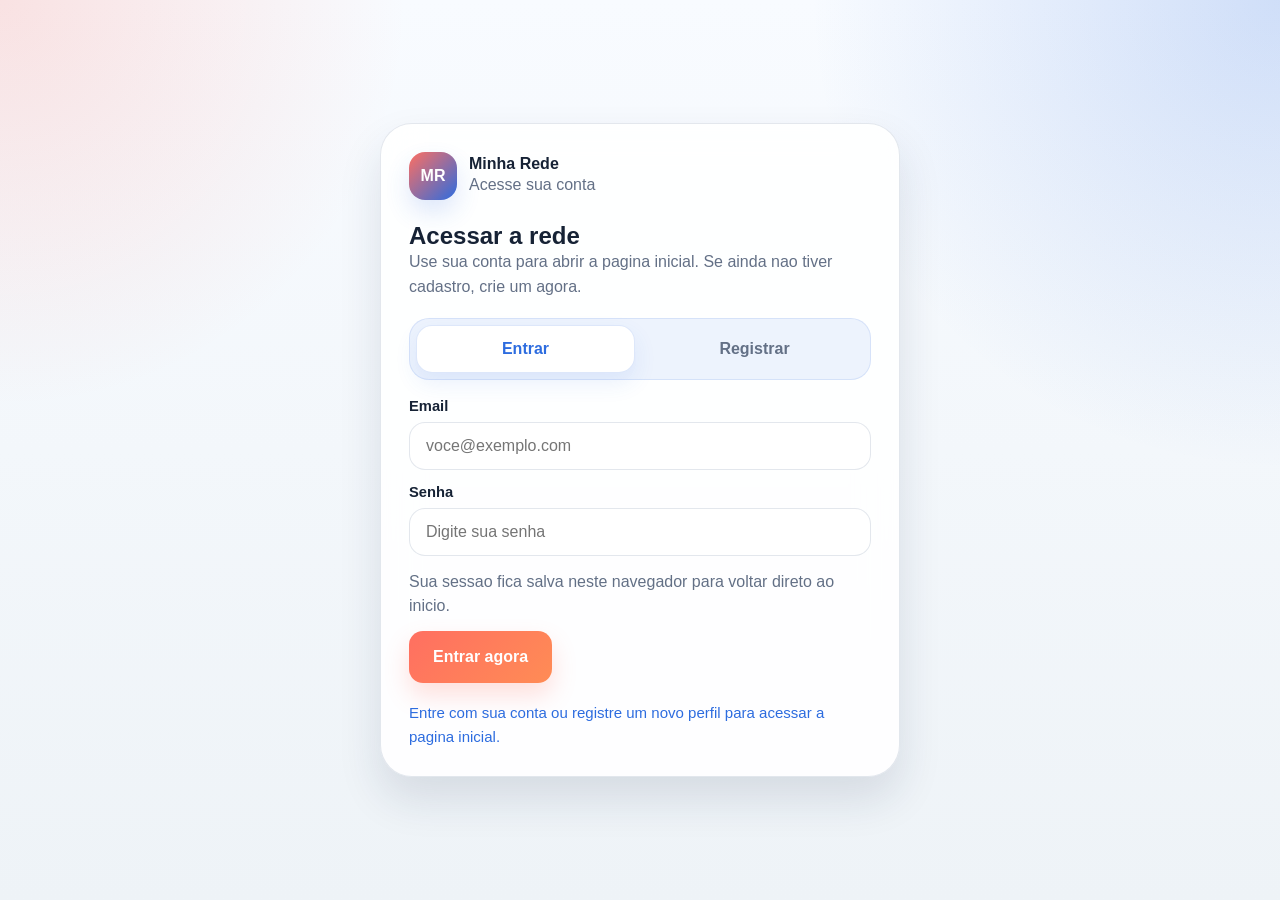
==== commit 976fe5f4: "Add files via upload" ====
--- a/index.html
+++ b/index.html
@@ -211,6 +211,16 @@
       border-color: rgba(16, 22, 32, 0.96);
     }
 
+    body[data-theme="blackout"] .composer-upload-card,
+    body[data-theme="blackout"] .auth-image-upload-button,
+    body[data-theme="blackout"] .profile-avatar-upload-card {
+      background:
+        radial-gradient(circle at top left, rgba(45, 108, 223, 0.18), transparent 36%),
+        linear-gradient(135deg, rgba(20, 29, 43, 0.98), rgba(14, 22, 34, 0.96));
+      border-color: rgba(133, 153, 186, 0.28);
+      color: var(--text);
+    }
+
     body[data-theme="blackout"] .detail-item a {
       color: #9dc0ff;
     }
@@ -289,11 +299,16 @@
     }
 
     .auth-shell {
-      width: min(1120px, 100%);
+      width: var(--auth-shell-width, min(520px, 100%));
       display: grid;
-      grid-template-columns: minmax(320px, 1.1fr) minmax(340px, 0.9fr);
+      grid-template-columns: minmax(320px, 1fr);
       gap: 28px;
       align-items: stretch;
+    }
+
+    .auth-shell[data-show-hero="true"] {
+      width: min(1120px, 100%);
+      grid-template-columns: minmax(320px, 1.1fr) minmax(340px, 0.9fr);
     }
 
     .auth-hero,
@@ -423,6 +438,30 @@
       gap: 18px;
     }
 
+    .auth-panel-brand {
+      display: flex;
+      align-items: center;
+      gap: 12px;
+      padding-bottom: 4px;
+    }
+
+    .auth-panel-brand[data-visible="false"] {
+      display: none;
+    }
+
+    .auth-panel-mark {
+      width: 48px;
+      height: 48px;
+      display: inline-flex;
+      align-items: center;
+      justify-content: center;
+      border-radius: 16px;
+      background: linear-gradient(135deg, var(--brand), var(--blue));
+      color: #fff;
+      font-weight: 800;
+      box-shadow: 0 12px 24px rgba(45, 108, 223, 0.16);
+    }
+
     .auth-panel-copy p,
     .auth-caption,
     .auth-status {
@@ -608,6 +647,301 @@
       object-fit: cover;
     }
 
+    .auth-real-preview {
+      position: relative;
+      min-height: 520px;
+      padding: 24px;
+      border-radius: 26px;
+      overflow: hidden;
+      border: 1px solid rgba(112, 137, 170, 0.14);
+      background:
+        radial-gradient(circle at 24% 18%, rgba(255, 111, 97, 0.16), transparent 32%),
+        radial-gradient(circle at 82% 20%, rgba(45, 108, 223, 0.18), transparent 34%),
+        linear-gradient(135deg, #f6f9ff 0%, #dcecff 100%);
+      background-size: cover;
+      box-shadow: inset 0 1px 0 rgba(255, 255, 255, 0.64);
+    }
+
+    .auth-real-preview-refresh {
+      position: absolute;
+      top: 16px;
+      right: 16px;
+      z-index: 4;
+      width: 42px;
+      height: 42px;
+      display: inline-flex;
+      align-items: center;
+      justify-content: center;
+      border: 1px solid rgba(45, 108, 223, 0.2);
+      border-radius: 15px;
+      background: rgba(255, 255, 255, 0.86);
+      color: #0d55cc;
+      box-shadow: 0 12px 28px rgba(36, 52, 82, 0.14);
+      cursor: pointer;
+      transition: transform 0.2s ease, box-shadow 0.2s ease, background 0.2s ease;
+    }
+
+    .auth-real-preview-refresh:hover {
+      transform: translateY(-2px) rotate(12deg);
+      background: #ffffff;
+      box-shadow: 0 16px 34px rgba(36, 52, 82, 0.18);
+    }
+
+    .auth-real-preview-refresh svg {
+      width: 19px;
+      height: 19px;
+      fill: none;
+      stroke: currentColor;
+      stroke-width: 2.2;
+      stroke-linecap: round;
+      stroke-linejoin: round;
+    }
+
+    .auth-real-preview-shell {
+      min-height: 470px;
+      display: grid;
+      grid-template-columns: minmax(0, 1.12fr) minmax(280px, 0.88fr);
+      gap: 24px;
+      max-width: 920px;
+      margin: 0 auto;
+      align-items: stretch;
+    }
+
+    .auth-real-preview-shell[data-show-hero="false"] {
+      grid-template-columns: minmax(280px, 520px);
+      justify-content: center;
+    }
+
+    .auth-real-preview-hero,
+    .auth-real-preview-panel {
+      border-radius: 28px;
+      border: 1px solid rgba(112, 137, 170, 0.16);
+      box-shadow: 0 18px 40px rgba(36, 52, 82, 0.12);
+      overflow: hidden;
+    }
+
+    .auth-real-preview-hero {
+      position: relative;
+      padding: 32px;
+      display: flex;
+      align-items: center;
+      color: #fff;
+      background:
+        linear-gradient(145deg, rgba(255, 111, 97, 0.78), rgba(45, 108, 223, 0.82)),
+        #4d7dff;
+      background-size: cover;
+      background-position: center;
+    }
+
+    .auth-real-preview-hero::after {
+      content: "";
+      position: absolute;
+      width: 220px;
+      height: 220px;
+      right: -72px;
+      bottom: -82px;
+      border-radius: 50%;
+      background: rgba(255, 255, 255, 0.12);
+    }
+
+    .auth-real-preview-copy {
+      position: relative;
+      z-index: 1;
+      display: grid;
+      gap: 16px;
+      max-width: 520px;
+    }
+
+    .auth-real-preview-brand,
+    .auth-real-preview-panel-brand {
+      display: flex;
+      align-items: center;
+      gap: 12px;
+    }
+
+    .auth-real-preview-mark,
+    .auth-real-preview-panel-mark {
+      width: 54px;
+      height: 54px;
+      border-radius: 18px;
+      display: inline-flex;
+      align-items: center;
+      justify-content: center;
+      font-weight: 900;
+    }
+
+    .auth-real-preview-mark {
+      background: rgba(255, 255, 255, 0.18);
+      border: 1px solid rgba(255, 255, 255, 0.22);
+    }
+
+    .auth-real-preview-panel-mark {
+      width: 48px;
+      height: 48px;
+      color: #fff;
+      background: linear-gradient(135deg, #ff6f61, #4d7dff);
+    }
+
+    .auth-real-preview-brand strong,
+    .auth-real-preview-brand span,
+    .auth-real-preview-copy h5,
+    .auth-real-preview-copy p,
+    .auth-real-preview-panel h5,
+    .auth-real-preview-panel p {
+      margin: 0;
+    }
+
+    .auth-real-preview-brand span {
+      display: block;
+      margin-top: 2px;
+      color: rgba(255, 255, 255, 0.82);
+      font-size: 0.86rem;
+    }
+
+    .auth-real-preview-copy h5 {
+      font-size: clamp(2rem, 4vw, 3.35rem);
+      line-height: 1;
+      letter-spacing: -0.04em;
+    }
+
+    .auth-real-preview-copy p {
+      color: rgba(255, 255, 255, 0.9);
+      line-height: 1.58;
+      font-weight: 700;
+    }
+
+    .auth-real-preview-features,
+    .auth-real-preview-stats {
+      display: grid;
+      gap: 10px;
+    }
+
+    .auth-real-preview-feature,
+    .auth-real-preview-stat {
+      padding: 12px 14px;
+      border-radius: 18px;
+      background: rgba(255, 255, 255, 0.14);
+      border: 1px solid rgba(255, 255, 255, 0.16);
+      backdrop-filter: blur(10px);
+    }
+
+    .auth-real-preview-feature span,
+    .auth-real-preview-stat span {
+      display: block;
+      margin-top: 4px;
+      color: rgba(255, 255, 255, 0.84);
+      font-size: 0.82rem;
+    }
+
+    .auth-real-preview-stats {
+      grid-template-columns: repeat(3, minmax(0, 1fr));
+      margin-top: 4px;
+    }
+
+    .auth-real-preview-panel {
+      padding: 28px;
+      display: flex;
+      flex-direction: column;
+      gap: 18px;
+      background: rgba(255, 255, 255, 0.9);
+      color: #162235;
+    }
+
+    .auth-real-preview-panel[data-tone="azul"] {
+      background: rgba(222, 237, 255, 0.94);
+    }
+
+    .auth-real-preview-panel[data-tone="vidro"] {
+      background: rgba(255, 255, 255, 0.72);
+      backdrop-filter: blur(18px);
+    }
+
+    .auth-real-preview-panel-brand[data-visible="false"] {
+      display: none;
+    }
+
+    .auth-real-preview-panel h5 {
+      font-size: 1.55rem;
+      line-height: 1.1;
+    }
+
+    .auth-real-preview-panel p {
+      color: #53627b;
+      line-height: 1.5;
+    }
+
+    .auth-real-preview-tabs {
+      display: grid;
+      grid-template-columns: repeat(2, 1fr);
+      gap: 8px;
+      padding: 7px;
+      border-radius: 18px;
+      background: rgba(230, 238, 252, 0.9);
+      border: 1px solid rgba(112, 137, 170, 0.12);
+    }
+
+    .auth-real-preview-tabs span {
+      min-height: 38px;
+      display: grid;
+      place-items: center;
+      border-radius: 14px;
+      color: #53627b;
+      font-weight: 900;
+      font-size: 0.9rem;
+    }
+
+    .auth-real-preview-tabs span:first-child {
+      background: #fff;
+      color: #0d55cc;
+      box-shadow: 0 8px 18px rgba(45, 108, 223, 0.1);
+    }
+
+    .auth-real-preview-fields {
+      display: grid;
+      gap: 12px;
+    }
+
+    .auth-real-preview-field {
+      display: grid;
+      gap: 6px;
+      color: #162235;
+      font-size: 0.84rem;
+      font-weight: 900;
+    }
+
+    .auth-real-preview-input {
+      min-height: 46px;
+      border-radius: 15px;
+      border: 1px solid rgba(112, 137, 170, 0.16);
+      background: rgba(255, 255, 255, 0.82);
+      color: #71819b;
+      display: flex;
+      align-items: center;
+      padding: 0 14px;
+      font-weight: 700;
+    }
+
+    .auth-real-preview-button {
+      width: max-content;
+      min-height: 46px;
+      padding: 0 22px;
+      border-radius: 16px;
+      display: inline-flex;
+      align-items: center;
+      justify-content: center;
+      color: #fff;
+      background: linear-gradient(135deg, #ff6f61, #ff8d57);
+      box-shadow: 0 14px 24px rgba(255, 111, 97, 0.2);
+      font-weight: 900;
+    }
+
+    .auth-real-preview-status {
+      color: #00856f;
+      font-size: 0.9rem;
+      line-height: 1.45;
+      font-weight: 800;
+    }
+
     .auth-actions {
       display: flex;
       align-items: center;
@@ -663,6 +997,57 @@
 
     body[data-theme="blackout"] .auth-landing-placeholder {
       color: var(--muted);
+    }
+
+    body[data-theme="blackout"] .auth-real-preview {
+      border-color: rgba(133, 153, 186, 0.18);
+      background:
+        radial-gradient(circle at 24% 18%, rgba(255, 111, 97, 0.12), transparent 32%),
+        radial-gradient(circle at 82% 20%, rgba(45, 108, 223, 0.18), transparent 34%),
+        linear-gradient(135deg, rgba(9, 16, 28, 0.96), rgba(14, 30, 52, 0.96));
+      box-shadow: inset 0 1px 0 rgba(255, 255, 255, 0.08);
+    }
+
+    body[data-theme="blackout"] .auth-real-preview-refresh {
+      background: rgba(21, 31, 46, 0.9);
+      border-color: rgba(133, 153, 186, 0.2);
+      color: #dbe8ff;
+      box-shadow: 0 14px 32px rgba(0, 0, 0, 0.24);
+    }
+
+    body[data-theme="blackout"] .auth-real-preview-refresh:hover {
+      background: rgba(29, 40, 58, 0.96);
+    }
+
+    body[data-theme="blackout"] .auth-real-preview-panel,
+    body[data-theme="blackout"] .auth-real-preview-panel[data-tone="azul"],
+    body[data-theme="blackout"] .auth-real-preview-panel[data-tone="vidro"] {
+      background: rgba(16, 22, 32, 0.9);
+      border-color: rgba(133, 153, 186, 0.18);
+      color: #edf3ff;
+    }
+
+    body[data-theme="blackout"] .auth-real-preview-panel p,
+    body[data-theme="blackout"] .auth-real-preview-field,
+    body[data-theme="blackout"] .auth-real-preview-input {
+      color: #9caec7;
+    }
+
+    body[data-theme="blackout"] .auth-real-preview-tabs,
+    body[data-theme="blackout"] .auth-real-preview-input {
+      background: rgba(21, 31, 46, 0.86);
+      border-color: rgba(133, 153, 186, 0.16);
+    }
+
+    body[data-theme="blackout"] .auth-real-preview-tabs span:first-child {
+      background: rgba(77, 125, 255, 0.2);
+      color: #dbe8ff;
+    }
+
+    @media (max-width: 920px) {
+      .auth-real-preview-shell {
+        grid-template-columns: 1fr;
+      }
     }
 
     @media (max-width: 960px) {
@@ -698,9 +1083,9 @@
     }
 
     .topbar-inner {
-      max-width: 1240px;
+      max-width: var(--header-max-width, 1240px);
       margin: 0 auto;
-      padding: 18px 18px;
+      padding: var(--header-padding-y, 18px) 18px;
       display: grid;
       grid-template-columns: minmax(0, 1fr) auto;
       gap: 18px;
@@ -732,6 +1117,54 @@
       flex-shrink: 0;
     }
 
+    .theme-toggle {
+      width: 50px;
+      height: 50px;
+      border-radius: 18px;
+      display: grid;
+      place-items: center;
+      flex-shrink: 0;
+      background:
+        radial-gradient(circle at 30% 25%, rgba(255, 205, 82, 0.52), transparent 34%),
+        rgba(255, 255, 255, 0.94);
+      border: 1px solid rgba(112, 137, 170, 0.18);
+      box-shadow: 0 12px 26px rgba(45, 108, 223, 0.12);
+      color: #f59f00;
+      transition: transform 0.2s ease, background 0.2s ease, color 0.2s ease;
+    }
+
+    .theme-toggle:hover {
+      transform: translateY(-1px);
+    }
+
+    .theme-toggle svg {
+      width: 24px;
+      height: 24px;
+      stroke: currentColor;
+      stroke-width: 2;
+      fill: none;
+      stroke-linecap: round;
+      stroke-linejoin: round;
+    }
+
+    .theme-toggle .moon-icon,
+    body[data-theme="blackout"] .theme-toggle .sun-icon {
+      display: none;
+    }
+
+    body[data-theme="blackout"] .theme-toggle {
+      background:
+        radial-gradient(circle at 72% 28%, rgba(141, 180, 255, 0.38), transparent 34%),
+        rgba(29, 40, 58, 0.94);
+      border-color: rgba(133, 153, 186, 0.18);
+      color: #9dc0ff;
+      box-shadow: 0 14px 30px rgba(5, 10, 18, 0.24);
+    }
+
+    body[data-theme="blackout"] .theme-toggle .moon-icon {
+      display: block;
+    }
+
     .search-box {
       display: flex;
       align-items: center;
@@ -745,6 +1178,12 @@
       min-width: 0;
     }
 
+    @media (min-width: 1180px) {
+      .brand-box .search-box {
+        margin-right: clamp(0px, 18.6vw, var(--header-search-offset, 291px));
+      }
+    }
+
     .search-icon {
       width: 34px;
       height: 34px;
@@ -834,6 +1273,48 @@
       justify-content: flex-end;
       flex-wrap: wrap;
       gap: 8px;
+    }
+
+    body[data-header-layout="full"] .topbar-inner {
+      max-width: none;
+      padding-left: 28px;
+      padding-right: 28px;
+    }
+
+    body[data-header-layout="centered"] .topbar-inner {
+      max-width: 1040px;
+    }
+
+    body[data-header-density="compact"] .topbar-inner {
+      --header-padding-y: 10px;
+    }
+
+    body[data-header-density="compact"] .brand-mark,
+    body[data-header-density="compact"] .theme-toggle {
+      width: 44px;
+      height: 44px;
+      border-radius: 15px;
+    }
+
+    body[data-header-density="compact"] .nav-pill {
+      width: 38px;
+      height: 38px;
+      border-radius: 13px;
+    }
+
+    body[data-header-density="compact"] .search-box {
+      padding: 9px 13px;
+    }
+
+    body[data-header-show-theme="false"] #themeToggle,
+    body[data-header-show-logo="false"] .topbar .brand-mark,
+    body[data-header-show-search="false"] .topbar .search-box,
+    body[data-header-show-nav="false"] .topbar .nav-row {
+      display: none !important;
+    }
+
+    body[data-header-show-search="false"] .brand-box {
+      flex: 0 0 auto;
     }
 
     .nav-pill {
@@ -1002,6 +1483,162 @@
       align-items: start;
     }
 
+    body[data-sidebar-position="left"] .layout {
+      grid-template-columns: minmax(280px, 360px) minmax(0, 1.7fr);
+    }
+
+    body[data-sidebar-position="left"] #sidebarColumn {
+      order: -1;
+    }
+
+    #mainColumn {
+      display: flex;
+      flex-direction: column;
+      min-width: 0;
+    }
+
+    #composerCard {
+      order: 10;
+    }
+
+    #storiesSection {
+      order: 20;
+    }
+
+    #reelsSection {
+      order: 30;
+    }
+
+    #marketplacePageSection {
+      order: 35;
+    }
+
+    #feedHeading {
+      order: 40;
+    }
+
+    #postsList,
+    #emptyState {
+      order: 41;
+    }
+
+    body[data-home-layout="stories-first"] #storiesSection {
+      order: 10;
+    }
+
+    body[data-home-layout="stories-first"] #composerCard {
+      order: 20;
+    }
+
+    body[data-home-layout="media-first"] #storiesSection {
+      order: 10;
+    }
+
+    body[data-home-layout="media-first"] #reelsSection {
+      order: 20;
+    }
+
+    body[data-home-layout="media-first"] #composerCard {
+      order: 30;
+    }
+
+    body[data-home-layout="feed-first"] #feedHeading {
+      order: 10;
+    }
+
+    body[data-home-layout="feed-first"] #postsList,
+    body[data-home-layout="feed-first"] #emptyState {
+      order: 11;
+    }
+
+    body[data-home-layout="feed-first"] #composerCard {
+      order: 20;
+    }
+
+    body[data-home-layout="feed-first"] #storiesSection {
+      order: 30;
+    }
+
+    body[data-home-layout="feed-first"] #reelsSection {
+      order: 40;
+    }
+
+    body[data-main-column-width="wide"] .layout {
+      grid-template-columns: minmax(0, 2.15fr) minmax(250px, 320px);
+    }
+
+    body[data-main-column-width="compact"] .layout {
+      grid-template-columns: minmax(0, 1.28fr) minmax(300px, 380px);
+    }
+
+    body[data-sidebar-position="left"][data-main-column-width="wide"] .layout {
+      grid-template-columns: minmax(250px, 320px) minmax(0, 2.15fr);
+    }
+
+    body[data-sidebar-position="left"][data-main-column-width="compact"] .layout {
+      grid-template-columns: minmax(300px, 380px) minmax(0, 1.28fr);
+    }
+
+    body[data-widget-style="compact"] #sidebarColumn .card-pad {
+      padding: 16px;
+    }
+
+    body[data-widget-style="compact"] #sidebarColumn .card {
+      border-radius: 22px;
+    }
+
+    body[data-widget-style="floating"] #sidebarColumn {
+      position: sticky;
+      top: 96px;
+    }
+
+    body[data-widget-style="floating"] #sidebarColumn .card {
+      box-shadow: 0 28px 60px rgba(31, 42, 64, 0.16);
+    }
+
+    body[data-section-composer="false"] #composerCard,
+    body[data-section-stories="false"] #storiesSection,
+    body[data-section-reels="false"] #reelsSection,
+    body[data-section-feed="false"] #feedHeading,
+    body[data-section-feed="false"] #postsList,
+    body[data-section-feed="false"] #emptyState {
+      display: none !important;
+    }
+
+    body[data-interface-density="compact"] .card-pad {
+      padding: 16px;
+    }
+
+    body[data-interface-density="compact"] .layout,
+    body[data-interface-density="compact"] .post-actions,
+    body[data-interface-density="compact"] .profile-grid {
+      gap: 14px;
+    }
+
+    body[data-header-style="solid"] .topbar {
+      background: var(--card-solid);
+      backdrop-filter: none;
+    }
+
+    body[data-design-base="minimal"] {
+      background: linear-gradient(180deg, #f8fbff 0%, var(--bg) 100%);
+    }
+
+    body[data-design-base="bold"] {
+      background:
+        radial-gradient(circle at top left, rgba(255, 111, 97, 0.28), transparent 28%),
+        radial-gradient(circle at 78% 10%, rgba(45, 108, 223, 0.28), transparent 32%),
+        linear-gradient(180deg, #fff8f5 0%, var(--bg) 100%);
+    }
+
+    body[data-theme="blackout"][data-design-base="minimal"],
+    body[data-theme="blackout"][data-design-base="bold"] {
+      background:
+        radial-gradient(circle at top left, rgba(255, 111, 97, 0.12), transparent 22%),
+        radial-gradient(circle at top right, rgba(45, 108, 223, 0.16), transparent 28%),
+        linear-gradient(180deg, #0a0f15 0%, #0f1722 100%);
+    }
+
     .card {
       position: relative;
       background: var(--card);
@@ -1029,6 +1666,60 @@
       font-size: 19px;
     }
 
+    .card-title-row h3.trending-title-badge {
+      display: inline-flex;
+      align-items: center;
+      gap: 7px;
+      width: max-content;
+      max-width: 100%;
+      line-height: 1;
+    }
+
+    .trending-title-badge .trend-mark {
+      display: inline-flex;
+      align-items: center;
+      justify-content: center;
+      width: 20px;
+      height: 20px;
+      flex: 0 0 20px;
+      color: var(--text);
+    }
+
+    .trending-title-badge .trend-mark svg {
+      width: 100%;
+      height: 100%;
+      fill: none;
+      stroke: currentColor;
+      stroke-width: 2.45;
+      stroke-linecap: round;
+      stroke-linejoin: round;
+    }
+
+    .trending-title-badge .trend-label {
+      display: inline-block;
+      padding: 2px 5px 3px;
+      border-radius: 3px;
+      background: linear-gradient(180deg, #fff15a 0%, #ffd900 100%);
+      color: #111827;
+      box-decoration-break: clone;
+      -webkit-box-decoration-break: clone;
+      text-shadow: none;
+    }
+
+    body[data-theme="blackout"] .trending-title-badge .trend-mark {
+      color: #eef5ff;
+    }
+
+    body[data-theme="blackout"] .trending-title-badge .trend-label {
+      background: linear-gradient(180deg, #ffe76a 0%, #f3c600 100%);
+      color: #07111f;
+    }
+
+    #friendsSection .followers-title {
+      width: 222px;
+      max-width: 100%;
+    }
+
     .small-copy {
       color: var(--muted);
       font-size: 13px;
@@ -1071,7 +1762,7 @@
     .name-with-badge {
       display: inline-flex;
       align-items: center;
-      gap: 8px;
+      gap: 5px;
       flex-wrap: wrap;
     }
 
@@ -1093,19 +1784,32 @@
     }
 
     .verified-badge {
+      position: relative;
       display: inline-flex;
       align-items: center;
       justify-content: center;
-      width: 16px;
-      height: 16px;
-      background: #0095f6;
-      color: #fff;
-      font-size: 9px;
+      width: 14px;
+      height: 14px;
+      flex: 0 0 14px;
+      background: linear-gradient(135deg, #25d366 0%, #128c7e 100%);
+      color: transparent;
+      font-size: 0;
       font-weight: 900;
       line-height: 1;
-      clip-path: polygon(50% 0%, 64% 8%, 78% 4%, 88% 16%, 98% 28%, 94% 42%, 100% 50%, 94% 58%, 98% 72%, 88% 84%, 78% 96%, 64% 92%, 50% 100%, 36% 92%, 22% 96%, 12% 84%, 2% 72%, 6% 58%, 0% 50%, 6% 42%, 2% 28%, 12% 16%, 22% 4%, 36% 8%);
-      box-shadow: 0 4px 10px rgba(0, 149, 246, 0.24);
-      transform: translateY(-1px);
+      vertical-align: middle;
+      border-radius: 50%;
+      filter: drop-shadow(0 3px 5px rgba(18, 140, 126, 0.24));
+      transform: translateY(0);
+    }
+
+    .verified-badge::before {
+      content: "";
+      width: 7px;
+      height: 4px;
+      border-left: 2px solid #fff;
+      border-bottom: 2px solid #fff;
+      border-radius: 2px;
+      transform: translateY(-1px) rotate(-45deg);
     }
 
     .composer-meta span,
@@ -1163,6 +1867,201 @@
       color: var(--brand-dark);
     }
 
+    .composer-file-preview {
+      display: none;
+      align-items: center;
+      gap: 12px;
+      margin-top: 10px;
+      padding: 10px;
+      border-radius: 16px;
+      border: 1px solid var(--line);
+      background: rgba(255, 255, 255, 0.72);
+    }
+
+    .composer-upload-control {
+      position: relative;
+    }
+
+    .composer-upload-input {
+      position: absolute;
+      width: 1px;
+      height: 1px;
+      opacity: 0;
+      pointer-events: none;
+    }
+
+    .composer-upload-card {
+      min-height: 76px;
+      display: flex;
+      align-items: center;
+      gap: 14px;
+      padding: 14px 16px;
+      border-radius: 20px;
+      border: 1px dashed rgba(45, 108, 223, 0.34);
+      background:
+        radial-gradient(circle at top left, rgba(45, 108, 223, 0.12), transparent 34%),
+        linear-gradient(135deg, rgba(246, 250, 255, 0.98), rgba(235, 243, 255, 0.9));
+      color: var(--text);
+      cursor: pointer;
+      transition: transform 0.2s ease, border-color 0.2s ease, box-shadow 0.2s ease;
+    }
+
+    .composer-upload-card:hover,
+    .composer-upload-input:focus-visible + .composer-upload-card {
+      transform: translateY(-1px);
+      border-color: rgba(45, 108, 223, 0.56);
+      box-shadow: 0 14px 26px rgba(45, 108, 223, 0.12);
+    }
+
+    .composer-upload-icon {
+      width: 48px;
+      height: 48px;
+      min-width: 48px;
+      border-radius: 17px;
+      display: inline-flex;
+      align-items: center;
+      justify-content: center;
+      color: #fff;
+      background: linear-gradient(135deg, #2d6cdf, #00b894);
+      box-shadow: 0 12px 22px rgba(45, 108, 223, 0.2);
+    }
+
+    .composer-upload-icon svg {
+      width: 24px;
+      height: 24px;
+      stroke: currentColor;
+      stroke-width: 2;
+      fill: none;
+      stroke-linecap: round;
+      stroke-linejoin: round;
+    }
+
+    .composer-upload-copy strong,
+    .composer-upload-copy span {
+      display: block;
+    }
+
+    .composer-upload-copy span {
+      margin-top: 3px;
+      color: var(--muted);
+      font-size: 13px;
+    }
+
+    .auth-image-upload-row {
+      display: grid;
+      gap: 8px;
+    }
+
+    .auth-image-upload-input {
+      position: absolute;
+      width: 1px;
+      height: 1px;
+      opacity: 0;
+      pointer-events: none;
+    }
+
+    .auth-image-upload-button {
+      min-height: 48px;
+      display: flex;
+      align-items: center;
+      gap: 12px;
+      padding: 10px 14px;
+      border-radius: 16px;
+      border: 1px dashed rgba(45, 108, 223, 0.34);
+      background: rgba(240, 246, 255, 0.86);
+      color: var(--text);
+      cursor: pointer;
+      font-weight: 800;
+      transition: transform 0.2s ease, border-color 0.2s ease, box-shadow 0.2s ease;
+    }
+
+    .auth-image-upload-button:hover,
+    .auth-image-upload-input:focus-visible + .auth-image-upload-button {
+      transform: translateY(-1px);
+      border-color: rgba(45, 108, 223, 0.58);
+      box-shadow: 0 12px 22px rgba(45, 108, 223, 0.12);
+    }
+
+    .auth-image-upload-button svg {
+      width: 22px;
+      height: 22px;
+      stroke: currentColor;
+      stroke-width: 2;
+      fill: none;
+      stroke-linecap: round;
+      stroke-linejoin: round;
+      color: #2d6cdf;
+    }
+
+    .auth-image-upload-button span {
+      color: var(--muted);
+      font-size: 12px;
+      font-weight: 700;
+      margin-left: auto;
+    }
+
+    .profile-avatar-upload-card {
+      grid-column: 1 / -1;
+      display: grid;
+      grid-template-columns: 68px minmax(0, 1fr) auto;
+      gap: 14px;
+      align-items: center;
+      padding: 12px 14px;
+      border-radius: 18px;
+      border: 1px dashed rgba(45, 108, 223, 0.34);
+      background: rgba(240, 246, 255, 0.88);
+      cursor: pointer;
+      transition: transform 0.2s ease, border-color 0.2s ease, box-shadow 0.2s ease;
+    }
+
+    .profile-avatar-upload-card:hover,
+    .profile-avatar-upload-input:focus-visible + .profile-avatar-upload-card {
+      transform: translateY(-1px);
+      border-color: rgba(45, 108, 223, 0.58);
+      box-shadow: 0 12px 22px rgba(45, 108, 223, 0.12);
+    }
+
+    .profile-avatar-upload-card img {
+      width: 68px;
+      height: 68px;
+      border-radius: 50%;
+      object-fit: cover;
+      border: 3px solid rgba(255, 255, 255, 0.9);
+      box-shadow: 0 10px 20px rgba(15, 23, 42, 0.14);
+    }
+
+    .profile-avatar-upload-card strong,
+    .profile-avatar-upload-card span {
+      display: block;
+    }
+
+    .profile-avatar-upload-card span {
+      color: var(--muted);
+      font-size: 13px;
+      margin-top: 3px;
+    }
+
+    .profile-avatar-upload-card .profile-avatar-upload-action {
+      padding: 10px 14px;
+      border-radius: 999px;
+      background: rgba(24, 119, 242, 0.1);
+      color: #0b5bd3;
+      font-size: 13px;
+      font-weight: 900;
+      white-space: nowrap;
+    }
+
+    .composer-file-preview[data-visible="true"] {
+      display: flex;
+    }
+
+    .composer-file-preview img {
+      width: 72px;
+      height: 72px;
+      border-radius: 14px;
+      object-fit: cover;
+    }
+
     .composer-extra-panels {
       display: grid;
       gap: 10px;
@@ -1184,6 +2083,30 @@
       flex-wrap: wrap;
       gap: 10px;
       align-items: center;
+    }
+
+    .profile-modal-actions .button-primary,
+    .profile-modal-actions .button-soft,
+    .profile-modal-actions .button-outline {
+      background: rgba(45, 108, 223, 0.1);
+      color: var(--blue-dark);
+      border: 1px solid rgba(24, 119, 242, 0.14);
+      box-shadow: none;
+    }
+
+    .profile-modal-actions .button-primary:hover,
+    .profile-modal-actions .button-soft:hover,
+    .profile-modal-actions .button-outline:hover {
+      background: rgba(45, 108, 223, 0.16);
+      border-color: rgba(24, 119, 242, 0.24);
+    }
+
+    body[data-theme="blackout"] .profile-modal-actions .button-primary,
+    body[data-theme="blackout"] .profile-modal-actions .button-soft,
+    body[data-theme="blackout"] .profile-modal-actions .button-outline {
+      background: rgba(29, 40, 58, 0.92);
+      color: #edf4ff;
+      border-color: rgba(133, 153, 186, 0.2);
     }
 
     .inline-input {
@@ -1244,25 +2167,59 @@
       grid-template-columns: 1fr;
     }
 
+    body.reels-page-active {
+      background: #05070b;
+      overflow-x: hidden;
+    }
+
+    body.reels-page-active .topbar {
+      display: none;
+    }
+
+    body.reels-page-active .shell {
+      width: 100%;
+      max-width: none;
+      margin: 0;
+      padding: 0;
+    }
+
+    body.reels-page-active .layout {
+      width: 100%;
+      min-height: 100vh;
+      gap: 0;
+    }
+
+    body.reels-page-active #mainColumn {
+      min-height: 100vh;
+    }
+
     .reels-card.reels-page-mode {
       margin-bottom: 0;
+      min-height: 100vh;
+      border: 0;
+      border-radius: 0;
+      border-color: rgba(255, 255, 255, 0.08);
+      background:
+        radial-gradient(circle at 50% 18%, rgba(80, 116, 180, 0.22), transparent 30%),
+        linear-gradient(180deg, #080d13 0%, #05070b 100%);
+      color: #fff;
+      box-shadow: none;
     }
 
     .reels-card.reels-page-mode .card-pad {
-      padding: 24px;
+      padding: 0;
     }
 
     .reels-card.reels-page-mode .reels-list {
-      display: grid;
-      grid-template-columns: repeat(auto-fit, minmax(220px, 1fr));
-      grid-auto-flow: row;
-      gap: 18px;
+      display: block;
       overflow: visible;
       padding-bottom: 0;
     }
 
-    .reels-card.reels-page-mode .reel-card {
-      min-height: 420px;
+    .reels-card.reels-page-mode .card-title-row {
+      position: absolute;
+      opacity: 0;
+      pointer-events: none;
     }
 
     .stories-list {
@@ -1493,6 +2450,14 @@
       border: 2px solid rgba(255, 255, 255, 0.92);
     }
 
+    .reel-author .name-with-badge {
+      display: inline-flex;
+      width: 103px;
+      max-width: 103px;
+      align-items: center;
+      gap: 4px;
+    }
+
     .reel-author strong,
     .reel-author span {
       color: #fff;
@@ -1515,6 +2480,52 @@
       backdrop-filter: blur(8px);
     }
 
+    .reel-video-preview {
+      align-self: center;
+      width: 58px;
+      height: 58px;
+      border-radius: 50%;
+      display: grid;
+      place-items: center;
+      background: rgba(255, 255, 255, 0.18);
+      border: 1px solid rgba(255, 255, 255, 0.42);
+      box-shadow: 0 18px 36px rgba(0, 0, 0, 0.22);
+      backdrop-filter: blur(10px);
+    }
+
+    .reel-video-preview svg {
+      width: 24px;
+      height: 24px;
+      fill: #fff;
+      margin-left: 3px;
+    }
+
+    .reel-progress-preview {
+      position: absolute;
+      left: 16px;
+      right: 16px;
+      bottom: 104px;
+      height: 4px;
+      border-radius: 999px;
+      background: rgba(255, 255, 255, 0.24);
+      overflow: hidden;
+    }
+
+    .reel-progress-preview span {
+      display: block;
+      height: 100%;
+      width: 42%;
+      border-radius: inherit;
+      background: #fff;
+      animation: reelPreviewProgress 2.8s ease-in-out infinite;
+    }
+
+    @keyframes reelPreviewProgress {
+      0% { width: 18%; }
+      50% { width: 78%; }
+      100% { width: 38%; }
+    }
+
     .reel-copy {
       position: relative;
       z-index: 1;
@@ -1532,6 +2543,486 @@
       flex-wrap: wrap;
       color: rgba(255, 255, 255, 0.82);
       font-size: 12px;
+    }
+
+    .reels-theater {
+      position: relative;
+      min-height: 100vh;
+      padding: 28px 92px 28px 32px;
+      color: #fff;
+      overflow: hidden;
+    }
+
+    .reels-theater-head {
+      position: absolute;
+      top: 22px;
+      left: 28px;
+      right: 92px;
+      z-index: 4;
+      display: flex;
+      align-items: center;
+      justify-content: space-between;
+      gap: 16px;
+    }
+
+    .reels-theater-title {
+      display: flex;
+      flex-direction: column;
+      gap: 2px;
+    }
+
+    .reels-theater-title strong {
+      font-size: 22px;
+      letter-spacing: -0.04em;
+    }
+
+    .reels-theater-title span {
+      color: rgba(255, 255, 255, 0.62);
+      font-size: 13px;
+    }
+
+    .reels-close-button {
+      min-height: 42px;
+      padding: 0 16px;
+      border-radius: 999px;
+      background: rgba(255, 255, 255, 0.1);
+      color: #fff;
+      font-weight: 800;
+      backdrop-filter: blur(16px);
+    }
+
+    .reels-theater-main {
+      min-height: calc(100vh - 56px);
+      display: flex;
+      align-items: center;
+      justify-content: center;
+      gap: 24px;
+      padding-top: 54px;
+    }
+
+    .reels-theater-stage {
+      --stage-shadow: 0 28px 70px rgba(0, 0, 0, 0.46);
+      position: relative;
+      width: min(430px, 44vw);
+      min-width: 300px;
+      aspect-ratio: 9 / 16;
+      max-height: calc(100vh - 82px);
+      border-radius: 12px;
+      overflow: hidden;
+      background-image: var(--reel-image);
+      background-size: cover;
+      background-position: center;
+      box-shadow: var(--stage-shadow);
+      isolation: isolate;
+    }
+
+    .reels-theater-stage::before,
+    .reels-theater-stage::after {
+      content: "";
+      position: absolute;
+      inset: 0;
+      pointer-events: none;
+    }
+
+    .reels-theater-stage::before {
+      z-index: -1;
+      background-image: var(--reel-image);
+      background-size: cover;
+      background-position: center;
+      filter: blur(26px) saturate(1.15);
+      transform: scale(1.08);
+      opacity: 0.36;
+    }
+
+    .reels-theater-stage::after {
+      z-index: 1;
+      background:
+        linear-gradient(180deg, rgba(0, 0, 0, 0.02) 0%, rgba(0, 0, 0, 0.06) 40%, rgba(0, 0, 0, 0.72) 100%),
+        linear-gradient(90deg, rgba(0, 0, 0, 0.32), transparent 22%, transparent 78%, rgba(0, 0, 0, 0.18));
+    }
+
+    .reels-play-control {
+      position: absolute;
+      inset: 0;
+      z-index: 2;
+      display: grid;
+      place-items: center;
+      pointer-events: none;
+    }
+
+    .reels-play-control span {
+      width: 72px;
+      height: 72px;
+      border-radius: 50%;
+      display: grid;
+      place-items: center;
+      background: rgba(255, 255, 255, 0.18);
+      border: 1px solid rgba(255, 255, 255, 0.28);
+      box-shadow: 0 18px 40px rgba(0, 0, 0, 0.28);
+      backdrop-filter: blur(10px);
+    }
+
+    .reels-play-control svg {
+      width: 30px;
+      height: 30px;
+      fill: #fff;
+      margin-left: 4px;
+    }
+
+    .reels-stage-bottom {
+      position: absolute;
+      left: 18px;
+      right: 18px;
+      bottom: 16px;
+      z-index: 3;
+      display: grid;
+      gap: 12px;
+    }
+
+    .reels-stage-author {
+      display: flex;
+      align-items: center;
+      gap: 10px;
+      min-width: 0;
+    }
+
+    .reels-stage-author .avatar {
+      width: 38px;
+      height: 38px;
+      border: 2px solid rgba(255, 255, 255, 0.82);
+    }
+
+    .reels-stage-author .profile-link-button,
+    .reels-stage-author strong,
+    .reels-stage-author span {
+      color: #fff;
+    }
+
+    .reels-stage-author .small-copy {
+      color: rgba(255, 255, 255, 0.78);
+    }
+
+    .reels-stage-author .name-with-badge {
+      display: inline-flex;
+      align-items: center;
+      gap: 6px;
+    }
+
+    .reels-follow-button {
+      min-height: 34px;
+      padding: 0 14px;
+      border-radius: 10px;
+      border: 1px solid rgba(255, 255, 255, 0.62);
+      color: #fff;
+      font-size: 12px;
+      font-weight: 850;
+      background: rgba(255, 255, 255, 0.08);
+    }
+
+    .reels-stage-caption {
+      margin: 0;
+      max-width: 92%;
+      color: rgba(255, 255, 255, 0.92);
+      line-height: 1.45;
+      text-shadow: 0 2px 10px rgba(0, 0, 0, 0.38);
+    }
+
+    .reels-stage-audio {
+      display: inline-flex;
+      align-items: center;
+      gap: 8px;
+      color: rgba(255, 255, 255, 0.82);
+      font-size: 12px;
+      font-weight: 700;
+    }
+
+    .reels-stage-audio svg {
+      width: 16px;
+      height: 16px;
+      fill: none;
+      stroke: currentColor;
+      stroke-width: 2;
+      stroke-linecap: round;
+      stroke-linejoin: round;
+    }
+
+    .reels-action-rail {
+      display: flex;
+      flex-direction: column;
+      align-items: center;
+      gap: 18px;
+      padding-bottom: 18px;
+      align-self: center;
+    }
+
+    .reels-action-button {
+      display: grid;
+      justify-items: center;
+      gap: 5px;
+      color: #fff;
+      background: transparent;
+      font-size: 12px;
+      font-weight: 850;
+      text-shadow: 0 2px 10px rgba(0, 0, 0, 0.38);
+    }
+
+    .reels-action-icon {
+      width: 34px;
+      height: 34px;
+      display: grid;
+      place-items: center;
+      border-radius: 50%;
+      background: rgba(255, 255, 255, 0.08);
+      backdrop-filter: blur(12px);
+      transition: transform 0.18s ease, background 0.18s ease;
+    }
+
+    .reels-action-button:hover .reels-action-icon {
+      transform: scale(1.08);
+      background: rgba(255, 255, 255, 0.16);
+    }
+
+    .reels-action-icon svg {
+      width: 22px;
+      height: 22px;
+      fill: none;
+      stroke: currentColor;
+      stroke-width: 2;
+      stroke-linecap: round;
+      stroke-linejoin: round;
+    }
+
+    .reels-action-icon.is-filled svg {
+      fill: currentColor;
+    }
+
+    .reels-comments-panel {
+      width: min(360px, 26vw);
+      max-height: min(680px, calc(100vh - 118px));
+      align-self: center;
+      display: flex;
+      flex-direction: column;
+      gap: 12px;
+      padding: 16px;
+      border-radius: 24px;
+      border: 1px solid rgba(255, 255, 255, 0.12);
+      background: rgba(12, 18, 28, 0.84);
+      box-shadow: 0 28px 70px rgba(0, 0, 0, 0.36);
+      backdrop-filter: blur(22px);
+    }
+
+    .reels-comments-head {
+      display: flex;
+      align-items: flex-start;
+      justify-content: space-between;
+      gap: 12px;
+    }
+
+    .reels-comments-head strong {
+      display: block;
+      font-size: 18px;
+      letter-spacing: -0.03em;
+    }
+
+    .reels-comments-head span {
+      display: block;
+      color: rgba(255, 255, 255, 0.62);
+      font-size: 12px;
+      margin-top: 2px;
+    }
+
+    .reels-comments-close {
+      min-height: 34px;
+      padding: 0 12px;
+      border-radius: 999px;
+      background: rgba(255, 255, 255, 0.1);
+      color: #fff;
+      font-weight: 850;
+    }
+
+    .reels-comments-list {
+      display: flex;
+      flex-direction: column;
+      gap: 10px;
+      overflow-y: auto;
+      padding-right: 4px;
+    }
+
+    .reels-comment-item {
+      display: grid;
+      grid-template-columns: 36px 1fr;
+      gap: 10px;
+      padding: 10px;
+      border-radius: 16px;
+      background: rgba(255, 255, 255, 0.08);
+    }
+
+    .reels-comment-item img {
+      width: 36px;
+      height: 36px;
+      border-radius: 50%;
+      object-fit: cover;
+    }
+
+    .reels-comment-copy strong {
+      display: block;
+      font-size: 13px;
+    }
+
+    .reels-comment-copy p {
+      margin: 3px 0 0;
+      color: rgba(255, 255, 255, 0.82);
+      font-size: 13px;
+      line-height: 1.35;
+    }
+
+    .reels-comment-copy small {
+      display: block;
+      color: rgba(255, 255, 255, 0.48);
+      font-size: 11px;
+      margin-top: 4px;
+    }
+
+    .reels-comment-form {
+      display: grid;
+      grid-template-columns: 1fr auto;
+      gap: 8px;
+      padding-top: 2px;
+    }
+
+    .reels-comment-form input {
+      min-height: 42px;
+      border-radius: 999px;
+      border: 1px solid rgba(255, 255, 255, 0.12);
+      background: rgba(255, 255, 255, 0.1);
+      color: #fff;
+      padding: 0 14px;
+    }
+
+    .reels-comment-form input::placeholder {
+      color: rgba(255, 255, 255, 0.52);
+    }
+
+    .reels-comment-form button {
+      min-height: 42px;
+      padding: 0 14px;
+      border-radius: 999px;
+      background: #fff;
+      color: #111827;
+      font-weight: 900;
+    }
+
+    .reels-options-wrap {
+      position: relative;
+      display: grid;
+      justify-items: center;
+    }
+
+    .reels-options-wrap[data-open="true"] .reels-action-icon {
+      transform: scale(1.08);
+      background: rgba(255, 255, 255, 0.16);
+    }
+
+    .reels-options-menu {
+      position: absolute;
+      right: calc(100% + 14px);
+      bottom: 0;
+      z-index: 8;
+      width: 190px;
+      padding: 8px;
+      display: grid;
+      gap: 6px;
+      border-radius: 16px;
+      border: 1px solid rgba(255, 255, 255, 0.16);
+      background: rgba(20, 25, 31, 0.96);
+      box-shadow: 0 22px 44px rgba(0, 0, 0, 0.36);
+      backdrop-filter: blur(18px);
+    }
+
+    .reels-options-menu button {
+      width: 100%;
+      min-height: 38px;
+      padding: 0 12px;
+      border-radius: 12px;
+      display: flex;
+      align-items: center;
+      gap: 8px;
+      color: #fff;
+      font-weight: 850;
+      text-align: left;
+      background: rgba(255, 255, 255, 0.08);
+      transition: background 0.18s ease, transform 0.18s ease;
+    }
+
+    .reels-options-menu button:hover {
+      transform: translateY(-1px);
+      background: rgba(255, 255, 255, 0.16);
+    }
+
+    .reels-options-menu button[data-tone="danger"] {
+      color: #ffb8b0;
+    }
+
+    .reels-nav-stack {
+      position: absolute;
+      top: 50%;
+      right: 24px;
+      z-index: 5;
+      display: flex;
+      flex-direction: column;
+      gap: 18px;
+      transform: translateY(-50%);
+    }
+
+    .reels-nav-button {
+      width: 58px;
+      height: 58px;
+      border-radius: 50%;
+      display: grid;
+      place-items: center;
+      color: #fff;
+      background: rgba(255, 255, 255, 0.1);
+      backdrop-filter: blur(16px);
+      transition: transform 0.18s ease, background 0.18s ease;
+    }
+
+    .reels-nav-button:hover {
+      transform: translateY(-1px);
+      background: rgba(255, 255, 255, 0.18);
+    }
+
+    .reels-nav-button svg {
+      width: 24px;
+      height: 24px;
+      fill: none;
+      stroke: currentColor;
+      stroke-width: 2.2;
+      stroke-linecap: round;
+      stroke-linejoin: round;
+    }
+
+    .reels-thumb-strip {
+      position: absolute;
+      left: 28px;
+      right: 92px;
+      bottom: 22px;
+      z-index: 4;
+      display: flex;
+      justify-content: center;
+      gap: 8px;
+      pointer-events: none;
+    }
+
+    .reels-thumb-dot {
+      width: 36px;
+      height: 4px;
+      border-radius: 999px;
+      background: rgba(255, 255, 255, 0.18);
+      overflow: hidden;
+    }
+
+    .reels-thumb-dot[data-active="true"] {
+      background: rgba(255, 255, 255, 0.82);
     }
 
     .reel-modal {
@@ -1635,6 +3126,11 @@
 
     .post-card {
       overflow: hidden;
+    }
+
+    .notification-target-highlight {
+      outline: 2px solid var(--blue);
+      box-shadow: 0 0 0 6px rgba(24, 119, 242, 0.16), var(--shadow) !important;
     }
 
     .post-head {
@@ -1691,6 +3187,51 @@
       color: var(--blue-dark);
       font-size: 12px;
       font-weight: 700;
+    }
+
+    .shared-post-card {
+      display: grid;
+      grid-template-columns: minmax(96px, 150px) minmax(0, 1fr);
+      gap: 14px;
+      margin: 0 0 14px;
+      padding: 12px;
+      border-radius: 18px;
+      border: 1px solid rgba(102, 125, 156, 0.18);
+      background: rgba(240, 245, 250, 0.76);
+    }
+
+    .shared-post-card img {
+      width: 100%;
+      height: 110px;
+      border-radius: 14px;
+      object-fit: cover;
+      background: rgba(220, 229, 241, 0.9);
+    }
+
+    .shared-post-copy {
+      min-width: 0;
+      display: grid;
+      align-content: center;
+      gap: 6px;
+    }
+
+    .shared-post-author {
+      display: inline-flex;
+      align-items: center;
+      gap: 8px;
+      color: var(--text);
+      font-weight: 850;
+    }
+
+    .shared-post-copy p {
+      margin: 0;
+      color: var(--muted);
+      line-height: 1.45;
+    }
+
+    body[data-theme="blackout"] .shared-post-card {
+      border-color: rgba(133, 153, 186, 0.16);
+      background: rgba(23, 32, 47, 0.8);
     }
 
     .post-stats {
@@ -1729,12 +3270,23 @@
 
     .reaction-wrap {
       position: relative;
+      display: inline-flex;
+    }
+
+    .reaction-wrap::before {
+      content: "";
+      position: absolute;
+      left: 0;
+      bottom: 100%;
+      width: 100%;
+      height: 6px;
+      z-index: 7;
     }
 
     .reaction-bar {
       position: absolute;
       left: 0;
-      bottom: calc(100% + 8px);
+      bottom: calc(100% + 4px);
       z-index: 8;
       display: flex;
       gap: 8px;
@@ -1743,27 +3295,108 @@
       background: rgba(255, 255, 255, 0.98);
       border: 1px solid rgba(102, 125, 156, 0.12);
       box-shadow: var(--soft-shadow);
+      opacity: 0;
+      visibility: hidden;
+      pointer-events: none;
+      transform: translateY(8px) scale(0.96);
+      transform-origin: left bottom;
+      transition: opacity 0.18s ease, visibility 0.18s ease, transform 0.18s ease;
+    }
+
+    .reaction-wrap:hover .reaction-bar,
+    .reaction-wrap:focus-within .reaction-bar,
+    .reaction-wrap[data-open="true"] .reaction-bar {
+      opacity: 1;
+      visibility: visible;
+      pointer-events: auto;
+      transform: translateY(0) scale(1);
     }
 
     .reaction-option {
-      width: 38px;
-      height: 38px;
+      width: 46px;
+      height: 46px;
       border-radius: 50%;
       display: inline-flex;
       align-items: center;
       justify-content: center;
-      font-size: 20px;
-      background: rgba(240, 245, 250, 0.92);
-      transition: transform 0.18s ease, background 0.18s ease;
+      background: transparent;
+      transition: transform 0.18s ease;
     }
 
     .reaction-option:hover,
     .reaction-option[data-active="true"] {
-      transform: translateY(-2px) scale(1.05);
-      background: rgba(232, 242, 255, 0.96);
+      transform: translateY(-4px) scale(1.08);
+      background: transparent;
+    }
+
+    .reaction-visual {
+      position: relative;
+      display: inline-flex;
+      align-items: center;
+      justify-content: center;
+      width: 42px;
+      height: 42px;
+      border-radius: 50%;
+      color: #fff;
+      font-size: 23px;
+      line-height: 1;
+      box-shadow: inset -9px -10px 0 rgba(0, 0, 0, 0.1), inset 9px 10px 0 rgba(255, 255, 255, 0.16), 0 8px 18px rgba(17, 25, 38, 0.22);
+      overflow: hidden;
+    }
+
+    .reaction-visual span {
+      position: relative;
+      z-index: 1;
+      transform: translateY(1px);
+      filter: drop-shadow(0 1px 1px rgba(17, 25, 38, 0.18));
+    }
+
+    .reaction-like {
+      background: linear-gradient(135deg, #7ac3ff 0%, #4d8ff0 100%);
+    }
+
+    .reaction-love {
+      background: linear-gradient(135deg, #ff797f 0%, #df3f4f 100%);
+      color: #ffd6dc;
+      font-size: 25px;
+    }
+
+    .reaction-haha,
+    .reaction-wow,
+    .reaction-sad {
+      background: linear-gradient(135deg, #ffe93d 0%, #f6b600 100%);
+      color: #17223a;
+    }
+
+    .reaction-angry {
+      background: linear-gradient(135deg, #ffb13e 0%, #ef3d35 100%);
+      color: #17223a;
+    }
+
+    .reaction-visual-small {
+      width: 22px;
+      height: 22px;
+      flex: 0 0 22px;
+      font-size: 13px;
+      box-shadow: inset -4px -5px 0 rgba(0, 0, 0, 0.1), inset 4px 5px 0 rgba(255, 255, 255, 0.16);
+      vertical-align: middle;
+    }
+
+    .reaction-inline {
+      display: inline-flex;
+      align-items: center;
+      gap: 6px;
+    }
+
+    body[data-theme="blackout"] .reaction-option {
+      background: transparent;
+      border-color: transparent;
     }
 
     .reaction-note {
+      display: flex;
+      align-items: center;
+      gap: 6px;
       margin-bottom: 12px;
       color: var(--muted);
       font-size: 13px;
@@ -1780,6 +3413,59 @@
       margin-bottom: 12px;
     }
 
+    .comment-preview {
+      display: grid;
+      gap: 8px;
+      margin-top: 12px;
+    }
+
+    .comment-preview.hidden {
+      display: none;
+    }
+
+    .comment-preview-item {
+      max-width: 100%;
+      padding: 9px 12px;
+      border-radius: 14px;
+      background: rgba(240, 245, 250, 0.72);
+      color: var(--text);
+      font-size: 13px;
+      line-height: 1.35;
+    }
+
+    .comment-preview-item strong {
+      margin-right: 5px;
+    }
+
+    .comment-author-link {
+      display: inline;
+      margin-right: 0;
+      padding: 0;
+      border: 0;
+      background: transparent;
+      color: var(--text);
+      font: inherit;
+      font-weight: 800;
+      cursor: pointer;
+    }
+
+    .comment-author-link:hover {
+      color: var(--blue-dark);
+      text-decoration: underline;
+    }
+
+    .comment-colon {
+      margin-right: 5px;
+      font-weight: 800;
+    }
+
+    .comment-preview-more {
+      width: max-content;
+      color: var(--blue-dark);
+      font-size: 13px;
+      font-weight: 800;
+    }
+
     .comment-item {
       padding: 12px 14px;
       border-radius: 14px;
@@ -1792,6 +3478,67 @@
 
     .comment-form .inline-input {
       flex: 1 1 220px;
+    }
+
+    .comment-tools {
+      width: 100%;
+      display: flex;
+      flex-wrap: wrap;
+      gap: 8px;
+      align-items: center;
+    }
+
+    .comment-tool-button {
+      min-height: 36px;
+      padding: 0 12px;
+      border-radius: 999px;
+      background: rgba(232, 242, 255, 0.92);
+      color: var(--blue-dark);
+      font-size: 13px;
+      font-weight: 800;
+      border: 1px solid rgba(24, 119, 242, 0.12);
+    }
+
+    .comment-file-input {
+      display: none;
+    }
+
+    .comment-attachment-preview {
+      display: none;
+      width: 100%;
+      padding: 10px 12px;
+      border-radius: 14px;
+      background: rgba(232, 242, 255, 0.72);
+      color: var(--blue-dark);
+      font-size: 13px;
+      font-weight: 700;
+    }
+
+    .comment-form[data-has-attachment="true"] .comment-attachment-preview {
+      display: block;
+    }
+
+    .comment-media {
+      margin-top: 10px;
+      overflow: hidden;
+      border-radius: 14px;
+      background: rgba(17, 25, 38, 0.08);
+    }
+
+    .comment-media img,
+    .comment-media video {
+      display: block;
+      width: min(260px, 100%);
+      max-height: 220px;
+      object-fit: cover;
+    }
+
+    .comment-sticker {
+      display: inline-flex;
+      margin-top: 8px;
+      font-size: 34px;
+      line-height: 1;
+      filter: drop-shadow(0 6px 12px rgba(17, 25, 38, 0.12));
     }
 
     .empty-card {
@@ -1849,10 +3596,33 @@
     }
 
     .profile-actions {
-      display: flex;
+      display: grid;
+      grid-template-columns: repeat(3, minmax(0, 1fr));
       gap: 10px;
-      flex-wrap: wrap;
       margin-top: 16px;
+    }
+
+    .profile-card .profile-actions button {
+      width: 100%;
+      min-height: 42px;
+      padding-inline: 10px;
+      background: rgba(232, 242, 255, 0.96);
+      color: var(--blue-dark);
+      border: 1px solid rgba(24, 119, 242, 0.12);
+      box-shadow: none;
+    }
+
+    body[data-theme="blackout"] .profile-card .profile-actions button {
+      background: rgba(29, 40, 58, 0.92);
+      color: #edf4ff;
+      border-color: rgba(133, 153, 186, 0.2);
+      box-shadow: 0 10px 22px rgba(5, 10, 18, 0.18);
+    }
+
+    body[data-theme="blackout"] .profile-card .profile-actions button:hover {
+      background: rgba(var(--nav-rgb, 45, 108, 223), 0.22);
+      border-color: rgba(var(--nav-rgb, 45, 108, 223), 0.38);
+      color: #ffffff;
     }
 
     .trending-list {
@@ -1906,6 +3676,20 @@
       transition: transform 0.2s ease, border-color 0.2s ease;
     }
 
+    .notification-item {
+      appearance: none;
+      width: 100%;
+      color: inherit;
+      font: inherit;
+      text-align: left;
+      cursor: pointer;
+    }
+
+    .notification-item:hover {
+      transform: translateY(-1px);
+      border-color: rgba(24, 119, 242, 0.32);
+    }
+
     .product-card {
       display: grid;
       grid-template-columns: 82px minmax(0, 1fr);
@@ -1954,10 +3738,15 @@
 
     .product-market-actions .button-soft,
     .product-market-actions .button-outline {
+      display: inline-flex;
+      align-items: center;
       width: 100%;
       min-height: 40px;
       padding: 0 10px;
       justify-content: center;
+      text-align: center;
+      line-height: 1.15;
+      white-space: normal;
       font-size: 12px;
     }
 
@@ -2269,11 +4058,18 @@
       flex: 1 1 auto;
     }
 
+    .friend-topline {
+      display: flex;
+      align-items: center;
+      justify-content: space-between;
+      gap: 10px;
+      margin-bottom: 4px;
+    }
+
     .friend-name {
       display: inline-flex;
       align-items: center;
-      gap: 2px;
-      margin-bottom: 4px;
+      gap: 5px;
       max-width: 100%;
     }
 
@@ -2282,7 +4078,7 @@
     }
 
     .friend-name .verified-badge {
-      margin-left: -1px;
+      margin-left: 0;
       flex-shrink: 0;
     }
 
@@ -2292,10 +4088,10 @@
     }
 
     .friend-actions {
-      display: grid;
-      grid-template-columns: repeat(3, minmax(0, 1fr));
-      gap: 8px;
-      width: 100%;
+      display: flex;
+      justify-content: flex-end;
+      width: auto;
+      flex-shrink: 0;
     }
 
     .friend-actions .button-soft,
@@ -2305,6 +4101,11 @@
       padding: 0 10px;
       justify-content: center;
       font-size: 12px;
+    }
+
+    .friend-actions .chip {
+      width: auto;
+      min-width: 76px;
     }
 
     .chip {
@@ -2324,6 +4125,35 @@
     .chip[data-active="true"] {
       background: rgba(24, 147, 109, 0.14);
       color: var(--green);
+    }
+
+    .chip-refresh-icon {
+      display: inline-flex;
+      align-items: center;
+      justify-content: center;
+      width: 16px;
+      height: 16px;
+      flex: 0 0 16px;
+    }
+
+    .chip-refresh-icon svg {
+      width: 100%;
+      height: 100%;
+      fill: none;
+      stroke: currentColor;
+      stroke-width: 2.1;
+      stroke-linecap: round;
+      stroke-linejoin: round;
+    }
+
+    #friendsChip {
+      width: 72px;
+      min-width: 72px;
+      height: 34px;
+      min-height: 34px;
+      padding: 0;
+      justify-content: center;
+      gap: 0;
     }
 
     .drawer {
@@ -2772,17 +4602,424 @@
       }
     }
 
+    .chat-drawer {
+      width: min(420px, calc(100vw - 18px));
+      height: min(84vh, 820px);
+      border-radius: 18px;
+      background: rgba(45, 51, 55, 0.98);
+      color: #fff;
+      border-color: rgba(255, 255, 255, 0.08);
+      box-shadow: 0 34px 70px rgba(7, 13, 24, 0.32);
+    }
+
+    .chat-drawer[data-expanded="true"] {
+      width: min(980px, calc(100vw - 44px));
+      height: min(82vh, 780px);
+    }
+
+    .chat-drawer[data-panel="list"] {
+      width: min(380px, calc(100vw - 18px));
+    }
+
+    .chat-head {
+      padding: 14px 14px 8px;
+      border-bottom: 0;
+      background: transparent;
+    }
+
+    .chat-head h3 {
+      color: #fff;
+      font-size: 23px;
+      text-shadow: 0 1px 0 rgba(0, 0, 0, 0.18);
+    }
+
+    .chat-head p,
+    .chat-tab p,
+    .chat-person p {
+      color: rgba(255, 255, 255, 0.82);
+    }
+
+    .chat-head-actions {
+      display: flex;
+      align-items: center;
+      gap: 7px;
+    }
+
+    .chat-head-button {
+      width: 32px;
+      height: 32px;
+      border-radius: 50%;
+      display: inline-flex;
+      align-items: center;
+      justify-content: center;
+      color: #fff;
+      background: rgba(255, 255, 255, 0.1);
+      transition: transform 0.18s ease, background 0.18s ease;
+    }
+
+    .chat-head-button:hover {
+      transform: translateY(-1px);
+      background: rgba(255, 255, 255, 0.18);
+    }
+
+    .chat-head-button svg {
+      width: 17px;
+      height: 17px;
+      stroke: currentColor;
+      stroke-width: 2;
+      fill: none;
+      stroke-linecap: round;
+      stroke-linejoin: round;
+    }
+
+    .chat-shell {
+      grid-template-columns: minmax(0, 1fr);
+      background: transparent;
+    }
+
+    .chat-drawer[data-panel="list"] .chat-shell {
+      grid-template-columns: minmax(0, 1fr);
+    }
+
+    .chat-sidebar {
+      grid-template-rows: auto auto auto 1fr auto;
+      border: 0;
+      background: transparent;
+    }
+
+    .chat-main {
+      background: #f3f7fc;
+      color: var(--text);
+    }
+
+    .chat-search {
+      padding: 6px 14px 8px;
+      border-bottom: 0;
+      background: transparent;
+    }
+
+    .chat-search-icon {
+      left: 28px;
+      color: rgba(255, 255, 255, 0.88);
+    }
+
+    .chat-search-input {
+      min-height: 38px;
+      border: 0;
+      background: rgba(255, 255, 255, 0.22);
+      color: #fff;
+      box-shadow: none;
+    }
+
+    .chat-search-input::placeholder {
+      color: rgba(255, 255, 255, 0.92);
+    }
+
+    .chat-filter-row {
+      display: flex;
+      align-items: center;
+      gap: 8px;
+      padding: 6px 14px 10px;
+      overflow-x: auto;
+    }
+
+    .chat-filter {
+      min-height: 36px;
+      padding: 0 15px;
+      border-radius: 999px;
+      color: #fff;
+      font-weight: 800;
+      background: transparent;
+      white-space: nowrap;
+      transition: background 0.18s ease, color 0.18s ease, transform 0.18s ease;
+    }
+
+    .chat-filter:hover,
+    .chat-filter[data-active="true"] {
+      background: #5d8fd5;
+      color: #fff;
+      transform: translateY(-1px);
+    }
+
+    .chat-history-banner {
+      margin: 6px 14px 10px;
+      padding: 12px 14px;
+      border-radius: 9px;
+      color: #fff;
+      background: rgba(255, 255, 255, 0.18);
+      font-size: 13px;
+      line-height: 1.35;
+    }
+
+    .chat-history-banner strong {
+      color: #7ed7ff;
+    }
+
+    .chat-history-banner button {
+      padding: 0;
+      color: #7ed7ff;
+      font-weight: 900;
+      text-decoration: none;
+    }
+
+    .chat-marketplace-strip {
+      margin: 0 8px 8px;
+      display: grid;
+      gap: 8px;
+    }
+
+    .chat-marketplace-head {
+      width: 100%;
+      display: flex;
+      align-items: center;
+      justify-content: space-between;
+      gap: 8px;
+      padding: 0 6px;
+      border: 0;
+      background: transparent;
+      color: rgba(255, 255, 255, 0.9);
+      font-size: 12px;
+      font-weight: 900;
+      text-align: left;
+      cursor: pointer;
+    }
+
+    .chat-marketplace-head span {
+      color: #65ddc4;
+    }
+
+    .chat-marketplace-card {
+      width: 100%;
+      display: grid;
+      grid-template-columns: 42px minmax(0, 1fr) auto;
+      align-items: center;
+      gap: 10px;
+      padding: 9px;
+      border-radius: 14px;
+      color: #fff;
+      background: rgba(0, 180, 137, 0.16);
+      border: 1px solid rgba(101, 221, 196, 0.22);
+      text-align: left;
+      transition: transform 0.18s ease, background 0.18s ease;
+    }
+
+    .chat-marketplace-card:hover {
+      transform: translateY(-1px);
+      background: rgba(0, 180, 137, 0.24);
+    }
+
+    .chat-marketplace-card[data-active="true"],
+    .chat-marketplace-strip[data-active="true"] .chat-marketplace-head {
+      background: rgba(0, 180, 137, 0.28);
+      border-color: rgba(101, 221, 196, 0.42);
+    }
+
+    .chat-marketplace-strip[data-active="true"] .chat-marketplace-head {
+      padding: 7px 9px;
+      border: 1px solid rgba(101, 221, 196, 0.32);
+      border-radius: 12px;
+    }
+
+    .chat-marketplace-card img {
+      width: 42px;
+      height: 42px;
+      border-radius: 12px;
+      object-fit: cover;
+    }
+
+    .chat-marketplace-card strong,
+    .chat-marketplace-card small {
+      display: block;
+      white-space: nowrap;
+      overflow: hidden;
+      text-overflow: ellipsis;
+    }
+
+    .chat-marketplace-card small {
+      margin-top: 2px;
+      color: rgba(255, 255, 255, 0.76);
+    }
+
+    .chat-marketplace-price {
+      color: #65ddc4;
+      font-size: 12px;
+      font-weight: 900;
+      white-space: nowrap;
+    }
+
+    .chat-tabs {
+      gap: 4px;
+      padding: 2px 8px 12px;
+      background: transparent;
+      scrollbar-color: rgba(148, 168, 255, 0.75) rgba(255, 255, 255, 0.08);
+    }
+
+    .chat-tab {
+      display: block;
+      padding: 10px 8px;
+      border: 0;
+      border-radius: 12px;
+      background: transparent;
+      box-shadow: none;
+      color: #fff;
+    }
+
+    .chat-tab:hover,
+    .chat-tab[data-active="true"] {
+      transform: none;
+      background: rgba(255, 255, 255, 0.12);
+      box-shadow: none;
+      border-color: transparent;
+    }
+
+    .chat-tab-person {
+      gap: 12px;
+    }
+
+    .chat-tab-avatar {
+      width: 58px;
+      height: 58px;
+      border-width: 0;
+      box-shadow: 0 8px 20px rgba(0, 0, 0, 0.22);
+      background: #dbe7f3;
+    }
+
+    .chat-tab-top strong {
+      color: #fff;
+      font-size: 14px;
+      margin-bottom: 4px;
+    }
+
+    .chat-tab p {
+      -webkit-line-clamp: 1;
+      font-size: 12px;
+      line-height: 1.25;
+    }
+
+    .chat-tab-meta {
+      display: flex;
+      align-items: center;
+      gap: 5px;
+      min-width: 52px;
+      justify-content: flex-end;
+      color: rgba(255, 255, 255, 0.86);
+      font-size: 12px;
+      font-weight: 800;
+    }
+
+    .chat-tab-time {
+      white-space: nowrap;
+    }
+
+    .chat-tab .badge {
+      min-width: 22px;
+      height: 22px;
+      border-radius: 999px;
+      display: inline-flex;
+      align-items: center;
+      justify-content: center;
+      background: #ff6f61;
+      color: #fff;
+      font-size: 12px;
+      font-weight: 900;
+    }
+
+    .chat-list-footer {
+      min-height: 44px;
+      display: flex;
+      align-items: center;
+      justify-content: center;
+      border-top: 1px solid rgba(255, 255, 255, 0.1);
+      color: #68d8ff;
+      font-weight: 900;
+      background: rgba(255, 255, 255, 0.05);
+    }
+
+    .chat-person {
+      background: rgba(255, 255, 255, 0.98);
+    }
+
+    @media (min-width: 1100px) {
+      .chat-drawer {
+        width: min(920px, calc(100vw - 44px));
+      }
+
+      .chat-drawer[data-panel="list"],
+      .chat-drawer:not([data-expanded="true"]) {
+        width: min(390px, calc(100vw - 44px));
+      }
+
+      .chat-drawer[data-panel="conversation"]:not([data-expanded="true"]) {
+        width: min(760px, calc(100vw - 44px));
+      }
+
+      .chat-shell {
+        grid-template-columns: minmax(300px, 360px) minmax(0, 1fr);
+      }
+
+      .chat-drawer[data-panel="list"] .chat-shell {
+        grid-template-columns: minmax(0, 1fr);
+      }
+
+      .chat-sidebar {
+        border-right: 1px solid rgba(255, 255, 255, 0.1);
+      }
+
+      .chat-drawer[data-panel="list"] .chat-sidebar {
+        border-right: 0;
+      }
+    }
+
+    body[data-theme="blackout"] .chat-drawer {
+      background: rgba(38, 43, 48, 0.98);
+      border-color: rgba(148, 168, 255, 0.16);
+    }
+
+    body[data-theme="blackout"] .chat-main,
+    body[data-theme="blackout"] .chat-person,
+    body[data-theme="blackout"] .chat-form {
+      background: rgba(12, 18, 27, 0.98);
+    }
+
+    body[data-theme="blackout"] .chat-search-input {
+      background: rgba(255, 255, 255, 0.14);
+      color: #fff;
+    }
+
     .drawer-head {
       display: flex;
       align-items: center;
       justify-content: space-between;
       gap: 12px;
-      margin-bottom: 16px;
+      margin-bottom: 8px;
     }
 
     .drawer-head h3 {
+      min-width: 0;
+      flex: 1 1 auto;
       margin: 0;
       font-size: 20px;
+    }
+
+    .drawer-head .modal-actions {
+      flex: 0 0 auto;
+      flex-wrap: nowrap;
+      justify-content: flex-end;
+      gap: 8px;
+      margin-right: -7px;
+    }
+
+    .drawer-head .button-soft,
+    .drawer-head .button-outline {
+      width: auto;
+      min-height: 34px;
+      padding: 8px 14px;
+      line-height: 1;
+      white-space: nowrap;
+    }
+
+    .drawer-head .button-outline {
+      min-width: 82px;
     }
 
     .notification-item[data-unread="true"] {
@@ -2791,11 +5028,13 @@
     }
 
     .notification-copy {
+      display: block;
       margin: 0 0 6px;
       line-height: 1.45;
     }
 
     .notification-time {
+      display: block;
       color: var(--muted);
       font-size: 12px;
     }
@@ -2908,6 +5147,61 @@
       height: 88px;
     }
 
+    .profile-avatar-edit-wrap {
+      position: relative;
+      width: 88px;
+      height: 88px;
+      flex: 0 0 auto;
+    }
+
+    .profile-avatar-edit-wrap .avatar {
+      width: 100%;
+      height: 100%;
+    }
+
+    .profile-avatar-edit-input {
+      position: absolute;
+      width: 1px;
+      height: 1px;
+      opacity: 0;
+      pointer-events: none;
+    }
+
+    .profile-avatar-edit-button {
+      position: absolute;
+      right: -2px;
+      bottom: -2px;
+      width: 34px;
+      height: 34px;
+      display: grid;
+      place-items: center;
+      border-radius: 50%;
+      border: 2px solid rgba(255, 255, 255, 0.9);
+      background: rgba(15, 23, 42, 0.58);
+      color: #fff;
+      box-shadow: 0 12px 24px rgba(15, 23, 42, 0.22);
+      backdrop-filter: blur(10px);
+      cursor: pointer;
+      transition: transform 0.18s ease, background 0.18s ease, box-shadow 0.18s ease;
+    }
+
+    .profile-avatar-edit-button:hover,
+    .profile-avatar-edit-input:focus-visible + .profile-avatar-edit-button {
+      transform: translateY(-1px) scale(1.04);
+      background: rgba(24, 119, 242, 0.78);
+      box-shadow: 0 14px 30px rgba(24, 119, 242, 0.3);
+    }
+
+    .profile-avatar-edit-button svg {
+      width: 17px;
+      height: 17px;
+      fill: none;
+      stroke: currentColor;
+      stroke-width: 2;
+      stroke-linecap: round;
+      stroke-linejoin: round;
+    }
+
     .profile-banner h4 {
       margin: 0 0 6px;
       font-size: 28px;
@@ -3115,6 +5409,7 @@
       display: grid;
       grid-template-columns: 240px minmax(0, 1fr);
       min-height: min(86vh, 860px);
+      max-height: min(86vh, 860px);
     }
 
     .admin-dashboard-sidebar {
@@ -3122,10 +5417,30 @@
       display: grid;
       grid-template-rows: auto auto 1fr auto;
       gap: 20px;
+      min-height: 0;
+      max-height: min(86vh, 860px);
+      overflow-x: hidden;
+      overflow-y: auto;
+      scrollbar-gutter: stable;
       background:
         radial-gradient(circle at bottom left, rgba(77, 125, 255, 0.22), transparent 34%),
         linear-gradient(180deg, #ffffff 0%, #eef4fd 100%);
       border-right: 1px solid rgba(112, 137, 170, 0.14);
+    }
+
+    .admin-dashboard-sidebar::-webkit-scrollbar {
+      width: 8px;
+    }
+
+    .admin-dashboard-sidebar::-webkit-scrollbar-track {
+      background: rgba(112, 137, 170, 0.08);
+      border-radius: 999px;
+    }
+
+    .admin-dashboard-sidebar::-webkit-scrollbar-thumb {
+      background: rgba(77, 125, 255, 0.34);
+      border-radius: 999px;
+      border: 2px solid rgba(238, 244, 253, 0.9);
     }
 
     .admin-dashboard-brand {
@@ -3243,9 +5558,33 @@
       padding: 22px;
       display: grid;
       gap: 18px;
+      align-content: start;
+      max-height: min(86vh, 860px);
+      overflow-y: auto;
+      overscroll-behavior: contain;
       background:
         radial-gradient(circle at top left, rgba(77, 125, 255, 0.08), transparent 24%),
         linear-gradient(180deg, #f9fbff 0%, #eef4fb 100%);
+    }
+
+    #interfaceSettingsForm {
+      display: grid;
+      gap: 18px;
+    }
+
+    .admin-dashboard-main::-webkit-scrollbar {
+      width: 10px;
+    }
+
+    .admin-dashboard-main::-webkit-scrollbar-track {
+      background: rgba(112, 137, 170, 0.1);
+      border-radius: 999px;
+    }
+
+    .admin-dashboard-main::-webkit-scrollbar-thumb {
+      background: rgba(77, 125, 255, 0.38);
+      border-radius: 999px;
+      border: 2px solid rgba(244, 248, 253, 0.92);
     }
 
     .admin-dashboard-topbar {
@@ -3389,6 +5728,7 @@
       display: grid;
       grid-template-columns: minmax(0, 1.45fr) minmax(320px, 0.9fr);
       gap: 18px;
+      align-items: start;
     }
 
     .admin-chart-card,
@@ -3519,6 +5859,30 @@
       justify-content: center;
       min-height: 46px;
       border-radius: 16px;
+    }
+
+    .admin-action-list-uniform .button-outline,
+    .admin-action-list-uniform .button-soft,
+    .admin-action-list-uniform .button-primary {
+      background: rgba(45, 108, 223, 0.1);
+      color: var(--blue-dark);
+      border: 1px solid rgba(24, 119, 242, 0.14);
+      box-shadow: none;
+    }
+
+    .admin-action-list-uniform .button-outline:hover,
+    .admin-action-list-uniform .button-soft:hover,
+    .admin-action-list-uniform .button-primary:hover {
+      background: rgba(45, 108, 223, 0.16);
+      border-color: rgba(24, 119, 242, 0.24);
+    }
+
+    body[data-theme="blackout"] .admin-action-list-uniform .button-outline,
+    body[data-theme="blackout"] .admin-action-list-uniform .button-soft,
+    body[data-theme="blackout"] .admin-action-list-uniform .button-primary {
+      background: rgba(29, 40, 58, 0.92);
+      color: #edf4ff;
+      border-color: rgba(133, 153, 186, 0.2);
     }
 
     .admin-monitor-list,
@@ -3661,6 +6025,52 @@
       gap: 14px;
     }
 
+    .admin-user-search {
+      display: grid;
+      grid-template-columns: minmax(0, 1fr) auto;
+      align-items: center;
+      gap: 12px;
+      margin: 14px 0 16px;
+    }
+
+    .admin-search-input-wrap {
+      position: relative;
+      min-width: 0;
+    }
+
+    .admin-search-input-wrap svg {
+      width: 18px;
+      height: 18px;
+      position: absolute;
+      left: 16px;
+      top: 50%;
+      transform: translateY(-50%);
+      stroke: #4d7dff;
+      stroke-width: 2.2;
+      fill: none;
+      pointer-events: none;
+    }
+
+    .admin-search-input-wrap .inline-input {
+      width: 100%;
+      padding-left: 46px;
+    }
+
+    .admin-search-count {
+      min-height: 44px;
+      padding: 0 14px;
+      border-radius: 16px;
+      display: inline-flex;
+      align-items: center;
+      justify-content: center;
+      background: rgba(77, 125, 255, 0.1);
+      color: #2f6fe4;
+      border: 1px solid rgba(77, 125, 255, 0.14);
+      font-size: 0.86rem;
+      font-weight: 800;
+      white-space: nowrap;
+    }
+
     .admin-user-card {
       display: grid;
       grid-template-columns: minmax(0, 1fr) auto;
@@ -3697,11 +6107,35 @@
       font-size: 1rem;
     }
 
+    .admin-user-id {
+      width: max-content;
+      max-width: 100%;
+      min-height: 28px;
+      padding: 0 10px;
+      border-radius: 999px;
+      display: inline-flex;
+      align-items: center;
+      background: rgba(77, 125, 255, 0.1);
+      color: #2f6fe4;
+      border: 1px solid rgba(77, 125, 255, 0.14);
+      font-size: 0.78rem;
+      font-weight: 800;
+      letter-spacing: 0.02em;
+      white-space: nowrap;
+      overflow: hidden;
+      text-overflow: ellipsis;
+    }
+
     .admin-user-copy p,
     .admin-user-copy span {
       margin: 0;
       color: #71819b;
       line-height: 1.45;
+    }
+
+    .admin-user-copy .admin-user-id {
+      color: #2f6fe4;
+      line-height: 1;
     }
 
     .admin-user-meta {
@@ -3758,6 +6192,94 @@
       cursor: not-allowed;
     }
 
+    .admin-access-panel,
+    .admin-audit-panel {
+      display: grid;
+      gap: 12px;
+      margin-bottom: 16px;
+      padding: 16px;
+      border-radius: 22px;
+      background: rgba(242, 247, 255, 0.78);
+      border: 1px solid rgba(112, 137, 170, 0.12);
+    }
+
+    .admin-access-grid,
+    .admin-audit-grid {
+      display: grid;
+      grid-template-columns: repeat(4, minmax(0, 1fr));
+      gap: 10px;
+    }
+
+    .admin-access-card,
+    .admin-audit-card {
+      padding: 14px;
+      border-radius: 18px;
+      background: rgba(255, 255, 255, 0.88);
+      border: 1px solid rgba(112, 137, 170, 0.12);
+    }
+
+    .admin-access-card strong,
+    .admin-audit-card strong {
+      display: block;
+      font-size: 1.25rem;
+      margin-bottom: 4px;
+    }
+
+    .admin-access-card span,
+    .admin-audit-card span {
+      color: #71819b;
+      font-size: 0.86rem;
+      line-height: 1.35;
+    }
+
+    .admin-role-select {
+      min-height: 42px;
+      width: 100%;
+      grid-column: 1 / -1;
+      border-radius: 14px;
+      border: 1px solid rgba(102, 125, 156, 0.18);
+      background: rgba(240, 245, 250, 0.96);
+      color: var(--text);
+      padding: 0 12px;
+      font-weight: 800;
+      outline: 0;
+    }
+
+    .admin-user-audit {
+      grid-column: 1 / -1;
+      display: grid;
+      grid-template-columns: repeat(5, minmax(0, 1fr));
+      gap: 10px;
+      padding-top: 4px;
+    }
+
+    .admin-audit-chip {
+      min-height: 54px;
+      padding: 10px 12px;
+      border-radius: 16px;
+      background: rgba(240, 245, 250, 0.82);
+      border: 1px solid rgba(112, 137, 170, 0.1);
+    }
+
+    .admin-audit-chip strong,
+    .admin-audit-chip span {
+      display: block;
+    }
+
+    .admin-audit-chip strong {
+      font-size: 0.78rem;
+      color: var(--muted);
+      margin-bottom: 4px;
+    }
+
+    .admin-audit-chip span {
+      font-weight: 800;
+      color: var(--text);
+      white-space: nowrap;
+      overflow: hidden;
+      text-overflow: ellipsis;
+    }
+
     body[data-theme="blackout"] .admin-dashboard-modal {
       background: #101824;
       color: #edf3ff;
@@ -3770,16 +6292,39 @@
       border-right-color: rgba(133, 153, 186, 0.12);
     }
 
+    body[data-theme="blackout"] .admin-dashboard-sidebar::-webkit-scrollbar-track {
+      background: rgba(133, 153, 186, 0.08);
+    }
+
+    body[data-theme="blackout"] .admin-dashboard-sidebar::-webkit-scrollbar-thumb {
+      background: rgba(77, 125, 255, 0.5);
+      border-color: rgba(15, 23, 34, 0.92);
+    }
+
     body[data-theme="blackout"] .admin-dashboard-main {
       background:
         radial-gradient(circle at top left, rgba(77, 125, 255, 0.12), transparent 24%),
         linear-gradient(180deg, #101824 0%, #0d141f 100%);
     }
 
+    body[data-theme="blackout"] .admin-dashboard-main::-webkit-scrollbar-track {
+      background: rgba(133, 153, 186, 0.08);
+    }
+
+    body[data-theme="blackout"] .admin-dashboard-main::-webkit-scrollbar-thumb {
+      background: rgba(77, 125, 255, 0.52);
+      border-color: rgba(16, 24, 36, 0.92);
+    }
+
     body[data-theme="blackout"] .admin-dashboard-user,
     body[data-theme="blackout"] .admin-search-strip,
     body[data-theme="blackout"] .admin-topbar-metric,
     body[data-theme="blackout"] .admin-chart-card,
+    body[data-theme="blackout"] .admin-access-panel,
+    body[data-theme="blackout"] .admin-audit-panel,
+    body[data-theme="blackout"] .admin-access-card,
+    body[data-theme="blackout"] .admin-audit-card,
+    body[data-theme="blackout"] .admin-audit-chip,
     body[data-theme="blackout"] .admin-panel-card,
     body[data-theme="blackout"] .admin-mini-card,
     body[data-theme="blackout"] .admin-user-card,
@@ -3791,11 +6336,20 @@
       color: var(--text);
     }
 
+    body[data-theme="blackout"] .admin-search-count,
+    body[data-theme="blackout"] .admin-user-id {
+      background: rgba(77, 125, 255, 0.16);
+      color: #9dc0ff;
+      border-color: rgba(77, 125, 255, 0.24);
+    }
+
     body[data-theme="blackout"] .admin-dashboard-brand span,
     body[data-theme="blackout"] .admin-dashboard-sidebar p,
     body[data-theme="blackout"] .admin-topbar-copy p,
     body[data-theme="blackout"] .admin-card-copy p,
     body[data-theme="blackout"] .admin-chart-caption,
+    body[data-theme="blackout"] .admin-access-card span,
+    body[data-theme="blackout"] .admin-audit-card span,
     body[data-theme="blackout"] .admin-user-copy p,
     body[data-theme="blackout"] .admin-user-copy span,
     body[data-theme="blackout"] .admin-panel-card p,
@@ -3807,6 +6361,10 @@
       color: #9caec7;
     }
 
+    body[data-theme="blackout"] .admin-user-copy .admin-user-id {
+      color: #9dc0ff;
+    }
+
     body[data-theme="blackout"] .admin-nav-item {
       color: #b8c7de;
     }
@@ -3868,6 +6426,16 @@
 
       .admin-dashboard-main {
         padding: 16px;
+      }
+
+      .admin-user-search {
+        grid-template-columns: 1fr;
+      }
+
+      .admin-access-grid,
+      .admin-audit-grid,
+      .admin-user-audit {
+        grid-template-columns: 1fr;
       }
     }
 
@@ -3895,6 +6463,89 @@
       transform: translateX(-50%) translateY(0);
     }
 
+    .page-loader {
+      position: fixed;
+      inset: 0;
+      z-index: 9999;
+      display: grid;
+      place-items: center;
+      background:
+        radial-gradient(circle at 28% 22%, rgba(255, 111, 97, 0.16), transparent 34%),
+        radial-gradient(circle at 76% 20%, rgba(45, 108, 223, 0.18), transparent 34%),
+        linear-gradient(135deg, rgba(248, 251, 255, 0.98), rgba(229, 239, 252, 0.98));
+      transition: opacity 0.32s ease, visibility 0.32s ease;
+    }
+
+    body[data-theme="blackout"] .page-loader {
+      background:
+        radial-gradient(circle at 28% 22%, rgba(255, 111, 97, 0.16), transparent 34%),
+        radial-gradient(circle at 76% 20%, rgba(77, 125, 255, 0.22), transparent 34%),
+        linear-gradient(135deg, rgba(8, 13, 20, 0.98), rgba(14, 22, 34, 0.98));
+    }
+
+    .page-loader.is-hidden {
+      opacity: 0;
+      visibility: hidden;
+      pointer-events: none;
+    }
+
+    .loader-card {
+      width: min(280px, calc(100% - 48px));
+      padding: 28px;
+      border-radius: 30px;
+      display: grid;
+      justify-items: center;
+      gap: 14px;
+      background: rgba(255, 255, 255, 0.74);
+      border: 1px solid rgba(112, 137, 170, 0.18);
+      box-shadow: var(--shadow);
+      backdrop-filter: blur(18px);
+      color: var(--text);
+      text-align: center;
+    }
+
+    body[data-theme="blackout"] .loader-card {
+      background: rgba(16, 22, 32, 0.78);
+      border-color: rgba(133, 153, 186, 0.18);
+    }
+
+    .loader-spinner {
+      position: relative;
+      width: 72px;
+      height: 72px;
+      border-radius: 50%;
+      background: conic-gradient(from 0deg, var(--brand), var(--blue), transparent 72%);
+      animation: loaderSpin 0.9s linear infinite;
+    }
+
+    .loader-spinner::after {
+      content: "MR";
+      position: absolute;
+      inset: 8px;
+      border-radius: 50%;
+      display: grid;
+      place-items: center;
+      background: var(--card-solid);
+      color: var(--brand);
+      font-weight: 900;
+      font-size: 15px;
+    }
+
+    .loader-card strong {
+      font-size: 18px;
+    }
+
+    .loader-card span {
+      color: var(--muted);
+      font-size: 13px;
+    }
+
+    @keyframes loaderSpin {
+      to {
+        transform: rotate(360deg);
+      }
+    }
+
     @media (max-width: 1080px) {
       .layout,
       .hero-card {
@@ -3907,6 +6558,19 @@
 
       .nav-row {
         justify-content: flex-start;
+      }
+
+      .reels-theater {
+        padding-right: 74px;
+      }
+
+      .reels-theater-head,
+      .reels-thumb-strip {
+        right: 74px;
+      }
+
+      .reels-theater-stage {
+        width: min(420px, 58vw);
       }
     }
 
@@ -3943,6 +6607,70 @@
         min-height: 420px;
       }
 
+      .reels-card.reels-page-mode {
+        border-radius: 22px;
+      }
+
+      body.reels-page-active .reels-card.reels-page-mode {
+        border-radius: 0;
+      }
+
+      .reels-theater {
+        min-height: calc(100vh - 96px);
+        padding: 18px 14px 88px;
+      }
+
+      .reels-theater-head {
+        position: static;
+        margin-bottom: 14px;
+      }
+
+      .reels-theater-main {
+        min-height: auto;
+        padding-top: 0;
+        gap: 12px;
+      }
+
+      .reels-theater-stage {
+        width: min(82vw, 360px);
+        min-width: 0;
+        max-height: 68vh;
+      }
+
+      .reels-action-rail {
+        gap: 12px;
+        padding-bottom: 0;
+      }
+
+      .reels-action-icon {
+        width: 32px;
+        height: 32px;
+      }
+
+      .reels-comments-panel {
+        width: 100%;
+        max-height: 320px;
+        order: 3;
+      }
+
+      .reels-nav-stack {
+        inset: auto 18px 18px auto;
+        flex-direction: row;
+        transform: none;
+      }
+
+      .reels-nav-button {
+        width: 46px;
+        height: 46px;
+      }
+
+      .reels-thumb-strip {
+        left: 18px;
+        right: 124px;
+        bottom: 38px;
+        justify-content: flex-start;
+      }
+
       .drawer {
         top: 74px;
         right: 12px;
@@ -3951,9 +6679,17 @@
   </style>
 </head>
 <body data-auth="loading">
+  <div id="pageLoader" class="page-loader" role="status" aria-live="polite">
+    <div class="loader-card">
+      <div class="loader-spinner" aria-hidden="true"></div>
+      <strong>Carregando a rede</strong>
+      <span>Preparando feed, perfil, chat e marketplace...</span>
+    </div>
+  </div>
+
   <section id="authGate" class="auth-gate">
     <div class="auth-shell">
-      <section id="authHeroPanel" class="auth-hero">
+      <section id="authHeroPanel" class="auth-hero hidden">
         <div>
           <div class="auth-brand-row">
             <div class="auth-brand-mark">MR</div>
@@ -3998,6 +6734,13 @@
       </section>
 
       <section id="authPanel" class="auth-panel">
+        <div id="authPanelBrand" class="auth-panel-brand" data-visible="true">
+          <span id="authPanelLogoText" class="auth-panel-mark">MR</span>
+          <div>
+            <strong id="authPanelBrandTitle">Minha Rede</strong>
+            <div id="authPanelBrandCaption" class="auth-caption">Acesse sua conta</div>
+          </div>
+        </div>
         <div class="auth-panel-copy">
           <h2 id="authPanelTitle">Acessar a rede</h2>
           <p id="authPanelDescription">Use sua conta para abrir a pagina inicial. Se ainda nao tiver cadastro, crie um agora.</p>
@@ -4019,8 +6762,8 @@
               <input class="auth-input" name="login-password" type="password" placeholder="Digite sua senha" required />
             </div>
             <div class="auth-actions">
-              <span class="auth-caption">Sua sessao fica salva neste navegador para voltar direto ao inicio.</span>
-              <button type="submit" class="button-primary">Entrar agora</button>
+              <span id="authLoginHelperText" class="auth-caption">Sua sessao fica salva neste navegador para voltar direto ao inicio.</span>
+              <button id="authLoginButtonText" type="submit" class="button-primary">Entrar agora</button>
             </div>
           </form>
 
@@ -4057,7 +6800,7 @@
             </div>
             <div class="auth-actions">
               <button type="button" class="button-outline" data-auth-view="login">Ja tenho conta</button>
-              <button type="submit" class="button-primary">Criar conta e entrar</button>
+              <button id="authRegisterButtonText" type="submit" class="button-primary">Criar conta e entrar</button>
             </div>
           </form>
         </div>
@@ -4070,6 +6813,22 @@
   <header class="topbar">
     <div class="topbar-inner">
       <div class="brand-box">
+        <button id="themeToggle" class="theme-toggle" data-action="toggle-theme" title="Ativar modo escuro" aria-label="Ativar modo escuro">
+          <svg class="sun-icon" viewBox="0 0 24 24" aria-hidden="true">
+            <circle cx="12" cy="12" r="4" />
+            <path d="M12 2v2" />
+            <path d="M12 20v2" />
+            <path d="m4.93 4.93 1.41 1.41" />
+            <path d="m17.66 17.66 1.41 1.41" />
+            <path d="M2 12h2" />
+            <path d="M20 12h2" />
+            <path d="m4.93 19.07 1.41-1.41" />
+            <path d="m17.66 6.34 1.41-1.41" />
+          </svg>
+          <svg class="moon-icon" viewBox="0 0 24 24" aria-hidden="true">
+            <path d="M20 14.5A8.5 8.5 0 0 1 9.5 4a7 7 0 1 0 10.5 10.5Z" />
+          </svg>
+        </button>
         <button class="brand-mark" data-action="go-home" title="Ir para o inicio" aria-label="Ir para o inicio">MR</button>
         <label class="search-box" for="searchInput">
           <span class="search-icon">IR</span>
@@ -4158,7 +6917,6 @@
                 <h3>Escreva um novo post</h3>
                 <div class="small-copy">Publique algo agora mesmo e veja o feed atualizar na hora.</div>
               </div>
-              <span class="chip">Ao vivo</span>
             </div>
 
             <div class="composer-top">
@@ -4178,7 +6936,30 @@
               </div>
               <div class="composer-extra-panels">
                 <div id="composerFilesPanel" class="composer-extra">
-                  <input id="composerAttachment" class="inline-input" type="text" placeholder="Nome do arquivo ou anexo" />
+                  <div class="composer-upload-control">
+                    <input id="composerAttachment" class="composer-upload-input" type="file" accept="image/*" />
+                    <label class="composer-upload-card" for="composerAttachment">
+                      <span class="composer-upload-icon" aria-hidden="true">
+                        <svg viewBox="0 0 24 24">
+                          <path d="M4 17.5V6.5A2.5 2.5 0 0 1 6.5 4h11A2.5 2.5 0 0 1 20 6.5v11a2.5 2.5 0 0 1-2.5 2.5h-11A2.5 2.5 0 0 1 4 17.5Z"></path>
+                          <path d="m8 15 2.7-3.1a1.2 1.2 0 0 1 1.8 0L15 15"></path>
+                          <path d="m1